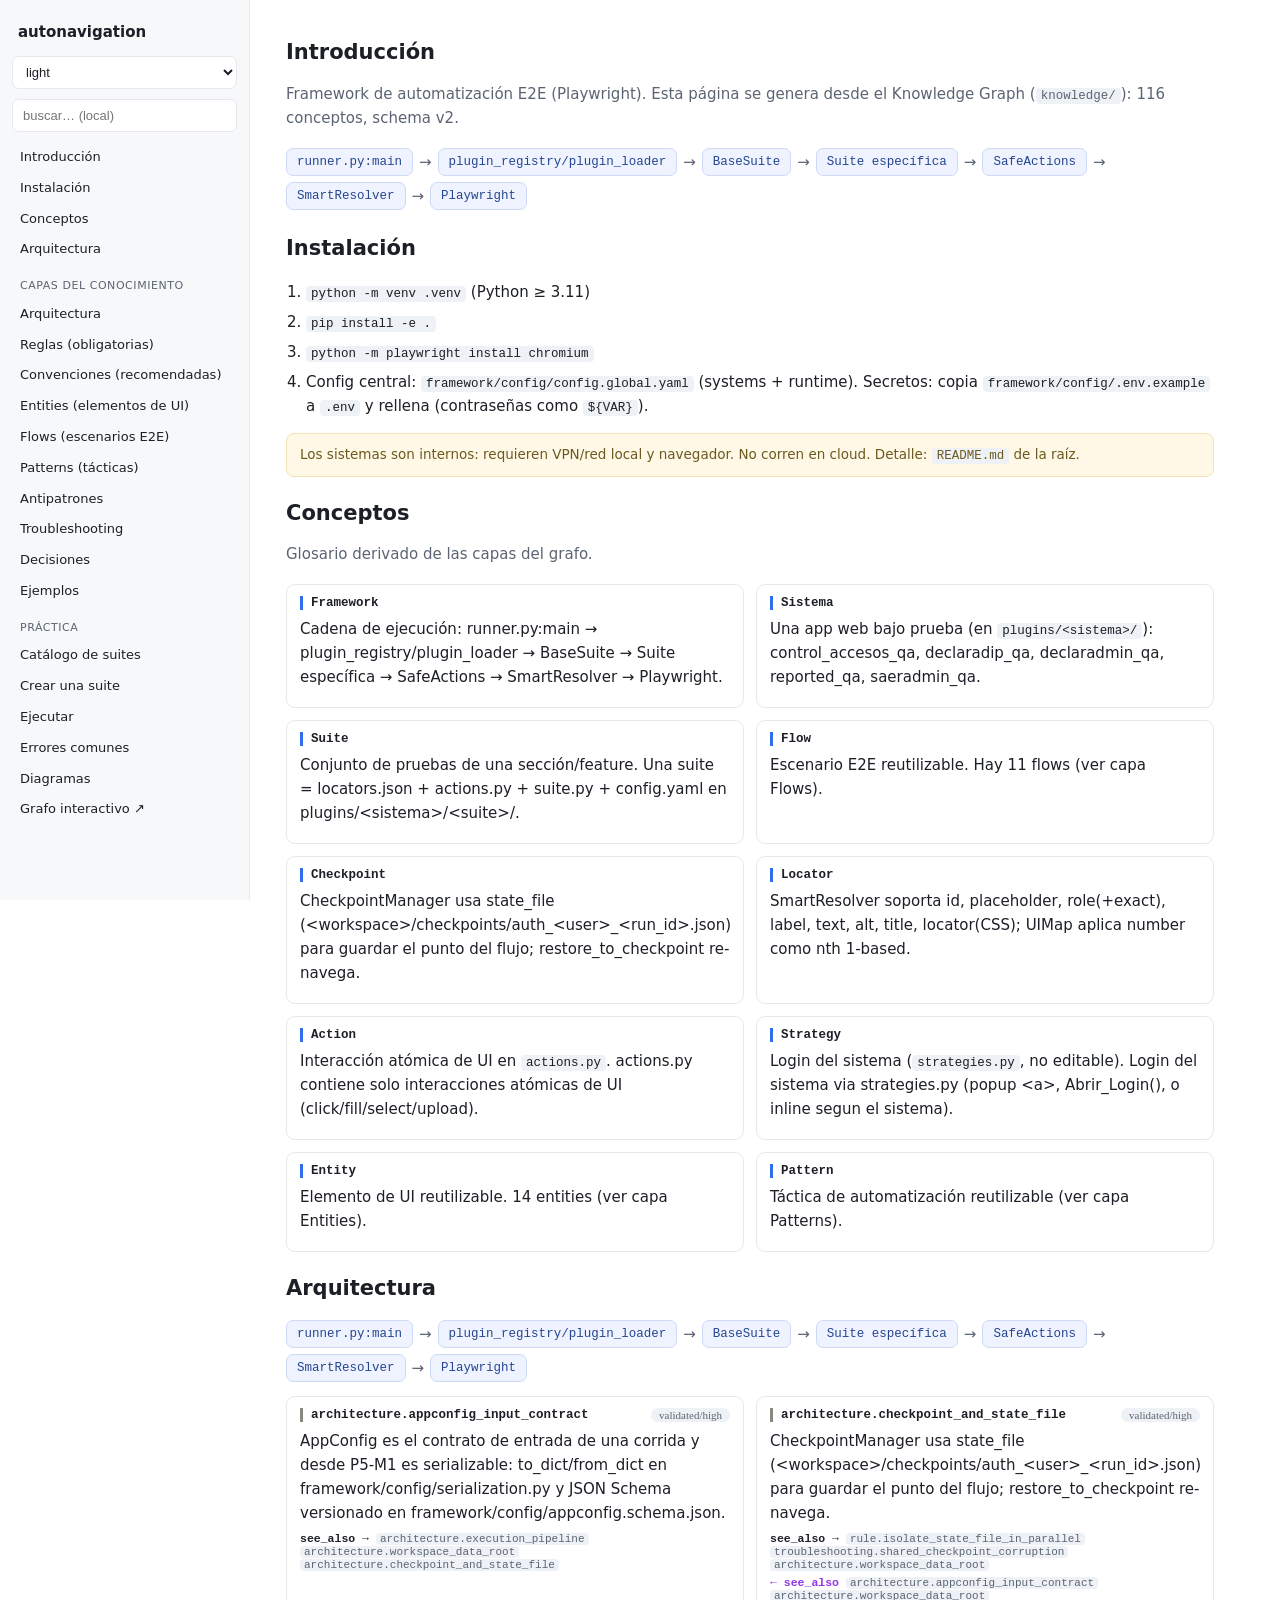
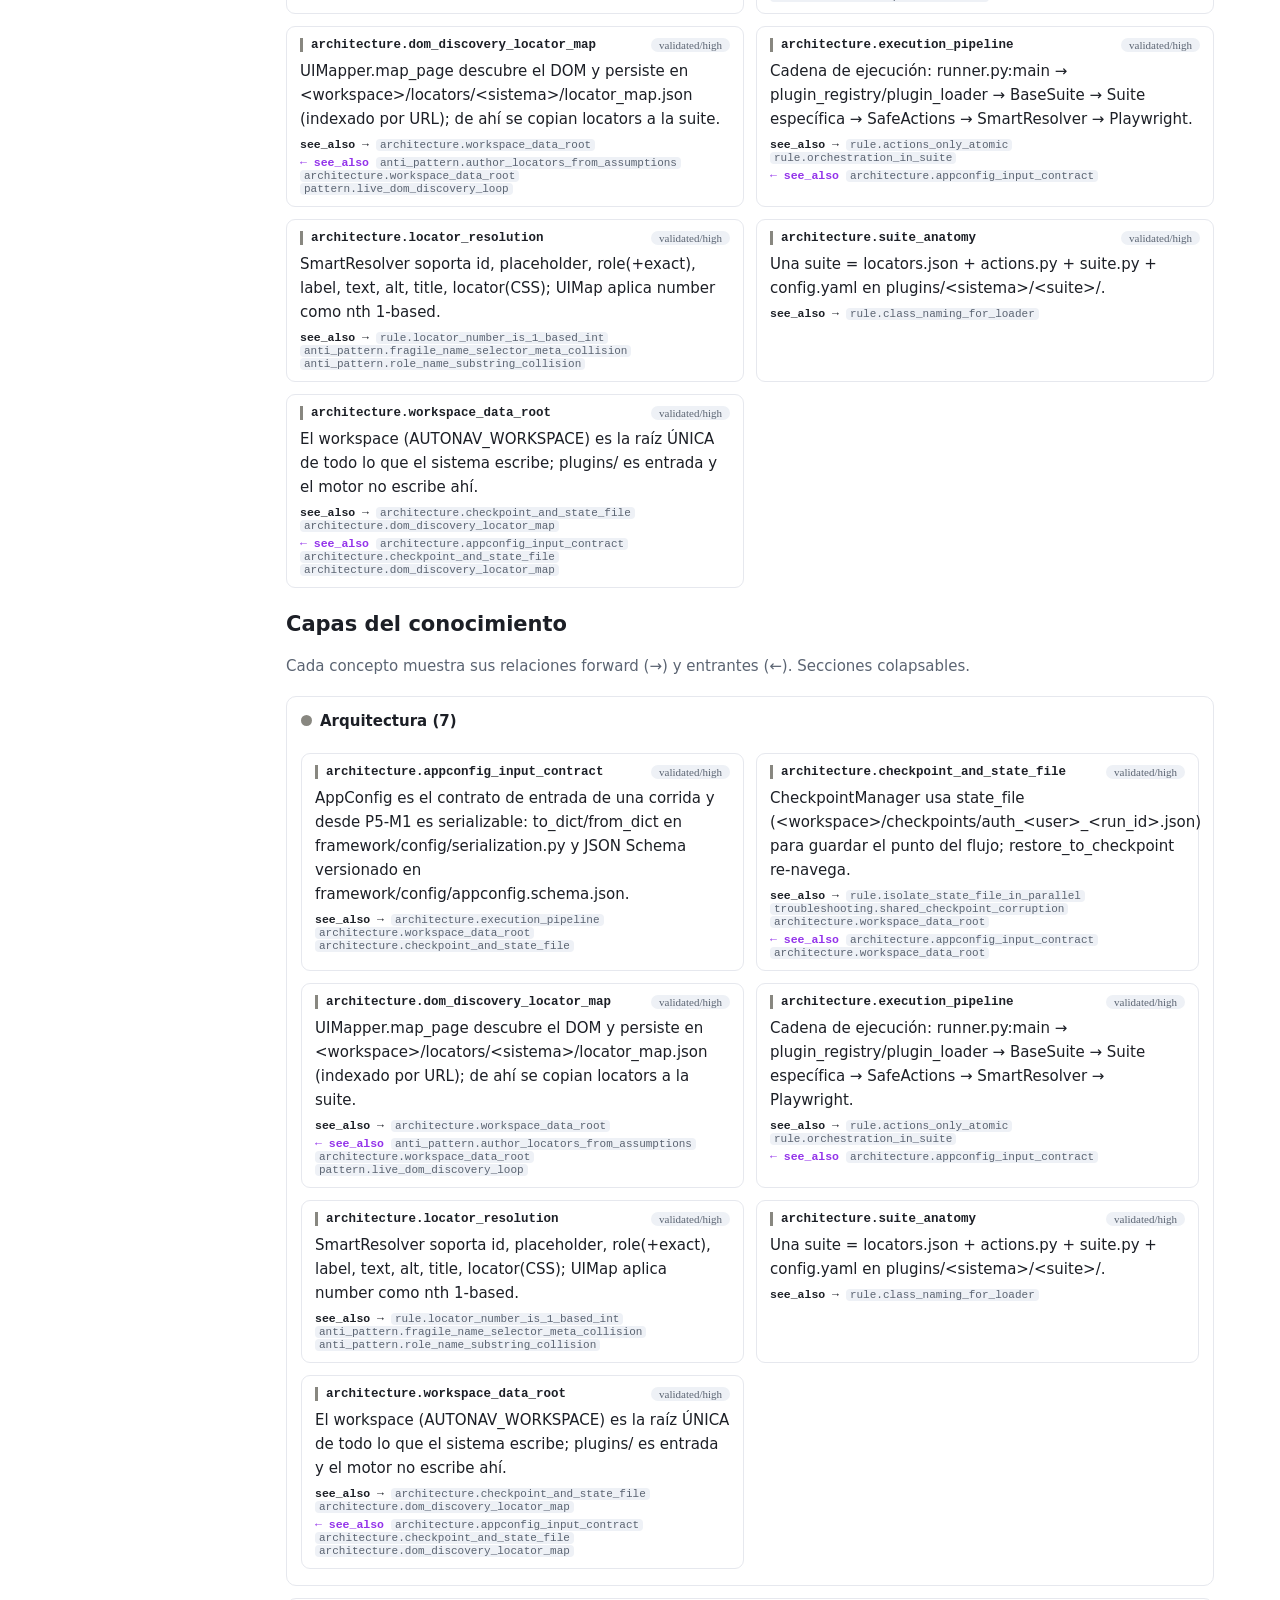
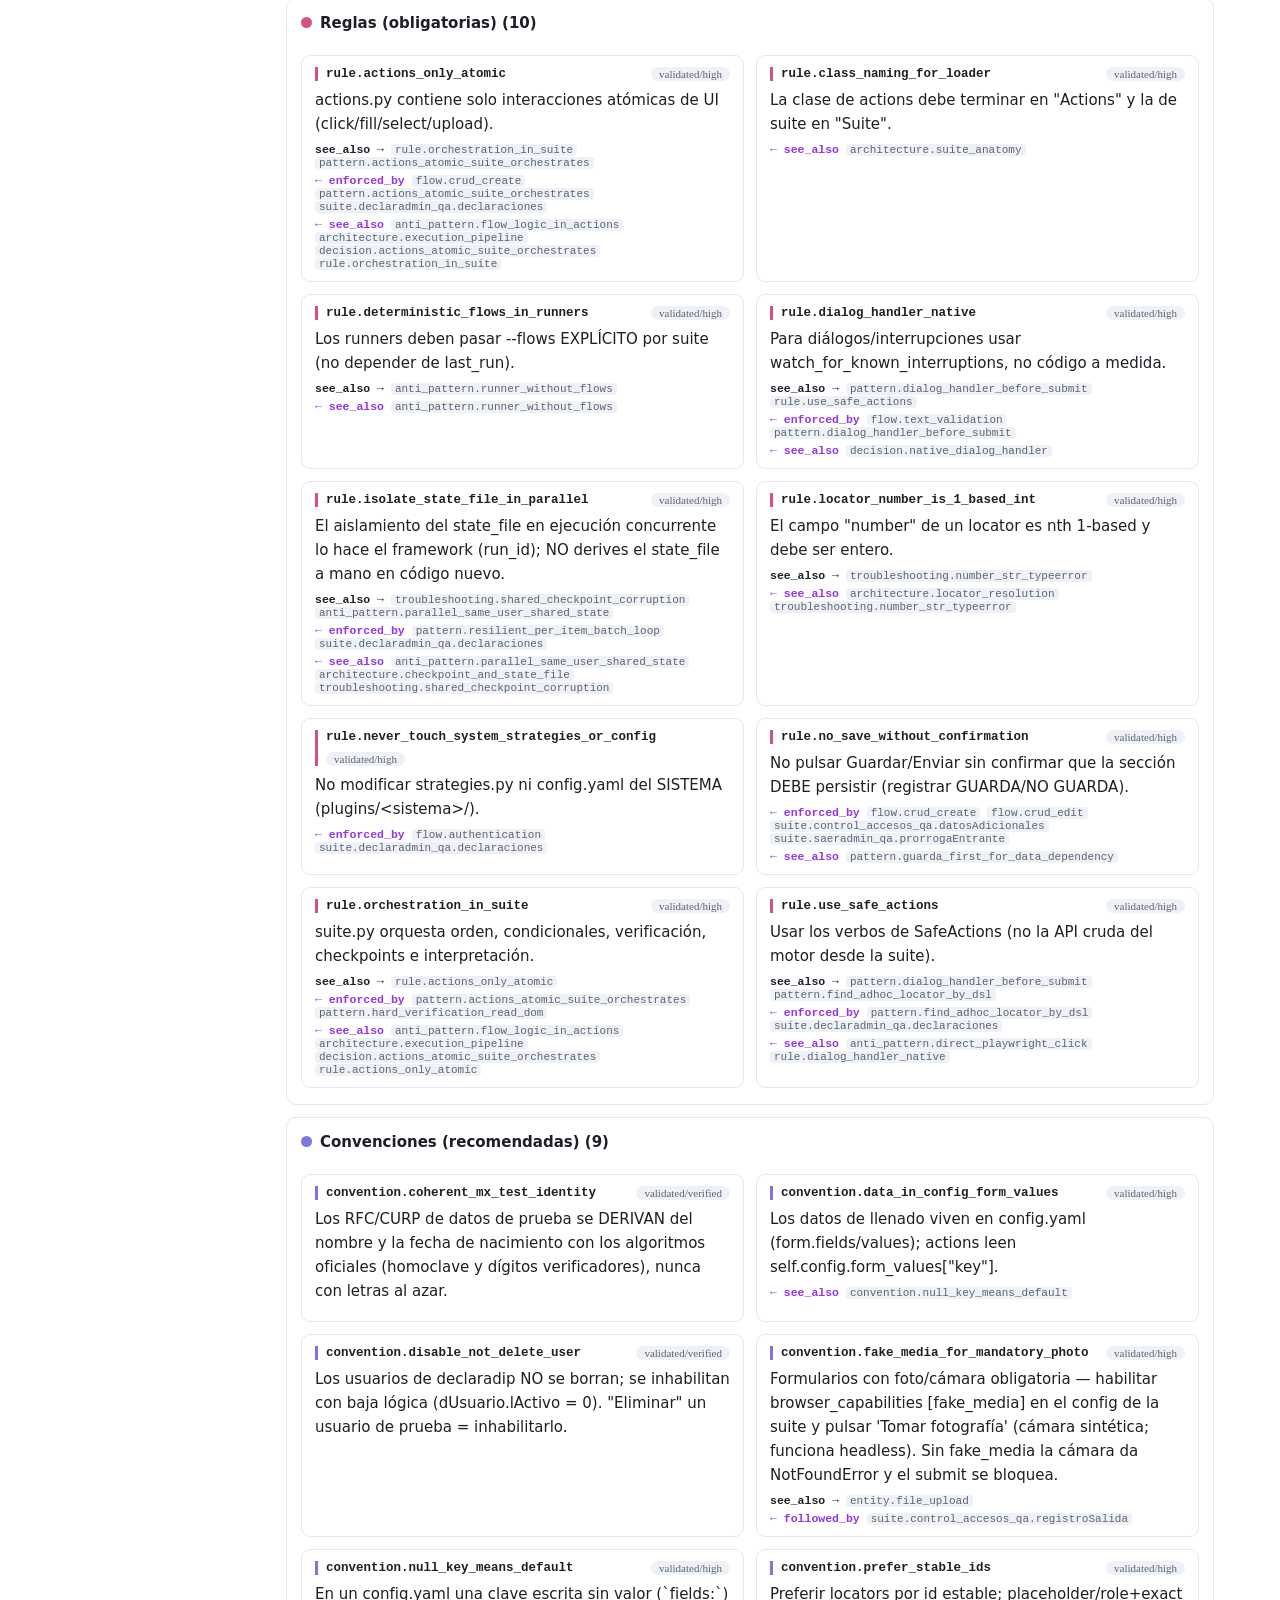
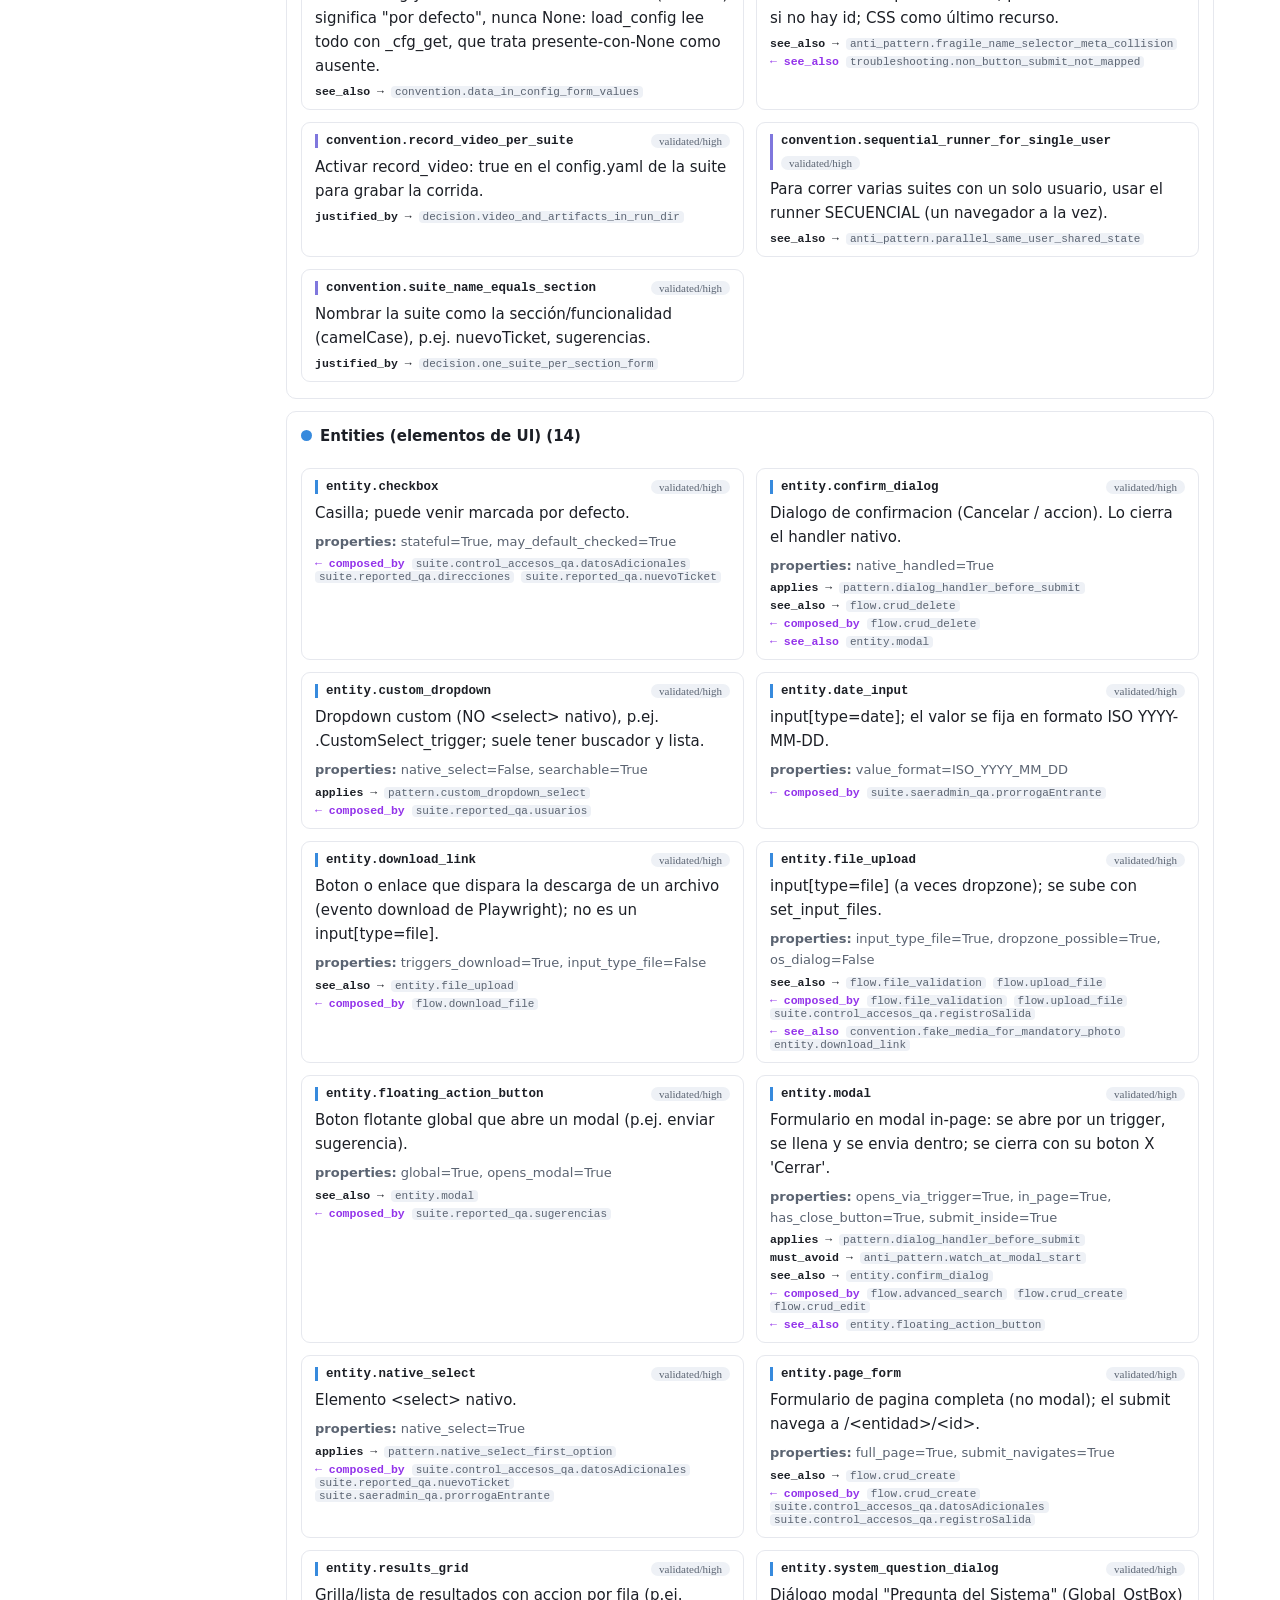
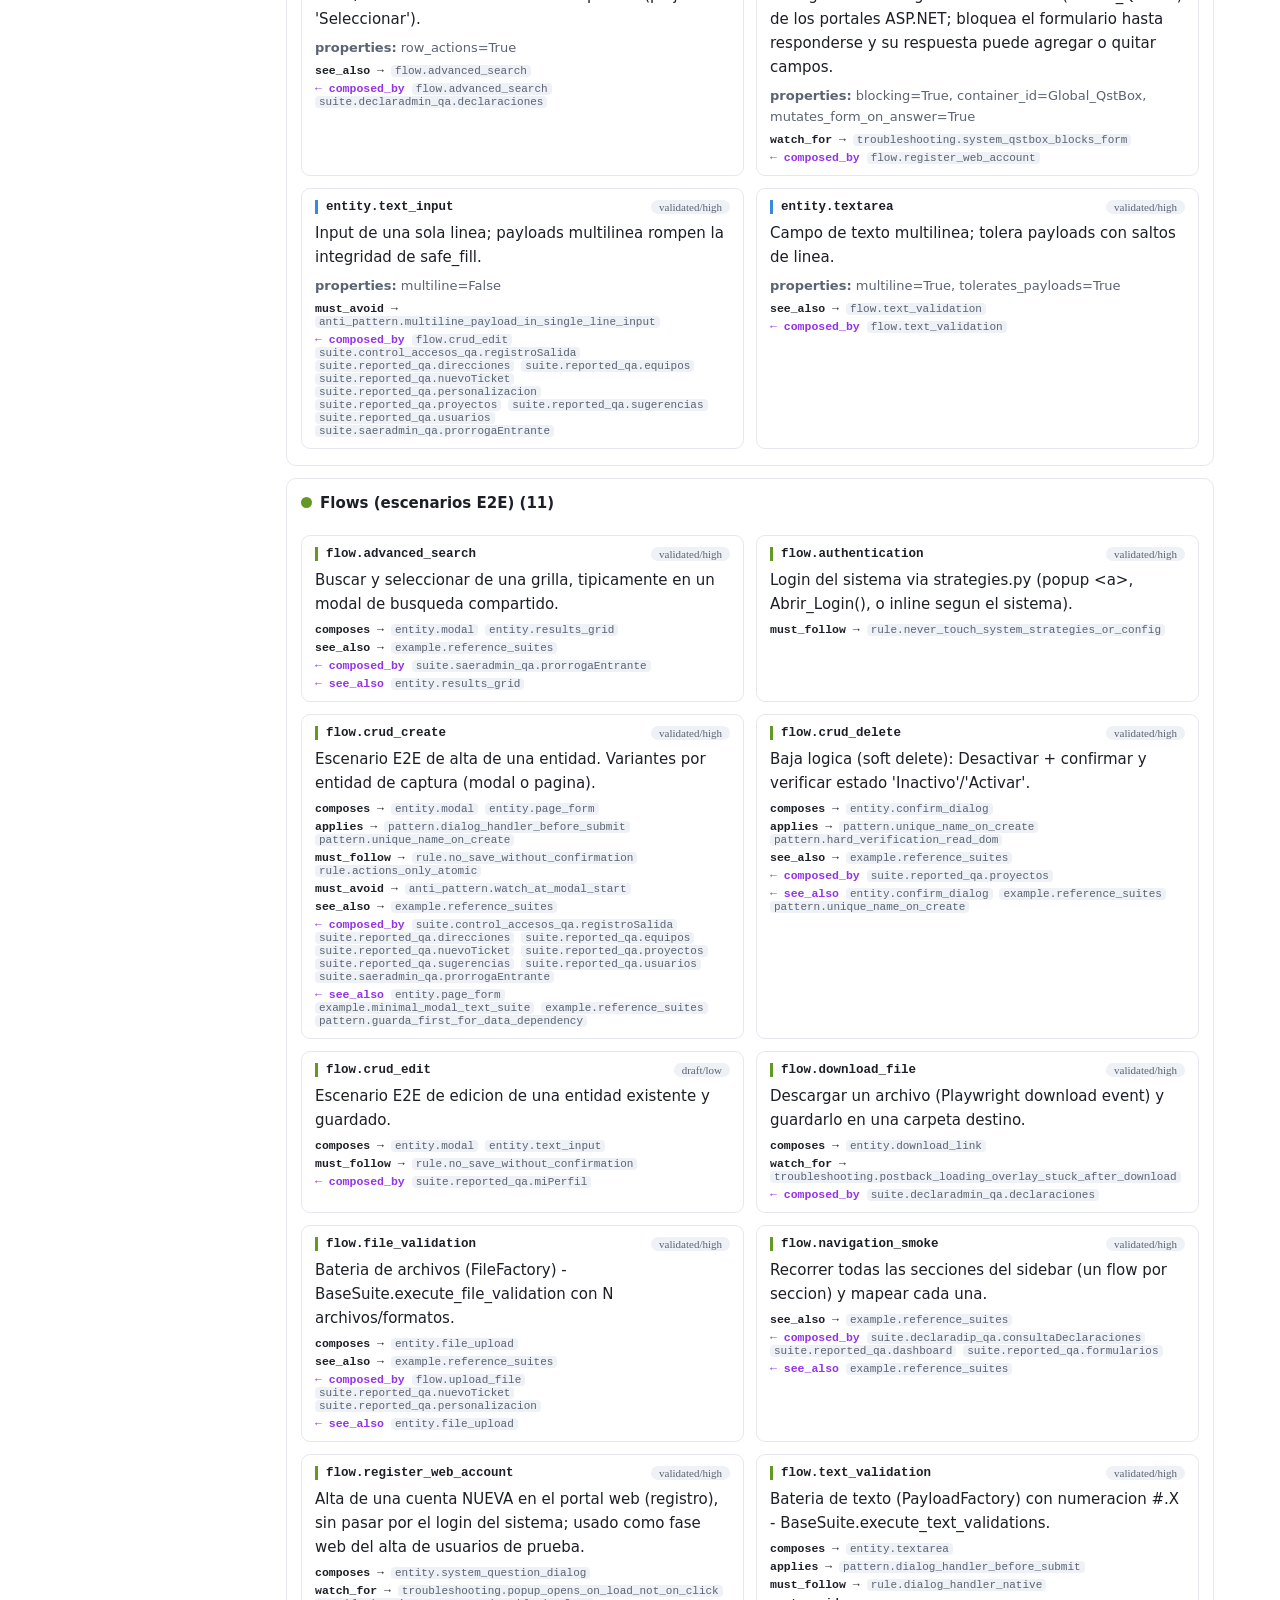
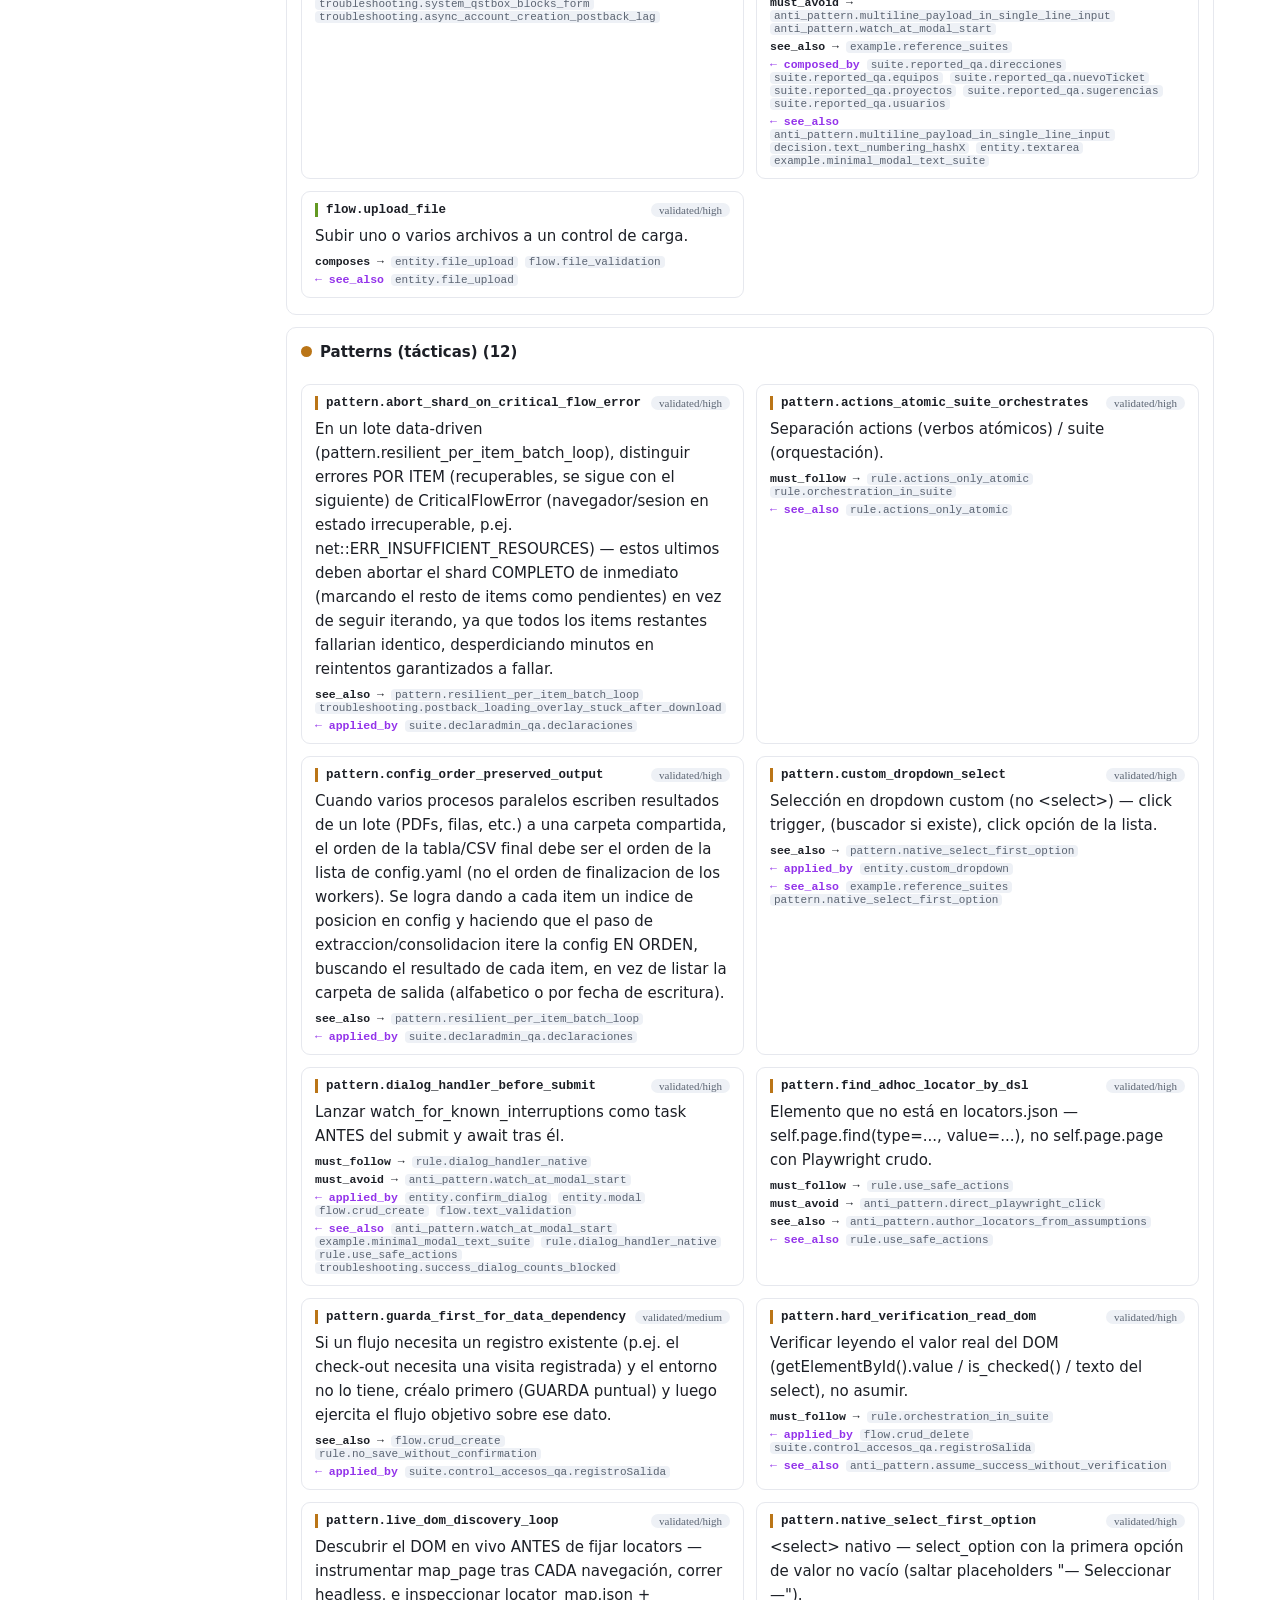
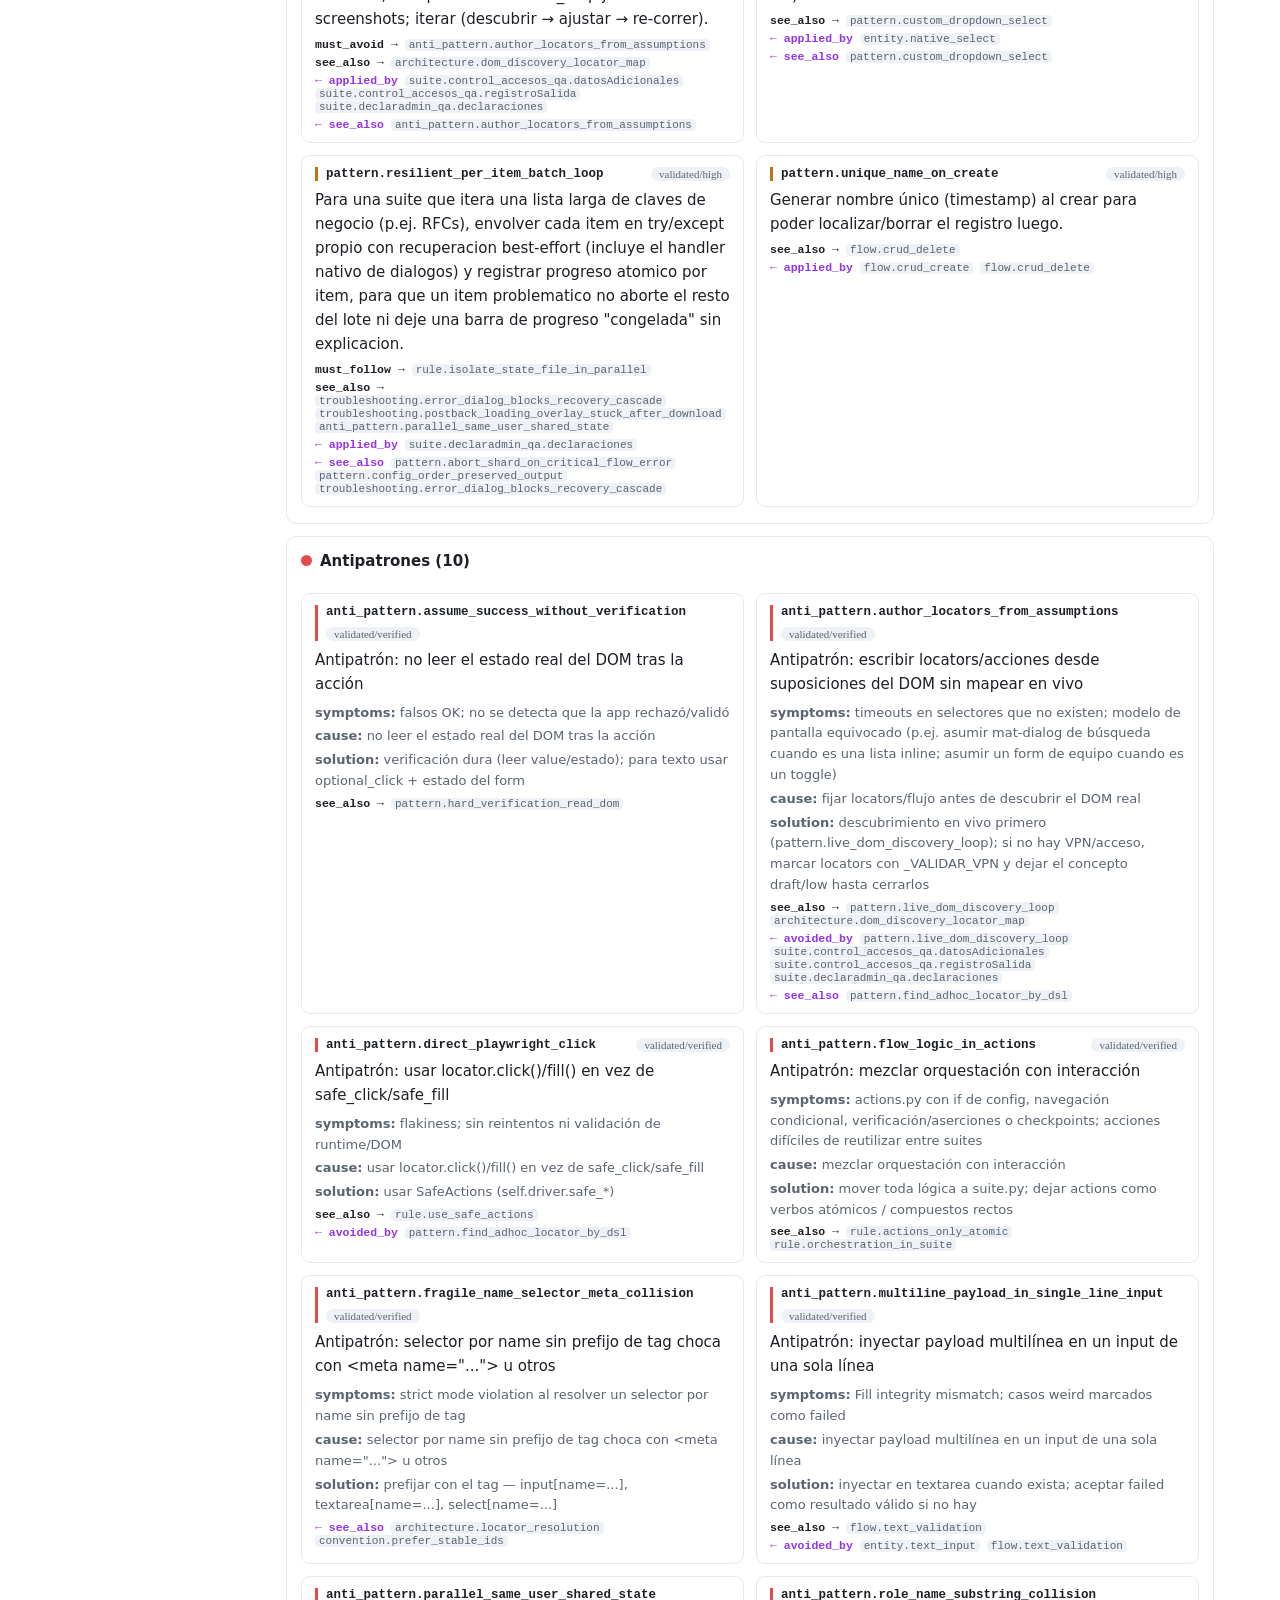
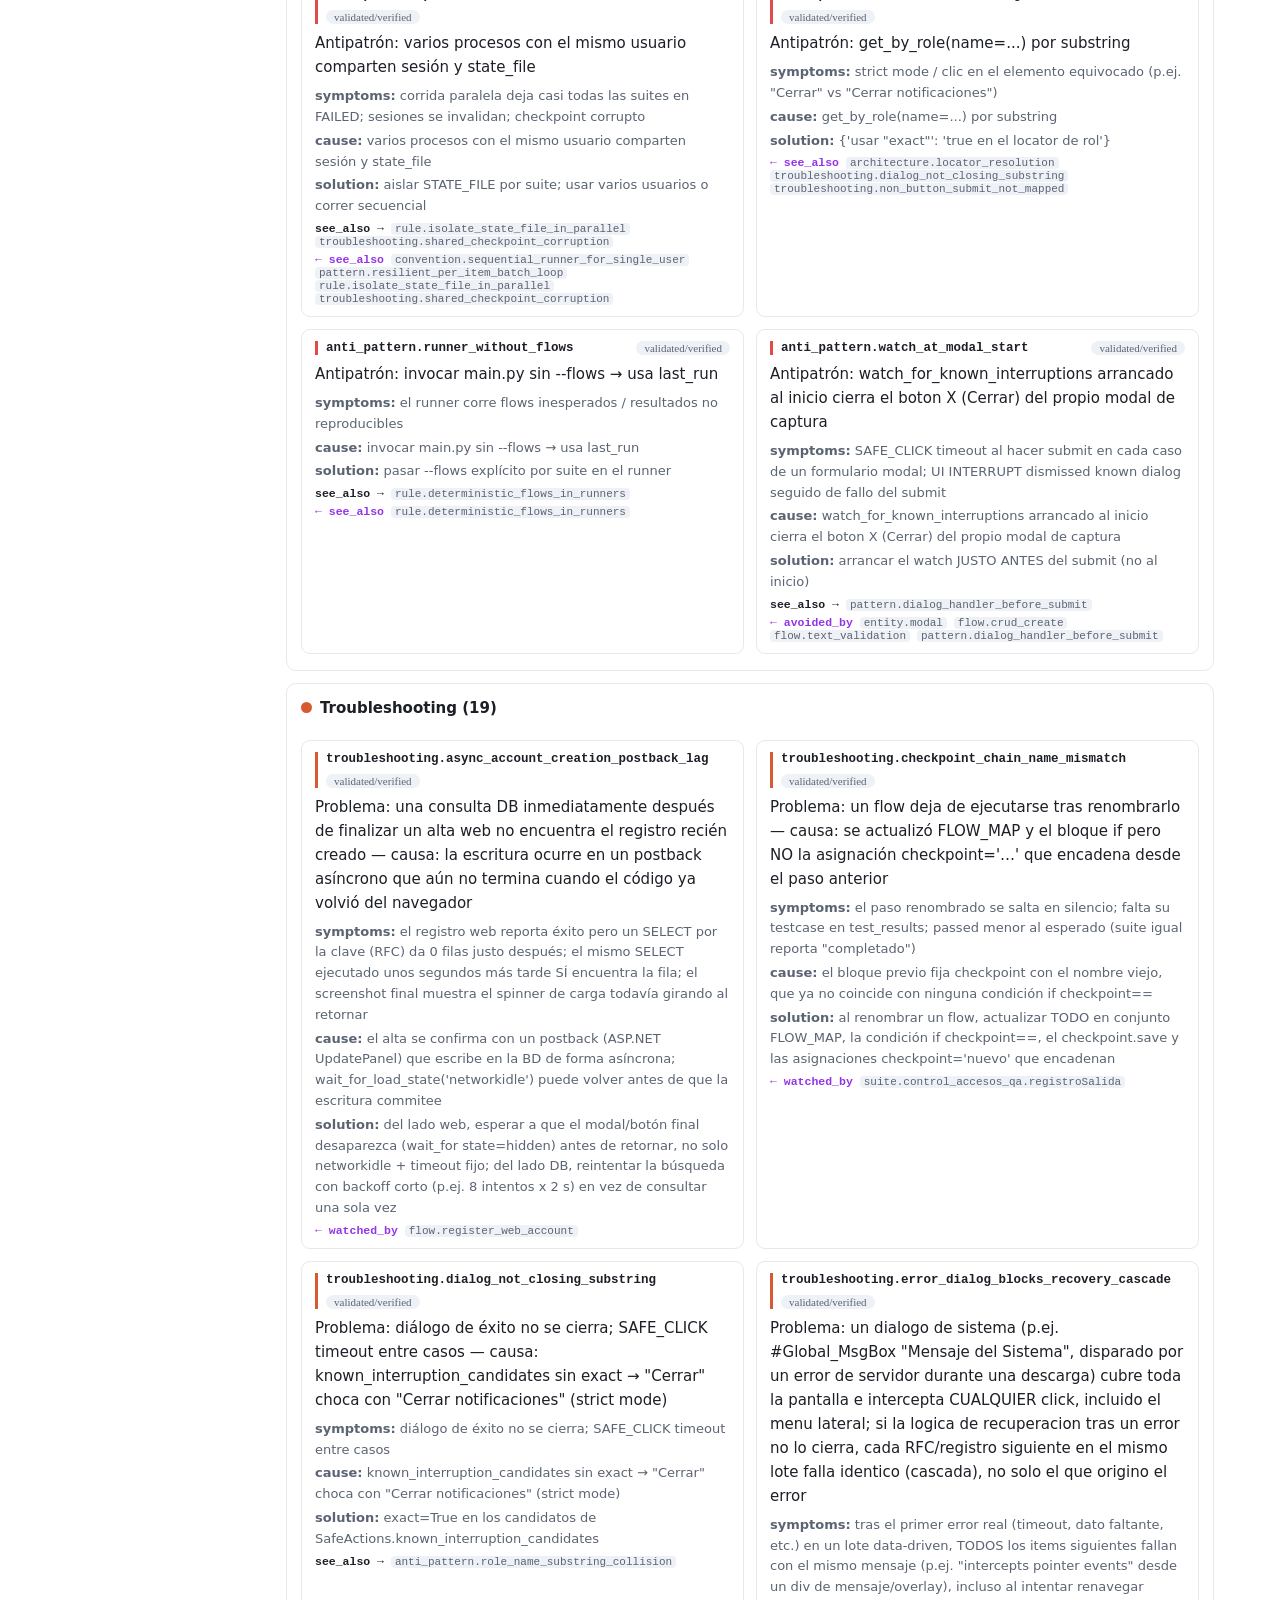
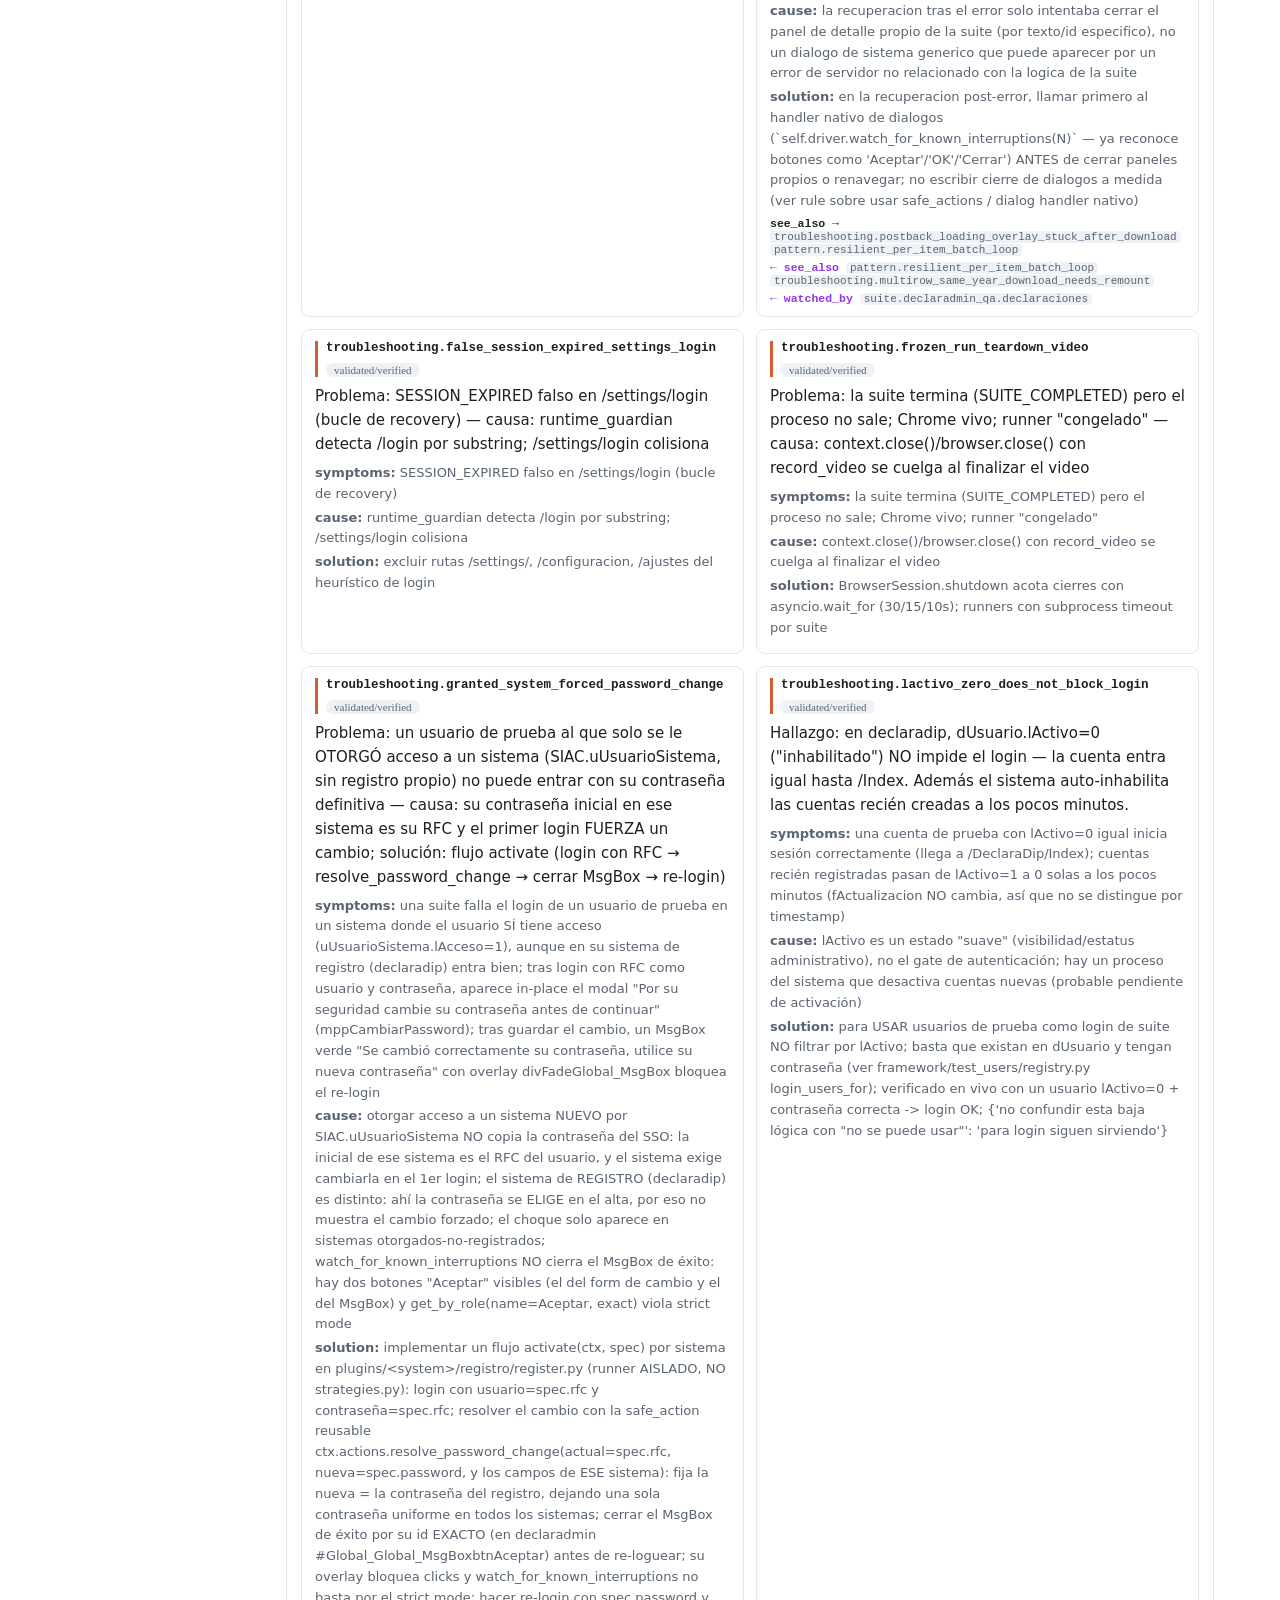
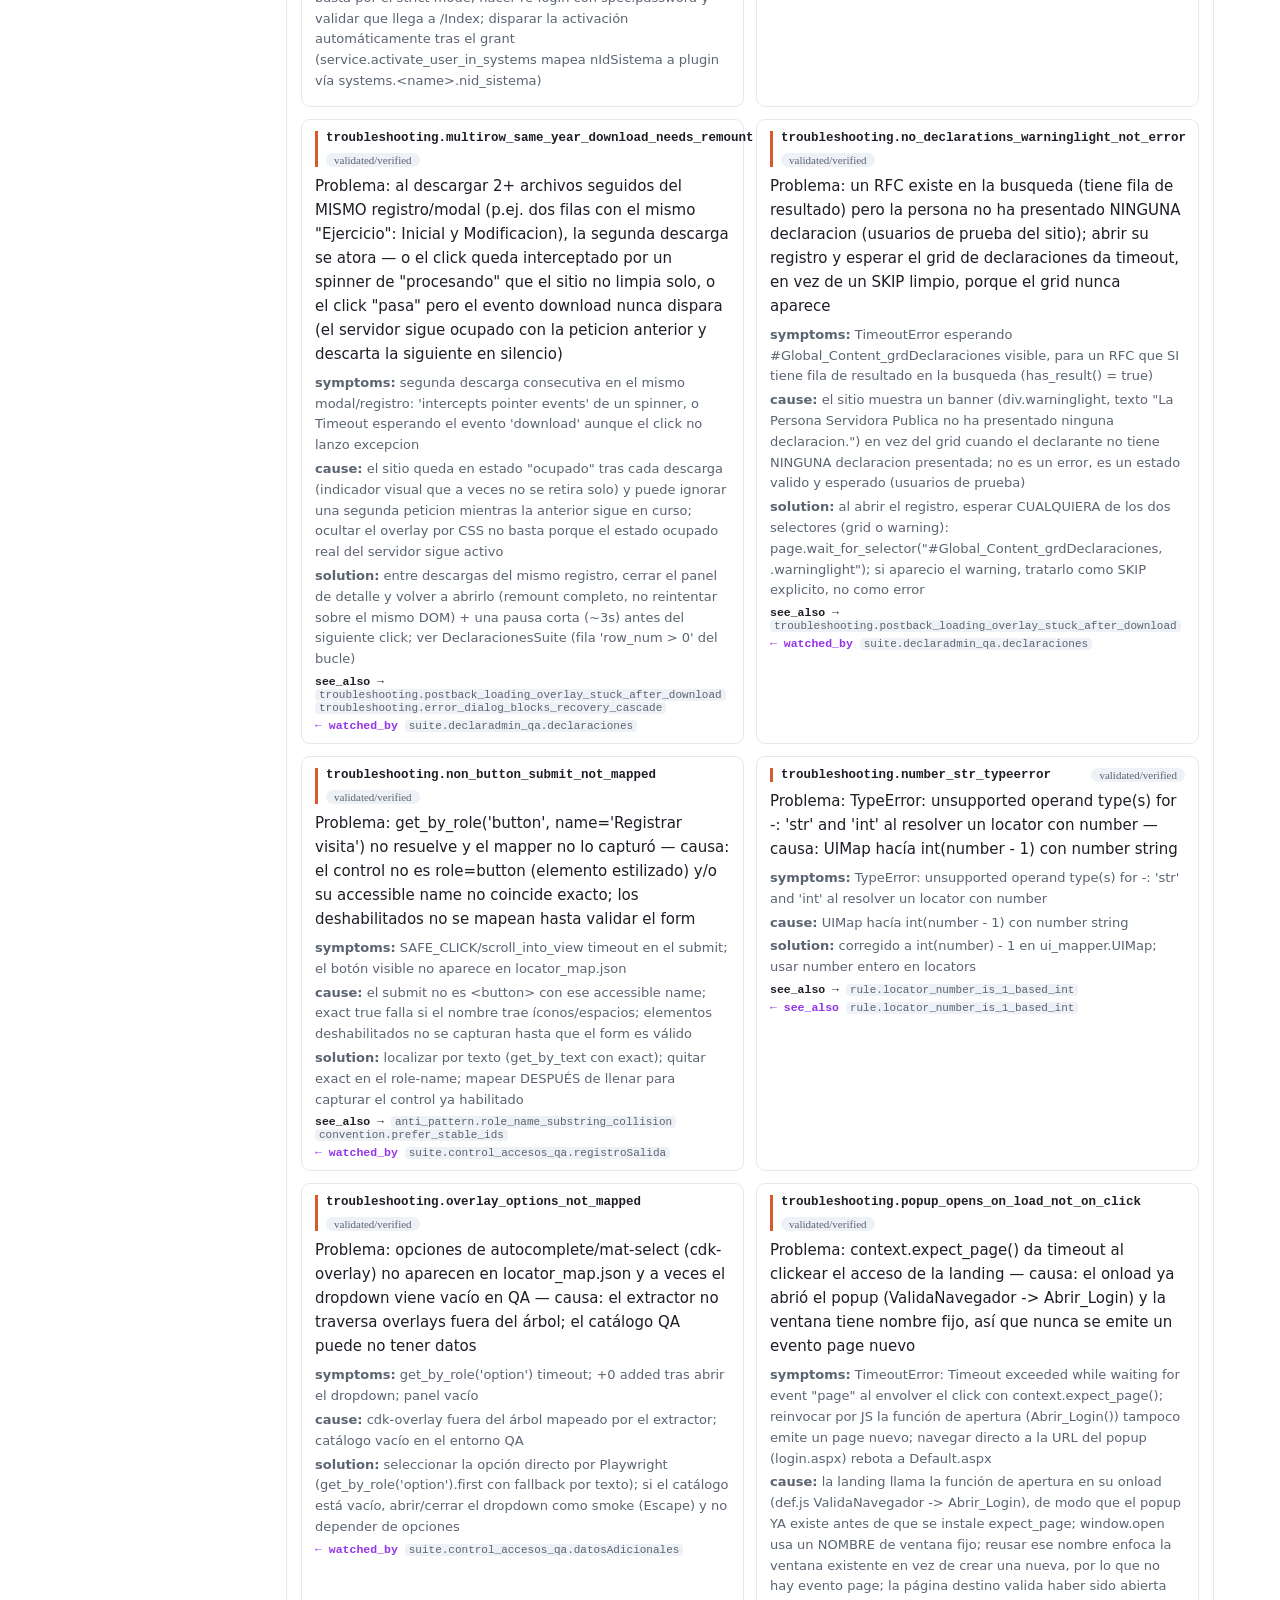
==== tutorial.html @ 1dbecc30 "publish: site (733f610) [skip ci]" ====
<!DOCTYPE html><html lang="es"><head><meta charset="utf-8"><meta name="viewport" content="width=device-width, initial-scale=1"><title>autonavigation — tutorial</title><style>
/* ---- tokens (fallback; los temas en themes.css los redefinen) ---- */
:root{--bg:#fff;--fg:#1c1f26;--mut:#5b6472;--line:#e6e8ee;--accent:#2f6fed;--side:#f7f8fa;--card:#fff;--code:#eef1f6}
:root{--t-architecture:#888780;--t-rule:#D4537E;--t-convention:#7F77DD;--t-entity:#378ADD;--t-flow:#639922;--t-pattern:#BA7517;--t-anti_pattern:#E24B4A;--t-troubleshooting:#D85A30;--t-decision:#1D9E75;--t-example:#B4B2A9;--t-suite:#534AB7}
*{box-sizing:border-box}
body{margin:0;background:var(--bg);color:var(--fg);font:15px/1.6 ui-sans-serif,system-ui,Segoe UI,Roboto,Arial,sans-serif}
a{color:var(--accent);text-decoration:none}a:hover{text-decoration:underline}
code{background:var(--code);border-radius:4px;padding:1px 5px;font:12.5px ui-monospace,Consolas,monospace}

/* ---- layout (sidebar + main) ---- */
#wrap{display:flex;min-height:100vh}
main{flex:1;min-width:0;padding:28px 36px;max-width:1000px}
section.doc{scroll-margin-top:12px}

/* ---- sidebar / nav ---- */
#side{width:250px;flex:none;background:var(--side);border-right:1px solid var(--line);position:sticky;top:0;height:100vh;overflow:auto;padding:16px 12px}
#side h1{font-size:15px;margin:4px 6px 12px}
#side input{width:100%;padding:8px 10px;border:1px solid var(--line);border-radius:7px;font-size:13px;margin-bottom:10px}
#side select{width:100%;padding:7px 9px;border:1px solid var(--line);border-radius:7px;font-size:13px;margin-bottom:10px;background:var(--card);color:var(--fg)}
#side a{display:block;color:var(--fg);font-size:13px;padding:5px 8px;border-radius:6px}
#side a:hover{background:#eceef3;text-decoration:none}
#side .grp{color:var(--mut);font-size:11px;text-transform:uppercase;letter-spacing:.05em;margin:12px 8px 4px}

/* ---- headings ---- */
h2{font-size:21px;margin:34px 0 12px;padding-top:8px;border-top:1px solid var(--line)}
h2:first-of-type{border-top:0;margin-top:0}
.lead{color:var(--mut);margin:0 0 18px}

/* ---- grid de tarjetas (concept cards) ---- */
.grid{display:grid;grid-template-columns:repeat(auto-fill,minmax(320px,1fr));gap:12px;margin:12px 0}
.card{border:1px solid var(--line);border-radius:9px;padding:11px 13px;background:var(--card)}
.cid{font:12.5px ui-monospace,Consolas,monospace;font-weight:600;border-left:3px solid var(--accent);padding-left:8px;display:flex;justify-content:space-between;gap:8px;align-items:center;flex-wrap:wrap}
.badge{font:11px ui-sans-serif;color:var(--mut);font-weight:400;background:var(--code);border-radius:9px;padding:1px 8px}
.cdesc{color:var(--fg);margin:7px 0}.kv{font-size:13px;color:var(--mut);margin:3px 0}
.rel{font:11.5px ui-monospace,Consolas,monospace;color:var(--mut);margin-top:5px}.rel b{color:var(--fg)}.rin b{color:#9333ea}
.rel code,.chips code{background:var(--code);font-size:11px;padding:0 4px}

/* ---- capas colapsables ---- */
details.layer{border:1px solid var(--line);border-radius:10px;margin:12px 0;padding:4px 14px;background:var(--card)}
summary{cursor:pointer;font-weight:600;font-size:15px;padding:8px 0;display:flex;align-items:center;gap:8px}
.dot{width:11px;height:11px;border-radius:50%;display:inline-block}

/* ---- diagrama pipeline ---- */
.pipe{display:flex;flex-wrap:wrap;align-items:center;gap:6px;margin:14px 0}
.pbox{background:#eef3ff;border:1px solid #cdd9f7;color:#274690;border-radius:7px;padding:6px 10px;font:12.5px ui-monospace,Consolas,monospace}
.parr{color:var(--mut)}

/* ---- suites / pasos / notas ---- */
.chips{margin-top:7px}.chip{display:inline-block;background:var(--code);border-radius:9px;padding:2px 8px;font-size:11px;color:var(--mut);margin:2px 4px 2px 0}
.steps{padding-left:20px}.steps li{margin:6px 0}
.note{background:#fff8e6;border:1px solid #f3e2b3;border-radius:8px;padding:10px 13px;font-size:13.5px;color:#6b5a1f;margin:12px 0}
.hidden{display:none!important}
</style><link rel="stylesheet" href="themes.css"></head><body><div id="wrap"><nav id="side"><h1>autonavigation</h1><select id="theme" title="Tema (se guarda en este navegador)"><option value="light">light</option><option value="dark">dark</option><option value="sepia">sepia</option><option value="aurora">aurora</option></select><input id="q" placeholder="buscar… (local)" autocomplete="off"><a href="#intro">Introducción</a><a href="#setup">Instalación</a><a href="#conceptos">Conceptos</a><a href="#arquitectura">Arquitectura</a><div class="grp">Capas del conocimiento</div><a href="#layer-architecture">Arquitectura</a><a href="#layer-rule">Reglas (obligatorias)</a><a href="#layer-convention">Convenciones (recomendadas)</a><a href="#layer-entity">Entities (elementos de UI)</a><a href="#layer-flow">Flows (escenarios E2E)</a><a href="#layer-pattern">Patterns (tácticas)</a><a href="#layer-anti_pattern">Antipatrones</a><a href="#layer-troubleshooting">Troubleshooting</a><a href="#layer-decision">Decisiones</a><a href="#layer-example">Ejemplos</a><div class="grp">Práctica</div><a href="#suites">Catálogo de suites</a><a href="#crear">Crear una suite</a><a href="#ejecutar">Ejecutar</a><a href="#errores">Errores comunes</a><a href="#diagramas">Diagramas</a><a href="graph.html">Grafo interactivo ↗</a></nav><main>
<!-- ===== Introducción ===== -->
<section id="intro" class="doc"><h2>Introducción</h2><p class="lead">Framework de automatización E2E (Playwright). Esta página se genera desde el Knowledge Graph (<code>knowledge/</code>): 116 conceptos, schema v2.</p><div class="pipe"><span class="pbox">runner.py:main</span><span class="parr">→</span><span class="pbox">plugin_registry/plugin_loader</span><span class="parr">→</span><span class="pbox">BaseSuite</span><span class="parr">→</span><span class="pbox">Suite específica</span><span class="parr">→</span><span class="pbox">SafeActions</span><span class="parr">→</span><span class="pbox">SmartResolver</span><span class="parr">→</span><span class="pbox">Playwright</span></div></section>
<!-- ===== Instalación ===== -->
<section id="setup" class="doc"><h2>Instalación</h2><ol class="steps"><li><code>python -m venv .venv</code> (Python ≥ 3.11)</li><li><code>pip install -e .</code></li><li><code>python -m playwright install chromium</code></li><li>Config central: <code>framework/config/config.global.yaml</code> (systems + runtime). Secretos: copia <code>framework/config/.env.example</code> a <code>.env</code> y rellena (contraseñas como <code>${VAR}</code>).</li></ol><div class="note">Los sistemas son internos: requieren VPN/red local y navegador. No corren en cloud. Detalle: <code>README.md</code> de la raíz.</div></section>
<!-- ===== Conceptos ===== -->
<section id="conceptos" class="doc"><h2>Conceptos</h2><p class="lead">Glosario derivado de las capas del grafo.</p><div class="grid"><div class="card searchable" data-text="framework cadena de ejecución: runner.py:main → plugin_registry/plugin_loader → basesuite → suite específica → safeactions → smartresolver → playwright."><div class="cid">Framework</div><div class="cdesc">Cadena de ejecución: runner.py:main → plugin_registry/plugin_loader → BaseSuite → Suite específica → SafeActions → SmartResolver → Playwright.</div></div><div class="card searchable" data-text="sistema una app web bajo prueba (en &lt;code&gt;plugins/&amp;lt;sistema&amp;gt;/&lt;/code&gt;): control_accesos_qa, declaradip_qa, declaradmin_qa, reported_qa, saeradmin_qa."><div class="cid">Sistema</div><div class="cdesc">Una app web bajo prueba (en <code>plugins/&lt;sistema&gt;/</code>): control_accesos_qa, declaradip_qa, declaradmin_qa, reported_qa, saeradmin_qa.</div></div><div class="card searchable" data-text="suite conjunto de pruebas de una sección/feature. una suite = locators.json + actions.py + suite.py + config.yaml en plugins/&amp;lt;sistema&amp;gt;/&amp;lt;suite&amp;gt;/."><div class="cid">Suite</div><div class="cdesc">Conjunto de pruebas de una sección/feature. Una suite = locators.json + actions.py + suite.py + config.yaml en plugins/&lt;sistema&gt;/&lt;suite&gt;/.</div></div><div class="card searchable" data-text="flow escenario e2e reutilizable. hay 11 flows (ver capa flows)."><div class="cid">Flow</div><div class="cdesc">Escenario E2E reutilizable. Hay 11 flows (ver capa Flows).</div></div><div class="card searchable" data-text="checkpoint checkpointmanager usa state_file (&amp;lt;workspace&amp;gt;/checkpoints/auth_&amp;lt;user&amp;gt;_&amp;lt;run_id&amp;gt;.json) para guardar el punto del flujo; restore_to_checkpoint re-navega."><div class="cid">Checkpoint</div><div class="cdesc">CheckpointManager usa state_file (&lt;workspace&gt;/checkpoints/auth_&lt;user&gt;_&lt;run_id&gt;.json) para guardar el punto del flujo; restore_to_checkpoint re-navega.</div></div><div class="card searchable" data-text="locator smartresolver soporta id, placeholder, role(+exact), label, text, alt, title, locator(css); uimap aplica number como nth 1-based."><div class="cid">Locator</div><div class="cdesc">SmartResolver soporta id, placeholder, role(+exact), label, text, alt, title, locator(CSS); UIMap aplica number como nth 1-based.</div></div><div class="card searchable" data-text="action interacción atómica de ui en &lt;code&gt;actions.py&lt;/code&gt;. actions.py contiene solo interacciones atómicas de ui (click/fill/select/upload)."><div class="cid">Action</div><div class="cdesc">Interacción atómica de UI en <code>actions.py</code>. actions.py contiene solo interacciones atómicas de UI (click/fill/select/upload).</div></div><div class="card searchable" data-text="strategy login del sistema (&lt;code&gt;strategies.py&lt;/code&gt;, no editable). login del sistema via strategies.py (popup &amp;lt;a&amp;gt;, abrir_login(), o inline segun el sistema)."><div class="cid">Strategy</div><div class="cdesc">Login del sistema (<code>strategies.py</code>, no editable). Login del sistema via strategies.py (popup &lt;a&gt;, Abrir_Login(), o inline segun el sistema).</div></div><div class="card searchable" data-text="entity elemento de ui reutilizable. 14 entities (ver capa entities)."><div class="cid">Entity</div><div class="cdesc">Elemento de UI reutilizable. 14 entities (ver capa Entities).</div></div><div class="card searchable" data-text="pattern táctica de automatización reutilizable (ver capa patterns)."><div class="cid">Pattern</div><div class="cdesc">Táctica de automatización reutilizable (ver capa Patterns).</div></div></div></section>
<!-- ===== Arquitectura ===== -->
<section id="arquitectura" class="doc"><h2>Arquitectura</h2><div class="pipe"><span class="pbox">runner.py:main</span><span class="parr">→</span><span class="pbox">plugin_registry/plugin_loader</span><span class="parr">→</span><span class="pbox">BaseSuite</span><span class="parr">→</span><span class="pbox">Suite específica</span><span class="parr">→</span><span class="pbox">SafeActions</span><span class="parr">→</span><span class="pbox">SmartResolver</span><span class="parr">→</span><span class="pbox">Playwright</span></div><div class="grid"><div class="card searchable" data-text="architecture.appconfig_input_contract appconfig es el contrato de entrada de una corrida y desde p5-m1 es serializable: to_dict/from_dict en framework/config/serialization.py y json schema versionado en framework/config/appconfig.schema.json. " id="architecture.appconfig_input_contract"><div class="cid" style="border-color:var(--t-architecture,#888780)">architecture.appconfig_input_contract<span class="badge">validated/high</span></div><div class="cdesc">AppConfig es el contrato de entrada de una corrida y desde P5-M1 es serializable: to_dict/from_dict en framework/config/serialization.py y JSON Schema versionado en framework/config/appconfig.schema.json.</div><div class="rel"><b>see_also →</b> <code>architecture.execution_pipeline</code> <code>architecture.workspace_data_root</code> <code>architecture.checkpoint_and_state_file</code></div></div>
<div class="card searchable" data-text="architecture.checkpoint_and_state_file checkpointmanager usa state_file (&lt;workspace&gt;/checkpoints/auth_&lt;user&gt;_&lt;run_id&gt;.json) para guardar el punto del flujo; restore_to_checkpoint re-navega. " id="architecture.checkpoint_and_state_file"><div class="cid" style="border-color:var(--t-architecture,#888780)">architecture.checkpoint_and_state_file<span class="badge">validated/high</span></div><div class="cdesc">CheckpointManager usa state_file (&lt;workspace&gt;/checkpoints/auth_&lt;user&gt;_&lt;run_id&gt;.json) para guardar el punto del flujo; restore_to_checkpoint re-navega.</div><div class="rel"><b>see_also →</b> <code>rule.isolate_state_file_in_parallel</code> <code>troubleshooting.shared_checkpoint_corruption</code> <code>architecture.workspace_data_root</code></div><div class="rel rin"><b>← see_also</b> <code>architecture.appconfig_input_contract</code> <code>architecture.workspace_data_root</code></div></div>
<div class="card searchable" data-text="architecture.dom_discovery_locator_map uimapper.map_page descubre el dom y persiste en &lt;workspace&gt;/locators/&lt;sistema&gt;/locator_map.json (indexado por url); de ahí se copian locators a la suite. " id="architecture.dom_discovery_locator_map"><div class="cid" style="border-color:var(--t-architecture,#888780)">architecture.dom_discovery_locator_map<span class="badge">validated/high</span></div><div class="cdesc">UIMapper.map_page descubre el DOM y persiste en &lt;workspace&gt;/locators/&lt;sistema&gt;/locator_map.json (indexado por URL); de ahí se copian locators a la suite.</div><div class="rel"><b>see_also →</b> <code>architecture.workspace_data_root</code></div><div class="rel rin"><b>← see_also</b> <code>anti_pattern.author_locators_from_assumptions</code> <code>architecture.workspace_data_root</code> <code>pattern.live_dom_discovery_loop</code></div></div>
<div class="card searchable" data-text="architecture.execution_pipeline cadena de ejecución: runner.py:main → plugin_registry/plugin_loader → basesuite → suite específica → safeactions → smartresolver → playwright. " id="architecture.execution_pipeline"><div class="cid" style="border-color:var(--t-architecture,#888780)">architecture.execution_pipeline<span class="badge">validated/high</span></div><div class="cdesc">Cadena de ejecución: runner.py:main → plugin_registry/plugin_loader → BaseSuite → Suite específica → SafeActions → SmartResolver → Playwright.</div><div class="rel"><b>see_also →</b> <code>rule.actions_only_atomic</code> <code>rule.orchestration_in_suite</code></div><div class="rel rin"><b>← see_also</b> <code>architecture.appconfig_input_contract</code></div></div>
<div class="card searchable" data-text="architecture.locator_resolution smartresolver soporta id, placeholder, role(+exact), label, text, alt, title, locator(css); uimap aplica number como nth 1-based. " id="architecture.locator_resolution"><div class="cid" style="border-color:var(--t-architecture,#888780)">architecture.locator_resolution<span class="badge">validated/high</span></div><div class="cdesc">SmartResolver soporta id, placeholder, role(+exact), label, text, alt, title, locator(CSS); UIMap aplica number como nth 1-based.</div><div class="rel"><b>see_also →</b> <code>rule.locator_number_is_1_based_int</code> <code>anti_pattern.fragile_name_selector_meta_collision</code> <code>anti_pattern.role_name_substring_collision</code></div></div>
<div class="card searchable" data-text="architecture.suite_anatomy una suite = locators.json + actions.py + suite.py + config.yaml en plugins/&lt;sistema&gt;/&lt;suite&gt;/. " id="architecture.suite_anatomy"><div class="cid" style="border-color:var(--t-architecture,#888780)">architecture.suite_anatomy<span class="badge">validated/high</span></div><div class="cdesc">Una suite = locators.json + actions.py + suite.py + config.yaml en plugins/&lt;sistema&gt;/&lt;suite&gt;/.</div><div class="rel"><b>see_also →</b> <code>rule.class_naming_for_loader</code></div></div>
<div class="card searchable" data-text="architecture.workspace_data_root el workspace (autonav_workspace) es la raíz única de todo lo que el sistema escribe; plugins/ es entrada y el motor no escribe ahí. " id="architecture.workspace_data_root"><div class="cid" style="border-color:var(--t-architecture,#888780)">architecture.workspace_data_root<span class="badge">validated/high</span></div><div class="cdesc">El workspace (AUTONAV_WORKSPACE) es la raíz ÚNICA de todo lo que el sistema escribe; plugins/ es entrada y el motor no escribe ahí.</div><div class="rel"><b>see_also →</b> <code>architecture.checkpoint_and_state_file</code> <code>architecture.dom_discovery_locator_map</code></div><div class="rel rin"><b>← see_also</b> <code>architecture.appconfig_input_contract</code> <code>architecture.checkpoint_and_state_file</code> <code>architecture.dom_discovery_locator_map</code></div></div></div></section>
<!-- ===== Capas del conocimiento ===== -->
<section id="capas" class="doc"><h2>Capas del conocimiento</h2><p class="lead">Cada concepto muestra sus relaciones forward (→) y entrantes (←). Secciones colapsables.</p><details class="layer" id="layer-architecture" open><summary><span class="dot" style="background:var(--t-architecture,#888780)"></span>Arquitectura (7)</summary><div class="grid"><div class="card searchable" data-text="architecture.appconfig_input_contract appconfig es el contrato de entrada de una corrida y desde p5-m1 es serializable: to_dict/from_dict en framework/config/serialization.py y json schema versionado en framework/config/appconfig.schema.json. " id="architecture.appconfig_input_contract"><div class="cid" style="border-color:var(--t-architecture,#888780)">architecture.appconfig_input_contract<span class="badge">validated/high</span></div><div class="cdesc">AppConfig es el contrato de entrada de una corrida y desde P5-M1 es serializable: to_dict/from_dict en framework/config/serialization.py y JSON Schema versionado en framework/config/appconfig.schema.json.</div><div class="rel"><b>see_also →</b> <code>architecture.execution_pipeline</code> <code>architecture.workspace_data_root</code> <code>architecture.checkpoint_and_state_file</code></div></div>
<div class="card searchable" data-text="architecture.checkpoint_and_state_file checkpointmanager usa state_file (&lt;workspace&gt;/checkpoints/auth_&lt;user&gt;_&lt;run_id&gt;.json) para guardar el punto del flujo; restore_to_checkpoint re-navega. " id="architecture.checkpoint_and_state_file"><div class="cid" style="border-color:var(--t-architecture,#888780)">architecture.checkpoint_and_state_file<span class="badge">validated/high</span></div><div class="cdesc">CheckpointManager usa state_file (&lt;workspace&gt;/checkpoints/auth_&lt;user&gt;_&lt;run_id&gt;.json) para guardar el punto del flujo; restore_to_checkpoint re-navega.</div><div class="rel"><b>see_also →</b> <code>rule.isolate_state_file_in_parallel</code> <code>troubleshooting.shared_checkpoint_corruption</code> <code>architecture.workspace_data_root</code></div><div class="rel rin"><b>← see_also</b> <code>architecture.appconfig_input_contract</code> <code>architecture.workspace_data_root</code></div></div>
<div class="card searchable" data-text="architecture.dom_discovery_locator_map uimapper.map_page descubre el dom y persiste en &lt;workspace&gt;/locators/&lt;sistema&gt;/locator_map.json (indexado por url); de ahí se copian locators a la suite. " id="architecture.dom_discovery_locator_map"><div class="cid" style="border-color:var(--t-architecture,#888780)">architecture.dom_discovery_locator_map<span class="badge">validated/high</span></div><div class="cdesc">UIMapper.map_page descubre el DOM y persiste en &lt;workspace&gt;/locators/&lt;sistema&gt;/locator_map.json (indexado por URL); de ahí se copian locators a la suite.</div><div class="rel"><b>see_also →</b> <code>architecture.workspace_data_root</code></div><div class="rel rin"><b>← see_also</b> <code>anti_pattern.author_locators_from_assumptions</code> <code>architecture.workspace_data_root</code> <code>pattern.live_dom_discovery_loop</code></div></div>
<div class="card searchable" data-text="architecture.execution_pipeline cadena de ejecución: runner.py:main → plugin_registry/plugin_loader → basesuite → suite específica → safeactions → smartresolver → playwright. " id="architecture.execution_pipeline"><div class="cid" style="border-color:var(--t-architecture,#888780)">architecture.execution_pipeline<span class="badge">validated/high</span></div><div class="cdesc">Cadena de ejecución: runner.py:main → plugin_registry/plugin_loader → BaseSuite → Suite específica → SafeActions → SmartResolver → Playwright.</div><div class="rel"><b>see_also →</b> <code>rule.actions_only_atomic</code> <code>rule.orchestration_in_suite</code></div><div class="rel rin"><b>← see_also</b> <code>architecture.appconfig_input_contract</code></div></div>
<div class="card searchable" data-text="architecture.locator_resolution smartresolver soporta id, placeholder, role(+exact), label, text, alt, title, locator(css); uimap aplica number como nth 1-based. " id="architecture.locator_resolution"><div class="cid" style="border-color:var(--t-architecture,#888780)">architecture.locator_resolution<span class="badge">validated/high</span></div><div class="cdesc">SmartResolver soporta id, placeholder, role(+exact), label, text, alt, title, locator(CSS); UIMap aplica number como nth 1-based.</div><div class="rel"><b>see_also →</b> <code>rule.locator_number_is_1_based_int</code> <code>anti_pattern.fragile_name_selector_meta_collision</code> <code>anti_pattern.role_name_substring_collision</code></div></div>
<div class="card searchable" data-text="architecture.suite_anatomy una suite = locators.json + actions.py + suite.py + config.yaml en plugins/&lt;sistema&gt;/&lt;suite&gt;/. " id="architecture.suite_anatomy"><div class="cid" style="border-color:var(--t-architecture,#888780)">architecture.suite_anatomy<span class="badge">validated/high</span></div><div class="cdesc">Una suite = locators.json + actions.py + suite.py + config.yaml en plugins/&lt;sistema&gt;/&lt;suite&gt;/.</div><div class="rel"><b>see_also →</b> <code>rule.class_naming_for_loader</code></div></div>
<div class="card searchable" data-text="architecture.workspace_data_root el workspace (autonav_workspace) es la raíz única de todo lo que el sistema escribe; plugins/ es entrada y el motor no escribe ahí. " id="architecture.workspace_data_root"><div class="cid" style="border-color:var(--t-architecture,#888780)">architecture.workspace_data_root<span class="badge">validated/high</span></div><div class="cdesc">El workspace (AUTONAV_WORKSPACE) es la raíz ÚNICA de todo lo que el sistema escribe; plugins/ es entrada y el motor no escribe ahí.</div><div class="rel"><b>see_also →</b> <code>architecture.checkpoint_and_state_file</code> <code>architecture.dom_discovery_locator_map</code></div><div class="rel rin"><b>← see_also</b> <code>architecture.appconfig_input_contract</code> <code>architecture.checkpoint_and_state_file</code> <code>architecture.dom_discovery_locator_map</code></div></div></div></details><details class="layer" id="layer-rule" open><summary><span class="dot" style="background:var(--t-rule,#D4537E)"></span>Reglas (obligatorias) (10)</summary><div class="grid"><div class="card searchable" data-text="rule.actions_only_atomic actions.py contiene solo interacciones atómicas de ui (click/fill/select/upload). " id="rule.actions_only_atomic"><div class="cid" style="border-color:var(--t-rule,#D4537E)">rule.actions_only_atomic<span class="badge">validated/high</span></div><div class="cdesc">actions.py contiene solo interacciones atómicas de UI (click/fill/select/upload).</div><div class="rel"><b>see_also →</b> <code>rule.orchestration_in_suite</code> <code>pattern.actions_atomic_suite_orchestrates</code></div><div class="rel rin"><b>← enforced_by</b> <code>flow.crud_create</code> <code>pattern.actions_atomic_suite_orchestrates</code> <code>suite.declaradmin_qa.declaraciones</code></div><div class="rel rin"><b>← see_also</b> <code>anti_pattern.flow_logic_in_actions</code> <code>architecture.execution_pipeline</code> <code>decision.actions_atomic_suite_orchestrates</code> <code>rule.orchestration_in_suite</code></div></div>
<div class="card searchable" data-text="rule.class_naming_for_loader la clase de actions debe terminar en &quot;actions&quot; y la de suite en &quot;suite&quot;. " id="rule.class_naming_for_loader"><div class="cid" style="border-color:var(--t-rule,#D4537E)">rule.class_naming_for_loader<span class="badge">validated/high</span></div><div class="cdesc">La clase de actions debe terminar en &quot;Actions&quot; y la de suite en &quot;Suite&quot;.</div><div class="rel rin"><b>← see_also</b> <code>architecture.suite_anatomy</code></div></div>
<div class="card searchable" data-text="rule.deterministic_flows_in_runners los runners deben pasar --flows explícito por suite (no depender de last_run). " id="rule.deterministic_flows_in_runners"><div class="cid" style="border-color:var(--t-rule,#D4537E)">rule.deterministic_flows_in_runners<span class="badge">validated/high</span></div><div class="cdesc">Los runners deben pasar --flows EXPLÍCITO por suite (no depender de last_run).</div><div class="rel"><b>see_also →</b> <code>anti_pattern.runner_without_flows</code></div><div class="rel rin"><b>← see_also</b> <code>anti_pattern.runner_without_flows</code></div></div>
<div class="card searchable" data-text="rule.dialog_handler_native para diálogos/interrupciones usar watch_for_known_interruptions, no código a medida. " id="rule.dialog_handler_native"><div class="cid" style="border-color:var(--t-rule,#D4537E)">rule.dialog_handler_native<span class="badge">validated/high</span></div><div class="cdesc">Para diálogos/interrupciones usar watch_for_known_interruptions, no código a medida.</div><div class="rel"><b>see_also →</b> <code>pattern.dialog_handler_before_submit</code> <code>rule.use_safe_actions</code></div><div class="rel rin"><b>← enforced_by</b> <code>flow.text_validation</code> <code>pattern.dialog_handler_before_submit</code></div><div class="rel rin"><b>← see_also</b> <code>decision.native_dialog_handler</code></div></div>
<div class="card searchable" data-text="rule.isolate_state_file_in_parallel el aislamiento del state_file en ejecución concurrente lo hace el framework (run_id); no derives el state_file a mano en código nuevo. " id="rule.isolate_state_file_in_parallel"><div class="cid" style="border-color:var(--t-rule,#D4537E)">rule.isolate_state_file_in_parallel<span class="badge">validated/high</span></div><div class="cdesc">El aislamiento del state_file en ejecución concurrente lo hace el framework (run_id); NO derives el state_file a mano en código nuevo.</div><div class="rel"><b>see_also →</b> <code>troubleshooting.shared_checkpoint_corruption</code> <code>anti_pattern.parallel_same_user_shared_state</code></div><div class="rel rin"><b>← enforced_by</b> <code>pattern.resilient_per_item_batch_loop</code> <code>suite.declaradmin_qa.declaraciones</code></div><div class="rel rin"><b>← see_also</b> <code>anti_pattern.parallel_same_user_shared_state</code> <code>architecture.checkpoint_and_state_file</code> <code>troubleshooting.shared_checkpoint_corruption</code></div></div>
<div class="card searchable" data-text="rule.locator_number_is_1_based_int el campo &quot;number&quot; de un locator es nth 1-based y debe ser entero. " id="rule.locator_number_is_1_based_int"><div class="cid" style="border-color:var(--t-rule,#D4537E)">rule.locator_number_is_1_based_int<span class="badge">validated/high</span></div><div class="cdesc">El campo &quot;number&quot; de un locator es nth 1-based y debe ser entero.</div><div class="rel"><b>see_also →</b> <code>troubleshooting.number_str_typeerror</code></div><div class="rel rin"><b>← see_also</b> <code>architecture.locator_resolution</code> <code>troubleshooting.number_str_typeerror</code></div></div>
<div class="card searchable" data-text="rule.never_touch_system_strategies_or_config no modificar strategies.py ni config.yaml del sistema (plugins/&lt;sistema&gt;/). " id="rule.never_touch_system_strategies_or_config"><div class="cid" style="border-color:var(--t-rule,#D4537E)">rule.never_touch_system_strategies_or_config<span class="badge">validated/high</span></div><div class="cdesc">No modificar strategies.py ni config.yaml del SISTEMA (plugins/&lt;sistema&gt;/).</div><div class="rel rin"><b>← enforced_by</b> <code>flow.authentication</code> <code>suite.declaradmin_qa.declaraciones</code></div></div>
<div class="card searchable" data-text="rule.no_save_without_confirmation no pulsar guardar/enviar sin confirmar que la sección debe persistir (registrar guarda/no guarda). " id="rule.no_save_without_confirmation"><div class="cid" style="border-color:var(--t-rule,#D4537E)">rule.no_save_without_confirmation<span class="badge">validated/high</span></div><div class="cdesc">No pulsar Guardar/Enviar sin confirmar que la sección DEBE persistir (registrar GUARDA/NO GUARDA).</div><div class="rel rin"><b>← enforced_by</b> <code>flow.crud_create</code> <code>flow.crud_edit</code> <code>suite.control_accesos_qa.datosAdicionales</code> <code>suite.saeradmin_qa.prorrogaEntrante</code></div><div class="rel rin"><b>← see_also</b> <code>pattern.guarda_first_for_data_dependency</code></div></div>
<div class="card searchable" data-text="rule.orchestration_in_suite suite.py orquesta orden, condicionales, verificación, checkpoints e interpretación. " id="rule.orchestration_in_suite"><div class="cid" style="border-color:var(--t-rule,#D4537E)">rule.orchestration_in_suite<span class="badge">validated/high</span></div><div class="cdesc">suite.py orquesta orden, condicionales, verificación, checkpoints e interpretación.</div><div class="rel"><b>see_also →</b> <code>rule.actions_only_atomic</code></div><div class="rel rin"><b>← enforced_by</b> <code>pattern.actions_atomic_suite_orchestrates</code> <code>pattern.hard_verification_read_dom</code></div><div class="rel rin"><b>← see_also</b> <code>anti_pattern.flow_logic_in_actions</code> <code>architecture.execution_pipeline</code> <code>decision.actions_atomic_suite_orchestrates</code> <code>rule.actions_only_atomic</code></div></div>
<div class="card searchable" data-text="rule.use_safe_actions usar los verbos de safeactions (no la api cruda del motor desde la suite). " id="rule.use_safe_actions"><div class="cid" style="border-color:var(--t-rule,#D4537E)">rule.use_safe_actions<span class="badge">validated/high</span></div><div class="cdesc">Usar los verbos de SafeActions (no la API cruda del motor desde la suite).</div><div class="rel"><b>see_also →</b> <code>pattern.dialog_handler_before_submit</code> <code>pattern.find_adhoc_locator_by_dsl</code></div><div class="rel rin"><b>← enforced_by</b> <code>pattern.find_adhoc_locator_by_dsl</code> <code>suite.declaradmin_qa.declaraciones</code></div><div class="rel rin"><b>← see_also</b> <code>anti_pattern.direct_playwright_click</code> <code>rule.dialog_handler_native</code></div></div></div></details><details class="layer" id="layer-convention" open><summary><span class="dot" style="background:var(--t-convention,#7F77DD)"></span>Convenciones (recomendadas) (9)</summary><div class="grid"><div class="card searchable" data-text="convention.coherent_mx_test_identity los rfc/curp de datos de prueba se derivan del nombre y la fecha de nacimiento con los algoritmos oficiales (homoclave y dígitos verificadores), nunca con letras al azar. " id="convention.coherent_mx_test_identity"><div class="cid" style="border-color:var(--t-convention,#7F77DD)">convention.coherent_mx_test_identity<span class="badge">validated/verified</span></div><div class="cdesc">Los RFC/CURP de datos de prueba se DERIVAN del nombre y la fecha de nacimiento con los algoritmos oficiales (homoclave y dígitos verificadores), nunca con letras al azar.</div></div>
<div class="card searchable" data-text="convention.data_in_config_form_values los datos de llenado viven en config.yaml (form.fields/values); actions leen self.config.form_values[&quot;key&quot;]. " id="convention.data_in_config_form_values"><div class="cid" style="border-color:var(--t-convention,#7F77DD)">convention.data_in_config_form_values<span class="badge">validated/high</span></div><div class="cdesc">Los datos de llenado viven en config.yaml (form.fields/values); actions leen self.config.form_values[&quot;key&quot;].</div><div class="rel rin"><b>← see_also</b> <code>convention.null_key_means_default</code></div></div>
<div class="card searchable" data-text="convention.disable_not_delete_user los usuarios de declaradip no se borran; se inhabilitan con baja lógica (dusuario.lactivo = 0). &quot;eliminar&quot; un usuario de prueba = inhabilitarlo. " id="convention.disable_not_delete_user"><div class="cid" style="border-color:var(--t-convention,#7F77DD)">convention.disable_not_delete_user<span class="badge">validated/verified</span></div><div class="cdesc">Los usuarios de declaradip NO se borran; se inhabilitan con baja lógica (dUsuario.lActivo = 0). &quot;Eliminar&quot; un usuario de prueba = inhabilitarlo.</div></div>
<div class="card searchable" data-text="convention.fake_media_for_mandatory_photo formularios con foto/cámara obligatoria — habilitar browser_capabilities [fake_media] en el config de la suite y pulsar &#x27;tomar fotografía&#x27; (cámara sintética; funciona headless). sin fake_media la cámara da notfounderror y el submit se bloquea. " id="convention.fake_media_for_mandatory_photo"><div class="cid" style="border-color:var(--t-convention,#7F77DD)">convention.fake_media_for_mandatory_photo<span class="badge">validated/high</span></div><div class="cdesc">Formularios con foto/cámara obligatoria — habilitar browser_capabilities [fake_media] en el config de la suite y pulsar &#x27;Tomar fotografía&#x27; (cámara sintética; funciona headless). Sin fake_media la cámara da NotFoundError y el submit se bloquea.</div><div class="rel"><b>see_also →</b> <code>entity.file_upload</code></div><div class="rel rin"><b>← followed_by</b> <code>suite.control_accesos_qa.registroSalida</code></div></div>
<div class="card searchable" data-text="convention.null_key_means_default en un config.yaml una clave escrita sin valor (`fields:`) significa &quot;por defecto&quot;, nunca none: load_config lee todo con _cfg_get, que trata presente-con-none como ausente. " id="convention.null_key_means_default"><div class="cid" style="border-color:var(--t-convention,#7F77DD)">convention.null_key_means_default<span class="badge">validated/high</span></div><div class="cdesc">En un config.yaml una clave escrita sin valor (`fields:`) significa &quot;por defecto&quot;, nunca None: load_config lee todo con _cfg_get, que trata presente-con-None como ausente.</div><div class="rel"><b>see_also →</b> <code>convention.data_in_config_form_values</code></div></div>
<div class="card searchable" data-text="convention.prefer_stable_ids preferir locators por id estable; placeholder/role+exact si no hay id; css como último recurso. " id="convention.prefer_stable_ids"><div class="cid" style="border-color:var(--t-convention,#7F77DD)">convention.prefer_stable_ids<span class="badge">validated/high</span></div><div class="cdesc">Preferir locators por id estable; placeholder/role+exact si no hay id; CSS como último recurso.</div><div class="rel"><b>see_also →</b> <code>anti_pattern.fragile_name_selector_meta_collision</code></div><div class="rel rin"><b>← see_also</b> <code>troubleshooting.non_button_submit_not_mapped</code></div></div>
<div class="card searchable" data-text="convention.record_video_per_suite activar record_video: true en el config.yaml de la suite para grabar la corrida. " id="convention.record_video_per_suite"><div class="cid" style="border-color:var(--t-convention,#7F77DD)">convention.record_video_per_suite<span class="badge">validated/high</span></div><div class="cdesc">Activar record_video: true en el config.yaml de la suite para grabar la corrida.</div><div class="rel"><b>justified_by →</b> <code>decision.video_and_artifacts_in_run_dir</code></div></div>
<div class="card searchable" data-text="convention.sequential_runner_for_single_user para correr varias suites con un solo usuario, usar el runner secuencial (un navegador a la vez). " id="convention.sequential_runner_for_single_user"><div class="cid" style="border-color:var(--t-convention,#7F77DD)">convention.sequential_runner_for_single_user<span class="badge">validated/high</span></div><div class="cdesc">Para correr varias suites con un solo usuario, usar el runner SECUENCIAL (un navegador a la vez).</div><div class="rel"><b>see_also →</b> <code>anti_pattern.parallel_same_user_shared_state</code></div></div>
<div class="card searchable" data-text="convention.suite_name_equals_section nombrar la suite como la sección/funcionalidad (camelcase), p.ej. nuevoticket, sugerencias. " id="convention.suite_name_equals_section"><div class="cid" style="border-color:var(--t-convention,#7F77DD)">convention.suite_name_equals_section<span class="badge">validated/high</span></div><div class="cdesc">Nombrar la suite como la sección/funcionalidad (camelCase), p.ej. nuevoTicket, sugerencias.</div><div class="rel"><b>justified_by →</b> <code>decision.one_suite_per_section_form</code></div></div></div></details><details class="layer" id="layer-entity" open><summary><span class="dot" style="background:var(--t-entity,#378ADD)"></span>Entities (elementos de UI) (14)</summary><div class="grid"><div class="card searchable" data-text="entity.checkbox casilla; puede venir marcada por defecto. &lt;div class=&quot;kv&quot;&gt;&lt;b&gt;properties:&lt;/b&gt; stateful=true, may_default_checked=true&lt;/div&gt;" id="entity.checkbox"><div class="cid" style="border-color:var(--t-entity,#378ADD)">entity.checkbox<span class="badge">validated/high</span></div><div class="cdesc">Casilla; puede venir marcada por defecto.</div><div class="kv"><b>properties:</b> stateful=True, may_default_checked=True</div><div class="rel rin"><b>← composed_by</b> <code>suite.control_accesos_qa.datosAdicionales</code> <code>suite.reported_qa.direcciones</code> <code>suite.reported_qa.nuevoTicket</code></div></div>
<div class="card searchable" data-text="entity.confirm_dialog dialogo de confirmacion (cancelar / accion). lo cierra el handler nativo. &lt;div class=&quot;kv&quot;&gt;&lt;b&gt;properties:&lt;/b&gt; native_handled=true&lt;/div&gt;" id="entity.confirm_dialog"><div class="cid" style="border-color:var(--t-entity,#378ADD)">entity.confirm_dialog<span class="badge">validated/high</span></div><div class="cdesc">Dialogo de confirmacion (Cancelar / accion). Lo cierra el handler nativo.</div><div class="kv"><b>properties:</b> native_handled=True</div><div class="rel"><b>applies →</b> <code>pattern.dialog_handler_before_submit</code></div><div class="rel"><b>see_also →</b> <code>flow.crud_delete</code></div><div class="rel rin"><b>← composed_by</b> <code>flow.crud_delete</code></div><div class="rel rin"><b>← see_also</b> <code>entity.modal</code></div></div>
<div class="card searchable" data-text="entity.custom_dropdown dropdown custom (no &lt;select&gt; nativo), p.ej. .customselect_trigger; suele tener buscador y lista. &lt;div class=&quot;kv&quot;&gt;&lt;b&gt;properties:&lt;/b&gt; native_select=false, searchable=true&lt;/div&gt;" id="entity.custom_dropdown"><div class="cid" style="border-color:var(--t-entity,#378ADD)">entity.custom_dropdown<span class="badge">validated/high</span></div><div class="cdesc">Dropdown custom (NO &lt;select&gt; nativo), p.ej. .CustomSelect_trigger; suele tener buscador y lista.</div><div class="kv"><b>properties:</b> native_select=False, searchable=True</div><div class="rel"><b>applies →</b> <code>pattern.custom_dropdown_select</code></div><div class="rel rin"><b>← composed_by</b> <code>suite.reported_qa.usuarios</code></div></div>
<div class="card searchable" data-text="entity.date_input input[type=date]; el valor se fija en formato iso yyyy-mm-dd. &lt;div class=&quot;kv&quot;&gt;&lt;b&gt;properties:&lt;/b&gt; value_format=iso_yyyy_mm_dd&lt;/div&gt;" id="entity.date_input"><div class="cid" style="border-color:var(--t-entity,#378ADD)">entity.date_input<span class="badge">validated/high</span></div><div class="cdesc">input[type=date]; el valor se fija en formato ISO YYYY-MM-DD.</div><div class="kv"><b>properties:</b> value_format=ISO_YYYY_MM_DD</div><div class="rel rin"><b>← composed_by</b> <code>suite.saeradmin_qa.prorrogaEntrante</code></div></div>
<div class="card searchable" data-text="entity.download_link boton o enlace que dispara la descarga de un archivo (evento download de playwright); no es un input[type=file]. &lt;div class=&quot;kv&quot;&gt;&lt;b&gt;properties:&lt;/b&gt; triggers_download=true, input_type_file=false&lt;/div&gt;" id="entity.download_link"><div class="cid" style="border-color:var(--t-entity,#378ADD)">entity.download_link<span class="badge">validated/high</span></div><div class="cdesc">Boton o enlace que dispara la descarga de un archivo (evento download de Playwright); no es un input[type=file].</div><div class="kv"><b>properties:</b> triggers_download=True, input_type_file=False</div><div class="rel"><b>see_also →</b> <code>entity.file_upload</code></div><div class="rel rin"><b>← composed_by</b> <code>flow.download_file</code></div></div>
<div class="card searchable" data-text="entity.file_upload input[type=file] (a veces dropzone); se sube con set_input_files. &lt;div class=&quot;kv&quot;&gt;&lt;b&gt;properties:&lt;/b&gt; input_type_file=true, dropzone_possible=true, os_dialog=false&lt;/div&gt;" id="entity.file_upload"><div class="cid" style="border-color:var(--t-entity,#378ADD)">entity.file_upload<span class="badge">validated/high</span></div><div class="cdesc">input[type=file] (a veces dropzone); se sube con set_input_files.</div><div class="kv"><b>properties:</b> input_type_file=True, dropzone_possible=True, os_dialog=False</div><div class="rel"><b>see_also →</b> <code>flow.file_validation</code> <code>flow.upload_file</code></div><div class="rel rin"><b>← composed_by</b> <code>flow.file_validation</code> <code>flow.upload_file</code> <code>suite.control_accesos_qa.registroSalida</code></div><div class="rel rin"><b>← see_also</b> <code>convention.fake_media_for_mandatory_photo</code> <code>entity.download_link</code></div></div>
<div class="card searchable" data-text="entity.floating_action_button boton flotante global que abre un modal (p.ej. enviar sugerencia). &lt;div class=&quot;kv&quot;&gt;&lt;b&gt;properties:&lt;/b&gt; global=true, opens_modal=true&lt;/div&gt;" id="entity.floating_action_button"><div class="cid" style="border-color:var(--t-entity,#378ADD)">entity.floating_action_button<span class="badge">validated/high</span></div><div class="cdesc">Boton flotante global que abre un modal (p.ej. enviar sugerencia).</div><div class="kv"><b>properties:</b> global=True, opens_modal=True</div><div class="rel"><b>see_also →</b> <code>entity.modal</code></div><div class="rel rin"><b>← composed_by</b> <code>suite.reported_qa.sugerencias</code></div></div>
<div class="card searchable" data-text="entity.modal formulario en modal in-page: se abre por un trigger, se llena y se envia dentro; se cierra con su boton x &#x27;cerrar&#x27;. &lt;div class=&quot;kv&quot;&gt;&lt;b&gt;properties:&lt;/b&gt; opens_via_trigger=true, in_page=true, has_close_button=true, submit_inside=true&lt;/div&gt;" id="entity.modal"><div class="cid" style="border-color:var(--t-entity,#378ADD)">entity.modal<span class="badge">validated/high</span></div><div class="cdesc">Formulario en modal in-page: se abre por un trigger, se llena y se envia dentro; se cierra con su boton X &#x27;Cerrar&#x27;.</div><div class="kv"><b>properties:</b> opens_via_trigger=True, in_page=True, has_close_button=True, submit_inside=True</div><div class="rel"><b>applies →</b> <code>pattern.dialog_handler_before_submit</code></div><div class="rel"><b>must_avoid →</b> <code>anti_pattern.watch_at_modal_start</code></div><div class="rel"><b>see_also →</b> <code>entity.confirm_dialog</code></div><div class="rel rin"><b>← composed_by</b> <code>flow.advanced_search</code> <code>flow.crud_create</code> <code>flow.crud_edit</code></div><div class="rel rin"><b>← see_also</b> <code>entity.floating_action_button</code></div></div>
<div class="card searchable" data-text="entity.native_select elemento &lt;select&gt; nativo. &lt;div class=&quot;kv&quot;&gt;&lt;b&gt;properties:&lt;/b&gt; native_select=true&lt;/div&gt;" id="entity.native_select"><div class="cid" style="border-color:var(--t-entity,#378ADD)">entity.native_select<span class="badge">validated/high</span></div><div class="cdesc">Elemento &lt;select&gt; nativo.</div><div class="kv"><b>properties:</b> native_select=True</div><div class="rel"><b>applies →</b> <code>pattern.native_select_first_option</code></div><div class="rel rin"><b>← composed_by</b> <code>suite.control_accesos_qa.datosAdicionales</code> <code>suite.reported_qa.nuevoTicket</code> <code>suite.saeradmin_qa.prorrogaEntrante</code></div></div>
<div class="card searchable" data-text="entity.page_form formulario de pagina completa (no modal); el submit navega a /&lt;entidad&gt;/&lt;id&gt;. &lt;div class=&quot;kv&quot;&gt;&lt;b&gt;properties:&lt;/b&gt; full_page=true, submit_navigates=true&lt;/div&gt;" id="entity.page_form"><div class="cid" style="border-color:var(--t-entity,#378ADD)">entity.page_form<span class="badge">validated/high</span></div><div class="cdesc">Formulario de pagina completa (no modal); el submit navega a /&lt;entidad&gt;/&lt;id&gt;.</div><div class="kv"><b>properties:</b> full_page=True, submit_navigates=True</div><div class="rel"><b>see_also →</b> <code>flow.crud_create</code></div><div class="rel rin"><b>← composed_by</b> <code>flow.crud_create</code> <code>suite.control_accesos_qa.datosAdicionales</code> <code>suite.control_accesos_qa.registroSalida</code></div></div>
<div class="card searchable" data-text="entity.results_grid grilla/lista de resultados con accion por fila (p.ej. &#x27;seleccionar&#x27;). &lt;div class=&quot;kv&quot;&gt;&lt;b&gt;properties:&lt;/b&gt; row_actions=true&lt;/div&gt;" id="entity.results_grid"><div class="cid" style="border-color:var(--t-entity,#378ADD)">entity.results_grid<span class="badge">validated/high</span></div><div class="cdesc">Grilla/lista de resultados con accion por fila (p.ej. &#x27;Seleccionar&#x27;).</div><div class="kv"><b>properties:</b> row_actions=True</div><div class="rel"><b>see_also →</b> <code>flow.advanced_search</code></div><div class="rel rin"><b>← composed_by</b> <code>flow.advanced_search</code> <code>suite.declaradmin_qa.declaraciones</code></div></div>
<div class="card searchable" data-text="entity.system_question_dialog diálogo modal &quot;pregunta del sistema&quot; (global_qstbox) de los portales asp.net; bloquea el formulario hasta responderse y su respuesta puede agregar o quitar campos. &lt;div class=&quot;kv&quot;&gt;&lt;b&gt;properties:&lt;/b&gt; blocking=true, container_id=global_qstbox, mutates_form_on_answer=true&lt;/div&gt;" id="entity.system_question_dialog"><div class="cid" style="border-color:var(--t-entity,#378ADD)">entity.system_question_dialog<span class="badge">validated/high</span></div><div class="cdesc">Diálogo modal &quot;Pregunta del Sistema&quot; (Global_QstBox) de los portales ASP.NET; bloquea el formulario hasta responderse y su respuesta puede agregar o quitar campos.</div><div class="kv"><b>properties:</b> blocking=True, container_id=Global_QstBox, mutates_form_on_answer=True</div><div class="rel"><b>watch_for →</b> <code>troubleshooting.system_qstbox_blocks_form</code></div><div class="rel rin"><b>← composed_by</b> <code>flow.register_web_account</code></div></div>
<div class="card searchable" data-text="entity.text_input input de una sola linea; payloads multilinea rompen la integridad de safe_fill. &lt;div class=&quot;kv&quot;&gt;&lt;b&gt;properties:&lt;/b&gt; multiline=false&lt;/div&gt;" id="entity.text_input"><div class="cid" style="border-color:var(--t-entity,#378ADD)">entity.text_input<span class="badge">validated/high</span></div><div class="cdesc">Input de una sola linea; payloads multilinea rompen la integridad de safe_fill.</div><div class="kv"><b>properties:</b> multiline=False</div><div class="rel"><b>must_avoid →</b> <code>anti_pattern.multiline_payload_in_single_line_input</code></div><div class="rel rin"><b>← composed_by</b> <code>flow.crud_edit</code> <code>suite.control_accesos_qa.registroSalida</code> <code>suite.reported_qa.direcciones</code> <code>suite.reported_qa.equipos</code> <code>suite.reported_qa.nuevoTicket</code> <code>suite.reported_qa.personalizacion</code> <code>suite.reported_qa.proyectos</code> <code>suite.reported_qa.sugerencias</code> <code>suite.reported_qa.usuarios</code> <code>suite.saeradmin_qa.prorrogaEntrante</code></div></div>
<div class="card searchable" data-text="entity.textarea campo de texto multilinea; tolera payloads con saltos de linea. &lt;div class=&quot;kv&quot;&gt;&lt;b&gt;properties:&lt;/b&gt; multiline=true, tolerates_payloads=true&lt;/div&gt;" id="entity.textarea"><div class="cid" style="border-color:var(--t-entity,#378ADD)">entity.textarea<span class="badge">validated/high</span></div><div class="cdesc">Campo de texto multilinea; tolera payloads con saltos de linea.</div><div class="kv"><b>properties:</b> multiline=True, tolerates_payloads=True</div><div class="rel"><b>see_also →</b> <code>flow.text_validation</code></div><div class="rel rin"><b>← composed_by</b> <code>flow.text_validation</code></div></div></div></details><details class="layer" id="layer-flow" open><summary><span class="dot" style="background:var(--t-flow,#639922)"></span>Flows (escenarios E2E) (11)</summary><div class="grid"><div class="card searchable" data-text="flow.advanced_search buscar y seleccionar de una grilla, tipicamente en un modal de busqueda compartido. " id="flow.advanced_search"><div class="cid" style="border-color:var(--t-flow,#639922)">flow.advanced_search<span class="badge">validated/high</span></div><div class="cdesc">Buscar y seleccionar de una grilla, tipicamente en un modal de busqueda compartido.</div><div class="rel"><b>composes →</b> <code>entity.modal</code> <code>entity.results_grid</code></div><div class="rel"><b>see_also →</b> <code>example.reference_suites</code></div><div class="rel rin"><b>← composed_by</b> <code>suite.saeradmin_qa.prorrogaEntrante</code></div><div class="rel rin"><b>← see_also</b> <code>entity.results_grid</code></div></div>
<div class="card searchable" data-text="flow.authentication login del sistema via strategies.py (popup &lt;a&gt;, abrir_login(), o inline segun el sistema). " id="flow.authentication"><div class="cid" style="border-color:var(--t-flow,#639922)">flow.authentication<span class="badge">validated/high</span></div><div class="cdesc">Login del sistema via strategies.py (popup &lt;a&gt;, Abrir_Login(), o inline segun el sistema).</div><div class="rel"><b>must_follow →</b> <code>rule.never_touch_system_strategies_or_config</code></div></div>
<div class="card searchable" data-text="flow.crud_create escenario e2e de alta de una entidad. variantes por entidad de captura (modal o pagina). " id="flow.crud_create"><div class="cid" style="border-color:var(--t-flow,#639922)">flow.crud_create<span class="badge">validated/high</span></div><div class="cdesc">Escenario E2E de alta de una entidad. Variantes por entidad de captura (modal o pagina).</div><div class="rel"><b>composes →</b> <code>entity.modal</code> <code>entity.page_form</code></div><div class="rel"><b>applies →</b> <code>pattern.dialog_handler_before_submit</code> <code>pattern.unique_name_on_create</code></div><div class="rel"><b>must_follow →</b> <code>rule.no_save_without_confirmation</code> <code>rule.actions_only_atomic</code></div><div class="rel"><b>must_avoid →</b> <code>anti_pattern.watch_at_modal_start</code></div><div class="rel"><b>see_also →</b> <code>example.reference_suites</code></div><div class="rel rin"><b>← composed_by</b> <code>suite.control_accesos_qa.registroSalida</code> <code>suite.reported_qa.direcciones</code> <code>suite.reported_qa.equipos</code> <code>suite.reported_qa.nuevoTicket</code> <code>suite.reported_qa.proyectos</code> <code>suite.reported_qa.sugerencias</code> <code>suite.reported_qa.usuarios</code> <code>suite.saeradmin_qa.prorrogaEntrante</code></div><div class="rel rin"><b>← see_also</b> <code>entity.page_form</code> <code>example.minimal_modal_text_suite</code> <code>example.reference_suites</code> <code>pattern.guarda_first_for_data_dependency</code></div></div>
<div class="card searchable" data-text="flow.crud_delete baja logica (soft delete): desactivar + confirmar y verificar estado &#x27;inactivo&#x27;/&#x27;activar&#x27;. " id="flow.crud_delete"><div class="cid" style="border-color:var(--t-flow,#639922)">flow.crud_delete<span class="badge">validated/high</span></div><div class="cdesc">Baja logica (soft delete): Desactivar + confirmar y verificar estado &#x27;Inactivo&#x27;/&#x27;Activar&#x27;.</div><div class="rel"><b>composes →</b> <code>entity.confirm_dialog</code></div><div class="rel"><b>applies →</b> <code>pattern.unique_name_on_create</code> <code>pattern.hard_verification_read_dom</code></div><div class="rel"><b>see_also →</b> <code>example.reference_suites</code></div><div class="rel rin"><b>← composed_by</b> <code>suite.reported_qa.proyectos</code></div><div class="rel rin"><b>← see_also</b> <code>entity.confirm_dialog</code> <code>example.reference_suites</code> <code>pattern.unique_name_on_create</code></div></div>
<div class="card searchable" data-text="flow.crud_edit escenario e2e de edicion de una entidad existente y guardado. " id="flow.crud_edit"><div class="cid" style="border-color:var(--t-flow,#639922)">flow.crud_edit<span class="badge">draft/low</span></div><div class="cdesc">Escenario E2E de edicion de una entidad existente y guardado.</div><div class="rel"><b>composes →</b> <code>entity.modal</code> <code>entity.text_input</code></div><div class="rel"><b>must_follow →</b> <code>rule.no_save_without_confirmation</code></div><div class="rel rin"><b>← composed_by</b> <code>suite.reported_qa.miPerfil</code></div></div>
<div class="card searchable" data-text="flow.download_file descargar un archivo (playwright download event) y guardarlo en una carpeta destino. " id="flow.download_file"><div class="cid" style="border-color:var(--t-flow,#639922)">flow.download_file<span class="badge">validated/high</span></div><div class="cdesc">Descargar un archivo (Playwright download event) y guardarlo en una carpeta destino.</div><div class="rel"><b>composes →</b> <code>entity.download_link</code></div><div class="rel"><b>watch_for →</b> <code>troubleshooting.postback_loading_overlay_stuck_after_download</code></div><div class="rel rin"><b>← composed_by</b> <code>suite.declaradmin_qa.declaraciones</code></div></div>
<div class="card searchable" data-text="flow.file_validation bateria de archivos (filefactory) - basesuite.execute_file_validation con n archivos/formatos. " id="flow.file_validation"><div class="cid" style="border-color:var(--t-flow,#639922)">flow.file_validation<span class="badge">validated/high</span></div><div class="cdesc">Bateria de archivos (FileFactory) - BaseSuite.execute_file_validation con N archivos/formatos.</div><div class="rel"><b>composes →</b> <code>entity.file_upload</code></div><div class="rel"><b>see_also →</b> <code>example.reference_suites</code></div><div class="rel rin"><b>← composed_by</b> <code>flow.upload_file</code> <code>suite.reported_qa.nuevoTicket</code> <code>suite.reported_qa.personalizacion</code></div><div class="rel rin"><b>← see_also</b> <code>entity.file_upload</code></div></div>
<div class="card searchable" data-text="flow.navigation_smoke recorrer todas las secciones del sidebar (un flow por seccion) y mapear cada una. " id="flow.navigation_smoke"><div class="cid" style="border-color:var(--t-flow,#639922)">flow.navigation_smoke<span class="badge">validated/high</span></div><div class="cdesc">Recorrer todas las secciones del sidebar (un flow por seccion) y mapear cada una.</div><div class="rel"><b>see_also →</b> <code>example.reference_suites</code></div><div class="rel rin"><b>← composed_by</b> <code>suite.declaradip_qa.consultaDeclaraciones</code> <code>suite.reported_qa.dashboard</code> <code>suite.reported_qa.formularios</code></div><div class="rel rin"><b>← see_also</b> <code>example.reference_suites</code></div></div>
<div class="card searchable" data-text="flow.register_web_account alta de una cuenta nueva en el portal web (registro), sin pasar por el login del sistema; usado como fase web del alta de usuarios de prueba. " id="flow.register_web_account"><div class="cid" style="border-color:var(--t-flow,#639922)">flow.register_web_account<span class="badge">validated/high</span></div><div class="cdesc">Alta de una cuenta NUEVA en el portal web (registro), sin pasar por el login del sistema; usado como fase web del alta de usuarios de prueba.</div><div class="rel"><b>composes →</b> <code>entity.system_question_dialog</code></div><div class="rel"><b>watch_for →</b> <code>troubleshooting.popup_opens_on_load_not_on_click</code> <code>troubleshooting.system_qstbox_blocks_form</code> <code>troubleshooting.async_account_creation_postback_lag</code></div></div>
<div class="card searchable" data-text="flow.text_validation bateria de texto (payloadfactory) con numeracion #.x - basesuite.execute_text_validations. " id="flow.text_validation"><div class="cid" style="border-color:var(--t-flow,#639922)">flow.text_validation<span class="badge">validated/high</span></div><div class="cdesc">Bateria de texto (PayloadFactory) con numeracion #.X - BaseSuite.execute_text_validations.</div><div class="rel"><b>composes →</b> <code>entity.textarea</code></div><div class="rel"><b>applies →</b> <code>pattern.dialog_handler_before_submit</code></div><div class="rel"><b>must_follow →</b> <code>rule.dialog_handler_native</code></div><div class="rel"><b>must_avoid →</b> <code>anti_pattern.multiline_payload_in_single_line_input</code> <code>anti_pattern.watch_at_modal_start</code></div><div class="rel"><b>see_also →</b> <code>example.reference_suites</code></div><div class="rel rin"><b>← composed_by</b> <code>suite.reported_qa.direcciones</code> <code>suite.reported_qa.equipos</code> <code>suite.reported_qa.nuevoTicket</code> <code>suite.reported_qa.proyectos</code> <code>suite.reported_qa.sugerencias</code> <code>suite.reported_qa.usuarios</code></div><div class="rel rin"><b>← see_also</b> <code>anti_pattern.multiline_payload_in_single_line_input</code> <code>decision.text_numbering_hashX</code> <code>entity.textarea</code> <code>example.minimal_modal_text_suite</code></div></div>
<div class="card searchable" data-text="flow.upload_file subir uno o varios archivos a un control de carga. " id="flow.upload_file"><div class="cid" style="border-color:var(--t-flow,#639922)">flow.upload_file<span class="badge">validated/high</span></div><div class="cdesc">Subir uno o varios archivos a un control de carga.</div><div class="rel"><b>composes →</b> <code>entity.file_upload</code> <code>flow.file_validation</code></div><div class="rel rin"><b>← see_also</b> <code>entity.file_upload</code></div></div></div></details><details class="layer" id="layer-pattern" open><summary><span class="dot" style="background:var(--t-pattern,#BA7517)"></span>Patterns (tácticas) (12)</summary><div class="grid"><div class="card searchable" data-text="pattern.abort_shard_on_critical_flow_error en un lote data-driven (pattern.resilient_per_item_batch_loop), distinguir errores por item (recuperables, se sigue con el siguiente) de criticalflowerror (navegador/sesion en estado irrecuperable, p.ej. net::err_insufficient_resources) — estos ultimos deben abortar el shard completo de inmediato (marcando el resto de items como pendientes) en vez de seguir iterando, ya que todos los items restantes fallarian identico, desperdiciando minutos en reintentos garantizados a fallar. " id="pattern.abort_shard_on_critical_flow_error"><div class="cid" style="border-color:var(--t-pattern,#BA7517)">pattern.abort_shard_on_critical_flow_error<span class="badge">validated/high</span></div><div class="cdesc">En un lote data-driven (pattern.resilient_per_item_batch_loop), distinguir errores POR ITEM (recuperables, se sigue con el siguiente) de CriticalFlowError (navegador/sesion en estado irrecuperable, p.ej. net::ERR_INSUFFICIENT_RESOURCES) — estos ultimos deben abortar el shard COMPLETO de inmediato (marcando el resto de items como pendientes) en vez de seguir iterando, ya que todos los items restantes fallarian identico, desperdiciando minutos en reintentos garantizados a fallar.</div><div class="rel"><b>see_also →</b> <code>pattern.resilient_per_item_batch_loop</code> <code>troubleshooting.postback_loading_overlay_stuck_after_download</code></div><div class="rel rin"><b>← applied_by</b> <code>suite.declaradmin_qa.declaraciones</code></div></div>
<div class="card searchable" data-text="pattern.actions_atomic_suite_orchestrates separación actions (verbos atómicos) / suite (orquestación). " id="pattern.actions_atomic_suite_orchestrates"><div class="cid" style="border-color:var(--t-pattern,#BA7517)">pattern.actions_atomic_suite_orchestrates<span class="badge">validated/high</span></div><div class="cdesc">Separación actions (verbos atómicos) / suite (orquestación).</div><div class="rel"><b>must_follow →</b> <code>rule.actions_only_atomic</code> <code>rule.orchestration_in_suite</code></div><div class="rel rin"><b>← see_also</b> <code>rule.actions_only_atomic</code></div></div>
<div class="card searchable" data-text="pattern.config_order_preserved_output cuando varios procesos paralelos escriben resultados de un lote (pdfs, filas, etc.) a una carpeta compartida, el orden de la tabla/csv final debe ser el orden de la lista de config.yaml (no el orden de finalizacion de los workers). se logra dando a cada item un indice de posicion en config y haciendo que el paso de extraccion/consolidacion itere la config en orden, buscando el resultado de cada item, en vez de listar la carpeta de salida (alfabetico o por fecha de escritura). " id="pattern.config_order_preserved_output"><div class="cid" style="border-color:var(--t-pattern,#BA7517)">pattern.config_order_preserved_output<span class="badge">validated/high</span></div><div class="cdesc">Cuando varios procesos paralelos escriben resultados de un lote (PDFs, filas, etc.) a una carpeta compartida, el orden de la tabla/CSV final debe ser el orden de la lista de config.yaml (no el orden de finalizacion de los workers). Se logra dando a cada item un indice de posicion en config y haciendo que el paso de extraccion/consolidacion itere la config EN ORDEN, buscando el resultado de cada item, en vez de listar la carpeta de salida (alfabetico o por fecha de escritura).</div><div class="rel"><b>see_also →</b> <code>pattern.resilient_per_item_batch_loop</code></div><div class="rel rin"><b>← applied_by</b> <code>suite.declaradmin_qa.declaraciones</code></div></div>
<div class="card searchable" data-text="pattern.custom_dropdown_select selección en dropdown custom (no &lt;select&gt;) — click trigger, (buscador si existe), click opción de la lista. " id="pattern.custom_dropdown_select"><div class="cid" style="border-color:var(--t-pattern,#BA7517)">pattern.custom_dropdown_select<span class="badge">validated/high</span></div><div class="cdesc">Selección en dropdown custom (no &lt;select&gt;) — click trigger, (buscador si existe), click opción de la lista.</div><div class="rel"><b>see_also →</b> <code>pattern.native_select_first_option</code></div><div class="rel rin"><b>← applied_by</b> <code>entity.custom_dropdown</code></div><div class="rel rin"><b>← see_also</b> <code>example.reference_suites</code> <code>pattern.native_select_first_option</code></div></div>
<div class="card searchable" data-text="pattern.dialog_handler_before_submit lanzar watch_for_known_interruptions como task antes del submit y await tras él. " id="pattern.dialog_handler_before_submit"><div class="cid" style="border-color:var(--t-pattern,#BA7517)">pattern.dialog_handler_before_submit<span class="badge">validated/high</span></div><div class="cdesc">Lanzar watch_for_known_interruptions como task ANTES del submit y await tras él.</div><div class="rel"><b>must_follow →</b> <code>rule.dialog_handler_native</code></div><div class="rel"><b>must_avoid →</b> <code>anti_pattern.watch_at_modal_start</code></div><div class="rel rin"><b>← applied_by</b> <code>entity.confirm_dialog</code> <code>entity.modal</code> <code>flow.crud_create</code> <code>flow.text_validation</code></div><div class="rel rin"><b>← see_also</b> <code>anti_pattern.watch_at_modal_start</code> <code>example.minimal_modal_text_suite</code> <code>rule.dialog_handler_native</code> <code>rule.use_safe_actions</code> <code>troubleshooting.success_dialog_counts_blocked</code></div></div>
<div class="card searchable" data-text="pattern.find_adhoc_locator_by_dsl elemento que no está en locators.json — self.page.find(type=..., value=...), no self.page.page con playwright crudo. " id="pattern.find_adhoc_locator_by_dsl"><div class="cid" style="border-color:var(--t-pattern,#BA7517)">pattern.find_adhoc_locator_by_dsl<span class="badge">validated/high</span></div><div class="cdesc">Elemento que no está en locators.json — self.page.find(type=..., value=...), no self.page.page con Playwright crudo.</div><div class="rel"><b>must_follow →</b> <code>rule.use_safe_actions</code></div><div class="rel"><b>must_avoid →</b> <code>anti_pattern.direct_playwright_click</code></div><div class="rel"><b>see_also →</b> <code>anti_pattern.author_locators_from_assumptions</code></div><div class="rel rin"><b>← see_also</b> <code>rule.use_safe_actions</code></div></div>
<div class="card searchable" data-text="pattern.guarda_first_for_data_dependency si un flujo necesita un registro existente (p.ej. el check-out necesita una visita registrada) y el entorno no lo tiene, créalo primero (guarda puntual) y luego ejercita el flujo objetivo sobre ese dato. " id="pattern.guarda_first_for_data_dependency"><div class="cid" style="border-color:var(--t-pattern,#BA7517)">pattern.guarda_first_for_data_dependency<span class="badge">validated/medium</span></div><div class="cdesc">Si un flujo necesita un registro existente (p.ej. el check-out necesita una visita registrada) y el entorno no lo tiene, créalo primero (GUARDA puntual) y luego ejercita el flujo objetivo sobre ese dato.</div><div class="rel"><b>see_also →</b> <code>flow.crud_create</code> <code>rule.no_save_without_confirmation</code></div><div class="rel rin"><b>← applied_by</b> <code>suite.control_accesos_qa.registroSalida</code></div></div>
<div class="card searchable" data-text="pattern.hard_verification_read_dom verificar leyendo el valor real del dom (getelementbyid().value / is_checked() / texto del select), no asumir. " id="pattern.hard_verification_read_dom"><div class="cid" style="border-color:var(--t-pattern,#BA7517)">pattern.hard_verification_read_dom<span class="badge">validated/high</span></div><div class="cdesc">Verificar leyendo el valor real del DOM (getElementById().value / is_checked() / texto del select), no asumir.</div><div class="rel"><b>must_follow →</b> <code>rule.orchestration_in_suite</code></div><div class="rel rin"><b>← applied_by</b> <code>flow.crud_delete</code> <code>suite.control_accesos_qa.registroSalida</code></div><div class="rel rin"><b>← see_also</b> <code>anti_pattern.assume_success_without_verification</code></div></div>
<div class="card searchable" data-text="pattern.live_dom_discovery_loop descubrir el dom en vivo antes de fijar locators — instrumentar map_page tras cada navegación, correr headless, e inspeccionar locator_map.json + screenshots; iterar (descubrir → ajustar → re-correr). " id="pattern.live_dom_discovery_loop"><div class="cid" style="border-color:var(--t-pattern,#BA7517)">pattern.live_dom_discovery_loop<span class="badge">validated/high</span></div><div class="cdesc">Descubrir el DOM en vivo ANTES de fijar locators — instrumentar map_page tras CADA navegación, correr headless, e inspeccionar locator_map.json + screenshots; iterar (descubrir → ajustar → re-correr).</div><div class="rel"><b>must_avoid →</b> <code>anti_pattern.author_locators_from_assumptions</code></div><div class="rel"><b>see_also →</b> <code>architecture.dom_discovery_locator_map</code></div><div class="rel rin"><b>← applied_by</b> <code>suite.control_accesos_qa.datosAdicionales</code> <code>suite.control_accesos_qa.registroSalida</code> <code>suite.declaradmin_qa.declaraciones</code></div><div class="rel rin"><b>← see_also</b> <code>anti_pattern.author_locators_from_assumptions</code></div></div>
<div class="card searchable" data-text="pattern.native_select_first_option &lt;select&gt; nativo — select_option con la primera opción de valor no vacío (saltar placeholders &quot;— seleccionar —&quot;). " id="pattern.native_select_first_option"><div class="cid" style="border-color:var(--t-pattern,#BA7517)">pattern.native_select_first_option<span class="badge">validated/high</span></div><div class="cdesc">&lt;select&gt; nativo — select_option con la primera opción de valor no vacío (saltar placeholders &quot;— Seleccionar —&quot;).</div><div class="rel"><b>see_also →</b> <code>pattern.custom_dropdown_select</code></div><div class="rel rin"><b>← applied_by</b> <code>entity.native_select</code></div><div class="rel rin"><b>← see_also</b> <code>pattern.custom_dropdown_select</code></div></div>
<div class="card searchable" data-text="pattern.resilient_per_item_batch_loop para una suite que itera una lista larga de claves de negocio (p.ej. rfcs), envolver cada item en try/except propio con recuperacion best-effort (incluye el handler nativo de dialogos) y registrar progreso atomico por item, para que un item problematico no aborte el resto del lote ni deje una barra de progreso &quot;congelada&quot; sin explicacion. " id="pattern.resilient_per_item_batch_loop"><div class="cid" style="border-color:var(--t-pattern,#BA7517)">pattern.resilient_per_item_batch_loop<span class="badge">validated/high</span></div><div class="cdesc">Para una suite que itera una lista larga de claves de negocio (p.ej. RFCs), envolver cada item en try/except propio con recuperacion best-effort (incluye el handler nativo de dialogos) y registrar progreso atomico por item, para que un item problematico no aborte el resto del lote ni deje una barra de progreso &quot;congelada&quot; sin explicacion.</div><div class="rel"><b>must_follow →</b> <code>rule.isolate_state_file_in_parallel</code></div><div class="rel"><b>see_also →</b> <code>troubleshooting.error_dialog_blocks_recovery_cascade</code> <code>troubleshooting.postback_loading_overlay_stuck_after_download</code> <code>anti_pattern.parallel_same_user_shared_state</code></div><div class="rel rin"><b>← applied_by</b> <code>suite.declaradmin_qa.declaraciones</code></div><div class="rel rin"><b>← see_also</b> <code>pattern.abort_shard_on_critical_flow_error</code> <code>pattern.config_order_preserved_output</code> <code>troubleshooting.error_dialog_blocks_recovery_cascade</code></div></div>
<div class="card searchable" data-text="pattern.unique_name_on_create generar nombre único (timestamp) al crear para poder localizar/borrar el registro luego. " id="pattern.unique_name_on_create"><div class="cid" style="border-color:var(--t-pattern,#BA7517)">pattern.unique_name_on_create<span class="badge">validated/high</span></div><div class="cdesc">Generar nombre único (timestamp) al crear para poder localizar/borrar el registro luego.</div><div class="rel"><b>see_also →</b> <code>flow.crud_delete</code></div><div class="rel rin"><b>← applied_by</b> <code>flow.crud_create</code> <code>flow.crud_delete</code></div></div></div></details><details class="layer" id="layer-anti_pattern" open><summary><span class="dot" style="background:var(--t-anti_pattern,#E24B4A)"></span>Antipatrones (10)</summary><div class="grid"><div class="card searchable" data-text="anti_pattern.assume_success_without_verification antipatrón: no leer el estado real del dom tras la acción &lt;div class=&quot;kv&quot;&gt;&lt;b&gt;symptoms:&lt;/b&gt; falsos ok; no se detecta que la app rechazó/validó&lt;/div&gt;&lt;div class=&quot;kv&quot;&gt;&lt;b&gt;cause:&lt;/b&gt; no leer el estado real del dom tras la acción&lt;/div&gt;&lt;div class=&quot;kv&quot;&gt;&lt;b&gt;solution:&lt;/b&gt; verificación dura (leer value/estado); para texto usar optional_click + estado del form&lt;/div&gt;" id="anti_pattern.assume_success_without_verification"><div class="cid" style="border-color:var(--t-anti_pattern,#E24B4A)">anti_pattern.assume_success_without_verification<span class="badge">validated/verified</span></div><div class="cdesc">Antipatrón: no leer el estado real del DOM tras la acción</div><div class="kv"><b>symptoms:</b> falsos OK; no se detecta que la app rechazó/validó</div><div class="kv"><b>cause:</b> no leer el estado real del DOM tras la acción</div><div class="kv"><b>solution:</b> verificación dura (leer value/estado); para texto usar optional_click + estado del form</div><div class="rel"><b>see_also →</b> <code>pattern.hard_verification_read_dom</code></div></div>
<div class="card searchable" data-text="anti_pattern.author_locators_from_assumptions antipatrón: escribir locators/acciones desde suposiciones del dom sin mapear en vivo &lt;div class=&quot;kv&quot;&gt;&lt;b&gt;symptoms:&lt;/b&gt; timeouts en selectores que no existen; modelo de pantalla equivocado (p.ej. asumir mat-dialog de búsqueda cuando es una lista inline; asumir un form de equipo cuando es un toggle)&lt;/div&gt;&lt;div class=&quot;kv&quot;&gt;&lt;b&gt;cause:&lt;/b&gt; fijar locators/flujo antes de descubrir el dom real&lt;/div&gt;&lt;div class=&quot;kv&quot;&gt;&lt;b&gt;solution:&lt;/b&gt; descubrimiento en vivo primero (pattern.live_dom_discovery_loop); si no hay vpn/acceso, marcar locators con _validar_vpn y dejar el concepto draft/low hasta cerrarlos&lt;/div&gt;" id="anti_pattern.author_locators_from_assumptions"><div class="cid" style="border-color:var(--t-anti_pattern,#E24B4A)">anti_pattern.author_locators_from_assumptions<span class="badge">validated/verified</span></div><div class="cdesc">Antipatrón: escribir locators/acciones desde suposiciones del DOM sin mapear en vivo</div><div class="kv"><b>symptoms:</b> timeouts en selectores que no existen; modelo de pantalla equivocado (p.ej. asumir mat-dialog de búsqueda cuando es una lista inline; asumir un form de equipo cuando es un toggle)</div><div class="kv"><b>cause:</b> fijar locators/flujo antes de descubrir el DOM real</div><div class="kv"><b>solution:</b> descubrimiento en vivo primero (pattern.live_dom_discovery_loop); si no hay VPN/acceso, marcar locators con _VALIDAR_VPN y dejar el concepto draft/low hasta cerrarlos</div><div class="rel"><b>see_also →</b> <code>pattern.live_dom_discovery_loop</code> <code>architecture.dom_discovery_locator_map</code></div><div class="rel rin"><b>← avoided_by</b> <code>pattern.live_dom_discovery_loop</code> <code>suite.control_accesos_qa.datosAdicionales</code> <code>suite.control_accesos_qa.registroSalida</code> <code>suite.declaradmin_qa.declaraciones</code></div><div class="rel rin"><b>← see_also</b> <code>pattern.find_adhoc_locator_by_dsl</code></div></div>
<div class="card searchable" data-text="anti_pattern.direct_playwright_click antipatrón: usar locator.click()/fill() en vez de safe_click/safe_fill &lt;div class=&quot;kv&quot;&gt;&lt;b&gt;symptoms:&lt;/b&gt; flakiness; sin reintentos ni validación de runtime/dom&lt;/div&gt;&lt;div class=&quot;kv&quot;&gt;&lt;b&gt;cause:&lt;/b&gt; usar locator.click()/fill() en vez de safe_click/safe_fill&lt;/div&gt;&lt;div class=&quot;kv&quot;&gt;&lt;b&gt;solution:&lt;/b&gt; usar safeactions (self.driver.safe_*)&lt;/div&gt;" id="anti_pattern.direct_playwright_click"><div class="cid" style="border-color:var(--t-anti_pattern,#E24B4A)">anti_pattern.direct_playwright_click<span class="badge">validated/verified</span></div><div class="cdesc">Antipatrón: usar locator.click()/fill() en vez de safe_click/safe_fill</div><div class="kv"><b>symptoms:</b> flakiness; sin reintentos ni validación de runtime/DOM</div><div class="kv"><b>cause:</b> usar locator.click()/fill() en vez de safe_click/safe_fill</div><div class="kv"><b>solution:</b> usar SafeActions (self.driver.safe_*)</div><div class="rel"><b>see_also →</b> <code>rule.use_safe_actions</code></div><div class="rel rin"><b>← avoided_by</b> <code>pattern.find_adhoc_locator_by_dsl</code></div></div>
<div class="card searchable" data-text="anti_pattern.flow_logic_in_actions antipatrón: mezclar orquestación con interacción &lt;div class=&quot;kv&quot;&gt;&lt;b&gt;symptoms:&lt;/b&gt; actions.py con if de config, navegación condicional, verificación/aserciones o checkpoints; acciones difíciles de reutilizar entre suites&lt;/div&gt;&lt;div class=&quot;kv&quot;&gt;&lt;b&gt;cause:&lt;/b&gt; mezclar orquestación con interacción&lt;/div&gt;&lt;div class=&quot;kv&quot;&gt;&lt;b&gt;solution:&lt;/b&gt; mover toda lógica a suite.py; dejar actions como verbos atómicos / compuestos rectos&lt;/div&gt;" id="anti_pattern.flow_logic_in_actions"><div class="cid" style="border-color:var(--t-anti_pattern,#E24B4A)">anti_pattern.flow_logic_in_actions<span class="badge">validated/verified</span></div><div class="cdesc">Antipatrón: mezclar orquestación con interacción</div><div class="kv"><b>symptoms:</b> actions.py con if de config, navegación condicional, verificación/aserciones o checkpoints; acciones difíciles de reutilizar entre suites</div><div class="kv"><b>cause:</b> mezclar orquestación con interacción</div><div class="kv"><b>solution:</b> mover toda lógica a suite.py; dejar actions como verbos atómicos / compuestos rectos</div><div class="rel"><b>see_also →</b> <code>rule.actions_only_atomic</code> <code>rule.orchestration_in_suite</code></div></div>
<div class="card searchable" data-text="anti_pattern.fragile_name_selector_meta_collision antipatrón: selector por name sin prefijo de tag choca con &lt;meta name=&quot;...&quot;&gt; u otros &lt;div class=&quot;kv&quot;&gt;&lt;b&gt;symptoms:&lt;/b&gt; strict mode violation al resolver un selector por name sin prefijo de tag&lt;/div&gt;&lt;div class=&quot;kv&quot;&gt;&lt;b&gt;cause:&lt;/b&gt; selector por name sin prefijo de tag choca con &amp;lt;meta name=&amp;quot;...&amp;quot;&amp;gt; u otros&lt;/div&gt;&lt;div class=&quot;kv&quot;&gt;&lt;b&gt;solution:&lt;/b&gt; prefijar con el tag — input[name=...], textarea[name=...], select[name=...]&lt;/div&gt;" id="anti_pattern.fragile_name_selector_meta_collision"><div class="cid" style="border-color:var(--t-anti_pattern,#E24B4A)">anti_pattern.fragile_name_selector_meta_collision<span class="badge">validated/verified</span></div><div class="cdesc">Antipatrón: selector por name sin prefijo de tag choca con &lt;meta name=&quot;...&quot;&gt; u otros</div><div class="kv"><b>symptoms:</b> strict mode violation al resolver un selector por name sin prefijo de tag</div><div class="kv"><b>cause:</b> selector por name sin prefijo de tag choca con &lt;meta name=&quot;...&quot;&gt; u otros</div><div class="kv"><b>solution:</b> prefijar con el tag — input[name=...], textarea[name=...], select[name=...]</div><div class="rel rin"><b>← see_also</b> <code>architecture.locator_resolution</code> <code>convention.prefer_stable_ids</code></div></div>
<div class="card searchable" data-text="anti_pattern.multiline_payload_in_single_line_input antipatrón: inyectar payload multilínea en un input de una sola línea &lt;div class=&quot;kv&quot;&gt;&lt;b&gt;symptoms:&lt;/b&gt; fill integrity mismatch; casos weird marcados como failed&lt;/div&gt;&lt;div class=&quot;kv&quot;&gt;&lt;b&gt;cause:&lt;/b&gt; inyectar payload multilínea en un input de una sola línea&lt;/div&gt;&lt;div class=&quot;kv&quot;&gt;&lt;b&gt;solution:&lt;/b&gt; inyectar en textarea cuando exista; aceptar failed como resultado válido si no hay&lt;/div&gt;" id="anti_pattern.multiline_payload_in_single_line_input"><div class="cid" style="border-color:var(--t-anti_pattern,#E24B4A)">anti_pattern.multiline_payload_in_single_line_input<span class="badge">validated/verified</span></div><div class="cdesc">Antipatrón: inyectar payload multilínea en un input de una sola línea</div><div class="kv"><b>symptoms:</b> Fill integrity mismatch; casos weird marcados como failed</div><div class="kv"><b>cause:</b> inyectar payload multilínea en un input de una sola línea</div><div class="kv"><b>solution:</b> inyectar en textarea cuando exista; aceptar failed como resultado válido si no hay</div><div class="rel"><b>see_also →</b> <code>flow.text_validation</code></div><div class="rel rin"><b>← avoided_by</b> <code>entity.text_input</code> <code>flow.text_validation</code></div></div>
<div class="card searchable" data-text="anti_pattern.parallel_same_user_shared_state antipatrón: varios procesos con el mismo usuario comparten sesión y state_file &lt;div class=&quot;kv&quot;&gt;&lt;b&gt;symptoms:&lt;/b&gt; corrida paralela deja casi todas las suites en failed; sesiones se invalidan; checkpoint corrupto&lt;/div&gt;&lt;div class=&quot;kv&quot;&gt;&lt;b&gt;cause:&lt;/b&gt; varios procesos con el mismo usuario comparten sesión y state_file&lt;/div&gt;&lt;div class=&quot;kv&quot;&gt;&lt;b&gt;solution:&lt;/b&gt; aislar state_file por suite; usar varios usuarios o correr secuencial&lt;/div&gt;" id="anti_pattern.parallel_same_user_shared_state"><div class="cid" style="border-color:var(--t-anti_pattern,#E24B4A)">anti_pattern.parallel_same_user_shared_state<span class="badge">validated/verified</span></div><div class="cdesc">Antipatrón: varios procesos con el mismo usuario comparten sesión y state_file</div><div class="kv"><b>symptoms:</b> corrida paralela deja casi todas las suites en FAILED; sesiones se invalidan; checkpoint corrupto</div><div class="kv"><b>cause:</b> varios procesos con el mismo usuario comparten sesión y state_file</div><div class="kv"><b>solution:</b> aislar STATE_FILE por suite; usar varios usuarios o correr secuencial</div><div class="rel"><b>see_also →</b> <code>rule.isolate_state_file_in_parallel</code> <code>troubleshooting.shared_checkpoint_corruption</code></div><div class="rel rin"><b>← see_also</b> <code>convention.sequential_runner_for_single_user</code> <code>pattern.resilient_per_item_batch_loop</code> <code>rule.isolate_state_file_in_parallel</code> <code>troubleshooting.shared_checkpoint_corruption</code></div></div>
<div class="card searchable" data-text="anti_pattern.role_name_substring_collision antipatrón: get_by_role(name=...) por substring &lt;div class=&quot;kv&quot;&gt;&lt;b&gt;symptoms:&lt;/b&gt; strict mode / clic en el elemento equivocado (p.ej. &amp;quot;cerrar&amp;quot; vs &amp;quot;cerrar notificaciones&amp;quot;)&lt;/div&gt;&lt;div class=&quot;kv&quot;&gt;&lt;b&gt;cause:&lt;/b&gt; get_by_role(name=...) por substring&lt;/div&gt;&lt;div class=&quot;kv&quot;&gt;&lt;b&gt;solution:&lt;/b&gt; {&amp;#x27;usar &amp;quot;exact&amp;quot;&amp;#x27;: &amp;#x27;true en el locator de rol&amp;#x27;}&lt;/div&gt;" id="anti_pattern.role_name_substring_collision"><div class="cid" style="border-color:var(--t-anti_pattern,#E24B4A)">anti_pattern.role_name_substring_collision<span class="badge">validated/verified</span></div><div class="cdesc">Antipatrón: get_by_role(name=...) por substring</div><div class="kv"><b>symptoms:</b> strict mode / clic en el elemento equivocado (p.ej. &quot;Cerrar&quot; vs &quot;Cerrar notificaciones&quot;)</div><div class="kv"><b>cause:</b> get_by_role(name=...) por substring</div><div class="kv"><b>solution:</b> {&#x27;usar &quot;exact&quot;&#x27;: &#x27;true en el locator de rol&#x27;}</div><div class="rel rin"><b>← see_also</b> <code>architecture.locator_resolution</code> <code>troubleshooting.dialog_not_closing_substring</code> <code>troubleshooting.non_button_submit_not_mapped</code></div></div>
<div class="card searchable" data-text="anti_pattern.runner_without_flows antipatrón: invocar main.py sin --flows → usa last_run &lt;div class=&quot;kv&quot;&gt;&lt;b&gt;symptoms:&lt;/b&gt; el runner corre flows inesperados / resultados no reproducibles&lt;/div&gt;&lt;div class=&quot;kv&quot;&gt;&lt;b&gt;cause:&lt;/b&gt; invocar main.py sin --flows → usa last_run&lt;/div&gt;&lt;div class=&quot;kv&quot;&gt;&lt;b&gt;solution:&lt;/b&gt; pasar --flows explícito por suite en el runner&lt;/div&gt;" id="anti_pattern.runner_without_flows"><div class="cid" style="border-color:var(--t-anti_pattern,#E24B4A)">anti_pattern.runner_without_flows<span class="badge">validated/verified</span></div><div class="cdesc">Antipatrón: invocar main.py sin --flows → usa last_run</div><div class="kv"><b>symptoms:</b> el runner corre flows inesperados / resultados no reproducibles</div><div class="kv"><b>cause:</b> invocar main.py sin --flows → usa last_run</div><div class="kv"><b>solution:</b> pasar --flows explícito por suite en el runner</div><div class="rel"><b>see_also →</b> <code>rule.deterministic_flows_in_runners</code></div><div class="rel rin"><b>← see_also</b> <code>rule.deterministic_flows_in_runners</code></div></div>
<div class="card searchable" data-text="anti_pattern.watch_at_modal_start antipatrón: watch_for_known_interruptions arrancado al inicio cierra el boton x (cerrar) del propio modal de captura &lt;div class=&quot;kv&quot;&gt;&lt;b&gt;symptoms:&lt;/b&gt; safe_click timeout al hacer submit en cada caso de un formulario modal; ui interrupt dismissed known dialog seguido de fallo del submit&lt;/div&gt;&lt;div class=&quot;kv&quot;&gt;&lt;b&gt;cause:&lt;/b&gt; watch_for_known_interruptions arrancado al inicio cierra el boton x (cerrar) del propio modal de captura&lt;/div&gt;&lt;div class=&quot;kv&quot;&gt;&lt;b&gt;solution:&lt;/b&gt; arrancar el watch justo antes del submit (no al inicio)&lt;/div&gt;" id="anti_pattern.watch_at_modal_start"><div class="cid" style="border-color:var(--t-anti_pattern,#E24B4A)">anti_pattern.watch_at_modal_start<span class="badge">validated/verified</span></div><div class="cdesc">Antipatrón: watch_for_known_interruptions arrancado al inicio cierra el boton X (Cerrar) del propio modal de captura</div><div class="kv"><b>symptoms:</b> SAFE_CLICK timeout al hacer submit en cada caso de un formulario modal; UI INTERRUPT dismissed known dialog seguido de fallo del submit</div><div class="kv"><b>cause:</b> watch_for_known_interruptions arrancado al inicio cierra el boton X (Cerrar) del propio modal de captura</div><div class="kv"><b>solution:</b> arrancar el watch JUSTO ANTES del submit (no al inicio)</div><div class="rel"><b>see_also →</b> <code>pattern.dialog_handler_before_submit</code></div><div class="rel rin"><b>← avoided_by</b> <code>entity.modal</code> <code>flow.crud_create</code> <code>flow.text_validation</code> <code>pattern.dialog_handler_before_submit</code></div></div></div></details><details class="layer" id="layer-troubleshooting" open><summary><span class="dot" style="background:var(--t-troubleshooting,#D85A30)"></span>Troubleshooting (19)</summary><div class="grid"><div class="card searchable" data-text="troubleshooting.async_account_creation_postback_lag problema: una consulta db inmediatamente después de finalizar un alta web no encuentra el registro recién creado — causa: la escritura ocurre en un postback asíncrono que aún no termina cuando el código ya volvió del navegador &lt;div class=&quot;kv&quot;&gt;&lt;b&gt;symptoms:&lt;/b&gt; el registro web reporta éxito pero un select por la clave (rfc) da 0 filas justo después; el mismo select ejecutado unos segundos más tarde sí encuentra la fila; el screenshot final muestra el spinner de carga todavía girando al retornar&lt;/div&gt;&lt;div class=&quot;kv&quot;&gt;&lt;b&gt;cause:&lt;/b&gt; el alta se confirma con un postback (asp.net updatepanel) que escribe en la bd de forma asíncrona; wait_for_load_state(&amp;#x27;networkidle&amp;#x27;) puede volver antes de que la escritura commitee&lt;/div&gt;&lt;div class=&quot;kv&quot;&gt;&lt;b&gt;solution:&lt;/b&gt; del lado web, esperar a que el modal/botón final desaparezca (wait_for state=hidden) antes de retornar, no solo networkidle + timeout fijo; del lado db, reintentar la búsqueda con backoff corto (p.ej. 8 intentos x 2 s) en vez de consultar una sola vez&lt;/div&gt;" id="troubleshooting.async_account_creation_postback_lag"><div class="cid" style="border-color:var(--t-troubleshooting,#D85A30)">troubleshooting.async_account_creation_postback_lag<span class="badge">validated/verified</span></div><div class="cdesc">Problema: una consulta DB inmediatamente después de finalizar un alta web no encuentra el registro recién creado — causa: la escritura ocurre en un postback asíncrono que aún no termina cuando el código ya volvió del navegador</div><div class="kv"><b>symptoms:</b> el registro web reporta éxito pero un SELECT por la clave (RFC) da 0 filas justo después; el mismo SELECT ejecutado unos segundos más tarde SÍ encuentra la fila; el screenshot final muestra el spinner de carga todavía girando al retornar</div><div class="kv"><b>cause:</b> el alta se confirma con un postback (ASP.NET UpdatePanel) que escribe en la BD de forma asíncrona; wait_for_load_state(&#x27;networkidle&#x27;) puede volver antes de que la escritura commitee</div><div class="kv"><b>solution:</b> del lado web, esperar a que el modal/botón final desaparezca (wait_for state=hidden) antes de retornar, no solo networkidle + timeout fijo; del lado DB, reintentar la búsqueda con backoff corto (p.ej. 8 intentos x 2 s) en vez de consultar una sola vez</div><div class="rel rin"><b>← watched_by</b> <code>flow.register_web_account</code></div></div>
<div class="card searchable" data-text="troubleshooting.checkpoint_chain_name_mismatch problema: un flow deja de ejecutarse tras renombrarlo — causa: se actualizó flow_map y el bloque if pero no la asignación checkpoint=&#x27;…&#x27; que encadena desde el paso anterior &lt;div class=&quot;kv&quot;&gt;&lt;b&gt;symptoms:&lt;/b&gt; el paso renombrado se salta en silencio; falta su testcase en test_results; passed menor al esperado (suite igual reporta &amp;quot;completado&amp;quot;)&lt;/div&gt;&lt;div class=&quot;kv&quot;&gt;&lt;b&gt;cause:&lt;/b&gt; el bloque previo fija checkpoint con el nombre viejo, que ya no coincide con ninguna condición if checkpoint==&lt;/div&gt;&lt;div class=&quot;kv&quot;&gt;&lt;b&gt;solution:&lt;/b&gt; al renombrar un flow, actualizar todo en conjunto flow_map, la condición if checkpoint==, el checkpoint.save y las asignaciones checkpoint=&amp;#x27;nuevo&amp;#x27; que encadenan&lt;/div&gt;" id="troubleshooting.checkpoint_chain_name_mismatch"><div class="cid" style="border-color:var(--t-troubleshooting,#D85A30)">troubleshooting.checkpoint_chain_name_mismatch<span class="badge">validated/verified</span></div><div class="cdesc">Problema: un flow deja de ejecutarse tras renombrarlo — causa: se actualizó FLOW_MAP y el bloque if pero NO la asignación checkpoint=&#x27;…&#x27; que encadena desde el paso anterior</div><div class="kv"><b>symptoms:</b> el paso renombrado se salta en silencio; falta su testcase en test_results; passed menor al esperado (suite igual reporta &quot;completado&quot;)</div><div class="kv"><b>cause:</b> el bloque previo fija checkpoint con el nombre viejo, que ya no coincide con ninguna condición if checkpoint==</div><div class="kv"><b>solution:</b> al renombrar un flow, actualizar TODO en conjunto FLOW_MAP, la condición if checkpoint==, el checkpoint.save y las asignaciones checkpoint=&#x27;nuevo&#x27; que encadenan</div><div class="rel rin"><b>← watched_by</b> <code>suite.control_accesos_qa.registroSalida</code></div></div>
<div class="card searchable" data-text="troubleshooting.dialog_not_closing_substring problema: diálogo de éxito no se cierra; safe_click timeout entre casos — causa: known_interruption_candidates sin exact → &quot;cerrar&quot; choca con &quot;cerrar notificaciones&quot; (strict mode) &lt;div class=&quot;kv&quot;&gt;&lt;b&gt;symptoms:&lt;/b&gt; diálogo de éxito no se cierra; safe_click timeout entre casos&lt;/div&gt;&lt;div class=&quot;kv&quot;&gt;&lt;b&gt;cause:&lt;/b&gt; known_interruption_candidates sin exact → &amp;quot;cerrar&amp;quot; choca con &amp;quot;cerrar notificaciones&amp;quot; (strict mode)&lt;/div&gt;&lt;div class=&quot;kv&quot;&gt;&lt;b&gt;solution:&lt;/b&gt; exact=true en los candidatos de safeactions.known_interruption_candidates&lt;/div&gt;" id="troubleshooting.dialog_not_closing_substring"><div class="cid" style="border-color:var(--t-troubleshooting,#D85A30)">troubleshooting.dialog_not_closing_substring<span class="badge">validated/verified</span></div><div class="cdesc">Problema: diálogo de éxito no se cierra; SAFE_CLICK timeout entre casos — causa: known_interruption_candidates sin exact → &quot;Cerrar&quot; choca con &quot;Cerrar notificaciones&quot; (strict mode)</div><div class="kv"><b>symptoms:</b> diálogo de éxito no se cierra; SAFE_CLICK timeout entre casos</div><div class="kv"><b>cause:</b> known_interruption_candidates sin exact → &quot;Cerrar&quot; choca con &quot;Cerrar notificaciones&quot; (strict mode)</div><div class="kv"><b>solution:</b> exact=True en los candidatos de SafeActions.known_interruption_candidates</div><div class="rel"><b>see_also →</b> <code>anti_pattern.role_name_substring_collision</code></div></div>
<div class="card searchable" data-text="troubleshooting.error_dialog_blocks_recovery_cascade problema: un dialogo de sistema (p.ej. #global_msgbox &quot;mensaje del sistema&quot;, disparado por un error de servidor durante una descarga) cubre toda la pantalla e intercepta cualquier click, incluido el menu lateral; si la logica de recuperacion tras un error no lo cierra, cada rfc/registro siguiente en el mismo lote falla identico (cascada), no solo el que origino el error &lt;div class=&quot;kv&quot;&gt;&lt;b&gt;symptoms:&lt;/b&gt; tras el primer error real (timeout, dato faltante, etc.) en un lote data-driven, todos los items siguientes fallan con el mismo mensaje (p.ej. &amp;quot;intercepts pointer events&amp;quot; desde un div de mensaje/overlay), incluso al intentar renavegar&lt;/div&gt;&lt;div class=&quot;kv&quot;&gt;&lt;b&gt;cause:&lt;/b&gt; la recuperacion tras el error solo intentaba cerrar el panel de detalle propio de la suite (por texto/id especifico), no un dialogo de sistema generico que puede aparecer por un error de servidor no relacionado con la logica de la suite&lt;/div&gt;&lt;div class=&quot;kv&quot;&gt;&lt;b&gt;solution:&lt;/b&gt; en la recuperacion post-error, llamar primero al handler nativo de dialogos (`self.driver.watch_for_known_interruptions(n)` — ya reconoce botones como &amp;#x27;aceptar&amp;#x27;/&amp;#x27;ok&amp;#x27;/&amp;#x27;cerrar&amp;#x27;) antes de cerrar paneles propios o renavegar; no escribir cierre de dialogos a medida (ver rule sobre usar safe_actions / dialog handler nativo)&lt;/div&gt;" id="troubleshooting.error_dialog_blocks_recovery_cascade"><div class="cid" style="border-color:var(--t-troubleshooting,#D85A30)">troubleshooting.error_dialog_blocks_recovery_cascade<span class="badge">validated/verified</span></div><div class="cdesc">Problema: un dialogo de sistema (p.ej. #Global_MsgBox &quot;Mensaje del Sistema&quot;, disparado por un error de servidor durante una descarga) cubre toda la pantalla e intercepta CUALQUIER click, incluido el menu lateral; si la logica de recuperacion tras un error no lo cierra, cada RFC/registro siguiente en el mismo lote falla identico (cascada), no solo el que origino el error</div><div class="kv"><b>symptoms:</b> tras el primer error real (timeout, dato faltante, etc.) en un lote data-driven, TODOS los items siguientes fallan con el mismo mensaje (p.ej. &quot;intercepts pointer events&quot; desde un div de mensaje/overlay), incluso al intentar renavegar</div><div class="kv"><b>cause:</b> la recuperacion tras el error solo intentaba cerrar el panel de detalle propio de la suite (por texto/id especifico), no un dialogo de sistema generico que puede aparecer por un error de servidor no relacionado con la logica de la suite</div><div class="kv"><b>solution:</b> en la recuperacion post-error, llamar primero al handler nativo de dialogos (`self.driver.watch_for_known_interruptions(N)` — ya reconoce botones como &#x27;Aceptar&#x27;/&#x27;OK&#x27;/&#x27;Cerrar&#x27;) ANTES de cerrar paneles propios o renavegar; no escribir cierre de dialogos a medida (ver rule sobre usar safe_actions / dialog handler nativo)</div><div class="rel"><b>see_also →</b> <code>troubleshooting.postback_loading_overlay_stuck_after_download</code> <code>pattern.resilient_per_item_batch_loop</code></div><div class="rel rin"><b>← see_also</b> <code>pattern.resilient_per_item_batch_loop</code> <code>troubleshooting.multirow_same_year_download_needs_remount</code></div><div class="rel rin"><b>← watched_by</b> <code>suite.declaradmin_qa.declaraciones</code></div></div>
<div class="card searchable" data-text="troubleshooting.false_session_expired_settings_login problema: session_expired falso en /settings/login (bucle de recovery) — causa: runtime_guardian detecta /login por substring; /settings/login colisiona &lt;div class=&quot;kv&quot;&gt;&lt;b&gt;symptoms:&lt;/b&gt; session_expired falso en /settings/login (bucle de recovery)&lt;/div&gt;&lt;div class=&quot;kv&quot;&gt;&lt;b&gt;cause:&lt;/b&gt; runtime_guardian detecta /login por substring; /settings/login colisiona&lt;/div&gt;&lt;div class=&quot;kv&quot;&gt;&lt;b&gt;solution:&lt;/b&gt; excluir rutas /settings/, /configuracion, /ajustes del heurístico de login&lt;/div&gt;" id="troubleshooting.false_session_expired_settings_login"><div class="cid" style="border-color:var(--t-troubleshooting,#D85A30)">troubleshooting.false_session_expired_settings_login<span class="badge">validated/verified</span></div><div class="cdesc">Problema: SESSION_EXPIRED falso en /settings/login (bucle de recovery) — causa: runtime_guardian detecta /login por substring; /settings/login colisiona</div><div class="kv"><b>symptoms:</b> SESSION_EXPIRED falso en /settings/login (bucle de recovery)</div><div class="kv"><b>cause:</b> runtime_guardian detecta /login por substring; /settings/login colisiona</div><div class="kv"><b>solution:</b> excluir rutas /settings/, /configuracion, /ajustes del heurístico de login</div></div>
<div class="card searchable" data-text="troubleshooting.frozen_run_teardown_video problema: la suite termina (suite_completed) pero el proceso no sale; chrome vivo; runner &quot;congelado&quot; — causa: context.close()/browser.close() con record_video se cuelga al finalizar el video &lt;div class=&quot;kv&quot;&gt;&lt;b&gt;symptoms:&lt;/b&gt; la suite termina (suite_completed) pero el proceso no sale; chrome vivo; runner &amp;quot;congelado&amp;quot;&lt;/div&gt;&lt;div class=&quot;kv&quot;&gt;&lt;b&gt;cause:&lt;/b&gt; context.close()/browser.close() con record_video se cuelga al finalizar el video&lt;/div&gt;&lt;div class=&quot;kv&quot;&gt;&lt;b&gt;solution:&lt;/b&gt; browsersession.shutdown acota cierres con asyncio.wait_for (30/15/10s); runners con subprocess timeout por suite&lt;/div&gt;" id="troubleshooting.frozen_run_teardown_video"><div class="cid" style="border-color:var(--t-troubleshooting,#D85A30)">troubleshooting.frozen_run_teardown_video<span class="badge">validated/verified</span></div><div class="cdesc">Problema: la suite termina (SUITE_COMPLETED) pero el proceso no sale; Chrome vivo; runner &quot;congelado&quot; — causa: context.close()/browser.close() con record_video se cuelga al finalizar el video</div><div class="kv"><b>symptoms:</b> la suite termina (SUITE_COMPLETED) pero el proceso no sale; Chrome vivo; runner &quot;congelado&quot;</div><div class="kv"><b>cause:</b> context.close()/browser.close() con record_video se cuelga al finalizar el video</div><div class="kv"><b>solution:</b> BrowserSession.shutdown acota cierres con asyncio.wait_for (30/15/10s); runners con subprocess timeout por suite</div></div>
<div class="card searchable" data-text="troubleshooting.granted_system_forced_password_change problema: un usuario de prueba al que solo se le otorgó acceso a un sistema (siac.uusuariosistema, sin registro propio) no puede entrar con su contraseña definitiva — causa: su contraseña inicial en ese sistema es su rfc y el primer login fuerza un cambio; solución: flujo activate (login con rfc → resolve_password_change → cerrar msgbox → re-login) &lt;div class=&quot;kv&quot;&gt;&lt;b&gt;symptoms:&lt;/b&gt; una suite falla el login de un usuario de prueba en un sistema donde el usuario sí tiene acceso (uusuariosistema.lacceso=1), aunque en su sistema de registro (declaradip) entra bien; tras login con rfc como usuario y contraseña, aparece in-place el modal &amp;quot;por su seguridad cambie su contraseña antes de continuar&amp;quot; (mppcambiarpassword); tras guardar el cambio, un msgbox verde &amp;quot;se cambió correctamente su contraseña, utilice su nueva contraseña&amp;quot; con overlay divfadeglobal_msgbox bloquea el re-login&lt;/div&gt;&lt;div class=&quot;kv&quot;&gt;&lt;b&gt;cause:&lt;/b&gt; otorgar acceso a un sistema nuevo por siac.uusuariosistema no copia la contraseña del sso: la inicial de ese sistema es el rfc del usuario, y el sistema exige cambiarla en el 1er login; el sistema de registro (declaradip) es distinto: ahí la contraseña se elige en el alta, por eso no muestra el cambio forzado; el choque solo aparece en sistemas otorgados-no-registrados; watch_for_known_interruptions no cierra el msgbox de éxito: hay dos botones &amp;quot;aceptar&amp;quot; visibles (el del form de cambio y el del msgbox) y get_by_role(name=aceptar, exact) viola strict mode&lt;/div&gt;&lt;div class=&quot;kv&quot;&gt;&lt;b&gt;solution:&lt;/b&gt; implementar un flujo activate(ctx, spec) por sistema en plugins/&amp;lt;system&amp;gt;/registro/register.py (runner aislado, no strategies.py): login con usuario=spec.rfc y contraseña=spec.rfc; resolver el cambio con la safe_action reusable ctx.actions.resolve_password_change(actual=spec.rfc, nueva=spec.password, y los campos de ese sistema): fija la nueva = la contraseña del registro, dejando una sola contraseña uniforme en todos los sistemas; cerrar el msgbox de éxito por su id exacto (en declaradmin #global_global_msgboxbtnaceptar) antes de re-loguear; su overlay bloquea clicks y watch_for_known_interruptions no basta por el strict mode; hacer re-login con spec.password y validar que llega a /index; disparar la activación automáticamente tras el grant (service.activate_user_in_systems mapea nidsistema a plugin vía systems.&amp;lt;name&amp;gt;.nid_sistema)&lt;/div&gt;" id="troubleshooting.granted_system_forced_password_change"><div class="cid" style="border-color:var(--t-troubleshooting,#D85A30)">troubleshooting.granted_system_forced_password_change<span class="badge">validated/verified</span></div><div class="cdesc">Problema: un usuario de prueba al que solo se le OTORGÓ acceso a un sistema (SIAC.uUsuarioSistema, sin registro propio) no puede entrar con su contraseña definitiva — causa: su contraseña inicial en ese sistema es su RFC y el primer login FUERZA un cambio; solución: flujo activate (login con RFC → resolve_password_change → cerrar MsgBox → re-login)</div><div class="kv"><b>symptoms:</b> una suite falla el login de un usuario de prueba en un sistema donde el usuario SÍ tiene acceso (uUsuarioSistema.lAcceso=1), aunque en su sistema de registro (declaradip) entra bien; tras login con RFC como usuario y contraseña, aparece in-place el modal &quot;Por su seguridad cambie su contraseña antes de continuar&quot; (mppCambiarPassword); tras guardar el cambio, un MsgBox verde &quot;Se cambió correctamente su contraseña, utilice su nueva contraseña&quot; con overlay divFadeGlobal_MsgBox bloquea el re-login</div><div class="kv"><b>cause:</b> otorgar acceso a un sistema NUEVO por SIAC.uUsuarioSistema NO copia la contraseña del SSO: la inicial de ese sistema es el RFC del usuario, y el sistema exige cambiarla en el 1er login; el sistema de REGISTRO (declaradip) es distinto: ahí la contraseña se ELIGE en el alta, por eso no muestra el cambio forzado; el choque solo aparece en sistemas otorgados-no-registrados; watch_for_known_interruptions NO cierra el MsgBox de éxito: hay dos botones &quot;Aceptar&quot; visibles (el del form de cambio y el del MsgBox) y get_by_role(name=Aceptar, exact) viola strict mode</div><div class="kv"><b>solution:</b> implementar un flujo activate(ctx, spec) por sistema en plugins/&lt;system&gt;/registro/register.py (runner AISLADO, NO strategies.py): login con usuario=spec.rfc y contraseña=spec.rfc; resolver el cambio con la safe_action reusable ctx.actions.resolve_password_change(actual=spec.rfc, nueva=spec.password, y los campos de ESE sistema): fija la nueva = la contraseña del registro, dejando una sola contraseña uniforme en todos los sistemas; cerrar el MsgBox de éxito por su id EXACTO (en declaradmin #Global_Global_MsgBoxbtnAceptar) antes de re-loguear; su overlay bloquea clicks y watch_for_known_interruptions no basta por el strict mode; hacer re-login con spec.password y validar que llega a /Index; disparar la activación automáticamente tras el grant (service.activate_user_in_systems mapea nIdSistema a plugin vía systems.&lt;name&gt;.nid_sistema)</div></div>
<div class="card searchable" data-text="troubleshooting.lactivo_zero_does_not_block_login hallazgo: en declaradip, dusuario.lactivo=0 (&quot;inhabilitado&quot;) no impide el login — la cuenta entra igual hasta /index. además el sistema auto-inhabilita las cuentas recién creadas a los pocos minutos. &lt;div class=&quot;kv&quot;&gt;&lt;b&gt;symptoms:&lt;/b&gt; una cuenta de prueba con lactivo=0 igual inicia sesión correctamente (llega a /declaradip/index); cuentas recién registradas pasan de lactivo=1 a 0 solas a los pocos minutos (factualizacion no cambia, así que no se distingue por timestamp)&lt;/div&gt;&lt;div class=&quot;kv&quot;&gt;&lt;b&gt;cause:&lt;/b&gt; lactivo es un estado &amp;quot;suave&amp;quot; (visibilidad/estatus administrativo), no el gate de autenticación; hay un proceso del sistema que desactiva cuentas nuevas (probable pendiente de activación)&lt;/div&gt;&lt;div class=&quot;kv&quot;&gt;&lt;b&gt;solution:&lt;/b&gt; para usar usuarios de prueba como login de suite no filtrar por lactivo; basta que existan en dusuario y tengan contraseña (ver framework/test_users/registry.py login_users_for); verificado en vivo con un usuario lactivo=0 + contraseña correcta -&amp;gt; login ok; {&amp;#x27;no confundir esta baja lógica con &amp;quot;no se puede usar&amp;quot;&amp;#x27;: &amp;#x27;para login siguen sirviendo&amp;#x27;}&lt;/div&gt;" id="troubleshooting.lactivo_zero_does_not_block_login"><div class="cid" style="border-color:var(--t-troubleshooting,#D85A30)">troubleshooting.lactivo_zero_does_not_block_login<span class="badge">validated/verified</span></div><div class="cdesc">Hallazgo: en declaradip, dUsuario.lActivo=0 (&quot;inhabilitado&quot;) NO impide el login — la cuenta entra igual hasta /Index. Además el sistema auto-inhabilita las cuentas recién creadas a los pocos minutos.</div><div class="kv"><b>symptoms:</b> una cuenta de prueba con lActivo=0 igual inicia sesión correctamente (llega a /DeclaraDip/Index); cuentas recién registradas pasan de lActivo=1 a 0 solas a los pocos minutos (fActualizacion NO cambia, así que no se distingue por timestamp)</div><div class="kv"><b>cause:</b> lActivo es un estado &quot;suave&quot; (visibilidad/estatus administrativo), no el gate de autenticación; hay un proceso del sistema que desactiva cuentas nuevas (probable pendiente de activación)</div><div class="kv"><b>solution:</b> para USAR usuarios de prueba como login de suite NO filtrar por lActivo; basta que existan en dUsuario y tengan contraseña (ver framework/test_users/registry.py login_users_for); verificado en vivo con un usuario lActivo=0 + contraseña correcta -&gt; login OK; {&#x27;no confundir esta baja lógica con &quot;no se puede usar&quot;&#x27;: &#x27;para login siguen sirviendo&#x27;}</div></div>
<div class="card searchable" data-text="troubleshooting.multirow_same_year_download_needs_remount problema: al descargar 2+ archivos seguidos del mismo registro/modal (p.ej. dos filas con el mismo &quot;ejercicio&quot;: inicial y modificacion), la segunda descarga se atora — o el click queda interceptado por un spinner de &quot;procesando&quot; que el sitio no limpia solo, o el click &quot;pasa&quot; pero el evento download nunca dispara (el servidor sigue ocupado con la peticion anterior y descarta la siguiente en silencio) &lt;div class=&quot;kv&quot;&gt;&lt;b&gt;symptoms:&lt;/b&gt; segunda descarga consecutiva en el mismo modal/registro: &amp;#x27;intercepts pointer events&amp;#x27; de un spinner, o timeout esperando el evento &amp;#x27;download&amp;#x27; aunque el click no lanzo excepcion&lt;/div&gt;&lt;div class=&quot;kv&quot;&gt;&lt;b&gt;cause:&lt;/b&gt; el sitio queda en estado &amp;quot;ocupado&amp;quot; tras cada descarga (indicador visual que a veces no se retira solo) y puede ignorar una segunda peticion mientras la anterior sigue en curso; ocultar el overlay por css no basta porque el estado ocupado real del servidor sigue activo&lt;/div&gt;&lt;div class=&quot;kv&quot;&gt;&lt;b&gt;solution:&lt;/b&gt; entre descargas del mismo registro, cerrar el panel de detalle y volver a abrirlo (remount completo, no reintentar sobre el mismo dom) + una pausa corta (~3s) antes del siguiente click; ver declaracionessuite (fila &amp;#x27;row_num &amp;gt; 0&amp;#x27; del bucle)&lt;/div&gt;" id="troubleshooting.multirow_same_year_download_needs_remount"><div class="cid" style="border-color:var(--t-troubleshooting,#D85A30)">troubleshooting.multirow_same_year_download_needs_remount<span class="badge">validated/verified</span></div><div class="cdesc">Problema: al descargar 2+ archivos seguidos del MISMO registro/modal (p.ej. dos filas con el mismo &quot;Ejercicio&quot;: Inicial y Modificacion), la segunda descarga se atora — o el click queda interceptado por un spinner de &quot;procesando&quot; que el sitio no limpia solo, o el click &quot;pasa&quot; pero el evento download nunca dispara (el servidor sigue ocupado con la peticion anterior y descarta la siguiente en silencio)</div><div class="kv"><b>symptoms:</b> segunda descarga consecutiva en el mismo modal/registro: &#x27;intercepts pointer events&#x27; de un spinner, o Timeout esperando el evento &#x27;download&#x27; aunque el click no lanzo excepcion</div><div class="kv"><b>cause:</b> el sitio queda en estado &quot;ocupado&quot; tras cada descarga (indicador visual que a veces no se retira solo) y puede ignorar una segunda peticion mientras la anterior sigue en curso; ocultar el overlay por CSS no basta porque el estado ocupado real del servidor sigue activo</div><div class="kv"><b>solution:</b> entre descargas del mismo registro, cerrar el panel de detalle y volver a abrirlo (remount completo, no reintentar sobre el mismo DOM) + una pausa corta (~3s) antes del siguiente click; ver DeclaracionesSuite (fila &#x27;row_num &gt; 0&#x27; del bucle)</div><div class="rel"><b>see_also →</b> <code>troubleshooting.postback_loading_overlay_stuck_after_download</code> <code>troubleshooting.error_dialog_blocks_recovery_cascade</code></div><div class="rel rin"><b>← watched_by</b> <code>suite.declaradmin_qa.declaraciones</code></div></div>
<div class="card searchable" data-text="troubleshooting.no_declarations_warninglight_not_error problema: un rfc existe en la busqueda (tiene fila de resultado) pero la persona no ha presentado ninguna declaracion (usuarios de prueba del sitio); abrir su registro y esperar el grid de declaraciones da timeout, en vez de un skip limpio, porque el grid nunca aparece &lt;div class=&quot;kv&quot;&gt;&lt;b&gt;symptoms:&lt;/b&gt; timeouterror esperando #global_content_grddeclaraciones visible, para un rfc que si tiene fila de resultado en la busqueda (has_result() = true)&lt;/div&gt;&lt;div class=&quot;kv&quot;&gt;&lt;b&gt;cause:&lt;/b&gt; el sitio muestra un banner (div.warninglight, texto &amp;quot;la persona servidora publica no ha presentado ninguna declaracion.&amp;quot;) en vez del grid cuando el declarante no tiene ninguna declaracion presentada; no es un error, es un estado valido y esperado (usuarios de prueba)&lt;/div&gt;&lt;div class=&quot;kv&quot;&gt;&lt;b&gt;solution:&lt;/b&gt; al abrir el registro, esperar cualquiera de los dos selectores (grid o warning): page.wait_for_selector(&amp;quot;#global_content_grddeclaraciones, .warninglight&amp;quot;); si aparecio el warning, tratarlo como skip explicito, no como error&lt;/div&gt;" id="troubleshooting.no_declarations_warninglight_not_error"><div class="cid" style="border-color:var(--t-troubleshooting,#D85A30)">troubleshooting.no_declarations_warninglight_not_error<span class="badge">validated/verified</span></div><div class="cdesc">Problema: un RFC existe en la busqueda (tiene fila de resultado) pero la persona no ha presentado NINGUNA declaracion (usuarios de prueba del sitio); abrir su registro y esperar el grid de declaraciones da timeout, en vez de un SKIP limpio, porque el grid nunca aparece</div><div class="kv"><b>symptoms:</b> TimeoutError esperando #Global_Content_grdDeclaraciones visible, para un RFC que SI tiene fila de resultado en la busqueda (has_result() = true)</div><div class="kv"><b>cause:</b> el sitio muestra un banner (div.warninglight, texto &quot;La Persona Servidora Publica no ha presentado ninguna declaracion.&quot;) en vez del grid cuando el declarante no tiene NINGUNA declaracion presentada; no es un error, es un estado valido y esperado (usuarios de prueba)</div><div class="kv"><b>solution:</b> al abrir el registro, esperar CUALQUIERA de los dos selectores (grid o warning): page.wait_for_selector(&quot;#Global_Content_grdDeclaraciones, .warninglight&quot;); si aparecio el warning, tratarlo como SKIP explicito, no como error</div><div class="rel"><b>see_also →</b> <code>troubleshooting.postback_loading_overlay_stuck_after_download</code></div><div class="rel rin"><b>← watched_by</b> <code>suite.declaradmin_qa.declaraciones</code></div></div>
<div class="card searchable" data-text="troubleshooting.non_button_submit_not_mapped problema: get_by_role(&#x27;button&#x27;, name=&#x27;registrar visita&#x27;) no resuelve y el mapper no lo capturó — causa: el control no es role=button (elemento estilizado) y/o su accessible name no coincide exacto; los deshabilitados no se mapean hasta validar el form &lt;div class=&quot;kv&quot;&gt;&lt;b&gt;symptoms:&lt;/b&gt; safe_click/scroll_into_view timeout en el submit; el botón visible no aparece en locator_map.json&lt;/div&gt;&lt;div class=&quot;kv&quot;&gt;&lt;b&gt;cause:&lt;/b&gt; el submit no es &amp;lt;button&amp;gt; con ese accessible name; exact true falla si el nombre trae íconos/espacios; elementos deshabilitados no se capturan hasta que el form es válido&lt;/div&gt;&lt;div class=&quot;kv&quot;&gt;&lt;b&gt;solution:&lt;/b&gt; localizar por texto (get_by_text con exact); quitar exact en el role-name; mapear después de llenar para capturar el control ya habilitado&lt;/div&gt;" id="troubleshooting.non_button_submit_not_mapped"><div class="cid" style="border-color:var(--t-troubleshooting,#D85A30)">troubleshooting.non_button_submit_not_mapped<span class="badge">validated/verified</span></div><div class="cdesc">Problema: get_by_role(&#x27;button&#x27;, name=&#x27;Registrar visita&#x27;) no resuelve y el mapper no lo capturó — causa: el control no es role=button (elemento estilizado) y/o su accessible name no coincide exacto; los deshabilitados no se mapean hasta validar el form</div><div class="kv"><b>symptoms:</b> SAFE_CLICK/scroll_into_view timeout en el submit; el botón visible no aparece en locator_map.json</div><div class="kv"><b>cause:</b> el submit no es &lt;button&gt; con ese accessible name; exact true falla si el nombre trae íconos/espacios; elementos deshabilitados no se capturan hasta que el form es válido</div><div class="kv"><b>solution:</b> localizar por texto (get_by_text con exact); quitar exact en el role-name; mapear DESPUÉS de llenar para capturar el control ya habilitado</div><div class="rel"><b>see_also →</b> <code>anti_pattern.role_name_substring_collision</code> <code>convention.prefer_stable_ids</code></div><div class="rel rin"><b>← watched_by</b> <code>suite.control_accesos_qa.registroSalida</code></div></div>
<div class="card searchable" data-text="troubleshooting.number_str_typeerror problema: typeerror: unsupported operand type(s) for -: &#x27;str&#x27; and &#x27;int&#x27; al resolver un locator con number — causa: uimap hacía int(number - 1) con number string &lt;div class=&quot;kv&quot;&gt;&lt;b&gt;symptoms:&lt;/b&gt; typeerror: unsupported operand type(s) for -: &amp;#x27;str&amp;#x27; and &amp;#x27;int&amp;#x27; al resolver un locator con number&lt;/div&gt;&lt;div class=&quot;kv&quot;&gt;&lt;b&gt;cause:&lt;/b&gt; uimap hacía int(number - 1) con number string&lt;/div&gt;&lt;div class=&quot;kv&quot;&gt;&lt;b&gt;solution:&lt;/b&gt; corregido a int(number) - 1 en ui_mapper.uimap; usar number entero en locators&lt;/div&gt;" id="troubleshooting.number_str_typeerror"><div class="cid" style="border-color:var(--t-troubleshooting,#D85A30)">troubleshooting.number_str_typeerror<span class="badge">validated/verified</span></div><div class="cdesc">Problema: TypeError: unsupported operand type(s) for -: &#x27;str&#x27; and &#x27;int&#x27; al resolver un locator con number — causa: UIMap hacía int(number - 1) con number string</div><div class="kv"><b>symptoms:</b> TypeError: unsupported operand type(s) for -: &#x27;str&#x27; and &#x27;int&#x27; al resolver un locator con number</div><div class="kv"><b>cause:</b> UIMap hacía int(number - 1) con number string</div><div class="kv"><b>solution:</b> corregido a int(number) - 1 en ui_mapper.UIMap; usar number entero en locators</div><div class="rel"><b>see_also →</b> <code>rule.locator_number_is_1_based_int</code></div><div class="rel rin"><b>← see_also</b> <code>rule.locator_number_is_1_based_int</code></div></div>
<div class="card searchable" data-text="troubleshooting.overlay_options_not_mapped problema: opciones de autocomplete/mat-select (cdk-overlay) no aparecen en locator_map.json y a veces el dropdown viene vacío en qa — causa: el extractor no traversa overlays fuera del árbol; el catálogo qa puede no tener datos &lt;div class=&quot;kv&quot;&gt;&lt;b&gt;symptoms:&lt;/b&gt; get_by_role(&amp;#x27;option&amp;#x27;) timeout; +0 added tras abrir el dropdown; panel vacío&lt;/div&gt;&lt;div class=&quot;kv&quot;&gt;&lt;b&gt;cause:&lt;/b&gt; cdk-overlay fuera del árbol mapeado por el extractor; catálogo vacío en el entorno qa&lt;/div&gt;&lt;div class=&quot;kv&quot;&gt;&lt;b&gt;solution:&lt;/b&gt; seleccionar la opción directo por playwright (get_by_role(&amp;#x27;option&amp;#x27;).first con fallback por texto); si el catálogo está vacío, abrir/cerrar el dropdown como smoke (escape) y no depender de opciones&lt;/div&gt;" id="troubleshooting.overlay_options_not_mapped"><div class="cid" style="border-color:var(--t-troubleshooting,#D85A30)">troubleshooting.overlay_options_not_mapped<span class="badge">validated/verified</span></div><div class="cdesc">Problema: opciones de autocomplete/mat-select (cdk-overlay) no aparecen en locator_map.json y a veces el dropdown viene vacío en QA — causa: el extractor no traversa overlays fuera del árbol; el catálogo QA puede no tener datos</div><div class="kv"><b>symptoms:</b> get_by_role(&#x27;option&#x27;) timeout; +0 added tras abrir el dropdown; panel vacío</div><div class="kv"><b>cause:</b> cdk-overlay fuera del árbol mapeado por el extractor; catálogo vacío en el entorno QA</div><div class="kv"><b>solution:</b> seleccionar la opción directo por Playwright (get_by_role(&#x27;option&#x27;).first con fallback por texto); si el catálogo está vacío, abrir/cerrar el dropdown como smoke (Escape) y no depender de opciones</div><div class="rel rin"><b>← watched_by</b> <code>suite.control_accesos_qa.datosAdicionales</code></div></div>
<div class="card searchable" data-text="troubleshooting.popup_opens_on_load_not_on_click problema: context.expect_page() da timeout al clickear el acceso de la landing — causa: el onload ya abrió el popup (validanavegador -&gt; abrir_login) y la ventana tiene nombre fijo, así que nunca se emite un evento page nuevo &lt;div class=&quot;kv&quot;&gt;&lt;b&gt;symptoms:&lt;/b&gt; timeouterror: timeout exceeded while waiting for event &amp;quot;page&amp;quot; al envolver el click con context.expect_page(); reinvocar por js la función de apertura (abrir_login()) tampoco emite un page nuevo; navegar directo a la url del popup (login.aspx) rebota a default.aspx&lt;/div&gt;&lt;div class=&quot;kv&quot;&gt;&lt;b&gt;cause:&lt;/b&gt; la landing llama la función de apertura en su onload (def.js validanavegador -&amp;gt; abrir_login), de modo que el popup ya existe antes de que se instale expect_page; window.open usa un nombre de ventana fijo; reusar ese nombre enfoca la ventana existente en vez de crear una nueva, por lo que no hay evento page; la página destino valida haber sido abierta como popup (comprobarventana) y redirige si se navega directo a ella&lt;/div&gt;&lt;div class=&quot;kv&quot;&gt;&lt;b&gt;solution:&lt;/b&gt; tras el goto a la landing, tomar el popup de context.pages haciendo polling por url, en vez de esperar el evento page con expect_page(); no navegar directo a la url del popup; entrar siempre por la landing; reasignar session.page al popup para que actions/page_model resuelvan contra él&lt;/div&gt;" id="troubleshooting.popup_opens_on_load_not_on_click"><div class="cid" style="border-color:var(--t-troubleshooting,#D85A30)">troubleshooting.popup_opens_on_load_not_on_click<span class="badge">validated/verified</span></div><div class="cdesc">Problema: context.expect_page() da timeout al clickear el acceso de la landing — causa: el onload ya abrió el popup (ValidaNavegador -&gt; Abrir_Login) y la ventana tiene nombre fijo, así que nunca se emite un evento page nuevo</div><div class="kv"><b>symptoms:</b> TimeoutError: Timeout exceeded while waiting for event &quot;page&quot; al envolver el click con context.expect_page(); reinvocar por JS la función de apertura (Abrir_Login()) tampoco emite un page nuevo; navegar directo a la URL del popup (login.aspx) rebota a Default.aspx</div><div class="kv"><b>cause:</b> la landing llama la función de apertura en su onload (def.js ValidaNavegador -&gt; Abrir_Login), de modo que el popup YA existe antes de que se instale expect_page; window.open usa un NOMBRE de ventana fijo; reusar ese nombre enfoca la ventana existente en vez de crear una nueva, por lo que no hay evento page; la página destino valida haber sido abierta como popup (ComprobarVentana) y redirige si se navega directo a ella</div><div class="kv"><b>solution:</b> tras el goto a la landing, TOMAR el popup de context.pages haciendo polling por URL, en vez de esperar el evento page con expect_page(); no navegar directo a la URL del popup; entrar siempre por la landing; reasignar session.page al popup para que actions/page_model resuelvan contra él</div><div class="rel rin"><b>← watched_by</b> <code>flow.register_web_account</code></div></div>
<div class="card searchable" data-text="troubleshooting.postback_loading_overlay_stuck_after_download problema: tras click en un enlace/boton de descarga, el overlay de carga del sitio (asp.net updatepanel) queda visible para siempre y bloquea cualquier click posterior — causa: el overlay se oculta al recibir la respuesta ajax del postback, pero una descarga de archivo (content-disposition: attachment) nunca dispara ese callback &lt;div class=&quot;kv&quot;&gt;&lt;b&gt;symptoms:&lt;/b&gt; safe_click failed after 3 retries; &amp;#x27;&amp;lt;div class=&amp;quot;ldrscr-fade&amp;quot;&amp;gt;...&amp;lt;/div&amp;gt; intercepts pointer events&amp;#x27; en el log de playwright, en un click inmediatamente posterior a una descarga&lt;/div&gt;&lt;div class=&quot;kv&quot;&gt;&lt;b&gt;cause:&lt;/b&gt; el sitio muestra un overlay de carga en cada postback y lo oculta via js al recibir la respuesta ajax; la respuesta de una descarga de archivo no pasa por ese ciclo, asi que el overlay nunca se retira&lt;/div&gt;&lt;div class=&quot;kv&quot;&gt;&lt;b&gt;solution:&lt;/b&gt; ocultar el overlay por js antes de cualquier click posterior a la descarga: `page.evaluate(&amp;quot;document.queryselectorall(&amp;#x27;.ldrscr-fade&amp;#x27;).foreach(el =&amp;gt; el.style.setproperty(&amp;#x27;display&amp;#x27;, &amp;#x27;none&amp;#x27;))&amp;quot;)`&lt;/div&gt;" id="troubleshooting.postback_loading_overlay_stuck_after_download"><div class="cid" style="border-color:var(--t-troubleshooting,#D85A30)">troubleshooting.postback_loading_overlay_stuck_after_download<span class="badge">validated/verified</span></div><div class="cdesc">Problema: tras click en un enlace/boton de descarga, el overlay de carga del sitio (ASP.NET UpdatePanel) queda visible para siempre y bloquea cualquier click posterior — causa: el overlay se oculta al recibir la respuesta ajax del postback, pero una descarga de archivo (Content-Disposition: attachment) nunca dispara ese callback</div><div class="kv"><b>symptoms:</b> SAFE_CLICK failed after 3 retries; &#x27;&lt;div class=&quot;ldrScr-fade&quot;&gt;...&lt;/div&gt; intercepts pointer events&#x27; en el log de Playwright, en un click inmediatamente posterior a una descarga</div><div class="kv"><b>cause:</b> el sitio muestra un overlay de carga en cada postback y lo oculta via JS al recibir la respuesta ajax; la respuesta de una descarga de archivo no pasa por ese ciclo, asi que el overlay nunca se retira</div><div class="kv"><b>solution:</b> ocultar el overlay por JS antes de cualquier click posterior a la descarga: `page.evaluate(&quot;document.querySelectorAll(&#x27;.ldrScr-fade&#x27;).forEach(el =&gt; el.style.setProperty(&#x27;display&#x27;, &#x27;none&#x27;))&quot;)`</div><div class="rel rin"><b>← see_also</b> <code>pattern.abort_shard_on_critical_flow_error</code> <code>pattern.resilient_per_item_batch_loop</code> <code>troubleshooting.error_dialog_blocks_recovery_cascade</code> <code>troubleshooting.multirow_same_year_download_needs_remount</code> <code>troubleshooting.no_declarations_warninglight_not_error</code></div><div class="rel rin"><b>← watched_by</b> <code>flow.download_file</code> <code>suite.declaradmin_qa.declaraciones</code></div></div>
<div class="card searchable" data-text="troubleshooting.shared_checkpoint_corruption problema: todo falla de repente con jsondecodeerror: extra data; persiste aunque corras de a una — causa: varios procesos del mismo usuario escriben el mismo auth_&lt;user&gt;.json (checkpoint) → json corrupto &lt;div class=&quot;kv&quot;&gt;&lt;b&gt;symptoms:&lt;/b&gt; todo falla de repente con jsondecodeerror: extra data; persiste aunque corras de a una&lt;/div&gt;&lt;div class=&quot;kv&quot;&gt;&lt;b&gt;cause:&lt;/b&gt; varios procesos del mismo usuario escriben el mismo auth_&amp;lt;user&amp;gt;.json (checkpoint) → json corrupto&lt;/div&gt;&lt;div class=&quot;kv&quot;&gt;&lt;b&gt;solution:&lt;/b&gt; resuelto de raíz en p8-m3 (2026-08-03): cada corrida tiene su propio state_file (auth_&amp;lt;user&amp;gt;_&amp;lt;run_id&amp;gt;.json), derivado del run_id en frameworkhub.build. si vuelves a verlo, el sospechoso es un lanzador que fija state_file a mano o construye el checkpointmanager por su cuenta, no el framework.; mitigaciones previas, aún vigentes: checkpointmanager.load es tolerante (none si corrupto) y basta con borrar el archivo para desatascarse.&lt;/div&gt;" id="troubleshooting.shared_checkpoint_corruption"><div class="cid" style="border-color:var(--t-troubleshooting,#D85A30)">troubleshooting.shared_checkpoint_corruption<span class="badge">validated/verified</span></div><div class="cdesc">Problema: TODO falla de repente con JSONDecodeError: Extra data; persiste aunque corras de a una — causa: varios procesos del mismo usuario escriben el mismo auth_&lt;user&gt;.json (checkpoint) → JSON corrupto</div><div class="kv"><b>symptoms:</b> TODO falla de repente con JSONDecodeError: Extra data; persiste aunque corras de a una</div><div class="kv"><b>cause:</b> varios procesos del mismo usuario escriben el mismo auth_&lt;user&gt;.json (checkpoint) → JSON corrupto</div><div class="kv"><b>solution:</b> Resuelto de raíz en P8-M3 (2026-08-03): cada corrida tiene su propio state_file (auth_&lt;user&gt;_&lt;run_id&gt;.json), derivado del run_id en FrameworkHub.build. Si vuelves a verlo, el sospechoso es un lanzador que fija STATE_FILE a mano o construye el CheckpointManager por su cuenta, no el framework.; Mitigaciones previas, aún vigentes: CheckpointManager.load es tolerante (None si corrupto) y basta con borrar el archivo para desatascarse.</div><div class="rel"><b>see_also →</b> <code>rule.isolate_state_file_in_parallel</code> <code>anti_pattern.parallel_same_user_shared_state</code></div><div class="rel rin"><b>← see_also</b> <code>anti_pattern.parallel_same_user_shared_state</code> <code>architecture.checkpoint_and_state_file</code> <code>rule.isolate_state_file_in_parallel</code></div></div>
<div class="card searchable" data-text="troubleshooting.success_dialog_counts_blocked problema: casos exitosos de texto se reportan como &quot;blocked&quot; — causa: el diálogo de éxito es una interrupción conocida; el watch lo cierra y return await watch devuelve true &lt;div class=&quot;kv&quot;&gt;&lt;b&gt;symptoms:&lt;/b&gt; casos exitosos de texto se reportan como &amp;quot;blocked&amp;quot;&lt;/div&gt;&lt;div class=&quot;kv&quot;&gt;&lt;b&gt;cause:&lt;/b&gt; el diálogo de éxito es una interrupción conocida; el watch lo cierra y return await watch devuelve true&lt;/div&gt;&lt;div class=&quot;kv&quot;&gt;&lt;b&gt;solution:&lt;/b&gt; si se requiere passed/blocked exacto, usar otra señal (validación visible / form sigue abierto) en vez del retorno del watch&lt;/div&gt;" id="troubleshooting.success_dialog_counts_blocked"><div class="cid" style="border-color:var(--t-troubleshooting,#D85A30)">troubleshooting.success_dialog_counts_blocked<span class="badge">validated/verified</span></div><div class="cdesc">Problema: casos exitosos de texto se reportan como &quot;blocked&quot; — causa: el diálogo de ÉXITO es una interrupción conocida; el watch lo cierra y return await watch devuelve True</div><div class="kv"><b>symptoms:</b> casos exitosos de texto se reportan como &quot;blocked&quot;</div><div class="kv"><b>cause:</b> el diálogo de ÉXITO es una interrupción conocida; el watch lo cierra y return await watch devuelve True</div><div class="kv"><b>solution:</b> si se requiere passed/blocked exacto, usar otra señal (validación visible / form sigue abierto) en vez del retorno del watch</div><div class="rel"><b>see_also →</b> <code>pattern.dialog_handler_before_submit</code></div></div>
<div class="card searchable" data-text="troubleshooting.suite_reads_page_via_actions_page problema: attributeerror &#x27;…suite&#x27; object has no attribute &#x27;page&#x27; al leer el dom desde la suite — causa: basesuite no expone self.page (solo recibe actions) &lt;div class=&quot;kv&quot;&gt;&lt;b&gt;symptoms:&lt;/b&gt; attributeerror: &amp;#x27;&amp;lt;x&amp;gt;suite&amp;#x27; object has no attribute &amp;#x27;page&amp;#x27; en verificaciones de la suite&lt;/div&gt;&lt;div class=&quot;kv&quot;&gt;&lt;b&gt;cause:&lt;/b&gt; la suite no tiene self.page; el page solo se inyecta en actions&lt;/div&gt;&lt;div class=&quot;kv&quot;&gt;&lt;b&gt;solution:&lt;/b&gt; leer el dom desde la suite vía self.actions.page.&amp;lt;locator&amp;gt; (locatorspage); el page crudo de playwright es self.actions.page.page (en actions: self.page.page)&lt;/div&gt;" id="troubleshooting.suite_reads_page_via_actions_page"><div class="cid" style="border-color:var(--t-troubleshooting,#D85A30)">troubleshooting.suite_reads_page_via_actions_page<span class="badge">validated/verified</span></div><div class="cdesc">Problema: AttributeError &#x27;…Suite&#x27; object has no attribute &#x27;page&#x27; al leer el DOM desde la suite — causa: BaseSuite no expone self.page (solo recibe actions)</div><div class="kv"><b>symptoms:</b> AttributeError: &#x27;&lt;X&gt;Suite&#x27; object has no attribute &#x27;page&#x27; en verificaciones de la suite</div><div class="kv"><b>cause:</b> la suite no tiene self.page; el page solo se inyecta en actions</div><div class="kv"><b>solution:</b> leer el DOM desde la suite vía self.actions.page.&lt;locator&gt; (LocatorsPage); el page crudo de Playwright es self.actions.page.page (en actions: self.page.page)</div><div class="rel rin"><b>← watched_by</b> <code>suite.control_accesos_qa.registroSalida</code></div></div>
<div class="card searchable" data-text="troubleshooting.system_qstbox_blocks_form problema: el formulario se ve llenable en el dump del dom pero la interacción no avanza — causa: un qstbox (&quot;pregunta del sistema&quot;) se monta encima al cargar la pantalla y debe responderse antes de tocar el form &lt;div class=&quot;kv&quot;&gt;&lt;b&gt;symptoms:&lt;/b&gt; todos los campos aparecen visible=true y disabled=false en el dump del dom, pero los fill/click no progresan; el screenshot muestra un diálogo &amp;#x27;pregunta del sistema&amp;#x27; superpuesto al formulario&lt;/div&gt;&lt;div class=&quot;kv&quot;&gt;&lt;b&gt;cause:&lt;/b&gt; las plantillas asp.net de estos portales montan global_qstbox al cargar la pantalla; el dump del dom no evidencia el bloqueo porque los campos del form siguen visibles detrás del modal&lt;/div&gt;&lt;div class=&quot;kv&quot;&gt;&lt;b&gt;solution:&lt;/b&gt; responder el qstbox antes de tocar el formulario (si = #global_global_qstboxbtnaceptarclick, no = #global_global_qstboxbtncancelarclick); re-mapear el estado después de responder - la respuesta puede agregar o eliminar campos del dom (p.ej. responder &amp;quot;no&amp;quot; a &amp;quot;¿cuenta con correo institucional?&amp;quot; elimina ese campo); ante un form que no responde, mirar el screenshot y no solo el dump del dom&lt;/div&gt;" id="troubleshooting.system_qstbox_blocks_form"><div class="cid" style="border-color:var(--t-troubleshooting,#D85A30)">troubleshooting.system_qstbox_blocks_form<span class="badge">validated/verified</span></div><div class="cdesc">Problema: el formulario se ve llenable en el dump del DOM pero la interacción no avanza — causa: un QstBox (&quot;Pregunta del Sistema&quot;) se monta encima al cargar la pantalla y debe responderse antes de tocar el form</div><div class="kv"><b>symptoms:</b> todos los campos aparecen visible=true y disabled=false en el dump del DOM, pero los fill/click no progresan; el screenshot muestra un diálogo &#x27;Pregunta del Sistema&#x27; superpuesto al formulario</div><div class="kv"><b>cause:</b> las plantillas ASP.NET de estos portales montan Global_QstBox al cargar la pantalla; el dump del DOM no evidencia el bloqueo porque los campos del form siguen visibles detrás del modal</div><div class="kv"><b>solution:</b> responder el QstBox ANTES de tocar el formulario (Si = #Global_Global_QstBoxbtnAceptarClick, No = #Global_Global_QstBoxbtnCancelarClick); re-mapear el estado DESPUÉS de responder - la respuesta puede AGREGAR o ELIMINAR campos del DOM (p.ej. responder &quot;No&quot; a &quot;¿cuenta con correo institucional?&quot; elimina ese campo); ante un form que no responde, mirar el screenshot y no solo el dump del DOM</div><div class="rel rin"><b>← watched_by</b> <code>entity.system_question_dialog</code> <code>flow.register_web_account</code></div></div></div></details><details class="layer" id="layer-decision" open><summary><span class="dot" style="background:var(--t-decision,#1D9E75)"></span>Decisiones (7)</summary><div class="grid"><div class="card searchable" data-text="decision.actions_atomic_suite_orchestrates actions.py solo interacciones atómicas; suite.py orquesta. " id="decision.actions_atomic_suite_orchestrates"><div class="cid" style="border-color:var(--t-decision,#1D9E75)">decision.actions_atomic_suite_orchestrates<span class="badge">validated/high</span></div><div class="cdesc">actions.py solo interacciones atómicas; suite.py orquesta.</div><div class="rel"><b>see_also →</b> <code>rule.actions_only_atomic</code> <code>rule.orchestration_in_suite</code></div></div>
<div class="card searchable" data-text="decision.knowledge_as_typed_yaml el conocimiento operativo se guarda como entradas yaml tipadas en knowledge/ (sección top-level), no como prosa. " id="decision.knowledge_as_typed_yaml"><div class="cid" style="border-color:var(--t-decision,#1D9E75)">decision.knowledge_as_typed_yaml<span class="badge">validated/high</span></div><div class="cdesc">El conocimiento operativo se guarda como entradas YAML tipadas en knowledge/ (sección top-level), no como prosa.</div></div>
<div class="card searchable" data-text="decision.native_dialog_handler manejar diálogos con watch_for_known_interruptions (handler nativo), no código por diálogo. " id="decision.native_dialog_handler"><div class="cid" style="border-color:var(--t-decision,#1D9E75)">decision.native_dialog_handler<span class="badge">validated/high</span></div><div class="cdesc">Manejar diálogos con watch_for_known_interruptions (handler nativo), no código por diálogo.</div><div class="rel"><b>see_also →</b> <code>rule.dialog_handler_native</code></div></div>
<div class="card searchable" data-text="decision.one_suite_per_section_form una suite por sección/formulario; un formulario nuevo de la sección se anexa como flow. " id="decision.one_suite_per_section_form"><div class="cid" style="border-color:var(--t-decision,#1D9E75)">decision.one_suite_per_section_form<span class="badge">validated/high</span></div><div class="cdesc">Una suite por sección/formulario; un formulario nuevo de la sección se anexa como flow.</div><div class="rel rin"><b>← justifies</b> <code>convention.suite_name_equals_section</code></div></div>
<div class="card searchable" data-text="decision.suite_creation_is_on_demand_skill la creación de suites es on-demand vía la skill create-test-suite (knowledge architect), no una rutina agendada. " id="decision.suite_creation_is_on_demand_skill"><div class="cid" style="border-color:var(--t-decision,#1D9E75)">decision.suite_creation_is_on_demand_skill<span class="badge">validated/high</span></div><div class="cdesc">La creación de suites es on-demand vía la skill create-test-suite (Knowledge Architect), no una rutina agendada.</div></div>
<div class="card searchable" data-text="decision.text_numbering_hashx numeración " id="decision.text_numbering_hashX"><div class="cid" style="border-color:var(--t-decision,#1D9E75)">decision.text_numbering_hashX<span class="badge">validated/high</span></div><div class="cdesc">Numeración</div><div class="rel"><b>see_also →</b> <code>flow.text_validation</code></div></div>
<div class="card searchable" data-text="decision.video_and_artifacts_in_run_dir video (record_video) y capturas van en plugins/&lt;sistema&gt;/&lt;suite&gt;/artifacts/run_&lt;id&gt;/. " id="decision.video_and_artifacts_in_run_dir"><div class="cid" style="border-color:var(--t-decision,#1D9E75)">decision.video_and_artifacts_in_run_dir<span class="badge">validated/high</span></div><div class="cdesc">Video (record_video) y capturas van en plugins/&lt;sistema&gt;/&lt;suite&gt;/artifacts/run_&lt;id&gt;/.</div><div class="rel rin"><b>← justifies</b> <code>convention.record_video_per_suite</code></div></div></div></details><details class="layer" id="layer-example" open><summary><span class="dot" style="background:var(--t-example,#B4B2A9)"></span>Ejemplos (2)</summary><div class="grid"><div class="card searchable" data-text="example.minimal_modal_text_suite suite mínima de formulario modal con batería de texto. " id="example.minimal_modal_text_suite"><div class="cid" style="border-color:var(--t-example,#B4B2A9)">example.minimal_modal_text_suite<span class="badge">validated/medium</span></div><div class="cdesc">Suite mínima de formulario modal con batería de texto.</div><div class="rel"><b>see_also →</b> <code>flow.crud_create</code> <code>flow.text_validation</code> <code>pattern.dialog_handler_before_submit</code></div></div>
<div class="card searchable" data-text="example.reference_suites suites reales que ejemplifican cada patrón. " id="example.reference_suites"><div class="cid" style="border-color:var(--t-example,#B4B2A9)">example.reference_suites<span class="badge">validated/medium</span></div><div class="cdesc">Suites reales que ejemplifican cada patrón.</div><div class="rel"><b>see_also →</b> <code>flow.crud_create</code> <code>pattern.custom_dropdown_select</code> <code>flow.crud_delete</code> <code>flow.navigation_smoke</code></div><div class="rel rin"><b>← see_also</b> <code>flow.advanced_search</code> <code>flow.crud_create</code> <code>flow.crud_delete</code> <code>flow.file_validation</code> <code>flow.navigation_smoke</code> <code>flow.text_validation</code></div></div></div></details></section>
<!-- ===== Catálogo de suites ===== -->
<section id="suites" class="doc"><h2>Catálogo de suites</h2><p class="lead">Índice rollup (cierre transitivo del conocimiento de cada suite).</p><div class="grid"><div class="card searchable" data-text="suite.control_accesos_qa.datosadicionales"><div class="cid" style="border-color:var(--t-suite,#534AB7)">suite.control_accesos_qa.datosAdicionales<span class="badge">validated · v1</span></div><div class="cdesc"><code>plugins/control_accesos_qa/datosAdicionales</code></div><div class="chips"><span class="chip">anti_patterns: 1</span> <span class="chip">entities: 3</span> <span class="chip">patterns: 1</span> <span class="chip">rules: 1</span> <span class="chip">troubleshooting: 1</span></div></div><div class="card searchable" data-text="suite.control_accesos_qa.registrosalida"><div class="cid" style="border-color:var(--t-suite,#534AB7)">suite.control_accesos_qa.registroSalida<span class="badge">validated · v1</span></div><div class="cdesc"><code>plugins/control_accesos_qa/registroSalida</code></div><div class="chips"><span class="chip">anti_patterns: 2</span> <span class="chip">conventions: 1</span> <span class="chip">entities: 4</span> <span class="chip">examples: 1</span> <span class="chip">flows: 1</span> <span class="chip">patterns: 5</span> <span class="chip">rules: 2</span> <span class="chip">troubleshooting: 3</span></div></div><div class="card searchable" data-text="suite.declaradip_qa.consultadeclaraciones"><div class="cid" style="border-color:var(--t-suite,#534AB7)">suite.declaradip_qa.consultaDeclaraciones<span class="badge">draft · v1</span></div><div class="cdesc"><code>plugins/declaradip_qa/consultaDeclaraciones</code></div><div class="chips"><span class="chip">examples: 1</span> <span class="chip">flows: 1</span></div></div><div class="card searchable" data-text="suite.declaradmin_qa.declaraciones"><div class="cid" style="border-color:var(--t-suite,#534AB7)">suite.declaradmin_qa.declaraciones<span class="badge">validated · v5</span></div><div class="cdesc"><code>plugins/declaradmin_qa/declaraciones</code></div><div class="chips"><span class="chip">anti_patterns: 1</span> <span class="chip">entities: 2</span> <span class="chip">flows: 1</span> <span class="chip">patterns: 4</span> <span class="chip">rules: 4</span> <span class="chip">troubleshooting: 4</span></div></div><div class="card searchable" data-text="suite.reported_qa.dashboard"><div class="cid" style="border-color:var(--t-suite,#534AB7)">suite.reported_qa.dashboard<span class="badge">validated · v1</span></div><div class="cdesc"><code>plugins/reported_qa/dashboard</code></div><div class="chips"><span class="chip">examples: 1</span> <span class="chip">flows: 1</span></div></div><div class="card searchable" data-text="suite.reported_qa.direcciones"><div class="cid" style="border-color:var(--t-suite,#534AB7)">suite.reported_qa.direcciones<span class="badge">validated · v1</span></div><div class="cdesc"><code>plugins/reported_qa/direcciones</code></div><div class="chips"><span class="chip">anti_patterns: 2</span> <span class="chip">entities: 5</span> <span class="chip">examples: 1</span> <span class="chip">flows: 2</span> <span class="chip">patterns: 2</span> <span class="chip">rules: 3</span></div></div><div class="card searchable" data-text="suite.reported_qa.equipos"><div class="cid" style="border-color:var(--t-suite,#534AB7)">suite.reported_qa.equipos<span class="badge">validated · v1</span></div><div class="cdesc"><code>plugins/reported_qa/equipos</code></div><div class="chips"><span class="chip">anti_patterns: 2</span> <span class="chip">entities: 4</span> <span class="chip">examples: 1</span> <span class="chip">flows: 2</span> <span class="chip">patterns: 2</span> <span class="chip">rules: 3</span></div></div><div class="card searchable" data-text="suite.reported_qa.formularios"><div class="cid" style="border-color:var(--t-suite,#534AB7)">suite.reported_qa.formularios<span class="badge">validated · v1</span></div><div class="cdesc"><code>plugins/reported_qa/formularios</code></div><div class="chips"><span class="chip">examples: 1</span> <span class="chip">flows: 1</span></div></div><div class="card searchable" data-text="suite.reported_qa.miperfil"><div class="cid" style="border-color:var(--t-suite,#534AB7)">suite.reported_qa.miPerfil<span class="badge">validated · v1</span></div><div class="cdesc"><code>plugins/reported_qa/miPerfil</code></div><div class="chips"><span class="chip">entities: 2</span> <span class="chip">flows: 1</span> <span class="chip">rules: 1</span></div></div><div class="card searchable" data-text="suite.reported_qa.nuevoticket"><div class="cid" style="border-color:var(--t-suite,#534AB7)">suite.reported_qa.nuevoTicket<span class="badge">validated · v1</span></div><div class="cdesc"><code>plugins/reported_qa/nuevoTicket</code></div><div class="chips"><span class="chip">anti_patterns: 2</span> <span class="chip">entities: 7</span> <span class="chip">examples: 1</span> <span class="chip">flows: 3</span> <span class="chip">patterns: 2</span> <span class="chip">rules: 3</span></div></div><div class="card searchable" data-text="suite.reported_qa.personalizacion"><div class="cid" style="border-color:var(--t-suite,#534AB7)">suite.reported_qa.personalizacion<span class="badge">validated · v1</span></div><div class="cdesc"><code>plugins/reported_qa/personalizacion</code></div><div class="chips"><span class="chip">entities: 2</span> <span class="chip">examples: 1</span> <span class="chip">flows: 1</span></div></div><div class="card searchable" data-text="suite.reported_qa.proyectos"><div class="cid" style="border-color:var(--t-suite,#534AB7)">suite.reported_qa.proyectos<span class="badge">validated · v1</span></div><div class="cdesc"><code>plugins/reported_qa/proyectos</code></div><div class="chips"><span class="chip">anti_patterns: 2</span> <span class="chip">entities: 5</span> <span class="chip">examples: 1</span> <span class="chip">flows: 3</span> <span class="chip">patterns: 3</span> <span class="chip">rules: 3</span></div></div><div class="card searchable" data-text="suite.reported_qa.sugerencias"><div class="cid" style="border-color:var(--t-suite,#534AB7)">suite.reported_qa.sugerencias<span class="badge">validated · v1</span></div><div class="cdesc"><code>plugins/reported_qa/sugerencias</code></div><div class="chips"><span class="chip">anti_patterns: 2</span> <span class="chip">entities: 5</span> <span class="chip">examples: 1</span> <span class="chip">flows: 2</span> <span class="chip">patterns: 2</span> <span class="chip">rules: 3</span></div></div><div class="card searchable" data-text="suite.reported_qa.usuarios"><div class="cid" style="border-color:var(--t-suite,#534AB7)">suite.reported_qa.usuarios<span class="badge">validated · v1</span></div><div class="cdesc"><code>plugins/reported_qa/usuarios</code></div><div class="chips"><span class="chip">anti_patterns: 2</span> <span class="chip">entities: 5</span> <span class="chip">examples: 1</span> <span class="chip">flows: 2</span> <span class="chip">patterns: 2</span> <span class="chip">rules: 3</span></div></div><div class="card searchable" data-text="suite.saeradmin_qa.prorrogaentrante"><div class="cid" style="border-color:var(--t-suite,#534AB7)">suite.saeradmin_qa.prorrogaEntrante<span class="badge">validated · v1</span></div><div class="cdesc"><code>plugins/saeradmin_qa/prorrogaEntrante</code></div><div class="chips"><span class="chip">anti_patterns: 1</span> <span class="chip">entities: 6</span> <span class="chip">examples: 1</span> <span class="chip">flows: 2</span> <span class="chip">patterns: 2</span> <span class="chip">rules: 2</span></div></div></div></section>
<!-- ===== Crear una suite ===== -->
<section id="crear" class="doc"><h2>Crear una suite</h2><ol class="steps"><li>Esqueleto: <code>tools/new_suite.py --system &lt;s&gt; --suite &lt;n&gt;</code>.</li><li>Mapear DOM: <code>main.py --system &lt;s&gt; --suite &lt;n&gt; --users &lt;u&gt; --flows 1.0</code>.</li><li>Editar <code>locators.json</code> / <code>actions.py</code> (atómico) / <code>suite.py</code> (orquesta) / <code>config.yaml</code>.</li><li>Registrar el concepto <code>suite.&lt;s&gt;.&lt;n&gt;</code> y correr el pipeline del KB.</li></ol><p class="lead">Reglas obligatorias:</p><ul><li><code>rule.actions_only_atomic</code> — actions.py contiene solo interacciones atómicas de UI (click/fill/select/upload).</li><li><code>rule.class_naming_for_loader</code> — La clase de actions debe terminar en &quot;Actions&quot; y la de suite en &quot;Suite&quot;.</li><li><code>rule.deterministic_flows_in_runners</code> — Los runners deben pasar --flows EXPLÍCITO por suite (no depender de last_run).</li><li><code>rule.dialog_handler_native</code> — Para diálogos/interrupciones usar watch_for_known_interruptions, no código a medida.</li><li><code>rule.isolate_state_file_in_parallel</code> — El aislamiento del state_file en ejecución concurrente lo hace el framework (run_id); NO derives el state_file a mano en código nuevo.</li><li><code>rule.locator_number_is_1_based_int</code> — El campo &quot;number&quot; de un locator es nth 1-based y debe ser entero.</li><li><code>rule.never_touch_system_strategies_or_config</code> — No modificar strategies.py ni config.yaml del SISTEMA (plugins/&lt;sistema&gt;/).</li><li><code>rule.no_save_without_confirmation</code> — No pulsar Guardar/Enviar sin confirmar que la sección DEBE persistir (registrar GUARDA/NO GUARDA).</li><li><code>rule.orchestration_in_suite</code> — suite.py orquesta orden, condicionales, verificación, checkpoints e interpretación.</li><li><code>rule.use_safe_actions</code> — Usar los verbos de SafeActions (no la API cruda del motor desde la suite).</li></ul></section>
<!-- ===== Ejecutar ===== -->
<section id="ejecutar" class="doc"><h2>Ejecutar</h2><ol class="steps"><li><code>main.py --system &lt;s&gt; --suite &lt;n&gt; --users &lt;u&gt; --flows 1.0-2.0</code> (usa rangos de flows EXPLÍCITOS).</li><li>Artefactos en <code>plugins/&lt;s&gt;/&lt;n&gt;/artifacts/run_&lt;id&gt;/</code> (video si <code>record_video: true</code>).</li><li>Varias suites de Reported: <code>tools/run_reported.py</code> (secuencial).</li></ol></section>
<!-- ===== Errores comunes ===== -->
<section id="errores" class="doc"><h2>Errores comunes</h2><p class="lead">Troubleshooting + antipatrones del grafo (síntoma → causa → solución).</p><div class="grid"><div class="card searchable" data-text="anti_pattern.assume_success_without_verification antipatrón: no leer el estado real del dom tras la acción &lt;div class=&quot;kv&quot;&gt;&lt;b&gt;symptoms:&lt;/b&gt; falsos ok; no se detecta que la app rechazó/validó&lt;/div&gt;&lt;div class=&quot;kv&quot;&gt;&lt;b&gt;cause:&lt;/b&gt; no leer el estado real del dom tras la acción&lt;/div&gt;&lt;div class=&quot;kv&quot;&gt;&lt;b&gt;solution:&lt;/b&gt; verificación dura (leer value/estado); para texto usar optional_click + estado del form&lt;/div&gt;" id="anti_pattern.assume_success_without_verification"><div class="cid" style="border-color:var(--t-anti_pattern,#E24B4A)">anti_pattern.assume_success_without_verification<span class="badge">validated/verified</span></div><div class="cdesc">Antipatrón: no leer el estado real del DOM tras la acción</div><div class="kv"><b>symptoms:</b> falsos OK; no se detecta que la app rechazó/validó</div><div class="kv"><b>cause:</b> no leer el estado real del DOM tras la acción</div><div class="kv"><b>solution:</b> verificación dura (leer value/estado); para texto usar optional_click + estado del form</div><div class="rel"><b>see_also →</b> <code>pattern.hard_verification_read_dom</code></div></div>
<div class="card searchable" data-text="troubleshooting.async_account_creation_postback_lag problema: una consulta db inmediatamente después de finalizar un alta web no encuentra el registro recién creado — causa: la escritura ocurre en un postback asíncrono que aún no termina cuando el código ya volvió del navegador &lt;div class=&quot;kv&quot;&gt;&lt;b&gt;symptoms:&lt;/b&gt; el registro web reporta éxito pero un select por la clave (rfc) da 0 filas justo después; el mismo select ejecutado unos segundos más tarde sí encuentra la fila; el screenshot final muestra el spinner de carga todavía girando al retornar&lt;/div&gt;&lt;div class=&quot;kv&quot;&gt;&lt;b&gt;cause:&lt;/b&gt; el alta se confirma con un postback (asp.net updatepanel) que escribe en la bd de forma asíncrona; wait_for_load_state(&amp;#x27;networkidle&amp;#x27;) puede volver antes de que la escritura commitee&lt;/div&gt;&lt;div class=&quot;kv&quot;&gt;&lt;b&gt;solution:&lt;/b&gt; del lado web, esperar a que el modal/botón final desaparezca (wait_for state=hidden) antes de retornar, no solo networkidle + timeout fijo; del lado db, reintentar la búsqueda con backoff corto (p.ej. 8 intentos x 2 s) en vez de consultar una sola vez&lt;/div&gt;" id="troubleshooting.async_account_creation_postback_lag"><div class="cid" style="border-color:var(--t-troubleshooting,#D85A30)">troubleshooting.async_account_creation_postback_lag<span class="badge">validated/verified</span></div><div class="cdesc">Problema: una consulta DB inmediatamente después de finalizar un alta web no encuentra el registro recién creado — causa: la escritura ocurre en un postback asíncrono que aún no termina cuando el código ya volvió del navegador</div><div class="kv"><b>symptoms:</b> el registro web reporta éxito pero un SELECT por la clave (RFC) da 0 filas justo después; el mismo SELECT ejecutado unos segundos más tarde SÍ encuentra la fila; el screenshot final muestra el spinner de carga todavía girando al retornar</div><div class="kv"><b>cause:</b> el alta se confirma con un postback (ASP.NET UpdatePanel) que escribe en la BD de forma asíncrona; wait_for_load_state(&#x27;networkidle&#x27;) puede volver antes de que la escritura commitee</div><div class="kv"><b>solution:</b> del lado web, esperar a que el modal/botón final desaparezca (wait_for state=hidden) antes de retornar, no solo networkidle + timeout fijo; del lado DB, reintentar la búsqueda con backoff corto (p.ej. 8 intentos x 2 s) en vez de consultar una sola vez</div><div class="rel rin"><b>← watched_by</b> <code>flow.register_web_account</code></div></div>
<div class="card searchable" data-text="anti_pattern.author_locators_from_assumptions antipatrón: escribir locators/acciones desde suposiciones del dom sin mapear en vivo &lt;div class=&quot;kv&quot;&gt;&lt;b&gt;symptoms:&lt;/b&gt; timeouts en selectores que no existen; modelo de pantalla equivocado (p.ej. asumir mat-dialog de búsqueda cuando es una lista inline; asumir un form de equipo cuando es un toggle)&lt;/div&gt;&lt;div class=&quot;kv&quot;&gt;&lt;b&gt;cause:&lt;/b&gt; fijar locators/flujo antes de descubrir el dom real&lt;/div&gt;&lt;div class=&quot;kv&quot;&gt;&lt;b&gt;solution:&lt;/b&gt; descubrimiento en vivo primero (pattern.live_dom_discovery_loop); si no hay vpn/acceso, marcar locators con _validar_vpn y dejar el concepto draft/low hasta cerrarlos&lt;/div&gt;" id="anti_pattern.author_locators_from_assumptions"><div class="cid" style="border-color:var(--t-anti_pattern,#E24B4A)">anti_pattern.author_locators_from_assumptions<span class="badge">validated/verified</span></div><div class="cdesc">Antipatrón: escribir locators/acciones desde suposiciones del DOM sin mapear en vivo</div><div class="kv"><b>symptoms:</b> timeouts en selectores que no existen; modelo de pantalla equivocado (p.ej. asumir mat-dialog de búsqueda cuando es una lista inline; asumir un form de equipo cuando es un toggle)</div><div class="kv"><b>cause:</b> fijar locators/flujo antes de descubrir el DOM real</div><div class="kv"><b>solution:</b> descubrimiento en vivo primero (pattern.live_dom_discovery_loop); si no hay VPN/acceso, marcar locators con _VALIDAR_VPN y dejar el concepto draft/low hasta cerrarlos</div><div class="rel"><b>see_also →</b> <code>pattern.live_dom_discovery_loop</code> <code>architecture.dom_discovery_locator_map</code></div><div class="rel rin"><b>← avoided_by</b> <code>pattern.live_dom_discovery_loop</code> <code>suite.control_accesos_qa.datosAdicionales</code> <code>suite.control_accesos_qa.registroSalida</code> <code>suite.declaradmin_qa.declaraciones</code></div><div class="rel rin"><b>← see_also</b> <code>pattern.find_adhoc_locator_by_dsl</code></div></div>
<div class="card searchable" data-text="troubleshooting.checkpoint_chain_name_mismatch problema: un flow deja de ejecutarse tras renombrarlo — causa: se actualizó flow_map y el bloque if pero no la asignación checkpoint=&#x27;…&#x27; que encadena desde el paso anterior &lt;div class=&quot;kv&quot;&gt;&lt;b&gt;symptoms:&lt;/b&gt; el paso renombrado se salta en silencio; falta su testcase en test_results; passed menor al esperado (suite igual reporta &amp;quot;completado&amp;quot;)&lt;/div&gt;&lt;div class=&quot;kv&quot;&gt;&lt;b&gt;cause:&lt;/b&gt; el bloque previo fija checkpoint con el nombre viejo, que ya no coincide con ninguna condición if checkpoint==&lt;/div&gt;&lt;div class=&quot;kv&quot;&gt;&lt;b&gt;solution:&lt;/b&gt; al renombrar un flow, actualizar todo en conjunto flow_map, la condición if checkpoint==, el checkpoint.save y las asignaciones checkpoint=&amp;#x27;nuevo&amp;#x27; que encadenan&lt;/div&gt;" id="troubleshooting.checkpoint_chain_name_mismatch"><div class="cid" style="border-color:var(--t-troubleshooting,#D85A30)">troubleshooting.checkpoint_chain_name_mismatch<span class="badge">validated/verified</span></div><div class="cdesc">Problema: un flow deja de ejecutarse tras renombrarlo — causa: se actualizó FLOW_MAP y el bloque if pero NO la asignación checkpoint=&#x27;…&#x27; que encadena desde el paso anterior</div><div class="kv"><b>symptoms:</b> el paso renombrado se salta en silencio; falta su testcase en test_results; passed menor al esperado (suite igual reporta &quot;completado&quot;)</div><div class="kv"><b>cause:</b> el bloque previo fija checkpoint con el nombre viejo, que ya no coincide con ninguna condición if checkpoint==</div><div class="kv"><b>solution:</b> al renombrar un flow, actualizar TODO en conjunto FLOW_MAP, la condición if checkpoint==, el checkpoint.save y las asignaciones checkpoint=&#x27;nuevo&#x27; que encadenan</div><div class="rel rin"><b>← watched_by</b> <code>suite.control_accesos_qa.registroSalida</code></div></div>
<div class="card searchable" data-text="troubleshooting.dialog_not_closing_substring problema: diálogo de éxito no se cierra; safe_click timeout entre casos — causa: known_interruption_candidates sin exact → &quot;cerrar&quot; choca con &quot;cerrar notificaciones&quot; (strict mode) &lt;div class=&quot;kv&quot;&gt;&lt;b&gt;symptoms:&lt;/b&gt; diálogo de éxito no se cierra; safe_click timeout entre casos&lt;/div&gt;&lt;div class=&quot;kv&quot;&gt;&lt;b&gt;cause:&lt;/b&gt; known_interruption_candidates sin exact → &amp;quot;cerrar&amp;quot; choca con &amp;quot;cerrar notificaciones&amp;quot; (strict mode)&lt;/div&gt;&lt;div class=&quot;kv&quot;&gt;&lt;b&gt;solution:&lt;/b&gt; exact=true en los candidatos de safeactions.known_interruption_candidates&lt;/div&gt;" id="troubleshooting.dialog_not_closing_substring"><div class="cid" style="border-color:var(--t-troubleshooting,#D85A30)">troubleshooting.dialog_not_closing_substring<span class="badge">validated/verified</span></div><div class="cdesc">Problema: diálogo de éxito no se cierra; SAFE_CLICK timeout entre casos — causa: known_interruption_candidates sin exact → &quot;Cerrar&quot; choca con &quot;Cerrar notificaciones&quot; (strict mode)</div><div class="kv"><b>symptoms:</b> diálogo de éxito no se cierra; SAFE_CLICK timeout entre casos</div><div class="kv"><b>cause:</b> known_interruption_candidates sin exact → &quot;Cerrar&quot; choca con &quot;Cerrar notificaciones&quot; (strict mode)</div><div class="kv"><b>solution:</b> exact=True en los candidatos de SafeActions.known_interruption_candidates</div><div class="rel"><b>see_also →</b> <code>anti_pattern.role_name_substring_collision</code></div></div>
<div class="card searchable" data-text="anti_pattern.direct_playwright_click antipatrón: usar locator.click()/fill() en vez de safe_click/safe_fill &lt;div class=&quot;kv&quot;&gt;&lt;b&gt;symptoms:&lt;/b&gt; flakiness; sin reintentos ni validación de runtime/dom&lt;/div&gt;&lt;div class=&quot;kv&quot;&gt;&lt;b&gt;cause:&lt;/b&gt; usar locator.click()/fill() en vez de safe_click/safe_fill&lt;/div&gt;&lt;div class=&quot;kv&quot;&gt;&lt;b&gt;solution:&lt;/b&gt; usar safeactions (self.driver.safe_*)&lt;/div&gt;" id="anti_pattern.direct_playwright_click"><div class="cid" style="border-color:var(--t-anti_pattern,#E24B4A)">anti_pattern.direct_playwright_click<span class="badge">validated/verified</span></div><div class="cdesc">Antipatrón: usar locator.click()/fill() en vez de safe_click/safe_fill</div><div class="kv"><b>symptoms:</b> flakiness; sin reintentos ni validación de runtime/DOM</div><div class="kv"><b>cause:</b> usar locator.click()/fill() en vez de safe_click/safe_fill</div><div class="kv"><b>solution:</b> usar SafeActions (self.driver.safe_*)</div><div class="rel"><b>see_also →</b> <code>rule.use_safe_actions</code></div><div class="rel rin"><b>← avoided_by</b> <code>pattern.find_adhoc_locator_by_dsl</code></div></div>
<div class="card searchable" data-text="troubleshooting.error_dialog_blocks_recovery_cascade problema: un dialogo de sistema (p.ej. #global_msgbox &quot;mensaje del sistema&quot;, disparado por un error de servidor durante una descarga) cubre toda la pantalla e intercepta cualquier click, incluido el menu lateral; si la logica de recuperacion tras un error no lo cierra, cada rfc/registro siguiente en el mismo lote falla identico (cascada), no solo el que origino el error &lt;div class=&quot;kv&quot;&gt;&lt;b&gt;symptoms:&lt;/b&gt; tras el primer error real (timeout, dato faltante, etc.) en un lote data-driven, todos los items siguientes fallan con el mismo mensaje (p.ej. &amp;quot;intercepts pointer events&amp;quot; desde un div de mensaje/overlay), incluso al intentar renavegar&lt;/div&gt;&lt;div class=&quot;kv&quot;&gt;&lt;b&gt;cause:&lt;/b&gt; la recuperacion tras el error solo intentaba cerrar el panel de detalle propio de la suite (por texto/id especifico), no un dialogo de sistema generico que puede aparecer por un error de servidor no relacionado con la logica de la suite&lt;/div&gt;&lt;div class=&quot;kv&quot;&gt;&lt;b&gt;solution:&lt;/b&gt; en la recuperacion post-error, llamar primero al handler nativo de dialogos (`self.driver.watch_for_known_interruptions(n)` — ya reconoce botones como &amp;#x27;aceptar&amp;#x27;/&amp;#x27;ok&amp;#x27;/&amp;#x27;cerrar&amp;#x27;) antes de cerrar paneles propios o renavegar; no escribir cierre de dialogos a medida (ver rule sobre usar safe_actions / dialog handler nativo)&lt;/div&gt;" id="troubleshooting.error_dialog_blocks_recovery_cascade"><div class="cid" style="border-color:var(--t-troubleshooting,#D85A30)">troubleshooting.error_dialog_blocks_recovery_cascade<span class="badge">validated/verified</span></div><div class="cdesc">Problema: un dialogo de sistema (p.ej. #Global_MsgBox &quot;Mensaje del Sistema&quot;, disparado por un error de servidor durante una descarga) cubre toda la pantalla e intercepta CUALQUIER click, incluido el menu lateral; si la logica de recuperacion tras un error no lo cierra, cada RFC/registro siguiente en el mismo lote falla identico (cascada), no solo el que origino el error</div><div class="kv"><b>symptoms:</b> tras el primer error real (timeout, dato faltante, etc.) en un lote data-driven, TODOS los items siguientes fallan con el mismo mensaje (p.ej. &quot;intercepts pointer events&quot; desde un div de mensaje/overlay), incluso al intentar renavegar</div><div class="kv"><b>cause:</b> la recuperacion tras el error solo intentaba cerrar el panel de detalle propio de la suite (por texto/id especifico), no un dialogo de sistema generico que puede aparecer por un error de servidor no relacionado con la logica de la suite</div><div class="kv"><b>solution:</b> en la recuperacion post-error, llamar primero al handler nativo de dialogos (`self.driver.watch_for_known_interruptions(N)` — ya reconoce botones como &#x27;Aceptar&#x27;/&#x27;OK&#x27;/&#x27;Cerrar&#x27;) ANTES de cerrar paneles propios o renavegar; no escribir cierre de dialogos a medida (ver rule sobre usar safe_actions / dialog handler nativo)</div><div class="rel"><b>see_also →</b> <code>troubleshooting.postback_loading_overlay_stuck_after_download</code> <code>pattern.resilient_per_item_batch_loop</code></div><div class="rel rin"><b>← see_also</b> <code>pattern.resilient_per_item_batch_loop</code> <code>troubleshooting.multirow_same_year_download_needs_remount</code></div><div class="rel rin"><b>← watched_by</b> <code>suite.declaradmin_qa.declaraciones</code></div></div>
<div class="card searchable" data-text="troubleshooting.false_session_expired_settings_login problema: session_expired falso en /settings/login (bucle de recovery) — causa: runtime_guardian detecta /login por substring; /settings/login colisiona &lt;div class=&quot;kv&quot;&gt;&lt;b&gt;symptoms:&lt;/b&gt; session_expired falso en /settings/login (bucle de recovery)&lt;/div&gt;&lt;div class=&quot;kv&quot;&gt;&lt;b&gt;cause:&lt;/b&gt; runtime_guardian detecta /login por substring; /settings/login colisiona&lt;/div&gt;&lt;div class=&quot;kv&quot;&gt;&lt;b&gt;solution:&lt;/b&gt; excluir rutas /settings/, /configuracion, /ajustes del heurístico de login&lt;/div&gt;" id="troubleshooting.false_session_expired_settings_login"><div class="cid" style="border-color:var(--t-troubleshooting,#D85A30)">troubleshooting.false_session_expired_settings_login<span class="badge">validated/verified</span></div><div class="cdesc">Problema: SESSION_EXPIRED falso en /settings/login (bucle de recovery) — causa: runtime_guardian detecta /login por substring; /settings/login colisiona</div><div class="kv"><b>symptoms:</b> SESSION_EXPIRED falso en /settings/login (bucle de recovery)</div><div class="kv"><b>cause:</b> runtime_guardian detecta /login por substring; /settings/login colisiona</div><div class="kv"><b>solution:</b> excluir rutas /settings/, /configuracion, /ajustes del heurístico de login</div></div>
<div class="card searchable" data-text="anti_pattern.flow_logic_in_actions antipatrón: mezclar orquestación con interacción &lt;div class=&quot;kv&quot;&gt;&lt;b&gt;symptoms:&lt;/b&gt; actions.py con if de config, navegación condicional, verificación/aserciones o checkpoints; acciones difíciles de reutilizar entre suites&lt;/div&gt;&lt;div class=&quot;kv&quot;&gt;&lt;b&gt;cause:&lt;/b&gt; mezclar orquestación con interacción&lt;/div&gt;&lt;div class=&quot;kv&quot;&gt;&lt;b&gt;solution:&lt;/b&gt; mover toda lógica a suite.py; dejar actions como verbos atómicos / compuestos rectos&lt;/div&gt;" id="anti_pattern.flow_logic_in_actions"><div class="cid" style="border-color:var(--t-anti_pattern,#E24B4A)">anti_pattern.flow_logic_in_actions<span class="badge">validated/verified</span></div><div class="cdesc">Antipatrón: mezclar orquestación con interacción</div><div class="kv"><b>symptoms:</b> actions.py con if de config, navegación condicional, verificación/aserciones o checkpoints; acciones difíciles de reutilizar entre suites</div><div class="kv"><b>cause:</b> mezclar orquestación con interacción</div><div class="kv"><b>solution:</b> mover toda lógica a suite.py; dejar actions como verbos atómicos / compuestos rectos</div><div class="rel"><b>see_also →</b> <code>rule.actions_only_atomic</code> <code>rule.orchestration_in_suite</code></div></div>
<div class="card searchable" data-text="anti_pattern.fragile_name_selector_meta_collision antipatrón: selector por name sin prefijo de tag choca con &lt;meta name=&quot;...&quot;&gt; u otros &lt;div class=&quot;kv&quot;&gt;&lt;b&gt;symptoms:&lt;/b&gt; strict mode violation al resolver un selector por name sin prefijo de tag&lt;/div&gt;&lt;div class=&quot;kv&quot;&gt;&lt;b&gt;cause:&lt;/b&gt; selector por name sin prefijo de tag choca con &amp;lt;meta name=&amp;quot;...&amp;quot;&amp;gt; u otros&lt;/div&gt;&lt;div class=&quot;kv&quot;&gt;&lt;b&gt;solution:&lt;/b&gt; prefijar con el tag — input[name=...], textarea[name=...], select[name=...]&lt;/div&gt;" id="anti_pattern.fragile_name_selector_meta_collision"><div class="cid" style="border-color:var(--t-anti_pattern,#E24B4A)">anti_pattern.fragile_name_selector_meta_collision<span class="badge">validated/verified</span></div><div class="cdesc">Antipatrón: selector por name sin prefijo de tag choca con &lt;meta name=&quot;...&quot;&gt; u otros</div><div class="kv"><b>symptoms:</b> strict mode violation al resolver un selector por name sin prefijo de tag</div><div class="kv"><b>cause:</b> selector por name sin prefijo de tag choca con &lt;meta name=&quot;...&quot;&gt; u otros</div><div class="kv"><b>solution:</b> prefijar con el tag — input[name=...], textarea[name=...], select[name=...]</div><div class="rel rin"><b>← see_also</b> <code>architecture.locator_resolution</code> <code>convention.prefer_stable_ids</code></div></div>
<div class="card searchable" data-text="troubleshooting.frozen_run_teardown_video problema: la suite termina (suite_completed) pero el proceso no sale; chrome vivo; runner &quot;congelado&quot; — causa: context.close()/browser.close() con record_video se cuelga al finalizar el video &lt;div class=&quot;kv&quot;&gt;&lt;b&gt;symptoms:&lt;/b&gt; la suite termina (suite_completed) pero el proceso no sale; chrome vivo; runner &amp;quot;congelado&amp;quot;&lt;/div&gt;&lt;div class=&quot;kv&quot;&gt;&lt;b&gt;cause:&lt;/b&gt; context.close()/browser.close() con record_video se cuelga al finalizar el video&lt;/div&gt;&lt;div class=&quot;kv&quot;&gt;&lt;b&gt;solution:&lt;/b&gt; browsersession.shutdown acota cierres con asyncio.wait_for (30/15/10s); runners con subprocess timeout por suite&lt;/div&gt;" id="troubleshooting.frozen_run_teardown_video"><div class="cid" style="border-color:var(--t-troubleshooting,#D85A30)">troubleshooting.frozen_run_teardown_video<span class="badge">validated/verified</span></div><div class="cdesc">Problema: la suite termina (SUITE_COMPLETED) pero el proceso no sale; Chrome vivo; runner &quot;congelado&quot; — causa: context.close()/browser.close() con record_video se cuelga al finalizar el video</div><div class="kv"><b>symptoms:</b> la suite termina (SUITE_COMPLETED) pero el proceso no sale; Chrome vivo; runner &quot;congelado&quot;</div><div class="kv"><b>cause:</b> context.close()/browser.close() con record_video se cuelga al finalizar el video</div><div class="kv"><b>solution:</b> BrowserSession.shutdown acota cierres con asyncio.wait_for (30/15/10s); runners con subprocess timeout por suite</div></div>
<div class="card searchable" data-text="troubleshooting.granted_system_forced_password_change problema: un usuario de prueba al que solo se le otorgó acceso a un sistema (siac.uusuariosistema, sin registro propio) no puede entrar con su contraseña definitiva — causa: su contraseña inicial en ese sistema es su rfc y el primer login fuerza un cambio; solución: flujo activate (login con rfc → resolve_password_change → cerrar msgbox → re-login) &lt;div class=&quot;kv&quot;&gt;&lt;b&gt;symptoms:&lt;/b&gt; una suite falla el login de un usuario de prueba en un sistema donde el usuario sí tiene acceso (uusuariosistema.lacceso=1), aunque en su sistema de registro (declaradip) entra bien; tras login con rfc como usuario y contraseña, aparece in-place el modal &amp;quot;por su seguridad cambie su contraseña antes de continuar&amp;quot; (mppcambiarpassword); tras guardar el cambio, un msgbox verde &amp;quot;se cambió correctamente su contraseña, utilice su nueva contraseña&amp;quot; con overlay divfadeglobal_msgbox bloquea el re-login&lt;/div&gt;&lt;div class=&quot;kv&quot;&gt;&lt;b&gt;cause:&lt;/b&gt; otorgar acceso a un sistema nuevo por siac.uusuariosistema no copia la contraseña del sso: la inicial de ese sistema es el rfc del usuario, y el sistema exige cambiarla en el 1er login; el sistema de registro (declaradip) es distinto: ahí la contraseña se elige en el alta, por eso no muestra el cambio forzado; el choque solo aparece en sistemas otorgados-no-registrados; watch_for_known_interruptions no cierra el msgbox de éxito: hay dos botones &amp;quot;aceptar&amp;quot; visibles (el del form de cambio y el del msgbox) y get_by_role(name=aceptar, exact) viola strict mode&lt;/div&gt;&lt;div class=&quot;kv&quot;&gt;&lt;b&gt;solution:&lt;/b&gt; implementar un flujo activate(ctx, spec) por sistema en plugins/&amp;lt;system&amp;gt;/registro/register.py (runner aislado, no strategies.py): login con usuario=spec.rfc y contraseña=spec.rfc; resolver el cambio con la safe_action reusable ctx.actions.resolve_password_change(actual=spec.rfc, nueva=spec.password, y los campos de ese sistema): fija la nueva = la contraseña del registro, dejando una sola contraseña uniforme en todos los sistemas; cerrar el msgbox de éxito por su id exacto (en declaradmin #global_global_msgboxbtnaceptar) antes de re-loguear; su overlay bloquea clicks y watch_for_known_interruptions no basta por el strict mode; hacer re-login con spec.password y validar que llega a /index; disparar la activación automáticamente tras el grant (service.activate_user_in_systems mapea nidsistema a plugin vía systems.&amp;lt;name&amp;gt;.nid_sistema)&lt;/div&gt;" id="troubleshooting.granted_system_forced_password_change"><div class="cid" style="border-color:var(--t-troubleshooting,#D85A30)">troubleshooting.granted_system_forced_password_change<span class="badge">validated/verified</span></div><div class="cdesc">Problema: un usuario de prueba al que solo se le OTORGÓ acceso a un sistema (SIAC.uUsuarioSistema, sin registro propio) no puede entrar con su contraseña definitiva — causa: su contraseña inicial en ese sistema es su RFC y el primer login FUERZA un cambio; solución: flujo activate (login con RFC → resolve_password_change → cerrar MsgBox → re-login)</div><div class="kv"><b>symptoms:</b> una suite falla el login de un usuario de prueba en un sistema donde el usuario SÍ tiene acceso (uUsuarioSistema.lAcceso=1), aunque en su sistema de registro (declaradip) entra bien; tras login con RFC como usuario y contraseña, aparece in-place el modal &quot;Por su seguridad cambie su contraseña antes de continuar&quot; (mppCambiarPassword); tras guardar el cambio, un MsgBox verde &quot;Se cambió correctamente su contraseña, utilice su nueva contraseña&quot; con overlay divFadeGlobal_MsgBox bloquea el re-login</div><div class="kv"><b>cause:</b> otorgar acceso a un sistema NUEVO por SIAC.uUsuarioSistema NO copia la contraseña del SSO: la inicial de ese sistema es el RFC del usuario, y el sistema exige cambiarla en el 1er login; el sistema de REGISTRO (declaradip) es distinto: ahí la contraseña se ELIGE en el alta, por eso no muestra el cambio forzado; el choque solo aparece en sistemas otorgados-no-registrados; watch_for_known_interruptions NO cierra el MsgBox de éxito: hay dos botones &quot;Aceptar&quot; visibles (el del form de cambio y el del MsgBox) y get_by_role(name=Aceptar, exact) viola strict mode</div><div class="kv"><b>solution:</b> implementar un flujo activate(ctx, spec) por sistema en plugins/&lt;system&gt;/registro/register.py (runner AISLADO, NO strategies.py): login con usuario=spec.rfc y contraseña=spec.rfc; resolver el cambio con la safe_action reusable ctx.actions.resolve_password_change(actual=spec.rfc, nueva=spec.password, y los campos de ESE sistema): fija la nueva = la contraseña del registro, dejando una sola contraseña uniforme en todos los sistemas; cerrar el MsgBox de éxito por su id EXACTO (en declaradmin #Global_Global_MsgBoxbtnAceptar) antes de re-loguear; su overlay bloquea clicks y watch_for_known_interruptions no basta por el strict mode; hacer re-login con spec.password y validar que llega a /Index; disparar la activación automáticamente tras el grant (service.activate_user_in_systems mapea nIdSistema a plugin vía systems.&lt;name&gt;.nid_sistema)</div></div>
<div class="card searchable" data-text="troubleshooting.lactivo_zero_does_not_block_login hallazgo: en declaradip, dusuario.lactivo=0 (&quot;inhabilitado&quot;) no impide el login — la cuenta entra igual hasta /index. además el sistema auto-inhabilita las cuentas recién creadas a los pocos minutos. &lt;div class=&quot;kv&quot;&gt;&lt;b&gt;symptoms:&lt;/b&gt; una cuenta de prueba con lactivo=0 igual inicia sesión correctamente (llega a /declaradip/index); cuentas recién registradas pasan de lactivo=1 a 0 solas a los pocos minutos (factualizacion no cambia, así que no se distingue por timestamp)&lt;/div&gt;&lt;div class=&quot;kv&quot;&gt;&lt;b&gt;cause:&lt;/b&gt; lactivo es un estado &amp;quot;suave&amp;quot; (visibilidad/estatus administrativo), no el gate de autenticación; hay un proceso del sistema que desactiva cuentas nuevas (probable pendiente de activación)&lt;/div&gt;&lt;div class=&quot;kv&quot;&gt;&lt;b&gt;solution:&lt;/b&gt; para usar usuarios de prueba como login de suite no filtrar por lactivo; basta que existan en dusuario y tengan contraseña (ver framework/test_users/registry.py login_users_for); verificado en vivo con un usuario lactivo=0 + contraseña correcta -&amp;gt; login ok; {&amp;#x27;no confundir esta baja lógica con &amp;quot;no se puede usar&amp;quot;&amp;#x27;: &amp;#x27;para login siguen sirviendo&amp;#x27;}&lt;/div&gt;" id="troubleshooting.lactivo_zero_does_not_block_login"><div class="cid" style="border-color:var(--t-troubleshooting,#D85A30)">troubleshooting.lactivo_zero_does_not_block_login<span class="badge">validated/verified</span></div><div class="cdesc">Hallazgo: en declaradip, dUsuario.lActivo=0 (&quot;inhabilitado&quot;) NO impide el login — la cuenta entra igual hasta /Index. Además el sistema auto-inhabilita las cuentas recién creadas a los pocos minutos.</div><div class="kv"><b>symptoms:</b> una cuenta de prueba con lActivo=0 igual inicia sesión correctamente (llega a /DeclaraDip/Index); cuentas recién registradas pasan de lActivo=1 a 0 solas a los pocos minutos (fActualizacion NO cambia, así que no se distingue por timestamp)</div><div class="kv"><b>cause:</b> lActivo es un estado &quot;suave&quot; (visibilidad/estatus administrativo), no el gate de autenticación; hay un proceso del sistema que desactiva cuentas nuevas (probable pendiente de activación)</div><div class="kv"><b>solution:</b> para USAR usuarios de prueba como login de suite NO filtrar por lActivo; basta que existan en dUsuario y tengan contraseña (ver framework/test_users/registry.py login_users_for); verificado en vivo con un usuario lActivo=0 + contraseña correcta -&gt; login OK; {&#x27;no confundir esta baja lógica con &quot;no se puede usar&quot;&#x27;: &#x27;para login siguen sirviendo&#x27;}</div></div>
<div class="card searchable" data-text="anti_pattern.multiline_payload_in_single_line_input antipatrón: inyectar payload multilínea en un input de una sola línea &lt;div class=&quot;kv&quot;&gt;&lt;b&gt;symptoms:&lt;/b&gt; fill integrity mismatch; casos weird marcados como failed&lt;/div&gt;&lt;div class=&quot;kv&quot;&gt;&lt;b&gt;cause:&lt;/b&gt; inyectar payload multilínea en un input de una sola línea&lt;/div&gt;&lt;div class=&quot;kv&quot;&gt;&lt;b&gt;solution:&lt;/b&gt; inyectar en textarea cuando exista; aceptar failed como resultado válido si no hay&lt;/div&gt;" id="anti_pattern.multiline_payload_in_single_line_input"><div class="cid" style="border-color:var(--t-anti_pattern,#E24B4A)">anti_pattern.multiline_payload_in_single_line_input<span class="badge">validated/verified</span></div><div class="cdesc">Antipatrón: inyectar payload multilínea en un input de una sola línea</div><div class="kv"><b>symptoms:</b> Fill integrity mismatch; casos weird marcados como failed</div><div class="kv"><b>cause:</b> inyectar payload multilínea en un input de una sola línea</div><div class="kv"><b>solution:</b> inyectar en textarea cuando exista; aceptar failed como resultado válido si no hay</div><div class="rel"><b>see_also →</b> <code>flow.text_validation</code></div><div class="rel rin"><b>← avoided_by</b> <code>entity.text_input</code> <code>flow.text_validation</code></div></div>
<div class="card searchable" data-text="troubleshooting.multirow_same_year_download_needs_remount problema: al descargar 2+ archivos seguidos del mismo registro/modal (p.ej. dos filas con el mismo &quot;ejercicio&quot;: inicial y modificacion), la segunda descarga se atora — o el click queda interceptado por un spinner de &quot;procesando&quot; que el sitio no limpia solo, o el click &quot;pasa&quot; pero el evento download nunca dispara (el servidor sigue ocupado con la peticion anterior y descarta la siguiente en silencio) &lt;div class=&quot;kv&quot;&gt;&lt;b&gt;symptoms:&lt;/b&gt; segunda descarga consecutiva en el mismo modal/registro: &amp;#x27;intercepts pointer events&amp;#x27; de un spinner, o timeout esperando el evento &amp;#x27;download&amp;#x27; aunque el click no lanzo excepcion&lt;/div&gt;&lt;div class=&quot;kv&quot;&gt;&lt;b&gt;cause:&lt;/b&gt; el sitio queda en estado &amp;quot;ocupado&amp;quot; tras cada descarga (indicador visual que a veces no se retira solo) y puede ignorar una segunda peticion mientras la anterior sigue en curso; ocultar el overlay por css no basta porque el estado ocupado real del servidor sigue activo&lt;/div&gt;&lt;div class=&quot;kv&quot;&gt;&lt;b&gt;solution:&lt;/b&gt; entre descargas del mismo registro, cerrar el panel de detalle y volver a abrirlo (remount completo, no reintentar sobre el mismo dom) + una pausa corta (~3s) antes del siguiente click; ver declaracionessuite (fila &amp;#x27;row_num &amp;gt; 0&amp;#x27; del bucle)&lt;/div&gt;" id="troubleshooting.multirow_same_year_download_needs_remount"><div class="cid" style="border-color:var(--t-troubleshooting,#D85A30)">troubleshooting.multirow_same_year_download_needs_remount<span class="badge">validated/verified</span></div><div class="cdesc">Problema: al descargar 2+ archivos seguidos del MISMO registro/modal (p.ej. dos filas con el mismo &quot;Ejercicio&quot;: Inicial y Modificacion), la segunda descarga se atora — o el click queda interceptado por un spinner de &quot;procesando&quot; que el sitio no limpia solo, o el click &quot;pasa&quot; pero el evento download nunca dispara (el servidor sigue ocupado con la peticion anterior y descarta la siguiente en silencio)</div><div class="kv"><b>symptoms:</b> segunda descarga consecutiva en el mismo modal/registro: &#x27;intercepts pointer events&#x27; de un spinner, o Timeout esperando el evento &#x27;download&#x27; aunque el click no lanzo excepcion</div><div class="kv"><b>cause:</b> el sitio queda en estado &quot;ocupado&quot; tras cada descarga (indicador visual que a veces no se retira solo) y puede ignorar una segunda peticion mientras la anterior sigue en curso; ocultar el overlay por CSS no basta porque el estado ocupado real del servidor sigue activo</div><div class="kv"><b>solution:</b> entre descargas del mismo registro, cerrar el panel de detalle y volver a abrirlo (remount completo, no reintentar sobre el mismo DOM) + una pausa corta (~3s) antes del siguiente click; ver DeclaracionesSuite (fila &#x27;row_num &gt; 0&#x27; del bucle)</div><div class="rel"><b>see_also →</b> <code>troubleshooting.postback_loading_overlay_stuck_after_download</code> <code>troubleshooting.error_dialog_blocks_recovery_cascade</code></div><div class="rel rin"><b>← watched_by</b> <code>suite.declaradmin_qa.declaraciones</code></div></div>
<div class="card searchable" data-text="troubleshooting.no_declarations_warninglight_not_error problema: un rfc existe en la busqueda (tiene fila de resultado) pero la persona no ha presentado ninguna declaracion (usuarios de prueba del sitio); abrir su registro y esperar el grid de declaraciones da timeout, en vez de un skip limpio, porque el grid nunca aparece &lt;div class=&quot;kv&quot;&gt;&lt;b&gt;symptoms:&lt;/b&gt; timeouterror esperando #global_content_grddeclaraciones visible, para un rfc que si tiene fila de resultado en la busqueda (has_result() = true)&lt;/div&gt;&lt;div class=&quot;kv&quot;&gt;&lt;b&gt;cause:&lt;/b&gt; el sitio muestra un banner (div.warninglight, texto &amp;quot;la persona servidora publica no ha presentado ninguna declaracion.&amp;quot;) en vez del grid cuando el declarante no tiene ninguna declaracion presentada; no es un error, es un estado valido y esperado (usuarios de prueba)&lt;/div&gt;&lt;div class=&quot;kv&quot;&gt;&lt;b&gt;solution:&lt;/b&gt; al abrir el registro, esperar cualquiera de los dos selectores (grid o warning): page.wait_for_selector(&amp;quot;#global_content_grddeclaraciones, .warninglight&amp;quot;); si aparecio el warning, tratarlo como skip explicito, no como error&lt;/div&gt;" id="troubleshooting.no_declarations_warninglight_not_error"><div class="cid" style="border-color:var(--t-troubleshooting,#D85A30)">troubleshooting.no_declarations_warninglight_not_error<span class="badge">validated/verified</span></div><div class="cdesc">Problema: un RFC existe en la busqueda (tiene fila de resultado) pero la persona no ha presentado NINGUNA declaracion (usuarios de prueba del sitio); abrir su registro y esperar el grid de declaraciones da timeout, en vez de un SKIP limpio, porque el grid nunca aparece</div><div class="kv"><b>symptoms:</b> TimeoutError esperando #Global_Content_grdDeclaraciones visible, para un RFC que SI tiene fila de resultado en la busqueda (has_result() = true)</div><div class="kv"><b>cause:</b> el sitio muestra un banner (div.warninglight, texto &quot;La Persona Servidora Publica no ha presentado ninguna declaracion.&quot;) en vez del grid cuando el declarante no tiene NINGUNA declaracion presentada; no es un error, es un estado valido y esperado (usuarios de prueba)</div><div class="kv"><b>solution:</b> al abrir el registro, esperar CUALQUIERA de los dos selectores (grid o warning): page.wait_for_selector(&quot;#Global_Content_grdDeclaraciones, .warninglight&quot;); si aparecio el warning, tratarlo como SKIP explicito, no como error</div><div class="rel"><b>see_also →</b> <code>troubleshooting.postback_loading_overlay_stuck_after_download</code></div><div class="rel rin"><b>← watched_by</b> <code>suite.declaradmin_qa.declaraciones</code></div></div>
<div class="card searchable" data-text="troubleshooting.non_button_submit_not_mapped problema: get_by_role(&#x27;button&#x27;, name=&#x27;registrar visita&#x27;) no resuelve y el mapper no lo capturó — causa: el control no es role=button (elemento estilizado) y/o su accessible name no coincide exacto; los deshabilitados no se mapean hasta validar el form &lt;div class=&quot;kv&quot;&gt;&lt;b&gt;symptoms:&lt;/b&gt; safe_click/scroll_into_view timeout en el submit; el botón visible no aparece en locator_map.json&lt;/div&gt;&lt;div class=&quot;kv&quot;&gt;&lt;b&gt;cause:&lt;/b&gt; el submit no es &amp;lt;button&amp;gt; con ese accessible name; exact true falla si el nombre trae íconos/espacios; elementos deshabilitados no se capturan hasta que el form es válido&lt;/div&gt;&lt;div class=&quot;kv&quot;&gt;&lt;b&gt;solution:&lt;/b&gt; localizar por texto (get_by_text con exact); quitar exact en el role-name; mapear después de llenar para capturar el control ya habilitado&lt;/div&gt;" id="troubleshooting.non_button_submit_not_mapped"><div class="cid" style="border-color:var(--t-troubleshooting,#D85A30)">troubleshooting.non_button_submit_not_mapped<span class="badge">validated/verified</span></div><div class="cdesc">Problema: get_by_role(&#x27;button&#x27;, name=&#x27;Registrar visita&#x27;) no resuelve y el mapper no lo capturó — causa: el control no es role=button (elemento estilizado) y/o su accessible name no coincide exacto; los deshabilitados no se mapean hasta validar el form</div><div class="kv"><b>symptoms:</b> SAFE_CLICK/scroll_into_view timeout en el submit; el botón visible no aparece en locator_map.json</div><div class="kv"><b>cause:</b> el submit no es &lt;button&gt; con ese accessible name; exact true falla si el nombre trae íconos/espacios; elementos deshabilitados no se capturan hasta que el form es válido</div><div class="kv"><b>solution:</b> localizar por texto (get_by_text con exact); quitar exact en el role-name; mapear DESPUÉS de llenar para capturar el control ya habilitado</div><div class="rel"><b>see_also →</b> <code>anti_pattern.role_name_substring_collision</code> <code>convention.prefer_stable_ids</code></div><div class="rel rin"><b>← watched_by</b> <code>suite.control_accesos_qa.registroSalida</code></div></div>
<div class="card searchable" data-text="troubleshooting.number_str_typeerror problema: typeerror: unsupported operand type(s) for -: &#x27;str&#x27; and &#x27;int&#x27; al resolver un locator con number — causa: uimap hacía int(number - 1) con number string &lt;div class=&quot;kv&quot;&gt;&lt;b&gt;symptoms:&lt;/b&gt; typeerror: unsupported operand type(s) for -: &amp;#x27;str&amp;#x27; and &amp;#x27;int&amp;#x27; al resolver un locator con number&lt;/div&gt;&lt;div class=&quot;kv&quot;&gt;&lt;b&gt;cause:&lt;/b&gt; uimap hacía int(number - 1) con number string&lt;/div&gt;&lt;div class=&quot;kv&quot;&gt;&lt;b&gt;solution:&lt;/b&gt; corregido a int(number) - 1 en ui_mapper.uimap; usar number entero en locators&lt;/div&gt;" id="troubleshooting.number_str_typeerror"><div class="cid" style="border-color:var(--t-troubleshooting,#D85A30)">troubleshooting.number_str_typeerror<span class="badge">validated/verified</span></div><div class="cdesc">Problema: TypeError: unsupported operand type(s) for -: &#x27;str&#x27; and &#x27;int&#x27; al resolver un locator con number — causa: UIMap hacía int(number - 1) con number string</div><div class="kv"><b>symptoms:</b> TypeError: unsupported operand type(s) for -: &#x27;str&#x27; and &#x27;int&#x27; al resolver un locator con number</div><div class="kv"><b>cause:</b> UIMap hacía int(number - 1) con number string</div><div class="kv"><b>solution:</b> corregido a int(number) - 1 en ui_mapper.UIMap; usar number entero en locators</div><div class="rel"><b>see_also →</b> <code>rule.locator_number_is_1_based_int</code></div><div class="rel rin"><b>← see_also</b> <code>rule.locator_number_is_1_based_int</code></div></div>
<div class="card searchable" data-text="troubleshooting.overlay_options_not_mapped problema: opciones de autocomplete/mat-select (cdk-overlay) no aparecen en locator_map.json y a veces el dropdown viene vacío en qa — causa: el extractor no traversa overlays fuera del árbol; el catálogo qa puede no tener datos &lt;div class=&quot;kv&quot;&gt;&lt;b&gt;symptoms:&lt;/b&gt; get_by_role(&amp;#x27;option&amp;#x27;) timeout; +0 added tras abrir el dropdown; panel vacío&lt;/div&gt;&lt;div class=&quot;kv&quot;&gt;&lt;b&gt;cause:&lt;/b&gt; cdk-overlay fuera del árbol mapeado por el extractor; catálogo vacío en el entorno qa&lt;/div&gt;&lt;div class=&quot;kv&quot;&gt;&lt;b&gt;solution:&lt;/b&gt; seleccionar la opción directo por playwright (get_by_role(&amp;#x27;option&amp;#x27;).first con fallback por texto); si el catálogo está vacío, abrir/cerrar el dropdown como smoke (escape) y no depender de opciones&lt;/div&gt;" id="troubleshooting.overlay_options_not_mapped"><div class="cid" style="border-color:var(--t-troubleshooting,#D85A30)">troubleshooting.overlay_options_not_mapped<span class="badge">validated/verified</span></div><div class="cdesc">Problema: opciones de autocomplete/mat-select (cdk-overlay) no aparecen en locator_map.json y a veces el dropdown viene vacío en QA — causa: el extractor no traversa overlays fuera del árbol; el catálogo QA puede no tener datos</div><div class="kv"><b>symptoms:</b> get_by_role(&#x27;option&#x27;) timeout; +0 added tras abrir el dropdown; panel vacío</div><div class="kv"><b>cause:</b> cdk-overlay fuera del árbol mapeado por el extractor; catálogo vacío en el entorno QA</div><div class="kv"><b>solution:</b> seleccionar la opción directo por Playwright (get_by_role(&#x27;option&#x27;).first con fallback por texto); si el catálogo está vacío, abrir/cerrar el dropdown como smoke (Escape) y no depender de opciones</div><div class="rel rin"><b>← watched_by</b> <code>suite.control_accesos_qa.datosAdicionales</code></div></div>
<div class="card searchable" data-text="anti_pattern.parallel_same_user_shared_state antipatrón: varios procesos con el mismo usuario comparten sesión y state_file &lt;div class=&quot;kv&quot;&gt;&lt;b&gt;symptoms:&lt;/b&gt; corrida paralela deja casi todas las suites en failed; sesiones se invalidan; checkpoint corrupto&lt;/div&gt;&lt;div class=&quot;kv&quot;&gt;&lt;b&gt;cause:&lt;/b&gt; varios procesos con el mismo usuario comparten sesión y state_file&lt;/div&gt;&lt;div class=&quot;kv&quot;&gt;&lt;b&gt;solution:&lt;/b&gt; aislar state_file por suite; usar varios usuarios o correr secuencial&lt;/div&gt;" id="anti_pattern.parallel_same_user_shared_state"><div class="cid" style="border-color:var(--t-anti_pattern,#E24B4A)">anti_pattern.parallel_same_user_shared_state<span class="badge">validated/verified</span></div><div class="cdesc">Antipatrón: varios procesos con el mismo usuario comparten sesión y state_file</div><div class="kv"><b>symptoms:</b> corrida paralela deja casi todas las suites en FAILED; sesiones se invalidan; checkpoint corrupto</div><div class="kv"><b>cause:</b> varios procesos con el mismo usuario comparten sesión y state_file</div><div class="kv"><b>solution:</b> aislar STATE_FILE por suite; usar varios usuarios o correr secuencial</div><div class="rel"><b>see_also →</b> <code>rule.isolate_state_file_in_parallel</code> <code>troubleshooting.shared_checkpoint_corruption</code></div><div class="rel rin"><b>← see_also</b> <code>convention.sequential_runner_for_single_user</code> <code>pattern.resilient_per_item_batch_loop</code> <code>rule.isolate_state_file_in_parallel</code> <code>troubleshooting.shared_checkpoint_corruption</code></div></div>
<div class="card searchable" data-text="troubleshooting.popup_opens_on_load_not_on_click problema: context.expect_page() da timeout al clickear el acceso de la landing — causa: el onload ya abrió el popup (validanavegador -&gt; abrir_login) y la ventana tiene nombre fijo, así que nunca se emite un evento page nuevo &lt;div class=&quot;kv&quot;&gt;&lt;b&gt;symptoms:&lt;/b&gt; timeouterror: timeout exceeded while waiting for event &amp;quot;page&amp;quot; al envolver el click con context.expect_page(); reinvocar por js la función de apertura (abrir_login()) tampoco emite un page nuevo; navegar directo a la url del popup (login.aspx) rebota a default.aspx&lt;/div&gt;&lt;div class=&quot;kv&quot;&gt;&lt;b&gt;cause:&lt;/b&gt; la landing llama la función de apertura en su onload (def.js validanavegador -&amp;gt; abrir_login), de modo que el popup ya existe antes de que se instale expect_page; window.open usa un nombre de ventana fijo; reusar ese nombre enfoca la ventana existente en vez de crear una nueva, por lo que no hay evento page; la página destino valida haber sido abierta como popup (comprobarventana) y redirige si se navega directo a ella&lt;/div&gt;&lt;div class=&quot;kv&quot;&gt;&lt;b&gt;solution:&lt;/b&gt; tras el goto a la landing, tomar el popup de context.pages haciendo polling por url, en vez de esperar el evento page con expect_page(); no navegar directo a la url del popup; entrar siempre por la landing; reasignar session.page al popup para que actions/page_model resuelvan contra él&lt;/div&gt;" id="troubleshooting.popup_opens_on_load_not_on_click"><div class="cid" style="border-color:var(--t-troubleshooting,#D85A30)">troubleshooting.popup_opens_on_load_not_on_click<span class="badge">validated/verified</span></div><div class="cdesc">Problema: context.expect_page() da timeout al clickear el acceso de la landing — causa: el onload ya abrió el popup (ValidaNavegador -&gt; Abrir_Login) y la ventana tiene nombre fijo, así que nunca se emite un evento page nuevo</div><div class="kv"><b>symptoms:</b> TimeoutError: Timeout exceeded while waiting for event &quot;page&quot; al envolver el click con context.expect_page(); reinvocar por JS la función de apertura (Abrir_Login()) tampoco emite un page nuevo; navegar directo a la URL del popup (login.aspx) rebota a Default.aspx</div><div class="kv"><b>cause:</b> la landing llama la función de apertura en su onload (def.js ValidaNavegador -&gt; Abrir_Login), de modo que el popup YA existe antes de que se instale expect_page; window.open usa un NOMBRE de ventana fijo; reusar ese nombre enfoca la ventana existente en vez de crear una nueva, por lo que no hay evento page; la página destino valida haber sido abierta como popup (ComprobarVentana) y redirige si se navega directo a ella</div><div class="kv"><b>solution:</b> tras el goto a la landing, TOMAR el popup de context.pages haciendo polling por URL, en vez de esperar el evento page con expect_page(); no navegar directo a la URL del popup; entrar siempre por la landing; reasignar session.page al popup para que actions/page_model resuelvan contra él</div><div class="rel rin"><b>← watched_by</b> <code>flow.register_web_account</code></div></div>
<div class="card searchable" data-text="troubleshooting.postback_loading_overlay_stuck_after_download problema: tras click en un enlace/boton de descarga, el overlay de carga del sitio (asp.net updatepanel) queda visible para siempre y bloquea cualquier click posterior — causa: el overlay se oculta al recibir la respuesta ajax del postback, pero una descarga de archivo (content-disposition: attachment) nunca dispara ese callback &lt;div class=&quot;kv&quot;&gt;&lt;b&gt;symptoms:&lt;/b&gt; safe_click failed after 3 retries; &amp;#x27;&amp;lt;div class=&amp;quot;ldrscr-fade&amp;quot;&amp;gt;...&amp;lt;/div&amp;gt; intercepts pointer events&amp;#x27; en el log de playwright, en un click inmediatamente posterior a una descarga&lt;/div&gt;&lt;div class=&quot;kv&quot;&gt;&lt;b&gt;cause:&lt;/b&gt; el sitio muestra un overlay de carga en cada postback y lo oculta via js al recibir la respuesta ajax; la respuesta de una descarga de archivo no pasa por ese ciclo, asi que el overlay nunca se retira&lt;/div&gt;&lt;div class=&quot;kv&quot;&gt;&lt;b&gt;solution:&lt;/b&gt; ocultar el overlay por js antes de cualquier click posterior a la descarga: `page.evaluate(&amp;quot;document.queryselectorall(&amp;#x27;.ldrscr-fade&amp;#x27;).foreach(el =&amp;gt; el.style.setproperty(&amp;#x27;display&amp;#x27;, &amp;#x27;none&amp;#x27;))&amp;quot;)`&lt;/div&gt;" id="troubleshooting.postback_loading_overlay_stuck_after_download"><div class="cid" style="border-color:var(--t-troubleshooting,#D85A30)">troubleshooting.postback_loading_overlay_stuck_after_download<span class="badge">validated/verified</span></div><div class="cdesc">Problema: tras click en un enlace/boton de descarga, el overlay de carga del sitio (ASP.NET UpdatePanel) queda visible para siempre y bloquea cualquier click posterior — causa: el overlay se oculta al recibir la respuesta ajax del postback, pero una descarga de archivo (Content-Disposition: attachment) nunca dispara ese callback</div><div class="kv"><b>symptoms:</b> SAFE_CLICK failed after 3 retries; &#x27;&lt;div class=&quot;ldrScr-fade&quot;&gt;...&lt;/div&gt; intercepts pointer events&#x27; en el log de Playwright, en un click inmediatamente posterior a una descarga</div><div class="kv"><b>cause:</b> el sitio muestra un overlay de carga en cada postback y lo oculta via JS al recibir la respuesta ajax; la respuesta de una descarga de archivo no pasa por ese ciclo, asi que el overlay nunca se retira</div><div class="kv"><b>solution:</b> ocultar el overlay por JS antes de cualquier click posterior a la descarga: `page.evaluate(&quot;document.querySelectorAll(&#x27;.ldrScr-fade&#x27;).forEach(el =&gt; el.style.setProperty(&#x27;display&#x27;, &#x27;none&#x27;))&quot;)`</div><div class="rel rin"><b>← see_also</b> <code>pattern.abort_shard_on_critical_flow_error</code> <code>pattern.resilient_per_item_batch_loop</code> <code>troubleshooting.error_dialog_blocks_recovery_cascade</code> <code>troubleshooting.multirow_same_year_download_needs_remount</code> <code>troubleshooting.no_declarations_warninglight_not_error</code></div><div class="rel rin"><b>← watched_by</b> <code>flow.download_file</code> <code>suite.declaradmin_qa.declaraciones</code></div></div>
<div class="card searchable" data-text="anti_pattern.role_name_substring_collision antipatrón: get_by_role(name=...) por substring &lt;div class=&quot;kv&quot;&gt;&lt;b&gt;symptoms:&lt;/b&gt; strict mode / clic en el elemento equivocado (p.ej. &amp;quot;cerrar&amp;quot; vs &amp;quot;cerrar notificaciones&amp;quot;)&lt;/div&gt;&lt;div class=&quot;kv&quot;&gt;&lt;b&gt;cause:&lt;/b&gt; get_by_role(name=...) por substring&lt;/div&gt;&lt;div class=&quot;kv&quot;&gt;&lt;b&gt;solution:&lt;/b&gt; {&amp;#x27;usar &amp;quot;exact&amp;quot;&amp;#x27;: &amp;#x27;true en el locator de rol&amp;#x27;}&lt;/div&gt;" id="anti_pattern.role_name_substring_collision"><div class="cid" style="border-color:var(--t-anti_pattern,#E24B4A)">anti_pattern.role_name_substring_collision<span class="badge">validated/verified</span></div><div class="cdesc">Antipatrón: get_by_role(name=...) por substring</div><div class="kv"><b>symptoms:</b> strict mode / clic en el elemento equivocado (p.ej. &quot;Cerrar&quot; vs &quot;Cerrar notificaciones&quot;)</div><div class="kv"><b>cause:</b> get_by_role(name=...) por substring</div><div class="kv"><b>solution:</b> {&#x27;usar &quot;exact&quot;&#x27;: &#x27;true en el locator de rol&#x27;}</div><div class="rel rin"><b>← see_also</b> <code>architecture.locator_resolution</code> <code>troubleshooting.dialog_not_closing_substring</code> <code>troubleshooting.non_button_submit_not_mapped</code></div></div>
<div class="card searchable" data-text="anti_pattern.runner_without_flows antipatrón: invocar main.py sin --flows → usa last_run &lt;div class=&quot;kv&quot;&gt;&lt;b&gt;symptoms:&lt;/b&gt; el runner corre flows inesperados / resultados no reproducibles&lt;/div&gt;&lt;div class=&quot;kv&quot;&gt;&lt;b&gt;cause:&lt;/b&gt; invocar main.py sin --flows → usa last_run&lt;/div&gt;&lt;div class=&quot;kv&quot;&gt;&lt;b&gt;solution:&lt;/b&gt; pasar --flows explícito por suite en el runner&lt;/div&gt;" id="anti_pattern.runner_without_flows"><div class="cid" style="border-color:var(--t-anti_pattern,#E24B4A)">anti_pattern.runner_without_flows<span class="badge">validated/verified</span></div><div class="cdesc">Antipatrón: invocar main.py sin --flows → usa last_run</div><div class="kv"><b>symptoms:</b> el runner corre flows inesperados / resultados no reproducibles</div><div class="kv"><b>cause:</b> invocar main.py sin --flows → usa last_run</div><div class="kv"><b>solution:</b> pasar --flows explícito por suite en el runner</div><div class="rel"><b>see_also →</b> <code>rule.deterministic_flows_in_runners</code></div><div class="rel rin"><b>← see_also</b> <code>rule.deterministic_flows_in_runners</code></div></div>
<div class="card searchable" data-text="troubleshooting.shared_checkpoint_corruption problema: todo falla de repente con jsondecodeerror: extra data; persiste aunque corras de a una — causa: varios procesos del mismo usuario escriben el mismo auth_&lt;user&gt;.json (checkpoint) → json corrupto &lt;div class=&quot;kv&quot;&gt;&lt;b&gt;symptoms:&lt;/b&gt; todo falla de repente con jsondecodeerror: extra data; persiste aunque corras de a una&lt;/div&gt;&lt;div class=&quot;kv&quot;&gt;&lt;b&gt;cause:&lt;/b&gt; varios procesos del mismo usuario escriben el mismo auth_&amp;lt;user&amp;gt;.json (checkpoint) → json corrupto&lt;/div&gt;&lt;div class=&quot;kv&quot;&gt;&lt;b&gt;solution:&lt;/b&gt; resuelto de raíz en p8-m3 (2026-08-03): cada corrida tiene su propio state_file (auth_&amp;lt;user&amp;gt;_&amp;lt;run_id&amp;gt;.json), derivado del run_id en frameworkhub.build. si vuelves a verlo, el sospechoso es un lanzador que fija state_file a mano o construye el checkpointmanager por su cuenta, no el framework.; mitigaciones previas, aún vigentes: checkpointmanager.load es tolerante (none si corrupto) y basta con borrar el archivo para desatascarse.&lt;/div&gt;" id="troubleshooting.shared_checkpoint_corruption"><div class="cid" style="border-color:var(--t-troubleshooting,#D85A30)">troubleshooting.shared_checkpoint_corruption<span class="badge">validated/verified</span></div><div class="cdesc">Problema: TODO falla de repente con JSONDecodeError: Extra data; persiste aunque corras de a una — causa: varios procesos del mismo usuario escriben el mismo auth_&lt;user&gt;.json (checkpoint) → JSON corrupto</div><div class="kv"><b>symptoms:</b> TODO falla de repente con JSONDecodeError: Extra data; persiste aunque corras de a una</div><div class="kv"><b>cause:</b> varios procesos del mismo usuario escriben el mismo auth_&lt;user&gt;.json (checkpoint) → JSON corrupto</div><div class="kv"><b>solution:</b> Resuelto de raíz en P8-M3 (2026-08-03): cada corrida tiene su propio state_file (auth_&lt;user&gt;_&lt;run_id&gt;.json), derivado del run_id en FrameworkHub.build. Si vuelves a verlo, el sospechoso es un lanzador que fija STATE_FILE a mano o construye el CheckpointManager por su cuenta, no el framework.; Mitigaciones previas, aún vigentes: CheckpointManager.load es tolerante (None si corrupto) y basta con borrar el archivo para desatascarse.</div><div class="rel"><b>see_also →</b> <code>rule.isolate_state_file_in_parallel</code> <code>anti_pattern.parallel_same_user_shared_state</code></div><div class="rel rin"><b>← see_also</b> <code>anti_pattern.parallel_same_user_shared_state</code> <code>architecture.checkpoint_and_state_file</code> <code>rule.isolate_state_file_in_parallel</code></div></div>
<div class="card searchable" data-text="troubleshooting.success_dialog_counts_blocked problema: casos exitosos de texto se reportan como &quot;blocked&quot; — causa: el diálogo de éxito es una interrupción conocida; el watch lo cierra y return await watch devuelve true &lt;div class=&quot;kv&quot;&gt;&lt;b&gt;symptoms:&lt;/b&gt; casos exitosos de texto se reportan como &amp;quot;blocked&amp;quot;&lt;/div&gt;&lt;div class=&quot;kv&quot;&gt;&lt;b&gt;cause:&lt;/b&gt; el diálogo de éxito es una interrupción conocida; el watch lo cierra y return await watch devuelve true&lt;/div&gt;&lt;div class=&quot;kv&quot;&gt;&lt;b&gt;solution:&lt;/b&gt; si se requiere passed/blocked exacto, usar otra señal (validación visible / form sigue abierto) en vez del retorno del watch&lt;/div&gt;" id="troubleshooting.success_dialog_counts_blocked"><div class="cid" style="border-color:var(--t-troubleshooting,#D85A30)">troubleshooting.success_dialog_counts_blocked<span class="badge">validated/verified</span></div><div class="cdesc">Problema: casos exitosos de texto se reportan como &quot;blocked&quot; — causa: el diálogo de ÉXITO es una interrupción conocida; el watch lo cierra y return await watch devuelve True</div><div class="kv"><b>symptoms:</b> casos exitosos de texto se reportan como &quot;blocked&quot;</div><div class="kv"><b>cause:</b> el diálogo de ÉXITO es una interrupción conocida; el watch lo cierra y return await watch devuelve True</div><div class="kv"><b>solution:</b> si se requiere passed/blocked exacto, usar otra señal (validación visible / form sigue abierto) en vez del retorno del watch</div><div class="rel"><b>see_also →</b> <code>pattern.dialog_handler_before_submit</code></div></div>
<div class="card searchable" data-text="troubleshooting.suite_reads_page_via_actions_page problema: attributeerror &#x27;…suite&#x27; object has no attribute &#x27;page&#x27; al leer el dom desde la suite — causa: basesuite no expone self.page (solo recibe actions) &lt;div class=&quot;kv&quot;&gt;&lt;b&gt;symptoms:&lt;/b&gt; attributeerror: &amp;#x27;&amp;lt;x&amp;gt;suite&amp;#x27; object has no attribute &amp;#x27;page&amp;#x27; en verificaciones de la suite&lt;/div&gt;&lt;div class=&quot;kv&quot;&gt;&lt;b&gt;cause:&lt;/b&gt; la suite no tiene self.page; el page solo se inyecta en actions&lt;/div&gt;&lt;div class=&quot;kv&quot;&gt;&lt;b&gt;solution:&lt;/b&gt; leer el dom desde la suite vía self.actions.page.&amp;lt;locator&amp;gt; (locatorspage); el page crudo de playwright es self.actions.page.page (en actions: self.page.page)&lt;/div&gt;" id="troubleshooting.suite_reads_page_via_actions_page"><div class="cid" style="border-color:var(--t-troubleshooting,#D85A30)">troubleshooting.suite_reads_page_via_actions_page<span class="badge">validated/verified</span></div><div class="cdesc">Problema: AttributeError &#x27;…Suite&#x27; object has no attribute &#x27;page&#x27; al leer el DOM desde la suite — causa: BaseSuite no expone self.page (solo recibe actions)</div><div class="kv"><b>symptoms:</b> AttributeError: &#x27;&lt;X&gt;Suite&#x27; object has no attribute &#x27;page&#x27; en verificaciones de la suite</div><div class="kv"><b>cause:</b> la suite no tiene self.page; el page solo se inyecta en actions</div><div class="kv"><b>solution:</b> leer el DOM desde la suite vía self.actions.page.&lt;locator&gt; (LocatorsPage); el page crudo de Playwright es self.actions.page.page (en actions: self.page.page)</div><div class="rel rin"><b>← watched_by</b> <code>suite.control_accesos_qa.registroSalida</code></div></div>
<div class="card searchable" data-text="troubleshooting.system_qstbox_blocks_form problema: el formulario se ve llenable en el dump del dom pero la interacción no avanza — causa: un qstbox (&quot;pregunta del sistema&quot;) se monta encima al cargar la pantalla y debe responderse antes de tocar el form &lt;div class=&quot;kv&quot;&gt;&lt;b&gt;symptoms:&lt;/b&gt; todos los campos aparecen visible=true y disabled=false en el dump del dom, pero los fill/click no progresan; el screenshot muestra un diálogo &amp;#x27;pregunta del sistema&amp;#x27; superpuesto al formulario&lt;/div&gt;&lt;div class=&quot;kv&quot;&gt;&lt;b&gt;cause:&lt;/b&gt; las plantillas asp.net de estos portales montan global_qstbox al cargar la pantalla; el dump del dom no evidencia el bloqueo porque los campos del form siguen visibles detrás del modal&lt;/div&gt;&lt;div class=&quot;kv&quot;&gt;&lt;b&gt;solution:&lt;/b&gt; responder el qstbox antes de tocar el formulario (si = #global_global_qstboxbtnaceptarclick, no = #global_global_qstboxbtncancelarclick); re-mapear el estado después de responder - la respuesta puede agregar o eliminar campos del dom (p.ej. responder &amp;quot;no&amp;quot; a &amp;quot;¿cuenta con correo institucional?&amp;quot; elimina ese campo); ante un form que no responde, mirar el screenshot y no solo el dump del dom&lt;/div&gt;" id="troubleshooting.system_qstbox_blocks_form"><div class="cid" style="border-color:var(--t-troubleshooting,#D85A30)">troubleshooting.system_qstbox_blocks_form<span class="badge">validated/verified</span></div><div class="cdesc">Problema: el formulario se ve llenable en el dump del DOM pero la interacción no avanza — causa: un QstBox (&quot;Pregunta del Sistema&quot;) se monta encima al cargar la pantalla y debe responderse antes de tocar el form</div><div class="kv"><b>symptoms:</b> todos los campos aparecen visible=true y disabled=false en el dump del DOM, pero los fill/click no progresan; el screenshot muestra un diálogo &#x27;Pregunta del Sistema&#x27; superpuesto al formulario</div><div class="kv"><b>cause:</b> las plantillas ASP.NET de estos portales montan Global_QstBox al cargar la pantalla; el dump del DOM no evidencia el bloqueo porque los campos del form siguen visibles detrás del modal</div><div class="kv"><b>solution:</b> responder el QstBox ANTES de tocar el formulario (Si = #Global_Global_QstBoxbtnAceptarClick, No = #Global_Global_QstBoxbtnCancelarClick); re-mapear el estado DESPUÉS de responder - la respuesta puede AGREGAR o ELIMINAR campos del DOM (p.ej. responder &quot;No&quot; a &quot;¿cuenta con correo institucional?&quot; elimina ese campo); ante un form que no responde, mirar el screenshot y no solo el dump del DOM</div><div class="rel rin"><b>← watched_by</b> <code>entity.system_question_dialog</code> <code>flow.register_web_account</code></div></div>
<div class="card searchable" data-text="anti_pattern.watch_at_modal_start antipatrón: watch_for_known_interruptions arrancado al inicio cierra el boton x (cerrar) del propio modal de captura &lt;div class=&quot;kv&quot;&gt;&lt;b&gt;symptoms:&lt;/b&gt; safe_click timeout al hacer submit en cada caso de un formulario modal; ui interrupt dismissed known dialog seguido de fallo del submit&lt;/div&gt;&lt;div class=&quot;kv&quot;&gt;&lt;b&gt;cause:&lt;/b&gt; watch_for_known_interruptions arrancado al inicio cierra el boton x (cerrar) del propio modal de captura&lt;/div&gt;&lt;div class=&quot;kv&quot;&gt;&lt;b&gt;solution:&lt;/b&gt; arrancar el watch justo antes del submit (no al inicio)&lt;/div&gt;" id="anti_pattern.watch_at_modal_start"><div class="cid" style="border-color:var(--t-anti_pattern,#E24B4A)">anti_pattern.watch_at_modal_start<span class="badge">validated/verified</span></div><div class="cdesc">Antipatrón: watch_for_known_interruptions arrancado al inicio cierra el boton X (Cerrar) del propio modal de captura</div><div class="kv"><b>symptoms:</b> SAFE_CLICK timeout al hacer submit en cada caso de un formulario modal; UI INTERRUPT dismissed known dialog seguido de fallo del submit</div><div class="kv"><b>cause:</b> watch_for_known_interruptions arrancado al inicio cierra el boton X (Cerrar) del propio modal de captura</div><div class="kv"><b>solution:</b> arrancar el watch JUSTO ANTES del submit (no al inicio)</div><div class="rel"><b>see_also →</b> <code>pattern.dialog_handler_before_submit</code></div><div class="rel rin"><b>← avoided_by</b> <code>entity.modal</code> <code>flow.crud_create</code> <code>flow.text_validation</code> <code>pattern.dialog_handler_before_submit</code></div></div></div></section>
<!-- ===== Diagramas ===== -->
<section id="diagramas" class="doc"><h2>Diagramas</h2><p class="lead">Modelo de composición (derivado de <code>relation_schema</code>): suite → flow → entities/patterns y normas.</p><svg viewBox="0 0 620 350" xmlns="http://www.w3.org/2000/svg" role="img" aria-label="Modelo de composición del grafo" style="max-width:100%;height:auto">
<line x1="355" y1="64" x2="355" y2="110" stroke="#bbb" stroke-width="1"/>
<text x="355" y="87" font-size="9" fill="#888" text-anchor="middle">composes</text>
<line x1="355" y1="144" x2="355" y2="200" stroke="#bbb" stroke-width="1"/>
<text x="355" y="172" font-size="9" fill="#888" text-anchor="middle">applies</text>
<line x1="355" y1="144" x2="115" y2="290" stroke="#bbb" stroke-width="1"/>
<text x="235" y="217" font-size="9" fill="#888" text-anchor="middle">must_follow</text>
<line x1="355" y1="144" x2="255" y2="290" stroke="#bbb" stroke-width="1"/>
<text x="305" y="217" font-size="9" fill="#888" text-anchor="middle">should_follow</text>
<line x1="355" y1="144" x2="395" y2="290" stroke="#bbb" stroke-width="1"/>
<text x="375" y="217" font-size="9" fill="#888" text-anchor="middle">must_avoid</text>
<line x1="355" y1="144" x2="545" y2="290" stroke="#bbb" stroke-width="1"/>
<text x="450" y="217" font-size="9" fill="#888" text-anchor="middle">watch_for</text>
<rect x="300" y="30" rx="5" width="110" height="34" fill="#534AB7" opacity="0.92"/>
<text x="355" y="51" font-size="12" fill="#fff" text-anchor="middle">suite</text>
<rect x="300" y="110" rx="5" width="110" height="34" fill="#639922" opacity="0.92"/>
<text x="355" y="131" font-size="12" fill="#fff" text-anchor="middle">flow</text>
<rect x="140" y="200" rx="5" width="110" height="34" fill="#378ADD" opacity="0.92"/>
<text x="195" y="221" font-size="12" fill="#fff" text-anchor="middle">entity</text>
<rect x="300" y="200" rx="5" width="110" height="34" fill="#BA7517" opacity="0.92"/>
<text x="355" y="221" font-size="12" fill="#fff" text-anchor="middle">pattern</text>
<rect x="60" y="290" rx="5" width="110" height="34" fill="#D4537E" opacity="0.92"/>
<text x="115" y="311" font-size="12" fill="#fff" text-anchor="middle">rule</text>
<rect x="200" y="290" rx="5" width="110" height="34" fill="#7F77DD" opacity="0.92"/>
<text x="255" y="311" font-size="12" fill="#fff" text-anchor="middle">convention</text>
<rect x="340" y="290" rx="5" width="110" height="34" fill="#E24B4A" opacity="0.92"/>
<text x="395" y="311" font-size="12" fill="#fff" text-anchor="middle">anti_pattern</text>
<rect x="490" y="290" rx="5" width="110" height="34" fill="#D85A30" opacity="0.92"/>
<text x="545" y="311" font-size="12" fill="#fff" text-anchor="middle">troubleshooting</text>
</svg></section></main></div><script>
/* ---- selector de tema (persiste en localStorage; los temas viven en themes.css) ---- */
(function(){var s=document.getElementById('theme');var t=localStorage.getItem('autonav-theme')||'light';
 document.documentElement.dataset.theme=t; if(s){s.value=t;
 s.addEventListener('change',function(){document.documentElement.dataset.theme=s.value;localStorage.setItem('autonav-theme',s.value);});}})();

/* ---- búsqueda local ---- */
const q=document.getElementById('q');
q.addEventListener('input',()=>{const s=q.value.trim().toLowerCase();
 document.querySelectorAll('.searchable').forEach(el=>{el.classList.toggle('hidden', s && !el.dataset.text.includes(s));});
 document.querySelectorAll('details.layer').forEach(d=>{const any=[...d.querySelectorAll('.searchable')].some(e=>!e.classList.contains('hidden'));d.classList.toggle('hidden', s && !any); if(s&&any)d.open=true;});
});
</script></body></html>
---- themes.css ----
/* themes.css — temas compartidos por tutorial.html y graph.html.
   ARCHIVO TUYO: build_docs.py lo crea una vez y NO lo sobreescribe.

   Un tema = un bloque [data-theme="nombre"] que redefine tokens. Al añadir uno, regenera
   (tools/build_docs.py / build_graph_html.py) y aparece solo en el selector de ambas páginas.

   TOKENS DE CHROME (color sólido o degradado en --bg/--side/--card):
     --bg  fondo · --fg texto · --mut texto tenue · --line bordes
     --accent marca/enlaces · --side sidebar/paneles · --card tarjetas · --code code/badges
   TOKENS POR TIPO DE NODO (color de cada capa; los lee el grafo y las tarjetas del tutorial):
     --t-architecture --t-rule --t-convention --t-entity --t-flow --t-pattern
     --t-anti_pattern --t-troubleshooting --t-decision --t-example --t-suite

   AVANZADO: --bg/--side/--card aceptan degradados (son 'background'). Para patrones/imágenes/iconos,
   sobrescribe un componente: [data-theme="x"] body{...}. Ver ejemplos comentados al final. */

/* ===== LIGHT (default) ===== */
[data-theme="light"]{
  --bg:#fff; --fg:#1c1f26; --mut:#5b6472; --line:#e6e8ee;
  --accent:#2f6fed; --side:#f7f8fa; --card:#fff; --code:#eef1f6;
  --t-architecture:#888780; --t-rule:#D4537E; --t-convention:#7F77DD; --t-entity:#378ADD;
  --t-flow:#639922; --t-pattern:#BA7517; --t-anti_pattern:#E24B4A; --t-troubleshooting:#D85A30;
  --t-decision:#1D9E75; --t-example:#B4B2A9; --t-suite:#534AB7;
}

/* ===== DARK ===== */
[data-theme="dark"]{
  --bg:#0f1115; --fg:#e6e9ef; --mut:#8b93a7; --line:#272c37;
  --accent:#6ea8fe; --side:#171a21; --card:#171a21; --code:#1c2130;
  --t-architecture:#9aa0a6; --t-rule:#f06292; --t-convention:#ba68c8; --t-entity:#4fc3f7;
  --t-flow:#66bb6a; --t-pattern:#ffb74d; --t-anti_pattern:#ef5350; --t-troubleshooting:#ff8a65;
  --t-decision:#fff176; --t-example:#a1887f; --t-suite:#7e57c2;
}
[data-theme="dark"] .pbox{background:#16233f;border-color:#2b4a86;color:#cdddff}
[data-theme="dark"] .note{background:#2a2410;border-color:#5a4d1f;color:#f0e4b8}
[data-theme="dark"] .rin b{color:#c084fc}

/* ===== SEPIA ===== */
[data-theme="sepia"]{
  --bg:#f4ecd8; --fg:#43381f; --mut:#7a6a48; --line:#e0d4b8;
  --accent:#9a6a1f; --side:#efe5cc; --card:#fbf5e6; --code:#eaddc0;
  --t-architecture:#888780; --t-rule:#D4537E; --t-convention:#7F77DD; --t-entity:#2f6f9e;
  --t-flow:#639922; --t-pattern:#9a6a1f; --t-anti_pattern:#c0392b; --t-troubleshooting:#b05a20;
  --t-decision:#1d7a5e; --t-example:#9a8a68; --t-suite:#5a4aa0;
}

/* ===== AURORA (demo avanzado: degradado de fondo) ===== */
[data-theme="aurora"]{
  --bg:#0b1020; --fg:#e8ecff; --mut:#9aa6d6; --line:#23305a;
  --accent:#7c5cff; --side:#10183a; --card:#141d44; --code:#1a2550;
  --t-architecture:#9aa0a6; --t-rule:#ff6fae; --t-convention:#b39dff; --t-entity:#4fd0ff;
  --t-flow:#66e0a3; --t-pattern:#ffc861; --t-anti_pattern:#ff6b6b; --t-troubleshooting:#ffa06b;
  --t-decision:#fff07a; --t-example:#b0a0c0; --t-suite:#9d7cff;
}
/* el degradado va en 'body': lo ve el tutorial y se transparenta tras el canvas del grafo */
[data-theme="aurora"] body{
  background:radial-gradient(circle at 15% -10%, #1c2a6b 0, transparent 45%),
            linear-gradient(160deg, #0b1020, #141a3a 55%, #0b1020);
  background-attachment:fixed;
}

/* ===== EJEMPLOS AVANZADOS (descomenta y adapta) =====
   1) Degradado en tarjetas:
      [data-theme="dark"] .card{ background:linear-gradient(160deg,#171a21,#1d2330); }

   2) Patrón de rayas en la barra lateral (solo CSS, sin imagen):
      [data-theme="dark"] #side{ background-image:repeating-linear-gradient(45deg, rgba(255,255,255,.03) 0 6px, transparent 6px 12px); }

   3) Imagen/logo como icono junto al título del sidebar:
      [data-theme="dark"] #side h1{ background:url('logo.svg') left center/18px no-repeat; padding-left:24px; }

   4) Icono SVG embebido (data-URI) antes de cada título de sección del tutorial:
      [data-theme="dark"] section.doc>h2::before{
        content:""; display:inline-block; width:16px; height:16px; margin-right:8px; vertical-align:-2px;
        background:url('data:image/svg+xml;utf8,<svg xmlns="http://www.w3.org/2000/svg" viewBox="0 0 24 24" fill="none" stroke="%236ea8fe" stroke-width="2"><circle cx="12" cy="12" r="9"/></svg>') center/contain no-repeat;
      }

   5) Textura de imagen de fondo (coloca el archivo junto a este themes.css):
      [data-theme="dark"] body{ background:var(--bg) url('textura.png') repeat; }
*/
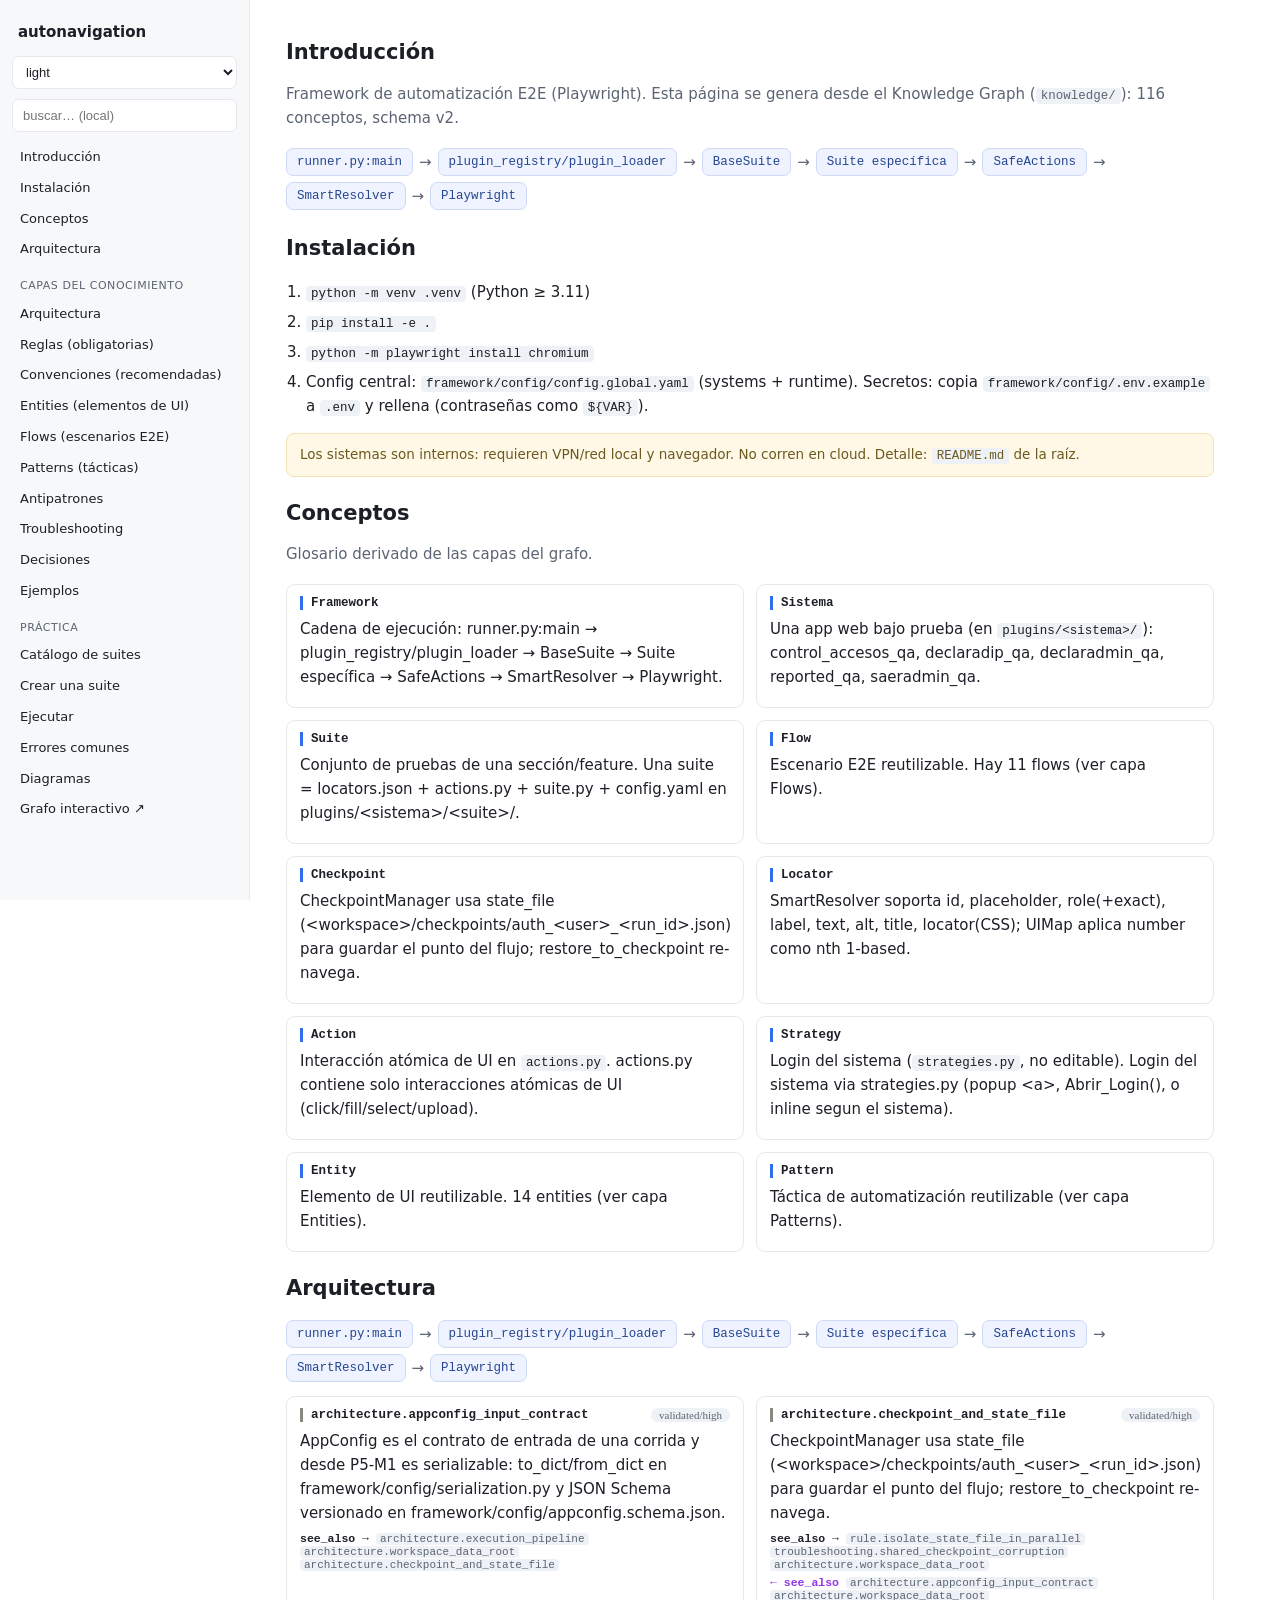
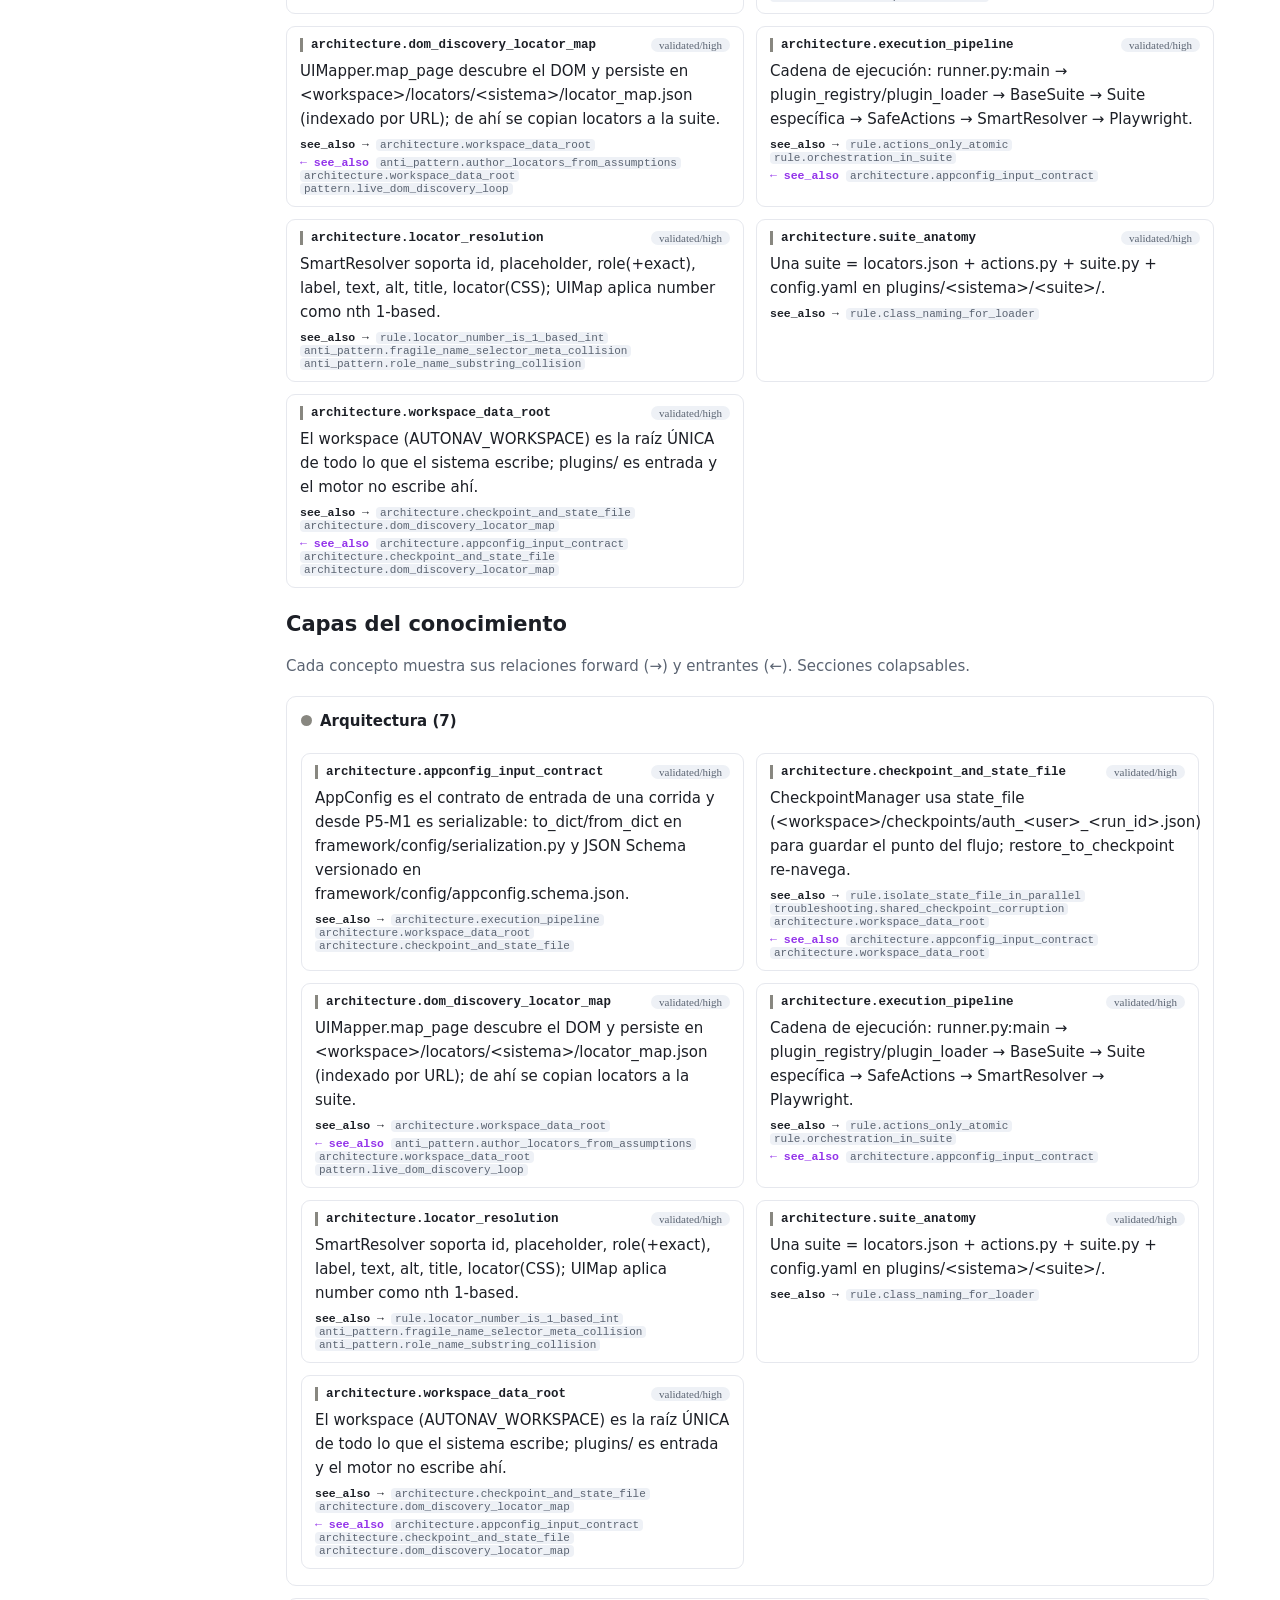
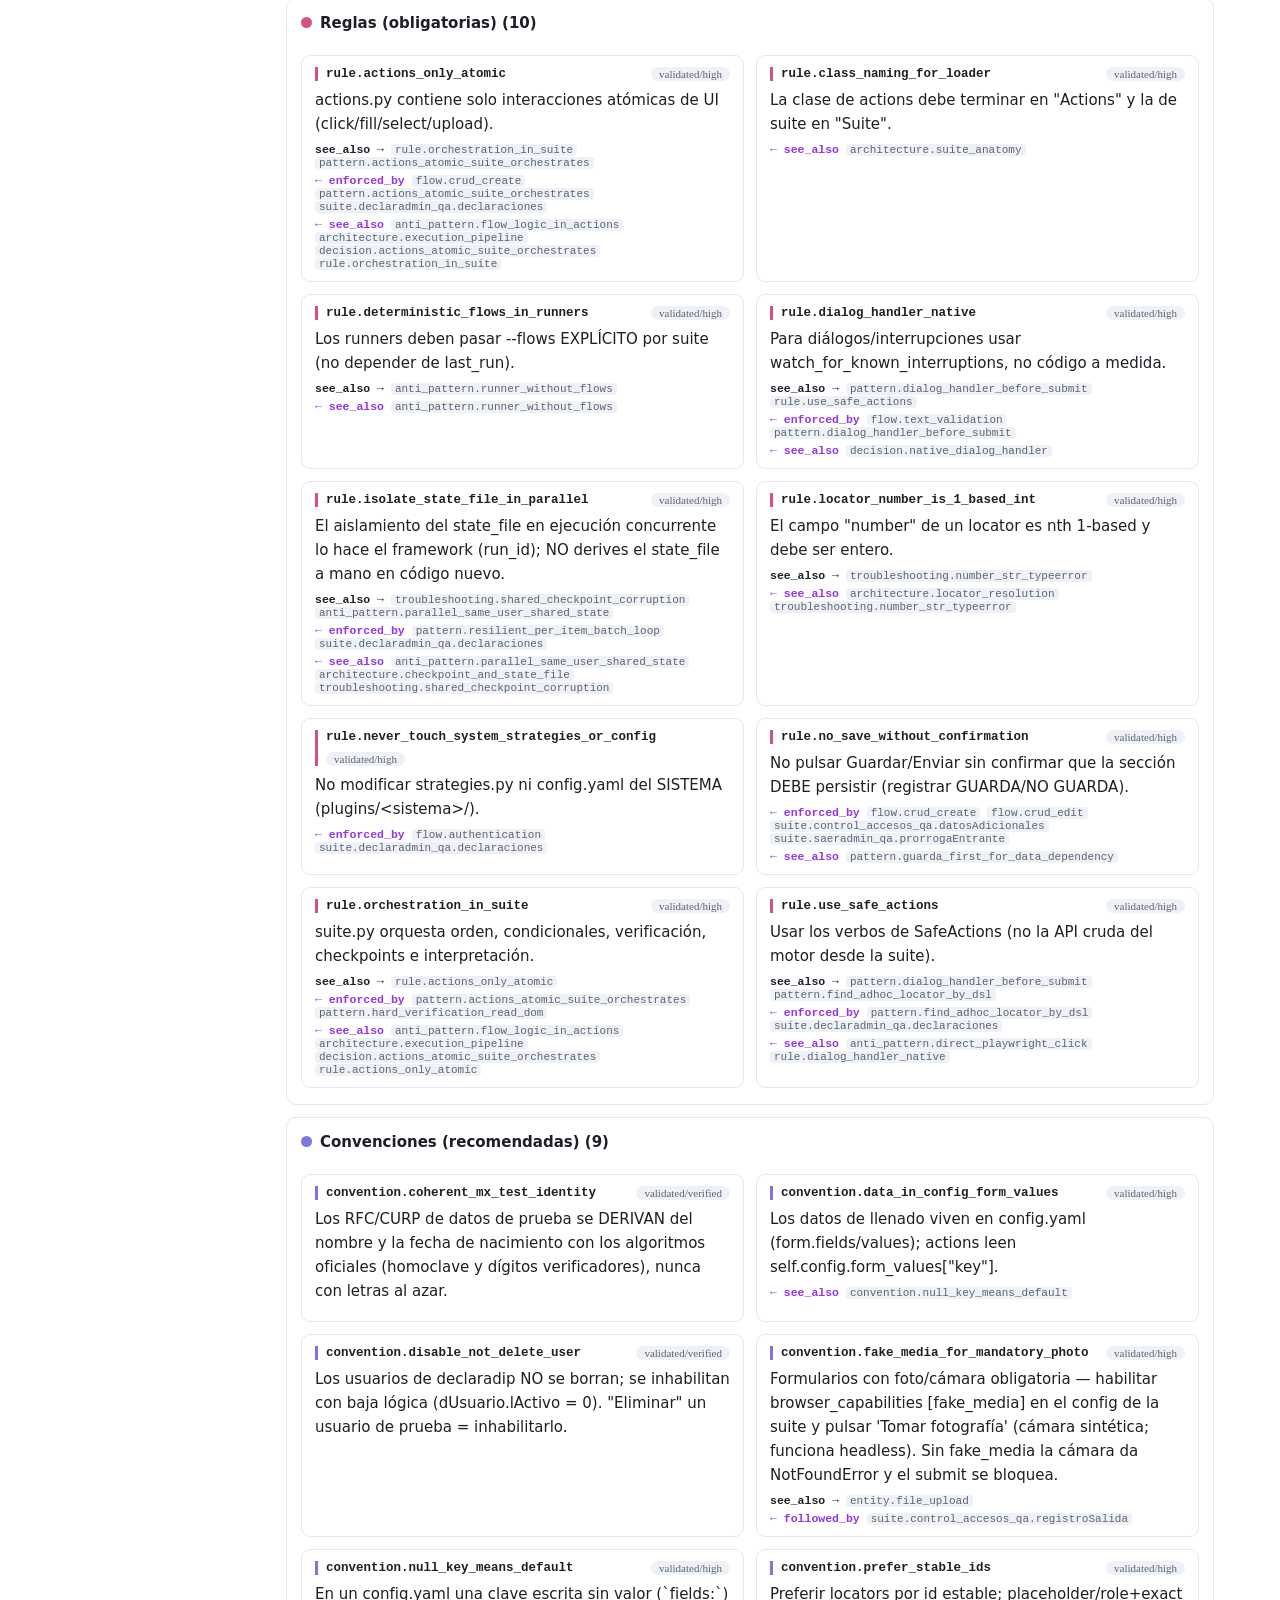
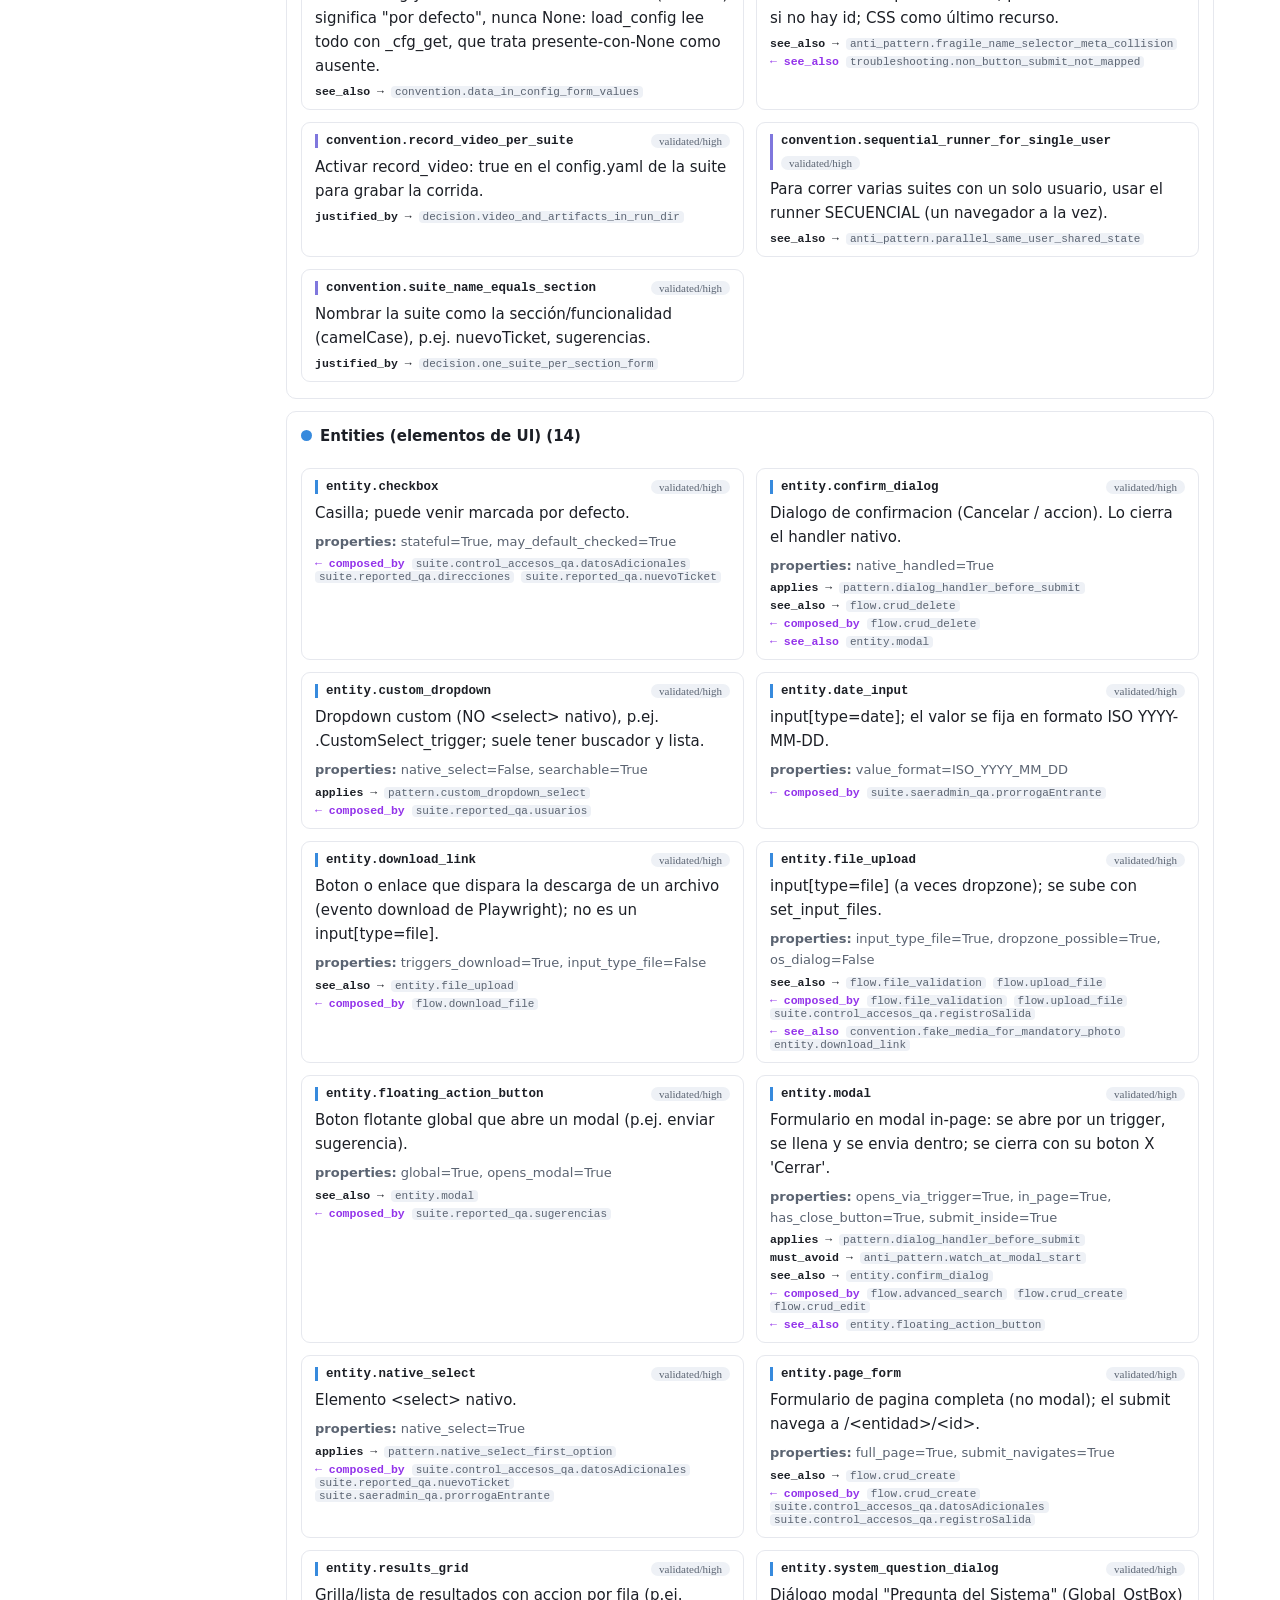
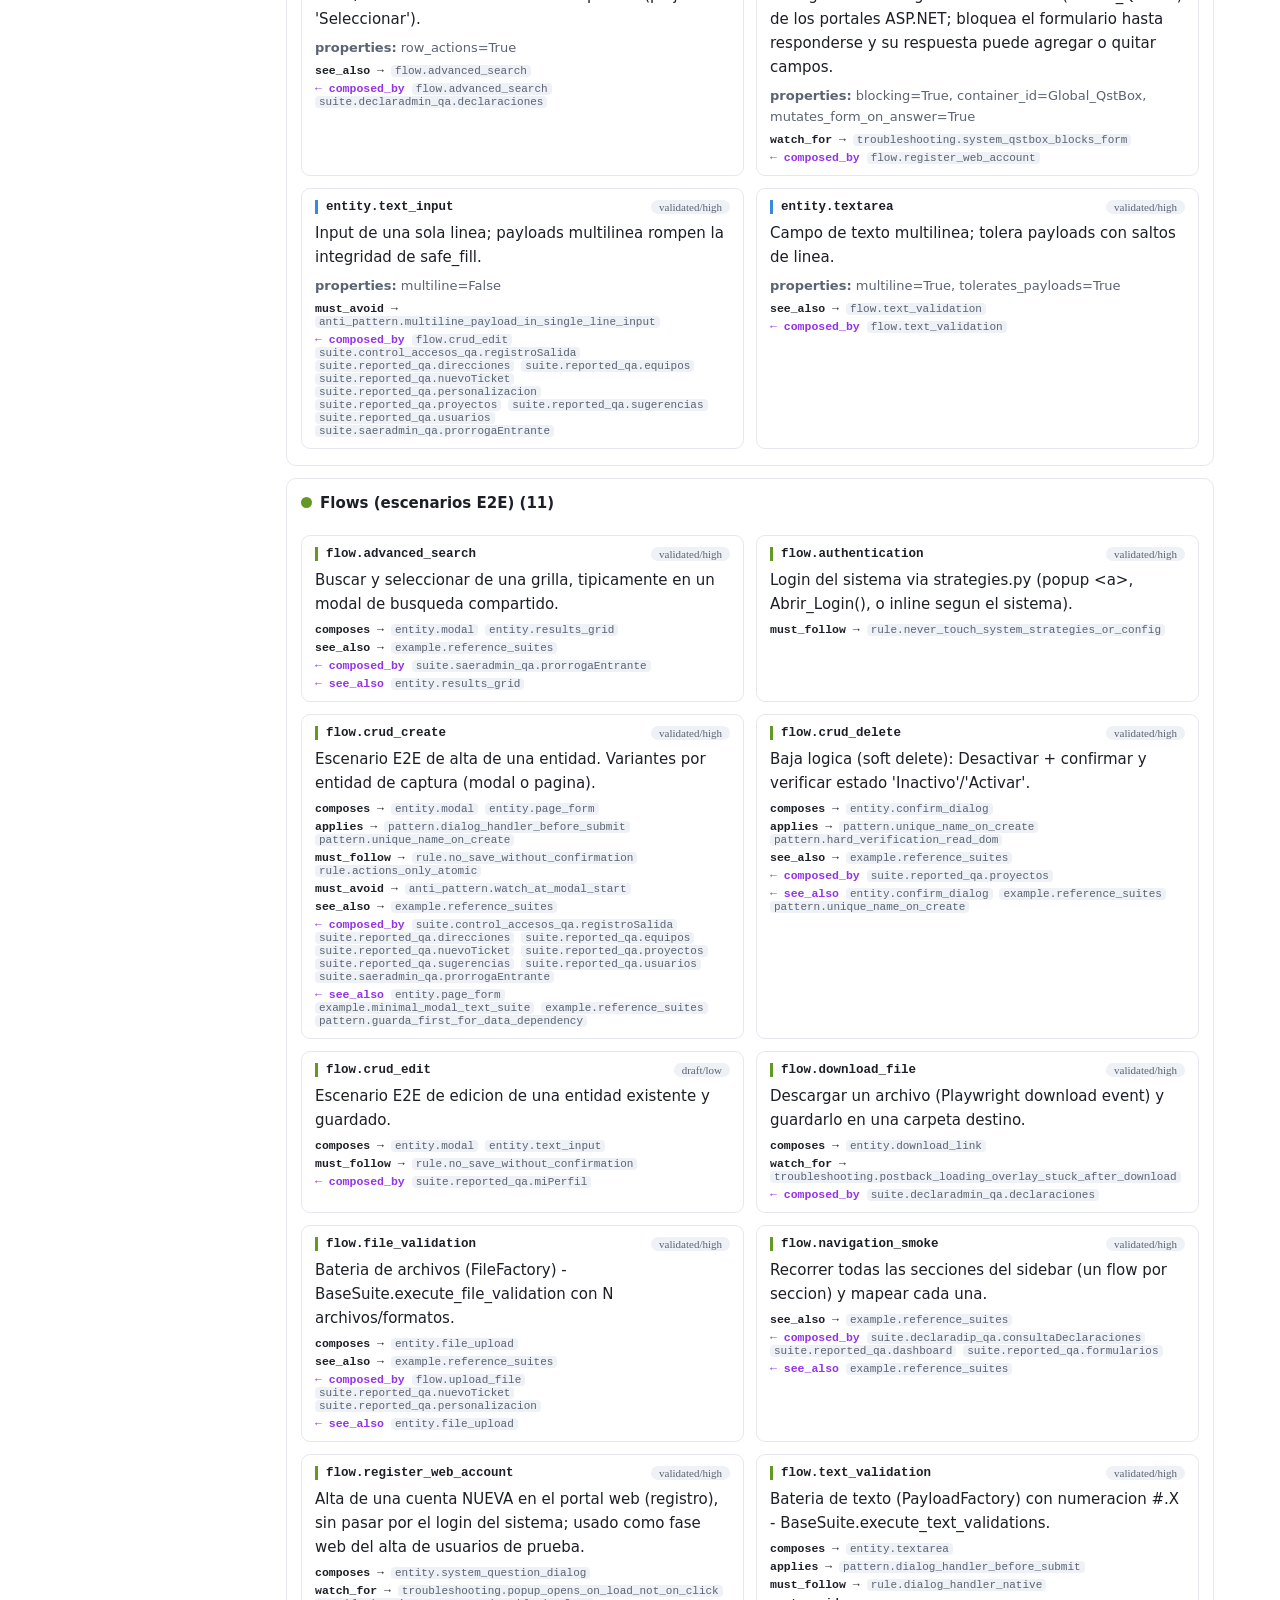
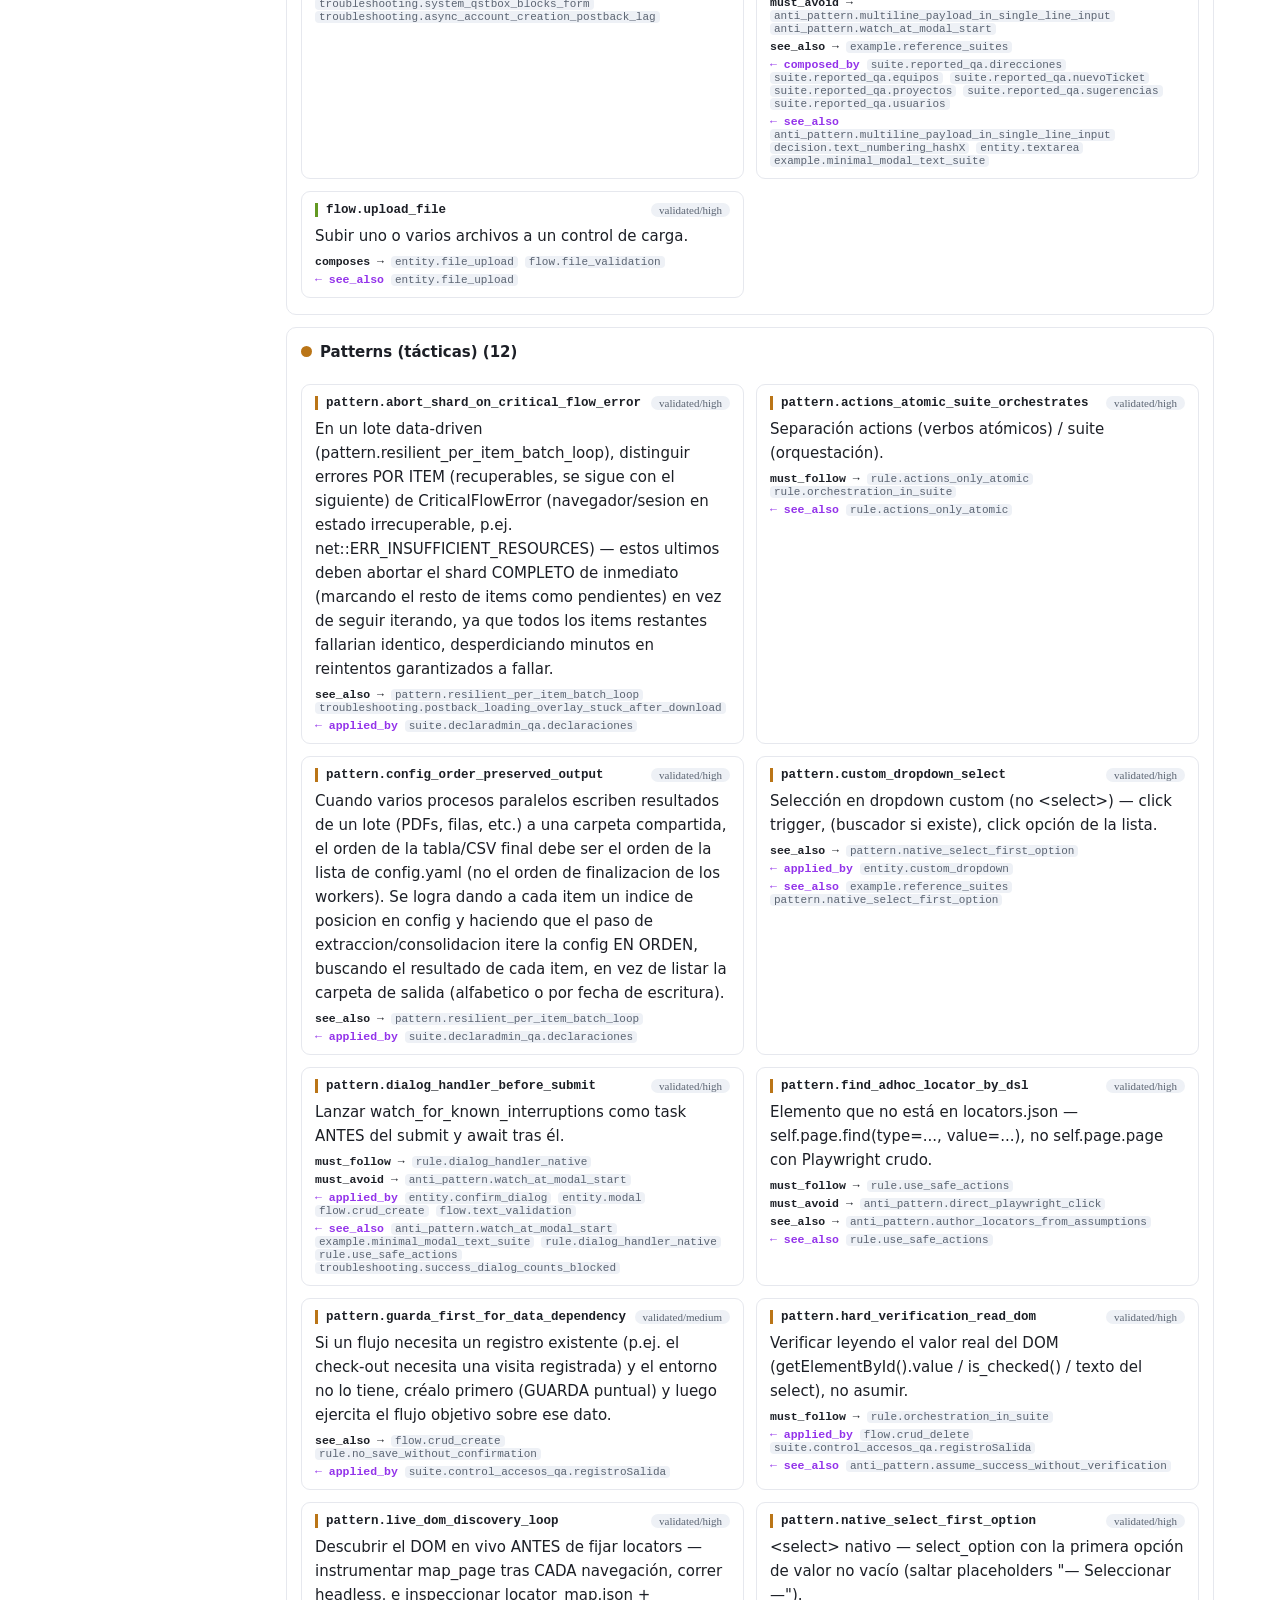
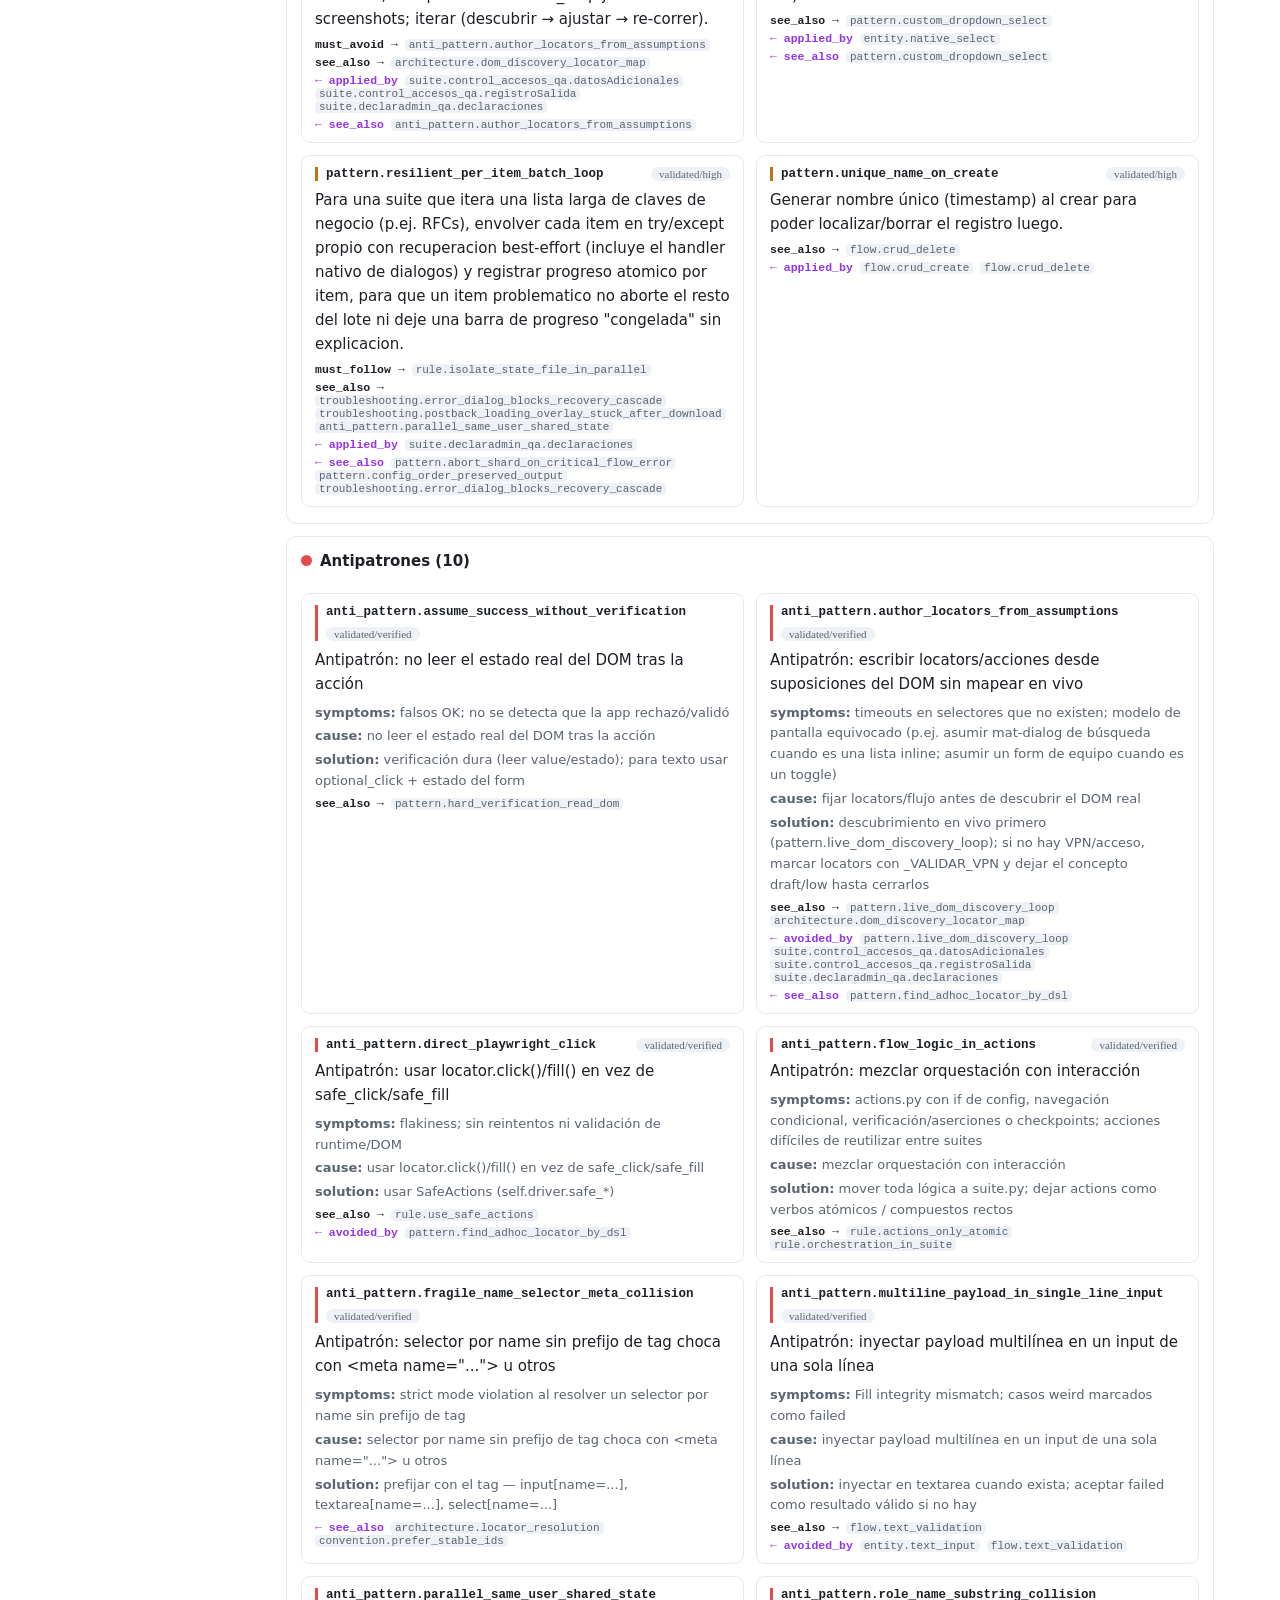
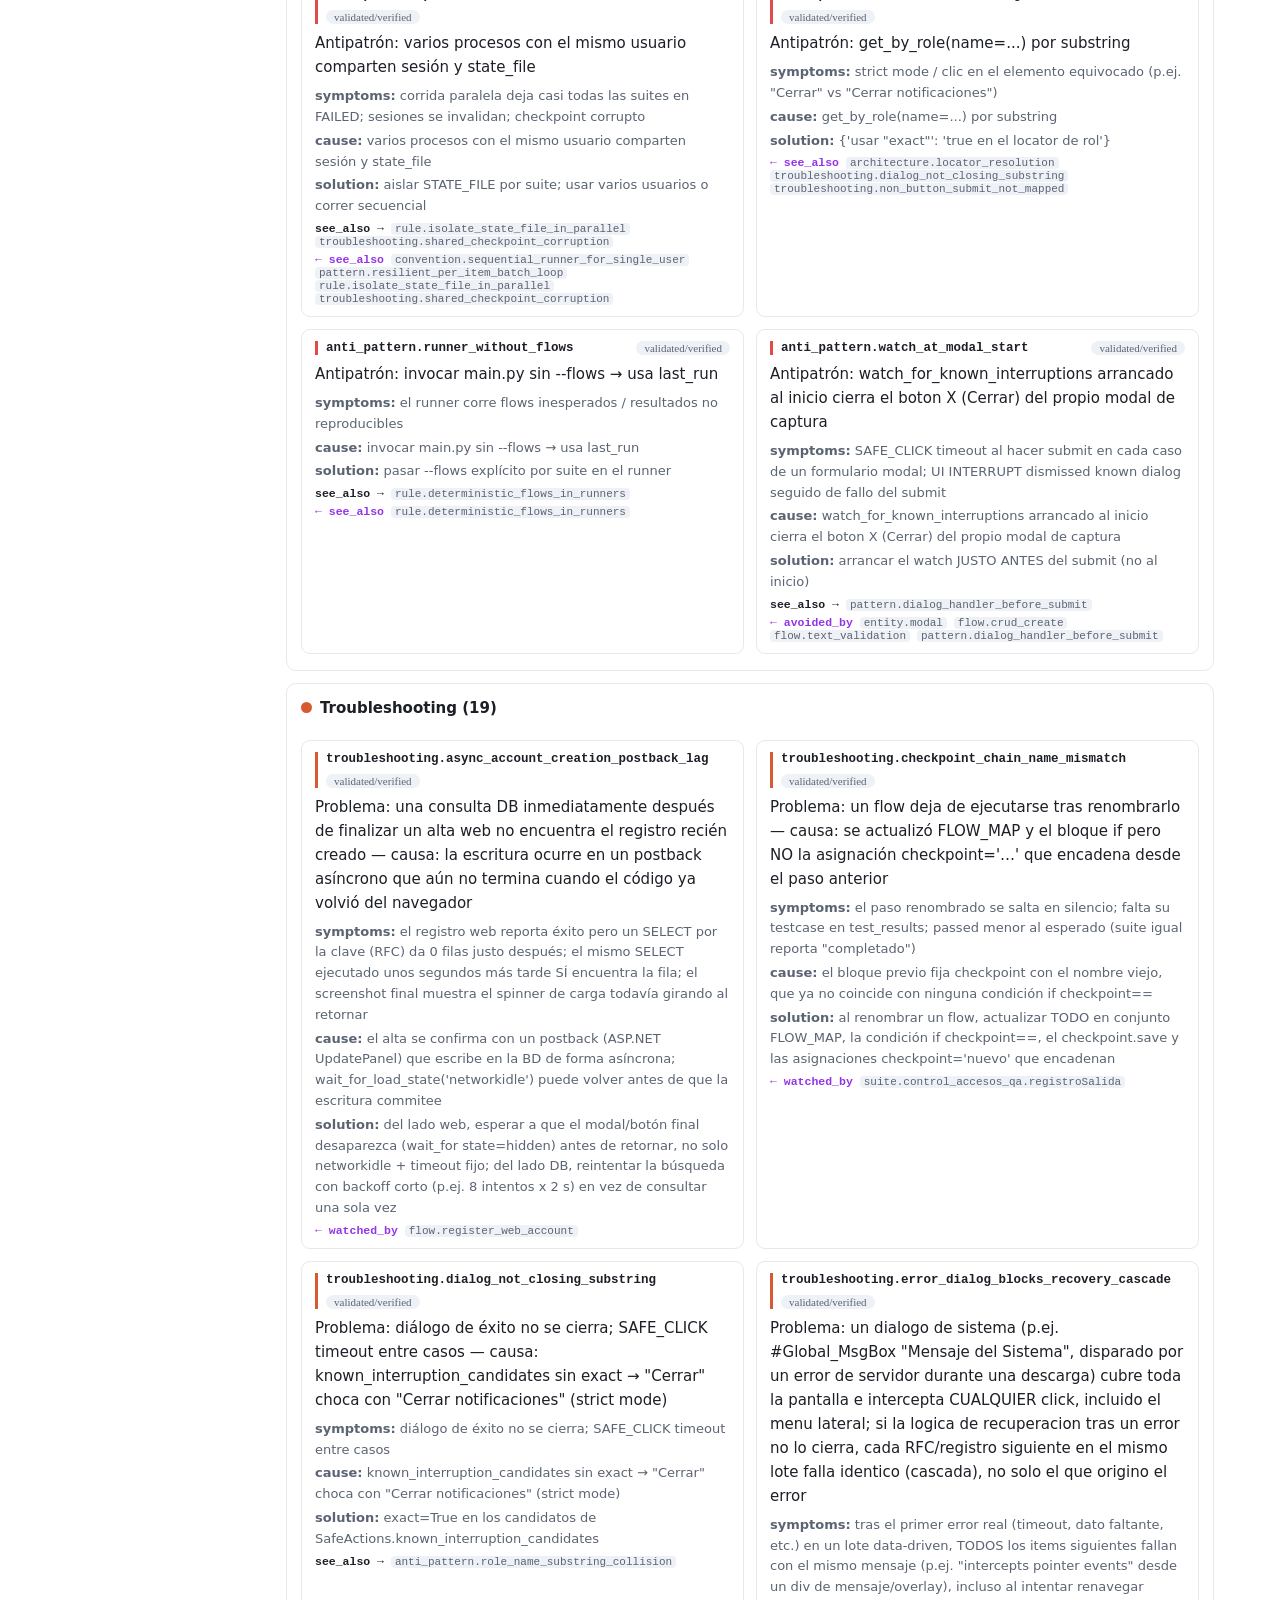
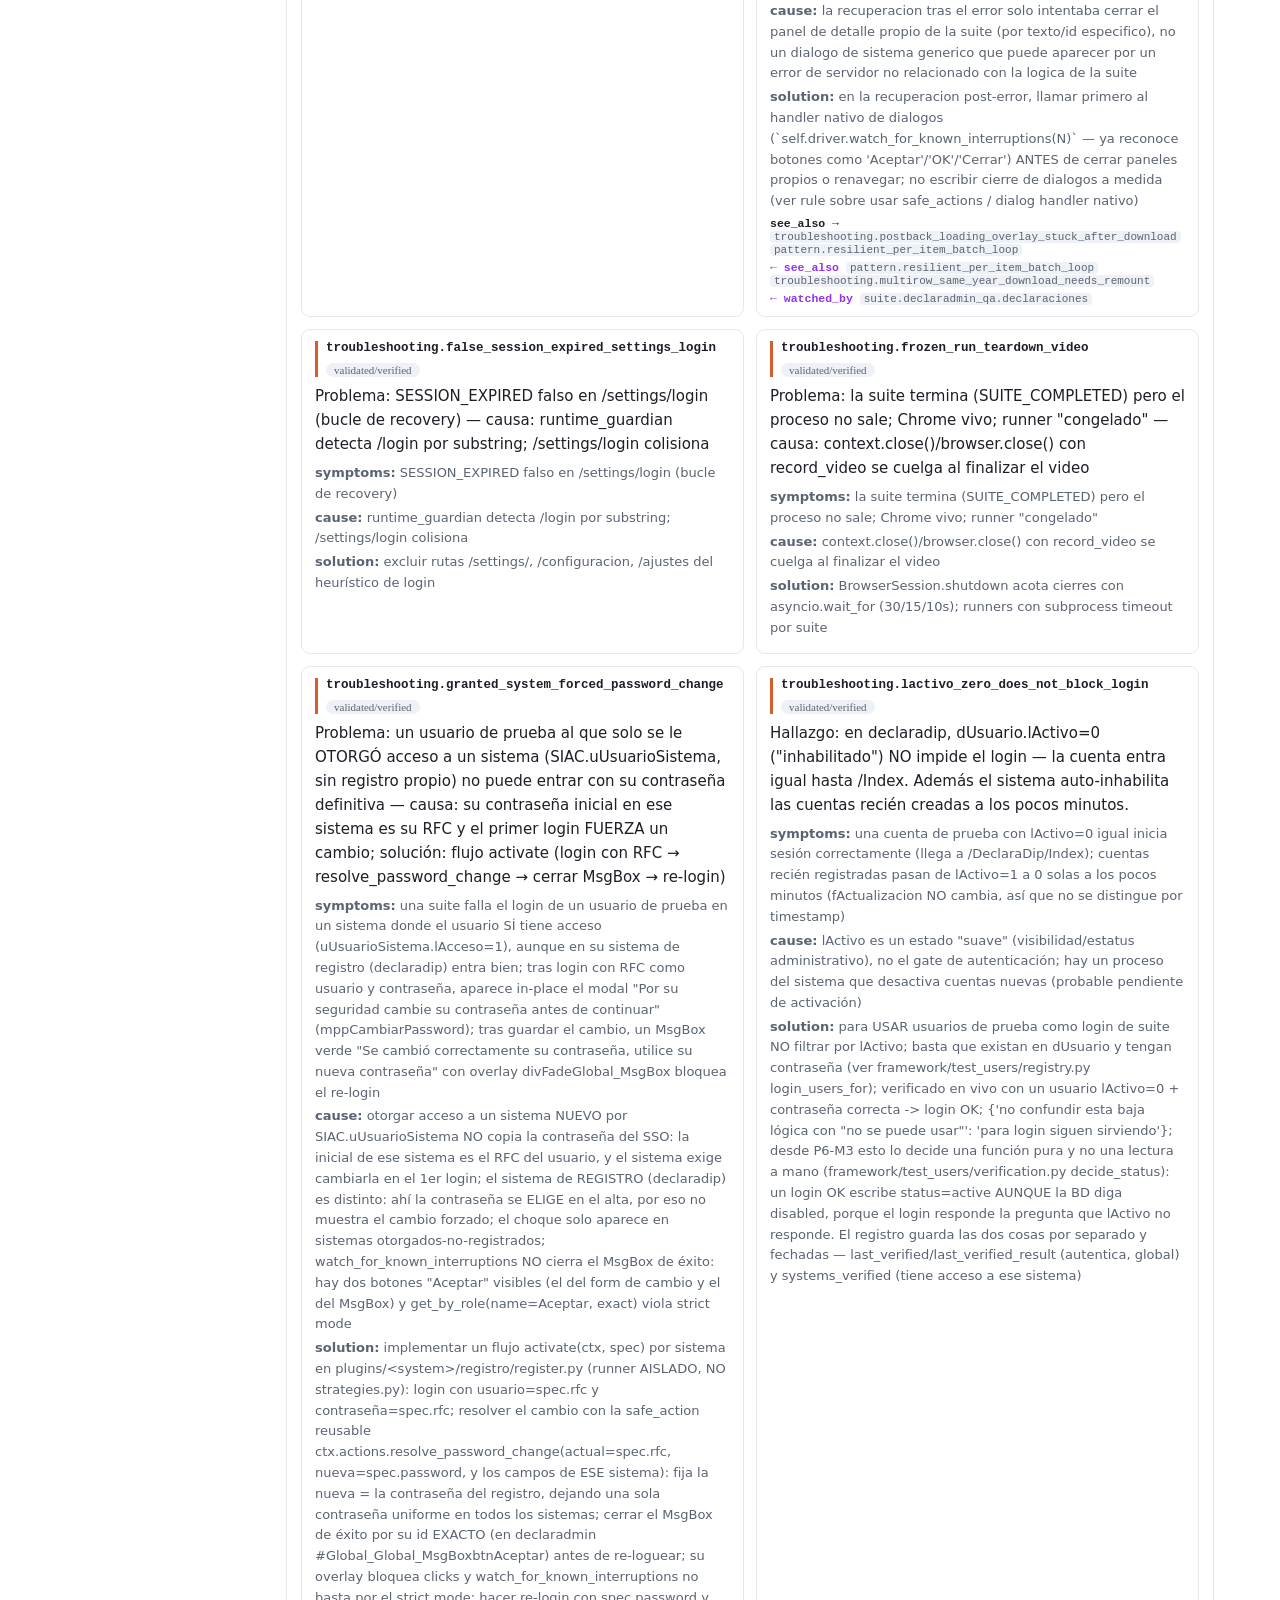
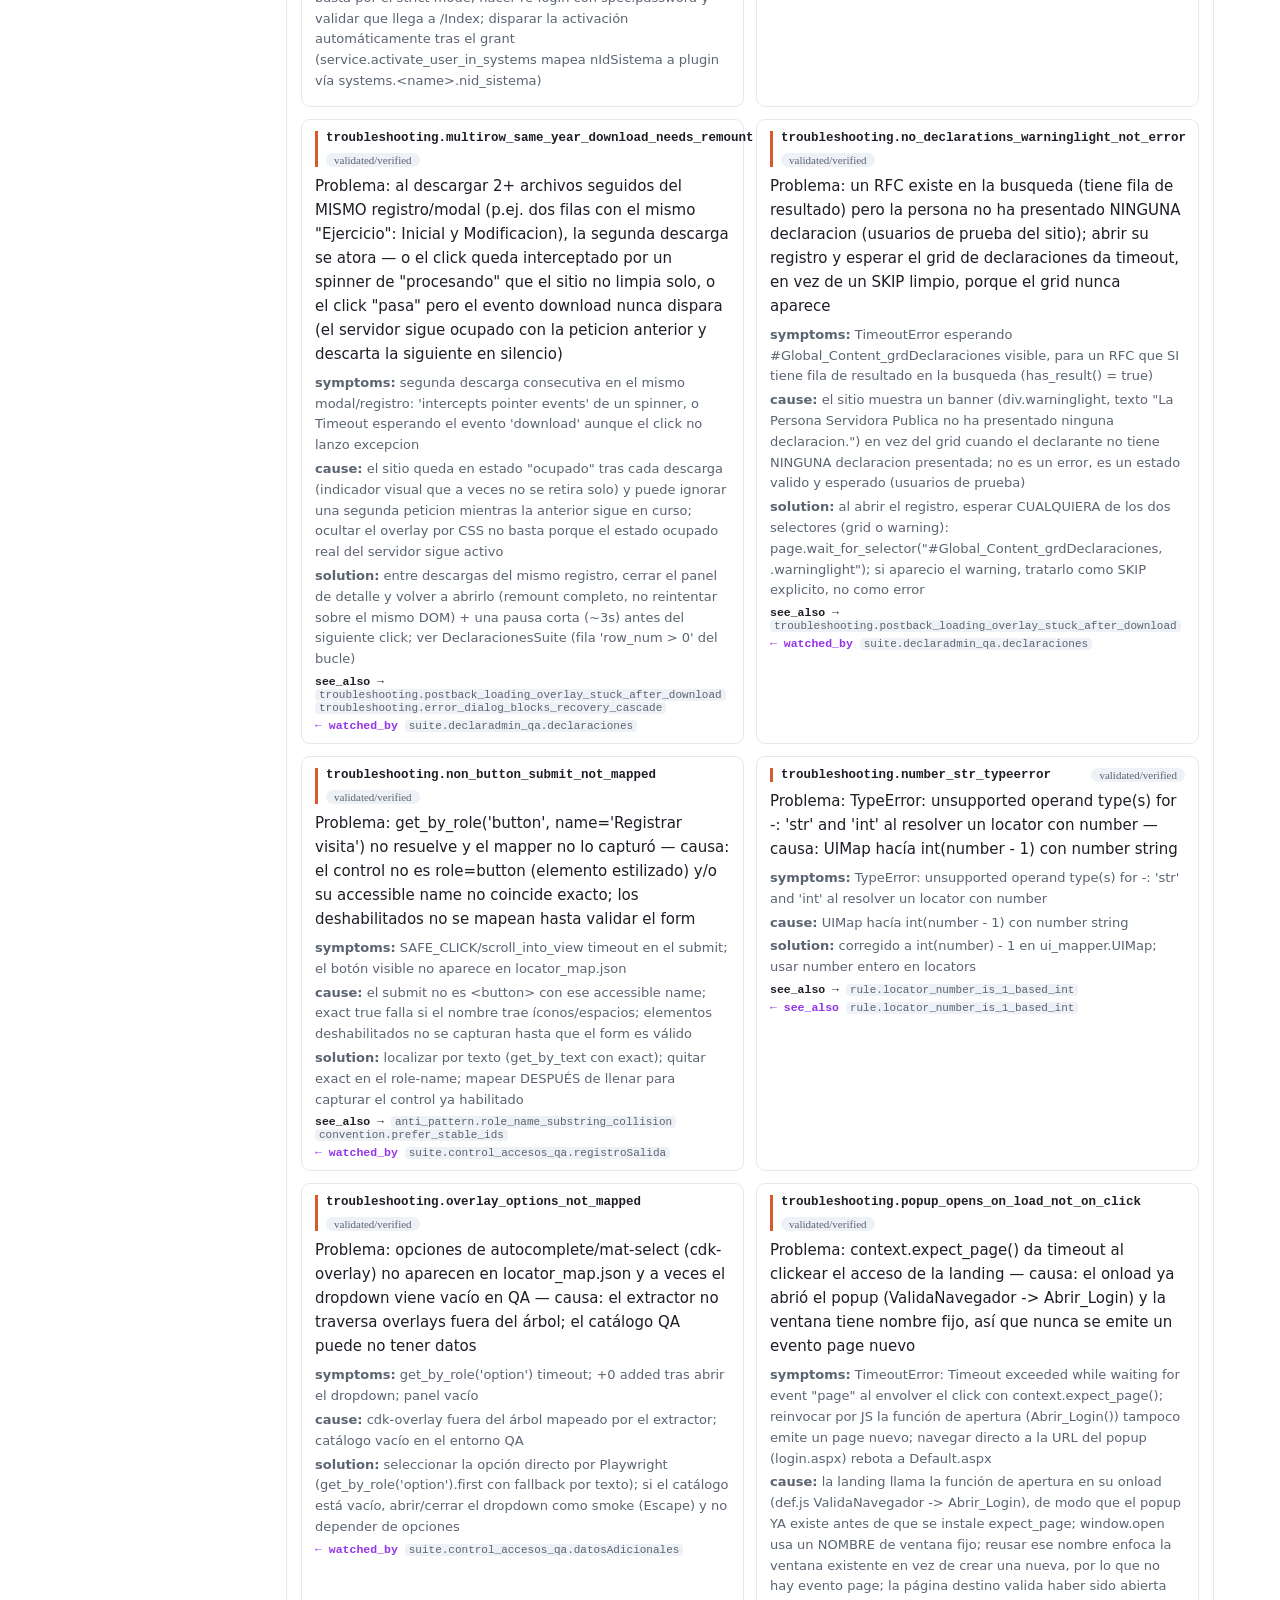
==== commit 7eb39158: "publish: site (e522fcc) [skip ci]" ====
--- a/tutorial.html
+++ b/tutorial.html
@@ -139,7 +139,7 @@
 <div class="card searchable" data-text="troubleshooting.false_session_expired_settings_login problema: session_expired falso en /settings/login (bucle de recovery) — causa: runtime_guardian detecta /login por substring; /settings/login colisiona &lt;div class=&quot;kv&quot;&gt;&lt;b&gt;symptoms:&lt;/b&gt; session_expired falso en /settings/login (bucle de recovery)&lt;/div&gt;&lt;div class=&quot;kv&quot;&gt;&lt;b&gt;cause:&lt;/b&gt; runtime_guardian detecta /login por substring; /settings/login colisiona&lt;/div&gt;&lt;div class=&quot;kv&quot;&gt;&lt;b&gt;solution:&lt;/b&gt; excluir rutas /settings/, /configuracion, /ajustes del heurístico de login&lt;/div&gt;" id="troubleshooting.false_session_expired_settings_login"><div class="cid" style="border-color:var(--t-troubleshooting,#D85A30)">troubleshooting.false_session_expired_settings_login<span class="badge">validated/verified</span></div><div class="cdesc">Problema: SESSION_EXPIRED falso en /settings/login (bucle de recovery) — causa: runtime_guardian detecta /login por substring; /settings/login colisiona</div><div class="kv"><b>symptoms:</b> SESSION_EXPIRED falso en /settings/login (bucle de recovery)</div><div class="kv"><b>cause:</b> runtime_guardian detecta /login por substring; /settings/login colisiona</div><div class="kv"><b>solution:</b> excluir rutas /settings/, /configuracion, /ajustes del heurístico de login</div></div>
 <div class="card searchable" data-text="troubleshooting.frozen_run_teardown_video problema: la suite termina (suite_completed) pero el proceso no sale; chrome vivo; runner &quot;congelado&quot; — causa: context.close()/browser.close() con record_video se cuelga al finalizar el video &lt;div class=&quot;kv&quot;&gt;&lt;b&gt;symptoms:&lt;/b&gt; la suite termina (suite_completed) pero el proceso no sale; chrome vivo; runner &amp;quot;congelado&amp;quot;&lt;/div&gt;&lt;div class=&quot;kv&quot;&gt;&lt;b&gt;cause:&lt;/b&gt; context.close()/browser.close() con record_video se cuelga al finalizar el video&lt;/div&gt;&lt;div class=&quot;kv&quot;&gt;&lt;b&gt;solution:&lt;/b&gt; browsersession.shutdown acota cierres con asyncio.wait_for (30/15/10s); runners con subprocess timeout por suite&lt;/div&gt;" id="troubleshooting.frozen_run_teardown_video"><div class="cid" style="border-color:var(--t-troubleshooting,#D85A30)">troubleshooting.frozen_run_teardown_video<span class="badge">validated/verified</span></div><div class="cdesc">Problema: la suite termina (SUITE_COMPLETED) pero el proceso no sale; Chrome vivo; runner &quot;congelado&quot; — causa: context.close()/browser.close() con record_video se cuelga al finalizar el video</div><div class="kv"><b>symptoms:</b> la suite termina (SUITE_COMPLETED) pero el proceso no sale; Chrome vivo; runner &quot;congelado&quot;</div><div class="kv"><b>cause:</b> context.close()/browser.close() con record_video se cuelga al finalizar el video</div><div class="kv"><b>solution:</b> BrowserSession.shutdown acota cierres con asyncio.wait_for (30/15/10s); runners con subprocess timeout por suite</div></div>
 <div class="card searchable" data-text="troubleshooting.granted_system_forced_password_change problema: un usuario de prueba al que solo se le otorgó acceso a un sistema (siac.uusuariosistema, sin registro propio) no puede entrar con su contraseña definitiva — causa: su contraseña inicial en ese sistema es su rfc y el primer login fuerza un cambio; solución: flujo activate (login con rfc → resolve_password_change → cerrar msgbox → re-login) &lt;div class=&quot;kv&quot;&gt;&lt;b&gt;symptoms:&lt;/b&gt; una suite falla el login de un usuario de prueba en un sistema donde el usuario sí tiene acceso (uusuariosistema.lacceso=1), aunque en su sistema de registro (declaradip) entra bien; tras login con rfc como usuario y contraseña, aparece in-place el modal &amp;quot;por su seguridad cambie su contraseña antes de continuar&amp;quot; (mppcambiarpassword); tras guardar el cambio, un msgbox verde &amp;quot;se cambió correctamente su contraseña, utilice su nueva contraseña&amp;quot; con overlay divfadeglobal_msgbox bloquea el re-login&lt;/div&gt;&lt;div class=&quot;kv&quot;&gt;&lt;b&gt;cause:&lt;/b&gt; otorgar acceso a un sistema nuevo por siac.uusuariosistema no copia la contraseña del sso: la inicial de ese sistema es el rfc del usuario, y el sistema exige cambiarla en el 1er login; el sistema de registro (declaradip) es distinto: ahí la contraseña se elige en el alta, por eso no muestra el cambio forzado; el choque solo aparece en sistemas otorgados-no-registrados; watch_for_known_interruptions no cierra el msgbox de éxito: hay dos botones &amp;quot;aceptar&amp;quot; visibles (el del form de cambio y el del msgbox) y get_by_role(name=aceptar, exact) viola strict mode&lt;/div&gt;&lt;div class=&quot;kv&quot;&gt;&lt;b&gt;solution:&lt;/b&gt; implementar un flujo activate(ctx, spec) por sistema en plugins/&amp;lt;system&amp;gt;/registro/register.py (runner aislado, no strategies.py): login con usuario=spec.rfc y contraseña=spec.rfc; resolver el cambio con la safe_action reusable ctx.actions.resolve_password_change(actual=spec.rfc, nueva=spec.password, y los campos de ese sistema): fija la nueva = la contraseña del registro, dejando una sola contraseña uniforme en todos los sistemas; cerrar el msgbox de éxito por su id exacto (en declaradmin #global_global_msgboxbtnaceptar) antes de re-loguear; su overlay bloquea clicks y watch_for_known_interruptions no basta por el strict mode; hacer re-login con spec.password y validar que llega a /index; disparar la activación automáticamente tras el grant (service.activate_user_in_systems mapea nidsistema a plugin vía systems.&amp;lt;name&amp;gt;.nid_sistema)&lt;/div&gt;" id="troubleshooting.granted_system_forced_password_change"><div class="cid" style="border-color:var(--t-troubleshooting,#D85A30)">troubleshooting.granted_system_forced_password_change<span class="badge">validated/verified</span></div><div class="cdesc">Problema: un usuario de prueba al que solo se le OTORGÓ acceso a un sistema (SIAC.uUsuarioSistema, sin registro propio) no puede entrar con su contraseña definitiva — causa: su contraseña inicial en ese sistema es su RFC y el primer login FUERZA un cambio; solución: flujo activate (login con RFC → resolve_password_change → cerrar MsgBox → re-login)</div><div class="kv"><b>symptoms:</b> una suite falla el login de un usuario de prueba en un sistema donde el usuario SÍ tiene acceso (uUsuarioSistema.lAcceso=1), aunque en su sistema de registro (declaradip) entra bien; tras login con RFC como usuario y contraseña, aparece in-place el modal &quot;Por su seguridad cambie su contraseña antes de continuar&quot; (mppCambiarPassword); tras guardar el cambio, un MsgBox verde &quot;Se cambió correctamente su contraseña, utilice su nueva contraseña&quot; con overlay divFadeGlobal_MsgBox bloquea el re-login</div><div class="kv"><b>cause:</b> otorgar acceso a un sistema NUEVO por SIAC.uUsuarioSistema NO copia la contraseña del SSO: la inicial de ese sistema es el RFC del usuario, y el sistema exige cambiarla en el 1er login; el sistema de REGISTRO (declaradip) es distinto: ahí la contraseña se ELIGE en el alta, por eso no muestra el cambio forzado; el choque solo aparece en sistemas otorgados-no-registrados; watch_for_known_interruptions NO cierra el MsgBox de éxito: hay dos botones &quot;Aceptar&quot; visibles (el del form de cambio y el del MsgBox) y get_by_role(name=Aceptar, exact) viola strict mode</div><div class="kv"><b>solution:</b> implementar un flujo activate(ctx, spec) por sistema en plugins/&lt;system&gt;/registro/register.py (runner AISLADO, NO strategies.py): login con usuario=spec.rfc y contraseña=spec.rfc; resolver el cambio con la safe_action reusable ctx.actions.resolve_password_change(actual=spec.rfc, nueva=spec.password, y los campos de ESE sistema): fija la nueva = la contraseña del registro, dejando una sola contraseña uniforme en todos los sistemas; cerrar el MsgBox de éxito por su id EXACTO (en declaradmin #Global_Global_MsgBoxbtnAceptar) antes de re-loguear; su overlay bloquea clicks y watch_for_known_interruptions no basta por el strict mode; hacer re-login con spec.password y validar que llega a /Index; disparar la activación automáticamente tras el grant (service.activate_user_in_systems mapea nIdSistema a plugin vía systems.&lt;name&gt;.nid_sistema)</div></div>
-<div class="card searchable" data-text="troubleshooting.lactivo_zero_does_not_block_login hallazgo: en declaradip, dusuario.lactivo=0 (&quot;inhabilitado&quot;) no impide el login — la cuenta entra igual hasta /index. además el sistema auto-inhabilita las cuentas recién creadas a los pocos minutos. &lt;div class=&quot;kv&quot;&gt;&lt;b&gt;symptoms:&lt;/b&gt; una cuenta de prueba con lactivo=0 igual inicia sesión correctamente (llega a /declaradip/index); cuentas recién registradas pasan de lactivo=1 a 0 solas a los pocos minutos (factualizacion no cambia, así que no se distingue por timestamp)&lt;/div&gt;&lt;div class=&quot;kv&quot;&gt;&lt;b&gt;cause:&lt;/b&gt; lactivo es un estado &amp;quot;suave&amp;quot; (visibilidad/estatus administrativo), no el gate de autenticación; hay un proceso del sistema que desactiva cuentas nuevas (probable pendiente de activación)&lt;/div&gt;&lt;div class=&quot;kv&quot;&gt;&lt;b&gt;solution:&lt;/b&gt; para usar usuarios de prueba como login de suite no filtrar por lactivo; basta que existan en dusuario y tengan contraseña (ver framework/test_users/registry.py login_users_for); verificado en vivo con un usuario lactivo=0 + contraseña correcta -&amp;gt; login ok; {&amp;#x27;no confundir esta baja lógica con &amp;quot;no se puede usar&amp;quot;&amp;#x27;: &amp;#x27;para login siguen sirviendo&amp;#x27;}&lt;/div&gt;" id="troubleshooting.lactivo_zero_does_not_block_login"><div class="cid" style="border-color:var(--t-troubleshooting,#D85A30)">troubleshooting.lactivo_zero_does_not_block_login<span class="badge">validated/verified</span></div><div class="cdesc">Hallazgo: en declaradip, dUsuario.lActivo=0 (&quot;inhabilitado&quot;) NO impide el login — la cuenta entra igual hasta /Index. Además el sistema auto-inhabilita las cuentas recién creadas a los pocos minutos.</div><div class="kv"><b>symptoms:</b> una cuenta de prueba con lActivo=0 igual inicia sesión correctamente (llega a /DeclaraDip/Index); cuentas recién registradas pasan de lActivo=1 a 0 solas a los pocos minutos (fActualizacion NO cambia, así que no se distingue por timestamp)</div><div class="kv"><b>cause:</b> lActivo es un estado &quot;suave&quot; (visibilidad/estatus administrativo), no el gate de autenticación; hay un proceso del sistema que desactiva cuentas nuevas (probable pendiente de activación)</div><div class="kv"><b>solution:</b> para USAR usuarios de prueba como login de suite NO filtrar por lActivo; basta que existan en dUsuario y tengan contraseña (ver framework/test_users/registry.py login_users_for); verificado en vivo con un usuario lActivo=0 + contraseña correcta -&gt; login OK; {&#x27;no confundir esta baja lógica con &quot;no se puede usar&quot;&#x27;: &#x27;para login siguen sirviendo&#x27;}</div></div>
+<div class="card searchable" data-text="troubleshooting.lactivo_zero_does_not_block_login hallazgo: en declaradip, dusuario.lactivo=0 (&quot;inhabilitado&quot;) no impide el login — la cuenta entra igual hasta /index. además el sistema auto-inhabilita las cuentas recién creadas a los pocos minutos. &lt;div class=&quot;kv&quot;&gt;&lt;b&gt;symptoms:&lt;/b&gt; una cuenta de prueba con lactivo=0 igual inicia sesión correctamente (llega a /declaradip/index); cuentas recién registradas pasan de lactivo=1 a 0 solas a los pocos minutos (factualizacion no cambia, así que no se distingue por timestamp)&lt;/div&gt;&lt;div class=&quot;kv&quot;&gt;&lt;b&gt;cause:&lt;/b&gt; lactivo es un estado &amp;quot;suave&amp;quot; (visibilidad/estatus administrativo), no el gate de autenticación; hay un proceso del sistema que desactiva cuentas nuevas (probable pendiente de activación)&lt;/div&gt;&lt;div class=&quot;kv&quot;&gt;&lt;b&gt;solution:&lt;/b&gt; para usar usuarios de prueba como login de suite no filtrar por lactivo; basta que existan en dusuario y tengan contraseña (ver framework/test_users/registry.py login_users_for); verificado en vivo con un usuario lactivo=0 + contraseña correcta -&amp;gt; login ok; {&amp;#x27;no confundir esta baja lógica con &amp;quot;no se puede usar&amp;quot;&amp;#x27;: &amp;#x27;para login siguen sirviendo&amp;#x27;}; desde p6-m3 esto lo decide una función pura y no una lectura a mano (framework/test_users/verification.py decide_status): un login ok escribe status=active aunque la bd diga disabled, porque el login responde la pregunta que lactivo no responde. el registro guarda las dos cosas por separado y fechadas — last_verified/last_verified_result (autentica, global) y systems_verified (tiene acceso a ese sistema)&lt;/div&gt;" id="troubleshooting.lactivo_zero_does_not_block_login"><div class="cid" style="border-color:var(--t-troubleshooting,#D85A30)">troubleshooting.lactivo_zero_does_not_block_login<span class="badge">validated/verified</span></div><div class="cdesc">Hallazgo: en declaradip, dUsuario.lActivo=0 (&quot;inhabilitado&quot;) NO impide el login — la cuenta entra igual hasta /Index. Además el sistema auto-inhabilita las cuentas recién creadas a los pocos minutos.</div><div class="kv"><b>symptoms:</b> una cuenta de prueba con lActivo=0 igual inicia sesión correctamente (llega a /DeclaraDip/Index); cuentas recién registradas pasan de lActivo=1 a 0 solas a los pocos minutos (fActualizacion NO cambia, así que no se distingue por timestamp)</div><div class="kv"><b>cause:</b> lActivo es un estado &quot;suave&quot; (visibilidad/estatus administrativo), no el gate de autenticación; hay un proceso del sistema que desactiva cuentas nuevas (probable pendiente de activación)</div><div class="kv"><b>solution:</b> para USAR usuarios de prueba como login de suite NO filtrar por lActivo; basta que existan en dUsuario y tengan contraseña (ver framework/test_users/registry.py login_users_for); verificado en vivo con un usuario lActivo=0 + contraseña correcta -&gt; login OK; {&#x27;no confundir esta baja lógica con &quot;no se puede usar&quot;&#x27;: &#x27;para login siguen sirviendo&#x27;}; desde P6-M3 esto lo decide una función pura y no una lectura a mano (framework/test_users/verification.py decide_status): un login OK escribe status=active AUNQUE la BD diga disabled, porque el login responde la pregunta que lActivo no responde. El registro guarda las dos cosas por separado y fechadas — last_verified/last_verified_result (autentica, global) y systems_verified (tiene acceso a ese sistema)</div></div>
 <div class="card searchable" data-text="troubleshooting.multirow_same_year_download_needs_remount problema: al descargar 2+ archivos seguidos del mismo registro/modal (p.ej. dos filas con el mismo &quot;ejercicio&quot;: inicial y modificacion), la segunda descarga se atora — o el click queda interceptado por un spinner de &quot;procesando&quot; que el sitio no limpia solo, o el click &quot;pasa&quot; pero el evento download nunca dispara (el servidor sigue ocupado con la peticion anterior y descarta la siguiente en silencio) &lt;div class=&quot;kv&quot;&gt;&lt;b&gt;symptoms:&lt;/b&gt; segunda descarga consecutiva en el mismo modal/registro: &amp;#x27;intercepts pointer events&amp;#x27; de un spinner, o timeout esperando el evento &amp;#x27;download&amp;#x27; aunque el click no lanzo excepcion&lt;/div&gt;&lt;div class=&quot;kv&quot;&gt;&lt;b&gt;cause:&lt;/b&gt; el sitio queda en estado &amp;quot;ocupado&amp;quot; tras cada descarga (indicador visual que a veces no se retira solo) y puede ignorar una segunda peticion mientras la anterior sigue en curso; ocultar el overlay por css no basta porque el estado ocupado real del servidor sigue activo&lt;/div&gt;&lt;div class=&quot;kv&quot;&gt;&lt;b&gt;solution:&lt;/b&gt; entre descargas del mismo registro, cerrar el panel de detalle y volver a abrirlo (remount completo, no reintentar sobre el mismo dom) + una pausa corta (~3s) antes del siguiente click; ver declaracionessuite (fila &amp;#x27;row_num &amp;gt; 0&amp;#x27; del bucle)&lt;/div&gt;" id="troubleshooting.multirow_same_year_download_needs_remount"><div class="cid" style="border-color:var(--t-troubleshooting,#D85A30)">troubleshooting.multirow_same_year_download_needs_remount<span class="badge">validated/verified</span></div><div class="cdesc">Problema: al descargar 2+ archivos seguidos del MISMO registro/modal (p.ej. dos filas con el mismo &quot;Ejercicio&quot;: Inicial y Modificacion), la segunda descarga se atora — o el click queda interceptado por un spinner de &quot;procesando&quot; que el sitio no limpia solo, o el click &quot;pasa&quot; pero el evento download nunca dispara (el servidor sigue ocupado con la peticion anterior y descarta la siguiente en silencio)</div><div class="kv"><b>symptoms:</b> segunda descarga consecutiva en el mismo modal/registro: &#x27;intercepts pointer events&#x27; de un spinner, o Timeout esperando el evento &#x27;download&#x27; aunque el click no lanzo excepcion</div><div class="kv"><b>cause:</b> el sitio queda en estado &quot;ocupado&quot; tras cada descarga (indicador visual que a veces no se retira solo) y puede ignorar una segunda peticion mientras la anterior sigue en curso; ocultar el overlay por CSS no basta porque el estado ocupado real del servidor sigue activo</div><div class="kv"><b>solution:</b> entre descargas del mismo registro, cerrar el panel de detalle y volver a abrirlo (remount completo, no reintentar sobre el mismo DOM) + una pausa corta (~3s) antes del siguiente click; ver DeclaracionesSuite (fila &#x27;row_num &gt; 0&#x27; del bucle)</div><div class="rel"><b>see_also →</b> <code>troubleshooting.postback_loading_overlay_stuck_after_download</code> <code>troubleshooting.error_dialog_blocks_recovery_cascade</code></div><div class="rel rin"><b>← watched_by</b> <code>suite.declaradmin_qa.declaraciones</code></div></div>
 <div class="card searchable" data-text="troubleshooting.no_declarations_warninglight_not_error problema: un rfc existe en la busqueda (tiene fila de resultado) pero la persona no ha presentado ninguna declaracion (usuarios de prueba del sitio); abrir su registro y esperar el grid de declaraciones da timeout, en vez de un skip limpio, porque el grid nunca aparece &lt;div class=&quot;kv&quot;&gt;&lt;b&gt;symptoms:&lt;/b&gt; timeouterror esperando #global_content_grddeclaraciones visible, para un rfc que si tiene fila de resultado en la busqueda (has_result() = true)&lt;/div&gt;&lt;div class=&quot;kv&quot;&gt;&lt;b&gt;cause:&lt;/b&gt; el sitio muestra un banner (div.warninglight, texto &amp;quot;la persona servidora publica no ha presentado ninguna declaracion.&amp;quot;) en vez del grid cuando el declarante no tiene ninguna declaracion presentada; no es un error, es un estado valido y esperado (usuarios de prueba)&lt;/div&gt;&lt;div class=&quot;kv&quot;&gt;&lt;b&gt;solution:&lt;/b&gt; al abrir el registro, esperar cualquiera de los dos selectores (grid o warning): page.wait_for_selector(&amp;quot;#global_content_grddeclaraciones, .warninglight&amp;quot;); si aparecio el warning, tratarlo como skip explicito, no como error&lt;/div&gt;" id="troubleshooting.no_declarations_warninglight_not_error"><div class="cid" style="border-color:var(--t-troubleshooting,#D85A30)">troubleshooting.no_declarations_warninglight_not_error<span class="badge">validated/verified</span></div><div class="cdesc">Problema: un RFC existe en la busqueda (tiene fila de resultado) pero la persona no ha presentado NINGUNA declaracion (usuarios de prueba del sitio); abrir su registro y esperar el grid de declaraciones da timeout, en vez de un SKIP limpio, porque el grid nunca aparece</div><div class="kv"><b>symptoms:</b> TimeoutError esperando #Global_Content_grdDeclaraciones visible, para un RFC que SI tiene fila de resultado en la busqueda (has_result() = true)</div><div class="kv"><b>cause:</b> el sitio muestra un banner (div.warninglight, texto &quot;La Persona Servidora Publica no ha presentado ninguna declaracion.&quot;) en vez del grid cuando el declarante no tiene NINGUNA declaracion presentada; no es un error, es un estado valido y esperado (usuarios de prueba)</div><div class="kv"><b>solution:</b> al abrir el registro, esperar CUALQUIERA de los dos selectores (grid o warning): page.wait_for_selector(&quot;#Global_Content_grdDeclaraciones, .warninglight&quot;); si aparecio el warning, tratarlo como SKIP explicito, no como error</div><div class="rel"><b>see_also →</b> <code>troubleshooting.postback_loading_overlay_stuck_after_download</code></div><div class="rel rin"><b>← watched_by</b> <code>suite.declaradmin_qa.declaraciones</code></div></div>
 <div class="card searchable" data-text="troubleshooting.non_button_submit_not_mapped problema: get_by_role(&#x27;button&#x27;, name=&#x27;registrar visita&#x27;) no resuelve y el mapper no lo capturó — causa: el control no es role=button (elemento estilizado) y/o su accessible name no coincide exacto; los deshabilitados no se mapean hasta validar el form &lt;div class=&quot;kv&quot;&gt;&lt;b&gt;symptoms:&lt;/b&gt; safe_click/scroll_into_view timeout en el submit; el botón visible no aparece en locator_map.json&lt;/div&gt;&lt;div class=&quot;kv&quot;&gt;&lt;b&gt;cause:&lt;/b&gt; el submit no es &amp;lt;button&amp;gt; con ese accessible name; exact true falla si el nombre trae íconos/espacios; elementos deshabilitados no se capturan hasta que el form es válido&lt;/div&gt;&lt;div class=&quot;kv&quot;&gt;&lt;b&gt;solution:&lt;/b&gt; localizar por texto (get_by_text con exact); quitar exact en el role-name; mapear después de llenar para capturar el control ya habilitado&lt;/div&gt;" id="troubleshooting.non_button_submit_not_mapped"><div class="cid" style="border-color:var(--t-troubleshooting,#D85A30)">troubleshooting.non_button_submit_not_mapped<span class="badge">validated/verified</span></div><div class="cdesc">Problema: get_by_role(&#x27;button&#x27;, name=&#x27;Registrar visita&#x27;) no resuelve y el mapper no lo capturó — causa: el control no es role=button (elemento estilizado) y/o su accessible name no coincide exacto; los deshabilitados no se mapean hasta validar el form</div><div class="kv"><b>symptoms:</b> SAFE_CLICK/scroll_into_view timeout en el submit; el botón visible no aparece en locator_map.json</div><div class="kv"><b>cause:</b> el submit no es &lt;button&gt; con ese accessible name; exact true falla si el nombre trae íconos/espacios; elementos deshabilitados no se capturan hasta que el form es válido</div><div class="kv"><b>solution:</b> localizar por texto (get_by_text con exact); quitar exact en el role-name; mapear DESPUÉS de llenar para capturar el control ya habilitado</div><div class="rel"><b>see_also →</b> <code>anti_pattern.role_name_substring_collision</code> <code>convention.prefer_stable_ids</code></div><div class="rel rin"><b>← watched_by</b> <code>suite.control_accesos_qa.registroSalida</code></div></div>
@@ -177,7 +177,7 @@
 <div class="card searchable" data-text="anti_pattern.fragile_name_selector_meta_collision antipatrón: selector por name sin prefijo de tag choca con &lt;meta name=&quot;...&quot;&gt; u otros &lt;div class=&quot;kv&quot;&gt;&lt;b&gt;symptoms:&lt;/b&gt; strict mode violation al resolver un selector por name sin prefijo de tag&lt;/div&gt;&lt;div class=&quot;kv&quot;&gt;&lt;b&gt;cause:&lt;/b&gt; selector por name sin prefijo de tag choca con &amp;lt;meta name=&amp;quot;...&amp;quot;&amp;gt; u otros&lt;/div&gt;&lt;div class=&quot;kv&quot;&gt;&lt;b&gt;solution:&lt;/b&gt; prefijar con el tag — input[name=...], textarea[name=...], select[name=...]&lt;/div&gt;" id="anti_pattern.fragile_name_selector_meta_collision"><div class="cid" style="border-color:var(--t-anti_pattern,#E24B4A)">anti_pattern.fragile_name_selector_meta_collision<span class="badge">validated/verified</span></div><div class="cdesc">Antipatrón: selector por name sin prefijo de tag choca con &lt;meta name=&quot;...&quot;&gt; u otros</div><div class="kv"><b>symptoms:</b> strict mode violation al resolver un selector por name sin prefijo de tag</div><div class="kv"><b>cause:</b> selector por name sin prefijo de tag choca con &lt;meta name=&quot;...&quot;&gt; u otros</div><div class="kv"><b>solution:</b> prefijar con el tag — input[name=...], textarea[name=...], select[name=...]</div><div class="rel rin"><b>← see_also</b> <code>architecture.locator_resolution</code> <code>convention.prefer_stable_ids</code></div></div>
 <div class="card searchable" data-text="troubleshooting.frozen_run_teardown_video problema: la suite termina (suite_completed) pero el proceso no sale; chrome vivo; runner &quot;congelado&quot; — causa: context.close()/browser.close() con record_video se cuelga al finalizar el video &lt;div class=&quot;kv&quot;&gt;&lt;b&gt;symptoms:&lt;/b&gt; la suite termina (suite_completed) pero el proceso no sale; chrome vivo; runner &amp;quot;congelado&amp;quot;&lt;/div&gt;&lt;div class=&quot;kv&quot;&gt;&lt;b&gt;cause:&lt;/b&gt; context.close()/browser.close() con record_video se cuelga al finalizar el video&lt;/div&gt;&lt;div class=&quot;kv&quot;&gt;&lt;b&gt;solution:&lt;/b&gt; browsersession.shutdown acota cierres con asyncio.wait_for (30/15/10s); runners con subprocess timeout por suite&lt;/div&gt;" id="troubleshooting.frozen_run_teardown_video"><div class="cid" style="border-color:var(--t-troubleshooting,#D85A30)">troubleshooting.frozen_run_teardown_video<span class="badge">validated/verified</span></div><div class="cdesc">Problema: la suite termina (SUITE_COMPLETED) pero el proceso no sale; Chrome vivo; runner &quot;congelado&quot; — causa: context.close()/browser.close() con record_video se cuelga al finalizar el video</div><div class="kv"><b>symptoms:</b> la suite termina (SUITE_COMPLETED) pero el proceso no sale; Chrome vivo; runner &quot;congelado&quot;</div><div class="kv"><b>cause:</b> context.close()/browser.close() con record_video se cuelga al finalizar el video</div><div class="kv"><b>solution:</b> BrowserSession.shutdown acota cierres con asyncio.wait_for (30/15/10s); runners con subprocess timeout por suite</div></div>
 <div class="card searchable" data-text="troubleshooting.granted_system_forced_password_change problema: un usuario de prueba al que solo se le otorgó acceso a un sistema (siac.uusuariosistema, sin registro propio) no puede entrar con su contraseña definitiva — causa: su contraseña inicial en ese sistema es su rfc y el primer login fuerza un cambio; solución: flujo activate (login con rfc → resolve_password_change → cerrar msgbox → re-login) &lt;div class=&quot;kv&quot;&gt;&lt;b&gt;symptoms:&lt;/b&gt; una suite falla el login de un usuario de prueba en un sistema donde el usuario sí tiene acceso (uusuariosistema.lacceso=1), aunque en su sistema de registro (declaradip) entra bien; tras login con rfc como usuario y contraseña, aparece in-place el modal &amp;quot;por su seguridad cambie su contraseña antes de continuar&amp;quot; (mppcambiarpassword); tras guardar el cambio, un msgbox verde &amp;quot;se cambió correctamente su contraseña, utilice su nueva contraseña&amp;quot; con overlay divfadeglobal_msgbox bloquea el re-login&lt;/div&gt;&lt;div class=&quot;kv&quot;&gt;&lt;b&gt;cause:&lt;/b&gt; otorgar acceso a un sistema nuevo por siac.uusuariosistema no copia la contraseña del sso: la inicial de ese sistema es el rfc del usuario, y el sistema exige cambiarla en el 1er login; el sistema de registro (declaradip) es distinto: ahí la contraseña se elige en el alta, por eso no muestra el cambio forzado; el choque solo aparece en sistemas otorgados-no-registrados; watch_for_known_interruptions no cierra el msgbox de éxito: hay dos botones &amp;quot;aceptar&amp;quot; visibles (el del form de cambio y el del msgbox) y get_by_role(name=aceptar, exact) viola strict mode&lt;/div&gt;&lt;div class=&quot;kv&quot;&gt;&lt;b&gt;solution:&lt;/b&gt; implementar un flujo activate(ctx, spec) por sistema en plugins/&amp;lt;system&amp;gt;/registro/register.py (runner aislado, no strategies.py): login con usuario=spec.rfc y contraseña=spec.rfc; resolver el cambio con la safe_action reusable ctx.actions.resolve_password_change(actual=spec.rfc, nueva=spec.password, y los campos de ese sistema): fija la nueva = la contraseña del registro, dejando una sola contraseña uniforme en todos los sistemas; cerrar el msgbox de éxito por su id exacto (en declaradmin #global_global_msgboxbtnaceptar) antes de re-loguear; su overlay bloquea clicks y watch_for_known_interruptions no basta por el strict mode; hacer re-login con spec.password y validar que llega a /index; disparar la activación automáticamente tras el grant (service.activate_user_in_systems mapea nidsistema a plugin vía systems.&amp;lt;name&amp;gt;.nid_sistema)&lt;/div&gt;" id="troubleshooting.granted_system_forced_password_change"><div class="cid" style="border-color:var(--t-troubleshooting,#D85A30)">troubleshooting.granted_system_forced_password_change<span class="badge">validated/verified</span></div><div class="cdesc">Problema: un usuario de prueba al que solo se le OTORGÓ acceso a un sistema (SIAC.uUsuarioSistema, sin registro propio) no puede entrar con su contraseña definitiva — causa: su contraseña inicial en ese sistema es su RFC y el primer login FUERZA un cambio; solución: flujo activate (login con RFC → resolve_password_change → cerrar MsgBox → re-login)</div><div class="kv"><b>symptoms:</b> una suite falla el login de un usuario de prueba en un sistema donde el usuario SÍ tiene acceso (uUsuarioSistema.lAcceso=1), aunque en su sistema de registro (declaradip) entra bien; tras login con RFC como usuario y contraseña, aparece in-place el modal &quot;Por su seguridad cambie su contraseña antes de continuar&quot; (mppCambiarPassword); tras guardar el cambio, un MsgBox verde &quot;Se cambió correctamente su contraseña, utilice su nueva contraseña&quot; con overlay divFadeGlobal_MsgBox bloquea el re-login</div><div class="kv"><b>cause:</b> otorgar acceso a un sistema NUEVO por SIAC.uUsuarioSistema NO copia la contraseña del SSO: la inicial de ese sistema es el RFC del usuario, y el sistema exige cambiarla en el 1er login; el sistema de REGISTRO (declaradip) es distinto: ahí la contraseña se ELIGE en el alta, por eso no muestra el cambio forzado; el choque solo aparece en sistemas otorgados-no-registrados; watch_for_known_interruptions NO cierra el MsgBox de éxito: hay dos botones &quot;Aceptar&quot; visibles (el del form de cambio y el del MsgBox) y get_by_role(name=Aceptar, exact) viola strict mode</div><div class="kv"><b>solution:</b> implementar un flujo activate(ctx, spec) por sistema en plugins/&lt;system&gt;/registro/register.py (runner AISLADO, NO strategies.py): login con usuario=spec.rfc y contraseña=spec.rfc; resolver el cambio con la safe_action reusable ctx.actions.resolve_password_change(actual=spec.rfc, nueva=spec.password, y los campos de ESE sistema): fija la nueva = la contraseña del registro, dejando una sola contraseña uniforme en todos los sistemas; cerrar el MsgBox de éxito por su id EXACTO (en declaradmin #Global_Global_MsgBoxbtnAceptar) antes de re-loguear; su overlay bloquea clicks y watch_for_known_interruptions no basta por el strict mode; hacer re-login con spec.password y validar que llega a /Index; disparar la activación automáticamente tras el grant (service.activate_user_in_systems mapea nIdSistema a plugin vía systems.&lt;name&gt;.nid_sistema)</div></div>
-<div class="card searchable" data-text="troubleshooting.lactivo_zero_does_not_block_login hallazgo: en declaradip, dusuario.lactivo=0 (&quot;inhabilitado&quot;) no impide el login — la cuenta entra igual hasta /index. además el sistema auto-inhabilita las cuentas recién creadas a los pocos minutos. &lt;div class=&quot;kv&quot;&gt;&lt;b&gt;symptoms:&lt;/b&gt; una cuenta de prueba con lactivo=0 igual inicia sesión correctamente (llega a /declaradip/index); cuentas recién registradas pasan de lactivo=1 a 0 solas a los pocos minutos (factualizacion no cambia, así que no se distingue por timestamp)&lt;/div&gt;&lt;div class=&quot;kv&quot;&gt;&lt;b&gt;cause:&lt;/b&gt; lactivo es un estado &amp;quot;suave&amp;quot; (visibilidad/estatus administrativo), no el gate de autenticación; hay un proceso del sistema que desactiva cuentas nuevas (probable pendiente de activación)&lt;/div&gt;&lt;div class=&quot;kv&quot;&gt;&lt;b&gt;solution:&lt;/b&gt; para usar usuarios de prueba como login de suite no filtrar por lactivo; basta que existan en dusuario y tengan contraseña (ver framework/test_users/registry.py login_users_for); verificado en vivo con un usuario lactivo=0 + contraseña correcta -&amp;gt; login ok; {&amp;#x27;no confundir esta baja lógica con &amp;quot;no se puede usar&amp;quot;&amp;#x27;: &amp;#x27;para login siguen sirviendo&amp;#x27;}&lt;/div&gt;" id="troubleshooting.lactivo_zero_does_not_block_login"><div class="cid" style="border-color:var(--t-troubleshooting,#D85A30)">troubleshooting.lactivo_zero_does_not_block_login<span class="badge">validated/verified</span></div><div class="cdesc">Hallazgo: en declaradip, dUsuario.lActivo=0 (&quot;inhabilitado&quot;) NO impide el login — la cuenta entra igual hasta /Index. Además el sistema auto-inhabilita las cuentas recién creadas a los pocos minutos.</div><div class="kv"><b>symptoms:</b> una cuenta de prueba con lActivo=0 igual inicia sesión correctamente (llega a /DeclaraDip/Index); cuentas recién registradas pasan de lActivo=1 a 0 solas a los pocos minutos (fActualizacion NO cambia, así que no se distingue por timestamp)</div><div class="kv"><b>cause:</b> lActivo es un estado &quot;suave&quot; (visibilidad/estatus administrativo), no el gate de autenticación; hay un proceso del sistema que desactiva cuentas nuevas (probable pendiente de activación)</div><div class="kv"><b>solution:</b> para USAR usuarios de prueba como login de suite NO filtrar por lActivo; basta que existan en dUsuario y tengan contraseña (ver framework/test_users/registry.py login_users_for); verificado en vivo con un usuario lActivo=0 + contraseña correcta -&gt; login OK; {&#x27;no confundir esta baja lógica con &quot;no se puede usar&quot;&#x27;: &#x27;para login siguen sirviendo&#x27;}</div></div>
+<div class="card searchable" data-text="troubleshooting.lactivo_zero_does_not_block_login hallazgo: en declaradip, dusuario.lactivo=0 (&quot;inhabilitado&quot;) no impide el login — la cuenta entra igual hasta /index. además el sistema auto-inhabilita las cuentas recién creadas a los pocos minutos. &lt;div class=&quot;kv&quot;&gt;&lt;b&gt;symptoms:&lt;/b&gt; una cuenta de prueba con lactivo=0 igual inicia sesión correctamente (llega a /declaradip/index); cuentas recién registradas pasan de lactivo=1 a 0 solas a los pocos minutos (factualizacion no cambia, así que no se distingue por timestamp)&lt;/div&gt;&lt;div class=&quot;kv&quot;&gt;&lt;b&gt;cause:&lt;/b&gt; lactivo es un estado &amp;quot;suave&amp;quot; (visibilidad/estatus administrativo), no el gate de autenticación; hay un proceso del sistema que desactiva cuentas nuevas (probable pendiente de activación)&lt;/div&gt;&lt;div class=&quot;kv&quot;&gt;&lt;b&gt;solution:&lt;/b&gt; para usar usuarios de prueba como login de suite no filtrar por lactivo; basta que existan en dusuario y tengan contraseña (ver framework/test_users/registry.py login_users_for); verificado en vivo con un usuario lactivo=0 + contraseña correcta -&amp;gt; login ok; {&amp;#x27;no confundir esta baja lógica con &amp;quot;no se puede usar&amp;quot;&amp;#x27;: &amp;#x27;para login siguen sirviendo&amp;#x27;}; desde p6-m3 esto lo decide una función pura y no una lectura a mano (framework/test_users/verification.py decide_status): un login ok escribe status=active aunque la bd diga disabled, porque el login responde la pregunta que lactivo no responde. el registro guarda las dos cosas por separado y fechadas — last_verified/last_verified_result (autentica, global) y systems_verified (tiene acceso a ese sistema)&lt;/div&gt;" id="troubleshooting.lactivo_zero_does_not_block_login"><div class="cid" style="border-color:var(--t-troubleshooting,#D85A30)">troubleshooting.lactivo_zero_does_not_block_login<span class="badge">validated/verified</span></div><div class="cdesc">Hallazgo: en declaradip, dUsuario.lActivo=0 (&quot;inhabilitado&quot;) NO impide el login — la cuenta entra igual hasta /Index. Además el sistema auto-inhabilita las cuentas recién creadas a los pocos minutos.</div><div class="kv"><b>symptoms:</b> una cuenta de prueba con lActivo=0 igual inicia sesión correctamente (llega a /DeclaraDip/Index); cuentas recién registradas pasan de lActivo=1 a 0 solas a los pocos minutos (fActualizacion NO cambia, así que no se distingue por timestamp)</div><div class="kv"><b>cause:</b> lActivo es un estado &quot;suave&quot; (visibilidad/estatus administrativo), no el gate de autenticación; hay un proceso del sistema que desactiva cuentas nuevas (probable pendiente de activación)</div><div class="kv"><b>solution:</b> para USAR usuarios de prueba como login de suite NO filtrar por lActivo; basta que existan en dUsuario y tengan contraseña (ver framework/test_users/registry.py login_users_for); verificado en vivo con un usuario lActivo=0 + contraseña correcta -&gt; login OK; {&#x27;no confundir esta baja lógica con &quot;no se puede usar&quot;&#x27;: &#x27;para login siguen sirviendo&#x27;}; desde P6-M3 esto lo decide una función pura y no una lectura a mano (framework/test_users/verification.py decide_status): un login OK escribe status=active AUNQUE la BD diga disabled, porque el login responde la pregunta que lActivo no responde. El registro guarda las dos cosas por separado y fechadas — last_verified/last_verified_result (autentica, global) y systems_verified (tiene acceso a ese sistema)</div></div>
 <div class="card searchable" data-text="anti_pattern.multiline_payload_in_single_line_input antipatrón: inyectar payload multilínea en un input de una sola línea &lt;div class=&quot;kv&quot;&gt;&lt;b&gt;symptoms:&lt;/b&gt; fill integrity mismatch; casos weird marcados como failed&lt;/div&gt;&lt;div class=&quot;kv&quot;&gt;&lt;b&gt;cause:&lt;/b&gt; inyectar payload multilínea en un input de una sola línea&lt;/div&gt;&lt;div class=&quot;kv&quot;&gt;&lt;b&gt;solution:&lt;/b&gt; inyectar en textarea cuando exista; aceptar failed como resultado válido si no hay&lt;/div&gt;" id="anti_pattern.multiline_payload_in_single_line_input"><div class="cid" style="border-color:var(--t-anti_pattern,#E24B4A)">anti_pattern.multiline_payload_in_single_line_input<span class="badge">validated/verified</span></div><div class="cdesc">Antipatrón: inyectar payload multilínea en un input de una sola línea</div><div class="kv"><b>symptoms:</b> Fill integrity mismatch; casos weird marcados como failed</div><div class="kv"><b>cause:</b> inyectar payload multilínea en un input de una sola línea</div><div class="kv"><b>solution:</b> inyectar en textarea cuando exista; aceptar failed como resultado válido si no hay</div><div class="rel"><b>see_also →</b> <code>flow.text_validation</code></div><div class="rel rin"><b>← avoided_by</b> <code>entity.text_input</code> <code>flow.text_validation</code></div></div>
 <div class="card searchable" data-text="troubleshooting.multirow_same_year_download_needs_remount problema: al descargar 2+ archivos seguidos del mismo registro/modal (p.ej. dos filas con el mismo &quot;ejercicio&quot;: inicial y modificacion), la segunda descarga se atora — o el click queda interceptado por un spinner de &quot;procesando&quot; que el sitio no limpia solo, o el click &quot;pasa&quot; pero el evento download nunca dispara (el servidor sigue ocupado con la peticion anterior y descarta la siguiente en silencio) &lt;div class=&quot;kv&quot;&gt;&lt;b&gt;symptoms:&lt;/b&gt; segunda descarga consecutiva en el mismo modal/registro: &amp;#x27;intercepts pointer events&amp;#x27; de un spinner, o timeout esperando el evento &amp;#x27;download&amp;#x27; aunque el click no lanzo excepcion&lt;/div&gt;&lt;div class=&quot;kv&quot;&gt;&lt;b&gt;cause:&lt;/b&gt; el sitio queda en estado &amp;quot;ocupado&amp;quot; tras cada descarga (indicador visual que a veces no se retira solo) y puede ignorar una segunda peticion mientras la anterior sigue en curso; ocultar el overlay por css no basta porque el estado ocupado real del servidor sigue activo&lt;/div&gt;&lt;div class=&quot;kv&quot;&gt;&lt;b&gt;solution:&lt;/b&gt; entre descargas del mismo registro, cerrar el panel de detalle y volver a abrirlo (remount completo, no reintentar sobre el mismo dom) + una pausa corta (~3s) antes del siguiente click; ver declaracionessuite (fila &amp;#x27;row_num &amp;gt; 0&amp;#x27; del bucle)&lt;/div&gt;" id="troubleshooting.multirow_same_year_download_needs_remount"><div class="cid" style="border-color:var(--t-troubleshooting,#D85A30)">troubleshooting.multirow_same_year_download_needs_remount<span class="badge">validated/verified</span></div><div class="cdesc">Problema: al descargar 2+ archivos seguidos del MISMO registro/modal (p.ej. dos filas con el mismo &quot;Ejercicio&quot;: Inicial y Modificacion), la segunda descarga se atora — o el click queda interceptado por un spinner de &quot;procesando&quot; que el sitio no limpia solo, o el click &quot;pasa&quot; pero el evento download nunca dispara (el servidor sigue ocupado con la peticion anterior y descarta la siguiente en silencio)</div><div class="kv"><b>symptoms:</b> segunda descarga consecutiva en el mismo modal/registro: &#x27;intercepts pointer events&#x27; de un spinner, o Timeout esperando el evento &#x27;download&#x27; aunque el click no lanzo excepcion</div><div class="kv"><b>cause:</b> el sitio queda en estado &quot;ocupado&quot; tras cada descarga (indicador visual que a veces no se retira solo) y puede ignorar una segunda peticion mientras la anterior sigue en curso; ocultar el overlay por CSS no basta porque el estado ocupado real del servidor sigue activo</div><div class="kv"><b>solution:</b> entre descargas del mismo registro, cerrar el panel de detalle y volver a abrirlo (remount completo, no reintentar sobre el mismo DOM) + una pausa corta (~3s) antes del siguiente click; ver DeclaracionesSuite (fila &#x27;row_num &gt; 0&#x27; del bucle)</div><div class="rel"><b>see_also →</b> <code>troubleshooting.postback_loading_overlay_stuck_after_download</code> <code>troubleshooting.error_dialog_blocks_recovery_cascade</code></div><div class="rel rin"><b>← watched_by</b> <code>suite.declaradmin_qa.declaraciones</code></div></div>
 <div class="card searchable" data-text="troubleshooting.no_declarations_warninglight_not_error problema: un rfc existe en la busqueda (tiene fila de resultado) pero la persona no ha presentado ninguna declaracion (usuarios de prueba del sitio); abrir su registro y esperar el grid de declaraciones da timeout, en vez de un skip limpio, porque el grid nunca aparece &lt;div class=&quot;kv&quot;&gt;&lt;b&gt;symptoms:&lt;/b&gt; timeouterror esperando #global_content_grddeclaraciones visible, para un rfc que si tiene fila de resultado en la busqueda (has_result() = true)&lt;/div&gt;&lt;div class=&quot;kv&quot;&gt;&lt;b&gt;cause:&lt;/b&gt; el sitio muestra un banner (div.warninglight, texto &amp;quot;la persona servidora publica no ha presentado ninguna declaracion.&amp;quot;) en vez del grid cuando el declarante no tiene ninguna declaracion presentada; no es un error, es un estado valido y esperado (usuarios de prueba)&lt;/div&gt;&lt;div class=&quot;kv&quot;&gt;&lt;b&gt;solution:&lt;/b&gt; al abrir el registro, esperar cualquiera de los dos selectores (grid o warning): page.wait_for_selector(&amp;quot;#global_content_grddeclaraciones, .warninglight&amp;quot;); si aparecio el warning, tratarlo como skip explicito, no como error&lt;/div&gt;" id="troubleshooting.no_declarations_warninglight_not_error"><div class="cid" style="border-color:var(--t-troubleshooting,#D85A30)">troubleshooting.no_declarations_warninglight_not_error<span class="badge">validated/verified</span></div><div class="cdesc">Problema: un RFC existe en la busqueda (tiene fila de resultado) pero la persona no ha presentado NINGUNA declaracion (usuarios de prueba del sitio); abrir su registro y esperar el grid de declaraciones da timeout, en vez de un SKIP limpio, porque el grid nunca aparece</div><div class="kv"><b>symptoms:</b> TimeoutError esperando #Global_Content_grdDeclaraciones visible, para un RFC que SI tiene fila de resultado en la busqueda (has_result() = true)</div><div class="kv"><b>cause:</b> el sitio muestra un banner (div.warninglight, texto &quot;La Persona Servidora Publica no ha presentado ninguna declaracion.&quot;) en vez del grid cuando el declarante no tiene NINGUNA declaracion presentada; no es un error, es un estado valido y esperado (usuarios de prueba)</div><div class="kv"><b>solution:</b> al abrir el registro, esperar CUALQUIERA de los dos selectores (grid o warning): page.wait_for_selector(&quot;#Global_Content_grdDeclaraciones, .warninglight&quot;); si aparecio el warning, tratarlo como SKIP explicito, no como error</div><div class="rel"><b>see_also →</b> <code>troubleshooting.postback_loading_overlay_stuck_after_download</code></div><div class="rel rin"><b>← watched_by</b> <code>suite.declaradmin_qa.declaraciones</code></div></div>
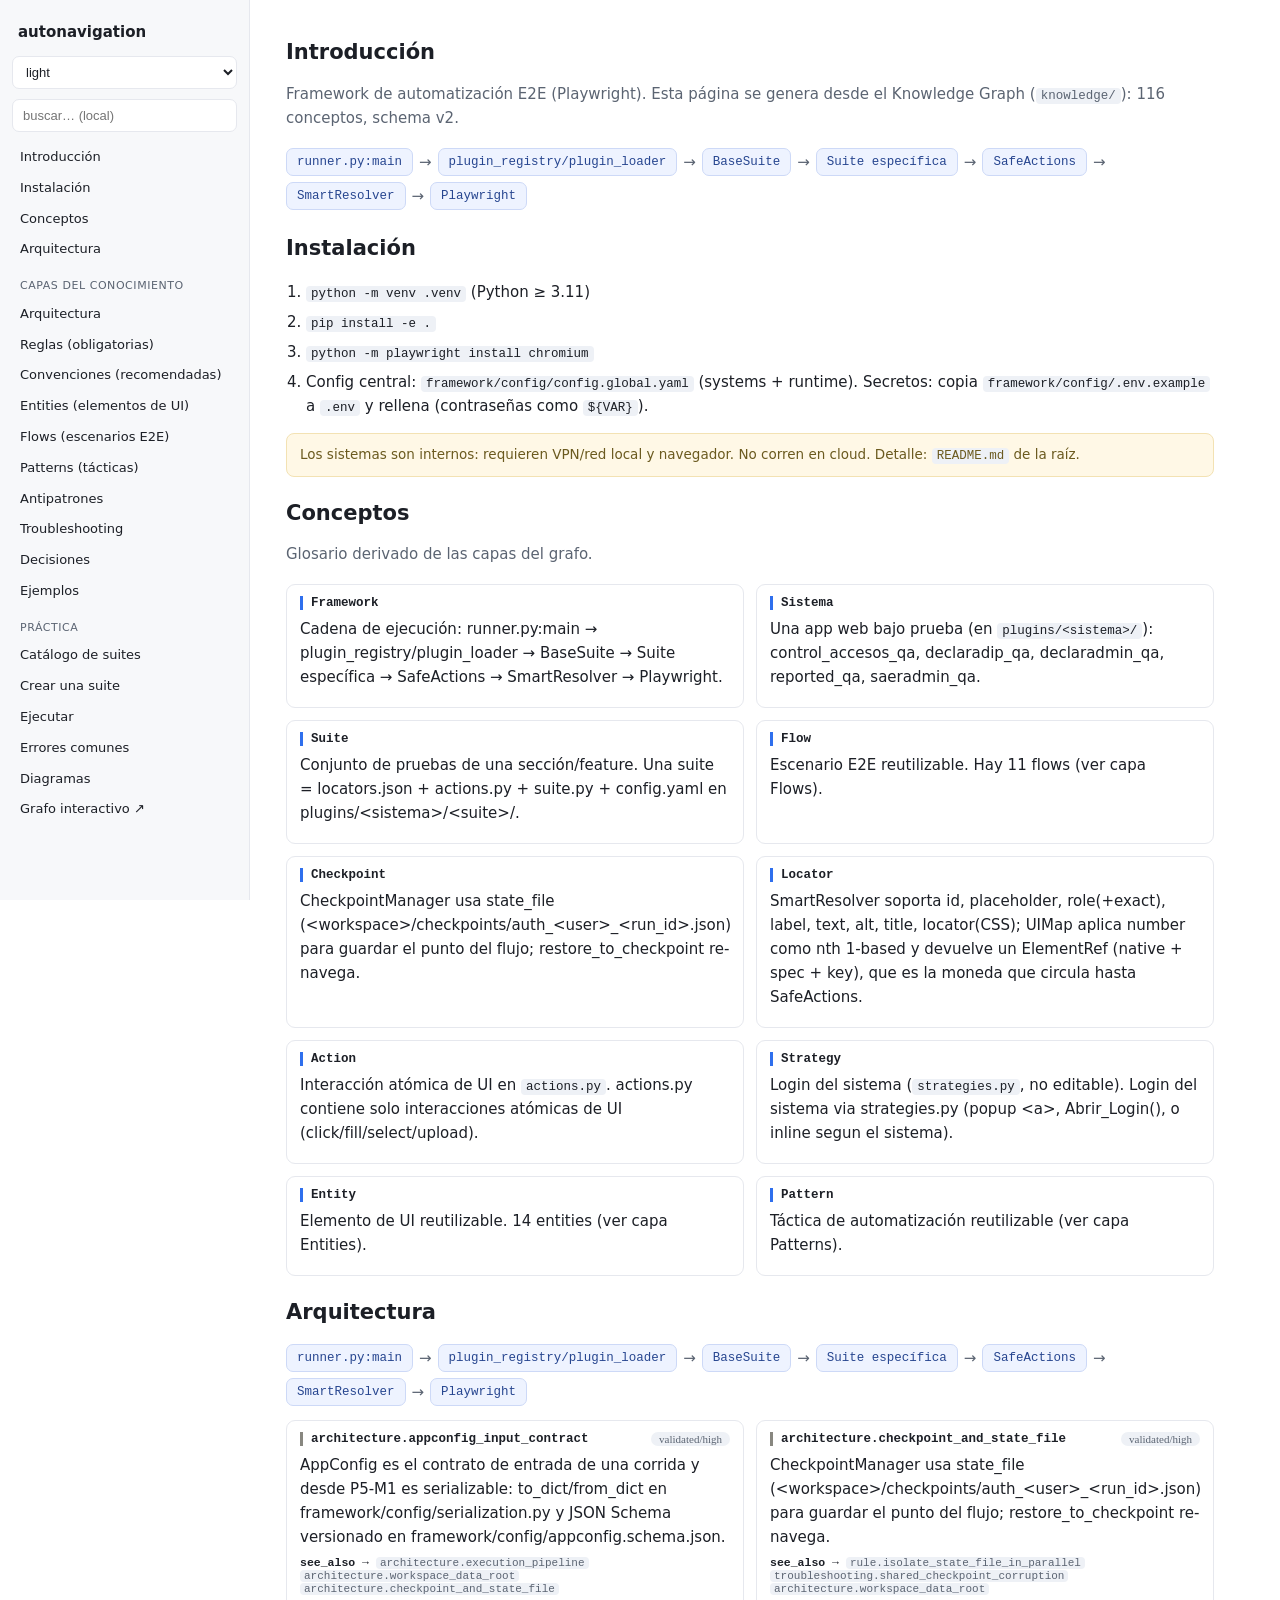
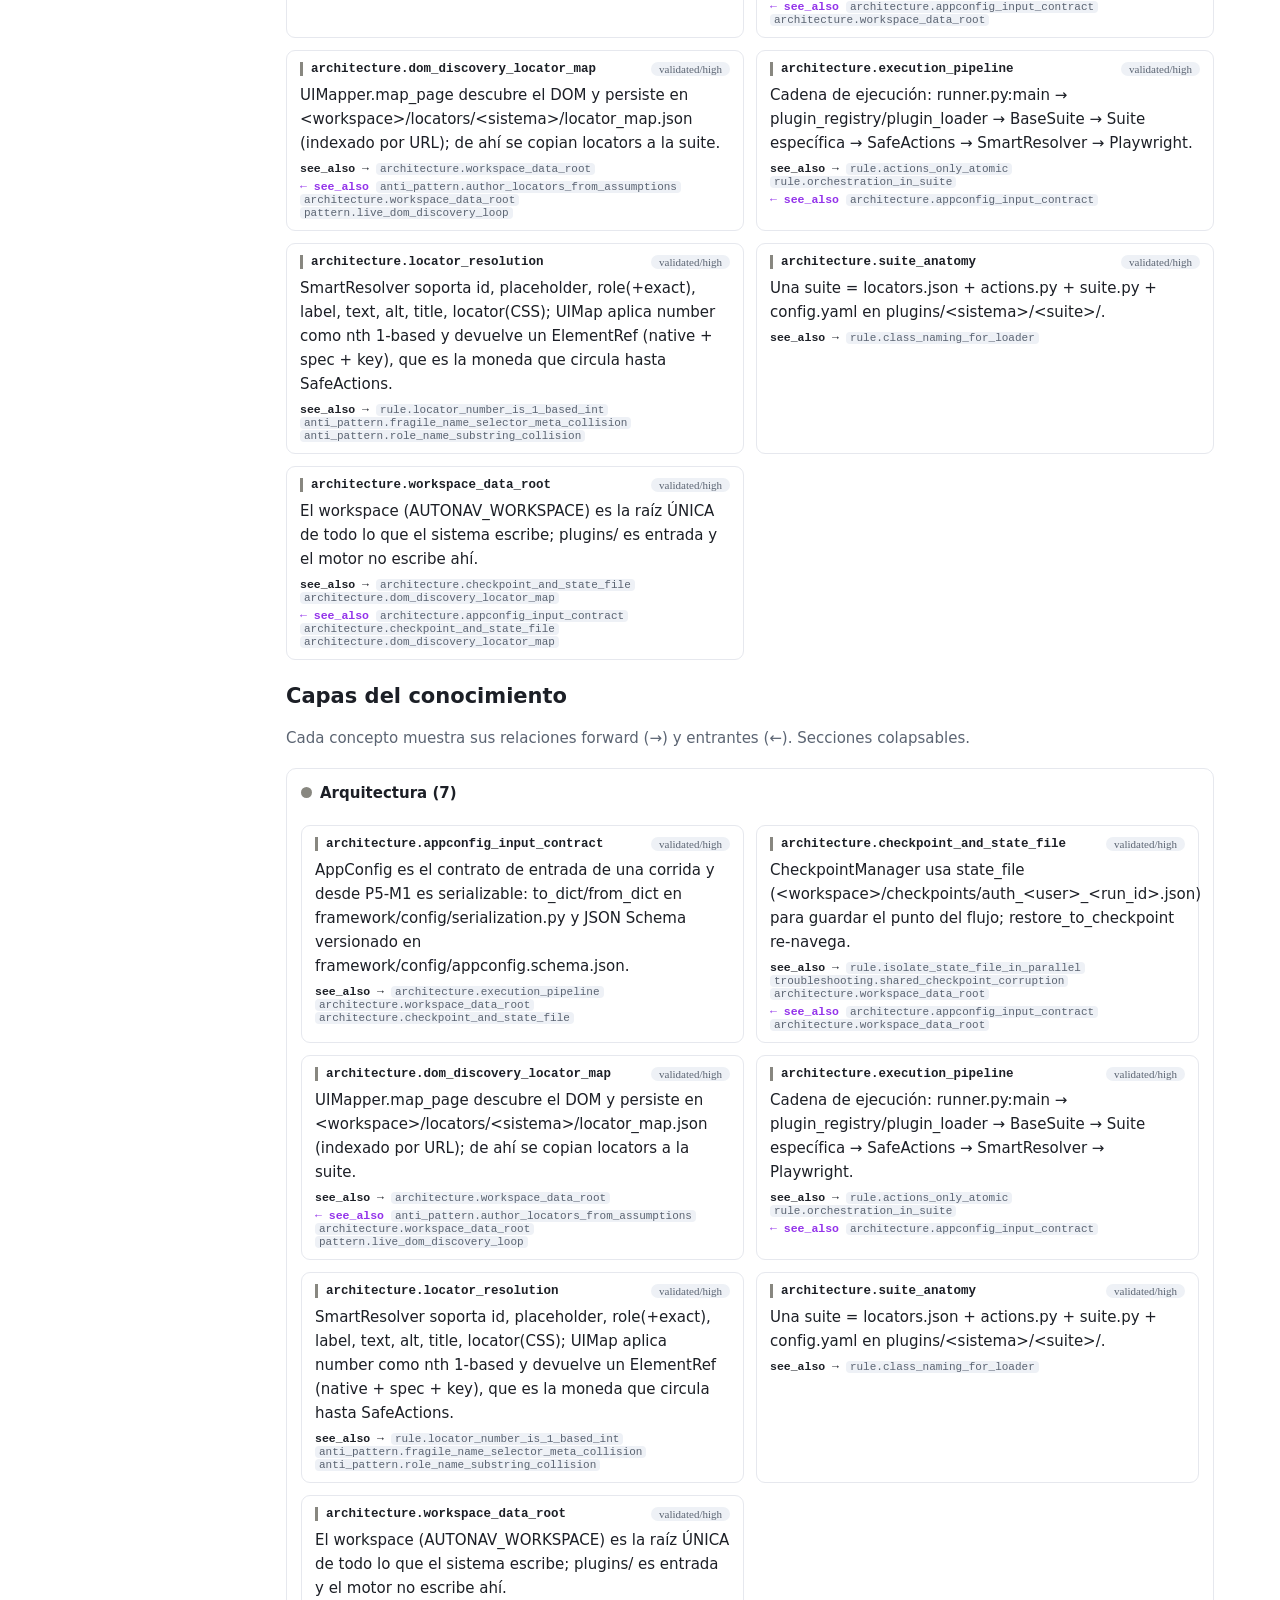
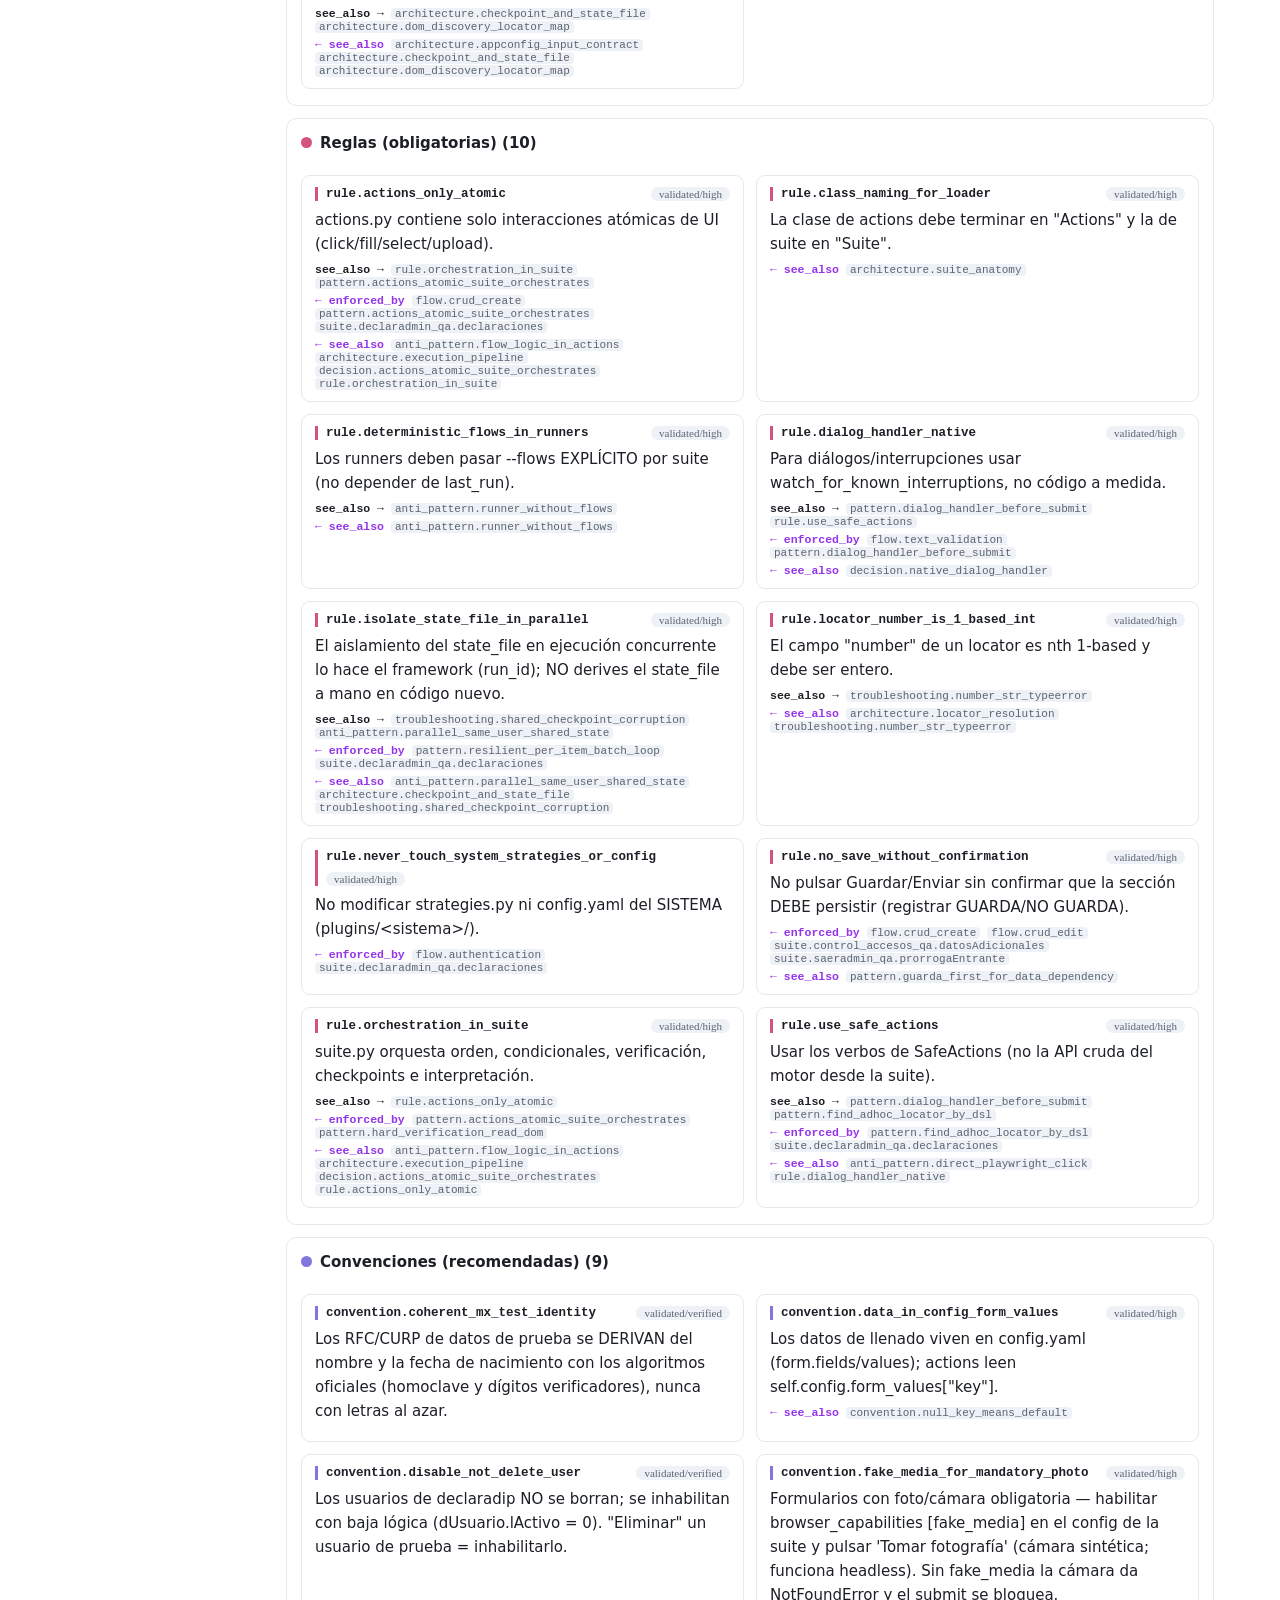
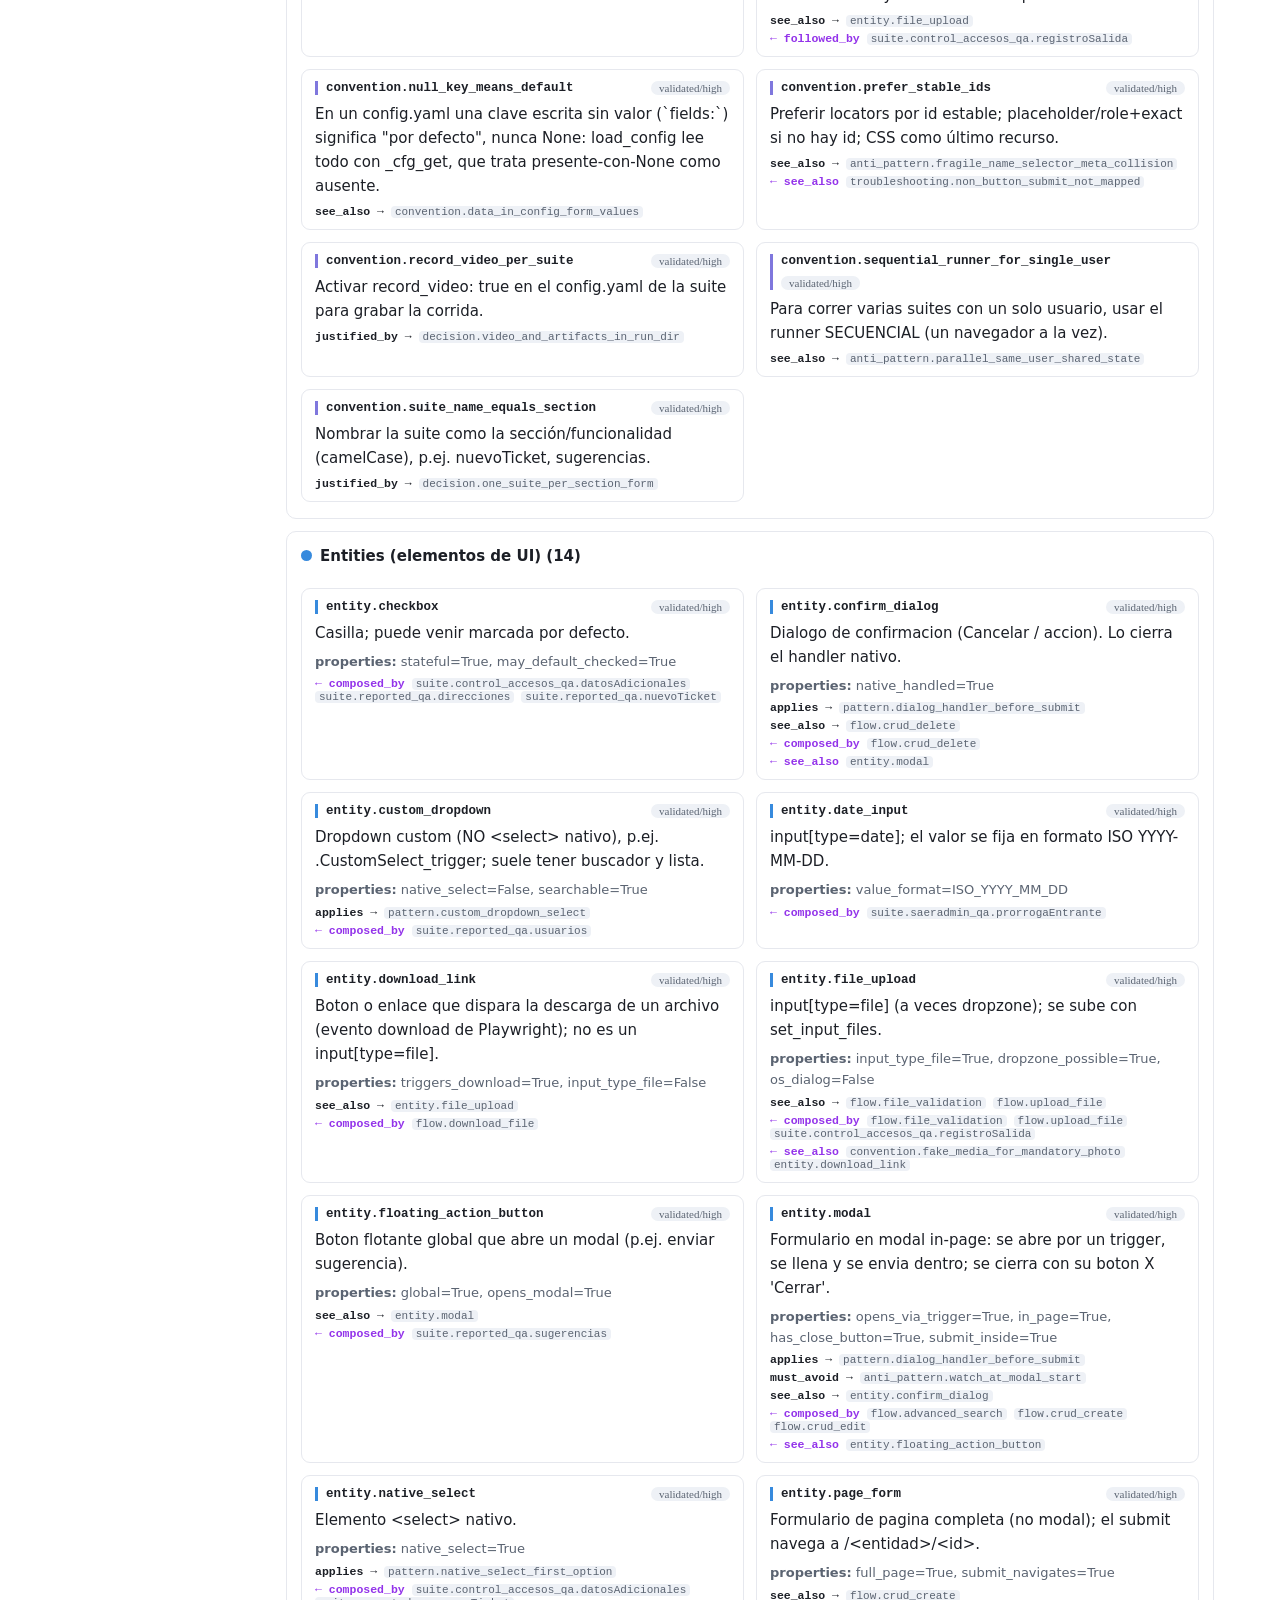
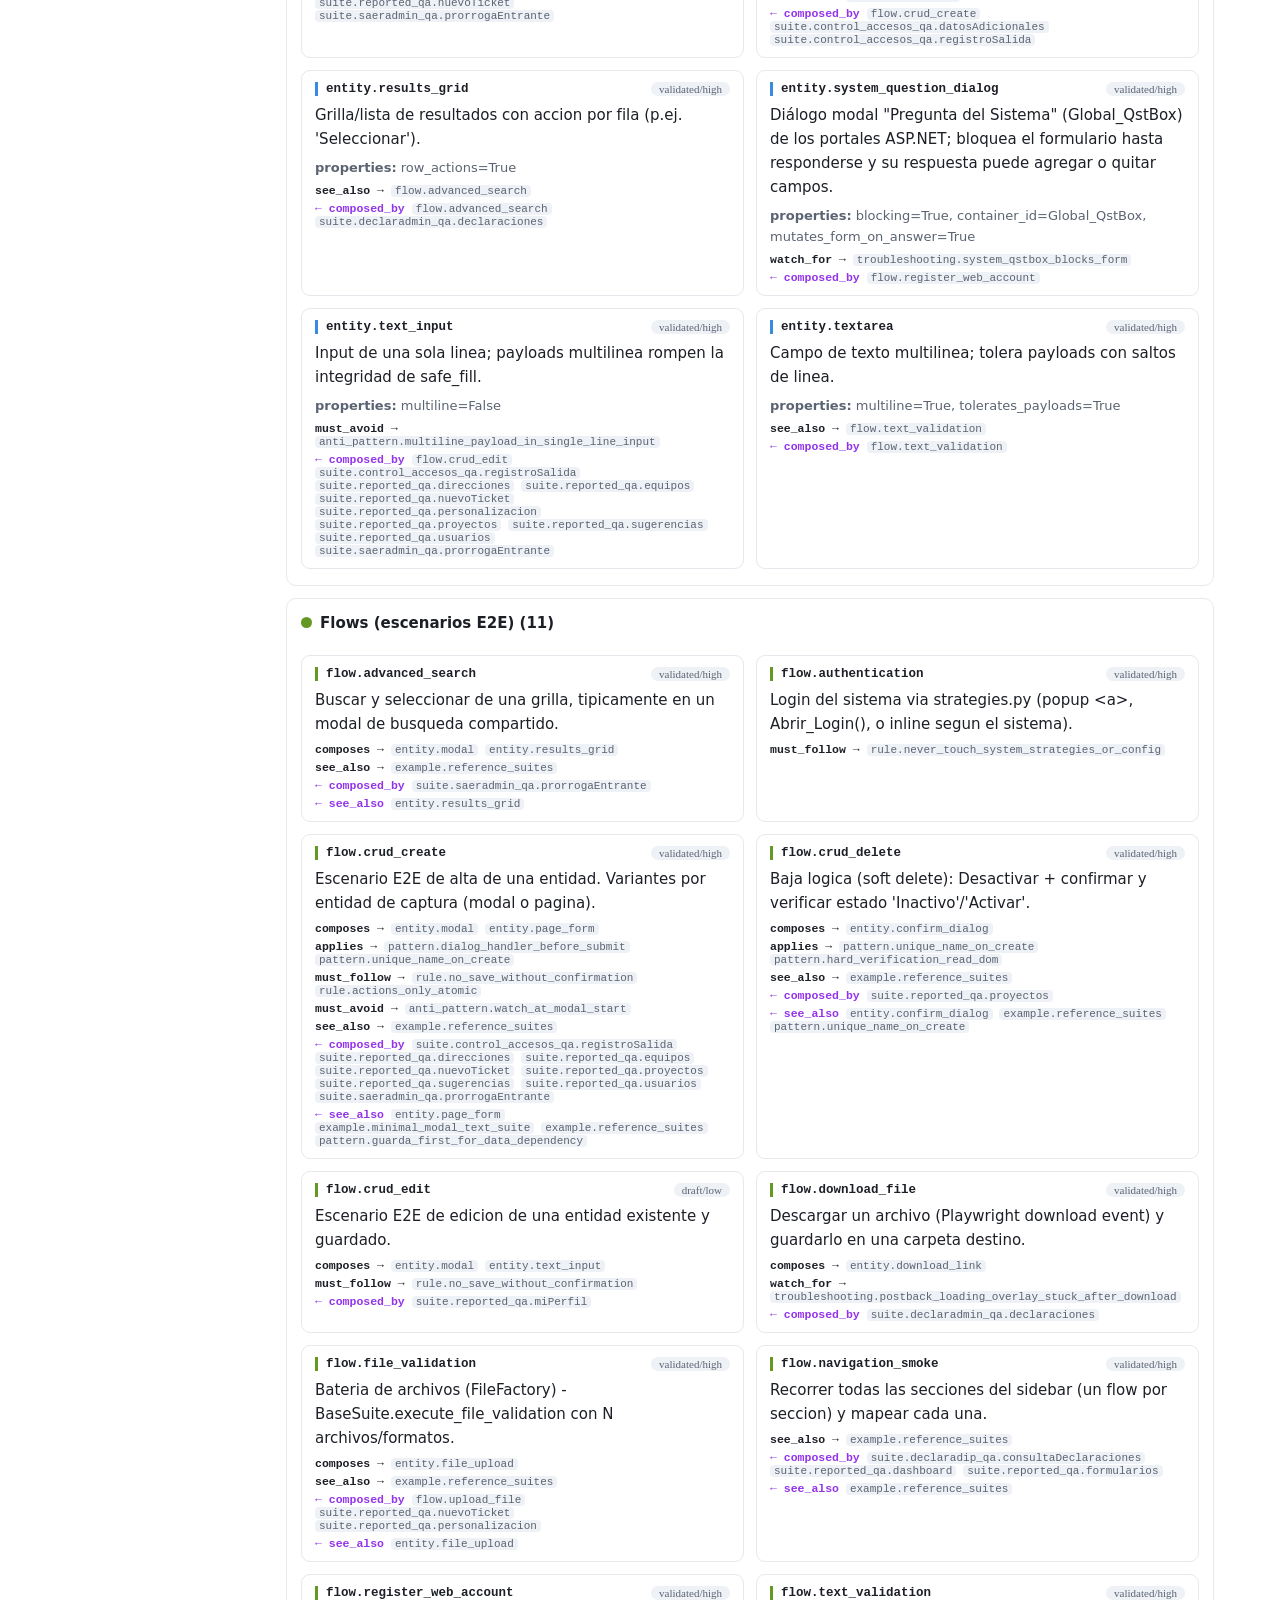
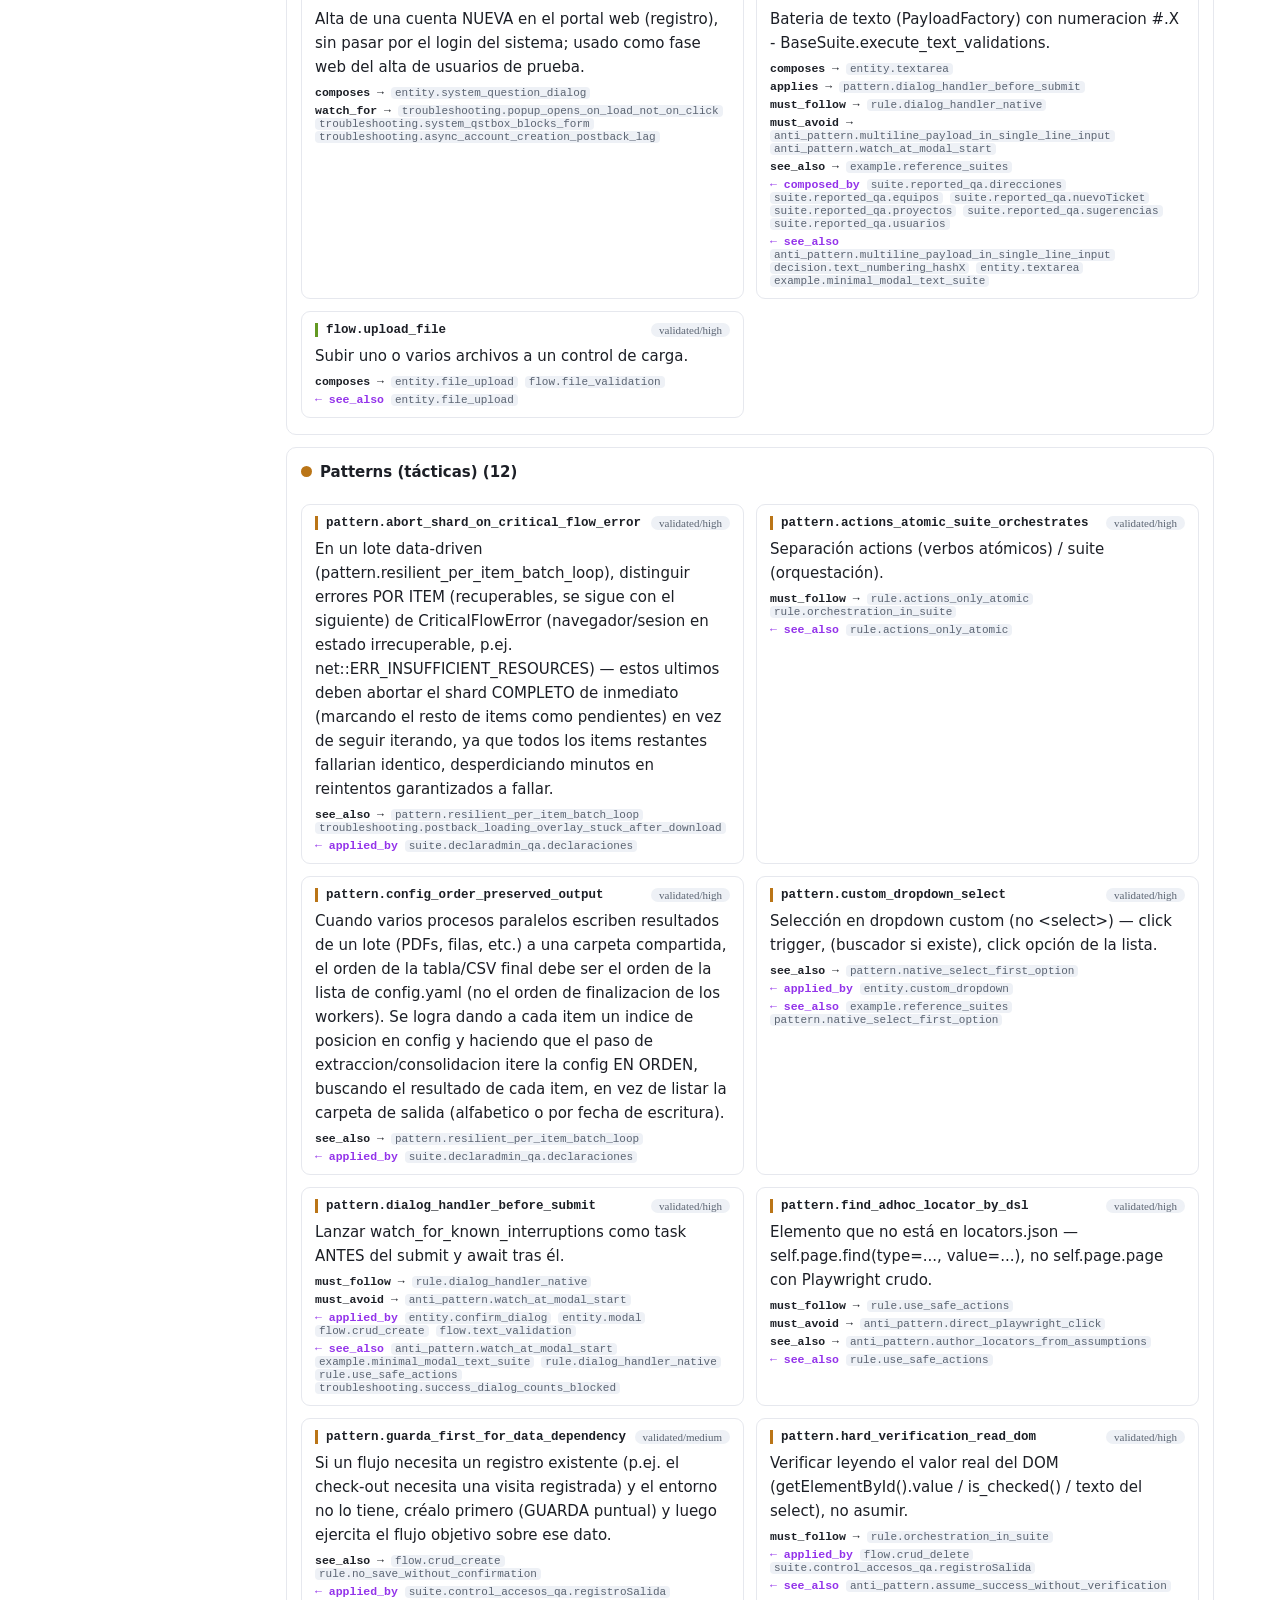
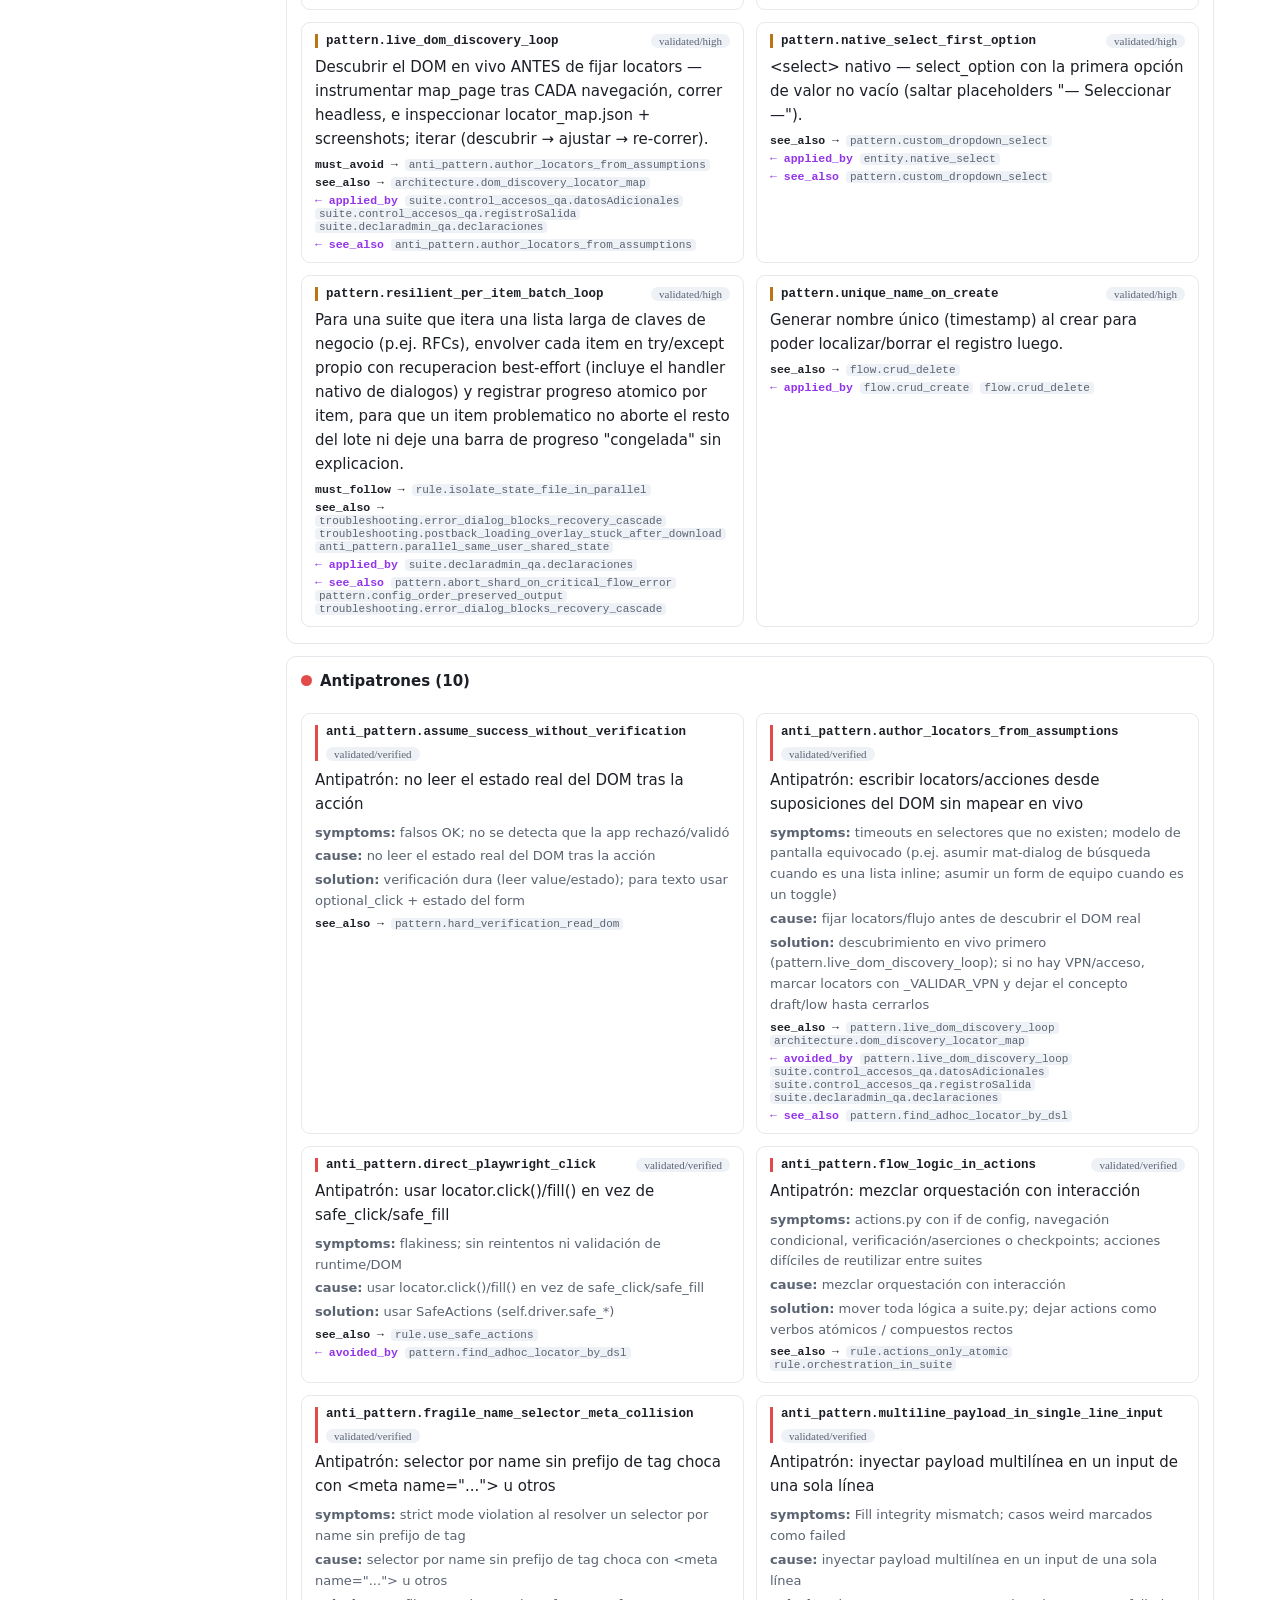
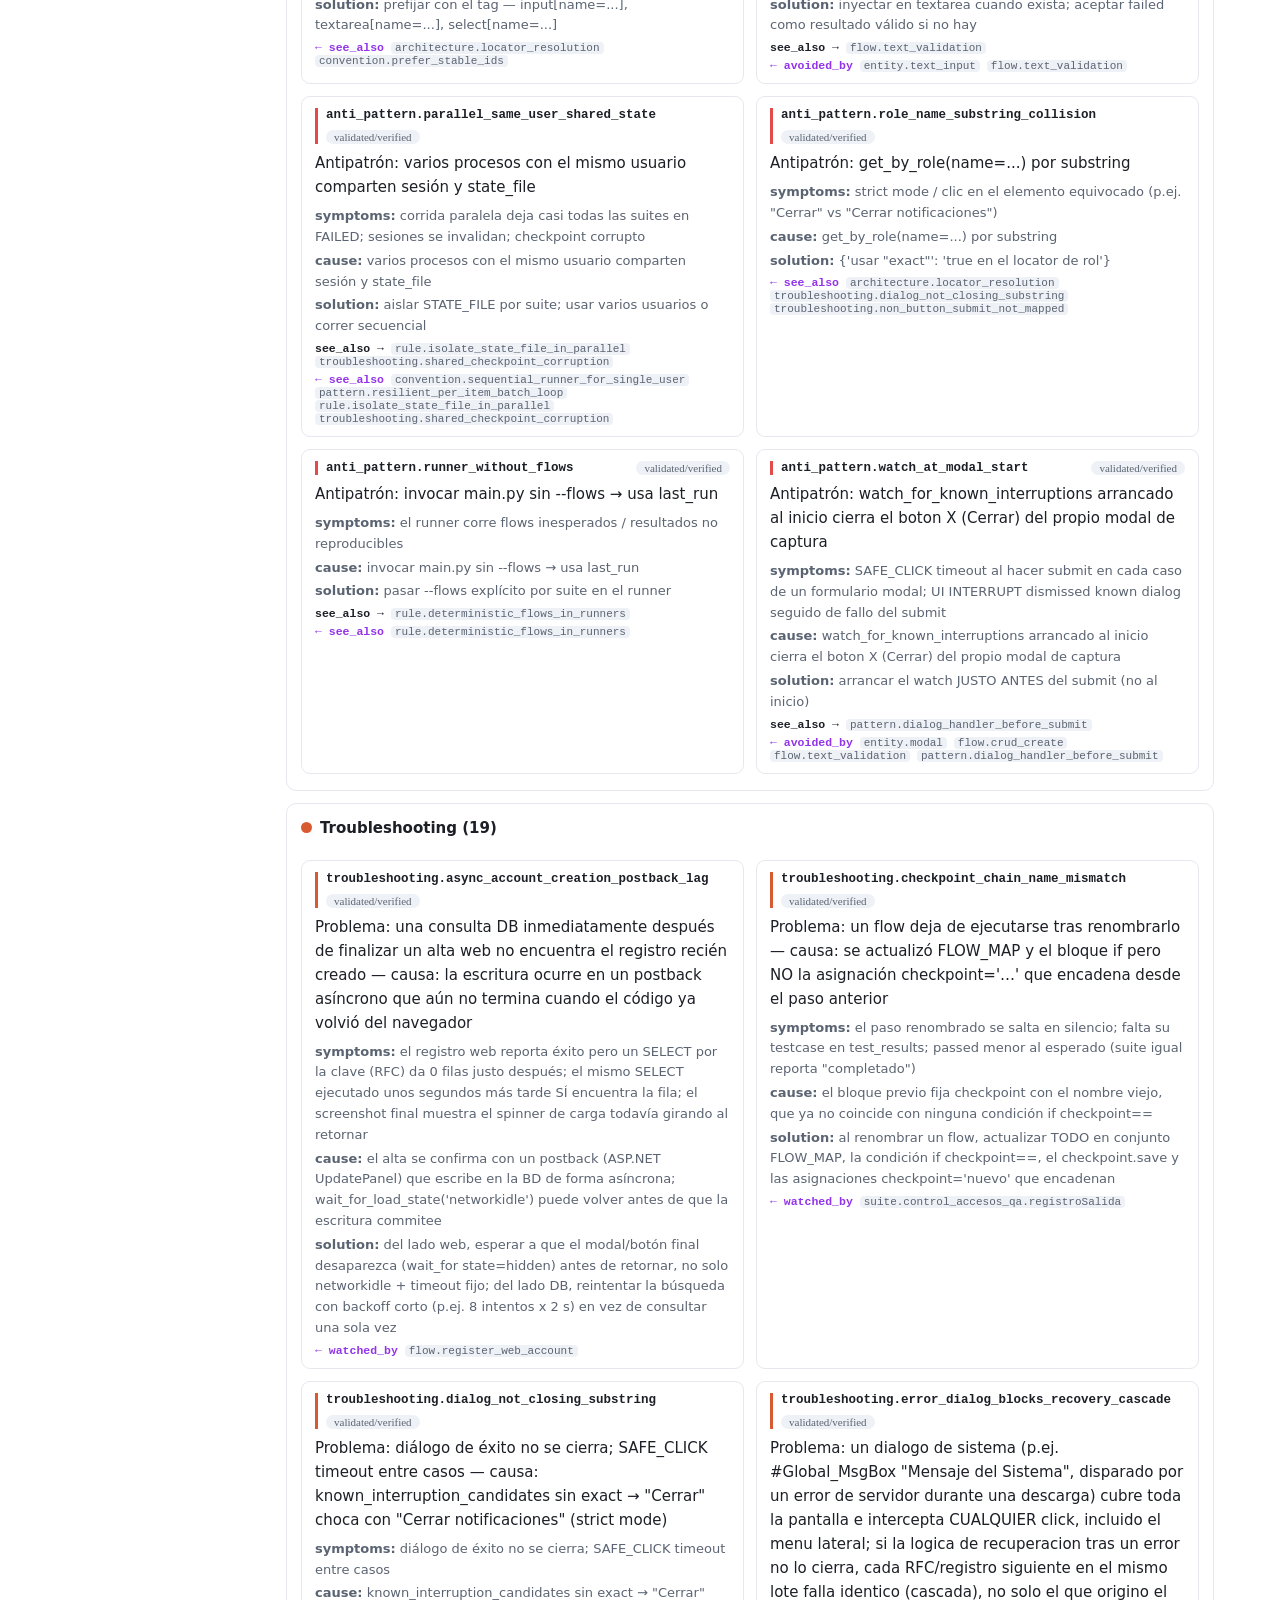
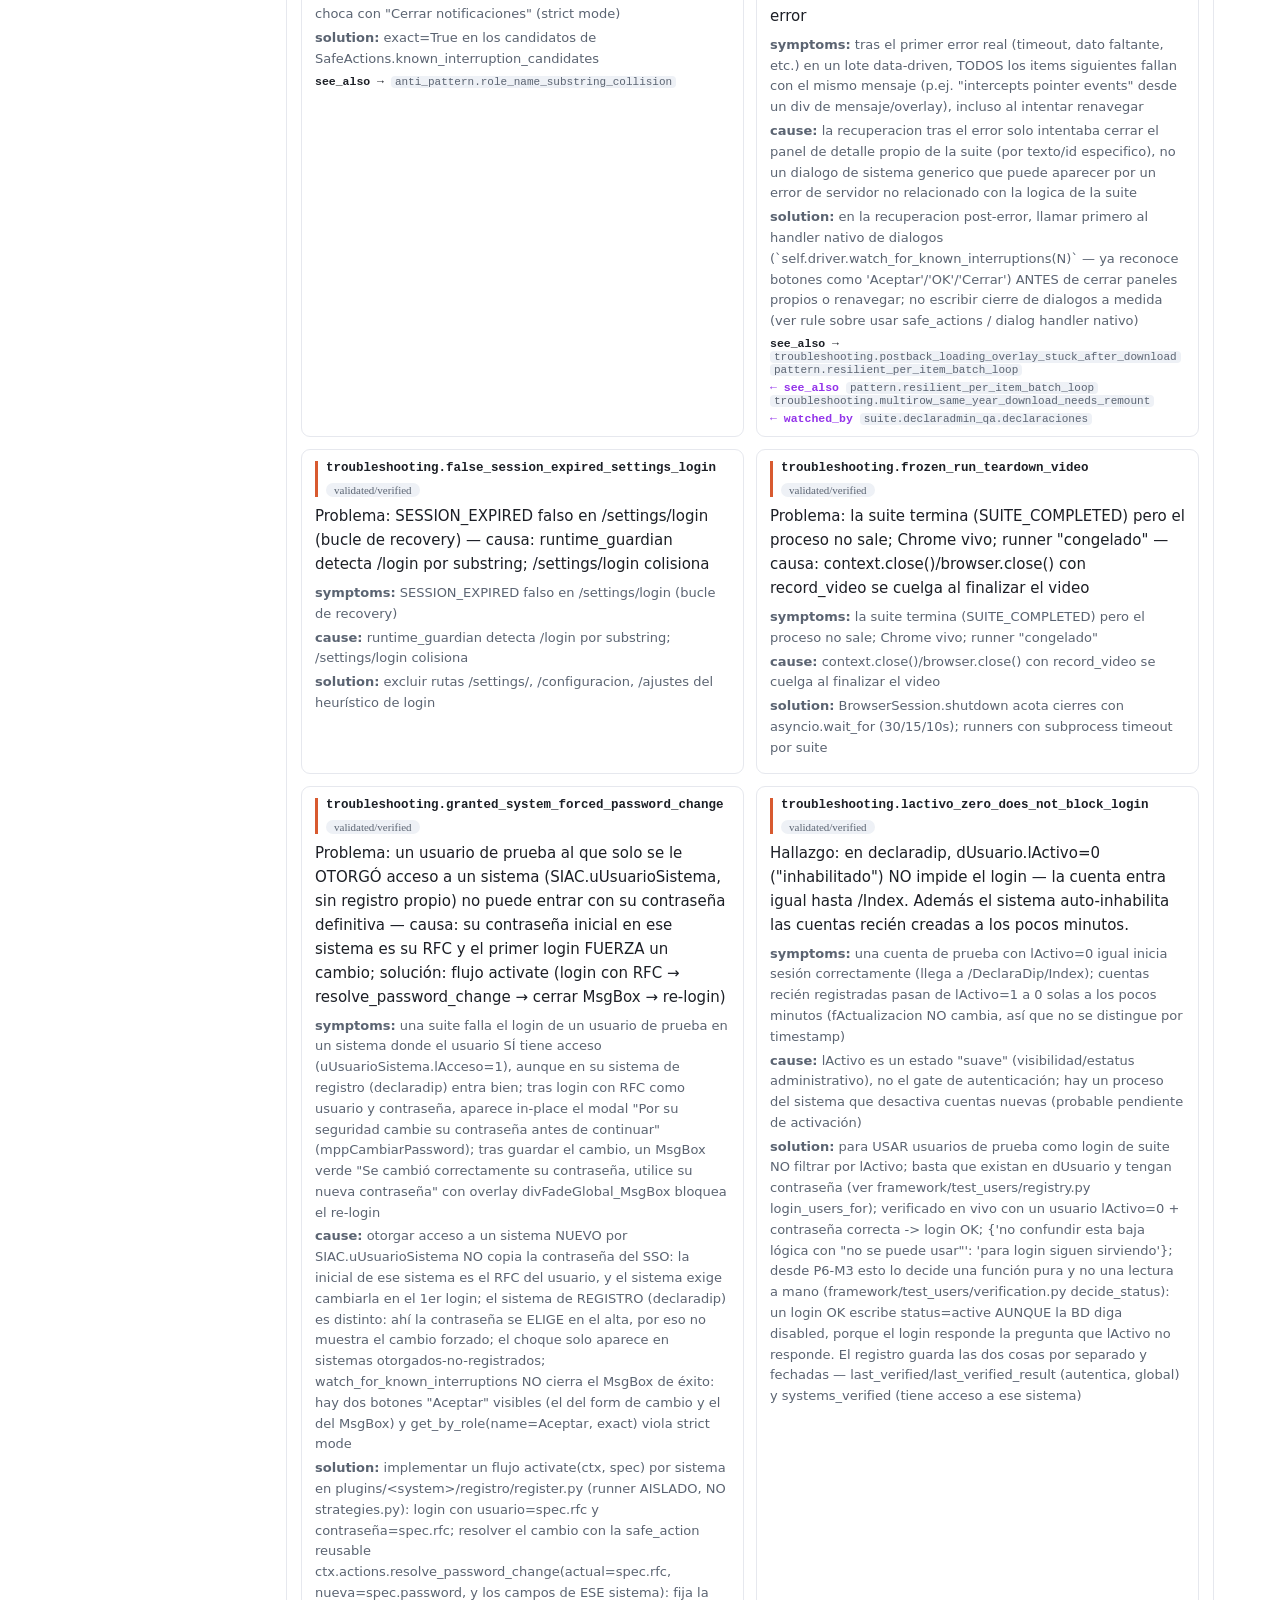
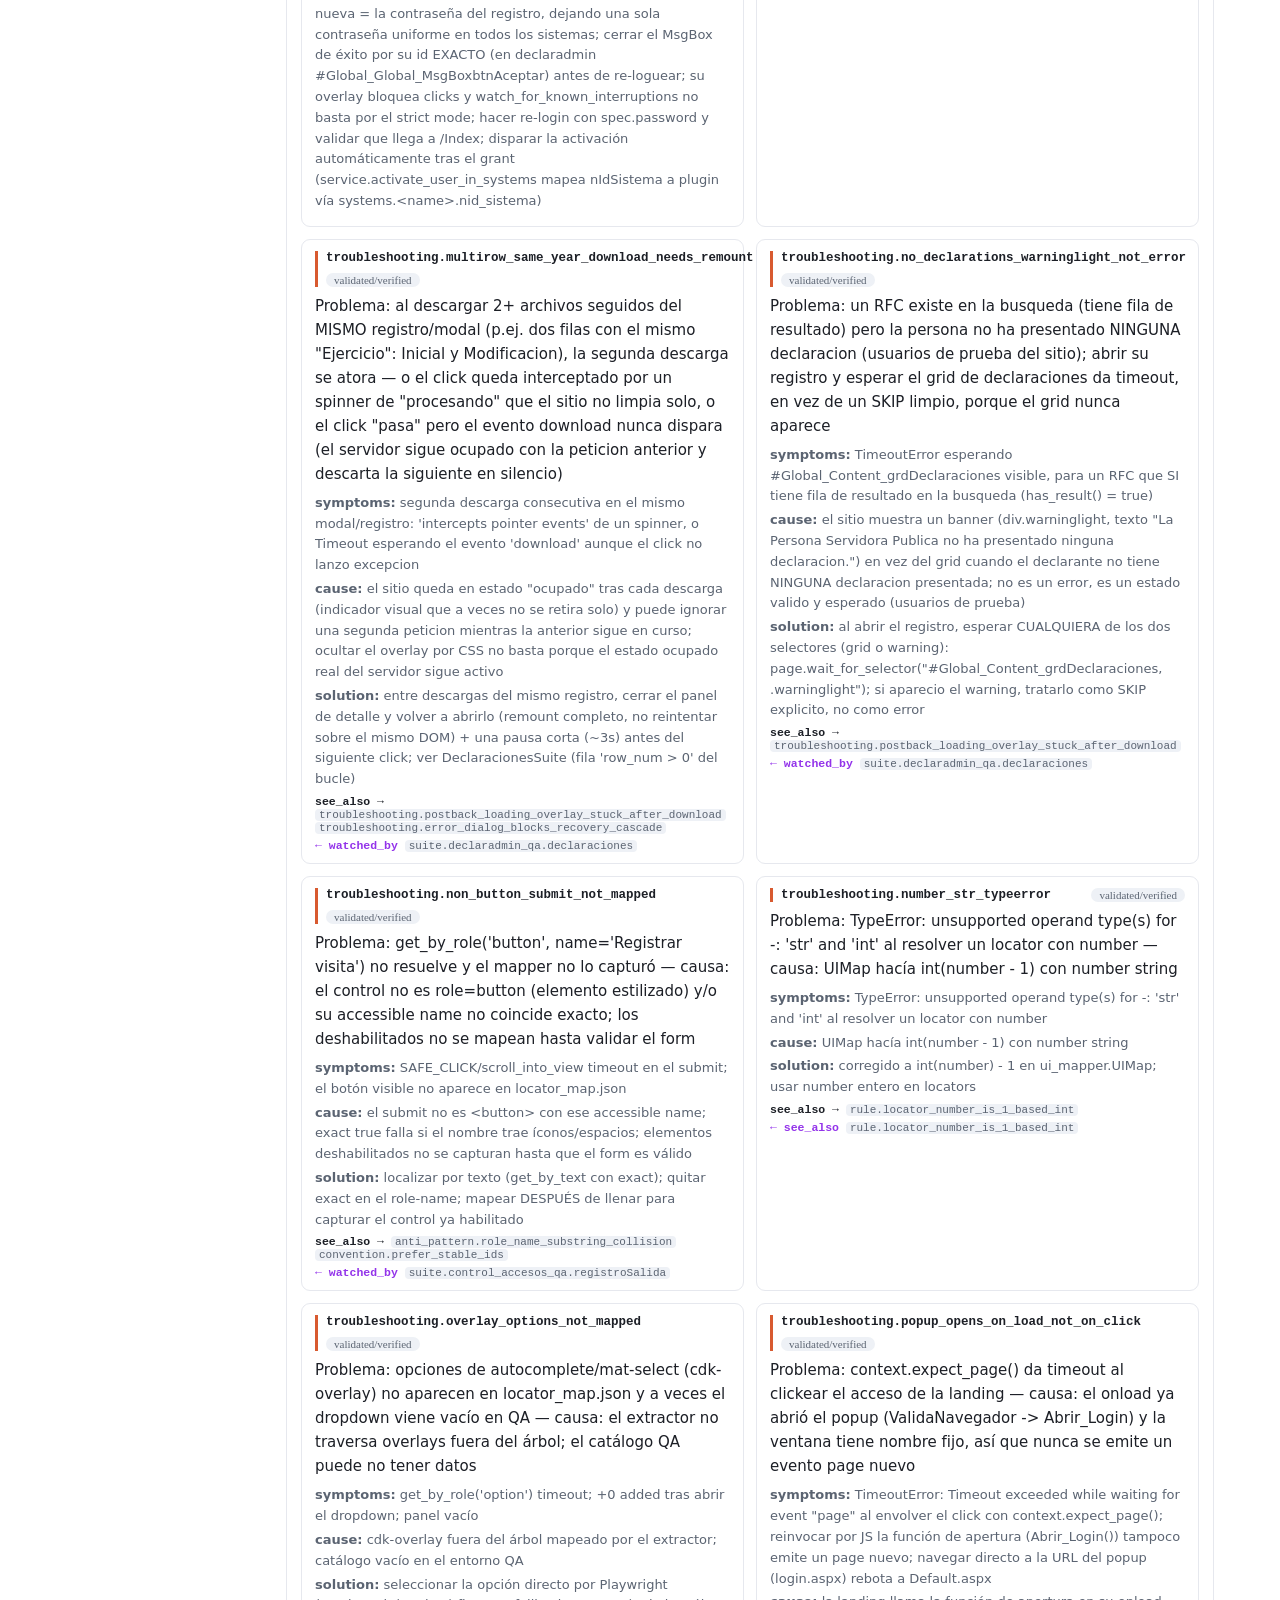
==== commit 2d8f2c69: "publish: site (a36ba31) [skip ci]" ====
--- a/tutorial.html
+++ b/tutorial.html
@@ -56,13 +56,13 @@
 <!-- ===== Instalación ===== -->
 <section id="setup" class="doc"><h2>Instalación</h2><ol class="steps"><li><code>python -m venv .venv</code> (Python ≥ 3.11)</li><li><code>pip install -e .</code></li><li><code>python -m playwright install chromium</code></li><li>Config central: <code>framework/config/config.global.yaml</code> (systems + runtime). Secretos: copia <code>framework/config/.env.example</code> a <code>.env</code> y rellena (contraseñas como <code>${VAR}</code>).</li></ol><div class="note">Los sistemas son internos: requieren VPN/red local y navegador. No corren en cloud. Detalle: <code>README.md</code> de la raíz.</div></section>
 <!-- ===== Conceptos ===== -->
-<section id="conceptos" class="doc"><h2>Conceptos</h2><p class="lead">Glosario derivado de las capas del grafo.</p><div class="grid"><div class="card searchable" data-text="framework cadena de ejecución: runner.py:main → plugin_registry/plugin_loader → basesuite → suite específica → safeactions → smartresolver → playwright."><div class="cid">Framework</div><div class="cdesc">Cadena de ejecución: runner.py:main → plugin_registry/plugin_loader → BaseSuite → Suite específica → SafeActions → SmartResolver → Playwright.</div></div><div class="card searchable" data-text="sistema una app web bajo prueba (en &lt;code&gt;plugins/&amp;lt;sistema&amp;gt;/&lt;/code&gt;): control_accesos_qa, declaradip_qa, declaradmin_qa, reported_qa, saeradmin_qa."><div class="cid">Sistema</div><div class="cdesc">Una app web bajo prueba (en <code>plugins/&lt;sistema&gt;/</code>): control_accesos_qa, declaradip_qa, declaradmin_qa, reported_qa, saeradmin_qa.</div></div><div class="card searchable" data-text="suite conjunto de pruebas de una sección/feature. una suite = locators.json + actions.py + suite.py + config.yaml en plugins/&amp;lt;sistema&amp;gt;/&amp;lt;suite&amp;gt;/."><div class="cid">Suite</div><div class="cdesc">Conjunto de pruebas de una sección/feature. Una suite = locators.json + actions.py + suite.py + config.yaml en plugins/&lt;sistema&gt;/&lt;suite&gt;/.</div></div><div class="card searchable" data-text="flow escenario e2e reutilizable. hay 11 flows (ver capa flows)."><div class="cid">Flow</div><div class="cdesc">Escenario E2E reutilizable. Hay 11 flows (ver capa Flows).</div></div><div class="card searchable" data-text="checkpoint checkpointmanager usa state_file (&amp;lt;workspace&amp;gt;/checkpoints/auth_&amp;lt;user&amp;gt;_&amp;lt;run_id&amp;gt;.json) para guardar el punto del flujo; restore_to_checkpoint re-navega."><div class="cid">Checkpoint</div><div class="cdesc">CheckpointManager usa state_file (&lt;workspace&gt;/checkpoints/auth_&lt;user&gt;_&lt;run_id&gt;.json) para guardar el punto del flujo; restore_to_checkpoint re-navega.</div></div><div class="card searchable" data-text="locator smartresolver soporta id, placeholder, role(+exact), label, text, alt, title, locator(css); uimap aplica number como nth 1-based."><div class="cid">Locator</div><div class="cdesc">SmartResolver soporta id, placeholder, role(+exact), label, text, alt, title, locator(CSS); UIMap aplica number como nth 1-based.</div></div><div class="card searchable" data-text="action interacción atómica de ui en &lt;code&gt;actions.py&lt;/code&gt;. actions.py contiene solo interacciones atómicas de ui (click/fill/select/upload)."><div class="cid">Action</div><div class="cdesc">Interacción atómica de UI en <code>actions.py</code>. actions.py contiene solo interacciones atómicas de UI (click/fill/select/upload).</div></div><div class="card searchable" data-text="strategy login del sistema (&lt;code&gt;strategies.py&lt;/code&gt;, no editable). login del sistema via strategies.py (popup &amp;lt;a&amp;gt;, abrir_login(), o inline segun el sistema)."><div class="cid">Strategy</div><div class="cdesc">Login del sistema (<code>strategies.py</code>, no editable). Login del sistema via strategies.py (popup &lt;a&gt;, Abrir_Login(), o inline segun el sistema).</div></div><div class="card searchable" data-text="entity elemento de ui reutilizable. 14 entities (ver capa entities)."><div class="cid">Entity</div><div class="cdesc">Elemento de UI reutilizable. 14 entities (ver capa Entities).</div></div><div class="card searchable" data-text="pattern táctica de automatización reutilizable (ver capa patterns)."><div class="cid">Pattern</div><div class="cdesc">Táctica de automatización reutilizable (ver capa Patterns).</div></div></div></section>
+<section id="conceptos" class="doc"><h2>Conceptos</h2><p class="lead">Glosario derivado de las capas del grafo.</p><div class="grid"><div class="card searchable" data-text="framework cadena de ejecución: runner.py:main → plugin_registry/plugin_loader → basesuite → suite específica → safeactions → smartresolver → playwright."><div class="cid">Framework</div><div class="cdesc">Cadena de ejecución: runner.py:main → plugin_registry/plugin_loader → BaseSuite → Suite específica → SafeActions → SmartResolver → Playwright.</div></div><div class="card searchable" data-text="sistema una app web bajo prueba (en &lt;code&gt;plugins/&amp;lt;sistema&amp;gt;/&lt;/code&gt;): control_accesos_qa, declaradip_qa, declaradmin_qa, reported_qa, saeradmin_qa."><div class="cid">Sistema</div><div class="cdesc">Una app web bajo prueba (en <code>plugins/&lt;sistema&gt;/</code>): control_accesos_qa, declaradip_qa, declaradmin_qa, reported_qa, saeradmin_qa.</div></div><div class="card searchable" data-text="suite conjunto de pruebas de una sección/feature. una suite = locators.json + actions.py + suite.py + config.yaml en plugins/&amp;lt;sistema&amp;gt;/&amp;lt;suite&amp;gt;/."><div class="cid">Suite</div><div class="cdesc">Conjunto de pruebas de una sección/feature. Una suite = locators.json + actions.py + suite.py + config.yaml en plugins/&lt;sistema&gt;/&lt;suite&gt;/.</div></div><div class="card searchable" data-text="flow escenario e2e reutilizable. hay 11 flows (ver capa flows)."><div class="cid">Flow</div><div class="cdesc">Escenario E2E reutilizable. Hay 11 flows (ver capa Flows).</div></div><div class="card searchable" data-text="checkpoint checkpointmanager usa state_file (&amp;lt;workspace&amp;gt;/checkpoints/auth_&amp;lt;user&amp;gt;_&amp;lt;run_id&amp;gt;.json) para guardar el punto del flujo; restore_to_checkpoint re-navega."><div class="cid">Checkpoint</div><div class="cdesc">CheckpointManager usa state_file (&lt;workspace&gt;/checkpoints/auth_&lt;user&gt;_&lt;run_id&gt;.json) para guardar el punto del flujo; restore_to_checkpoint re-navega.</div></div><div class="card searchable" data-text="locator smartresolver soporta id, placeholder, role(+exact), label, text, alt, title, locator(css); uimap aplica number como nth 1-based y devuelve un elementref (native + spec + key), que es la moneda que circula hasta safeactions."><div class="cid">Locator</div><div class="cdesc">SmartResolver soporta id, placeholder, role(+exact), label, text, alt, title, locator(CSS); UIMap aplica number como nth 1-based y devuelve un ElementRef (native + spec + key), que es la moneda que circula hasta SafeActions.</div></div><div class="card searchable" data-text="action interacción atómica de ui en &lt;code&gt;actions.py&lt;/code&gt;. actions.py contiene solo interacciones atómicas de ui (click/fill/select/upload)."><div class="cid">Action</div><div class="cdesc">Interacción atómica de UI en <code>actions.py</code>. actions.py contiene solo interacciones atómicas de UI (click/fill/select/upload).</div></div><div class="card searchable" data-text="strategy login del sistema (&lt;code&gt;strategies.py&lt;/code&gt;, no editable). login del sistema via strategies.py (popup &amp;lt;a&amp;gt;, abrir_login(), o inline segun el sistema)."><div class="cid">Strategy</div><div class="cdesc">Login del sistema (<code>strategies.py</code>, no editable). Login del sistema via strategies.py (popup &lt;a&gt;, Abrir_Login(), o inline segun el sistema).</div></div><div class="card searchable" data-text="entity elemento de ui reutilizable. 14 entities (ver capa entities)."><div class="cid">Entity</div><div class="cdesc">Elemento de UI reutilizable. 14 entities (ver capa Entities).</div></div><div class="card searchable" data-text="pattern táctica de automatización reutilizable (ver capa patterns)."><div class="cid">Pattern</div><div class="cdesc">Táctica de automatización reutilizable (ver capa Patterns).</div></div></div></section>
 <!-- ===== Arquitectura ===== -->
 <section id="arquitectura" class="doc"><h2>Arquitectura</h2><div class="pipe"><span class="pbox">runner.py:main</span><span class="parr">→</span><span class="pbox">plugin_registry/plugin_loader</span><span class="parr">→</span><span class="pbox">BaseSuite</span><span class="parr">→</span><span class="pbox">Suite específica</span><span class="parr">→</span><span class="pbox">SafeActions</span><span class="parr">→</span><span class="pbox">SmartResolver</span><span class="parr">→</span><span class="pbox">Playwright</span></div><div class="grid"><div class="card searchable" data-text="architecture.appconfig_input_contract appconfig es el contrato de entrada de una corrida y desde p5-m1 es serializable: to_dict/from_dict en framework/config/serialization.py y json schema versionado en framework/config/appconfig.schema.json. " id="architecture.appconfig_input_contract"><div class="cid" style="border-color:var(--t-architecture,#888780)">architecture.appconfig_input_contract<span class="badge">validated/high</span></div><div class="cdesc">AppConfig es el contrato de entrada de una corrida y desde P5-M1 es serializable: to_dict/from_dict en framework/config/serialization.py y JSON Schema versionado en framework/config/appconfig.schema.json.</div><div class="rel"><b>see_also →</b> <code>architecture.execution_pipeline</code> <code>architecture.workspace_data_root</code> <code>architecture.checkpoint_and_state_file</code></div></div>
 <div class="card searchable" data-text="architecture.checkpoint_and_state_file checkpointmanager usa state_file (&lt;workspace&gt;/checkpoints/auth_&lt;user&gt;_&lt;run_id&gt;.json) para guardar el punto del flujo; restore_to_checkpoint re-navega. " id="architecture.checkpoint_and_state_file"><div class="cid" style="border-color:var(--t-architecture,#888780)">architecture.checkpoint_and_state_file<span class="badge">validated/high</span></div><div class="cdesc">CheckpointManager usa state_file (&lt;workspace&gt;/checkpoints/auth_&lt;user&gt;_&lt;run_id&gt;.json) para guardar el punto del flujo; restore_to_checkpoint re-navega.</div><div class="rel"><b>see_also →</b> <code>rule.isolate_state_file_in_parallel</code> <code>troubleshooting.shared_checkpoint_corruption</code> <code>architecture.workspace_data_root</code></div><div class="rel rin"><b>← see_also</b> <code>architecture.appconfig_input_contract</code> <code>architecture.workspace_data_root</code></div></div>
 <div class="card searchable" data-text="architecture.dom_discovery_locator_map uimapper.map_page descubre el dom y persiste en &lt;workspace&gt;/locators/&lt;sistema&gt;/locator_map.json (indexado por url); de ahí se copian locators a la suite. " id="architecture.dom_discovery_locator_map"><div class="cid" style="border-color:var(--t-architecture,#888780)">architecture.dom_discovery_locator_map<span class="badge">validated/high</span></div><div class="cdesc">UIMapper.map_page descubre el DOM y persiste en &lt;workspace&gt;/locators/&lt;sistema&gt;/locator_map.json (indexado por URL); de ahí se copian locators a la suite.</div><div class="rel"><b>see_also →</b> <code>architecture.workspace_data_root</code></div><div class="rel rin"><b>← see_also</b> <code>anti_pattern.author_locators_from_assumptions</code> <code>architecture.workspace_data_root</code> <code>pattern.live_dom_discovery_loop</code></div></div>
 <div class="card searchable" data-text="architecture.execution_pipeline cadena de ejecución: runner.py:main → plugin_registry/plugin_loader → basesuite → suite específica → safeactions → smartresolver → playwright. " id="architecture.execution_pipeline"><div class="cid" style="border-color:var(--t-architecture,#888780)">architecture.execution_pipeline<span class="badge">validated/high</span></div><div class="cdesc">Cadena de ejecución: runner.py:main → plugin_registry/plugin_loader → BaseSuite → Suite específica → SafeActions → SmartResolver → Playwright.</div><div class="rel"><b>see_also →</b> <code>rule.actions_only_atomic</code> <code>rule.orchestration_in_suite</code></div><div class="rel rin"><b>← see_also</b> <code>architecture.appconfig_input_contract</code></div></div>
-<div class="card searchable" data-text="architecture.locator_resolution smartresolver soporta id, placeholder, role(+exact), label, text, alt, title, locator(css); uimap aplica number como nth 1-based. " id="architecture.locator_resolution"><div class="cid" style="border-color:var(--t-architecture,#888780)">architecture.locator_resolution<span class="badge">validated/high</span></div><div class="cdesc">SmartResolver soporta id, placeholder, role(+exact), label, text, alt, title, locator(CSS); UIMap aplica number como nth 1-based.</div><div class="rel"><b>see_also →</b> <code>rule.locator_number_is_1_based_int</code> <code>anti_pattern.fragile_name_selector_meta_collision</code> <code>anti_pattern.role_name_substring_collision</code></div></div>
+<div class="card searchable" data-text="architecture.locator_resolution smartresolver soporta id, placeholder, role(+exact), label, text, alt, title, locator(css); uimap aplica number como nth 1-based y devuelve un elementref (native + spec + key), que es la moneda que circula hasta safeactions. " id="architecture.locator_resolution"><div class="cid" style="border-color:var(--t-architecture,#888780)">architecture.locator_resolution<span class="badge">validated/high</span></div><div class="cdesc">SmartResolver soporta id, placeholder, role(+exact), label, text, alt, title, locator(CSS); UIMap aplica number como nth 1-based y devuelve un ElementRef (native + spec + key), que es la moneda que circula hasta SafeActions.</div><div class="rel"><b>see_also →</b> <code>rule.locator_number_is_1_based_int</code> <code>anti_pattern.fragile_name_selector_meta_collision</code> <code>anti_pattern.role_name_substring_collision</code></div></div>
 <div class="card searchable" data-text="architecture.suite_anatomy una suite = locators.json + actions.py + suite.py + config.yaml en plugins/&lt;sistema&gt;/&lt;suite&gt;/. " id="architecture.suite_anatomy"><div class="cid" style="border-color:var(--t-architecture,#888780)">architecture.suite_anatomy<span class="badge">validated/high</span></div><div class="cdesc">Una suite = locators.json + actions.py + suite.py + config.yaml en plugins/&lt;sistema&gt;/&lt;suite&gt;/.</div><div class="rel"><b>see_also →</b> <code>rule.class_naming_for_loader</code></div></div>
 <div class="card searchable" data-text="architecture.workspace_data_root el workspace (autonav_workspace) es la raíz única de todo lo que el sistema escribe; plugins/ es entrada y el motor no escribe ahí. " id="architecture.workspace_data_root"><div class="cid" style="border-color:var(--t-architecture,#888780)">architecture.workspace_data_root<span class="badge">validated/high</span></div><div class="cdesc">El workspace (AUTONAV_WORKSPACE) es la raíz ÚNICA de todo lo que el sistema escribe; plugins/ es entrada y el motor no escribe ahí.</div><div class="rel"><b>see_also →</b> <code>architecture.checkpoint_and_state_file</code> <code>architecture.dom_discovery_locator_map</code></div><div class="rel rin"><b>← see_also</b> <code>architecture.appconfig_input_contract</code> <code>architecture.checkpoint_and_state_file</code> <code>architecture.dom_discovery_locator_map</code></div></div></div></section>
 <!-- ===== Capas del conocimiento ===== -->
@@ -70,7 +70,7 @@
 <div class="card searchable" data-text="architecture.checkpoint_and_state_file checkpointmanager usa state_file (&lt;workspace&gt;/checkpoints/auth_&lt;user&gt;_&lt;run_id&gt;.json) para guardar el punto del flujo; restore_to_checkpoint re-navega. " id="architecture.checkpoint_and_state_file"><div class="cid" style="border-color:var(--t-architecture,#888780)">architecture.checkpoint_and_state_file<span class="badge">validated/high</span></div><div class="cdesc">CheckpointManager usa state_file (&lt;workspace&gt;/checkpoints/auth_&lt;user&gt;_&lt;run_id&gt;.json) para guardar el punto del flujo; restore_to_checkpoint re-navega.</div><div class="rel"><b>see_also →</b> <code>rule.isolate_state_file_in_parallel</code> <code>troubleshooting.shared_checkpoint_corruption</code> <code>architecture.workspace_data_root</code></div><div class="rel rin"><b>← see_also</b> <code>architecture.appconfig_input_contract</code> <code>architecture.workspace_data_root</code></div></div>
 <div class="card searchable" data-text="architecture.dom_discovery_locator_map uimapper.map_page descubre el dom y persiste en &lt;workspace&gt;/locators/&lt;sistema&gt;/locator_map.json (indexado por url); de ahí se copian locators a la suite. " id="architecture.dom_discovery_locator_map"><div class="cid" style="border-color:var(--t-architecture,#888780)">architecture.dom_discovery_locator_map<span class="badge">validated/high</span></div><div class="cdesc">UIMapper.map_page descubre el DOM y persiste en &lt;workspace&gt;/locators/&lt;sistema&gt;/locator_map.json (indexado por URL); de ahí se copian locators a la suite.</div><div class="rel"><b>see_also →</b> <code>architecture.workspace_data_root</code></div><div class="rel rin"><b>← see_also</b> <code>anti_pattern.author_locators_from_assumptions</code> <code>architecture.workspace_data_root</code> <code>pattern.live_dom_discovery_loop</code></div></div>
 <div class="card searchable" data-text="architecture.execution_pipeline cadena de ejecución: runner.py:main → plugin_registry/plugin_loader → basesuite → suite específica → safeactions → smartresolver → playwright. " id="architecture.execution_pipeline"><div class="cid" style="border-color:var(--t-architecture,#888780)">architecture.execution_pipeline<span class="badge">validated/high</span></div><div class="cdesc">Cadena de ejecución: runner.py:main → plugin_registry/plugin_loader → BaseSuite → Suite específica → SafeActions → SmartResolver → Playwright.</div><div class="rel"><b>see_also →</b> <code>rule.actions_only_atomic</code> <code>rule.orchestration_in_suite</code></div><div class="rel rin"><b>← see_also</b> <code>architecture.appconfig_input_contract</code></div></div>
-<div class="card searchable" data-text="architecture.locator_resolution smartresolver soporta id, placeholder, role(+exact), label, text, alt, title, locator(css); uimap aplica number como nth 1-based. " id="architecture.locator_resolution"><div class="cid" style="border-color:var(--t-architecture,#888780)">architecture.locator_resolution<span class="badge">validated/high</span></div><div class="cdesc">SmartResolver soporta id, placeholder, role(+exact), label, text, alt, title, locator(CSS); UIMap aplica number como nth 1-based.</div><div class="rel"><b>see_also →</b> <code>rule.locator_number_is_1_based_int</code> <code>anti_pattern.fragile_name_selector_meta_collision</code> <code>anti_pattern.role_name_substring_collision</code></div></div>
+<div class="card searchable" data-text="architecture.locator_resolution smartresolver soporta id, placeholder, role(+exact), label, text, alt, title, locator(css); uimap aplica number como nth 1-based y devuelve un elementref (native + spec + key), que es la moneda que circula hasta safeactions. " id="architecture.locator_resolution"><div class="cid" style="border-color:var(--t-architecture,#888780)">architecture.locator_resolution<span class="badge">validated/high</span></div><div class="cdesc">SmartResolver soporta id, placeholder, role(+exact), label, text, alt, title, locator(CSS); UIMap aplica number como nth 1-based y devuelve un ElementRef (native + spec + key), que es la moneda que circula hasta SafeActions.</div><div class="rel"><b>see_also →</b> <code>rule.locator_number_is_1_based_int</code> <code>anti_pattern.fragile_name_selector_meta_collision</code> <code>anti_pattern.role_name_substring_collision</code></div></div>
 <div class="card searchable" data-text="architecture.suite_anatomy una suite = locators.json + actions.py + suite.py + config.yaml en plugins/&lt;sistema&gt;/&lt;suite&gt;/. " id="architecture.suite_anatomy"><div class="cid" style="border-color:var(--t-architecture,#888780)">architecture.suite_anatomy<span class="badge">validated/high</span></div><div class="cdesc">Una suite = locators.json + actions.py + suite.py + config.yaml en plugins/&lt;sistema&gt;/&lt;suite&gt;/.</div><div class="rel"><b>see_also →</b> <code>rule.class_naming_for_loader</code></div></div>
 <div class="card searchable" data-text="architecture.workspace_data_root el workspace (autonav_workspace) es la raíz única de todo lo que el sistema escribe; plugins/ es entrada y el motor no escribe ahí. " id="architecture.workspace_data_root"><div class="cid" style="border-color:var(--t-architecture,#888780)">architecture.workspace_data_root<span class="badge">validated/high</span></div><div class="cdesc">El workspace (AUTONAV_WORKSPACE) es la raíz ÚNICA de todo lo que el sistema escribe; plugins/ es entrada y el motor no escribe ahí.</div><div class="rel"><b>see_also →</b> <code>architecture.checkpoint_and_state_file</code> <code>architecture.dom_discovery_locator_map</code></div><div class="rel rin"><b>← see_also</b> <code>architecture.appconfig_input_contract</code> <code>architecture.checkpoint_and_state_file</code> <code>architecture.dom_discovery_locator_map</code></div></div></div></details><details class="layer" id="layer-rule" open><summary><span class="dot" style="background:var(--t-rule,#D4537E)"></span>Reglas (obligatorias) (10)</summary><div class="grid"><div class="card searchable" data-text="rule.actions_only_atomic actions.py contiene solo interacciones atómicas de ui (click/fill/select/upload). " id="rule.actions_only_atomic"><div class="cid" style="border-color:var(--t-rule,#D4537E)">rule.actions_only_atomic<span class="badge">validated/high</span></div><div class="cdesc">actions.py contiene solo interacciones atómicas de UI (click/fill/select/upload).</div><div class="rel"><b>see_also →</b> <code>rule.orchestration_in_suite</code> <code>pattern.actions_atomic_suite_orchestrates</code></div><div class="rel rin"><b>← enforced_by</b> <code>flow.crud_create</code> <code>pattern.actions_atomic_suite_orchestrates</code> <code>suite.declaradmin_qa.declaraciones</code></div><div class="rel rin"><b>← see_also</b> <code>anti_pattern.flow_logic_in_actions</code> <code>architecture.execution_pipeline</code> <code>decision.actions_atomic_suite_orchestrates</code> <code>rule.orchestration_in_suite</code></div></div>
 <div class="card searchable" data-text="rule.class_naming_for_loader la clase de actions debe terminar en &quot;actions&quot; y la de suite en &quot;suite&quot;. " id="rule.class_naming_for_loader"><div class="cid" style="border-color:var(--t-rule,#D4537E)">rule.class_naming_for_loader<span class="badge">validated/high</span></div><div class="cdesc">La clase de actions debe terminar en &quot;Actions&quot; y la de suite en &quot;Suite&quot;.</div><div class="rel rin"><b>← see_also</b> <code>architecture.suite_anatomy</code></div></div>
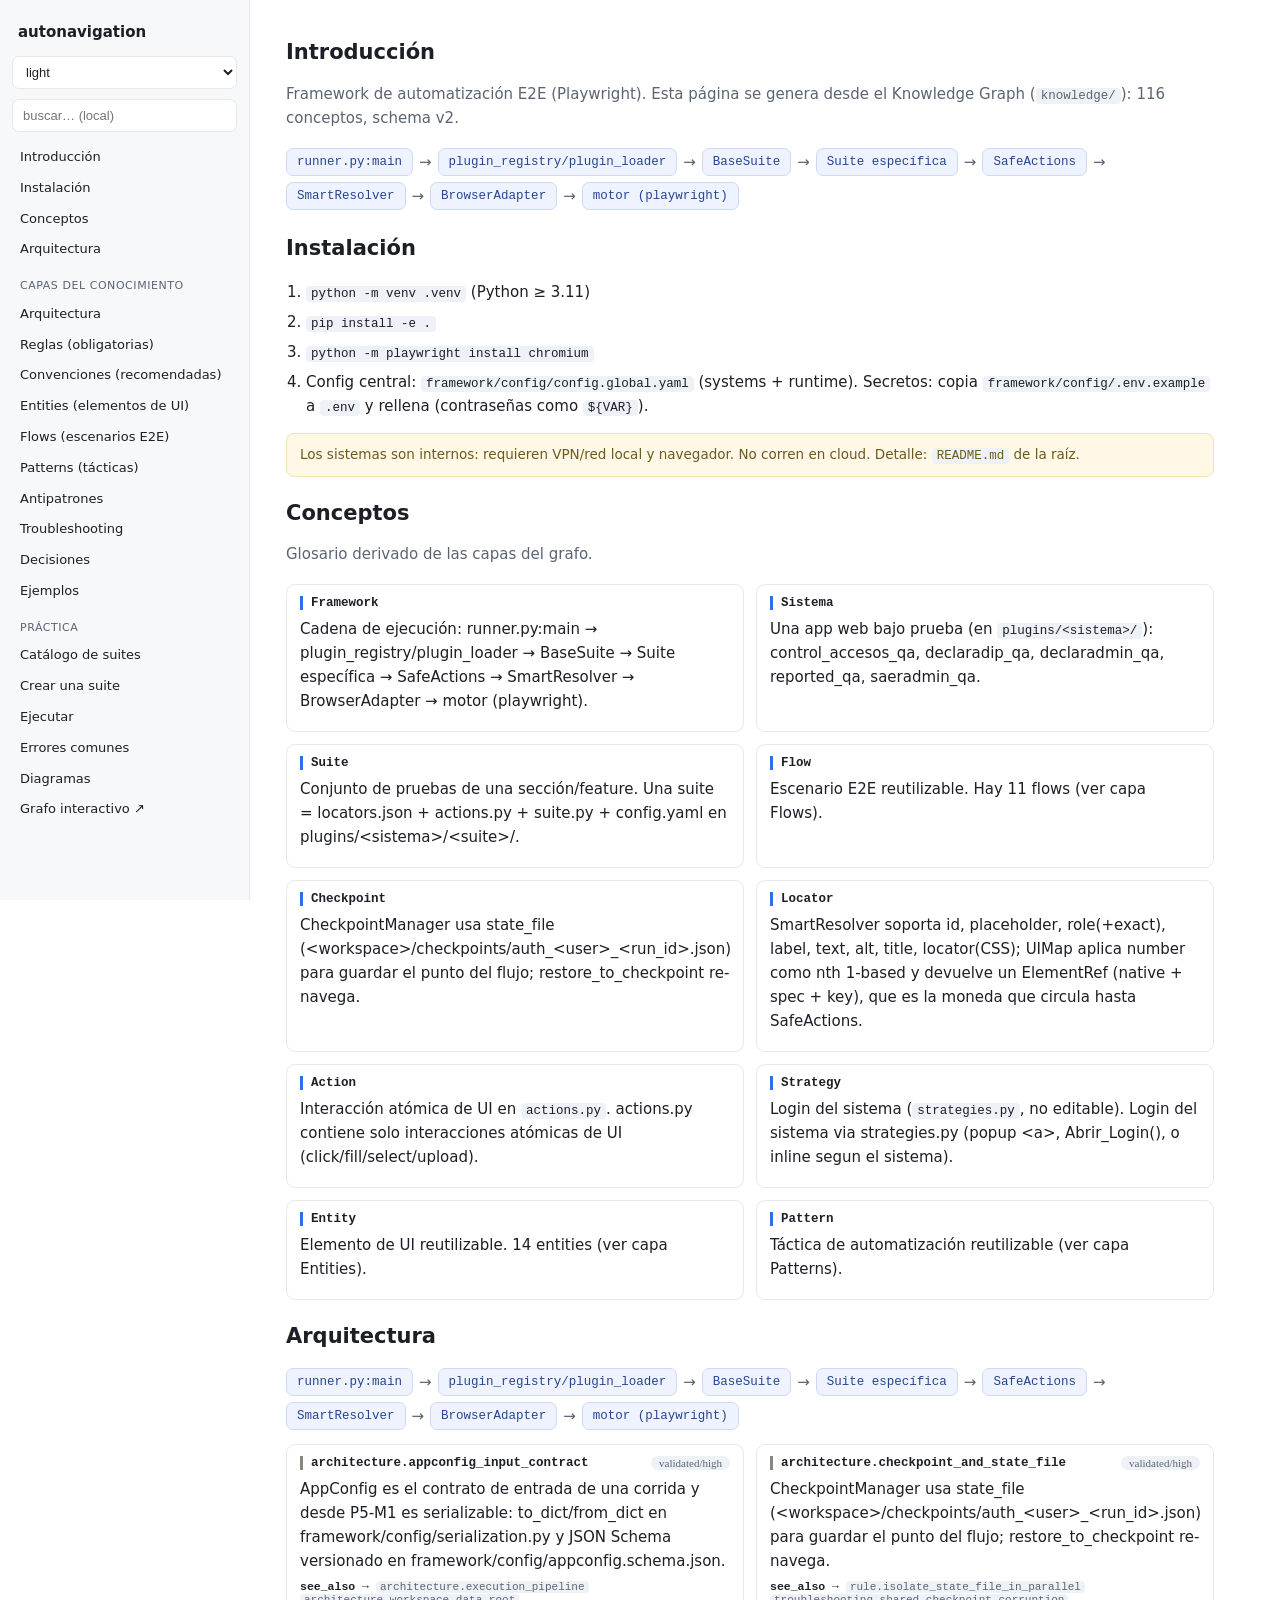
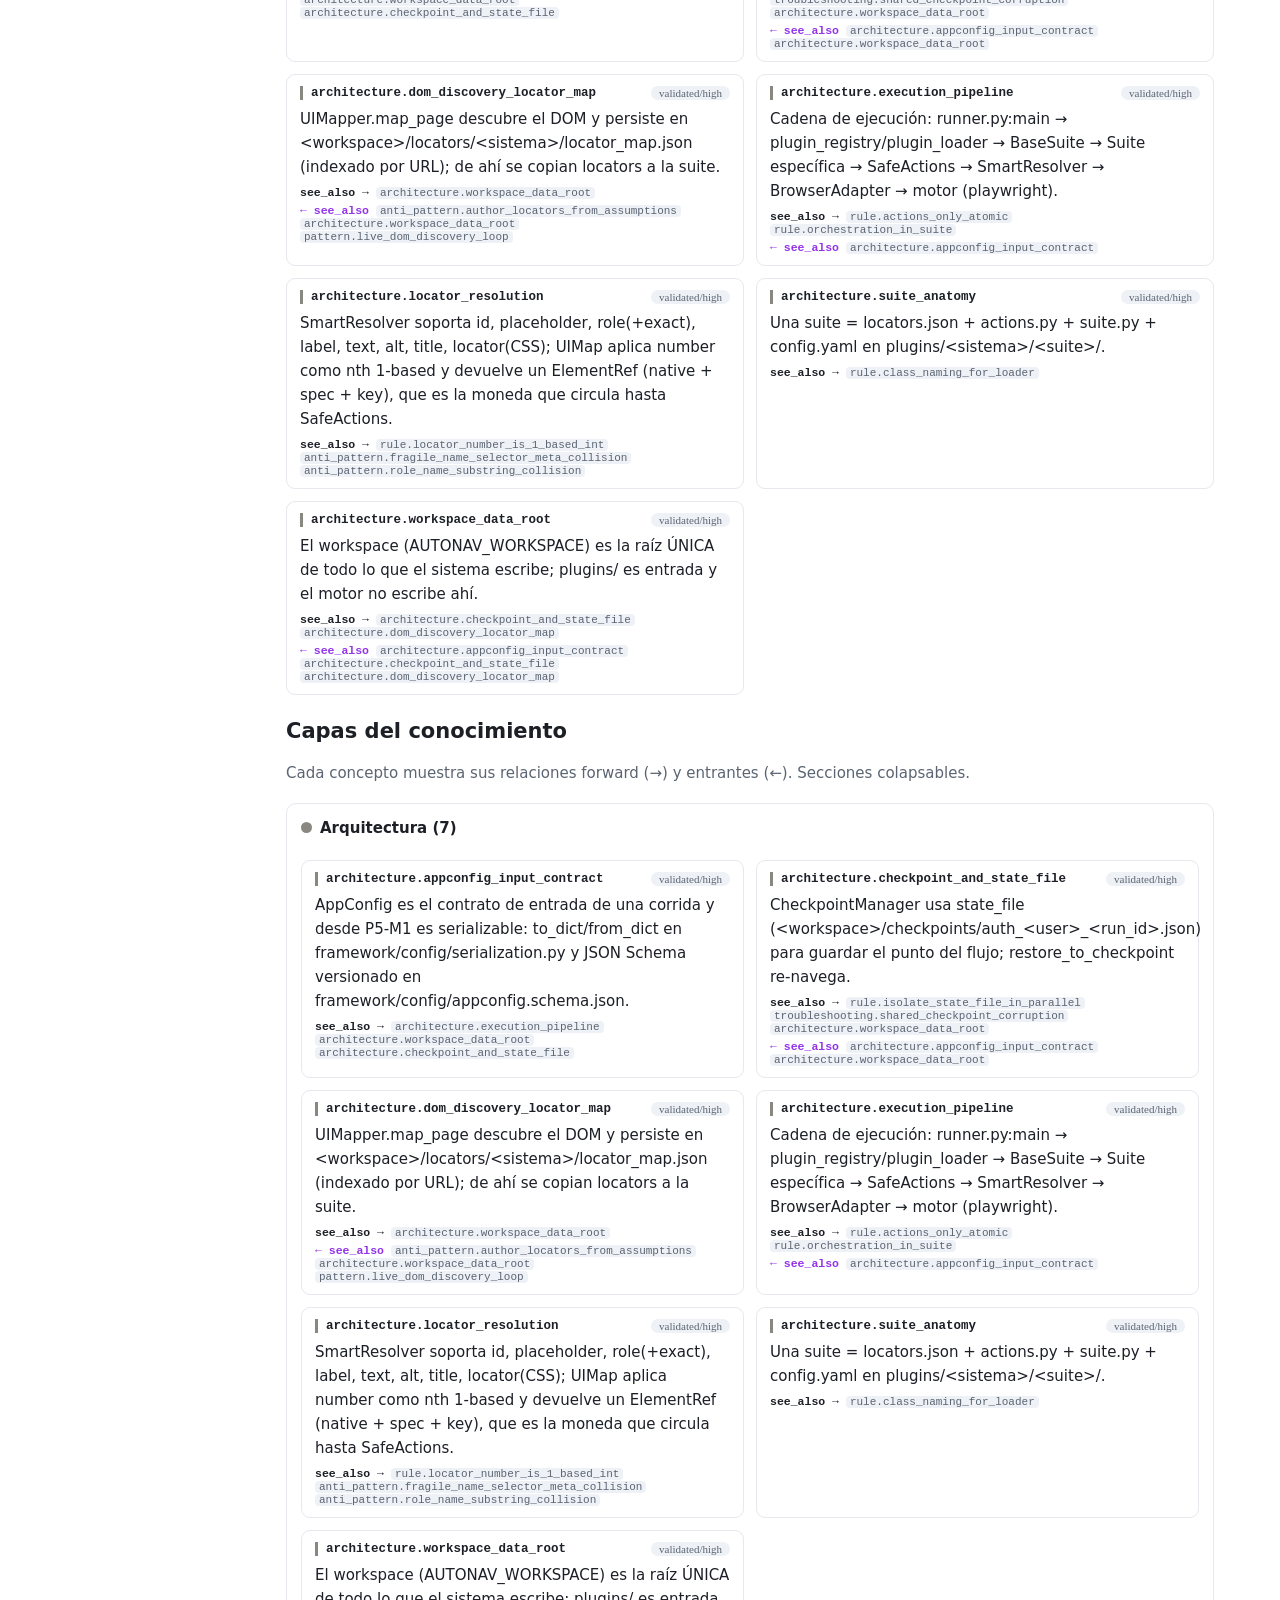
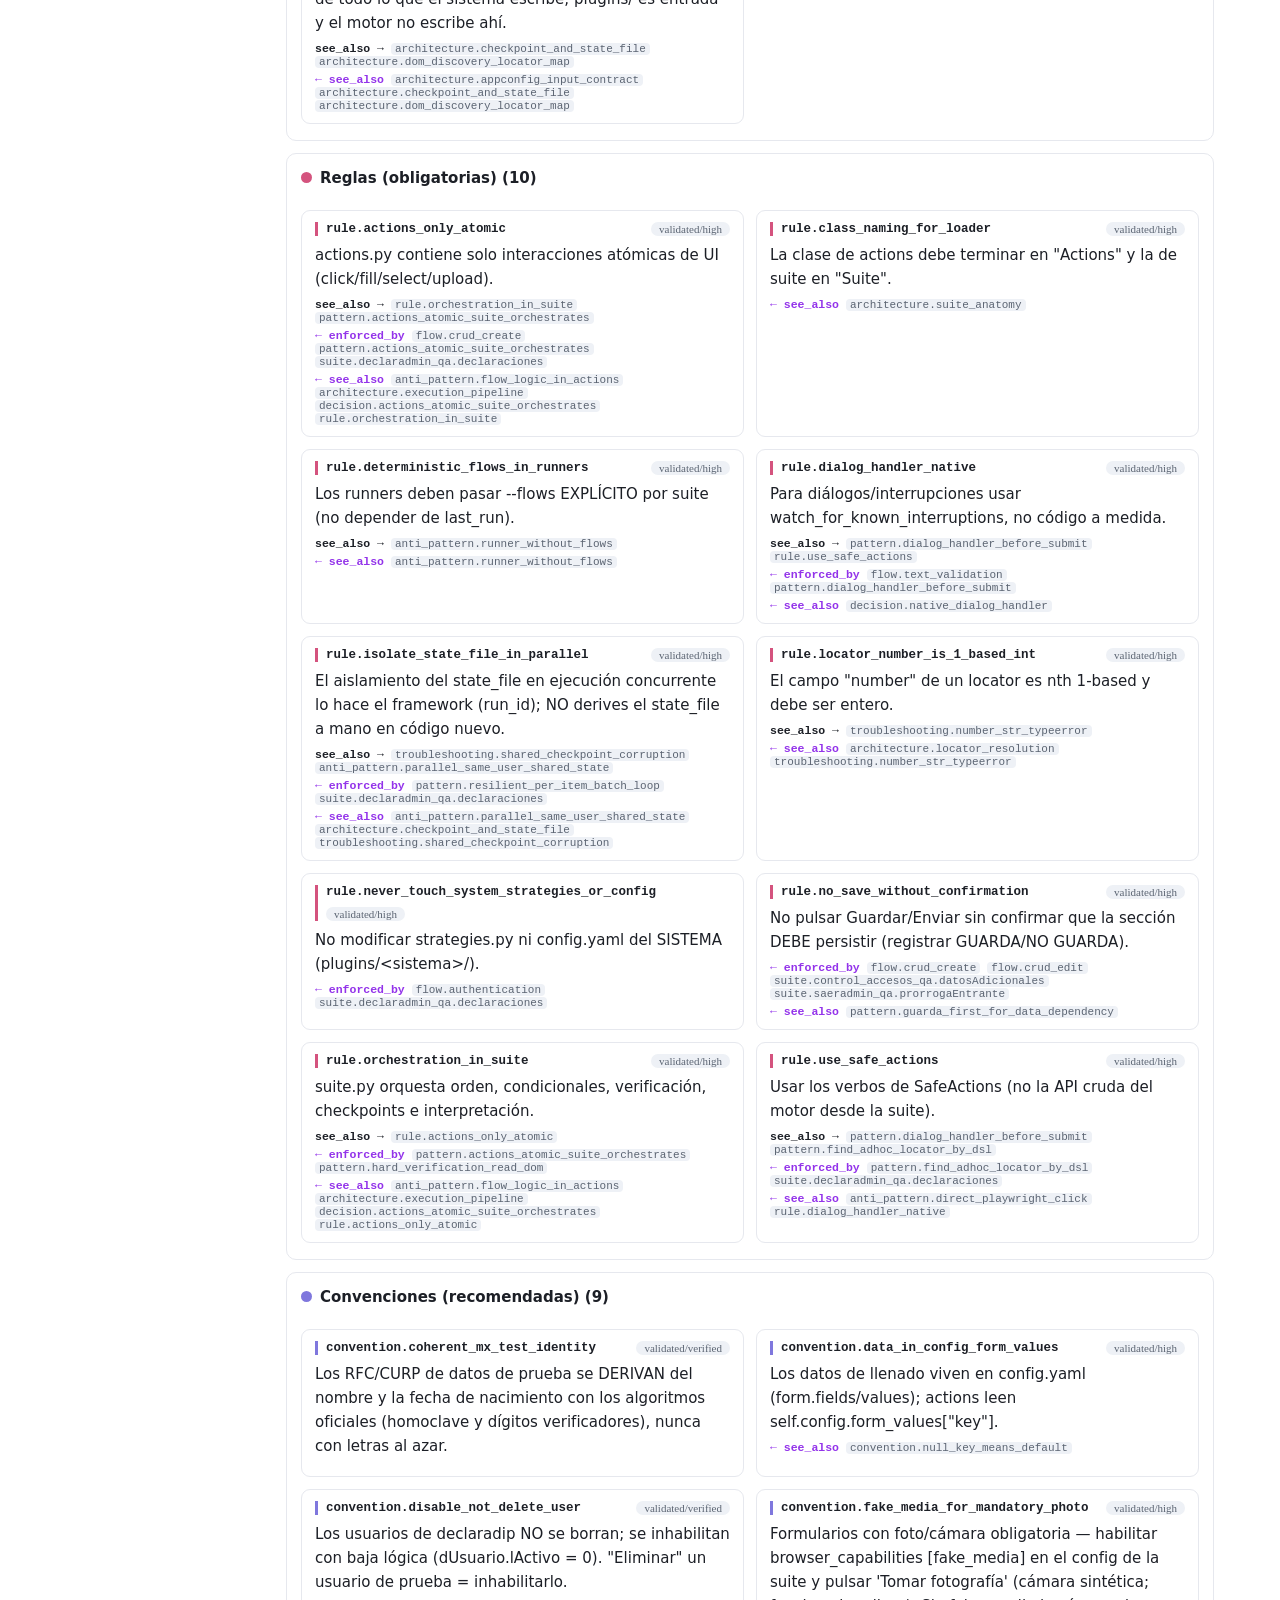
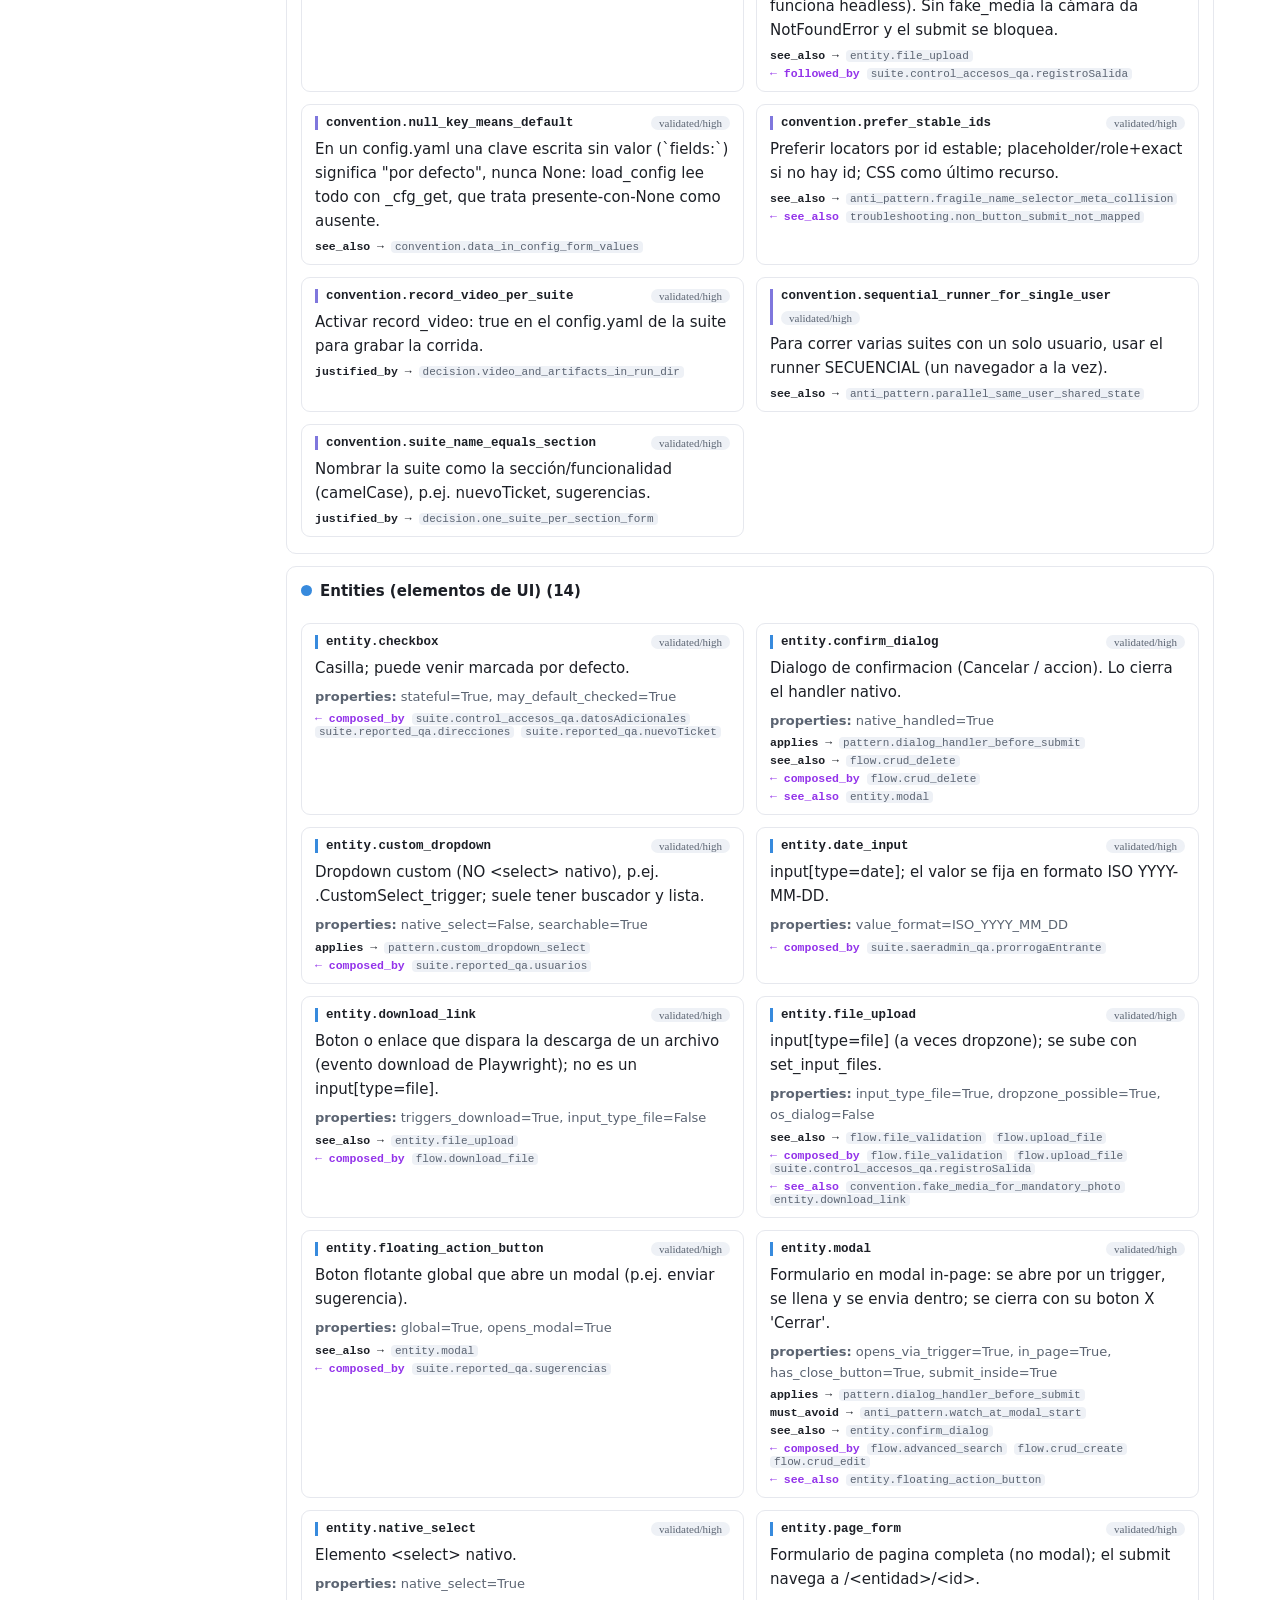
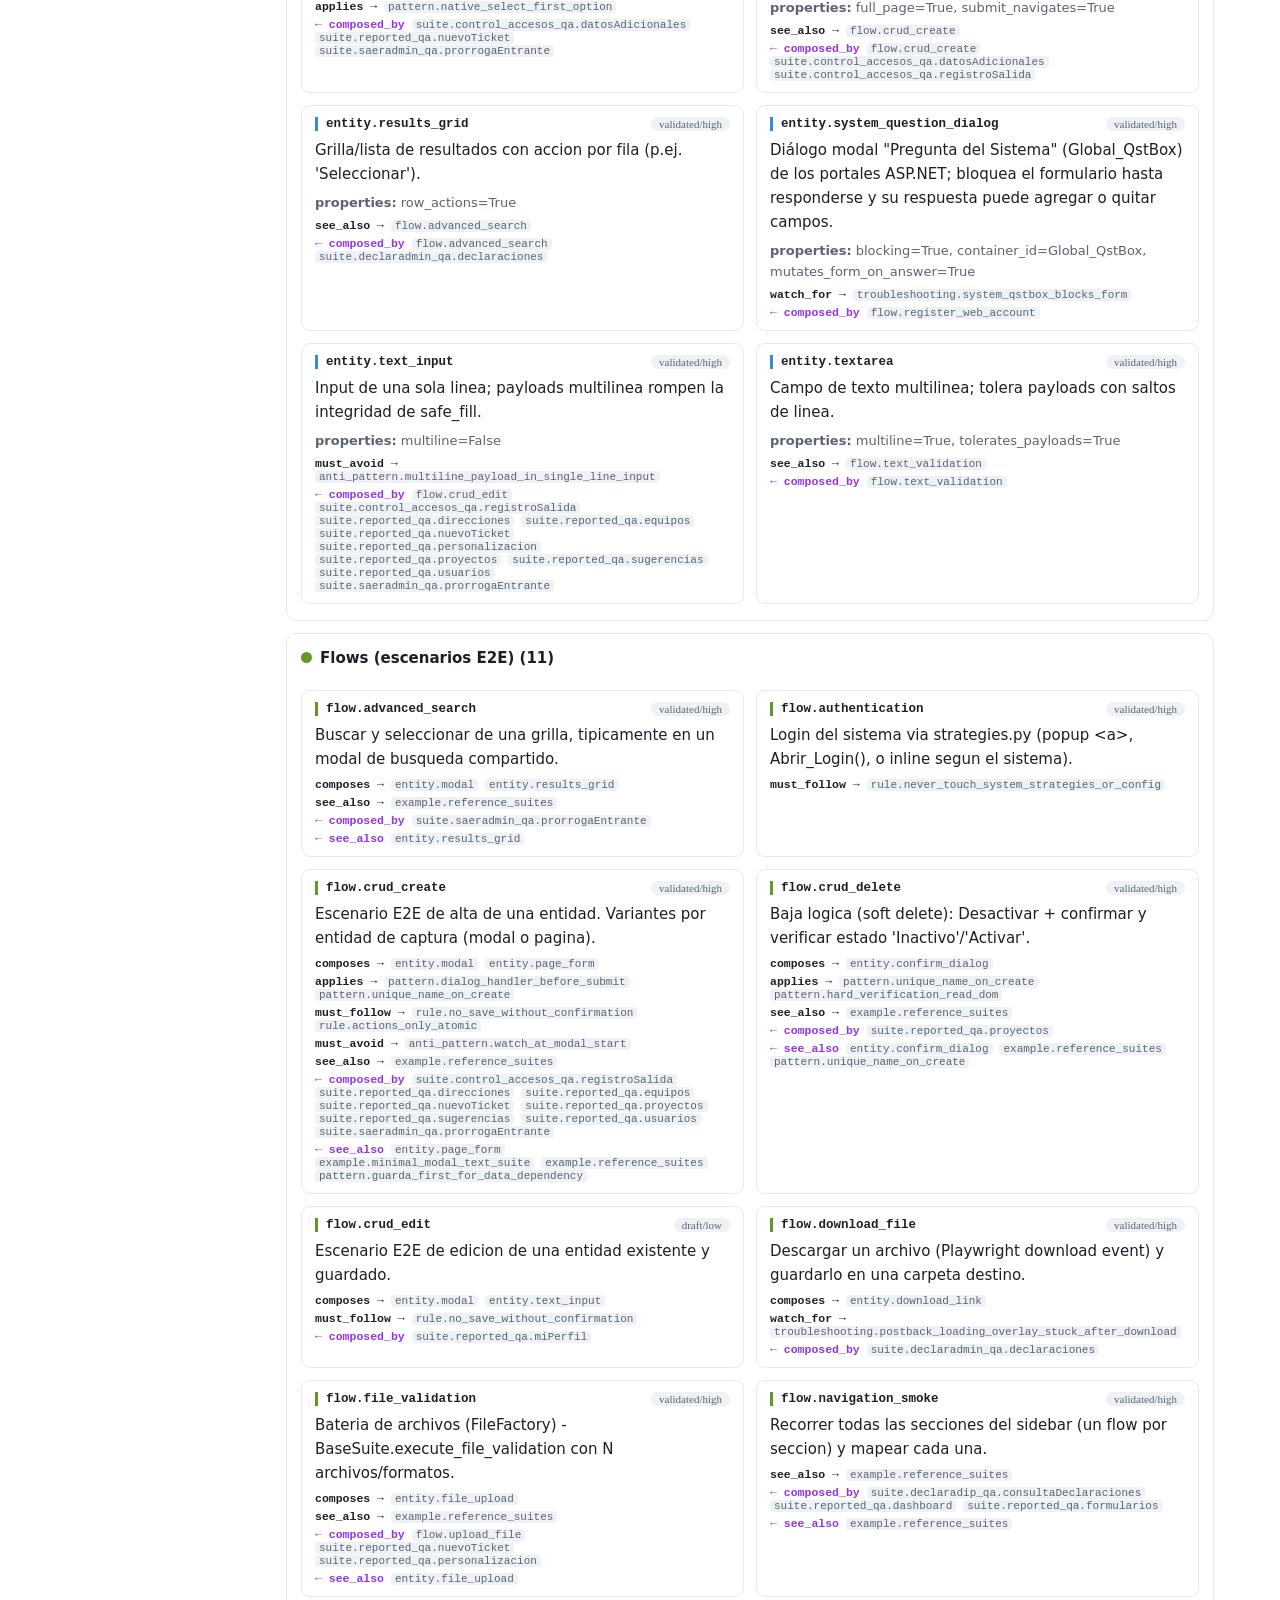
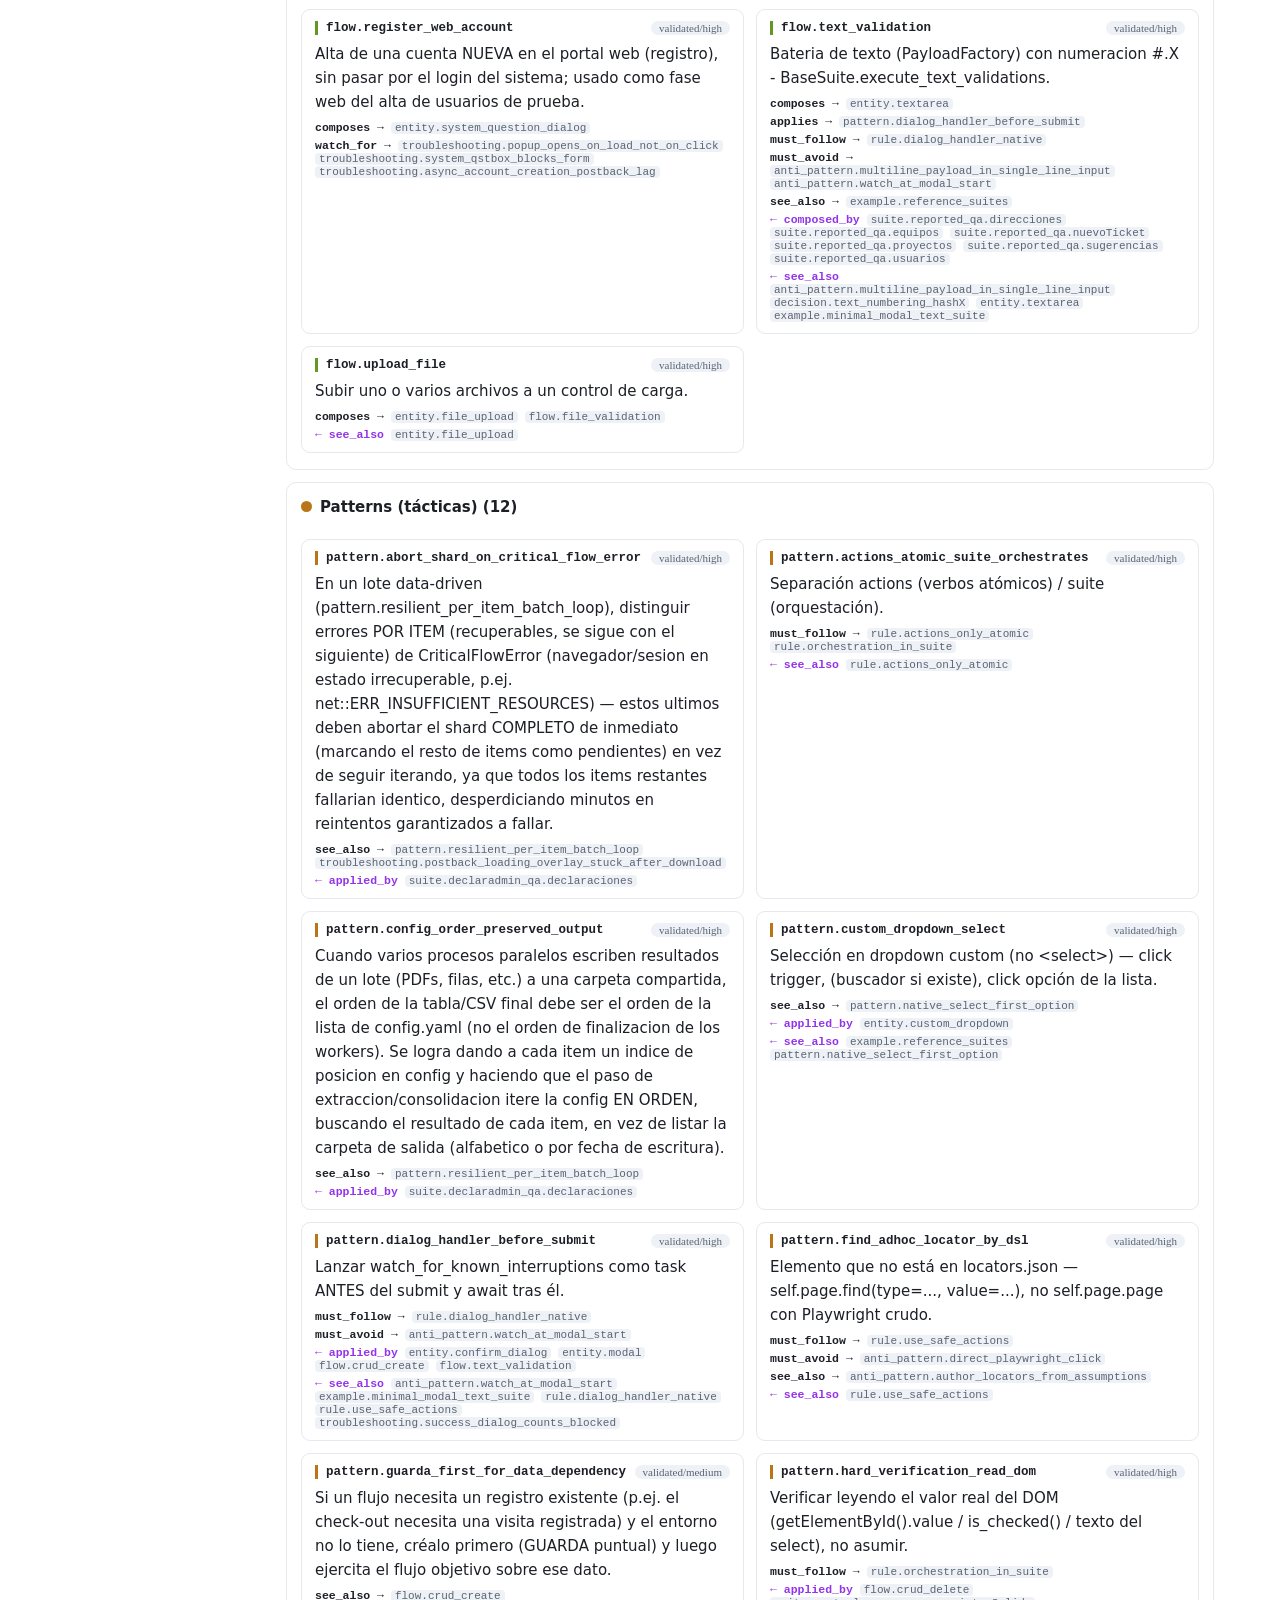
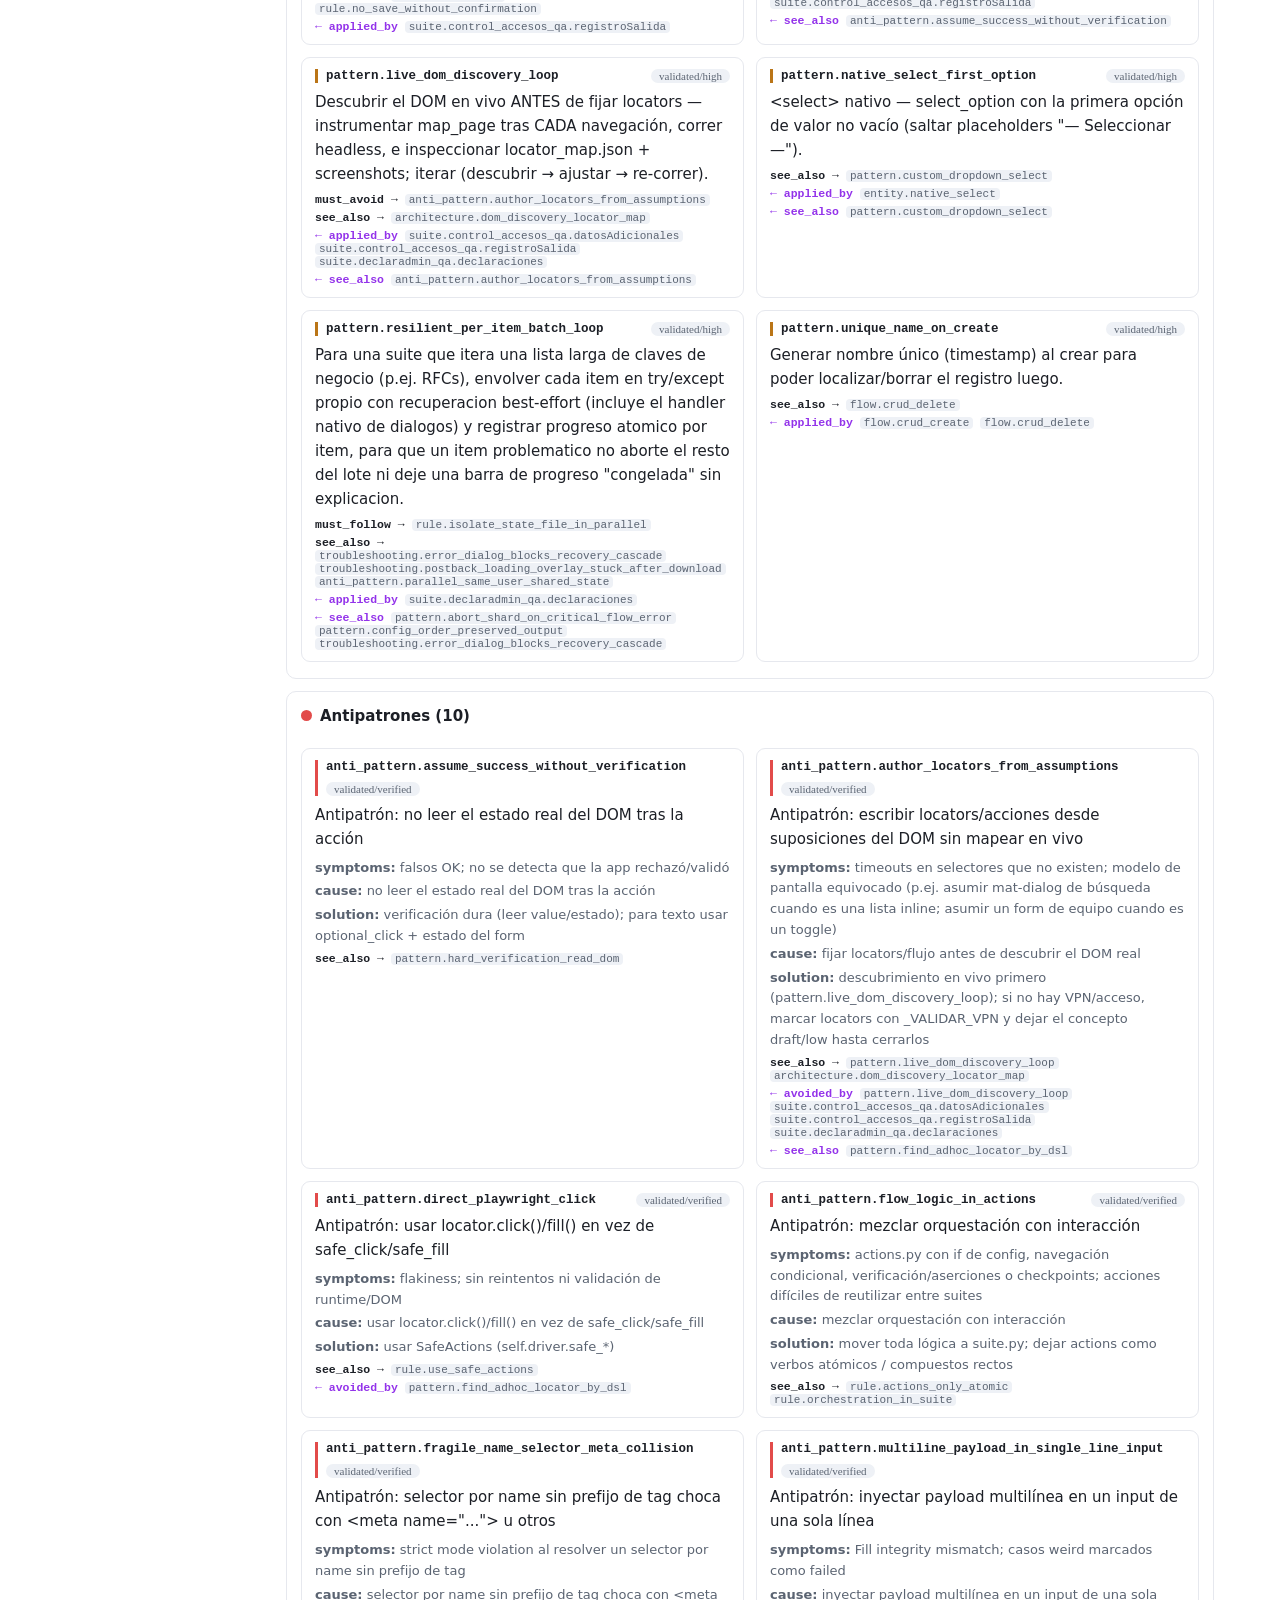
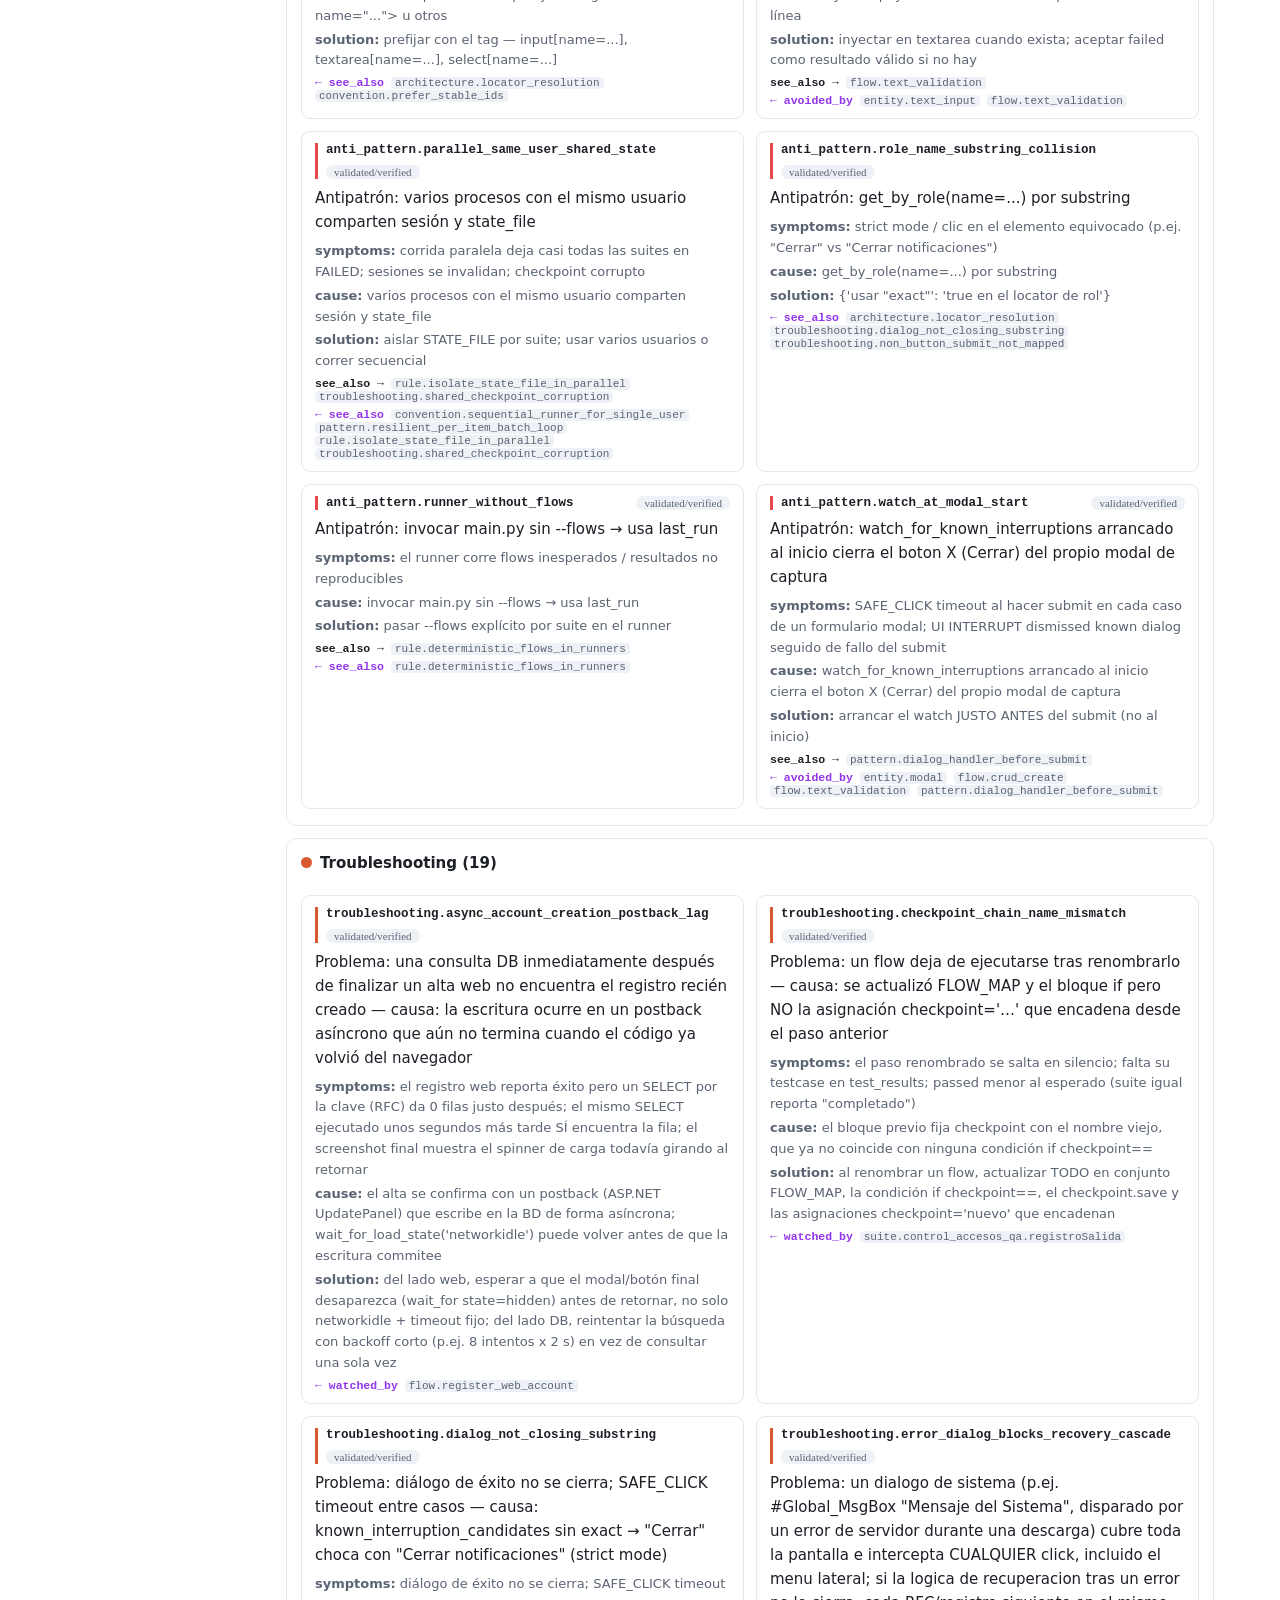
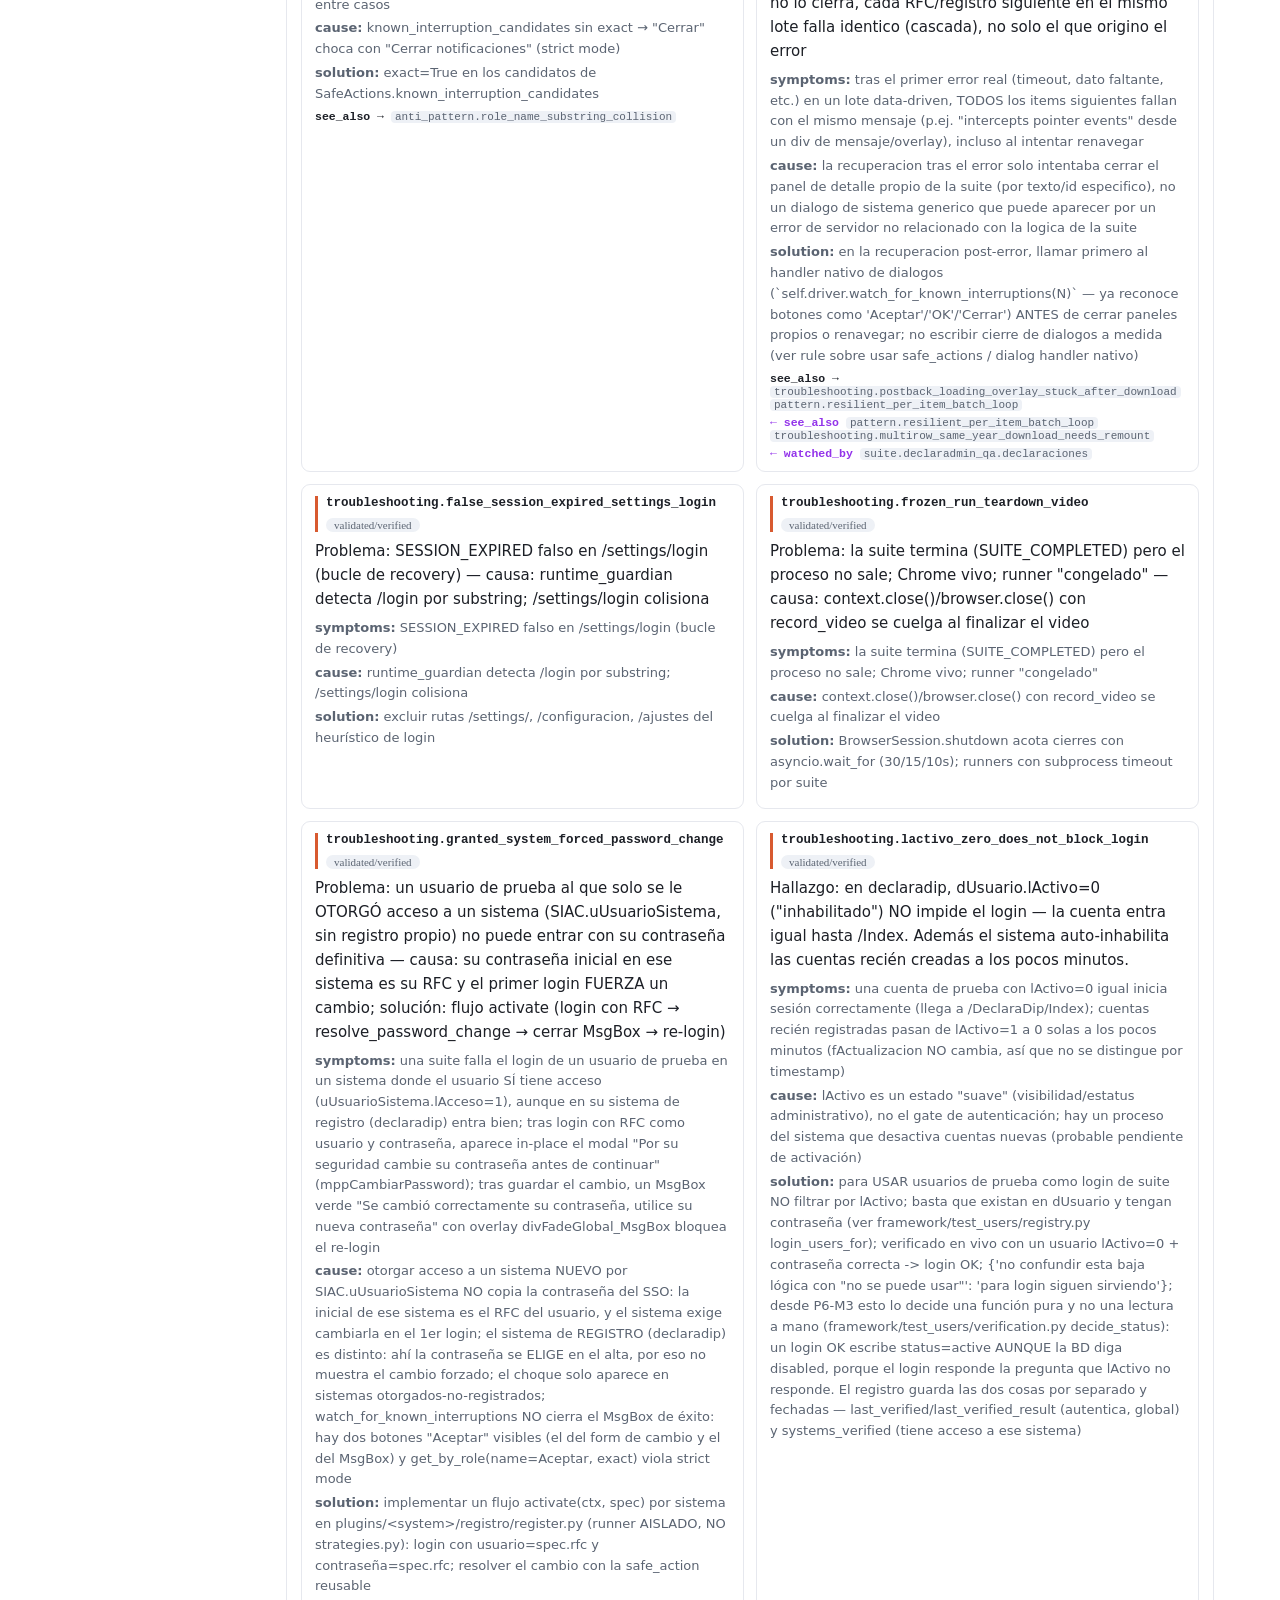
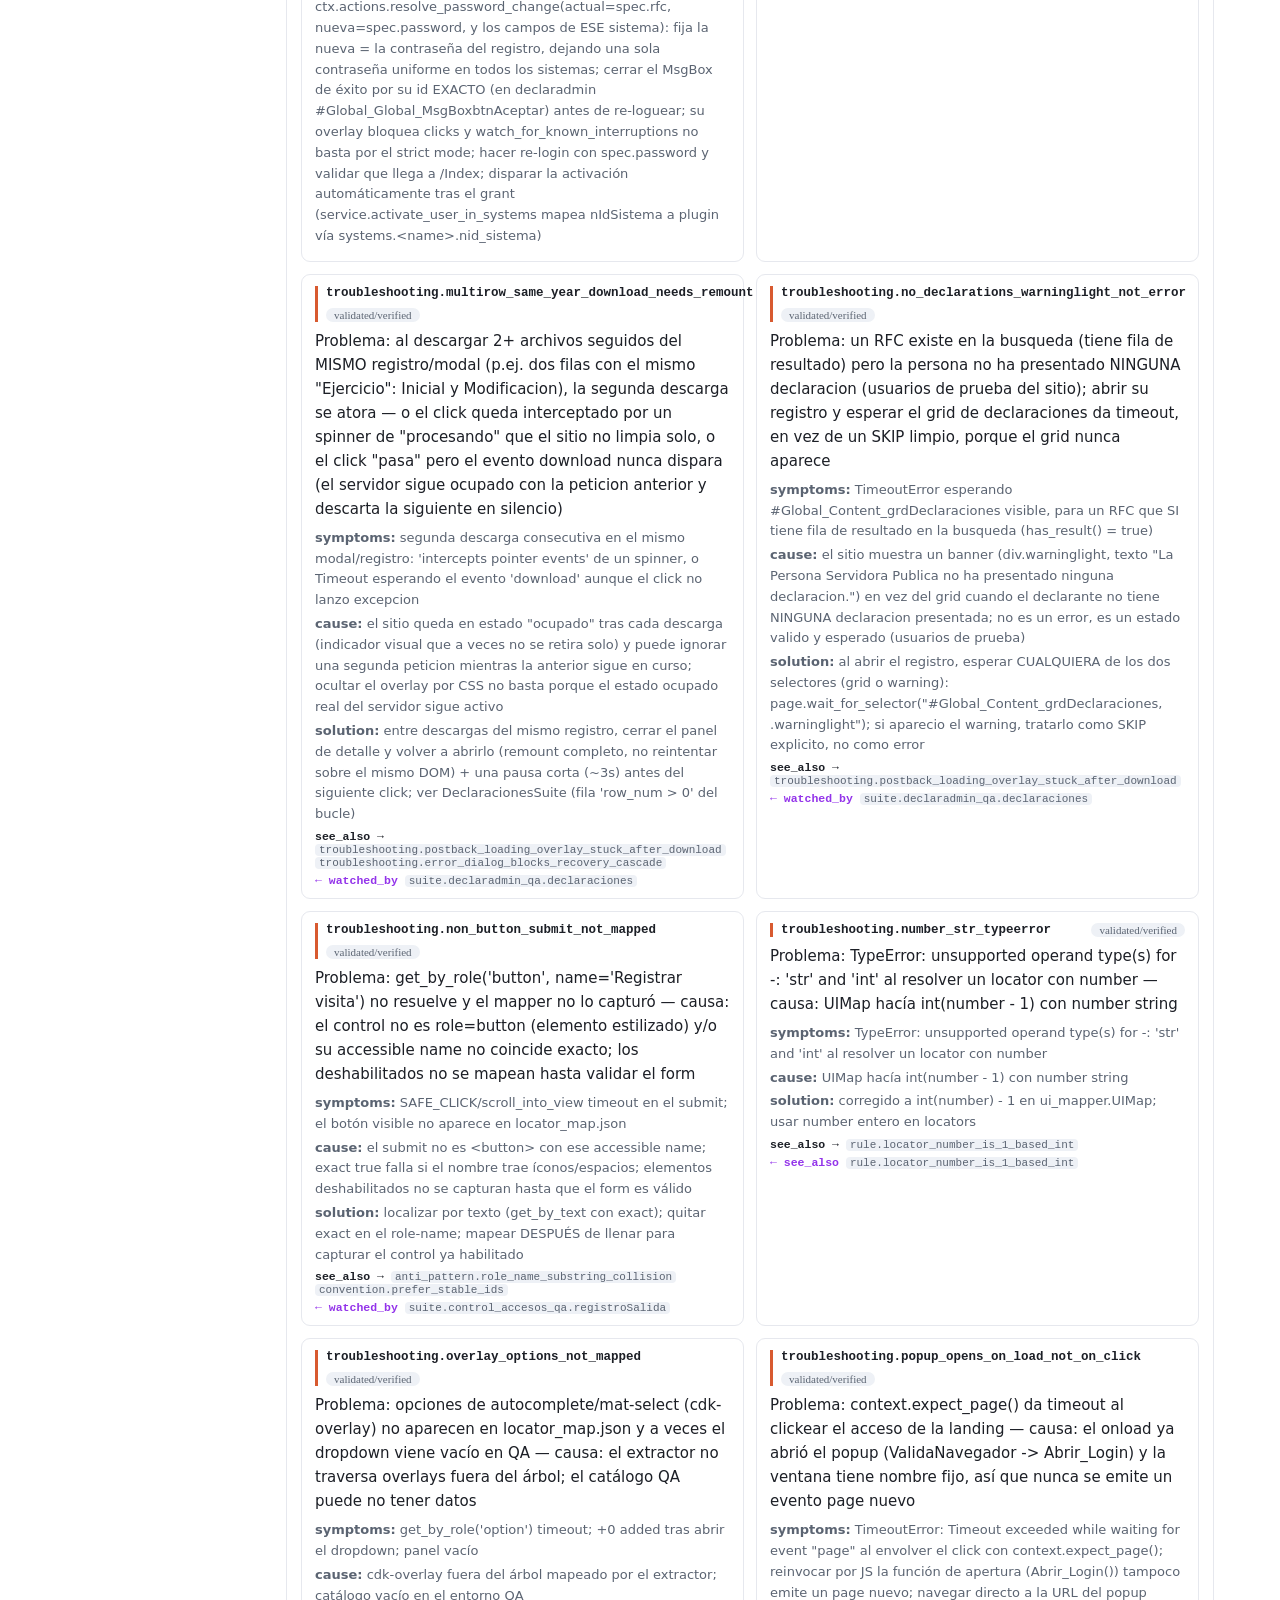
==== commit 0a66ee5d: "publish: site (cb8a252) [skip ci]" ====
--- a/tutorial.html
+++ b/tutorial.html
@@ -52,16 +52,16 @@
 .hidden{display:none!important}
 </style><link rel="stylesheet" href="themes.css"></head><body><div id="wrap"><nav id="side"><h1>autonavigation</h1><select id="theme" title="Tema (se guarda en este navegador)"><option value="light">light</option><option value="dark">dark</option><option value="sepia">sepia</option><option value="aurora">aurora</option></select><input id="q" placeholder="buscar… (local)" autocomplete="off"><a href="#intro">Introducción</a><a href="#setup">Instalación</a><a href="#conceptos">Conceptos</a><a href="#arquitectura">Arquitectura</a><div class="grp">Capas del conocimiento</div><a href="#layer-architecture">Arquitectura</a><a href="#layer-rule">Reglas (obligatorias)</a><a href="#layer-convention">Convenciones (recomendadas)</a><a href="#layer-entity">Entities (elementos de UI)</a><a href="#layer-flow">Flows (escenarios E2E)</a><a href="#layer-pattern">Patterns (tácticas)</a><a href="#layer-anti_pattern">Antipatrones</a><a href="#layer-troubleshooting">Troubleshooting</a><a href="#layer-decision">Decisiones</a><a href="#layer-example">Ejemplos</a><div class="grp">Práctica</div><a href="#suites">Catálogo de suites</a><a href="#crear">Crear una suite</a><a href="#ejecutar">Ejecutar</a><a href="#errores">Errores comunes</a><a href="#diagramas">Diagramas</a><a href="graph.html">Grafo interactivo ↗</a></nav><main>
 <!-- ===== Introducción ===== -->
-<section id="intro" class="doc"><h2>Introducción</h2><p class="lead">Framework de automatización E2E (Playwright). Esta página se genera desde el Knowledge Graph (<code>knowledge/</code>): 116 conceptos, schema v2.</p><div class="pipe"><span class="pbox">runner.py:main</span><span class="parr">→</span><span class="pbox">plugin_registry/plugin_loader</span><span class="parr">→</span><span class="pbox">BaseSuite</span><span class="parr">→</span><span class="pbox">Suite específica</span><span class="parr">→</span><span class="pbox">SafeActions</span><span class="parr">→</span><span class="pbox">SmartResolver</span><span class="parr">→</span><span class="pbox">Playwright</span></div></section>
+<section id="intro" class="doc"><h2>Introducción</h2><p class="lead">Framework de automatización E2E (Playwright). Esta página se genera desde el Knowledge Graph (<code>knowledge/</code>): 116 conceptos, schema v2.</p><div class="pipe"><span class="pbox">runner.py:main</span><span class="parr">→</span><span class="pbox">plugin_registry/plugin_loader</span><span class="parr">→</span><span class="pbox">BaseSuite</span><span class="parr">→</span><span class="pbox">Suite específica</span><span class="parr">→</span><span class="pbox">SafeActions</span><span class="parr">→</span><span class="pbox">SmartResolver</span><span class="parr">→</span><span class="pbox">BrowserAdapter</span><span class="parr">→</span><span class="pbox">motor (playwright)</span></div></section>
 <!-- ===== Instalación ===== -->
 <section id="setup" class="doc"><h2>Instalación</h2><ol class="steps"><li><code>python -m venv .venv</code> (Python ≥ 3.11)</li><li><code>pip install -e .</code></li><li><code>python -m playwright install chromium</code></li><li>Config central: <code>framework/config/config.global.yaml</code> (systems + runtime). Secretos: copia <code>framework/config/.env.example</code> a <code>.env</code> y rellena (contraseñas como <code>${VAR}</code>).</li></ol><div class="note">Los sistemas son internos: requieren VPN/red local y navegador. No corren en cloud. Detalle: <code>README.md</code> de la raíz.</div></section>
 <!-- ===== Conceptos ===== -->
-<section id="conceptos" class="doc"><h2>Conceptos</h2><p class="lead">Glosario derivado de las capas del grafo.</p><div class="grid"><div class="card searchable" data-text="framework cadena de ejecución: runner.py:main → plugin_registry/plugin_loader → basesuite → suite específica → safeactions → smartresolver → playwright."><div class="cid">Framework</div><div class="cdesc">Cadena de ejecución: runner.py:main → plugin_registry/plugin_loader → BaseSuite → Suite específica → SafeActions → SmartResolver → Playwright.</div></div><div class="card searchable" data-text="sistema una app web bajo prueba (en &lt;code&gt;plugins/&amp;lt;sistema&amp;gt;/&lt;/code&gt;): control_accesos_qa, declaradip_qa, declaradmin_qa, reported_qa, saeradmin_qa."><div class="cid">Sistema</div><div class="cdesc">Una app web bajo prueba (en <code>plugins/&lt;sistema&gt;/</code>): control_accesos_qa, declaradip_qa, declaradmin_qa, reported_qa, saeradmin_qa.</div></div><div class="card searchable" data-text="suite conjunto de pruebas de una sección/feature. una suite = locators.json + actions.py + suite.py + config.yaml en plugins/&amp;lt;sistema&amp;gt;/&amp;lt;suite&amp;gt;/."><div class="cid">Suite</div><div class="cdesc">Conjunto de pruebas de una sección/feature. Una suite = locators.json + actions.py + suite.py + config.yaml en plugins/&lt;sistema&gt;/&lt;suite&gt;/.</div></div><div class="card searchable" data-text="flow escenario e2e reutilizable. hay 11 flows (ver capa flows)."><div class="cid">Flow</div><div class="cdesc">Escenario E2E reutilizable. Hay 11 flows (ver capa Flows).</div></div><div class="card searchable" data-text="checkpoint checkpointmanager usa state_file (&amp;lt;workspace&amp;gt;/checkpoints/auth_&amp;lt;user&amp;gt;_&amp;lt;run_id&amp;gt;.json) para guardar el punto del flujo; restore_to_checkpoint re-navega."><div class="cid">Checkpoint</div><div class="cdesc">CheckpointManager usa state_file (&lt;workspace&gt;/checkpoints/auth_&lt;user&gt;_&lt;run_id&gt;.json) para guardar el punto del flujo; restore_to_checkpoint re-navega.</div></div><div class="card searchable" data-text="locator smartresolver soporta id, placeholder, role(+exact), label, text, alt, title, locator(css); uimap aplica number como nth 1-based y devuelve un elementref (native + spec + key), que es la moneda que circula hasta safeactions."><div class="cid">Locator</div><div class="cdesc">SmartResolver soporta id, placeholder, role(+exact), label, text, alt, title, locator(CSS); UIMap aplica number como nth 1-based y devuelve un ElementRef (native + spec + key), que es la moneda que circula hasta SafeActions.</div></div><div class="card searchable" data-text="action interacción atómica de ui en &lt;code&gt;actions.py&lt;/code&gt;. actions.py contiene solo interacciones atómicas de ui (click/fill/select/upload)."><div class="cid">Action</div><div class="cdesc">Interacción atómica de UI en <code>actions.py</code>. actions.py contiene solo interacciones atómicas de UI (click/fill/select/upload).</div></div><div class="card searchable" data-text="strategy login del sistema (&lt;code&gt;strategies.py&lt;/code&gt;, no editable). login del sistema via strategies.py (popup &amp;lt;a&amp;gt;, abrir_login(), o inline segun el sistema)."><div class="cid">Strategy</div><div class="cdesc">Login del sistema (<code>strategies.py</code>, no editable). Login del sistema via strategies.py (popup &lt;a&gt;, Abrir_Login(), o inline segun el sistema).</div></div><div class="card searchable" data-text="entity elemento de ui reutilizable. 14 entities (ver capa entities)."><div class="cid">Entity</div><div class="cdesc">Elemento de UI reutilizable. 14 entities (ver capa Entities).</div></div><div class="card searchable" data-text="pattern táctica de automatización reutilizable (ver capa patterns)."><div class="cid">Pattern</div><div class="cdesc">Táctica de automatización reutilizable (ver capa Patterns).</div></div></div></section>
+<section id="conceptos" class="doc"><h2>Conceptos</h2><p class="lead">Glosario derivado de las capas del grafo.</p><div class="grid"><div class="card searchable" data-text="framework cadena de ejecución: runner.py:main → plugin_registry/plugin_loader → basesuite → suite específica → safeactions → smartresolver → browseradapter → motor (playwright)."><div class="cid">Framework</div><div class="cdesc">Cadena de ejecución: runner.py:main → plugin_registry/plugin_loader → BaseSuite → Suite específica → SafeActions → SmartResolver → BrowserAdapter → motor (playwright).</div></div><div class="card searchable" data-text="sistema una app web bajo prueba (en &lt;code&gt;plugins/&amp;lt;sistema&amp;gt;/&lt;/code&gt;): control_accesos_qa, declaradip_qa, declaradmin_qa, reported_qa, saeradmin_qa."><div class="cid">Sistema</div><div class="cdesc">Una app web bajo prueba (en <code>plugins/&lt;sistema&gt;/</code>): control_accesos_qa, declaradip_qa, declaradmin_qa, reported_qa, saeradmin_qa.</div></div><div class="card searchable" data-text="suite conjunto de pruebas de una sección/feature. una suite = locators.json + actions.py + suite.py + config.yaml en plugins/&amp;lt;sistema&amp;gt;/&amp;lt;suite&amp;gt;/."><div class="cid">Suite</div><div class="cdesc">Conjunto de pruebas de una sección/feature. Una suite = locators.json + actions.py + suite.py + config.yaml en plugins/&lt;sistema&gt;/&lt;suite&gt;/.</div></div><div class="card searchable" data-text="flow escenario e2e reutilizable. hay 11 flows (ver capa flows)."><div class="cid">Flow</div><div class="cdesc">Escenario E2E reutilizable. Hay 11 flows (ver capa Flows).</div></div><div class="card searchable" data-text="checkpoint checkpointmanager usa state_file (&amp;lt;workspace&amp;gt;/checkpoints/auth_&amp;lt;user&amp;gt;_&amp;lt;run_id&amp;gt;.json) para guardar el punto del flujo; restore_to_checkpoint re-navega."><div class="cid">Checkpoint</div><div class="cdesc">CheckpointManager usa state_file (&lt;workspace&gt;/checkpoints/auth_&lt;user&gt;_&lt;run_id&gt;.json) para guardar el punto del flujo; restore_to_checkpoint re-navega.</div></div><div class="card searchable" data-text="locator smartresolver soporta id, placeholder, role(+exact), label, text, alt, title, locator(css); uimap aplica number como nth 1-based y devuelve un elementref (native + spec + key), que es la moneda que circula hasta safeactions."><div class="cid">Locator</div><div class="cdesc">SmartResolver soporta id, placeholder, role(+exact), label, text, alt, title, locator(CSS); UIMap aplica number como nth 1-based y devuelve un ElementRef (native + spec + key), que es la moneda que circula hasta SafeActions.</div></div><div class="card searchable" data-text="action interacción atómica de ui en &lt;code&gt;actions.py&lt;/code&gt;. actions.py contiene solo interacciones atómicas de ui (click/fill/select/upload)."><div class="cid">Action</div><div class="cdesc">Interacción atómica de UI en <code>actions.py</code>. actions.py contiene solo interacciones atómicas de UI (click/fill/select/upload).</div></div><div class="card searchable" data-text="strategy login del sistema (&lt;code&gt;strategies.py&lt;/code&gt;, no editable). login del sistema via strategies.py (popup &amp;lt;a&amp;gt;, abrir_login(), o inline segun el sistema)."><div class="cid">Strategy</div><div class="cdesc">Login del sistema (<code>strategies.py</code>, no editable). Login del sistema via strategies.py (popup &lt;a&gt;, Abrir_Login(), o inline segun el sistema).</div></div><div class="card searchable" data-text="entity elemento de ui reutilizable. 14 entities (ver capa entities)."><div class="cid">Entity</div><div class="cdesc">Elemento de UI reutilizable. 14 entities (ver capa Entities).</div></div><div class="card searchable" data-text="pattern táctica de automatización reutilizable (ver capa patterns)."><div class="cid">Pattern</div><div class="cdesc">Táctica de automatización reutilizable (ver capa Patterns).</div></div></div></section>
 <!-- ===== Arquitectura ===== -->
-<section id="arquitectura" class="doc"><h2>Arquitectura</h2><div class="pipe"><span class="pbox">runner.py:main</span><span class="parr">→</span><span class="pbox">plugin_registry/plugin_loader</span><span class="parr">→</span><span class="pbox">BaseSuite</span><span class="parr">→</span><span class="pbox">Suite específica</span><span class="parr">→</span><span class="pbox">SafeActions</span><span class="parr">→</span><span class="pbox">SmartResolver</span><span class="parr">→</span><span class="pbox">Playwright</span></div><div class="grid"><div class="card searchable" data-text="architecture.appconfig_input_contract appconfig es el contrato de entrada de una corrida y desde p5-m1 es serializable: to_dict/from_dict en framework/config/serialization.py y json schema versionado en framework/config/appconfig.schema.json. " id="architecture.appconfig_input_contract"><div class="cid" style="border-color:var(--t-architecture,#888780)">architecture.appconfig_input_contract<span class="badge">validated/high</span></div><div class="cdesc">AppConfig es el contrato de entrada de una corrida y desde P5-M1 es serializable: to_dict/from_dict en framework/config/serialization.py y JSON Schema versionado en framework/config/appconfig.schema.json.</div><div class="rel"><b>see_also →</b> <code>architecture.execution_pipeline</code> <code>architecture.workspace_data_root</code> <code>architecture.checkpoint_and_state_file</code></div></div>
+<section id="arquitectura" class="doc"><h2>Arquitectura</h2><div class="pipe"><span class="pbox">runner.py:main</span><span class="parr">→</span><span class="pbox">plugin_registry/plugin_loader</span><span class="parr">→</span><span class="pbox">BaseSuite</span><span class="parr">→</span><span class="pbox">Suite específica</span><span class="parr">→</span><span class="pbox">SafeActions</span><span class="parr">→</span><span class="pbox">SmartResolver</span><span class="parr">→</span><span class="pbox">BrowserAdapter</span><span class="parr">→</span><span class="pbox">motor (playwright)</span></div><div class="grid"><div class="card searchable" data-text="architecture.appconfig_input_contract appconfig es el contrato de entrada de una corrida y desde p5-m1 es serializable: to_dict/from_dict en framework/config/serialization.py y json schema versionado en framework/config/appconfig.schema.json. " id="architecture.appconfig_input_contract"><div class="cid" style="border-color:var(--t-architecture,#888780)">architecture.appconfig_input_contract<span class="badge">validated/high</span></div><div class="cdesc">AppConfig es el contrato de entrada de una corrida y desde P5-M1 es serializable: to_dict/from_dict en framework/config/serialization.py y JSON Schema versionado en framework/config/appconfig.schema.json.</div><div class="rel"><b>see_also →</b> <code>architecture.execution_pipeline</code> <code>architecture.workspace_data_root</code> <code>architecture.checkpoint_and_state_file</code></div></div>
 <div class="card searchable" data-text="architecture.checkpoint_and_state_file checkpointmanager usa state_file (&lt;workspace&gt;/checkpoints/auth_&lt;user&gt;_&lt;run_id&gt;.json) para guardar el punto del flujo; restore_to_checkpoint re-navega. " id="architecture.checkpoint_and_state_file"><div class="cid" style="border-color:var(--t-architecture,#888780)">architecture.checkpoint_and_state_file<span class="badge">validated/high</span></div><div class="cdesc">CheckpointManager usa state_file (&lt;workspace&gt;/checkpoints/auth_&lt;user&gt;_&lt;run_id&gt;.json) para guardar el punto del flujo; restore_to_checkpoint re-navega.</div><div class="rel"><b>see_also →</b> <code>rule.isolate_state_file_in_parallel</code> <code>troubleshooting.shared_checkpoint_corruption</code> <code>architecture.workspace_data_root</code></div><div class="rel rin"><b>← see_also</b> <code>architecture.appconfig_input_contract</code> <code>architecture.workspace_data_root</code></div></div>
 <div class="card searchable" data-text="architecture.dom_discovery_locator_map uimapper.map_page descubre el dom y persiste en &lt;workspace&gt;/locators/&lt;sistema&gt;/locator_map.json (indexado por url); de ahí se copian locators a la suite. " id="architecture.dom_discovery_locator_map"><div class="cid" style="border-color:var(--t-architecture,#888780)">architecture.dom_discovery_locator_map<span class="badge">validated/high</span></div><div class="cdesc">UIMapper.map_page descubre el DOM y persiste en &lt;workspace&gt;/locators/&lt;sistema&gt;/locator_map.json (indexado por URL); de ahí se copian locators a la suite.</div><div class="rel"><b>see_also →</b> <code>architecture.workspace_data_root</code></div><div class="rel rin"><b>← see_also</b> <code>anti_pattern.author_locators_from_assumptions</code> <code>architecture.workspace_data_root</code> <code>pattern.live_dom_discovery_loop</code></div></div>
-<div class="card searchable" data-text="architecture.execution_pipeline cadena de ejecución: runner.py:main → plugin_registry/plugin_loader → basesuite → suite específica → safeactions → smartresolver → playwright. " id="architecture.execution_pipeline"><div class="cid" style="border-color:var(--t-architecture,#888780)">architecture.execution_pipeline<span class="badge">validated/high</span></div><div class="cdesc">Cadena de ejecución: runner.py:main → plugin_registry/plugin_loader → BaseSuite → Suite específica → SafeActions → SmartResolver → Playwright.</div><div class="rel"><b>see_also →</b> <code>rule.actions_only_atomic</code> <code>rule.orchestration_in_suite</code></div><div class="rel rin"><b>← see_also</b> <code>architecture.appconfig_input_contract</code></div></div>
+<div class="card searchable" data-text="architecture.execution_pipeline cadena de ejecución: runner.py:main → plugin_registry/plugin_loader → basesuite → suite específica → safeactions → smartresolver → browseradapter → motor (playwright). " id="architecture.execution_pipeline"><div class="cid" style="border-color:var(--t-architecture,#888780)">architecture.execution_pipeline<span class="badge">validated/high</span></div><div class="cdesc">Cadena de ejecución: runner.py:main → plugin_registry/plugin_loader → BaseSuite → Suite específica → SafeActions → SmartResolver → BrowserAdapter → motor (playwright).</div><div class="rel"><b>see_also →</b> <code>rule.actions_only_atomic</code> <code>rule.orchestration_in_suite</code></div><div class="rel rin"><b>← see_also</b> <code>architecture.appconfig_input_contract</code></div></div>
 <div class="card searchable" data-text="architecture.locator_resolution smartresolver soporta id, placeholder, role(+exact), label, text, alt, title, locator(css); uimap aplica number como nth 1-based y devuelve un elementref (native + spec + key), que es la moneda que circula hasta safeactions. " id="architecture.locator_resolution"><div class="cid" style="border-color:var(--t-architecture,#888780)">architecture.locator_resolution<span class="badge">validated/high</span></div><div class="cdesc">SmartResolver soporta id, placeholder, role(+exact), label, text, alt, title, locator(CSS); UIMap aplica number como nth 1-based y devuelve un ElementRef (native + spec + key), que es la moneda que circula hasta SafeActions.</div><div class="rel"><b>see_also →</b> <code>rule.locator_number_is_1_based_int</code> <code>anti_pattern.fragile_name_selector_meta_collision</code> <code>anti_pattern.role_name_substring_collision</code></div></div>
 <div class="card searchable" data-text="architecture.suite_anatomy una suite = locators.json + actions.py + suite.py + config.yaml en plugins/&lt;sistema&gt;/&lt;suite&gt;/. " id="architecture.suite_anatomy"><div class="cid" style="border-color:var(--t-architecture,#888780)">architecture.suite_anatomy<span class="badge">validated/high</span></div><div class="cdesc">Una suite = locators.json + actions.py + suite.py + config.yaml en plugins/&lt;sistema&gt;/&lt;suite&gt;/.</div><div class="rel"><b>see_also →</b> <code>rule.class_naming_for_loader</code></div></div>
 <div class="card searchable" data-text="architecture.workspace_data_root el workspace (autonav_workspace) es la raíz única de todo lo que el sistema escribe; plugins/ es entrada y el motor no escribe ahí. " id="architecture.workspace_data_root"><div class="cid" style="border-color:var(--t-architecture,#888780)">architecture.workspace_data_root<span class="badge">validated/high</span></div><div class="cdesc">El workspace (AUTONAV_WORKSPACE) es la raíz ÚNICA de todo lo que el sistema escribe; plugins/ es entrada y el motor no escribe ahí.</div><div class="rel"><b>see_also →</b> <code>architecture.checkpoint_and_state_file</code> <code>architecture.dom_discovery_locator_map</code></div><div class="rel rin"><b>← see_also</b> <code>architecture.appconfig_input_contract</code> <code>architecture.checkpoint_and_state_file</code> <code>architecture.dom_discovery_locator_map</code></div></div></div></section>
@@ -69,7 +69,7 @@
 <section id="capas" class="doc"><h2>Capas del conocimiento</h2><p class="lead">Cada concepto muestra sus relaciones forward (→) y entrantes (←). Secciones colapsables.</p><details class="layer" id="layer-architecture" open><summary><span class="dot" style="background:var(--t-architecture,#888780)"></span>Arquitectura (7)</summary><div class="grid"><div class="card searchable" data-text="architecture.appconfig_input_contract appconfig es el contrato de entrada de una corrida y desde p5-m1 es serializable: to_dict/from_dict en framework/config/serialization.py y json schema versionado en framework/config/appconfig.schema.json. " id="architecture.appconfig_input_contract"><div class="cid" style="border-color:var(--t-architecture,#888780)">architecture.appconfig_input_contract<span class="badge">validated/high</span></div><div class="cdesc">AppConfig es el contrato de entrada de una corrida y desde P5-M1 es serializable: to_dict/from_dict en framework/config/serialization.py y JSON Schema versionado en framework/config/appconfig.schema.json.</div><div class="rel"><b>see_also →</b> <code>architecture.execution_pipeline</code> <code>architecture.workspace_data_root</code> <code>architecture.checkpoint_and_state_file</code></div></div>
 <div class="card searchable" data-text="architecture.checkpoint_and_state_file checkpointmanager usa state_file (&lt;workspace&gt;/checkpoints/auth_&lt;user&gt;_&lt;run_id&gt;.json) para guardar el punto del flujo; restore_to_checkpoint re-navega. " id="architecture.checkpoint_and_state_file"><div class="cid" style="border-color:var(--t-architecture,#888780)">architecture.checkpoint_and_state_file<span class="badge">validated/high</span></div><div class="cdesc">CheckpointManager usa state_file (&lt;workspace&gt;/checkpoints/auth_&lt;user&gt;_&lt;run_id&gt;.json) para guardar el punto del flujo; restore_to_checkpoint re-navega.</div><div class="rel"><b>see_also →</b> <code>rule.isolate_state_file_in_parallel</code> <code>troubleshooting.shared_checkpoint_corruption</code> <code>architecture.workspace_data_root</code></div><div class="rel rin"><b>← see_also</b> <code>architecture.appconfig_input_contract</code> <code>architecture.workspace_data_root</code></div></div>
 <div class="card searchable" data-text="architecture.dom_discovery_locator_map uimapper.map_page descubre el dom y persiste en &lt;workspace&gt;/locators/&lt;sistema&gt;/locator_map.json (indexado por url); de ahí se copian locators a la suite. " id="architecture.dom_discovery_locator_map"><div class="cid" style="border-color:var(--t-architecture,#888780)">architecture.dom_discovery_locator_map<span class="badge">validated/high</span></div><div class="cdesc">UIMapper.map_page descubre el DOM y persiste en &lt;workspace&gt;/locators/&lt;sistema&gt;/locator_map.json (indexado por URL); de ahí se copian locators a la suite.</div><div class="rel"><b>see_also →</b> <code>architecture.workspace_data_root</code></div><div class="rel rin"><b>← see_also</b> <code>anti_pattern.author_locators_from_assumptions</code> <code>architecture.workspace_data_root</code> <code>pattern.live_dom_discovery_loop</code></div></div>
-<div class="card searchable" data-text="architecture.execution_pipeline cadena de ejecución: runner.py:main → plugin_registry/plugin_loader → basesuite → suite específica → safeactions → smartresolver → playwright. " id="architecture.execution_pipeline"><div class="cid" style="border-color:var(--t-architecture,#888780)">architecture.execution_pipeline<span class="badge">validated/high</span></div><div class="cdesc">Cadena de ejecución: runner.py:main → plugin_registry/plugin_loader → BaseSuite → Suite específica → SafeActions → SmartResolver → Playwright.</div><div class="rel"><b>see_also →</b> <code>rule.actions_only_atomic</code> <code>rule.orchestration_in_suite</code></div><div class="rel rin"><b>← see_also</b> <code>architecture.appconfig_input_contract</code></div></div>
+<div class="card searchable" data-text="architecture.execution_pipeline cadena de ejecución: runner.py:main → plugin_registry/plugin_loader → basesuite → suite específica → safeactions → smartresolver → browseradapter → motor (playwright). " id="architecture.execution_pipeline"><div class="cid" style="border-color:var(--t-architecture,#888780)">architecture.execution_pipeline<span class="badge">validated/high</span></div><div class="cdesc">Cadena de ejecución: runner.py:main → plugin_registry/plugin_loader → BaseSuite → Suite específica → SafeActions → SmartResolver → BrowserAdapter → motor (playwright).</div><div class="rel"><b>see_also →</b> <code>rule.actions_only_atomic</code> <code>rule.orchestration_in_suite</code></div><div class="rel rin"><b>← see_also</b> <code>architecture.appconfig_input_contract</code></div></div>
 <div class="card searchable" data-text="architecture.locator_resolution smartresolver soporta id, placeholder, role(+exact), label, text, alt, title, locator(css); uimap aplica number como nth 1-based y devuelve un elementref (native + spec + key), que es la moneda que circula hasta safeactions. " id="architecture.locator_resolution"><div class="cid" style="border-color:var(--t-architecture,#888780)">architecture.locator_resolution<span class="badge">validated/high</span></div><div class="cdesc">SmartResolver soporta id, placeholder, role(+exact), label, text, alt, title, locator(CSS); UIMap aplica number como nth 1-based y devuelve un ElementRef (native + spec + key), que es la moneda que circula hasta SafeActions.</div><div class="rel"><b>see_also →</b> <code>rule.locator_number_is_1_based_int</code> <code>anti_pattern.fragile_name_selector_meta_collision</code> <code>anti_pattern.role_name_substring_collision</code></div></div>
 <div class="card searchable" data-text="architecture.suite_anatomy una suite = locators.json + actions.py + suite.py + config.yaml en plugins/&lt;sistema&gt;/&lt;suite&gt;/. " id="architecture.suite_anatomy"><div class="cid" style="border-color:var(--t-architecture,#888780)">architecture.suite_anatomy<span class="badge">validated/high</span></div><div class="cdesc">Una suite = locators.json + actions.py + suite.py + config.yaml en plugins/&lt;sistema&gt;/&lt;suite&gt;/.</div><div class="rel"><b>see_also →</b> <code>rule.class_naming_for_loader</code></div></div>
 <div class="card searchable" data-text="architecture.workspace_data_root el workspace (autonav_workspace) es la raíz única de todo lo que el sistema escribe; plugins/ es entrada y el motor no escribe ahí. " id="architecture.workspace_data_root"><div class="cid" style="border-color:var(--t-architecture,#888780)">architecture.workspace_data_root<span class="badge">validated/high</span></div><div class="cdesc">El workspace (AUTONAV_WORKSPACE) es la raíz ÚNICA de todo lo que el sistema escribe; plugins/ es entrada y el motor no escribe ahí.</div><div class="rel"><b>see_also →</b> <code>architecture.checkpoint_and_state_file</code> <code>architecture.dom_discovery_locator_map</code></div><div class="rel rin"><b>← see_also</b> <code>architecture.appconfig_input_contract</code> <code>architecture.checkpoint_and_state_file</code> <code>architecture.dom_discovery_locator_map</code></div></div></div></details><details class="layer" id="layer-rule" open><summary><span class="dot" style="background:var(--t-rule,#D4537E)"></span>Reglas (obligatorias) (10)</summary><div class="grid"><div class="card searchable" data-text="rule.actions_only_atomic actions.py contiene solo interacciones atómicas de ui (click/fill/select/upload). " id="rule.actions_only_atomic"><div class="cid" style="border-color:var(--t-rule,#D4537E)">rule.actions_only_atomic<span class="badge">validated/high</span></div><div class="cdesc">actions.py contiene solo interacciones atómicas de UI (click/fill/select/upload).</div><div class="rel"><b>see_also →</b> <code>rule.orchestration_in_suite</code> <code>pattern.actions_atomic_suite_orchestrates</code></div><div class="rel rin"><b>← enforced_by</b> <code>flow.crud_create</code> <code>pattern.actions_atomic_suite_orchestrates</code> <code>suite.declaradmin_qa.declaraciones</code></div><div class="rel rin"><b>← see_also</b> <code>anti_pattern.flow_logic_in_actions</code> <code>architecture.execution_pipeline</code> <code>decision.actions_atomic_suite_orchestrates</code> <code>rule.orchestration_in_suite</code></div></div>
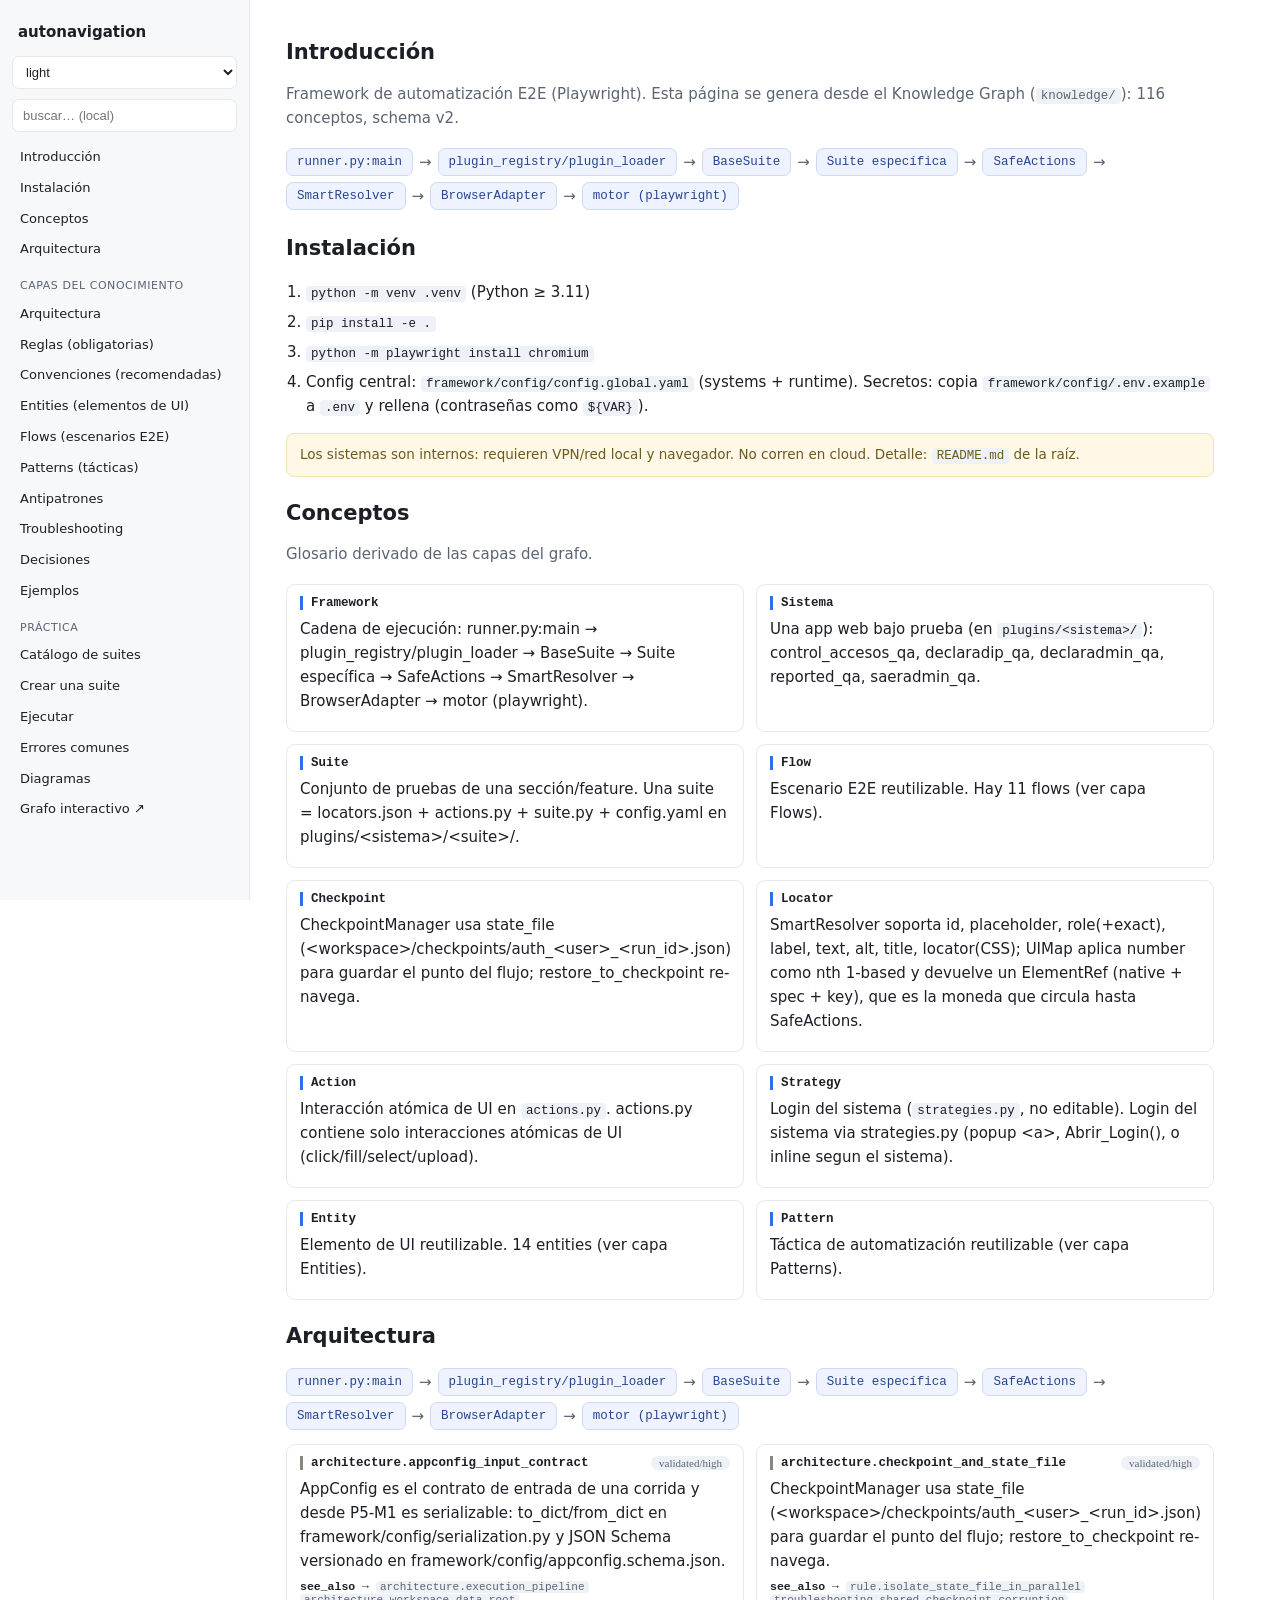
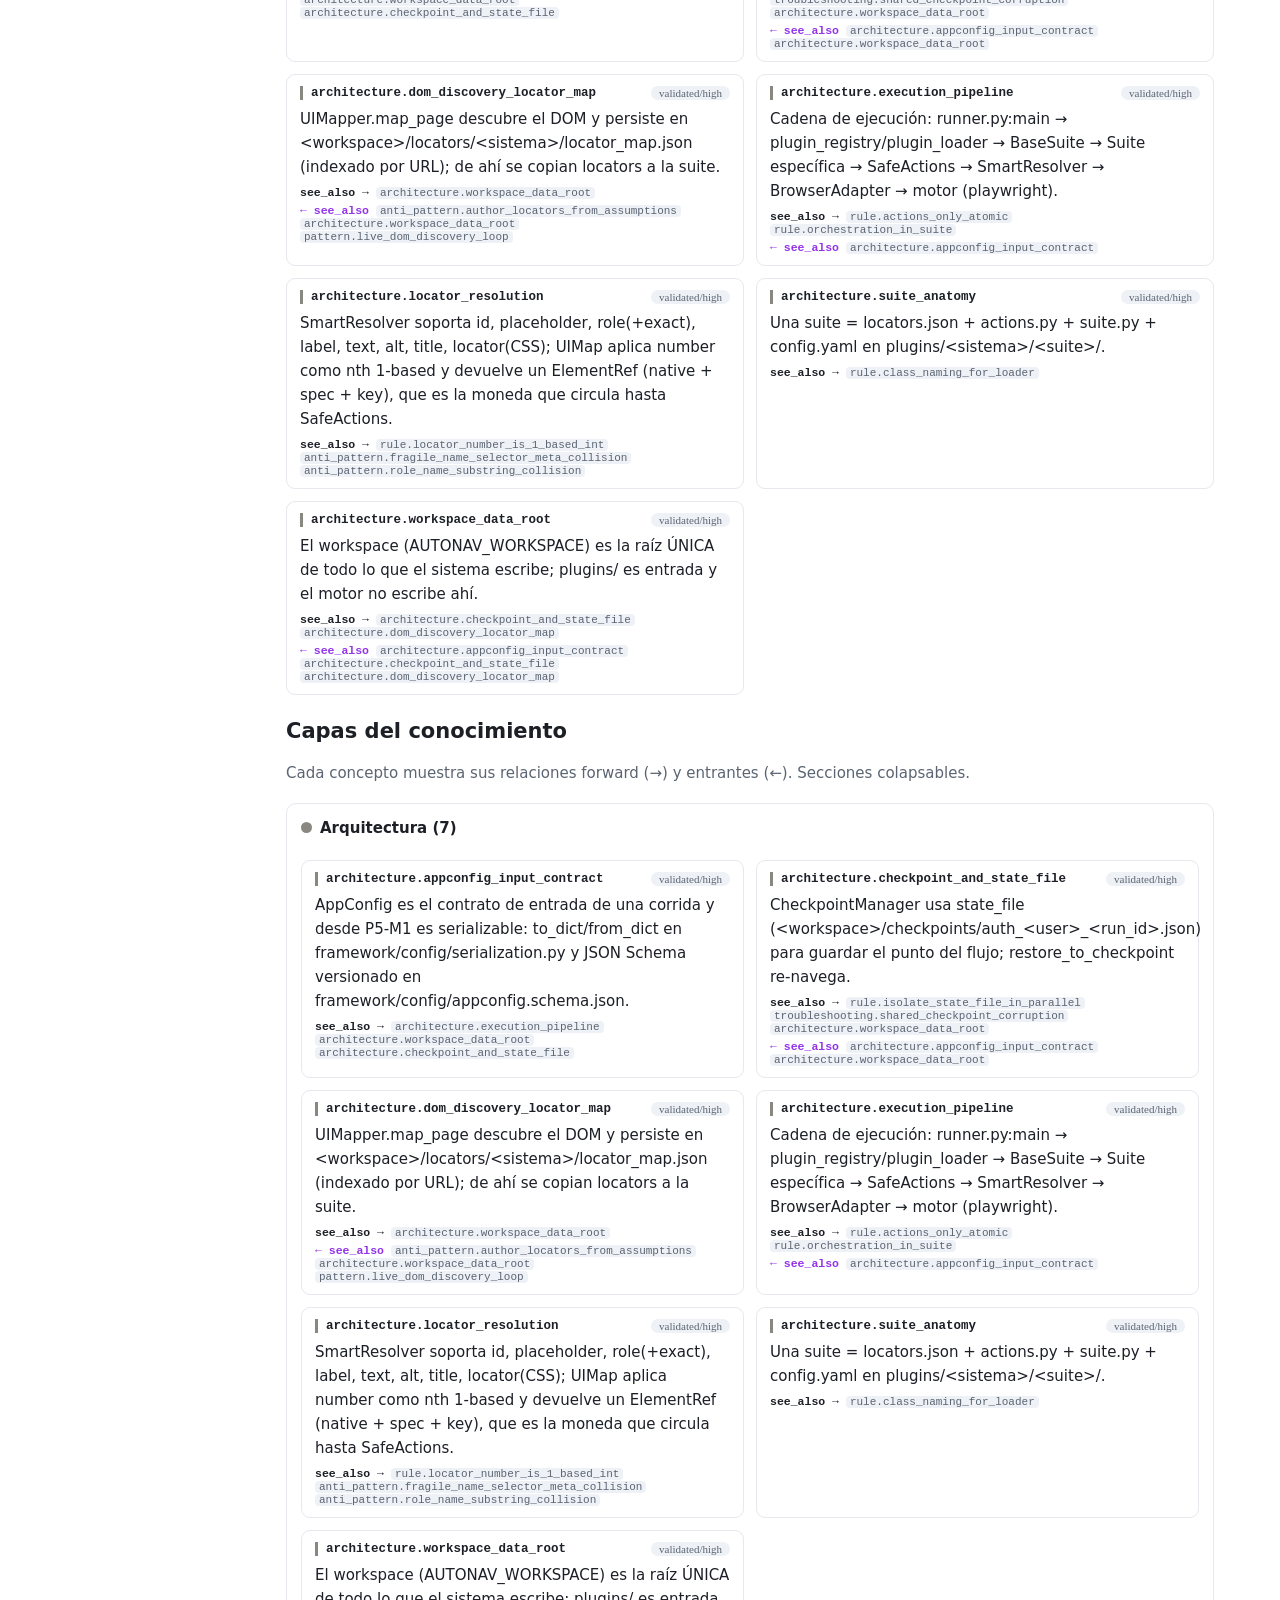
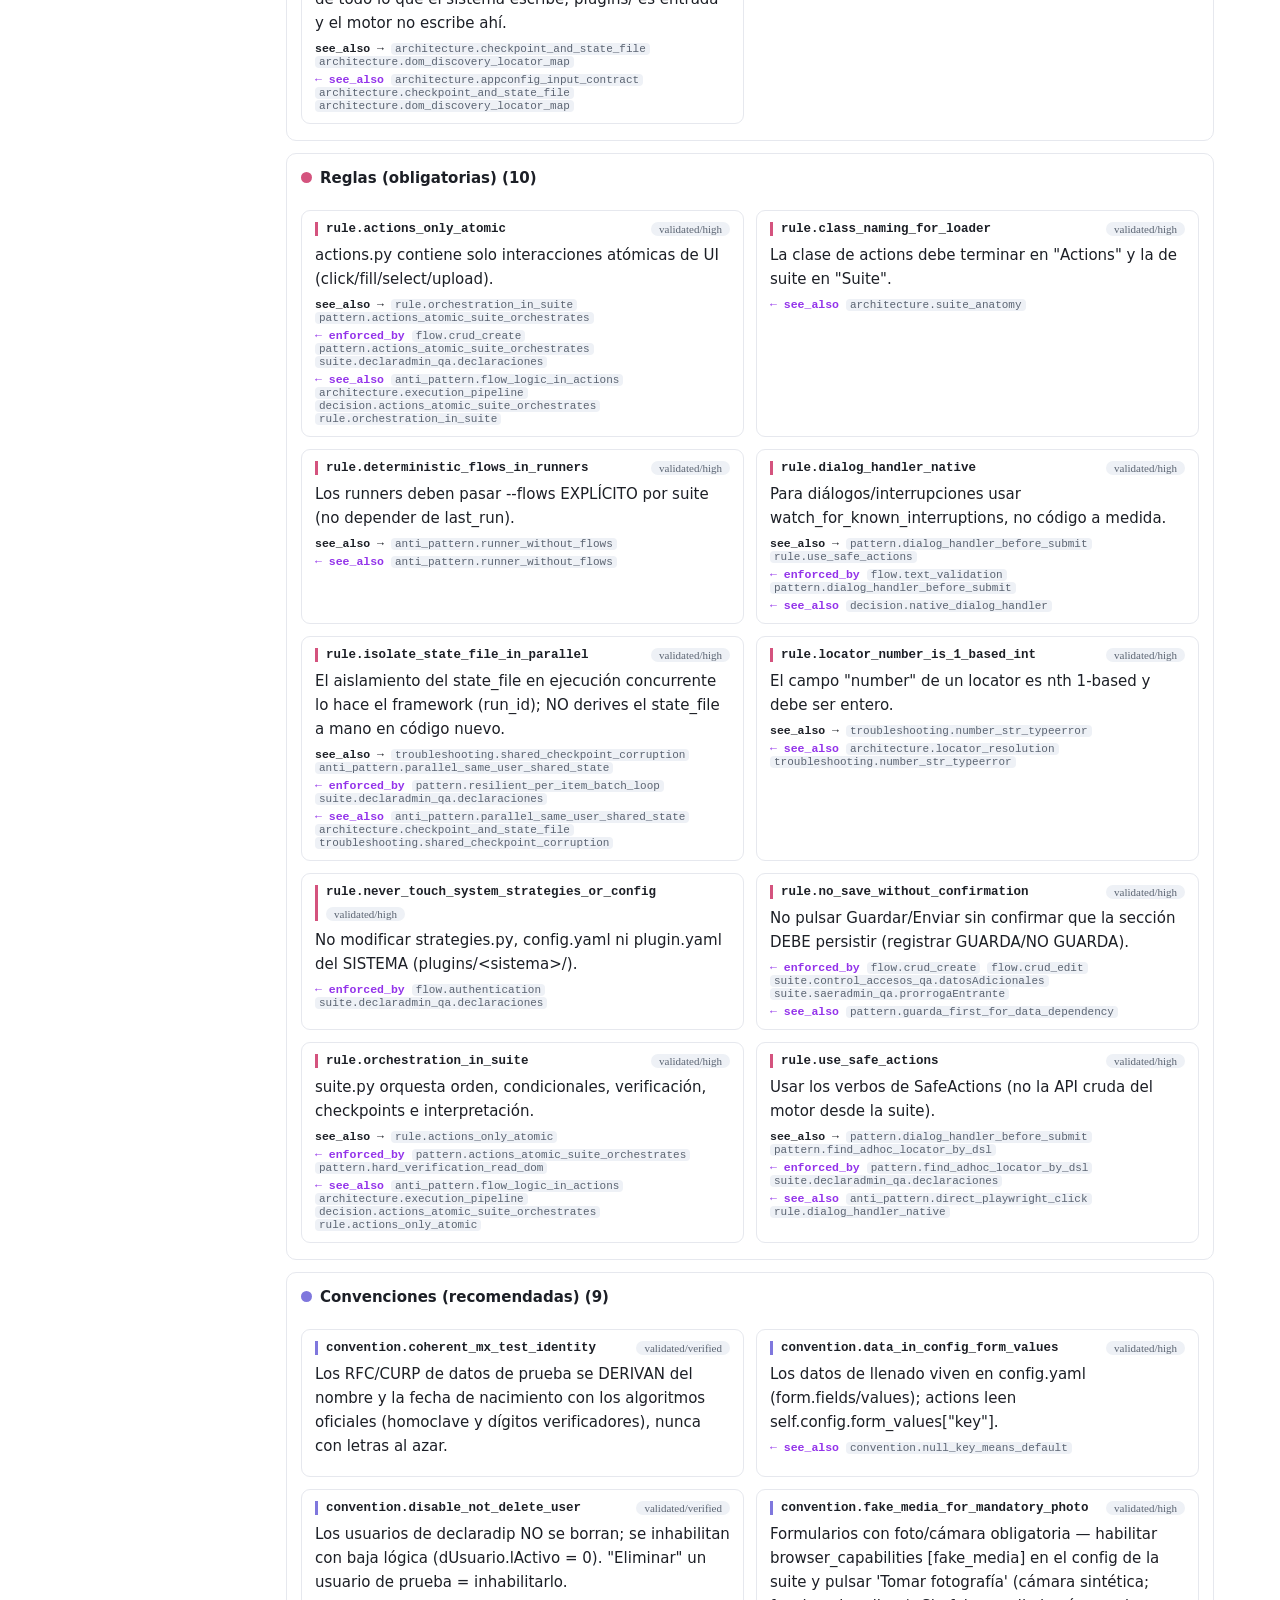
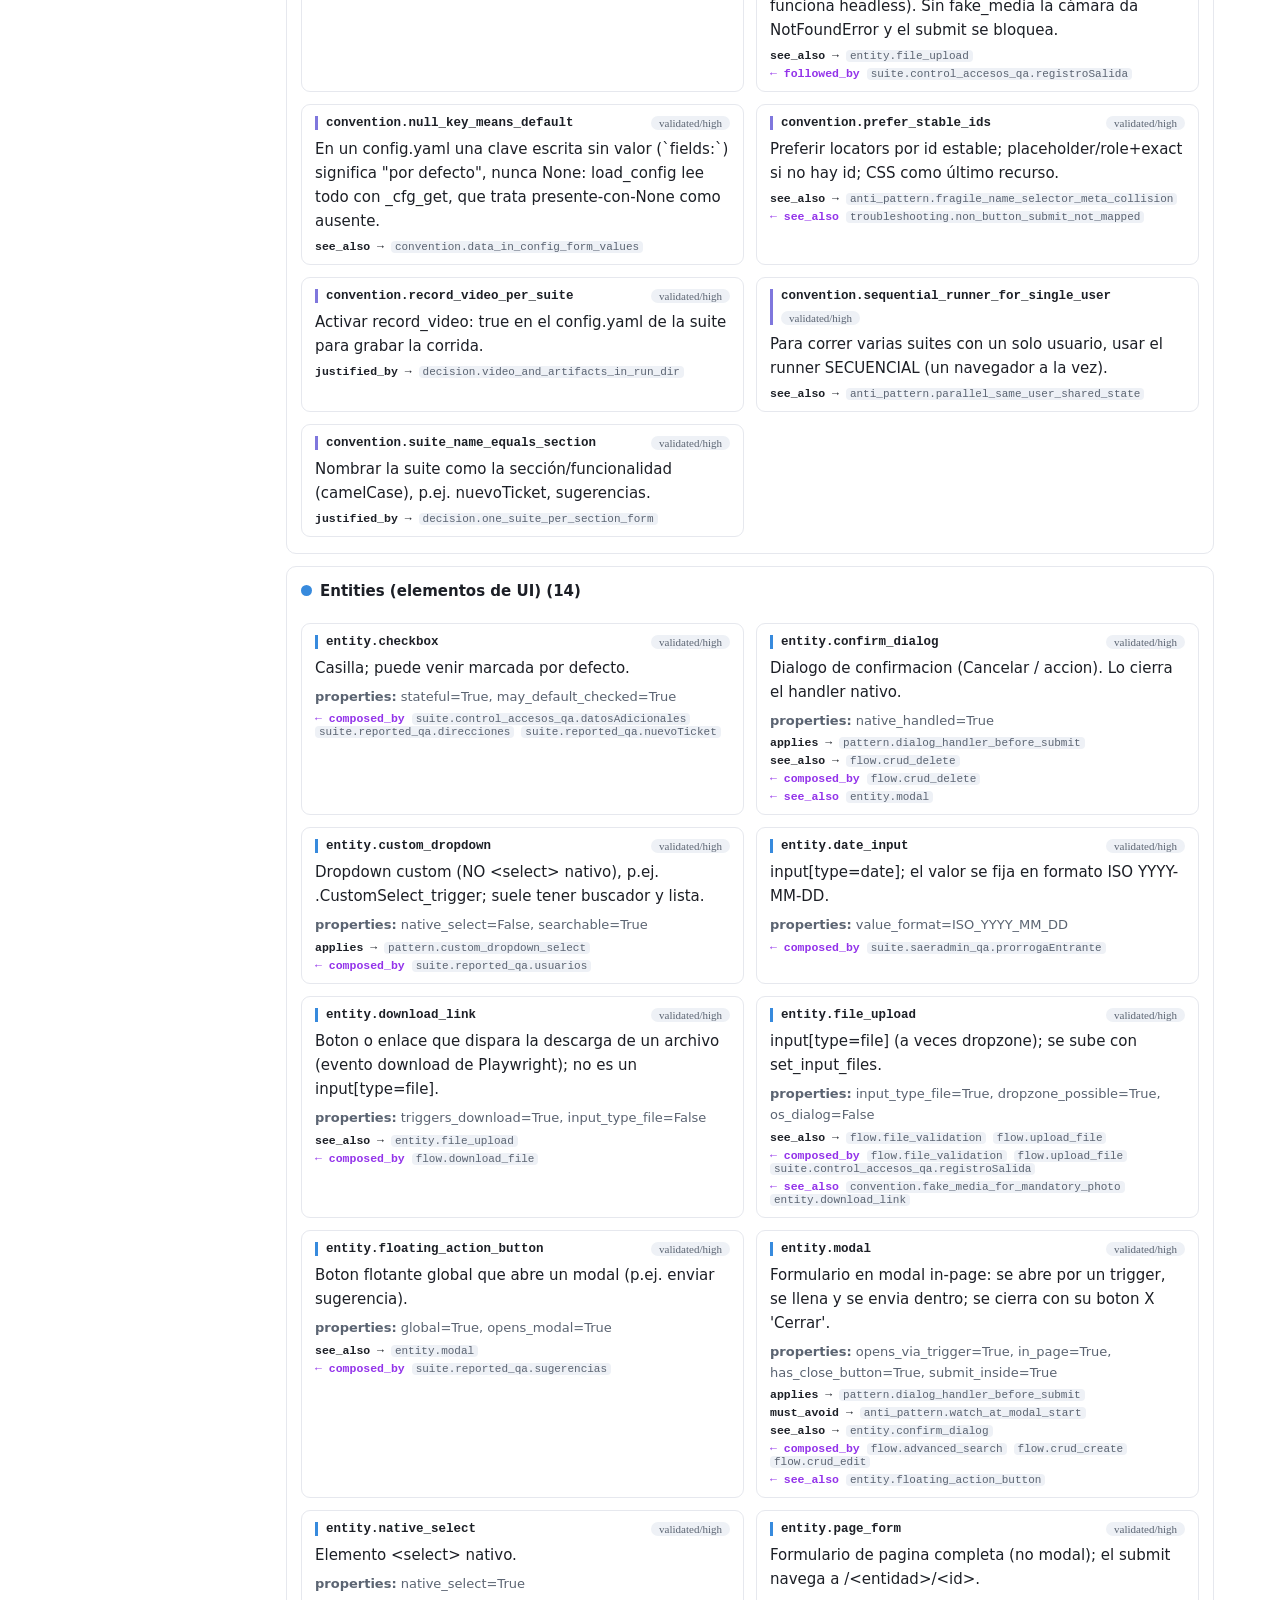
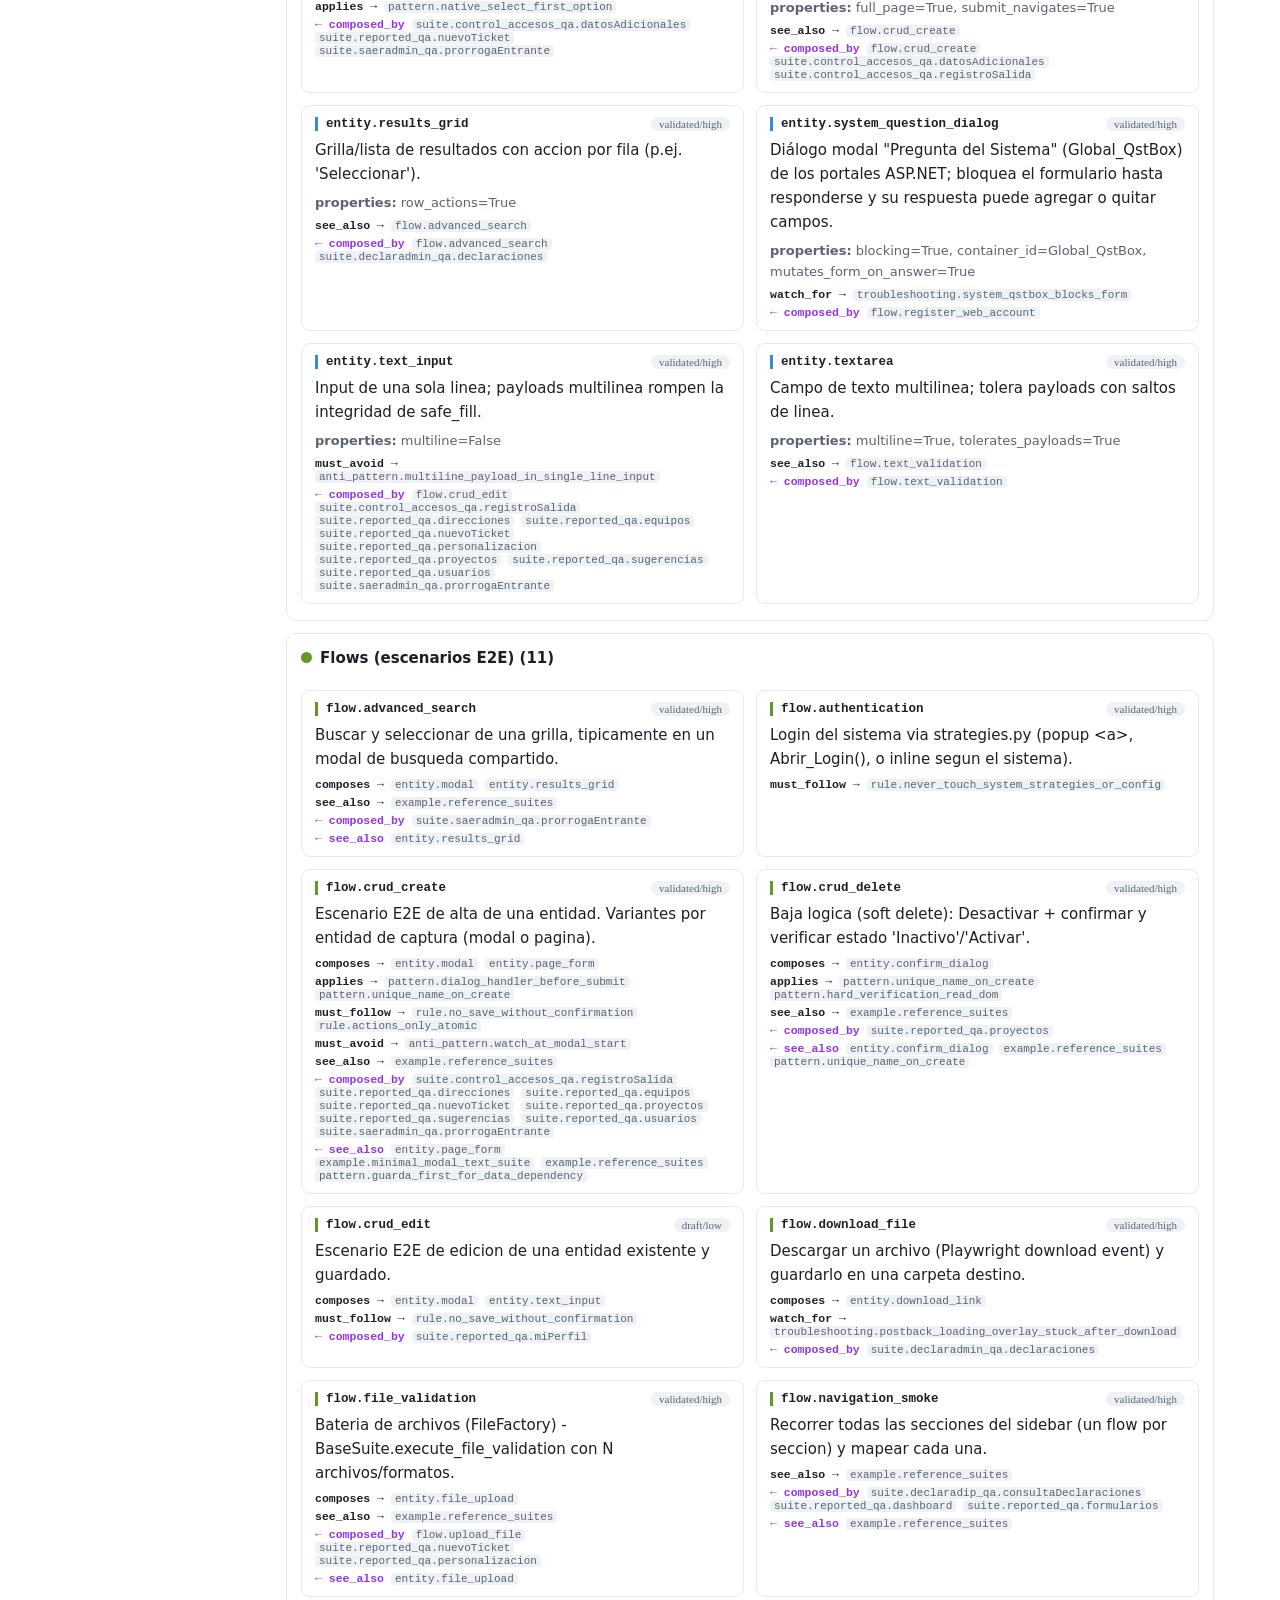
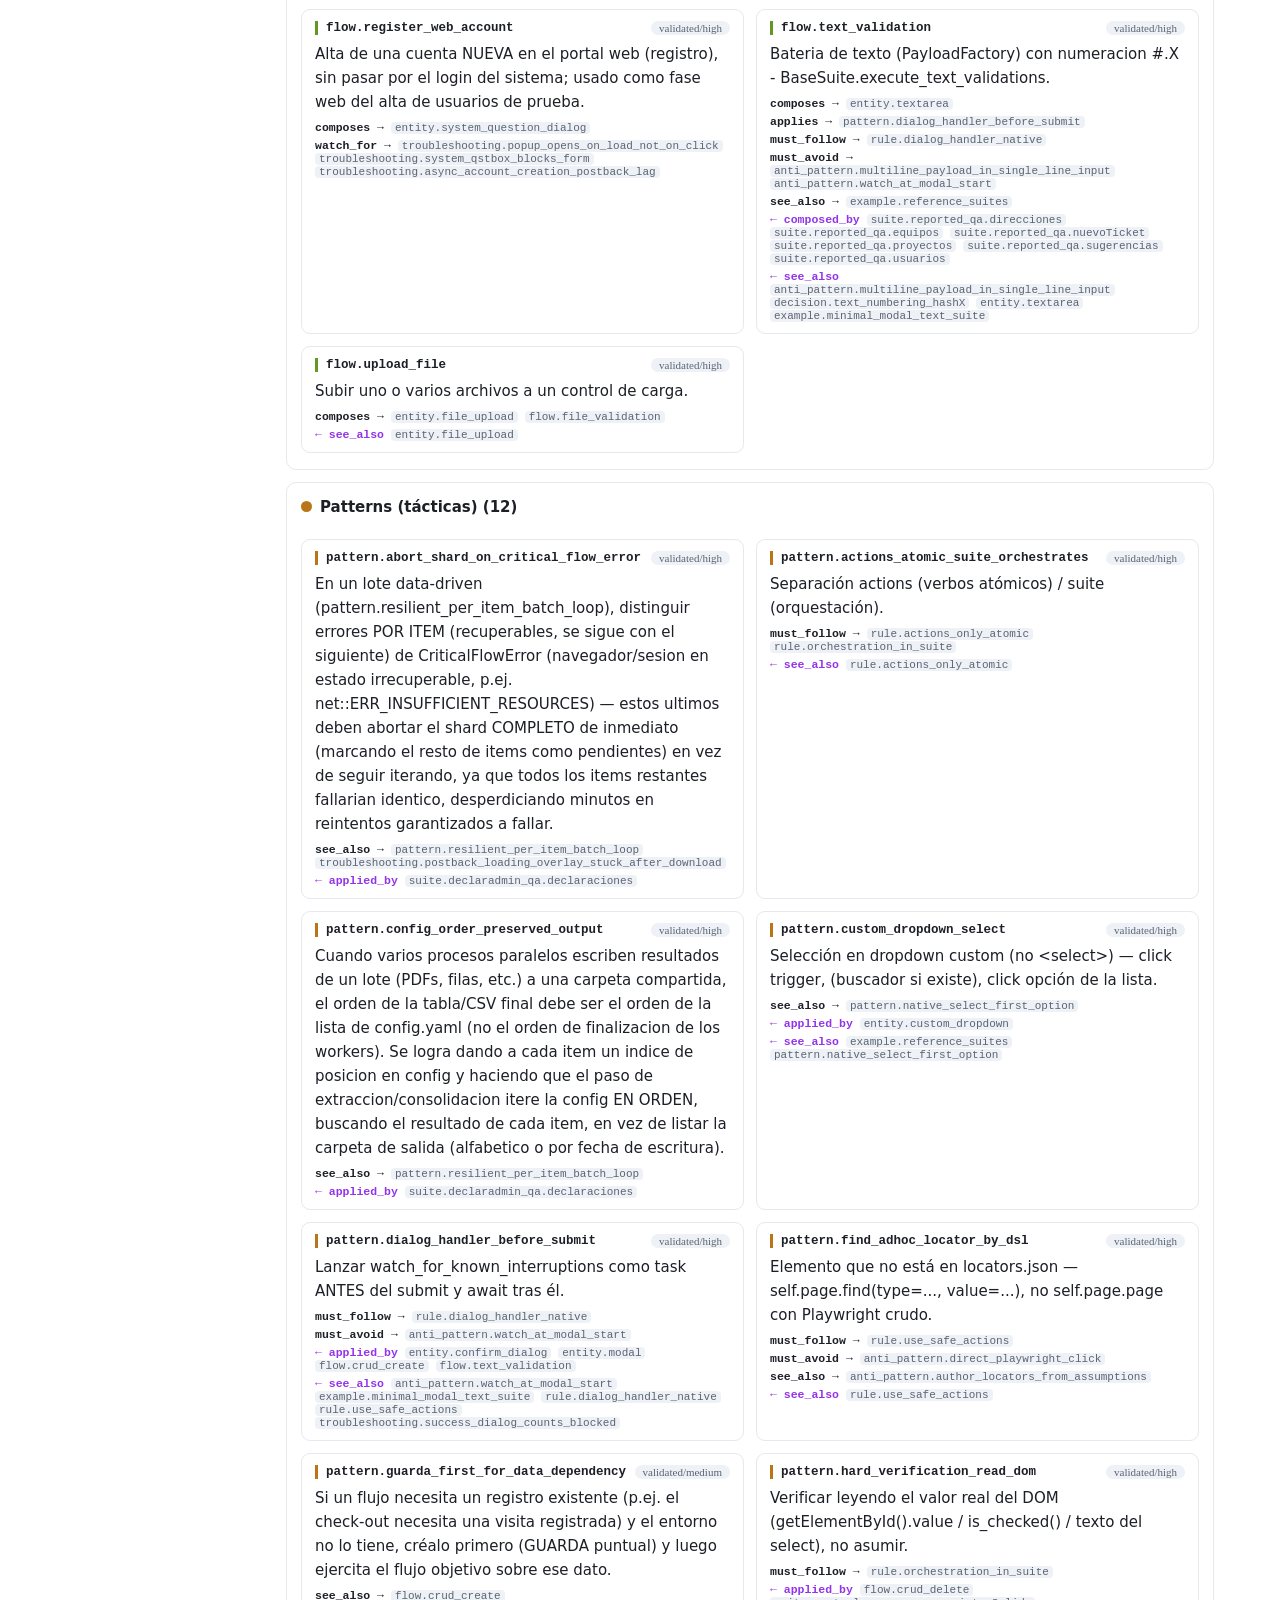
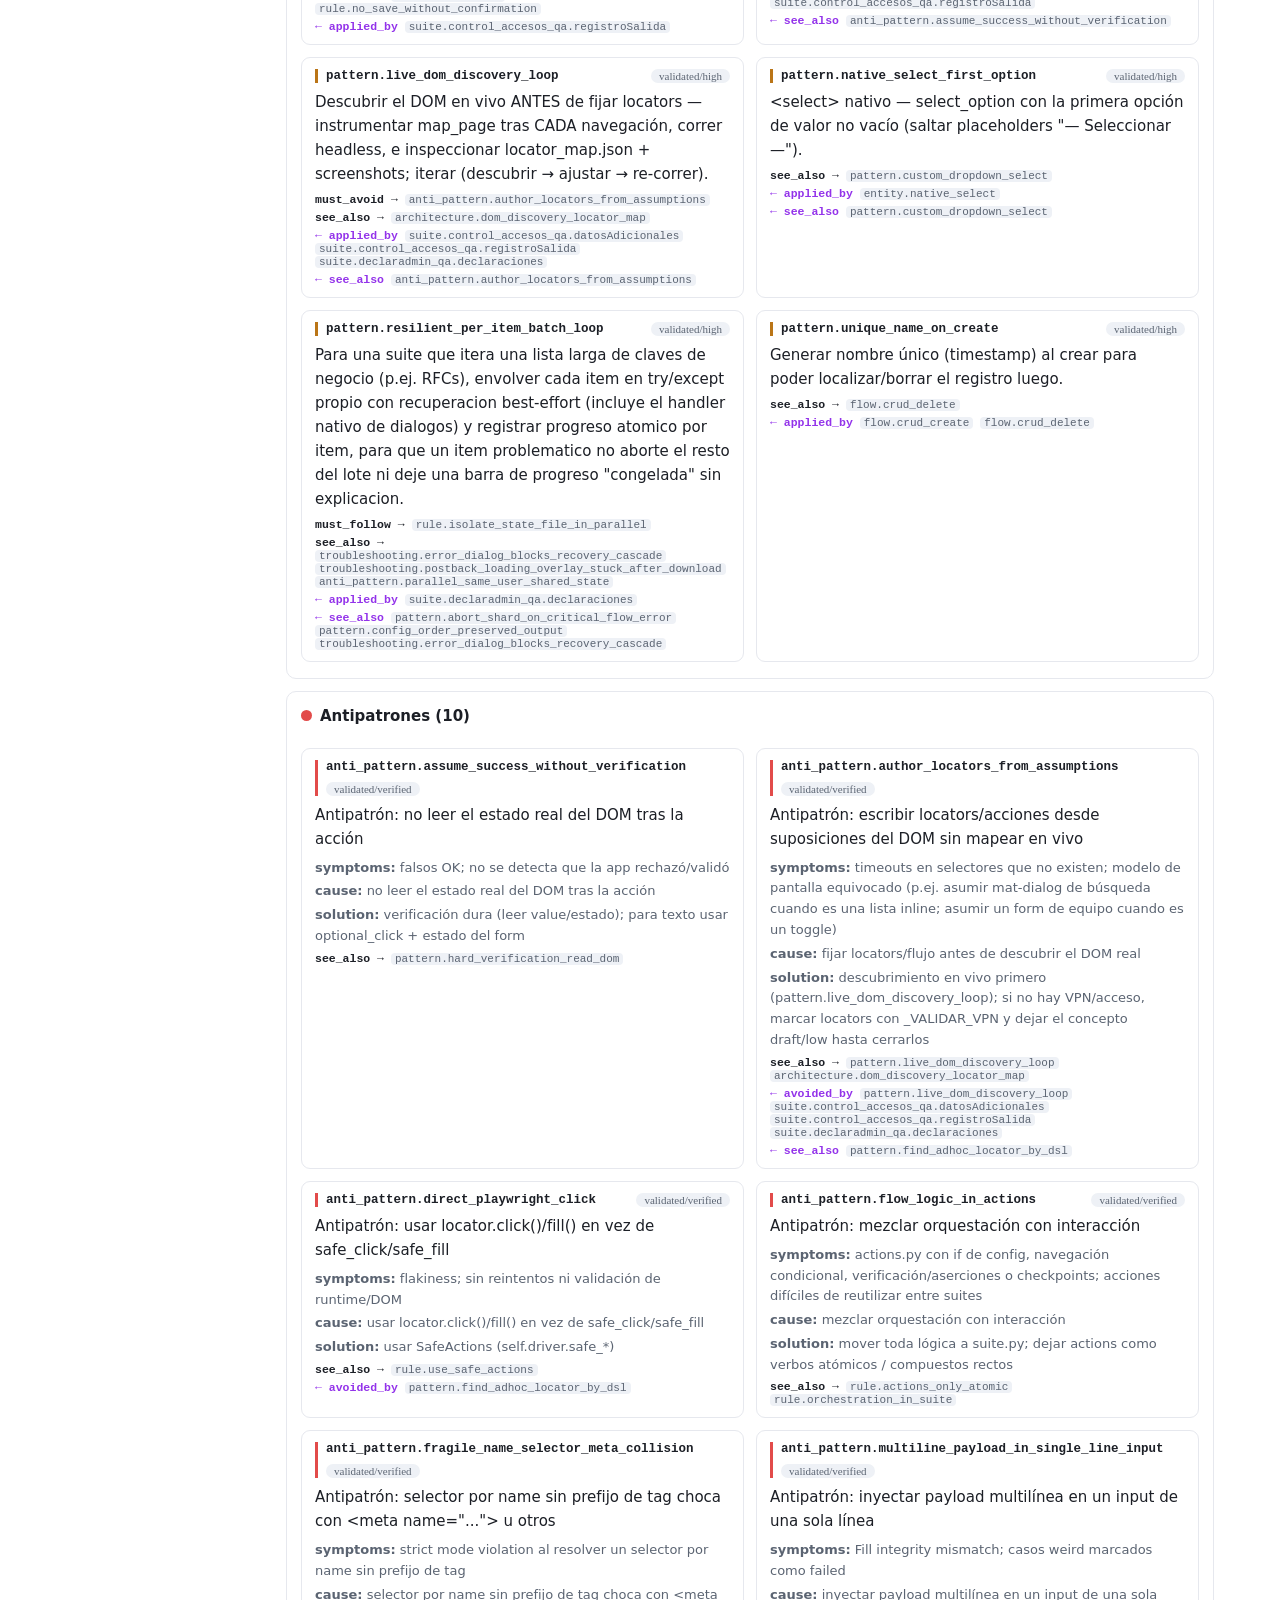
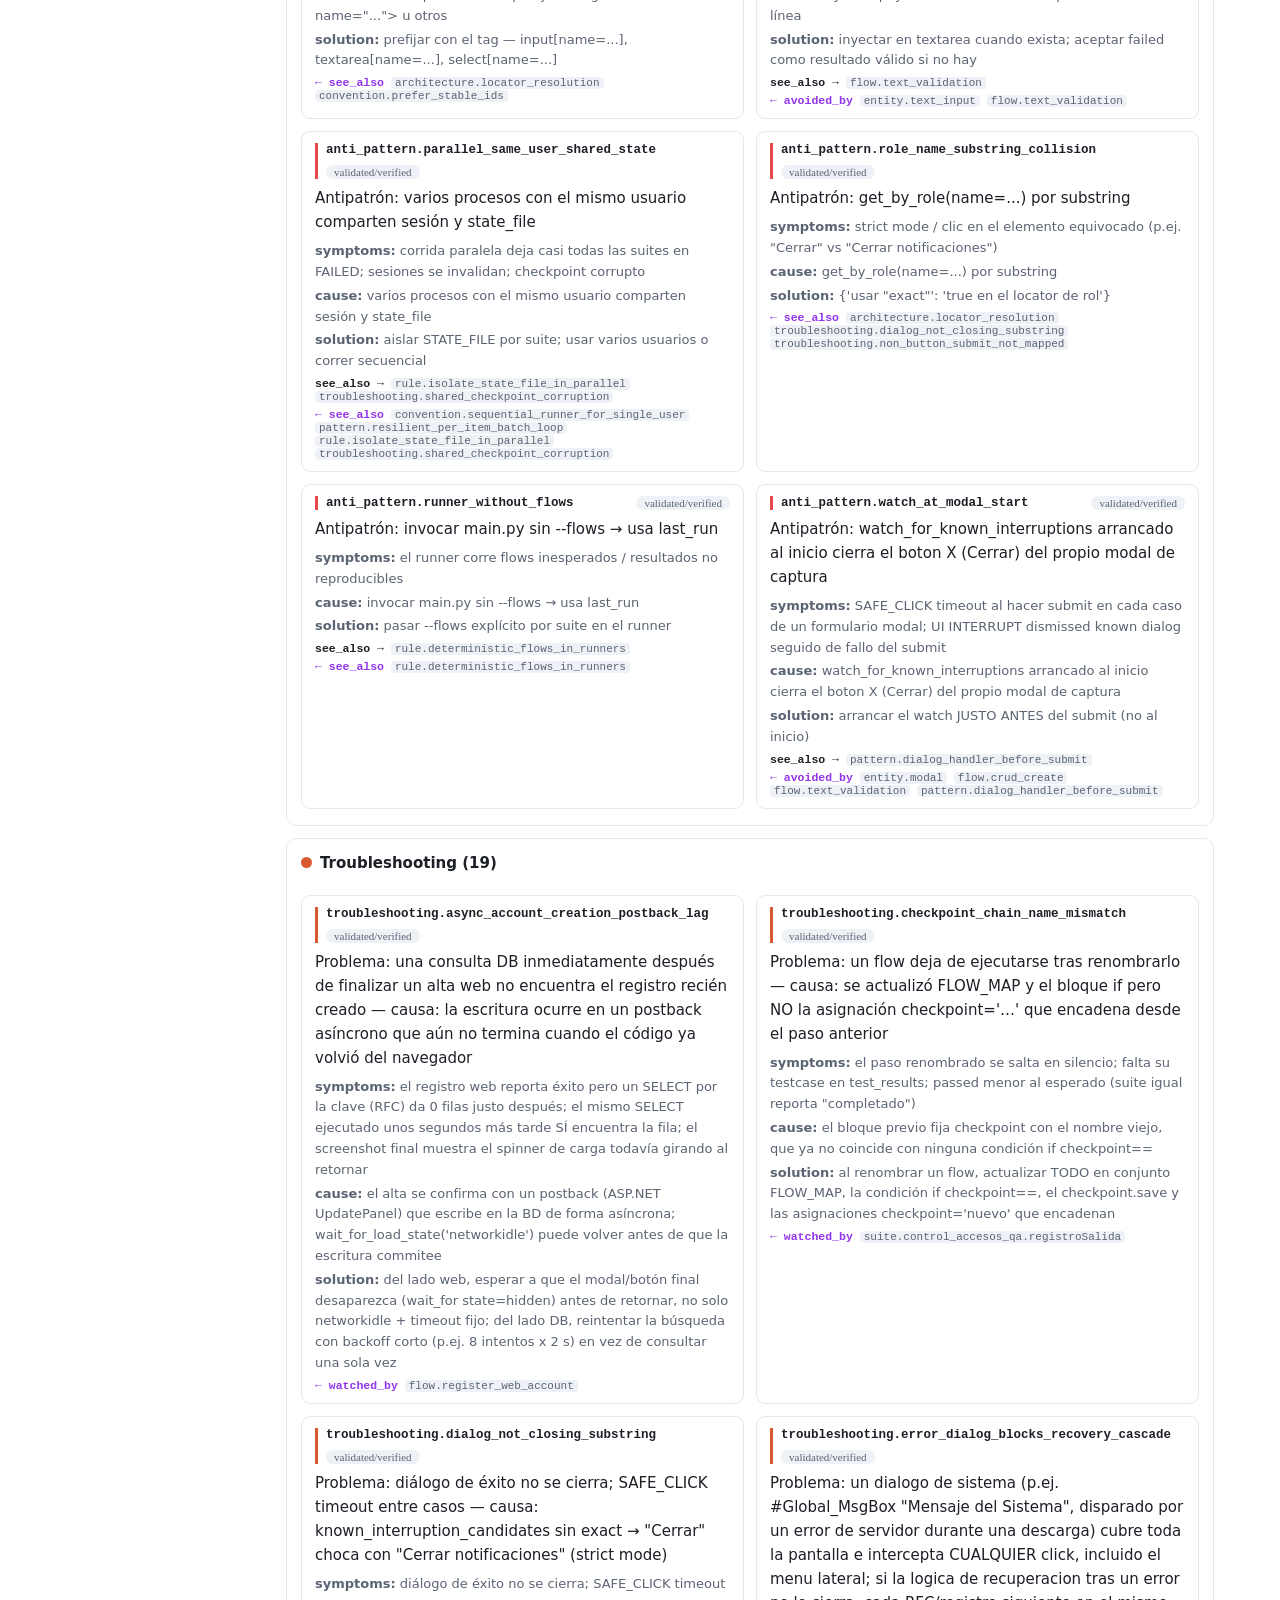
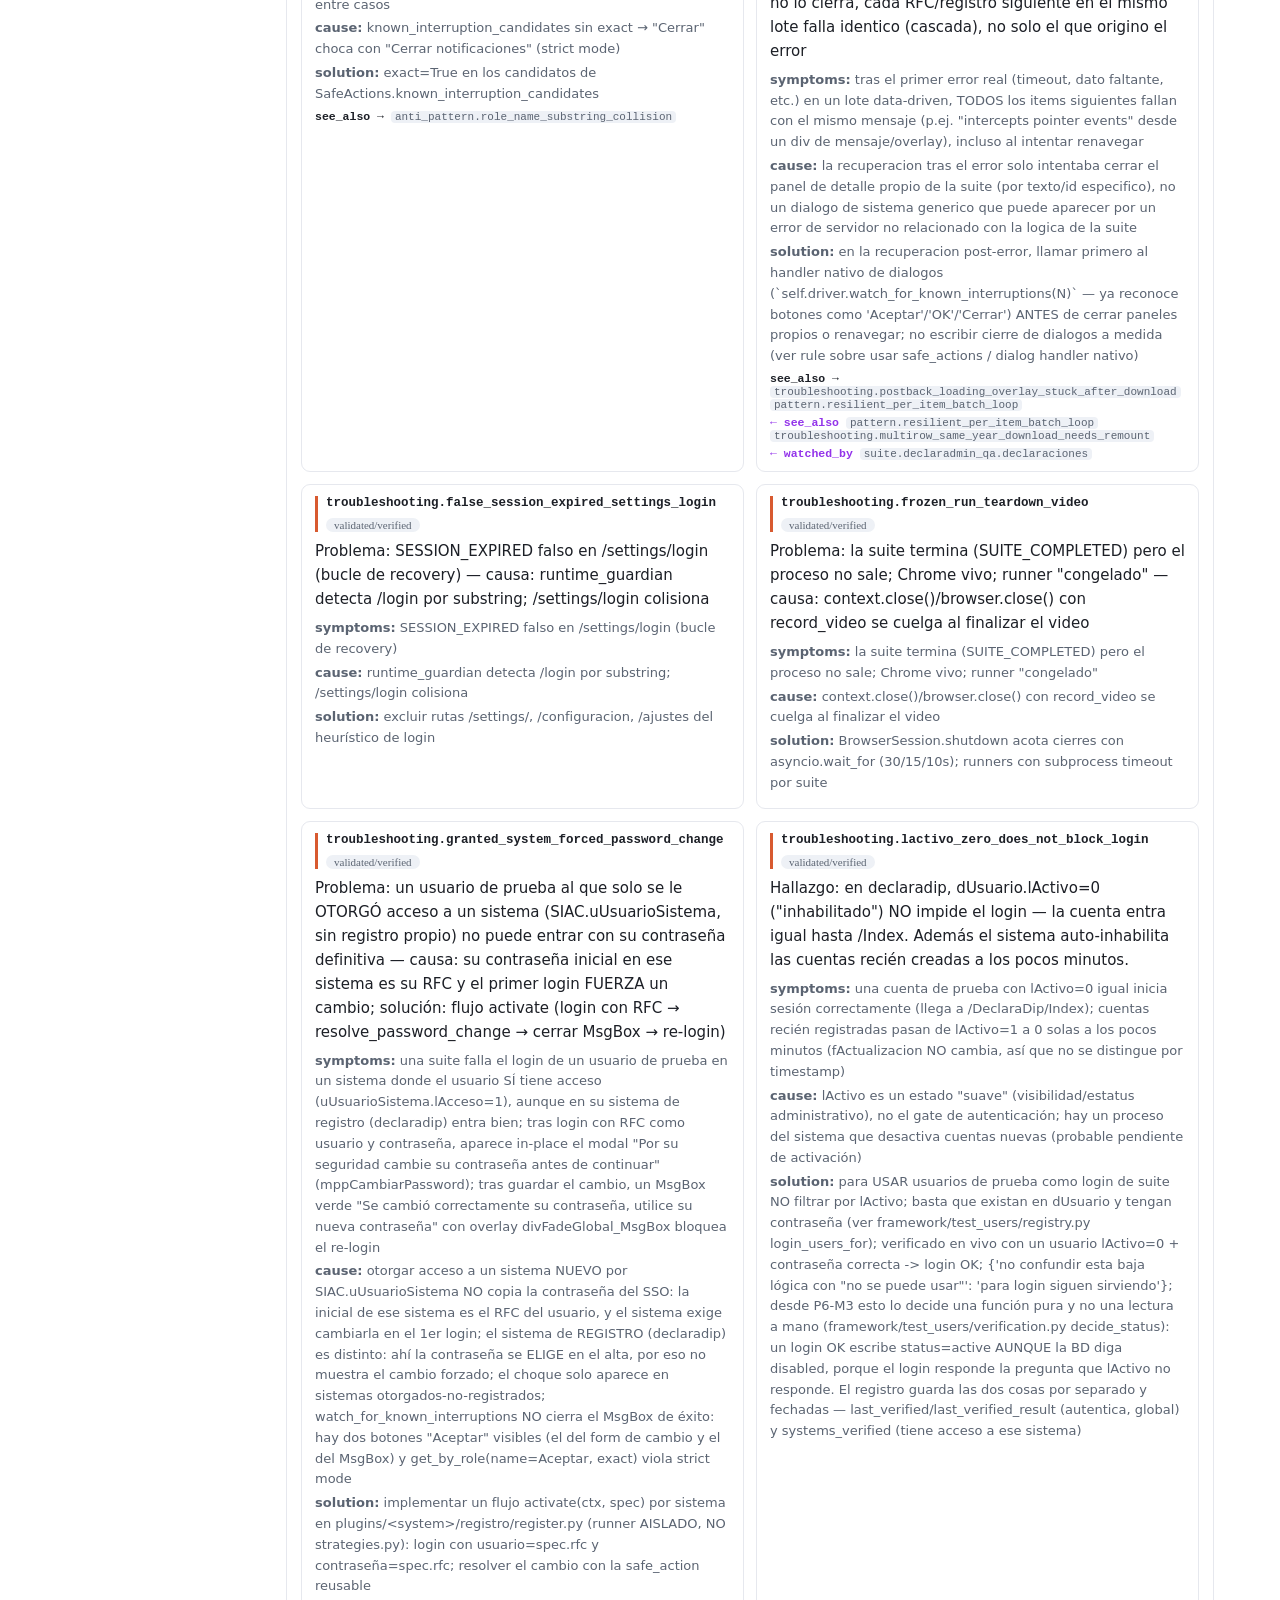
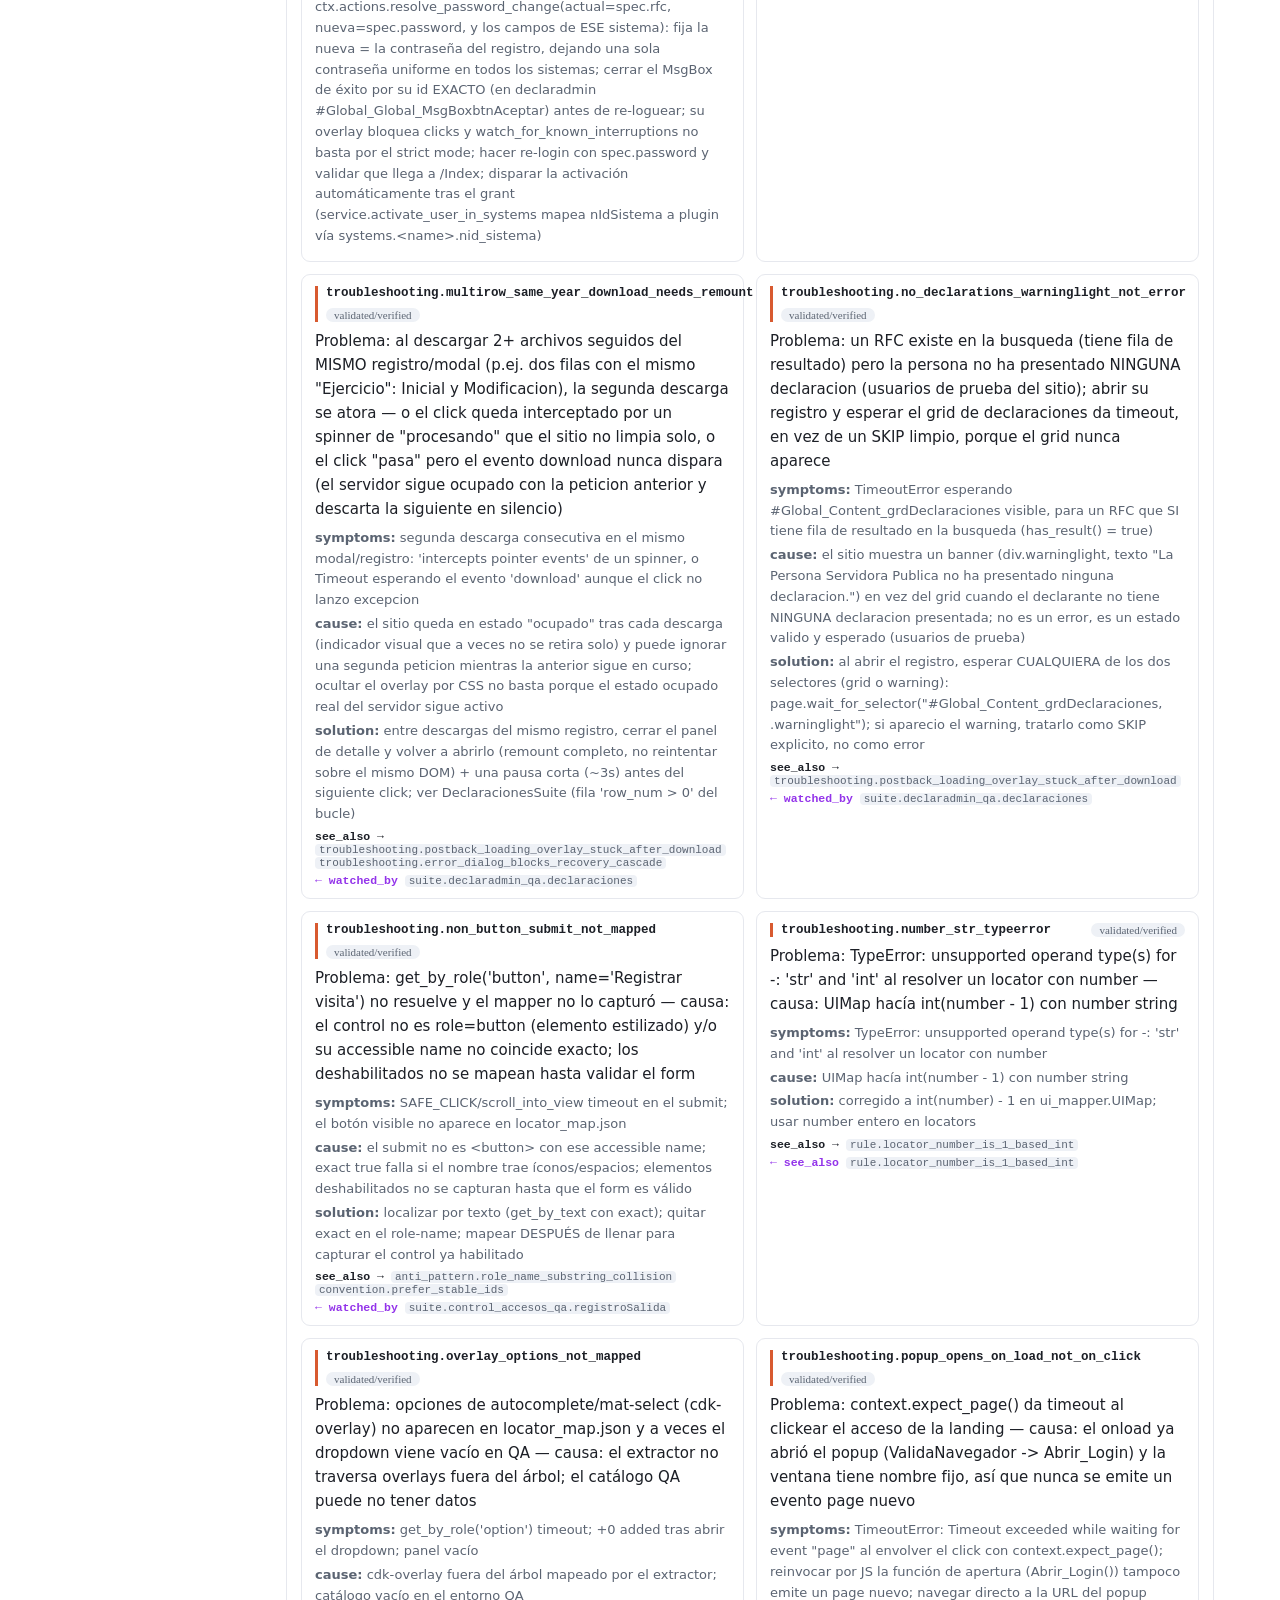
==== commit 076ec747: "publish: site (c88e7a3) [skip ci]" ====
--- a/tutorial.html
+++ b/tutorial.html
@@ -78,7 +78,7 @@
 <div class="card searchable" data-text="rule.dialog_handler_native para diálogos/interrupciones usar watch_for_known_interruptions, no código a medida. " id="rule.dialog_handler_native"><div class="cid" style="border-color:var(--t-rule,#D4537E)">rule.dialog_handler_native<span class="badge">validated/high</span></div><div class="cdesc">Para diálogos/interrupciones usar watch_for_known_interruptions, no código a medida.</div><div class="rel"><b>see_also →</b> <code>pattern.dialog_handler_before_submit</code> <code>rule.use_safe_actions</code></div><div class="rel rin"><b>← enforced_by</b> <code>flow.text_validation</code> <code>pattern.dialog_handler_before_submit</code></div><div class="rel rin"><b>← see_also</b> <code>decision.native_dialog_handler</code></div></div>
 <div class="card searchable" data-text="rule.isolate_state_file_in_parallel el aislamiento del state_file en ejecución concurrente lo hace el framework (run_id); no derives el state_file a mano en código nuevo. " id="rule.isolate_state_file_in_parallel"><div class="cid" style="border-color:var(--t-rule,#D4537E)">rule.isolate_state_file_in_parallel<span class="badge">validated/high</span></div><div class="cdesc">El aislamiento del state_file en ejecución concurrente lo hace el framework (run_id); NO derives el state_file a mano en código nuevo.</div><div class="rel"><b>see_also →</b> <code>troubleshooting.shared_checkpoint_corruption</code> <code>anti_pattern.parallel_same_user_shared_state</code></div><div class="rel rin"><b>← enforced_by</b> <code>pattern.resilient_per_item_batch_loop</code> <code>suite.declaradmin_qa.declaraciones</code></div><div class="rel rin"><b>← see_also</b> <code>anti_pattern.parallel_same_user_shared_state</code> <code>architecture.checkpoint_and_state_file</code> <code>troubleshooting.shared_checkpoint_corruption</code></div></div>
 <div class="card searchable" data-text="rule.locator_number_is_1_based_int el campo &quot;number&quot; de un locator es nth 1-based y debe ser entero. " id="rule.locator_number_is_1_based_int"><div class="cid" style="border-color:var(--t-rule,#D4537E)">rule.locator_number_is_1_based_int<span class="badge">validated/high</span></div><div class="cdesc">El campo &quot;number&quot; de un locator es nth 1-based y debe ser entero.</div><div class="rel"><b>see_also →</b> <code>troubleshooting.number_str_typeerror</code></div><div class="rel rin"><b>← see_also</b> <code>architecture.locator_resolution</code> <code>troubleshooting.number_str_typeerror</code></div></div>
-<div class="card searchable" data-text="rule.never_touch_system_strategies_or_config no modificar strategies.py ni config.yaml del sistema (plugins/&lt;sistema&gt;/). " id="rule.never_touch_system_strategies_or_config"><div class="cid" style="border-color:var(--t-rule,#D4537E)">rule.never_touch_system_strategies_or_config<span class="badge">validated/high</span></div><div class="cdesc">No modificar strategies.py ni config.yaml del SISTEMA (plugins/&lt;sistema&gt;/).</div><div class="rel rin"><b>← enforced_by</b> <code>flow.authentication</code> <code>suite.declaradmin_qa.declaraciones</code></div></div>
+<div class="card searchable" data-text="rule.never_touch_system_strategies_or_config no modificar strategies.py, config.yaml ni plugin.yaml del sistema (plugins/&lt;sistema&gt;/). " id="rule.never_touch_system_strategies_or_config"><div class="cid" style="border-color:var(--t-rule,#D4537E)">rule.never_touch_system_strategies_or_config<span class="badge">validated/high</span></div><div class="cdesc">No modificar strategies.py, config.yaml ni plugin.yaml del SISTEMA (plugins/&lt;sistema&gt;/).</div><div class="rel rin"><b>← enforced_by</b> <code>flow.authentication</code> <code>suite.declaradmin_qa.declaraciones</code></div></div>
 <div class="card searchable" data-text="rule.no_save_without_confirmation no pulsar guardar/enviar sin confirmar que la sección debe persistir (registrar guarda/no guarda). " id="rule.no_save_without_confirmation"><div class="cid" style="border-color:var(--t-rule,#D4537E)">rule.no_save_without_confirmation<span class="badge">validated/high</span></div><div class="cdesc">No pulsar Guardar/Enviar sin confirmar que la sección DEBE persistir (registrar GUARDA/NO GUARDA).</div><div class="rel rin"><b>← enforced_by</b> <code>flow.crud_create</code> <code>flow.crud_edit</code> <code>suite.control_accesos_qa.datosAdicionales</code> <code>suite.saeradmin_qa.prorrogaEntrante</code></div><div class="rel rin"><b>← see_also</b> <code>pattern.guarda_first_for_data_dependency</code></div></div>
 <div class="card searchable" data-text="rule.orchestration_in_suite suite.py orquesta orden, condicionales, verificación, checkpoints e interpretación. " id="rule.orchestration_in_suite"><div class="cid" style="border-color:var(--t-rule,#D4537E)">rule.orchestration_in_suite<span class="badge">validated/high</span></div><div class="cdesc">suite.py orquesta orden, condicionales, verificación, checkpoints e interpretación.</div><div class="rel"><b>see_also →</b> <code>rule.actions_only_atomic</code></div><div class="rel rin"><b>← enforced_by</b> <code>pattern.actions_atomic_suite_orchestrates</code> <code>pattern.hard_verification_read_dom</code></div><div class="rel rin"><b>← see_also</b> <code>anti_pattern.flow_logic_in_actions</code> <code>architecture.execution_pipeline</code> <code>decision.actions_atomic_suite_orchestrates</code> <code>rule.actions_only_atomic</code></div></div>
 <div class="card searchable" data-text="rule.use_safe_actions usar los verbos de safeactions (no la api cruda del motor desde la suite). " id="rule.use_safe_actions"><div class="cid" style="border-color:var(--t-rule,#D4537E)">rule.use_safe_actions<span class="badge">validated/high</span></div><div class="cdesc">Usar los verbos de SafeActions (no la API cruda del motor desde la suite).</div><div class="rel"><b>see_also →</b> <code>pattern.dialog_handler_before_submit</code> <code>pattern.find_adhoc_locator_by_dsl</code></div><div class="rel rin"><b>← enforced_by</b> <code>pattern.find_adhoc_locator_by_dsl</code> <code>suite.declaradmin_qa.declaraciones</code></div><div class="rel rin"><b>← see_also</b> <code>anti_pattern.direct_playwright_click</code> <code>rule.dialog_handler_native</code></div></div></div></details><details class="layer" id="layer-convention" open><summary><span class="dot" style="background:var(--t-convention,#7F77DD)"></span>Convenciones (recomendadas) (9)</summary><div class="grid"><div class="card searchable" data-text="convention.coherent_mx_test_identity los rfc/curp de datos de prueba se derivan del nombre y la fecha de nacimiento con los algoritmos oficiales (homoclave y dígitos verificadores), nunca con letras al azar. " id="convention.coherent_mx_test_identity"><div class="cid" style="border-color:var(--t-convention,#7F77DD)">convention.coherent_mx_test_identity<span class="badge">validated/verified</span></div><div class="cdesc">Los RFC/CURP de datos de prueba se DERIVAN del nombre y la fecha de nacimiento con los algoritmos oficiales (homoclave y dígitos verificadores), nunca con letras al azar.</div></div>
@@ -161,7 +161,7 @@
 <!-- ===== Catálogo de suites ===== -->
 <section id="suites" class="doc"><h2>Catálogo de suites</h2><p class="lead">Índice rollup (cierre transitivo del conocimiento de cada suite).</p><div class="grid"><div class="card searchable" data-text="suite.control_accesos_qa.datosadicionales"><div class="cid" style="border-color:var(--t-suite,#534AB7)">suite.control_accesos_qa.datosAdicionales<span class="badge">validated · v1</span></div><div class="cdesc"><code>plugins/control_accesos_qa/datosAdicionales</code></div><div class="chips"><span class="chip">anti_patterns: 1</span> <span class="chip">entities: 3</span> <span class="chip">patterns: 1</span> <span class="chip">rules: 1</span> <span class="chip">troubleshooting: 1</span></div></div><div class="card searchable" data-text="suite.control_accesos_qa.registrosalida"><div class="cid" style="border-color:var(--t-suite,#534AB7)">suite.control_accesos_qa.registroSalida<span class="badge">validated · v1</span></div><div class="cdesc"><code>plugins/control_accesos_qa/registroSalida</code></div><div class="chips"><span class="chip">anti_patterns: 2</span> <span class="chip">conventions: 1</span> <span class="chip">entities: 4</span> <span class="chip">examples: 1</span> <span class="chip">flows: 1</span> <span class="chip">patterns: 5</span> <span class="chip">rules: 2</span> <span class="chip">troubleshooting: 3</span></div></div><div class="card searchable" data-text="suite.declaradip_qa.consultadeclaraciones"><div class="cid" style="border-color:var(--t-suite,#534AB7)">suite.declaradip_qa.consultaDeclaraciones<span class="badge">draft · v1</span></div><div class="cdesc"><code>plugins/declaradip_qa/consultaDeclaraciones</code></div><div class="chips"><span class="chip">examples: 1</span> <span class="chip">flows: 1</span></div></div><div class="card searchable" data-text="suite.declaradmin_qa.declaraciones"><div class="cid" style="border-color:var(--t-suite,#534AB7)">suite.declaradmin_qa.declaraciones<span class="badge">validated · v5</span></div><div class="cdesc"><code>plugins/declaradmin_qa/declaraciones</code></div><div class="chips"><span class="chip">anti_patterns: 1</span> <span class="chip">entities: 2</span> <span class="chip">flows: 1</span> <span class="chip">patterns: 4</span> <span class="chip">rules: 4</span> <span class="chip">troubleshooting: 4</span></div></div><div class="card searchable" data-text="suite.reported_qa.dashboard"><div class="cid" style="border-color:var(--t-suite,#534AB7)">suite.reported_qa.dashboard<span class="badge">validated · v1</span></div><div class="cdesc"><code>plugins/reported_qa/dashboard</code></div><div class="chips"><span class="chip">examples: 1</span> <span class="chip">flows: 1</span></div></div><div class="card searchable" data-text="suite.reported_qa.direcciones"><div class="cid" style="border-color:var(--t-suite,#534AB7)">suite.reported_qa.direcciones<span class="badge">validated · v1</span></div><div class="cdesc"><code>plugins/reported_qa/direcciones</code></div><div class="chips"><span class="chip">anti_patterns: 2</span> <span class="chip">entities: 5</span> <span class="chip">examples: 1</span> <span class="chip">flows: 2</span> <span class="chip">patterns: 2</span> <span class="chip">rules: 3</span></div></div><div class="card searchable" data-text="suite.reported_qa.equipos"><div class="cid" style="border-color:var(--t-suite,#534AB7)">suite.reported_qa.equipos<span class="badge">validated · v1</span></div><div class="cdesc"><code>plugins/reported_qa/equipos</code></div><div class="chips"><span class="chip">anti_patterns: 2</span> <span class="chip">entities: 4</span> <span class="chip">examples: 1</span> <span class="chip">flows: 2</span> <span class="chip">patterns: 2</span> <span class="chip">rules: 3</span></div></div><div class="card searchable" data-text="suite.reported_qa.formularios"><div class="cid" style="border-color:var(--t-suite,#534AB7)">suite.reported_qa.formularios<span class="badge">validated · v1</span></div><div class="cdesc"><code>plugins/reported_qa/formularios</code></div><div class="chips"><span class="chip">examples: 1</span> <span class="chip">flows: 1</span></div></div><div class="card searchable" data-text="suite.reported_qa.miperfil"><div class="cid" style="border-color:var(--t-suite,#534AB7)">suite.reported_qa.miPerfil<span class="badge">validated · v1</span></div><div class="cdesc"><code>plugins/reported_qa/miPerfil</code></div><div class="chips"><span class="chip">entities: 2</span> <span class="chip">flows: 1</span> <span class="chip">rules: 1</span></div></div><div class="card searchable" data-text="suite.reported_qa.nuevoticket"><div class="cid" style="border-color:var(--t-suite,#534AB7)">suite.reported_qa.nuevoTicket<span class="badge">validated · v1</span></div><div class="cdesc"><code>plugins/reported_qa/nuevoTicket</code></div><div class="chips"><span class="chip">anti_patterns: 2</span> <span class="chip">entities: 7</span> <span class="chip">examples: 1</span> <span class="chip">flows: 3</span> <span class="chip">patterns: 2</span> <span class="chip">rules: 3</span></div></div><div class="card searchable" data-text="suite.reported_qa.personalizacion"><div class="cid" style="border-color:var(--t-suite,#534AB7)">suite.reported_qa.personalizacion<span class="badge">validated · v1</span></div><div class="cdesc"><code>plugins/reported_qa/personalizacion</code></div><div class="chips"><span class="chip">entities: 2</span> <span class="chip">examples: 1</span> <span class="chip">flows: 1</span></div></div><div class="card searchable" data-text="suite.reported_qa.proyectos"><div class="cid" style="border-color:var(--t-suite,#534AB7)">suite.reported_qa.proyectos<span class="badge">validated · v1</span></div><div class="cdesc"><code>plugins/reported_qa/proyectos</code></div><div class="chips"><span class="chip">anti_patterns: 2</span> <span class="chip">entities: 5</span> <span class="chip">examples: 1</span> <span class="chip">flows: 3</span> <span class="chip">patterns: 3</span> <span class="chip">rules: 3</span></div></div><div class="card searchable" data-text="suite.reported_qa.sugerencias"><div class="cid" style="border-color:var(--t-suite,#534AB7)">suite.reported_qa.sugerencias<span class="badge">validated · v1</span></div><div class="cdesc"><code>plugins/reported_qa/sugerencias</code></div><div class="chips"><span class="chip">anti_patterns: 2</span> <span class="chip">entities: 5</span> <span class="chip">examples: 1</span> <span class="chip">flows: 2</span> <span class="chip">patterns: 2</span> <span class="chip">rules: 3</span></div></div><div class="card searchable" data-text="suite.reported_qa.usuarios"><div class="cid" style="border-color:var(--t-suite,#534AB7)">suite.reported_qa.usuarios<span class="badge">validated · v1</span></div><div class="cdesc"><code>plugins/reported_qa/usuarios</code></div><div class="chips"><span class="chip">anti_patterns: 2</span> <span class="chip">entities: 5</span> <span class="chip">examples: 1</span> <span class="chip">flows: 2</span> <span class="chip">patterns: 2</span> <span class="chip">rules: 3</span></div></div><div class="card searchable" data-text="suite.saeradmin_qa.prorrogaentrante"><div class="cid" style="border-color:var(--t-suite,#534AB7)">suite.saeradmin_qa.prorrogaEntrante<span class="badge">validated · v1</span></div><div class="cdesc"><code>plugins/saeradmin_qa/prorrogaEntrante</code></div><div class="chips"><span class="chip">anti_patterns: 1</span> <span class="chip">entities: 6</span> <span class="chip">examples: 1</span> <span class="chip">flows: 2</span> <span class="chip">patterns: 2</span> <span class="chip">rules: 2</span></div></div></div></section>
 <!-- ===== Crear una suite ===== -->
-<section id="crear" class="doc"><h2>Crear una suite</h2><ol class="steps"><li>Esqueleto: <code>tools/new_suite.py --system &lt;s&gt; --suite &lt;n&gt;</code>.</li><li>Mapear DOM: <code>main.py --system &lt;s&gt; --suite &lt;n&gt; --users &lt;u&gt; --flows 1.0</code>.</li><li>Editar <code>locators.json</code> / <code>actions.py</code> (atómico) / <code>suite.py</code> (orquesta) / <code>config.yaml</code>.</li><li>Registrar el concepto <code>suite.&lt;s&gt;.&lt;n&gt;</code> y correr el pipeline del KB.</li></ol><p class="lead">Reglas obligatorias:</p><ul><li><code>rule.actions_only_atomic</code> — actions.py contiene solo interacciones atómicas de UI (click/fill/select/upload).</li><li><code>rule.class_naming_for_loader</code> — La clase de actions debe terminar en &quot;Actions&quot; y la de suite en &quot;Suite&quot;.</li><li><code>rule.deterministic_flows_in_runners</code> — Los runners deben pasar --flows EXPLÍCITO por suite (no depender de last_run).</li><li><code>rule.dialog_handler_native</code> — Para diálogos/interrupciones usar watch_for_known_interruptions, no código a medida.</li><li><code>rule.isolate_state_file_in_parallel</code> — El aislamiento del state_file en ejecución concurrente lo hace el framework (run_id); NO derives el state_file a mano en código nuevo.</li><li><code>rule.locator_number_is_1_based_int</code> — El campo &quot;number&quot; de un locator es nth 1-based y debe ser entero.</li><li><code>rule.never_touch_system_strategies_or_config</code> — No modificar strategies.py ni config.yaml del SISTEMA (plugins/&lt;sistema&gt;/).</li><li><code>rule.no_save_without_confirmation</code> — No pulsar Guardar/Enviar sin confirmar que la sección DEBE persistir (registrar GUARDA/NO GUARDA).</li><li><code>rule.orchestration_in_suite</code> — suite.py orquesta orden, condicionales, verificación, checkpoints e interpretación.</li><li><code>rule.use_safe_actions</code> — Usar los verbos de SafeActions (no la API cruda del motor desde la suite).</li></ul></section>
+<section id="crear" class="doc"><h2>Crear una suite</h2><ol class="steps"><li>Esqueleto: <code>tools/new_suite.py --system &lt;s&gt; --suite &lt;n&gt;</code>.</li><li>Mapear DOM: <code>main.py --system &lt;s&gt; --suite &lt;n&gt; --users &lt;u&gt; --flows 1.0</code>.</li><li>Editar <code>locators.json</code> / <code>actions.py</code> (atómico) / <code>suite.py</code> (orquesta) / <code>config.yaml</code>.</li><li>Registrar el concepto <code>suite.&lt;s&gt;.&lt;n&gt;</code> y correr el pipeline del KB.</li></ol><p class="lead">Reglas obligatorias:</p><ul><li><code>rule.actions_only_atomic</code> — actions.py contiene solo interacciones atómicas de UI (click/fill/select/upload).</li><li><code>rule.class_naming_for_loader</code> — La clase de actions debe terminar en &quot;Actions&quot; y la de suite en &quot;Suite&quot;.</li><li><code>rule.deterministic_flows_in_runners</code> — Los runners deben pasar --flows EXPLÍCITO por suite (no depender de last_run).</li><li><code>rule.dialog_handler_native</code> — Para diálogos/interrupciones usar watch_for_known_interruptions, no código a medida.</li><li><code>rule.isolate_state_file_in_parallel</code> — El aislamiento del state_file en ejecución concurrente lo hace el framework (run_id); NO derives el state_file a mano en código nuevo.</li><li><code>rule.locator_number_is_1_based_int</code> — El campo &quot;number&quot; de un locator es nth 1-based y debe ser entero.</li><li><code>rule.never_touch_system_strategies_or_config</code> — No modificar strategies.py, config.yaml ni plugin.yaml del SISTEMA (plugins/&lt;sistema&gt;/).</li><li><code>rule.no_save_without_confirmation</code> — No pulsar Guardar/Enviar sin confirmar que la sección DEBE persistir (registrar GUARDA/NO GUARDA).</li><li><code>rule.orchestration_in_suite</code> — suite.py orquesta orden, condicionales, verificación, checkpoints e interpretación.</li><li><code>rule.use_safe_actions</code> — Usar los verbos de SafeActions (no la API cruda del motor desde la suite).</li></ul></section>
 <!-- ===== Ejecutar ===== -->
 <section id="ejecutar" class="doc"><h2>Ejecutar</h2><ol class="steps"><li><code>main.py --system &lt;s&gt; --suite &lt;n&gt; --users &lt;u&gt; --flows 1.0-2.0</code> (usa rangos de flows EXPLÍCITOS).</li><li>Artefactos en <code>plugins/&lt;s&gt;/&lt;n&gt;/artifacts/run_&lt;id&gt;/</code> (video si <code>record_video: true</code>).</li><li>Varias suites de Reported: <code>tools/run_reported.py</code> (secuencial).</li></ol></section>
 <!-- ===== Errores comunes ===== -->
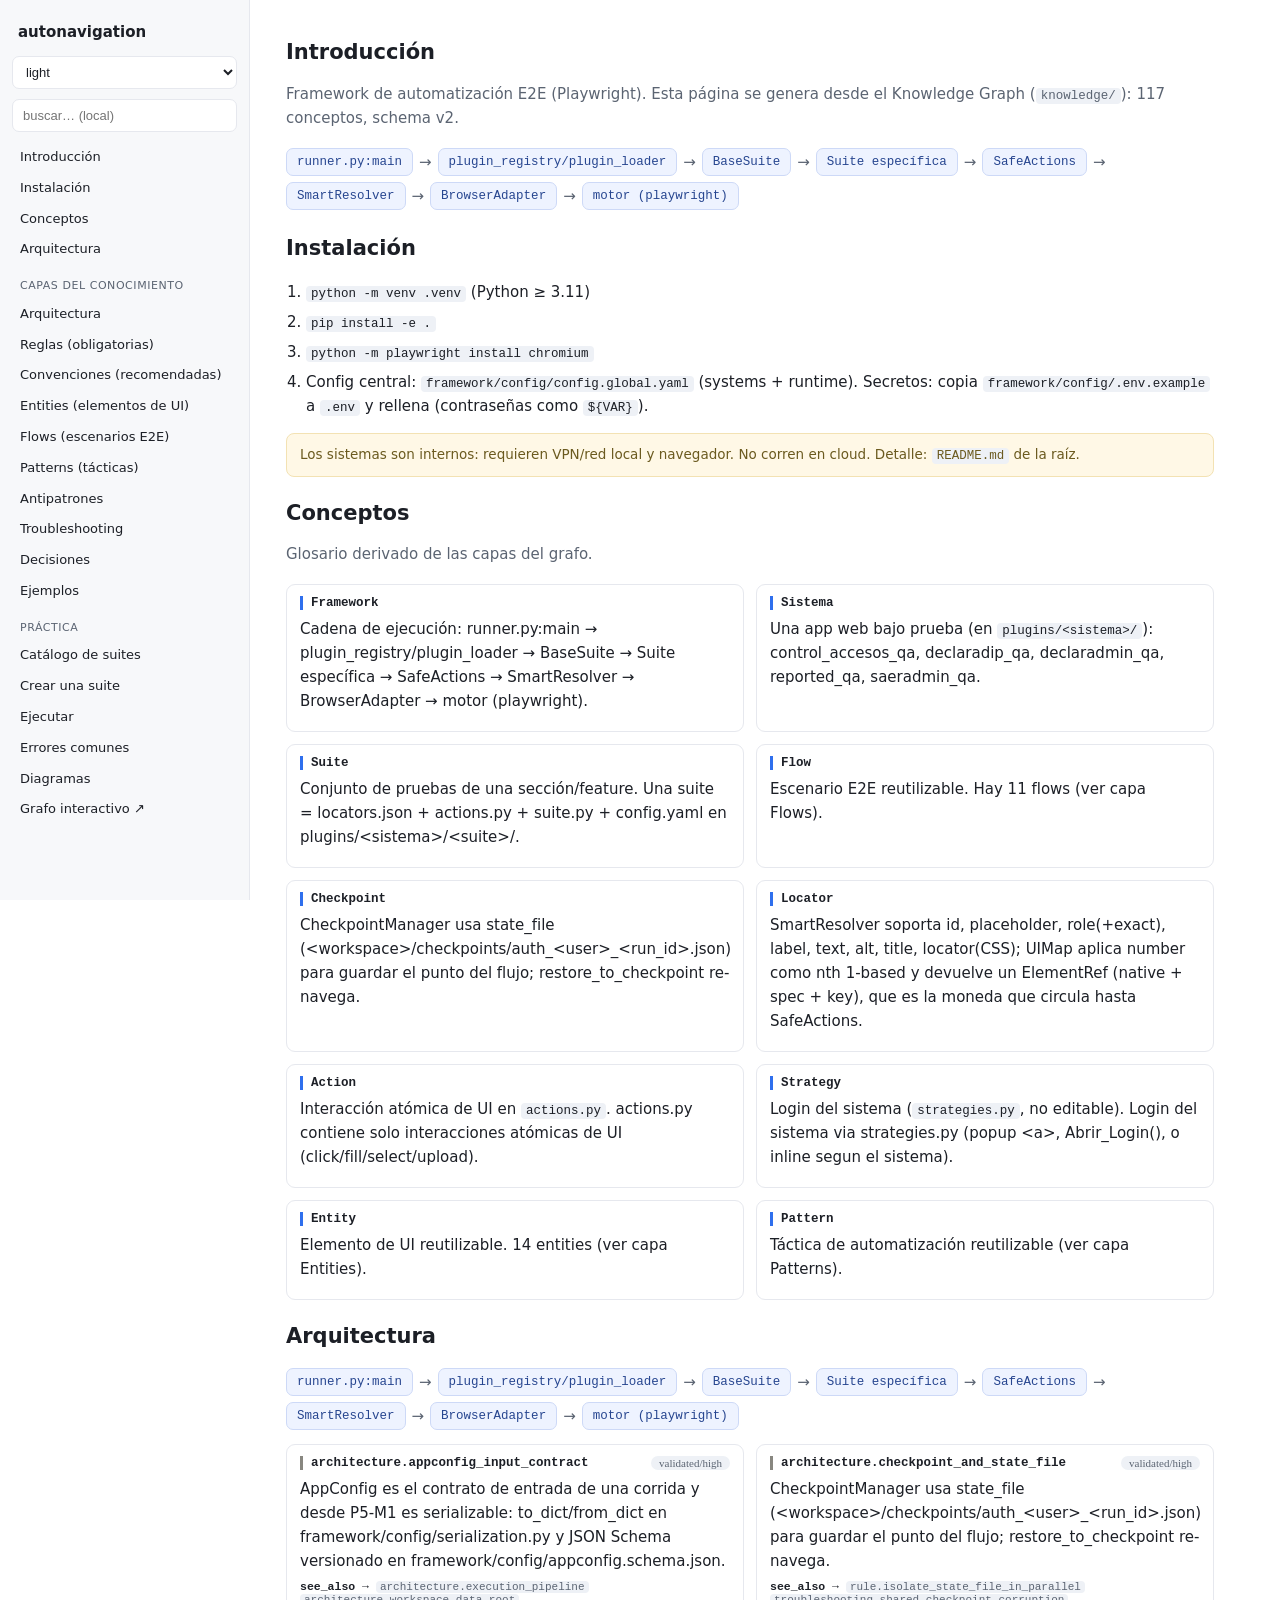
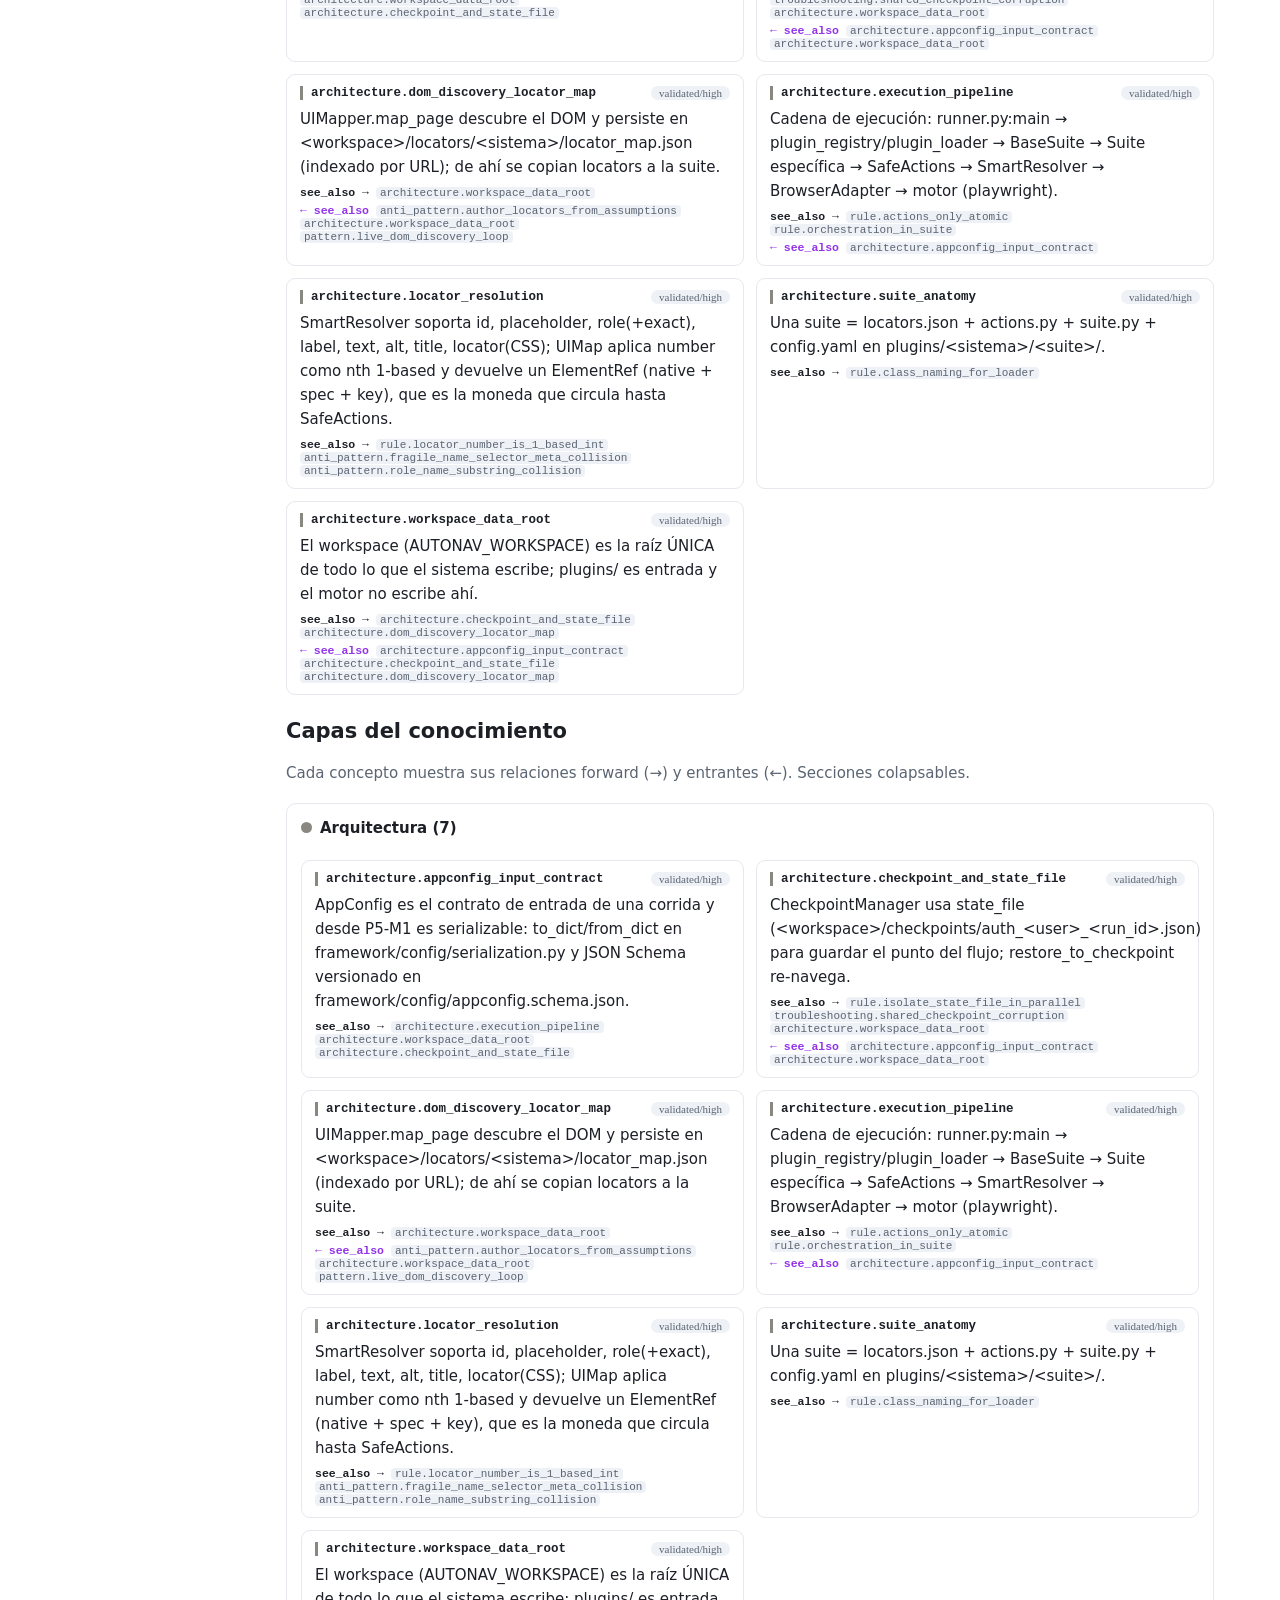
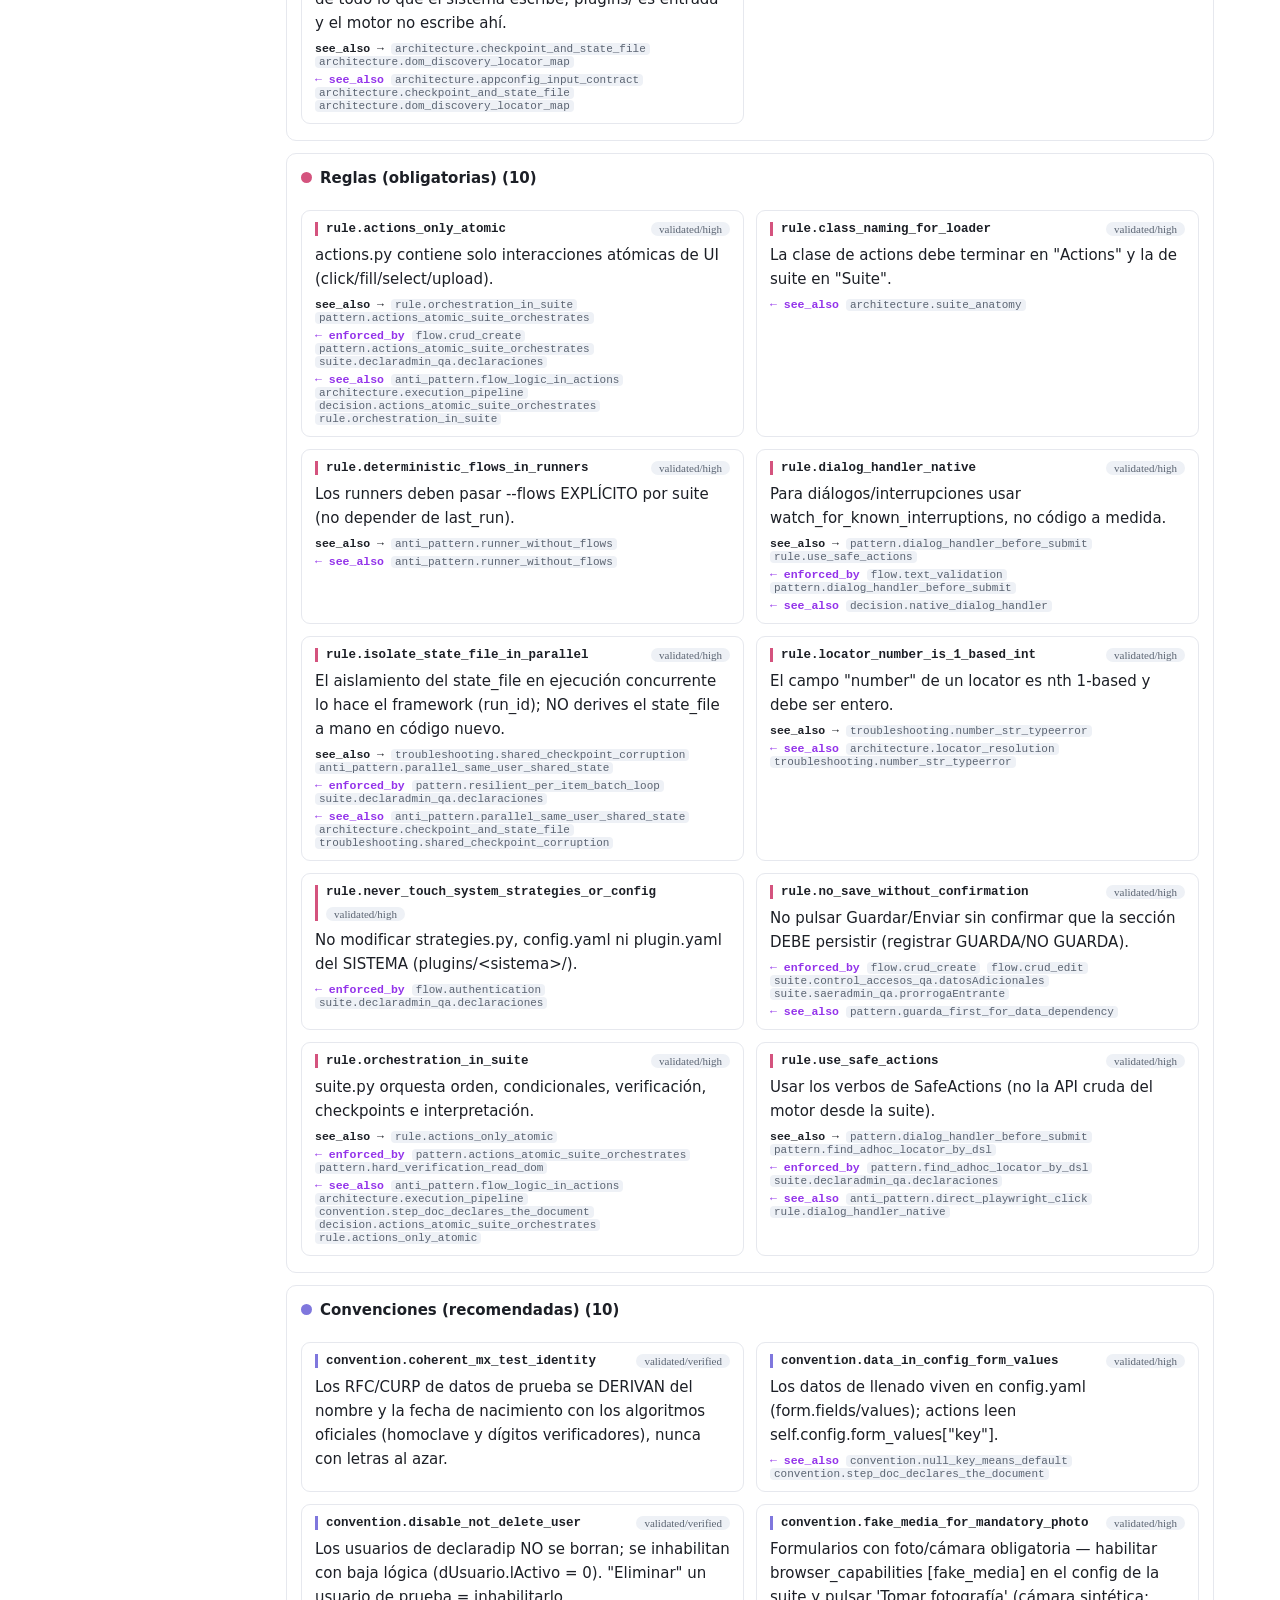
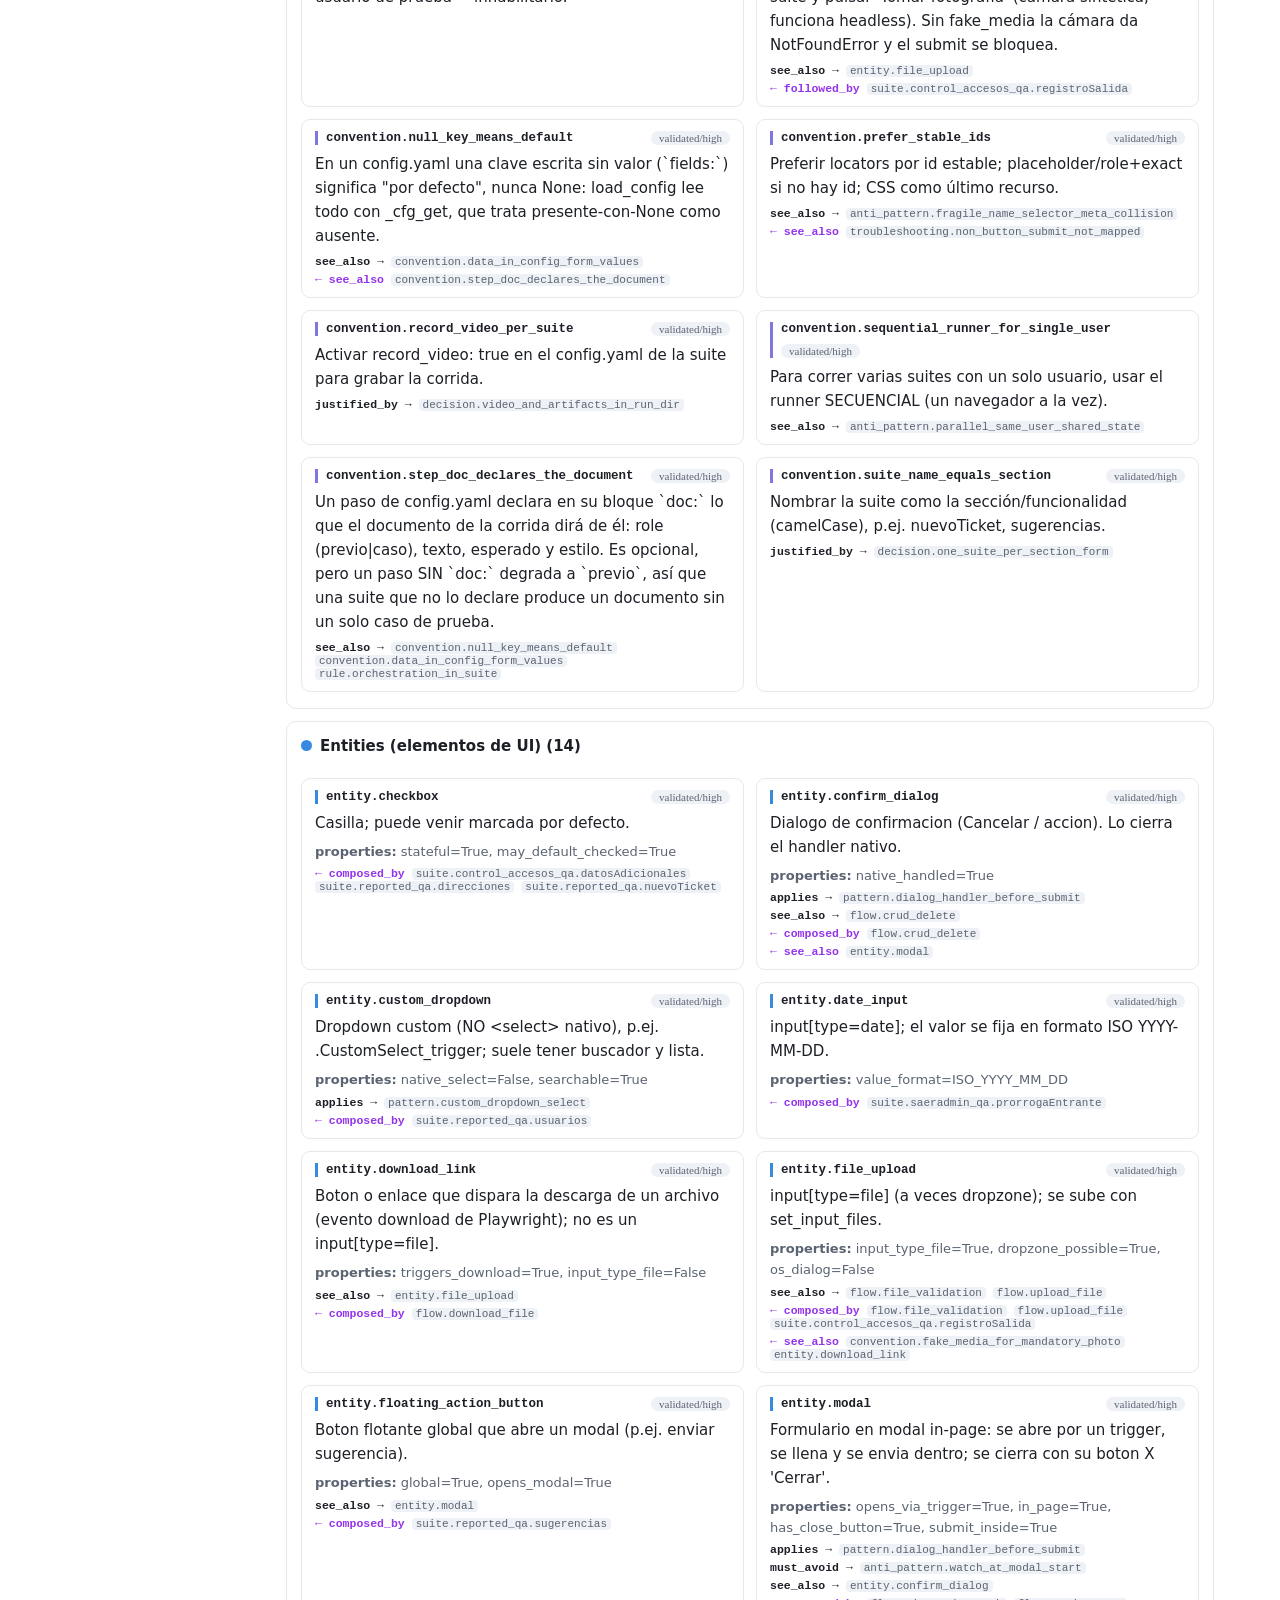
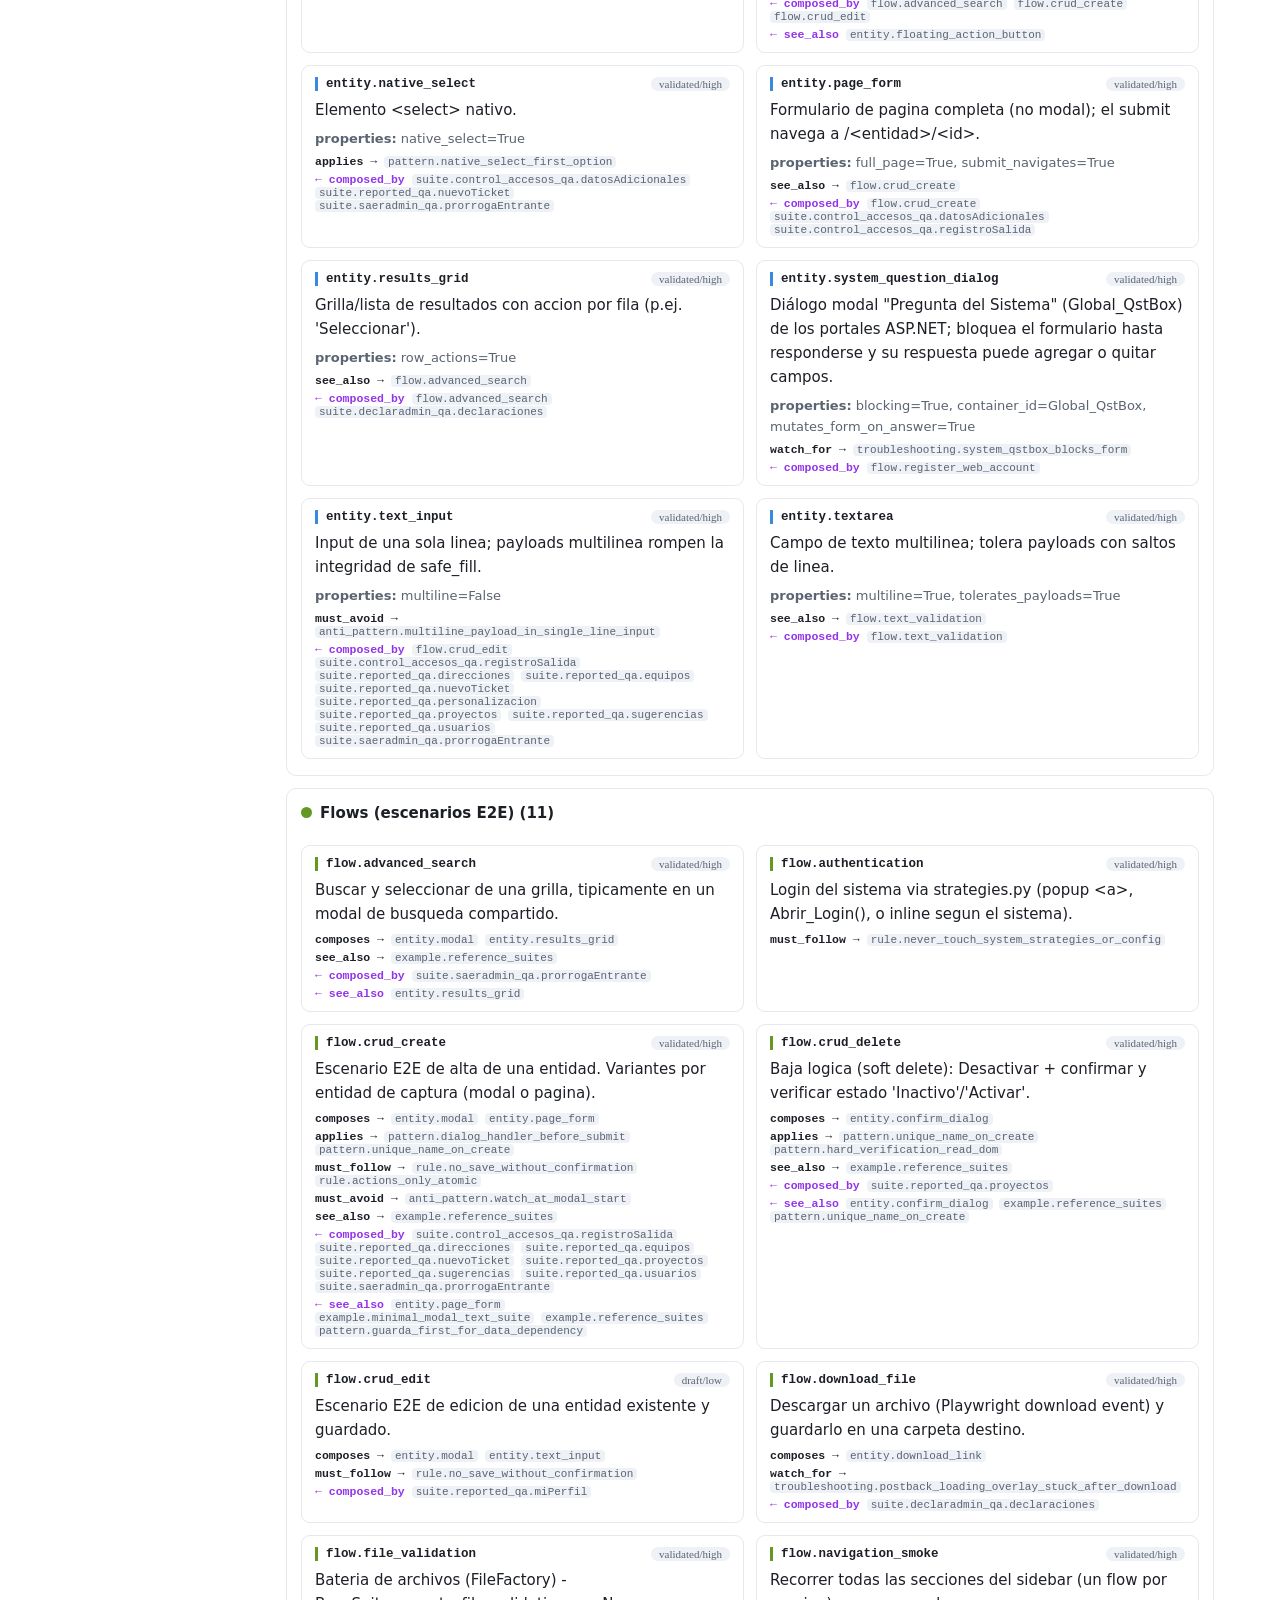
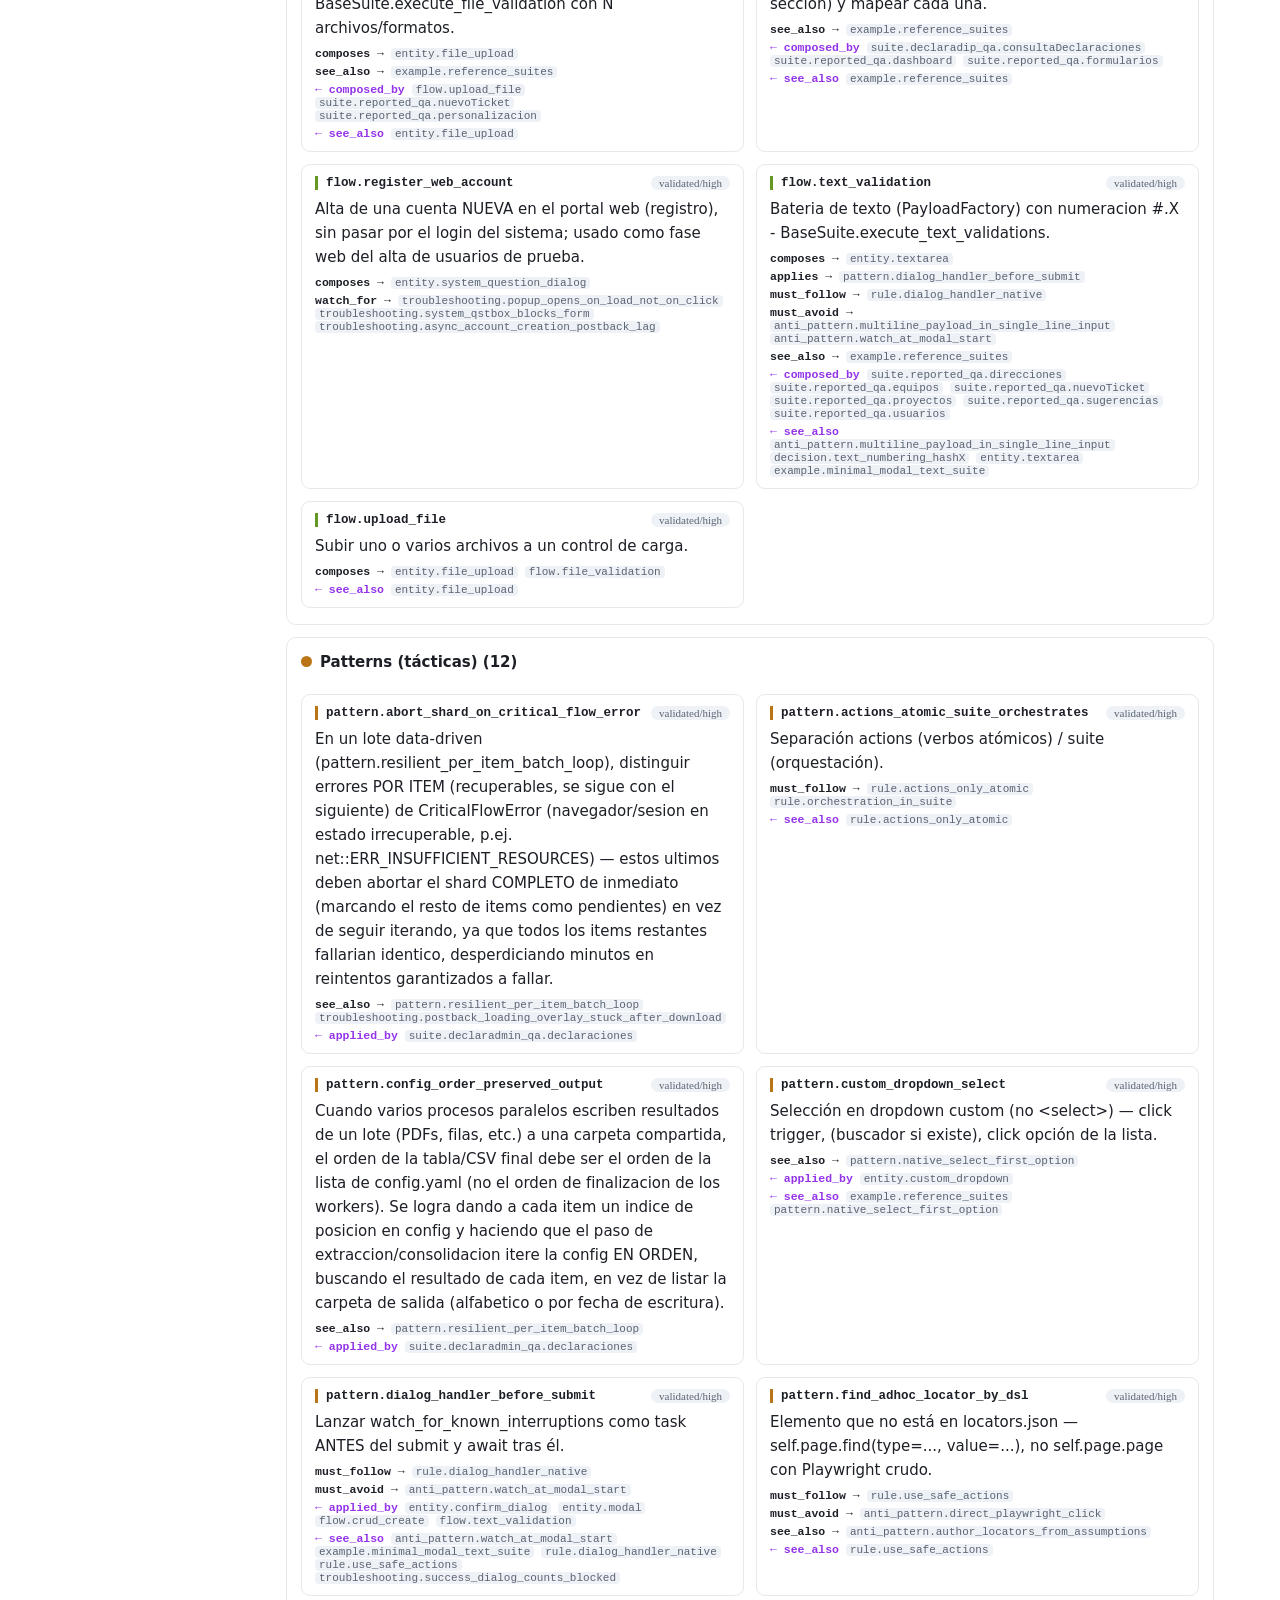
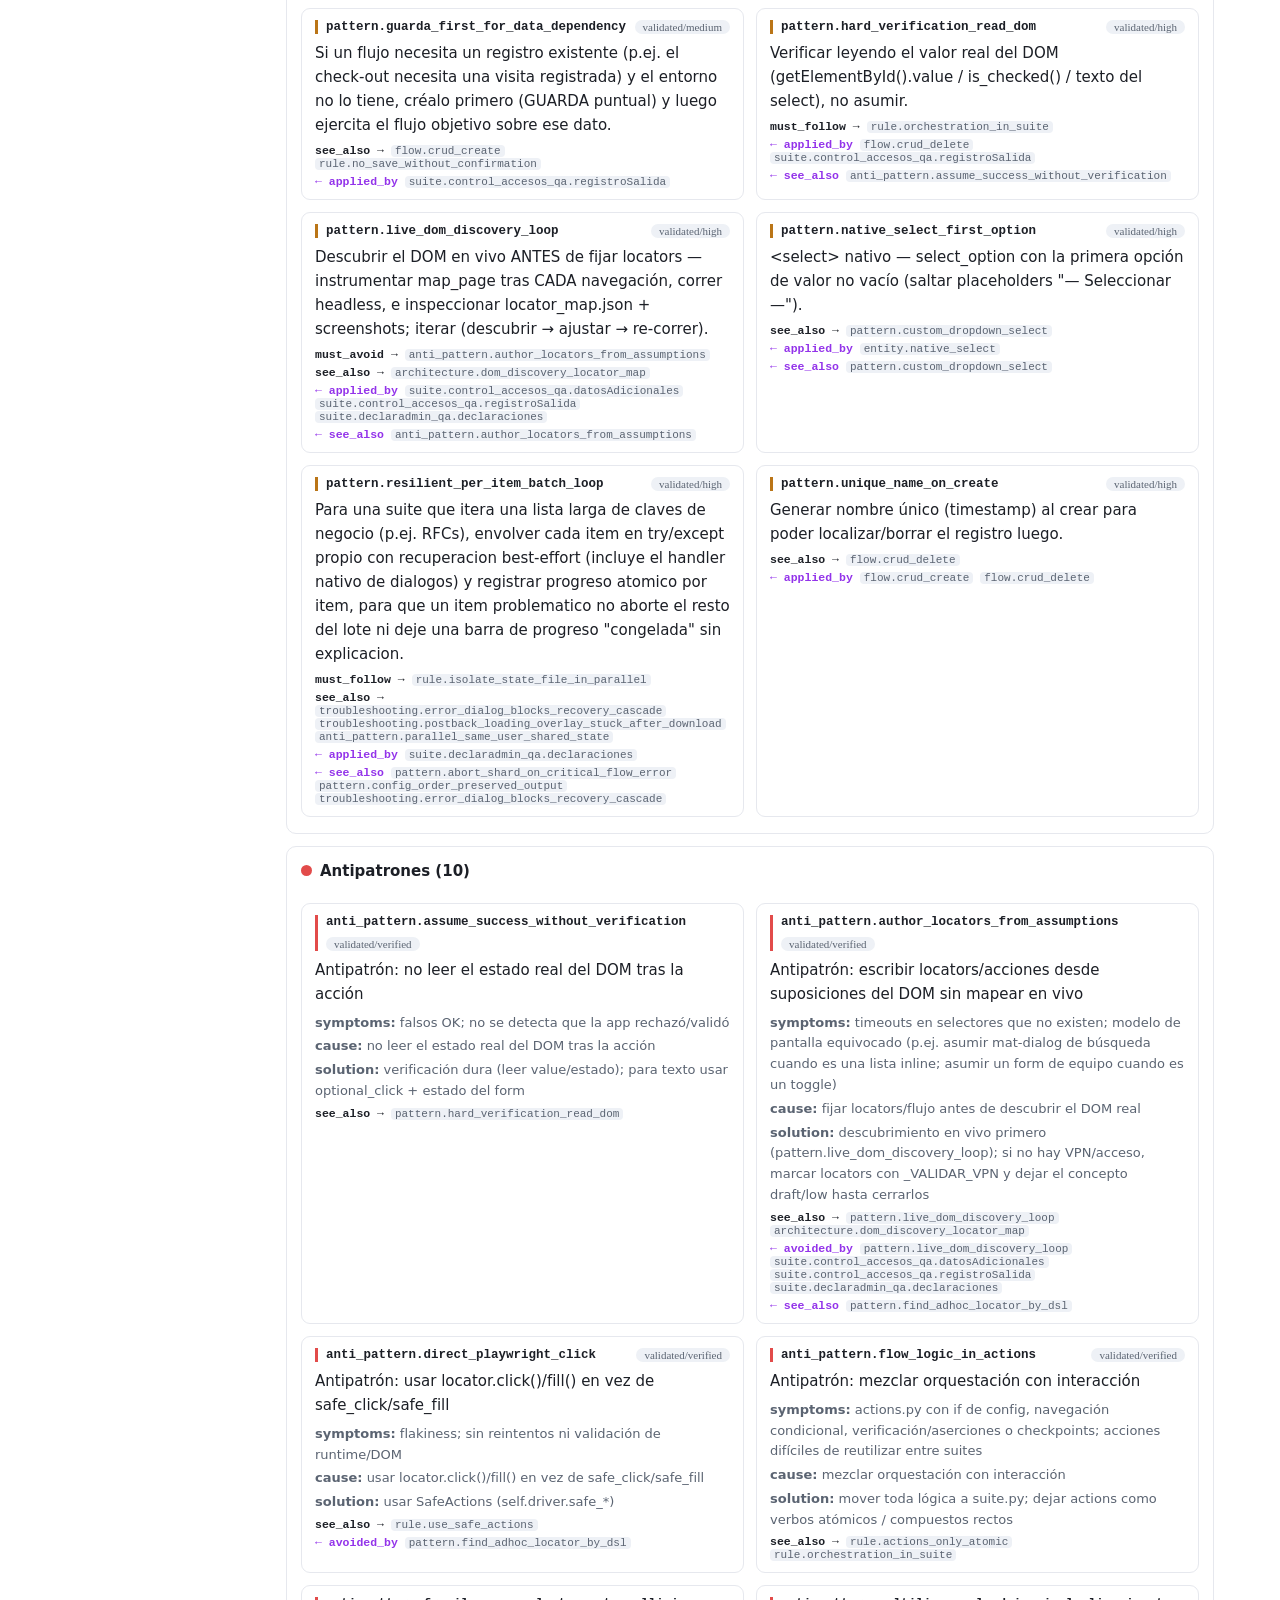
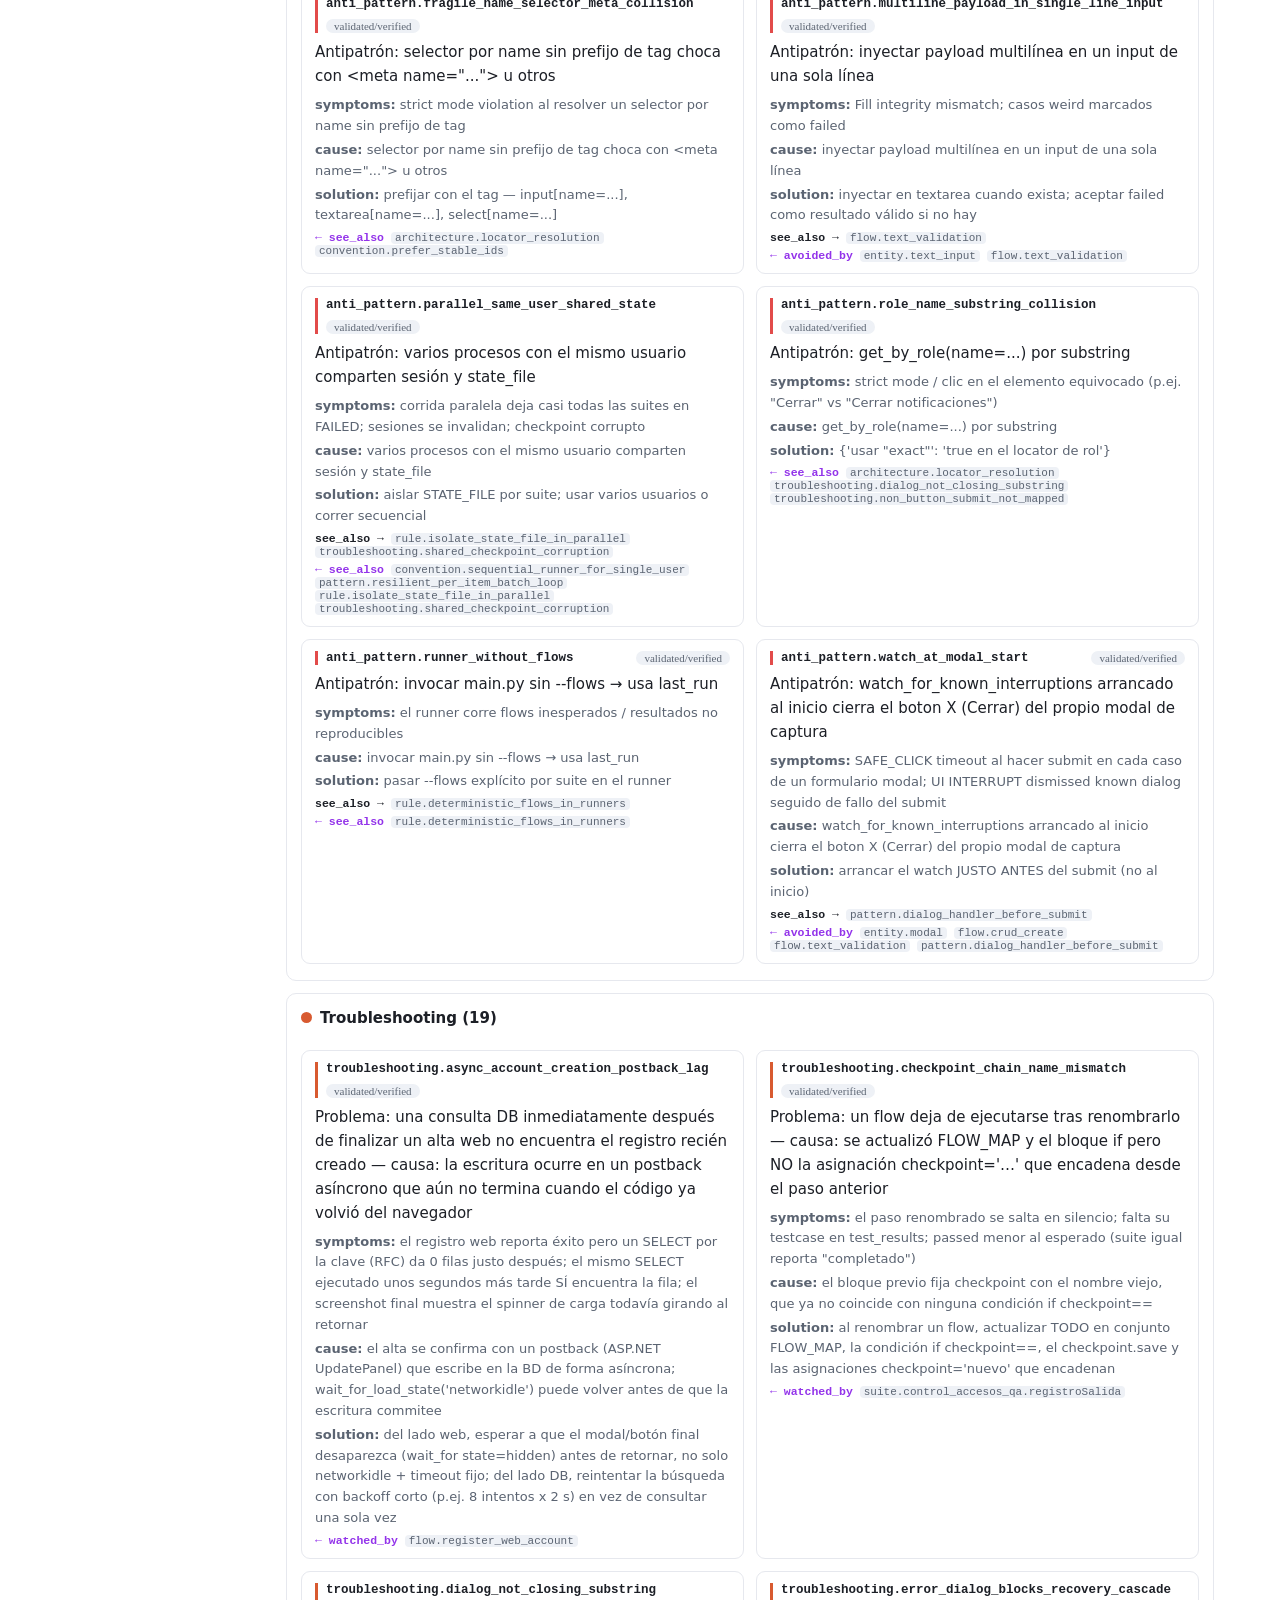
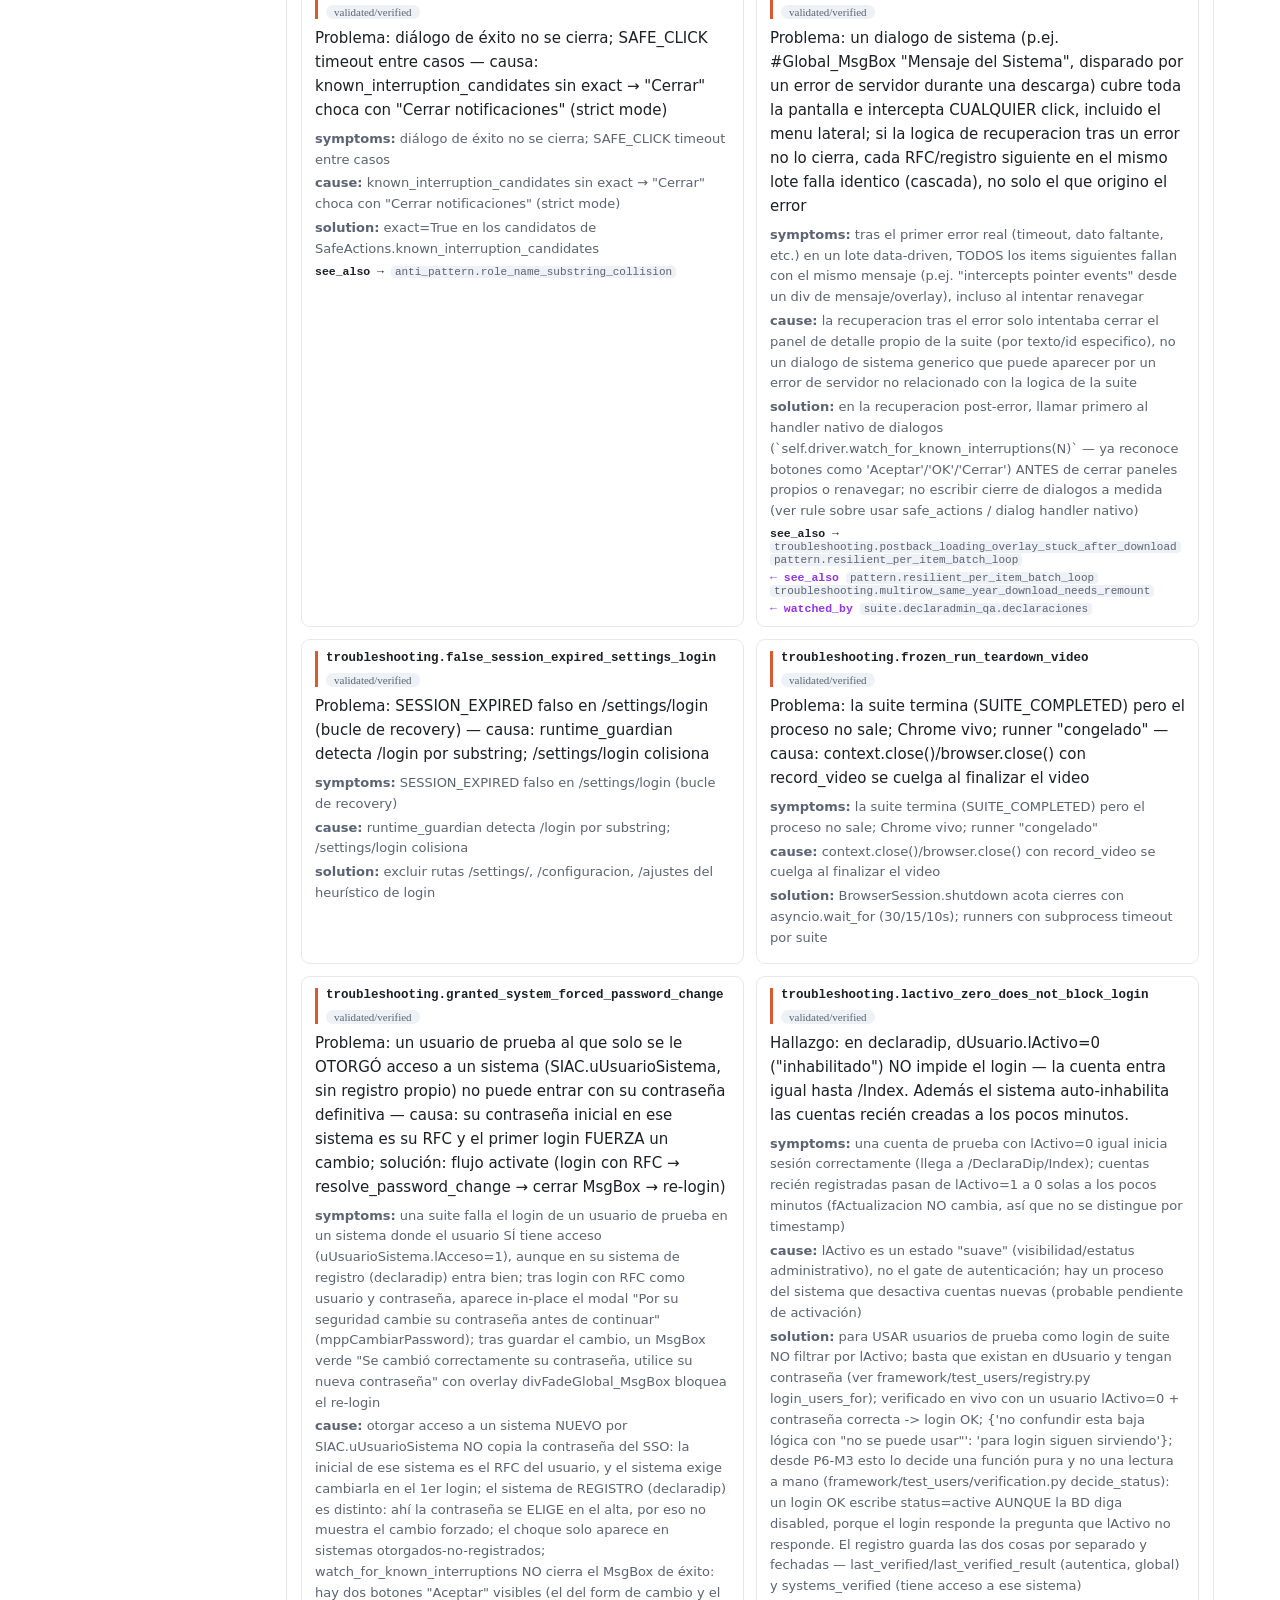
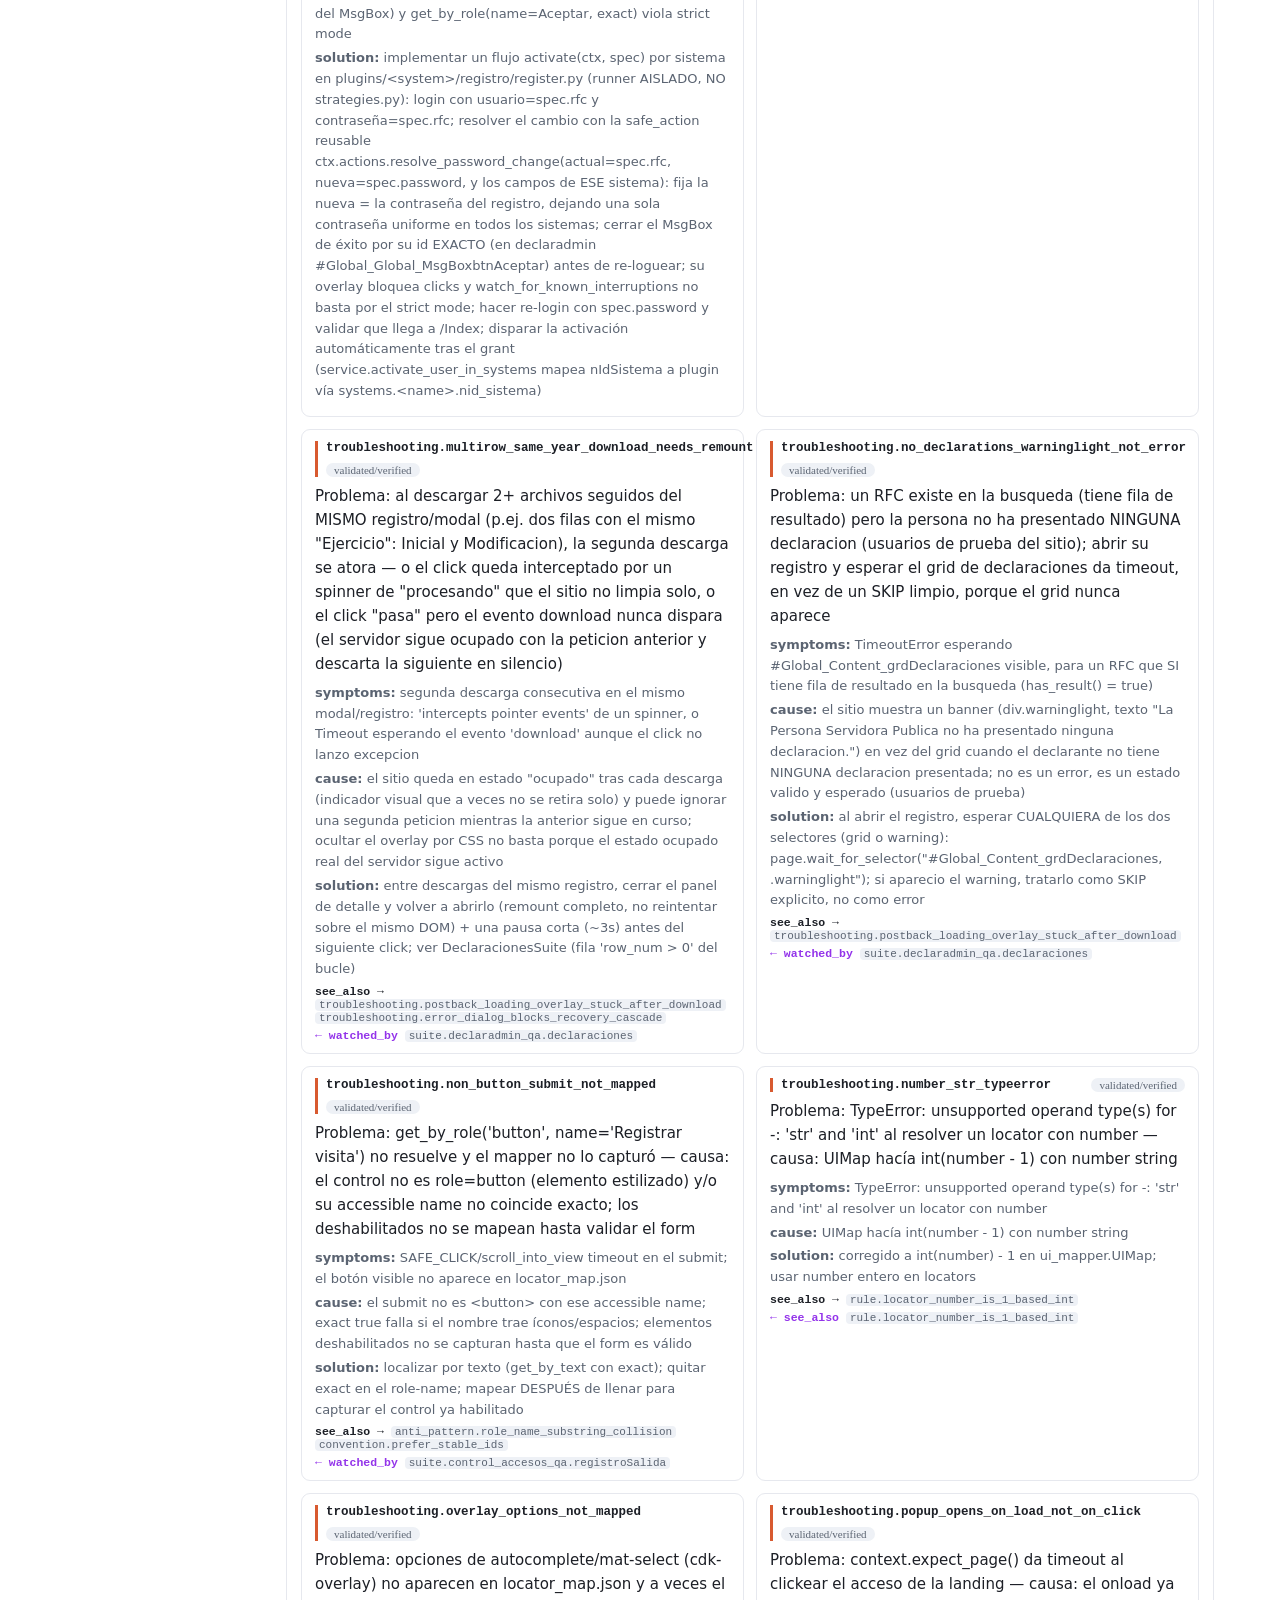
==== commit 85217d02: "publish: site (9abadd6) [skip ci]" ====
--- a/tutorial.html
+++ b/tutorial.html
@@ -52,7 +52,7 @@
 .hidden{display:none!important}
 </style><link rel="stylesheet" href="themes.css"></head><body><div id="wrap"><nav id="side"><h1>autonavigation</h1><select id="theme" title="Tema (se guarda en este navegador)"><option value="light">light</option><option value="dark">dark</option><option value="sepia">sepia</option><option value="aurora">aurora</option></select><input id="q" placeholder="buscar… (local)" autocomplete="off"><a href="#intro">Introducción</a><a href="#setup">Instalación</a><a href="#conceptos">Conceptos</a><a href="#arquitectura">Arquitectura</a><div class="grp">Capas del conocimiento</div><a href="#layer-architecture">Arquitectura</a><a href="#layer-rule">Reglas (obligatorias)</a><a href="#layer-convention">Convenciones (recomendadas)</a><a href="#layer-entity">Entities (elementos de UI)</a><a href="#layer-flow">Flows (escenarios E2E)</a><a href="#layer-pattern">Patterns (tácticas)</a><a href="#layer-anti_pattern">Antipatrones</a><a href="#layer-troubleshooting">Troubleshooting</a><a href="#layer-decision">Decisiones</a><a href="#layer-example">Ejemplos</a><div class="grp">Práctica</div><a href="#suites">Catálogo de suites</a><a href="#crear">Crear una suite</a><a href="#ejecutar">Ejecutar</a><a href="#errores">Errores comunes</a><a href="#diagramas">Diagramas</a><a href="graph.html">Grafo interactivo ↗</a></nav><main>
 <!-- ===== Introducción ===== -->
-<section id="intro" class="doc"><h2>Introducción</h2><p class="lead">Framework de automatización E2E (Playwright). Esta página se genera desde el Knowledge Graph (<code>knowledge/</code>): 116 conceptos, schema v2.</p><div class="pipe"><span class="pbox">runner.py:main</span><span class="parr">→</span><span class="pbox">plugin_registry/plugin_loader</span><span class="parr">→</span><span class="pbox">BaseSuite</span><span class="parr">→</span><span class="pbox">Suite específica</span><span class="parr">→</span><span class="pbox">SafeActions</span><span class="parr">→</span><span class="pbox">SmartResolver</span><span class="parr">→</span><span class="pbox">BrowserAdapter</span><span class="parr">→</span><span class="pbox">motor (playwright)</span></div></section>
+<section id="intro" class="doc"><h2>Introducción</h2><p class="lead">Framework de automatización E2E (Playwright). Esta página se genera desde el Knowledge Graph (<code>knowledge/</code>): 117 conceptos, schema v2.</p><div class="pipe"><span class="pbox">runner.py:main</span><span class="parr">→</span><span class="pbox">plugin_registry/plugin_loader</span><span class="parr">→</span><span class="pbox">BaseSuite</span><span class="parr">→</span><span class="pbox">Suite específica</span><span class="parr">→</span><span class="pbox">SafeActions</span><span class="parr">→</span><span class="pbox">SmartResolver</span><span class="parr">→</span><span class="pbox">BrowserAdapter</span><span class="parr">→</span><span class="pbox">motor (playwright)</span></div></section>
 <!-- ===== Instalación ===== -->
 <section id="setup" class="doc"><h2>Instalación</h2><ol class="steps"><li><code>python -m venv .venv</code> (Python ≥ 3.11)</li><li><code>pip install -e .</code></li><li><code>python -m playwright install chromium</code></li><li>Config central: <code>framework/config/config.global.yaml</code> (systems + runtime). Secretos: copia <code>framework/config/.env.example</code> a <code>.env</code> y rellena (contraseñas como <code>${VAR}</code>).</li></ol><div class="note">Los sistemas son internos: requieren VPN/red local y navegador. No corren en cloud. Detalle: <code>README.md</code> de la raíz.</div></section>
 <!-- ===== Conceptos ===== -->
@@ -80,15 +80,16 @@
 <div class="card searchable" data-text="rule.locator_number_is_1_based_int el campo &quot;number&quot; de un locator es nth 1-based y debe ser entero. " id="rule.locator_number_is_1_based_int"><div class="cid" style="border-color:var(--t-rule,#D4537E)">rule.locator_number_is_1_based_int<span class="badge">validated/high</span></div><div class="cdesc">El campo &quot;number&quot; de un locator es nth 1-based y debe ser entero.</div><div class="rel"><b>see_also →</b> <code>troubleshooting.number_str_typeerror</code></div><div class="rel rin"><b>← see_also</b> <code>architecture.locator_resolution</code> <code>troubleshooting.number_str_typeerror</code></div></div>
 <div class="card searchable" data-text="rule.never_touch_system_strategies_or_config no modificar strategies.py, config.yaml ni plugin.yaml del sistema (plugins/&lt;sistema&gt;/). " id="rule.never_touch_system_strategies_or_config"><div class="cid" style="border-color:var(--t-rule,#D4537E)">rule.never_touch_system_strategies_or_config<span class="badge">validated/high</span></div><div class="cdesc">No modificar strategies.py, config.yaml ni plugin.yaml del SISTEMA (plugins/&lt;sistema&gt;/).</div><div class="rel rin"><b>← enforced_by</b> <code>flow.authentication</code> <code>suite.declaradmin_qa.declaraciones</code></div></div>
 <div class="card searchable" data-text="rule.no_save_without_confirmation no pulsar guardar/enviar sin confirmar que la sección debe persistir (registrar guarda/no guarda). " id="rule.no_save_without_confirmation"><div class="cid" style="border-color:var(--t-rule,#D4537E)">rule.no_save_without_confirmation<span class="badge">validated/high</span></div><div class="cdesc">No pulsar Guardar/Enviar sin confirmar que la sección DEBE persistir (registrar GUARDA/NO GUARDA).</div><div class="rel rin"><b>← enforced_by</b> <code>flow.crud_create</code> <code>flow.crud_edit</code> <code>suite.control_accesos_qa.datosAdicionales</code> <code>suite.saeradmin_qa.prorrogaEntrante</code></div><div class="rel rin"><b>← see_also</b> <code>pattern.guarda_first_for_data_dependency</code></div></div>
-<div class="card searchable" data-text="rule.orchestration_in_suite suite.py orquesta orden, condicionales, verificación, checkpoints e interpretación. " id="rule.orchestration_in_suite"><div class="cid" style="border-color:var(--t-rule,#D4537E)">rule.orchestration_in_suite<span class="badge">validated/high</span></div><div class="cdesc">suite.py orquesta orden, condicionales, verificación, checkpoints e interpretación.</div><div class="rel"><b>see_also →</b> <code>rule.actions_only_atomic</code></div><div class="rel rin"><b>← enforced_by</b> <code>pattern.actions_atomic_suite_orchestrates</code> <code>pattern.hard_verification_read_dom</code></div><div class="rel rin"><b>← see_also</b> <code>anti_pattern.flow_logic_in_actions</code> <code>architecture.execution_pipeline</code> <code>decision.actions_atomic_suite_orchestrates</code> <code>rule.actions_only_atomic</code></div></div>
-<div class="card searchable" data-text="rule.use_safe_actions usar los verbos de safeactions (no la api cruda del motor desde la suite). " id="rule.use_safe_actions"><div class="cid" style="border-color:var(--t-rule,#D4537E)">rule.use_safe_actions<span class="badge">validated/high</span></div><div class="cdesc">Usar los verbos de SafeActions (no la API cruda del motor desde la suite).</div><div class="rel"><b>see_also →</b> <code>pattern.dialog_handler_before_submit</code> <code>pattern.find_adhoc_locator_by_dsl</code></div><div class="rel rin"><b>← enforced_by</b> <code>pattern.find_adhoc_locator_by_dsl</code> <code>suite.declaradmin_qa.declaraciones</code></div><div class="rel rin"><b>← see_also</b> <code>anti_pattern.direct_playwright_click</code> <code>rule.dialog_handler_native</code></div></div></div></details><details class="layer" id="layer-convention" open><summary><span class="dot" style="background:var(--t-convention,#7F77DD)"></span>Convenciones (recomendadas) (9)</summary><div class="grid"><div class="card searchable" data-text="convention.coherent_mx_test_identity los rfc/curp de datos de prueba se derivan del nombre y la fecha de nacimiento con los algoritmos oficiales (homoclave y dígitos verificadores), nunca con letras al azar. " id="convention.coherent_mx_test_identity"><div class="cid" style="border-color:var(--t-convention,#7F77DD)">convention.coherent_mx_test_identity<span class="badge">validated/verified</span></div><div class="cdesc">Los RFC/CURP de datos de prueba se DERIVAN del nombre y la fecha de nacimiento con los algoritmos oficiales (homoclave y dígitos verificadores), nunca con letras al azar.</div></div>
-<div class="card searchable" data-text="convention.data_in_config_form_values los datos de llenado viven en config.yaml (form.fields/values); actions leen self.config.form_values[&quot;key&quot;]. " id="convention.data_in_config_form_values"><div class="cid" style="border-color:var(--t-convention,#7F77DD)">convention.data_in_config_form_values<span class="badge">validated/high</span></div><div class="cdesc">Los datos de llenado viven en config.yaml (form.fields/values); actions leen self.config.form_values[&quot;key&quot;].</div><div class="rel rin"><b>← see_also</b> <code>convention.null_key_means_default</code></div></div>
+<div class="card searchable" data-text="rule.orchestration_in_suite suite.py orquesta orden, condicionales, verificación, checkpoints e interpretación. " id="rule.orchestration_in_suite"><div class="cid" style="border-color:var(--t-rule,#D4537E)">rule.orchestration_in_suite<span class="badge">validated/high</span></div><div class="cdesc">suite.py orquesta orden, condicionales, verificación, checkpoints e interpretación.</div><div class="rel"><b>see_also →</b> <code>rule.actions_only_atomic</code></div><div class="rel rin"><b>← enforced_by</b> <code>pattern.actions_atomic_suite_orchestrates</code> <code>pattern.hard_verification_read_dom</code></div><div class="rel rin"><b>← see_also</b> <code>anti_pattern.flow_logic_in_actions</code> <code>architecture.execution_pipeline</code> <code>convention.step_doc_declares_the_document</code> <code>decision.actions_atomic_suite_orchestrates</code> <code>rule.actions_only_atomic</code></div></div>
+<div class="card searchable" data-text="rule.use_safe_actions usar los verbos de safeactions (no la api cruda del motor desde la suite). " id="rule.use_safe_actions"><div class="cid" style="border-color:var(--t-rule,#D4537E)">rule.use_safe_actions<span class="badge">validated/high</span></div><div class="cdesc">Usar los verbos de SafeActions (no la API cruda del motor desde la suite).</div><div class="rel"><b>see_also →</b> <code>pattern.dialog_handler_before_submit</code> <code>pattern.find_adhoc_locator_by_dsl</code></div><div class="rel rin"><b>← enforced_by</b> <code>pattern.find_adhoc_locator_by_dsl</code> <code>suite.declaradmin_qa.declaraciones</code></div><div class="rel rin"><b>← see_also</b> <code>anti_pattern.direct_playwright_click</code> <code>rule.dialog_handler_native</code></div></div></div></details><details class="layer" id="layer-convention" open><summary><span class="dot" style="background:var(--t-convention,#7F77DD)"></span>Convenciones (recomendadas) (10)</summary><div class="grid"><div class="card searchable" data-text="convention.coherent_mx_test_identity los rfc/curp de datos de prueba se derivan del nombre y la fecha de nacimiento con los algoritmos oficiales (homoclave y dígitos verificadores), nunca con letras al azar. " id="convention.coherent_mx_test_identity"><div class="cid" style="border-color:var(--t-convention,#7F77DD)">convention.coherent_mx_test_identity<span class="badge">validated/verified</span></div><div class="cdesc">Los RFC/CURP de datos de prueba se DERIVAN del nombre y la fecha de nacimiento con los algoritmos oficiales (homoclave y dígitos verificadores), nunca con letras al azar.</div></div>
+<div class="card searchable" data-text="convention.data_in_config_form_values los datos de llenado viven en config.yaml (form.fields/values); actions leen self.config.form_values[&quot;key&quot;]. " id="convention.data_in_config_form_values"><div class="cid" style="border-color:var(--t-convention,#7F77DD)">convention.data_in_config_form_values<span class="badge">validated/high</span></div><div class="cdesc">Los datos de llenado viven en config.yaml (form.fields/values); actions leen self.config.form_values[&quot;key&quot;].</div><div class="rel rin"><b>← see_also</b> <code>convention.null_key_means_default</code> <code>convention.step_doc_declares_the_document</code></div></div>
 <div class="card searchable" data-text="convention.disable_not_delete_user los usuarios de declaradip no se borran; se inhabilitan con baja lógica (dusuario.lactivo = 0). &quot;eliminar&quot; un usuario de prueba = inhabilitarlo. " id="convention.disable_not_delete_user"><div class="cid" style="border-color:var(--t-convention,#7F77DD)">convention.disable_not_delete_user<span class="badge">validated/verified</span></div><div class="cdesc">Los usuarios de declaradip NO se borran; se inhabilitan con baja lógica (dUsuario.lActivo = 0). &quot;Eliminar&quot; un usuario de prueba = inhabilitarlo.</div></div>
 <div class="card searchable" data-text="convention.fake_media_for_mandatory_photo formularios con foto/cámara obligatoria — habilitar browser_capabilities [fake_media] en el config de la suite y pulsar &#x27;tomar fotografía&#x27; (cámara sintética; funciona headless). sin fake_media la cámara da notfounderror y el submit se bloquea. " id="convention.fake_media_for_mandatory_photo"><div class="cid" style="border-color:var(--t-convention,#7F77DD)">convention.fake_media_for_mandatory_photo<span class="badge">validated/high</span></div><div class="cdesc">Formularios con foto/cámara obligatoria — habilitar browser_capabilities [fake_media] en el config de la suite y pulsar &#x27;Tomar fotografía&#x27; (cámara sintética; funciona headless). Sin fake_media la cámara da NotFoundError y el submit se bloquea.</div><div class="rel"><b>see_also →</b> <code>entity.file_upload</code></div><div class="rel rin"><b>← followed_by</b> <code>suite.control_accesos_qa.registroSalida</code></div></div>
-<div class="card searchable" data-text="convention.null_key_means_default en un config.yaml una clave escrita sin valor (`fields:`) significa &quot;por defecto&quot;, nunca none: load_config lee todo con _cfg_get, que trata presente-con-none como ausente. " id="convention.null_key_means_default"><div class="cid" style="border-color:var(--t-convention,#7F77DD)">convention.null_key_means_default<span class="badge">validated/high</span></div><div class="cdesc">En un config.yaml una clave escrita sin valor (`fields:`) significa &quot;por defecto&quot;, nunca None: load_config lee todo con _cfg_get, que trata presente-con-None como ausente.</div><div class="rel"><b>see_also →</b> <code>convention.data_in_config_form_values</code></div></div>
+<div class="card searchable" data-text="convention.null_key_means_default en un config.yaml una clave escrita sin valor (`fields:`) significa &quot;por defecto&quot;, nunca none: load_config lee todo con _cfg_get, que trata presente-con-none como ausente. " id="convention.null_key_means_default"><div class="cid" style="border-color:var(--t-convention,#7F77DD)">convention.null_key_means_default<span class="badge">validated/high</span></div><div class="cdesc">En un config.yaml una clave escrita sin valor (`fields:`) significa &quot;por defecto&quot;, nunca None: load_config lee todo con _cfg_get, que trata presente-con-None como ausente.</div><div class="rel"><b>see_also →</b> <code>convention.data_in_config_form_values</code></div><div class="rel rin"><b>← see_also</b> <code>convention.step_doc_declares_the_document</code></div></div>
 <div class="card searchable" data-text="convention.prefer_stable_ids preferir locators por id estable; placeholder/role+exact si no hay id; css como último recurso. " id="convention.prefer_stable_ids"><div class="cid" style="border-color:var(--t-convention,#7F77DD)">convention.prefer_stable_ids<span class="badge">validated/high</span></div><div class="cdesc">Preferir locators por id estable; placeholder/role+exact si no hay id; CSS como último recurso.</div><div class="rel"><b>see_also →</b> <code>anti_pattern.fragile_name_selector_meta_collision</code></div><div class="rel rin"><b>← see_also</b> <code>troubleshooting.non_button_submit_not_mapped</code></div></div>
 <div class="card searchable" data-text="convention.record_video_per_suite activar record_video: true en el config.yaml de la suite para grabar la corrida. " id="convention.record_video_per_suite"><div class="cid" style="border-color:var(--t-convention,#7F77DD)">convention.record_video_per_suite<span class="badge">validated/high</span></div><div class="cdesc">Activar record_video: true en el config.yaml de la suite para grabar la corrida.</div><div class="rel"><b>justified_by →</b> <code>decision.video_and_artifacts_in_run_dir</code></div></div>
 <div class="card searchable" data-text="convention.sequential_runner_for_single_user para correr varias suites con un solo usuario, usar el runner secuencial (un navegador a la vez). " id="convention.sequential_runner_for_single_user"><div class="cid" style="border-color:var(--t-convention,#7F77DD)">convention.sequential_runner_for_single_user<span class="badge">validated/high</span></div><div class="cdesc">Para correr varias suites con un solo usuario, usar el runner SECUENCIAL (un navegador a la vez).</div><div class="rel"><b>see_also →</b> <code>anti_pattern.parallel_same_user_shared_state</code></div></div>
+<div class="card searchable" data-text="convention.step_doc_declares_the_document un paso de config.yaml declara en su bloque `doc:` lo que el documento de la corrida dirá de él: role (previo|caso), texto, esperado y estilo. es opcional, pero un paso sin `doc:` degrada a `previo`, así que una suite que no lo declare produce un documento sin un solo caso de prueba. " id="convention.step_doc_declares_the_document"><div class="cid" style="border-color:var(--t-convention,#7F77DD)">convention.step_doc_declares_the_document<span class="badge">validated/high</span></div><div class="cdesc">Un paso de config.yaml declara en su bloque `doc:` lo que el documento de la corrida dirá de él: role (previo|caso), texto, esperado y estilo. Es opcional, pero un paso SIN `doc:` degrada a `previo`, así que una suite que no lo declare produce un documento sin un solo caso de prueba.</div><div class="rel"><b>see_also →</b> <code>convention.null_key_means_default</code> <code>convention.data_in_config_form_values</code> <code>rule.orchestration_in_suite</code></div></div>
 <div class="card searchable" data-text="convention.suite_name_equals_section nombrar la suite como la sección/funcionalidad (camelcase), p.ej. nuevoticket, sugerencias. " id="convention.suite_name_equals_section"><div class="cid" style="border-color:var(--t-convention,#7F77DD)">convention.suite_name_equals_section<span class="badge">validated/high</span></div><div class="cdesc">Nombrar la suite como la sección/funcionalidad (camelCase), p.ej. nuevoTicket, sugerencias.</div><div class="rel"><b>justified_by →</b> <code>decision.one_suite_per_section_form</code></div></div></div></details><details class="layer" id="layer-entity" open><summary><span class="dot" style="background:var(--t-entity,#378ADD)"></span>Entities (elementos de UI) (14)</summary><div class="grid"><div class="card searchable" data-text="entity.checkbox casilla; puede venir marcada por defecto. &lt;div class=&quot;kv&quot;&gt;&lt;b&gt;properties:&lt;/b&gt; stateful=true, may_default_checked=true&lt;/div&gt;" id="entity.checkbox"><div class="cid" style="border-color:var(--t-entity,#378ADD)">entity.checkbox<span class="badge">validated/high</span></div><div class="cdesc">Casilla; puede venir marcada por defecto.</div><div class="kv"><b>properties:</b> stateful=True, may_default_checked=True</div><div class="rel rin"><b>← composed_by</b> <code>suite.control_accesos_qa.datosAdicionales</code> <code>suite.reported_qa.direcciones</code> <code>suite.reported_qa.nuevoTicket</code></div></div>
 <div class="card searchable" data-text="entity.confirm_dialog dialogo de confirmacion (cancelar / accion). lo cierra el handler nativo. &lt;div class=&quot;kv&quot;&gt;&lt;b&gt;properties:&lt;/b&gt; native_handled=true&lt;/div&gt;" id="entity.confirm_dialog"><div class="cid" style="border-color:var(--t-entity,#378ADD)">entity.confirm_dialog<span class="badge">validated/high</span></div><div class="cdesc">Dialogo de confirmacion (Cancelar / accion). Lo cierra el handler nativo.</div><div class="kv"><b>properties:</b> native_handled=True</div><div class="rel"><b>applies →</b> <code>pattern.dialog_handler_before_submit</code></div><div class="rel"><b>see_also →</b> <code>flow.crud_delete</code></div><div class="rel rin"><b>← composed_by</b> <code>flow.crud_delete</code></div><div class="rel rin"><b>← see_also</b> <code>entity.modal</code></div></div>
 <div class="card searchable" data-text="entity.custom_dropdown dropdown custom (no &lt;select&gt; nativo), p.ej. .customselect_trigger; suele tener buscador y lista. &lt;div class=&quot;kv&quot;&gt;&lt;b&gt;properties:&lt;/b&gt; native_select=false, searchable=true&lt;/div&gt;" id="entity.custom_dropdown"><div class="cid" style="border-color:var(--t-entity,#378ADD)">entity.custom_dropdown<span class="badge">validated/high</span></div><div class="cdesc">Dropdown custom (NO &lt;select&gt; nativo), p.ej. .CustomSelect_trigger; suele tener buscador y lista.</div><div class="kv"><b>properties:</b> native_select=False, searchable=True</div><div class="rel"><b>applies →</b> <code>pattern.custom_dropdown_select</code></div><div class="rel rin"><b>← composed_by</b> <code>suite.reported_qa.usuarios</code></div></div>
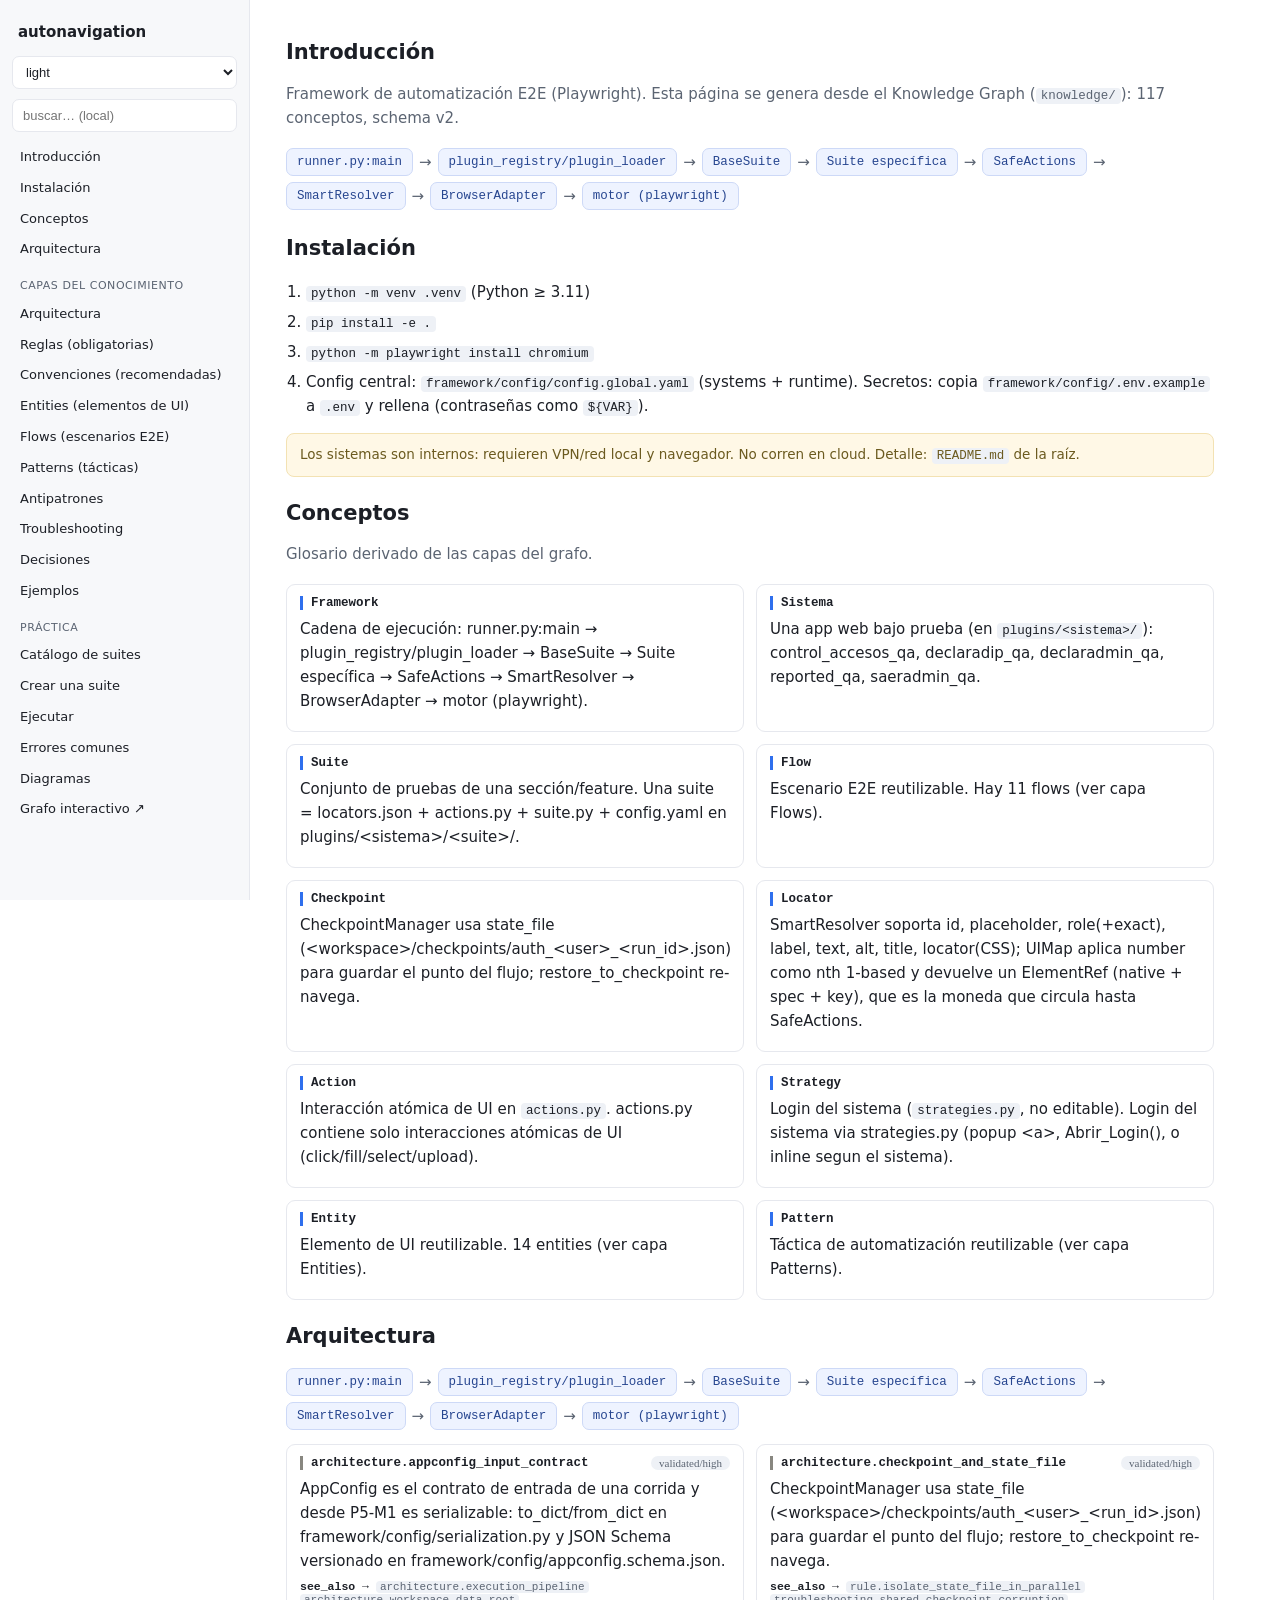
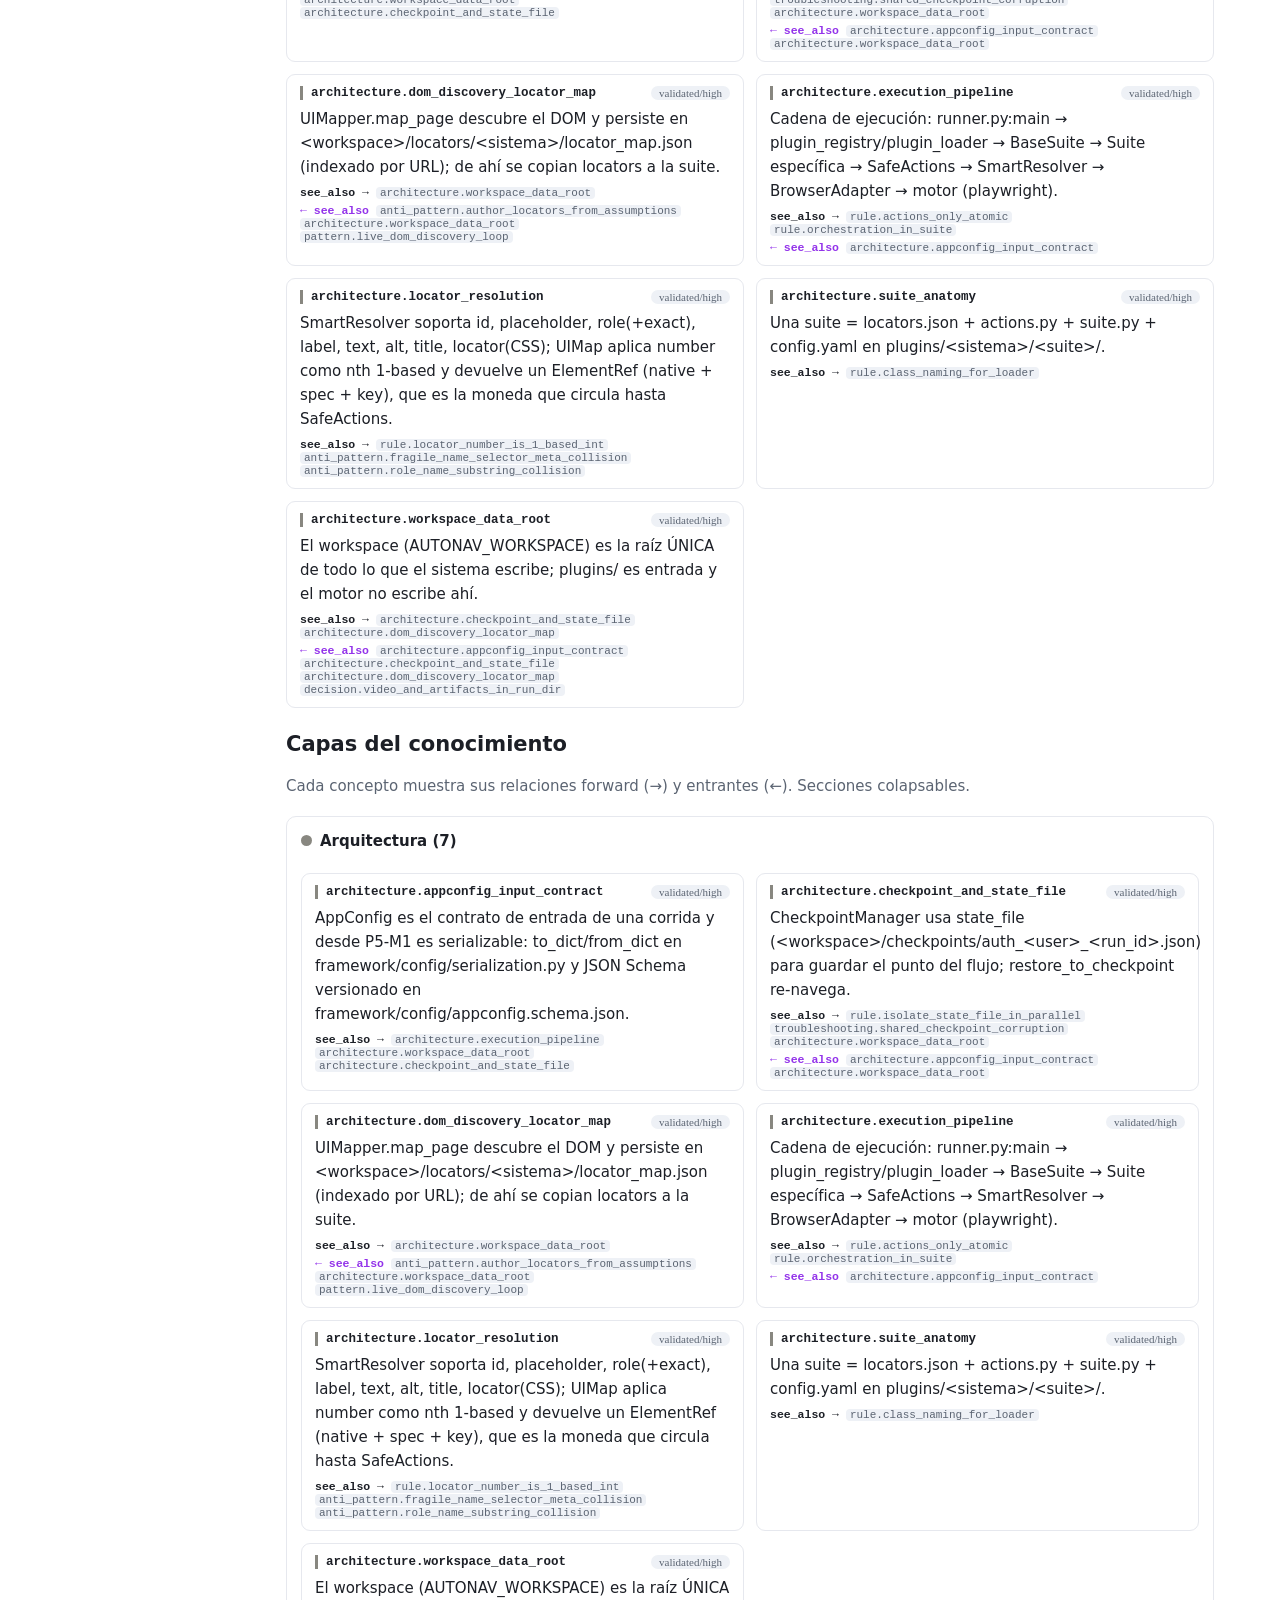
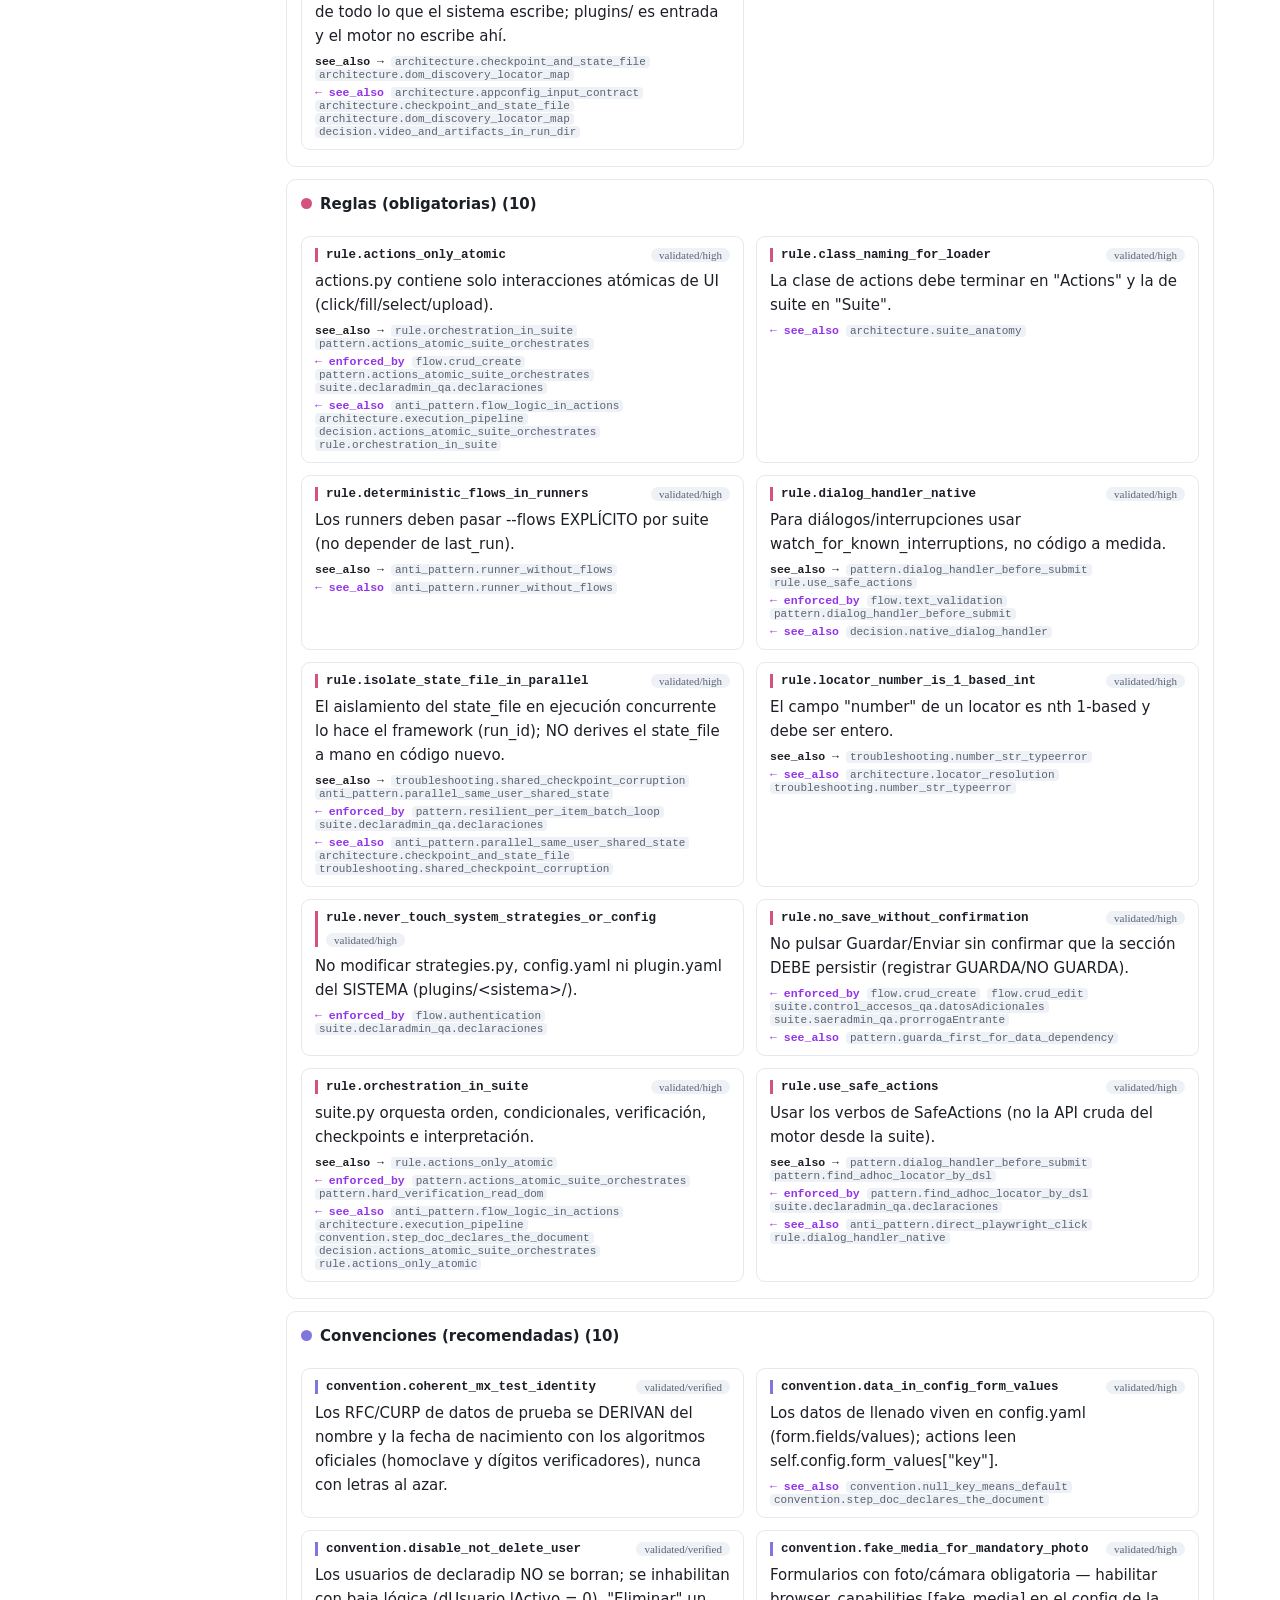
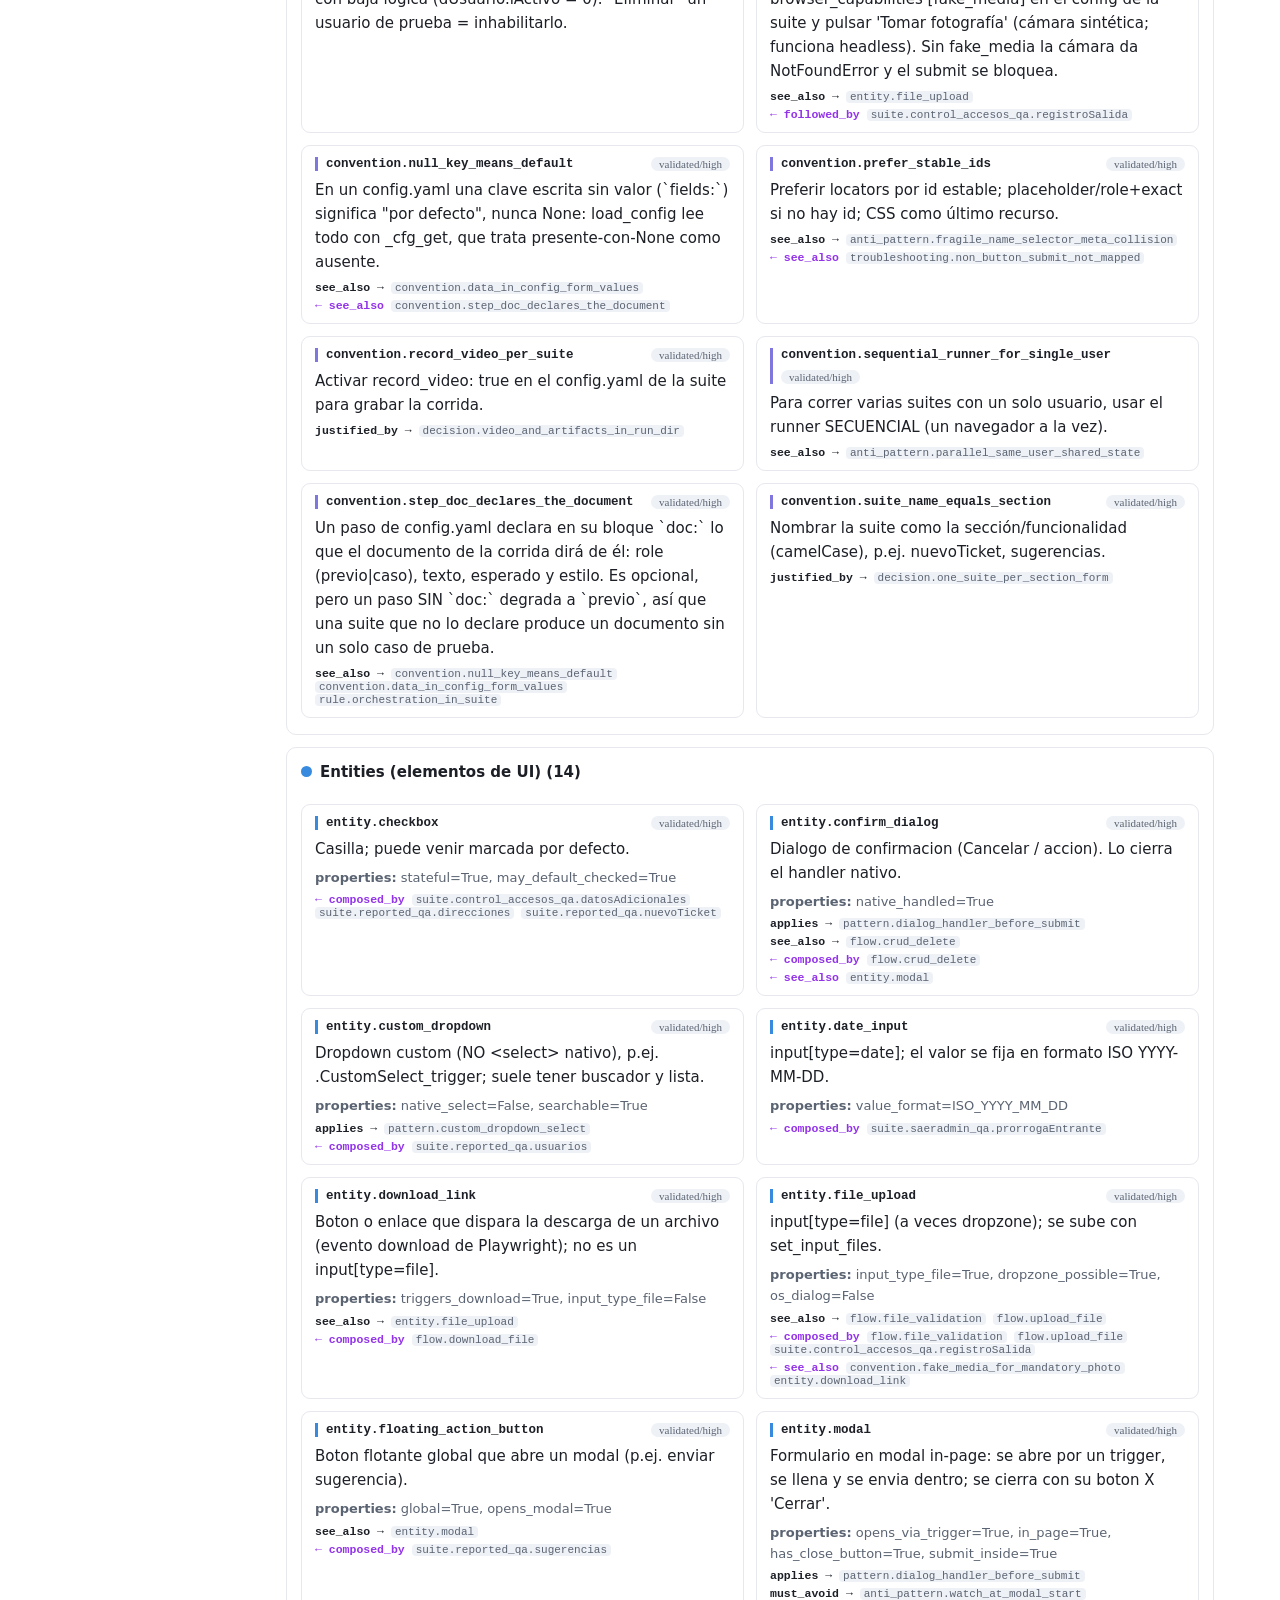
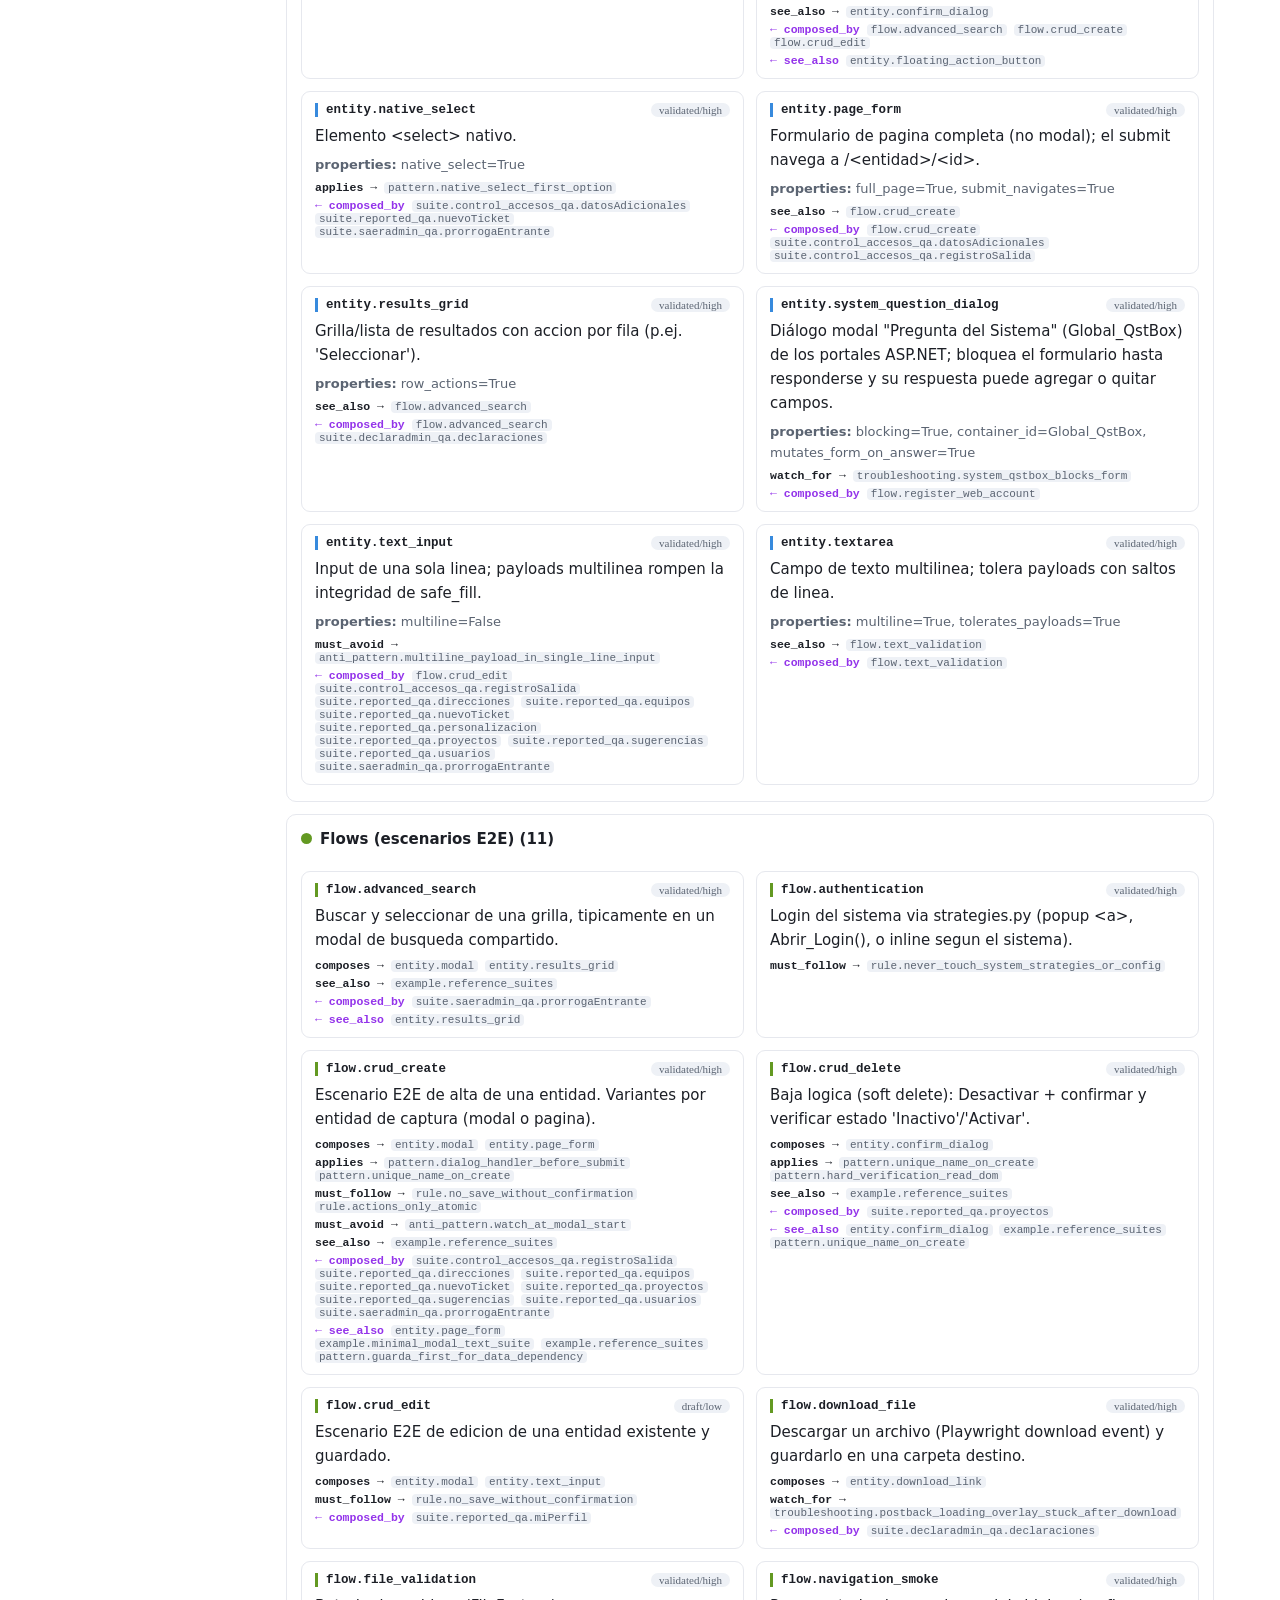
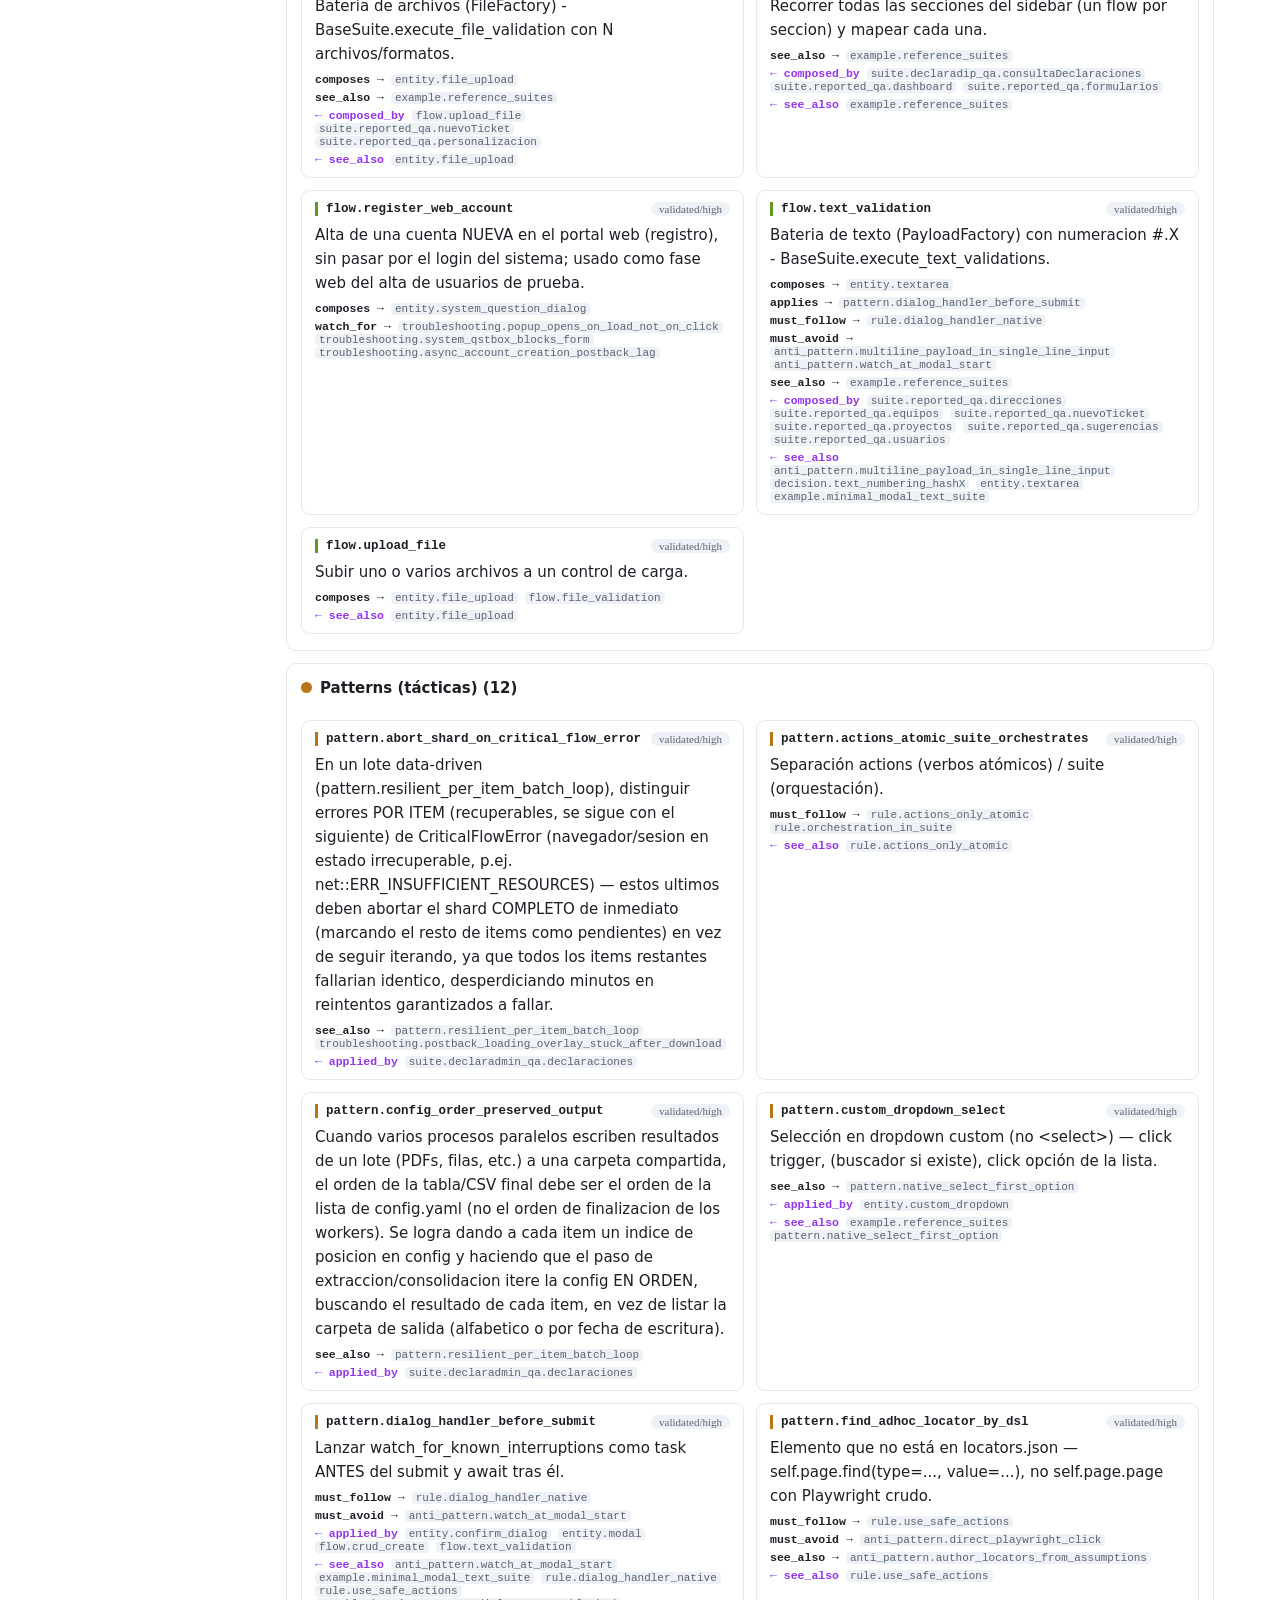
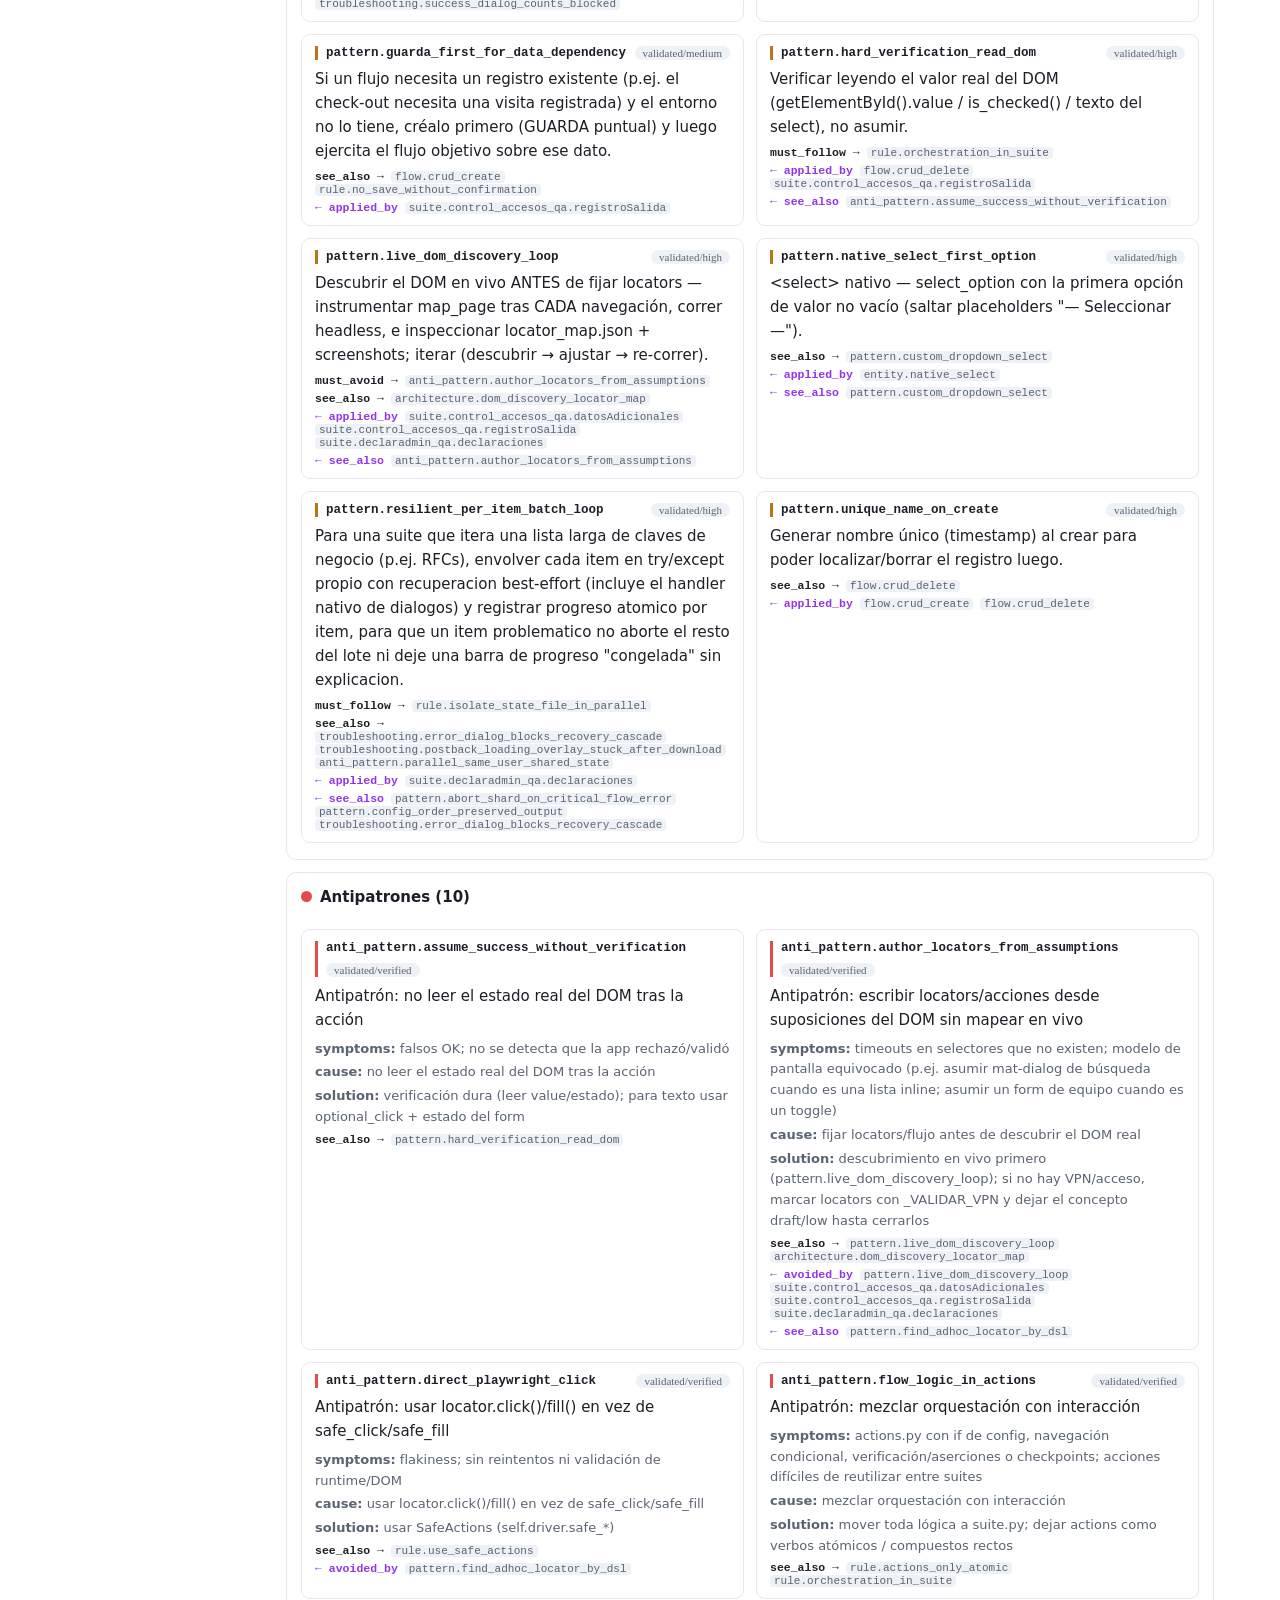
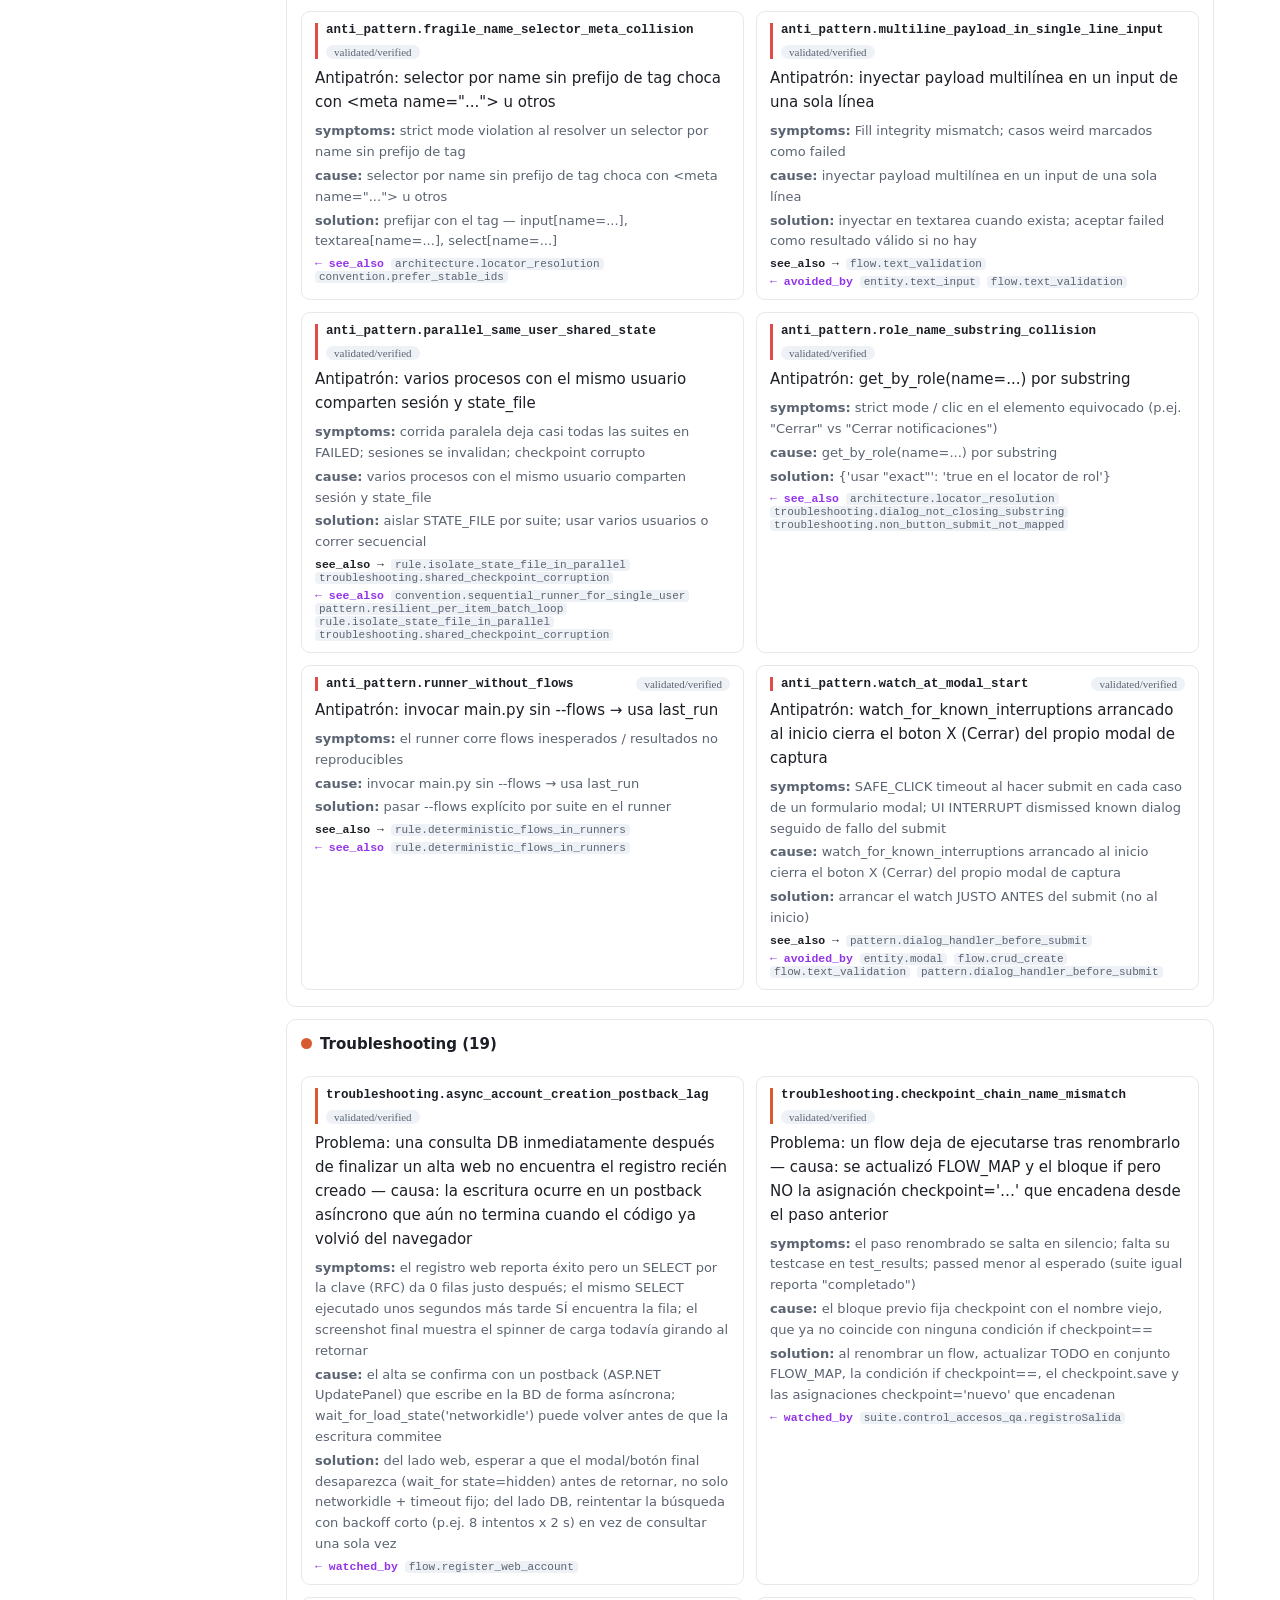
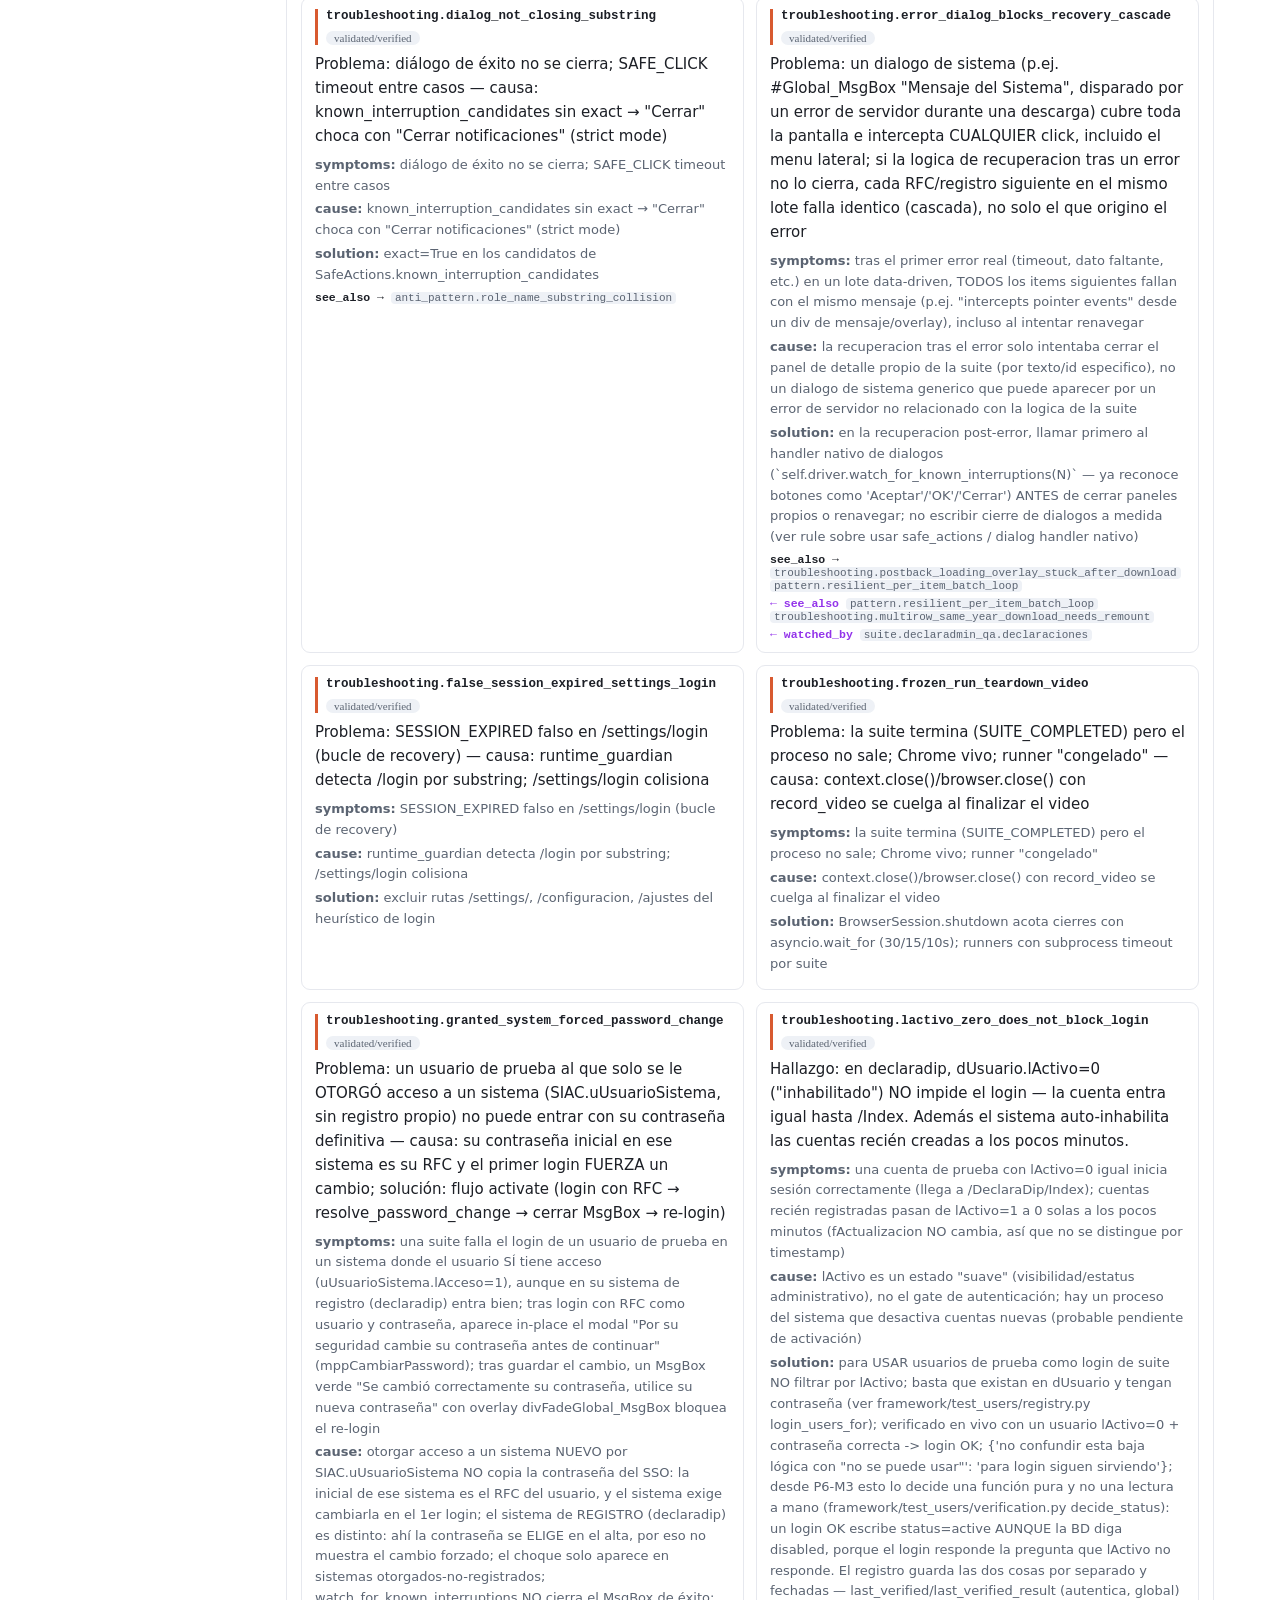
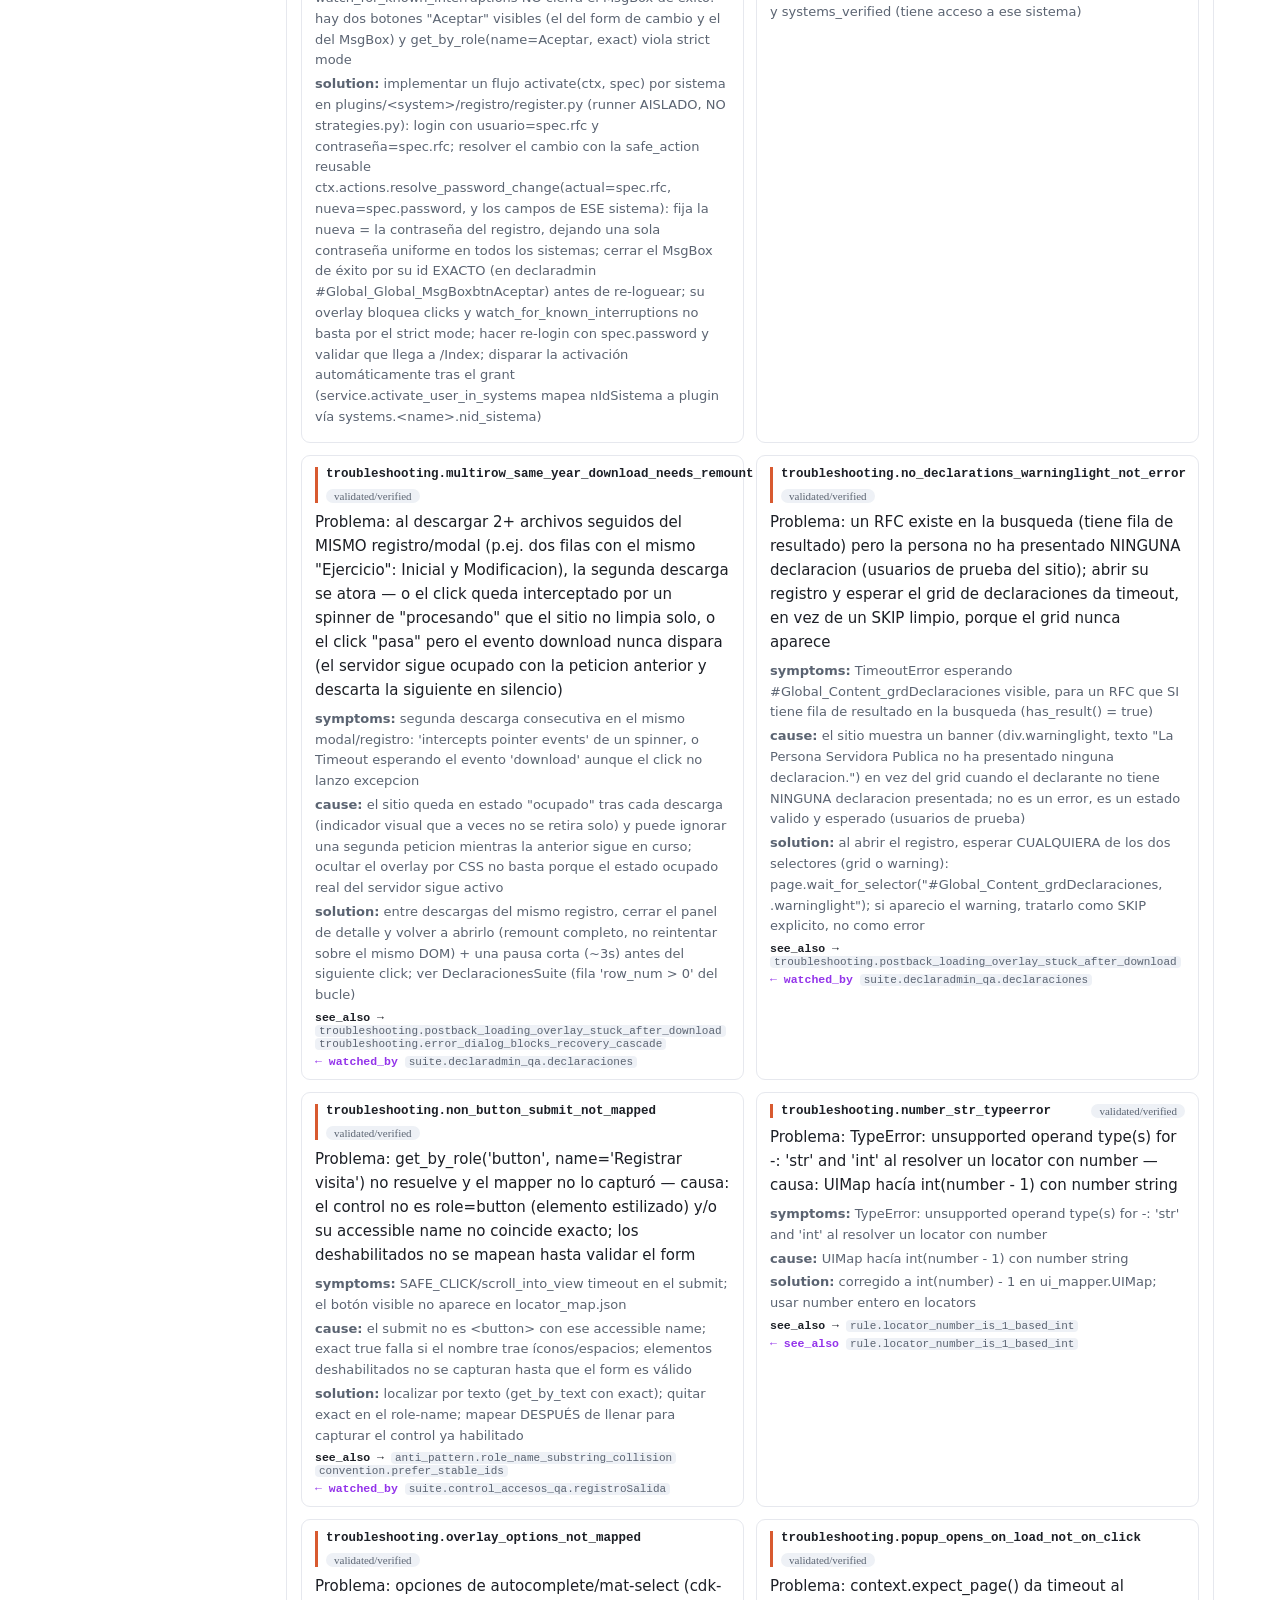
==== commit d4caa626: "publish: site (2d78106) [skip ci]" ====
--- a/tutorial.html
+++ b/tutorial.html
@@ -64,7 +64,7 @@
 <div class="card searchable" data-text="architecture.execution_pipeline cadena de ejecución: runner.py:main → plugin_registry/plugin_loader → basesuite → suite específica → safeactions → smartresolver → browseradapter → motor (playwright). " id="architecture.execution_pipeline"><div class="cid" style="border-color:var(--t-architecture,#888780)">architecture.execution_pipeline<span class="badge">validated/high</span></div><div class="cdesc">Cadena de ejecución: runner.py:main → plugin_registry/plugin_loader → BaseSuite → Suite específica → SafeActions → SmartResolver → BrowserAdapter → motor (playwright).</div><div class="rel"><b>see_also →</b> <code>rule.actions_only_atomic</code> <code>rule.orchestration_in_suite</code></div><div class="rel rin"><b>← see_also</b> <code>architecture.appconfig_input_contract</code></div></div>
 <div class="card searchable" data-text="architecture.locator_resolution smartresolver soporta id, placeholder, role(+exact), label, text, alt, title, locator(css); uimap aplica number como nth 1-based y devuelve un elementref (native + spec + key), que es la moneda que circula hasta safeactions. " id="architecture.locator_resolution"><div class="cid" style="border-color:var(--t-architecture,#888780)">architecture.locator_resolution<span class="badge">validated/high</span></div><div class="cdesc">SmartResolver soporta id, placeholder, role(+exact), label, text, alt, title, locator(CSS); UIMap aplica number como nth 1-based y devuelve un ElementRef (native + spec + key), que es la moneda que circula hasta SafeActions.</div><div class="rel"><b>see_also →</b> <code>rule.locator_number_is_1_based_int</code> <code>anti_pattern.fragile_name_selector_meta_collision</code> <code>anti_pattern.role_name_substring_collision</code></div></div>
 <div class="card searchable" data-text="architecture.suite_anatomy una suite = locators.json + actions.py + suite.py + config.yaml en plugins/&lt;sistema&gt;/&lt;suite&gt;/. " id="architecture.suite_anatomy"><div class="cid" style="border-color:var(--t-architecture,#888780)">architecture.suite_anatomy<span class="badge">validated/high</span></div><div class="cdesc">Una suite = locators.json + actions.py + suite.py + config.yaml en plugins/&lt;sistema&gt;/&lt;suite&gt;/.</div><div class="rel"><b>see_also →</b> <code>rule.class_naming_for_loader</code></div></div>
-<div class="card searchable" data-text="architecture.workspace_data_root el workspace (autonav_workspace) es la raíz única de todo lo que el sistema escribe; plugins/ es entrada y el motor no escribe ahí. " id="architecture.workspace_data_root"><div class="cid" style="border-color:var(--t-architecture,#888780)">architecture.workspace_data_root<span class="badge">validated/high</span></div><div class="cdesc">El workspace (AUTONAV_WORKSPACE) es la raíz ÚNICA de todo lo que el sistema escribe; plugins/ es entrada y el motor no escribe ahí.</div><div class="rel"><b>see_also →</b> <code>architecture.checkpoint_and_state_file</code> <code>architecture.dom_discovery_locator_map</code></div><div class="rel rin"><b>← see_also</b> <code>architecture.appconfig_input_contract</code> <code>architecture.checkpoint_and_state_file</code> <code>architecture.dom_discovery_locator_map</code></div></div></div></section>
+<div class="card searchable" data-text="architecture.workspace_data_root el workspace (autonav_workspace) es la raíz única de todo lo que el sistema escribe; plugins/ es entrada y el motor no escribe ahí. " id="architecture.workspace_data_root"><div class="cid" style="border-color:var(--t-architecture,#888780)">architecture.workspace_data_root<span class="badge">validated/high</span></div><div class="cdesc">El workspace (AUTONAV_WORKSPACE) es la raíz ÚNICA de todo lo que el sistema escribe; plugins/ es entrada y el motor no escribe ahí.</div><div class="rel"><b>see_also →</b> <code>architecture.checkpoint_and_state_file</code> <code>architecture.dom_discovery_locator_map</code></div><div class="rel rin"><b>← see_also</b> <code>architecture.appconfig_input_contract</code> <code>architecture.checkpoint_and_state_file</code> <code>architecture.dom_discovery_locator_map</code> <code>decision.video_and_artifacts_in_run_dir</code></div></div></div></section>
 <!-- ===== Capas del conocimiento ===== -->
 <section id="capas" class="doc"><h2>Capas del conocimiento</h2><p class="lead">Cada concepto muestra sus relaciones forward (→) y entrantes (←). Secciones colapsables.</p><details class="layer" id="layer-architecture" open><summary><span class="dot" style="background:var(--t-architecture,#888780)"></span>Arquitectura (7)</summary><div class="grid"><div class="card searchable" data-text="architecture.appconfig_input_contract appconfig es el contrato de entrada de una corrida y desde p5-m1 es serializable: to_dict/from_dict en framework/config/serialization.py y json schema versionado en framework/config/appconfig.schema.json. " id="architecture.appconfig_input_contract"><div class="cid" style="border-color:var(--t-architecture,#888780)">architecture.appconfig_input_contract<span class="badge">validated/high</span></div><div class="cdesc">AppConfig es el contrato de entrada de una corrida y desde P5-M1 es serializable: to_dict/from_dict en framework/config/serialization.py y JSON Schema versionado en framework/config/appconfig.schema.json.</div><div class="rel"><b>see_also →</b> <code>architecture.execution_pipeline</code> <code>architecture.workspace_data_root</code> <code>architecture.checkpoint_and_state_file</code></div></div>
 <div class="card searchable" data-text="architecture.checkpoint_and_state_file checkpointmanager usa state_file (&lt;workspace&gt;/checkpoints/auth_&lt;user&gt;_&lt;run_id&gt;.json) para guardar el punto del flujo; restore_to_checkpoint re-navega. " id="architecture.checkpoint_and_state_file"><div class="cid" style="border-color:var(--t-architecture,#888780)">architecture.checkpoint_and_state_file<span class="badge">validated/high</span></div><div class="cdesc">CheckpointManager usa state_file (&lt;workspace&gt;/checkpoints/auth_&lt;user&gt;_&lt;run_id&gt;.json) para guardar el punto del flujo; restore_to_checkpoint re-navega.</div><div class="rel"><b>see_also →</b> <code>rule.isolate_state_file_in_parallel</code> <code>troubleshooting.shared_checkpoint_corruption</code> <code>architecture.workspace_data_root</code></div><div class="rel rin"><b>← see_also</b> <code>architecture.appconfig_input_contract</code> <code>architecture.workspace_data_root</code></div></div>
@@ -72,7 +72,7 @@
 <div class="card searchable" data-text="architecture.execution_pipeline cadena de ejecución: runner.py:main → plugin_registry/plugin_loader → basesuite → suite específica → safeactions → smartresolver → browseradapter → motor (playwright). " id="architecture.execution_pipeline"><div class="cid" style="border-color:var(--t-architecture,#888780)">architecture.execution_pipeline<span class="badge">validated/high</span></div><div class="cdesc">Cadena de ejecución: runner.py:main → plugin_registry/plugin_loader → BaseSuite → Suite específica → SafeActions → SmartResolver → BrowserAdapter → motor (playwright).</div><div class="rel"><b>see_also →</b> <code>rule.actions_only_atomic</code> <code>rule.orchestration_in_suite</code></div><div class="rel rin"><b>← see_also</b> <code>architecture.appconfig_input_contract</code></div></div>
 <div class="card searchable" data-text="architecture.locator_resolution smartresolver soporta id, placeholder, role(+exact), label, text, alt, title, locator(css); uimap aplica number como nth 1-based y devuelve un elementref (native + spec + key), que es la moneda que circula hasta safeactions. " id="architecture.locator_resolution"><div class="cid" style="border-color:var(--t-architecture,#888780)">architecture.locator_resolution<span class="badge">validated/high</span></div><div class="cdesc">SmartResolver soporta id, placeholder, role(+exact), label, text, alt, title, locator(CSS); UIMap aplica number como nth 1-based y devuelve un ElementRef (native + spec + key), que es la moneda que circula hasta SafeActions.</div><div class="rel"><b>see_also →</b> <code>rule.locator_number_is_1_based_int</code> <code>anti_pattern.fragile_name_selector_meta_collision</code> <code>anti_pattern.role_name_substring_collision</code></div></div>
 <div class="card searchable" data-text="architecture.suite_anatomy una suite = locators.json + actions.py + suite.py + config.yaml en plugins/&lt;sistema&gt;/&lt;suite&gt;/. " id="architecture.suite_anatomy"><div class="cid" style="border-color:var(--t-architecture,#888780)">architecture.suite_anatomy<span class="badge">validated/high</span></div><div class="cdesc">Una suite = locators.json + actions.py + suite.py + config.yaml en plugins/&lt;sistema&gt;/&lt;suite&gt;/.</div><div class="rel"><b>see_also →</b> <code>rule.class_naming_for_loader</code></div></div>
-<div class="card searchable" data-text="architecture.workspace_data_root el workspace (autonav_workspace) es la raíz única de todo lo que el sistema escribe; plugins/ es entrada y el motor no escribe ahí. " id="architecture.workspace_data_root"><div class="cid" style="border-color:var(--t-architecture,#888780)">architecture.workspace_data_root<span class="badge">validated/high</span></div><div class="cdesc">El workspace (AUTONAV_WORKSPACE) es la raíz ÚNICA de todo lo que el sistema escribe; plugins/ es entrada y el motor no escribe ahí.</div><div class="rel"><b>see_also →</b> <code>architecture.checkpoint_and_state_file</code> <code>architecture.dom_discovery_locator_map</code></div><div class="rel rin"><b>← see_also</b> <code>architecture.appconfig_input_contract</code> <code>architecture.checkpoint_and_state_file</code> <code>architecture.dom_discovery_locator_map</code></div></div></div></details><details class="layer" id="layer-rule" open><summary><span class="dot" style="background:var(--t-rule,#D4537E)"></span>Reglas (obligatorias) (10)</summary><div class="grid"><div class="card searchable" data-text="rule.actions_only_atomic actions.py contiene solo interacciones atómicas de ui (click/fill/select/upload). " id="rule.actions_only_atomic"><div class="cid" style="border-color:var(--t-rule,#D4537E)">rule.actions_only_atomic<span class="badge">validated/high</span></div><div class="cdesc">actions.py contiene solo interacciones atómicas de UI (click/fill/select/upload).</div><div class="rel"><b>see_also →</b> <code>rule.orchestration_in_suite</code> <code>pattern.actions_atomic_suite_orchestrates</code></div><div class="rel rin"><b>← enforced_by</b> <code>flow.crud_create</code> <code>pattern.actions_atomic_suite_orchestrates</code> <code>suite.declaradmin_qa.declaraciones</code></div><div class="rel rin"><b>← see_also</b> <code>anti_pattern.flow_logic_in_actions</code> <code>architecture.execution_pipeline</code> <code>decision.actions_atomic_suite_orchestrates</code> <code>rule.orchestration_in_suite</code></div></div>
+<div class="card searchable" data-text="architecture.workspace_data_root el workspace (autonav_workspace) es la raíz única de todo lo que el sistema escribe; plugins/ es entrada y el motor no escribe ahí. " id="architecture.workspace_data_root"><div class="cid" style="border-color:var(--t-architecture,#888780)">architecture.workspace_data_root<span class="badge">validated/high</span></div><div class="cdesc">El workspace (AUTONAV_WORKSPACE) es la raíz ÚNICA de todo lo que el sistema escribe; plugins/ es entrada y el motor no escribe ahí.</div><div class="rel"><b>see_also →</b> <code>architecture.checkpoint_and_state_file</code> <code>architecture.dom_discovery_locator_map</code></div><div class="rel rin"><b>← see_also</b> <code>architecture.appconfig_input_contract</code> <code>architecture.checkpoint_and_state_file</code> <code>architecture.dom_discovery_locator_map</code> <code>decision.video_and_artifacts_in_run_dir</code></div></div></div></details><details class="layer" id="layer-rule" open><summary><span class="dot" style="background:var(--t-rule,#D4537E)"></span>Reglas (obligatorias) (10)</summary><div class="grid"><div class="card searchable" data-text="rule.actions_only_atomic actions.py contiene solo interacciones atómicas de ui (click/fill/select/upload). " id="rule.actions_only_atomic"><div class="cid" style="border-color:var(--t-rule,#D4537E)">rule.actions_only_atomic<span class="badge">validated/high</span></div><div class="cdesc">actions.py contiene solo interacciones atómicas de UI (click/fill/select/upload).</div><div class="rel"><b>see_also →</b> <code>rule.orchestration_in_suite</code> <code>pattern.actions_atomic_suite_orchestrates</code></div><div class="rel rin"><b>← enforced_by</b> <code>flow.crud_create</code> <code>pattern.actions_atomic_suite_orchestrates</code> <code>suite.declaradmin_qa.declaraciones</code></div><div class="rel rin"><b>← see_also</b> <code>anti_pattern.flow_logic_in_actions</code> <code>architecture.execution_pipeline</code> <code>decision.actions_atomic_suite_orchestrates</code> <code>rule.orchestration_in_suite</code></div></div>
 <div class="card searchable" data-text="rule.class_naming_for_loader la clase de actions debe terminar en &quot;actions&quot; y la de suite en &quot;suite&quot;. " id="rule.class_naming_for_loader"><div class="cid" style="border-color:var(--t-rule,#D4537E)">rule.class_naming_for_loader<span class="badge">validated/high</span></div><div class="cdesc">La clase de actions debe terminar en &quot;Actions&quot; y la de suite en &quot;Suite&quot;.</div><div class="rel rin"><b>← see_also</b> <code>architecture.suite_anatomy</code></div></div>
 <div class="card searchable" data-text="rule.deterministic_flows_in_runners los runners deben pasar --flows explícito por suite (no depender de last_run). " id="rule.deterministic_flows_in_runners"><div class="cid" style="border-color:var(--t-rule,#D4537E)">rule.deterministic_flows_in_runners<span class="badge">validated/high</span></div><div class="cdesc">Los runners deben pasar --flows EXPLÍCITO por suite (no depender de last_run).</div><div class="rel"><b>see_also →</b> <code>anti_pattern.runner_without_flows</code></div><div class="rel rin"><b>← see_also</b> <code>anti_pattern.runner_without_flows</code></div></div>
 <div class="card searchable" data-text="rule.dialog_handler_native para diálogos/interrupciones usar watch_for_known_interruptions, no código a medida. " id="rule.dialog_handler_native"><div class="cid" style="border-color:var(--t-rule,#D4537E)">rule.dialog_handler_native<span class="badge">validated/high</span></div><div class="cdesc">Para diálogos/interrupciones usar watch_for_known_interruptions, no código a medida.</div><div class="rel"><b>see_also →</b> <code>pattern.dialog_handler_before_submit</code> <code>rule.use_safe_actions</code></div><div class="rel rin"><b>← enforced_by</b> <code>flow.text_validation</code> <code>pattern.dialog_handler_before_submit</code></div><div class="rel rin"><b>← see_also</b> <code>decision.native_dialog_handler</code></div></div>
@@ -157,7 +157,7 @@
 <div class="card searchable" data-text="decision.one_suite_per_section_form una suite por sección/formulario; un formulario nuevo de la sección se anexa como flow. " id="decision.one_suite_per_section_form"><div class="cid" style="border-color:var(--t-decision,#1D9E75)">decision.one_suite_per_section_form<span class="badge">validated/high</span></div><div class="cdesc">Una suite por sección/formulario; un formulario nuevo de la sección se anexa como flow.</div><div class="rel rin"><b>← justifies</b> <code>convention.suite_name_equals_section</code></div></div>
 <div class="card searchable" data-text="decision.suite_creation_is_on_demand_skill la creación de suites es on-demand vía la skill create-test-suite (knowledge architect), no una rutina agendada. " id="decision.suite_creation_is_on_demand_skill"><div class="cid" style="border-color:var(--t-decision,#1D9E75)">decision.suite_creation_is_on_demand_skill<span class="badge">validated/high</span></div><div class="cdesc">La creación de suites es on-demand vía la skill create-test-suite (Knowledge Architect), no una rutina agendada.</div></div>
 <div class="card searchable" data-text="decision.text_numbering_hashx numeración " id="decision.text_numbering_hashX"><div class="cid" style="border-color:var(--t-decision,#1D9E75)">decision.text_numbering_hashX<span class="badge">validated/high</span></div><div class="cdesc">Numeración</div><div class="rel"><b>see_also →</b> <code>flow.text_validation</code></div></div>
-<div class="card searchable" data-text="decision.video_and_artifacts_in_run_dir video (record_video) y capturas van en plugins/&lt;sistema&gt;/&lt;suite&gt;/artifacts/run_&lt;id&gt;/. " id="decision.video_and_artifacts_in_run_dir"><div class="cid" style="border-color:var(--t-decision,#1D9E75)">decision.video_and_artifacts_in_run_dir<span class="badge">validated/high</span></div><div class="cdesc">Video (record_video) y capturas van en plugins/&lt;sistema&gt;/&lt;suite&gt;/artifacts/run_&lt;id&gt;/.</div><div class="rel rin"><b>← justifies</b> <code>convention.record_video_per_suite</code></div></div></div></details><details class="layer" id="layer-example" open><summary><span class="dot" style="background:var(--t-example,#B4B2A9)"></span>Ejemplos (2)</summary><div class="grid"><div class="card searchable" data-text="example.minimal_modal_text_suite suite mínima de formulario modal con batería de texto. " id="example.minimal_modal_text_suite"><div class="cid" style="border-color:var(--t-example,#B4B2A9)">example.minimal_modal_text_suite<span class="badge">validated/medium</span></div><div class="cdesc">Suite mínima de formulario modal con batería de texto.</div><div class="rel"><b>see_also →</b> <code>flow.crud_create</code> <code>flow.text_validation</code> <code>pattern.dialog_handler_before_submit</code></div></div>
+<div class="card searchable" data-text="decision.video_and_artifacts_in_run_dir video, capturas y documentos de una corrida viven en &lt;workspace&gt;/artifacts/&lt;sistema&gt;/&lt;suite&gt;/run_&lt;id&gt;/; las capturas por accion, en su subcarpeta evidencia/. " id="decision.video_and_artifacts_in_run_dir"><div class="cid" style="border-color:var(--t-decision,#1D9E75)">decision.video_and_artifacts_in_run_dir<span class="badge">validated/high</span></div><div class="cdesc">Video, capturas y documentos de una corrida viven en &lt;workspace&gt;/artifacts/&lt;sistema&gt;/&lt;suite&gt;/run_&lt;id&gt;/; las capturas por accion, en su subcarpeta evidencia/.</div><div class="rel"><b>see_also →</b> <code>architecture.workspace_data_root</code></div><div class="rel rin"><b>← justifies</b> <code>convention.record_video_per_suite</code></div></div></div></details><details class="layer" id="layer-example" open><summary><span class="dot" style="background:var(--t-example,#B4B2A9)"></span>Ejemplos (2)</summary><div class="grid"><div class="card searchable" data-text="example.minimal_modal_text_suite suite mínima de formulario modal con batería de texto. " id="example.minimal_modal_text_suite"><div class="cid" style="border-color:var(--t-example,#B4B2A9)">example.minimal_modal_text_suite<span class="badge">validated/medium</span></div><div class="cdesc">Suite mínima de formulario modal con batería de texto.</div><div class="rel"><b>see_also →</b> <code>flow.crud_create</code> <code>flow.text_validation</code> <code>pattern.dialog_handler_before_submit</code></div></div>
 <div class="card searchable" data-text="example.reference_suites suites reales que ejemplifican cada patrón. " id="example.reference_suites"><div class="cid" style="border-color:var(--t-example,#B4B2A9)">example.reference_suites<span class="badge">validated/medium</span></div><div class="cdesc">Suites reales que ejemplifican cada patrón.</div><div class="rel"><b>see_also →</b> <code>flow.crud_create</code> <code>pattern.custom_dropdown_select</code> <code>flow.crud_delete</code> <code>flow.navigation_smoke</code></div><div class="rel rin"><b>← see_also</b> <code>flow.advanced_search</code> <code>flow.crud_create</code> <code>flow.crud_delete</code> <code>flow.file_validation</code> <code>flow.navigation_smoke</code> <code>flow.text_validation</code></div></div></div></details></section>
 <!-- ===== Catálogo de suites ===== -->
 <section id="suites" class="doc"><h2>Catálogo de suites</h2><p class="lead">Índice rollup (cierre transitivo del conocimiento de cada suite).</p><div class="grid"><div class="card searchable" data-text="suite.control_accesos_qa.datosadicionales"><div class="cid" style="border-color:var(--t-suite,#534AB7)">suite.control_accesos_qa.datosAdicionales<span class="badge">validated · v1</span></div><div class="cdesc"><code>plugins/control_accesos_qa/datosAdicionales</code></div><div class="chips"><span class="chip">anti_patterns: 1</span> <span class="chip">entities: 3</span> <span class="chip">patterns: 1</span> <span class="chip">rules: 1</span> <span class="chip">troubleshooting: 1</span></div></div><div class="card searchable" data-text="suite.control_accesos_qa.registrosalida"><div class="cid" style="border-color:var(--t-suite,#534AB7)">suite.control_accesos_qa.registroSalida<span class="badge">validated · v1</span></div><div class="cdesc"><code>plugins/control_accesos_qa/registroSalida</code></div><div class="chips"><span class="chip">anti_patterns: 2</span> <span class="chip">conventions: 1</span> <span class="chip">entities: 4</span> <span class="chip">examples: 1</span> <span class="chip">flows: 1</span> <span class="chip">patterns: 5</span> <span class="chip">rules: 2</span> <span class="chip">troubleshooting: 3</span></div></div><div class="card searchable" data-text="suite.declaradip_qa.consultadeclaraciones"><div class="cid" style="border-color:var(--t-suite,#534AB7)">suite.declaradip_qa.consultaDeclaraciones<span class="badge">draft · v1</span></div><div class="cdesc"><code>plugins/declaradip_qa/consultaDeclaraciones</code></div><div class="chips"><span class="chip">examples: 1</span> <span class="chip">flows: 1</span></div></div><div class="card searchable" data-text="suite.declaradmin_qa.declaraciones"><div class="cid" style="border-color:var(--t-suite,#534AB7)">suite.declaradmin_qa.declaraciones<span class="badge">validated · v5</span></div><div class="cdesc"><code>plugins/declaradmin_qa/declaraciones</code></div><div class="chips"><span class="chip">anti_patterns: 1</span> <span class="chip">entities: 2</span> <span class="chip">flows: 1</span> <span class="chip">patterns: 4</span> <span class="chip">rules: 4</span> <span class="chip">troubleshooting: 4</span></div></div><div class="card searchable" data-text="suite.reported_qa.dashboard"><div class="cid" style="border-color:var(--t-suite,#534AB7)">suite.reported_qa.dashboard<span class="badge">validated · v1</span></div><div class="cdesc"><code>plugins/reported_qa/dashboard</code></div><div class="chips"><span class="chip">examples: 1</span> <span class="chip">flows: 1</span></div></div><div class="card searchable" data-text="suite.reported_qa.direcciones"><div class="cid" style="border-color:var(--t-suite,#534AB7)">suite.reported_qa.direcciones<span class="badge">validated · v1</span></div><div class="cdesc"><code>plugins/reported_qa/direcciones</code></div><div class="chips"><span class="chip">anti_patterns: 2</span> <span class="chip">entities: 5</span> <span class="chip">examples: 1</span> <span class="chip">flows: 2</span> <span class="chip">patterns: 2</span> <span class="chip">rules: 3</span></div></div><div class="card searchable" data-text="suite.reported_qa.equipos"><div class="cid" style="border-color:var(--t-suite,#534AB7)">suite.reported_qa.equipos<span class="badge">validated · v1</span></div><div class="cdesc"><code>plugins/reported_qa/equipos</code></div><div class="chips"><span class="chip">anti_patterns: 2</span> <span class="chip">entities: 4</span> <span class="chip">examples: 1</span> <span class="chip">flows: 2</span> <span class="chip">patterns: 2</span> <span class="chip">rules: 3</span></div></div><div class="card searchable" data-text="suite.reported_qa.formularios"><div class="cid" style="border-color:var(--t-suite,#534AB7)">suite.reported_qa.formularios<span class="badge">validated · v1</span></div><div class="cdesc"><code>plugins/reported_qa/formularios</code></div><div class="chips"><span class="chip">examples: 1</span> <span class="chip">flows: 1</span></div></div><div class="card searchable" data-text="suite.reported_qa.miperfil"><div class="cid" style="border-color:var(--t-suite,#534AB7)">suite.reported_qa.miPerfil<span class="badge">validated · v1</span></div><div class="cdesc"><code>plugins/reported_qa/miPerfil</code></div><div class="chips"><span class="chip">entities: 2</span> <span class="chip">flows: 1</span> <span class="chip">rules: 1</span></div></div><div class="card searchable" data-text="suite.reported_qa.nuevoticket"><div class="cid" style="border-color:var(--t-suite,#534AB7)">suite.reported_qa.nuevoTicket<span class="badge">validated · v1</span></div><div class="cdesc"><code>plugins/reported_qa/nuevoTicket</code></div><div class="chips"><span class="chip">anti_patterns: 2</span> <span class="chip">entities: 7</span> <span class="chip">examples: 1</span> <span class="chip">flows: 3</span> <span class="chip">patterns: 2</span> <span class="chip">rules: 3</span></div></div><div class="card searchable" data-text="suite.reported_qa.personalizacion"><div class="cid" style="border-color:var(--t-suite,#534AB7)">suite.reported_qa.personalizacion<span class="badge">validated · v1</span></div><div class="cdesc"><code>plugins/reported_qa/personalizacion</code></div><div class="chips"><span class="chip">entities: 2</span> <span class="chip">examples: 1</span> <span class="chip">flows: 1</span></div></div><div class="card searchable" data-text="suite.reported_qa.proyectos"><div class="cid" style="border-color:var(--t-suite,#534AB7)">suite.reported_qa.proyectos<span class="badge">validated · v1</span></div><div class="cdesc"><code>plugins/reported_qa/proyectos</code></div><div class="chips"><span class="chip">anti_patterns: 2</span> <span class="chip">entities: 5</span> <span class="chip">examples: 1</span> <span class="chip">flows: 3</span> <span class="chip">patterns: 3</span> <span class="chip">rules: 3</span></div></div><div class="card searchable" data-text="suite.reported_qa.sugerencias"><div class="cid" style="border-color:var(--t-suite,#534AB7)">suite.reported_qa.sugerencias<span class="badge">validated · v1</span></div><div class="cdesc"><code>plugins/reported_qa/sugerencias</code></div><div class="chips"><span class="chip">anti_patterns: 2</span> <span class="chip">entities: 5</span> <span class="chip">examples: 1</span> <span class="chip">flows: 2</span> <span class="chip">patterns: 2</span> <span class="chip">rules: 3</span></div></div><div class="card searchable" data-text="suite.reported_qa.usuarios"><div class="cid" style="border-color:var(--t-suite,#534AB7)">suite.reported_qa.usuarios<span class="badge">validated · v1</span></div><div class="cdesc"><code>plugins/reported_qa/usuarios</code></div><div class="chips"><span class="chip">anti_patterns: 2</span> <span class="chip">entities: 5</span> <span class="chip">examples: 1</span> <span class="chip">flows: 2</span> <span class="chip">patterns: 2</span> <span class="chip">rules: 3</span></div></div><div class="card searchable" data-text="suite.saeradmin_qa.prorrogaentrante"><div class="cid" style="border-color:var(--t-suite,#534AB7)">suite.saeradmin_qa.prorrogaEntrante<span class="badge">validated · v1</span></div><div class="cdesc"><code>plugins/saeradmin_qa/prorrogaEntrante</code></div><div class="chips"><span class="chip">anti_patterns: 1</span> <span class="chip">entities: 6</span> <span class="chip">examples: 1</span> <span class="chip">flows: 2</span> <span class="chip">patterns: 2</span> <span class="chip">rules: 2</span></div></div></div></section>
